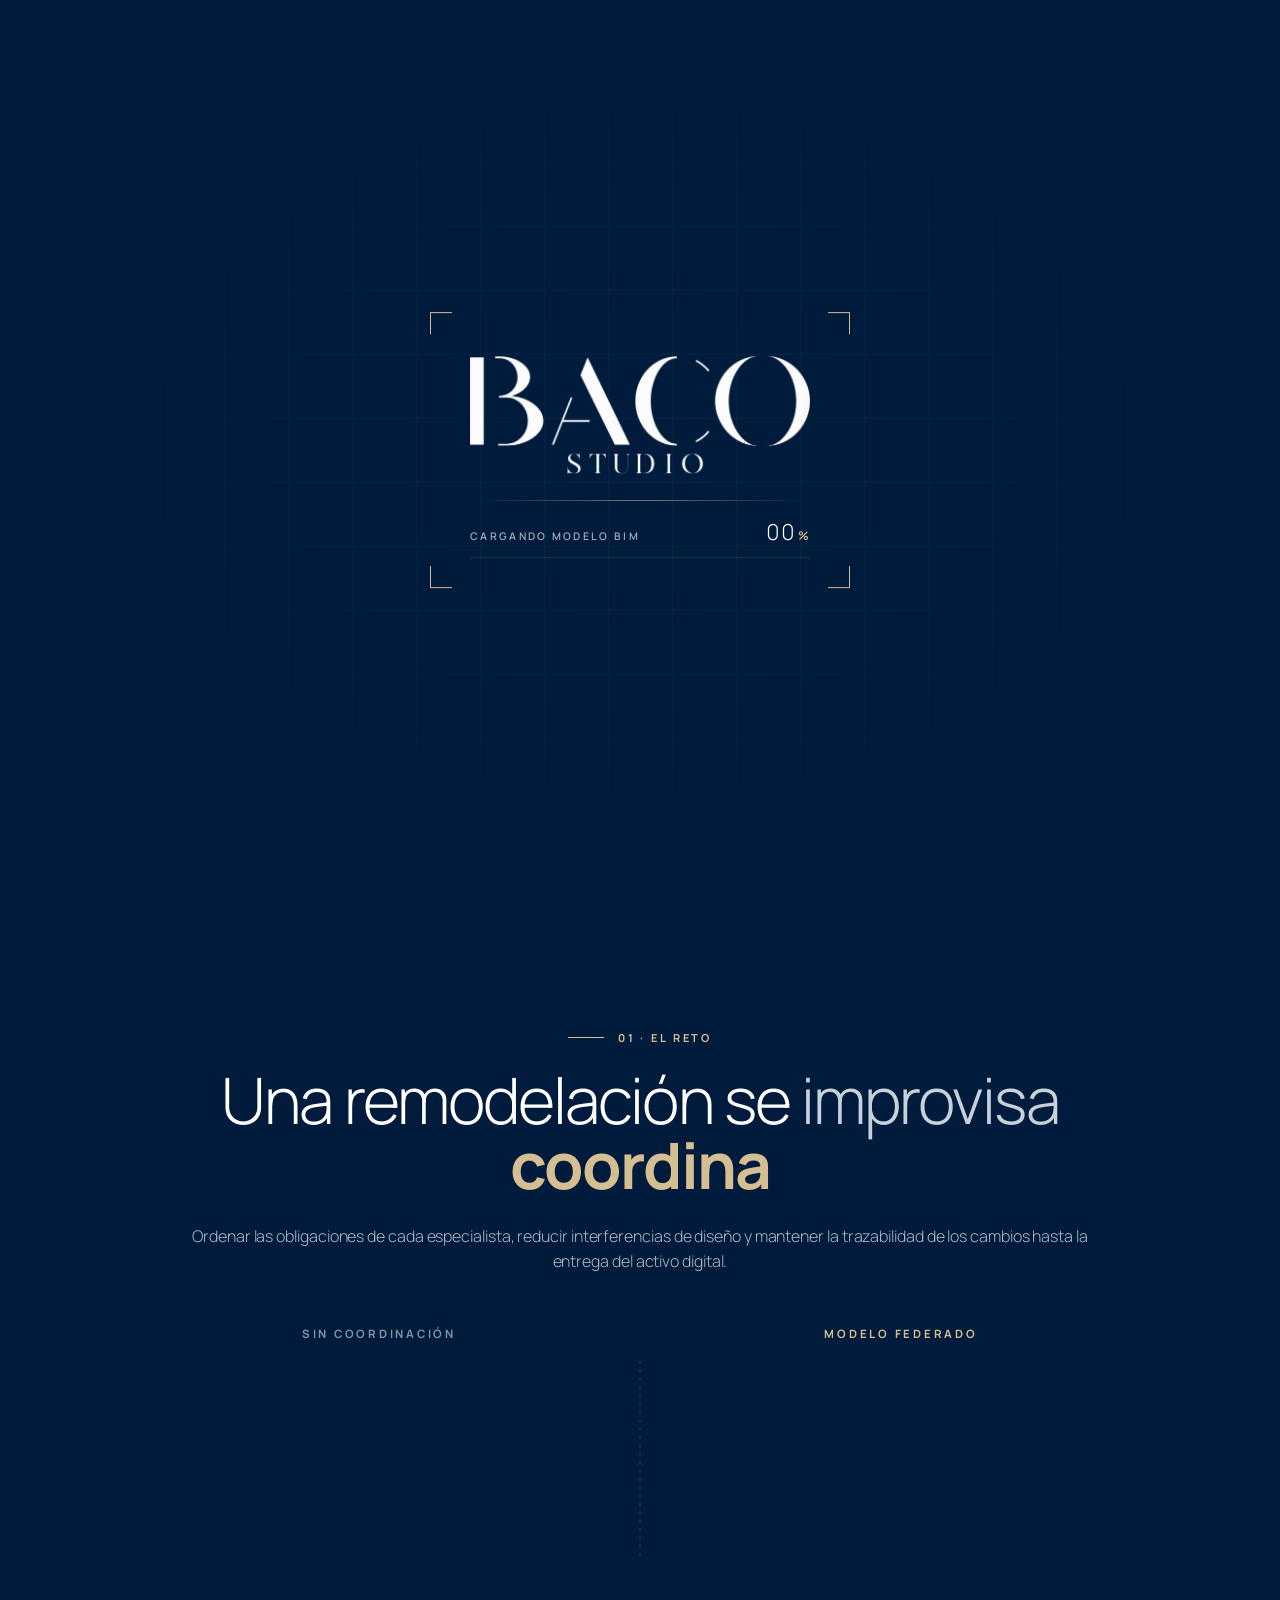
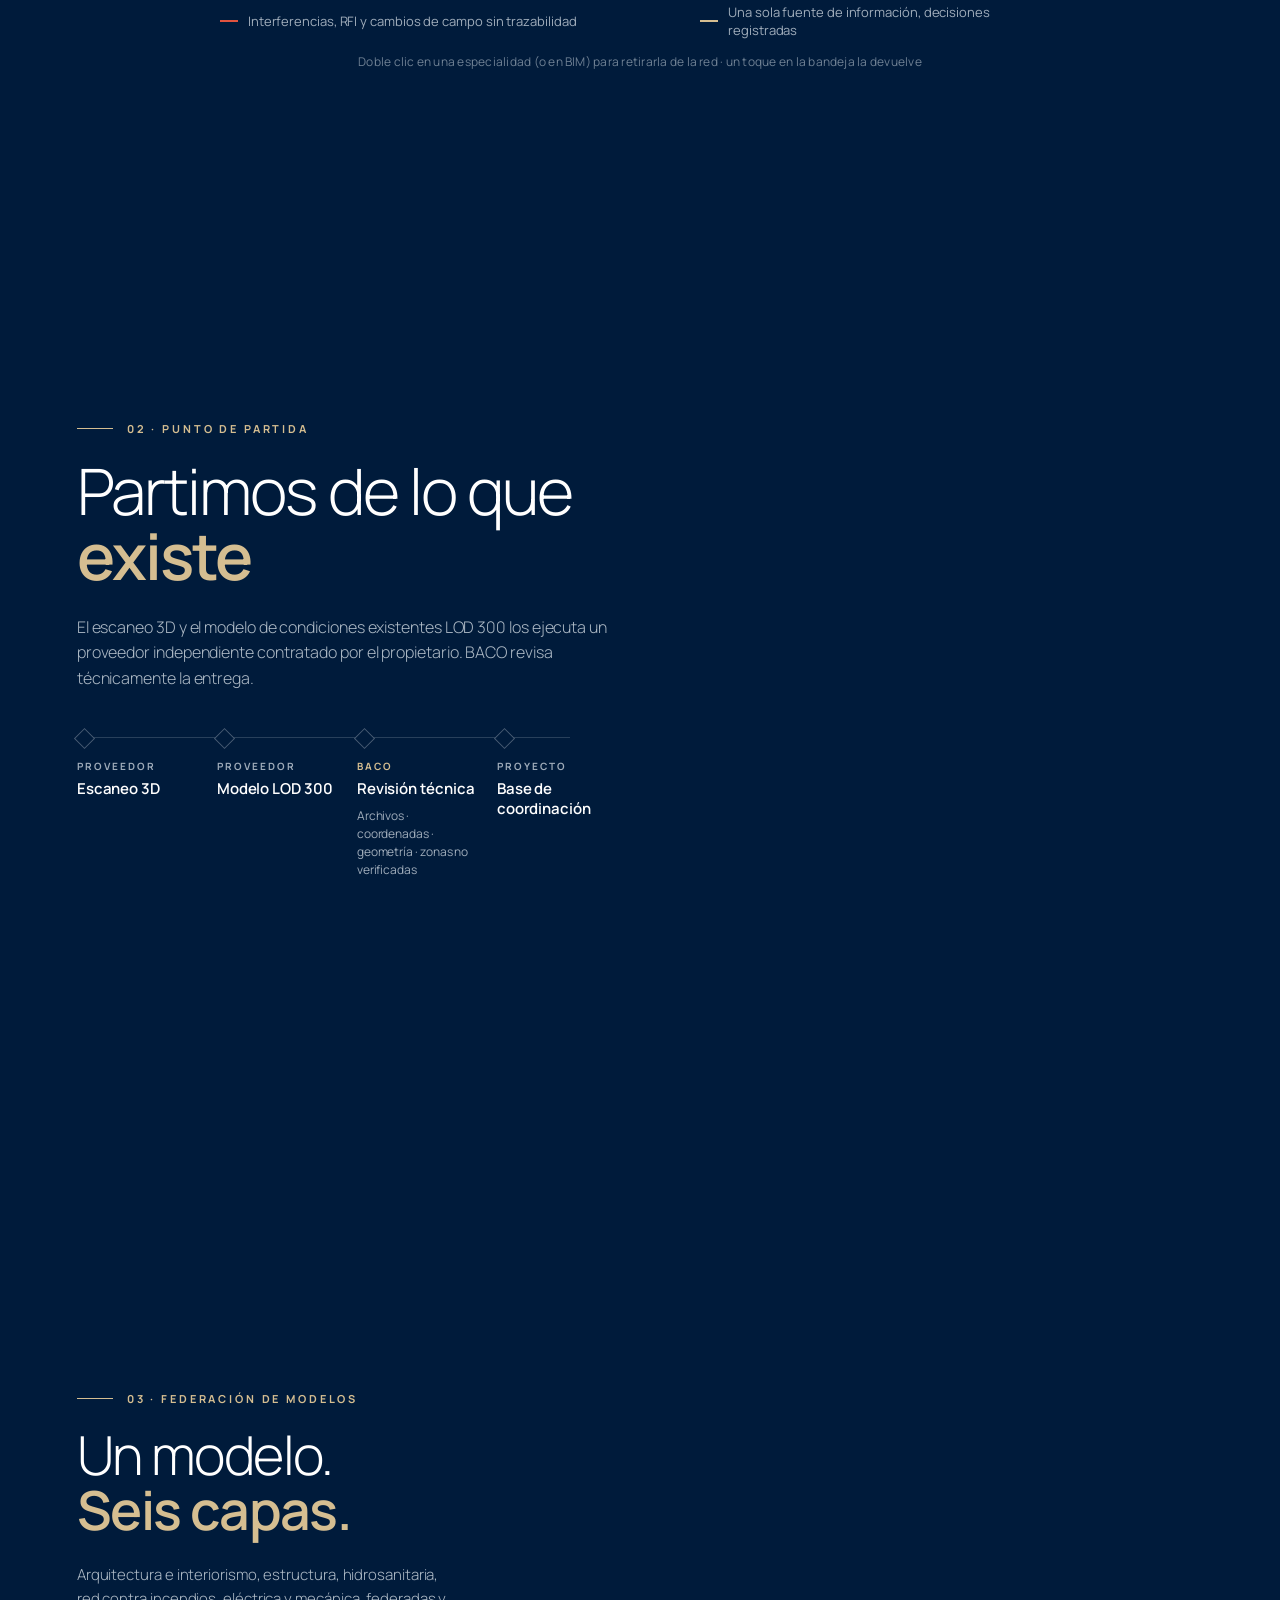
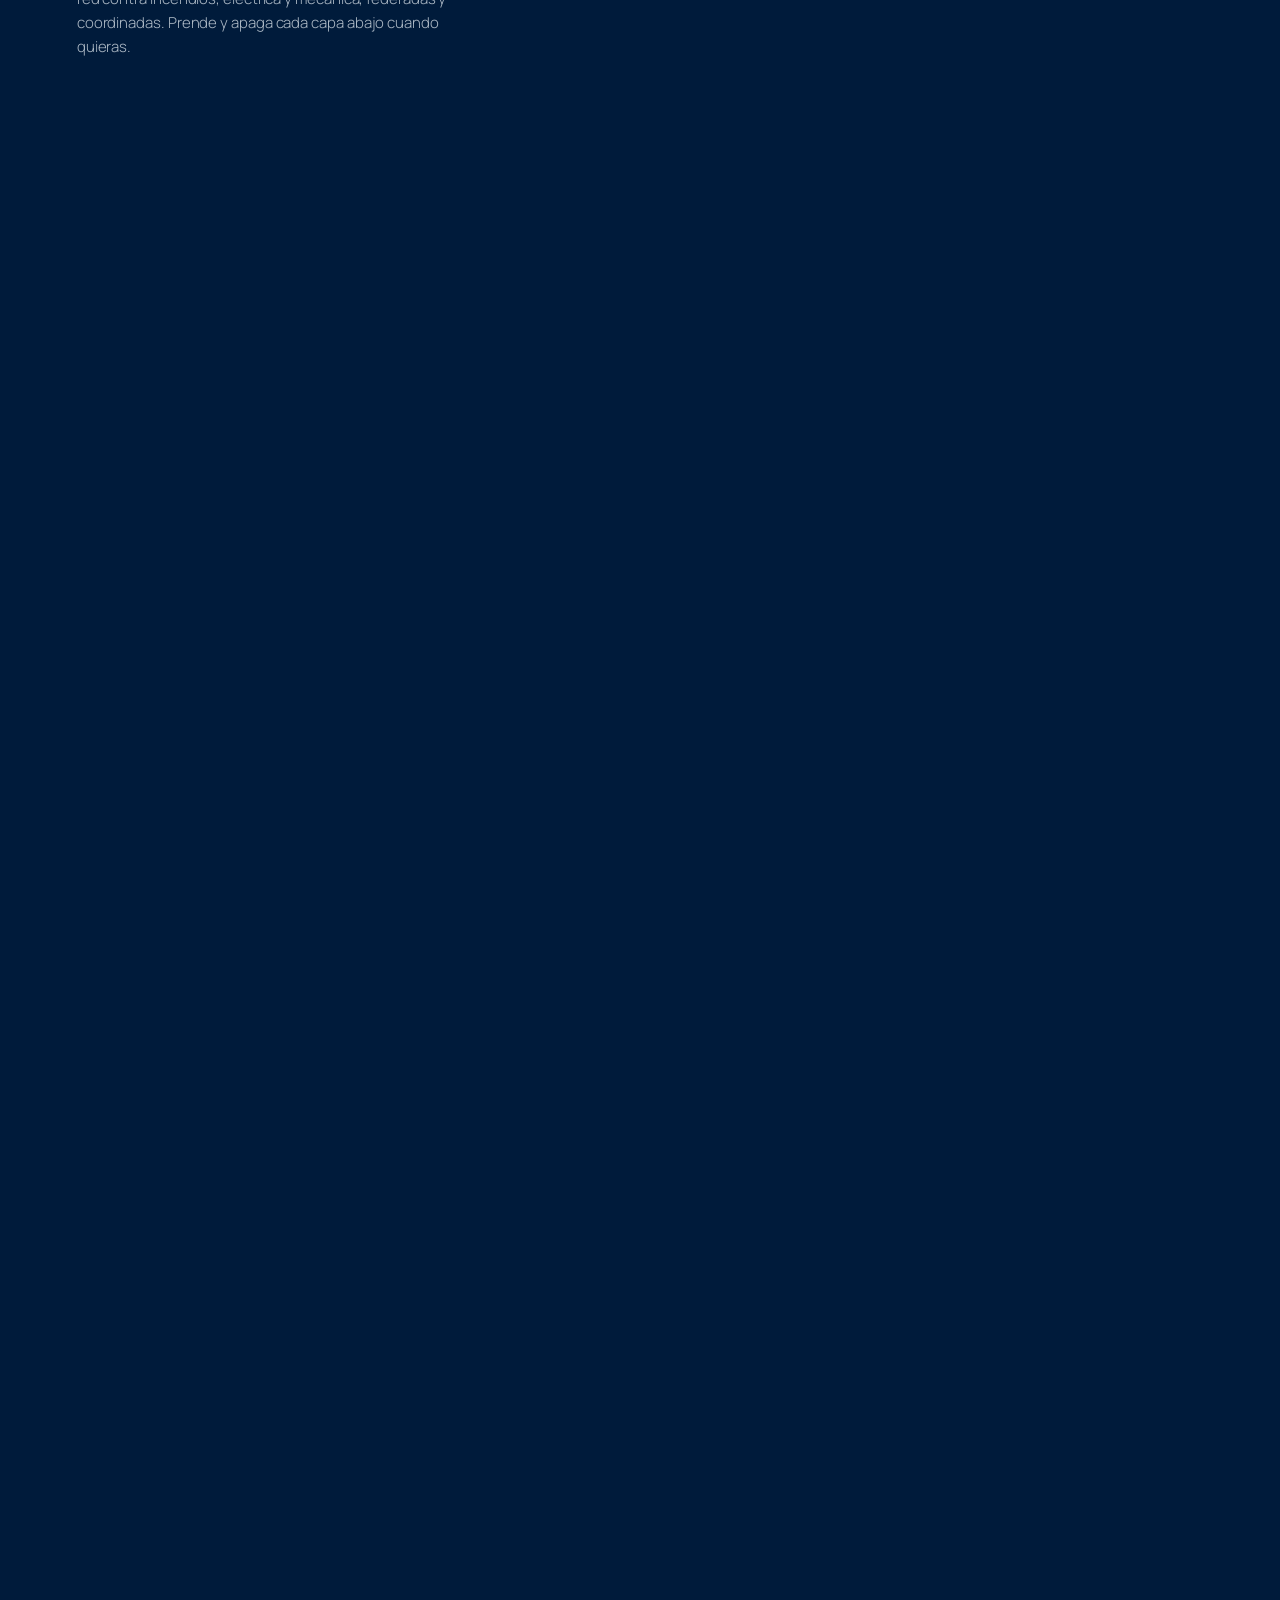
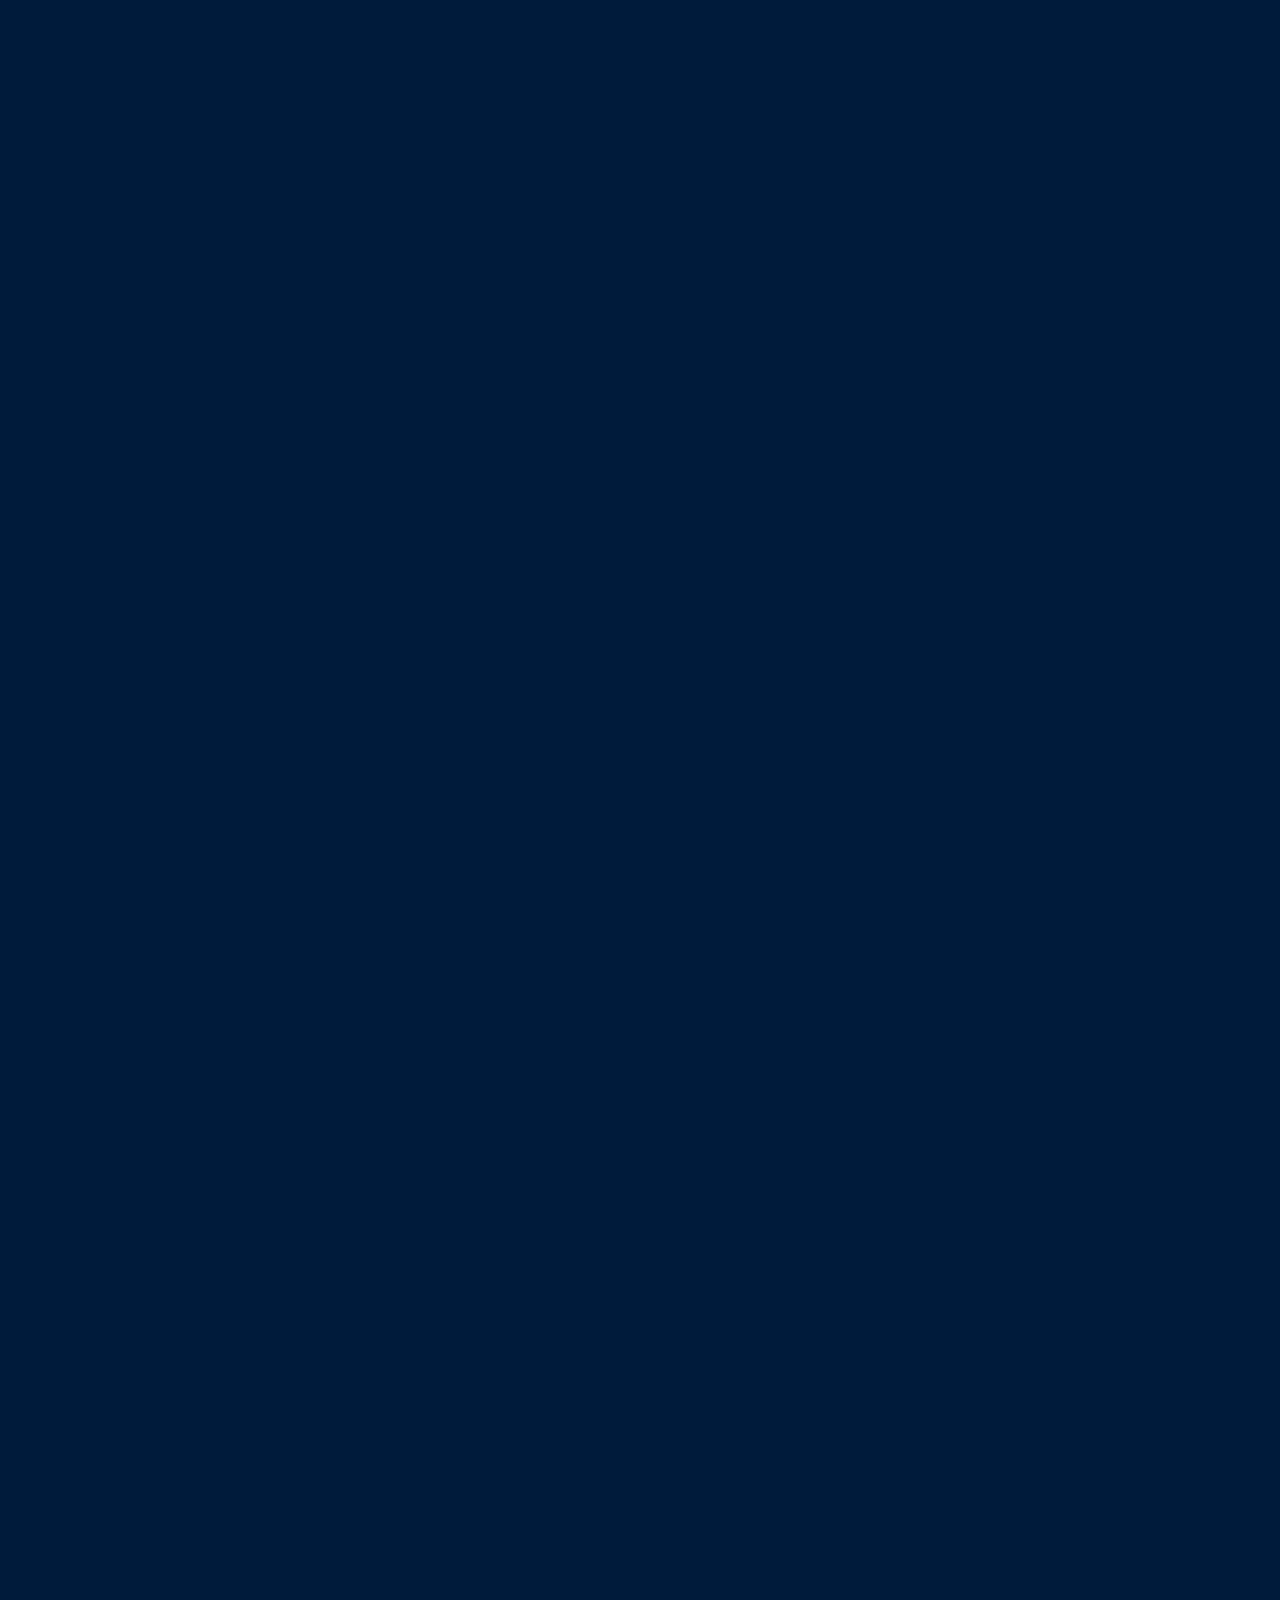
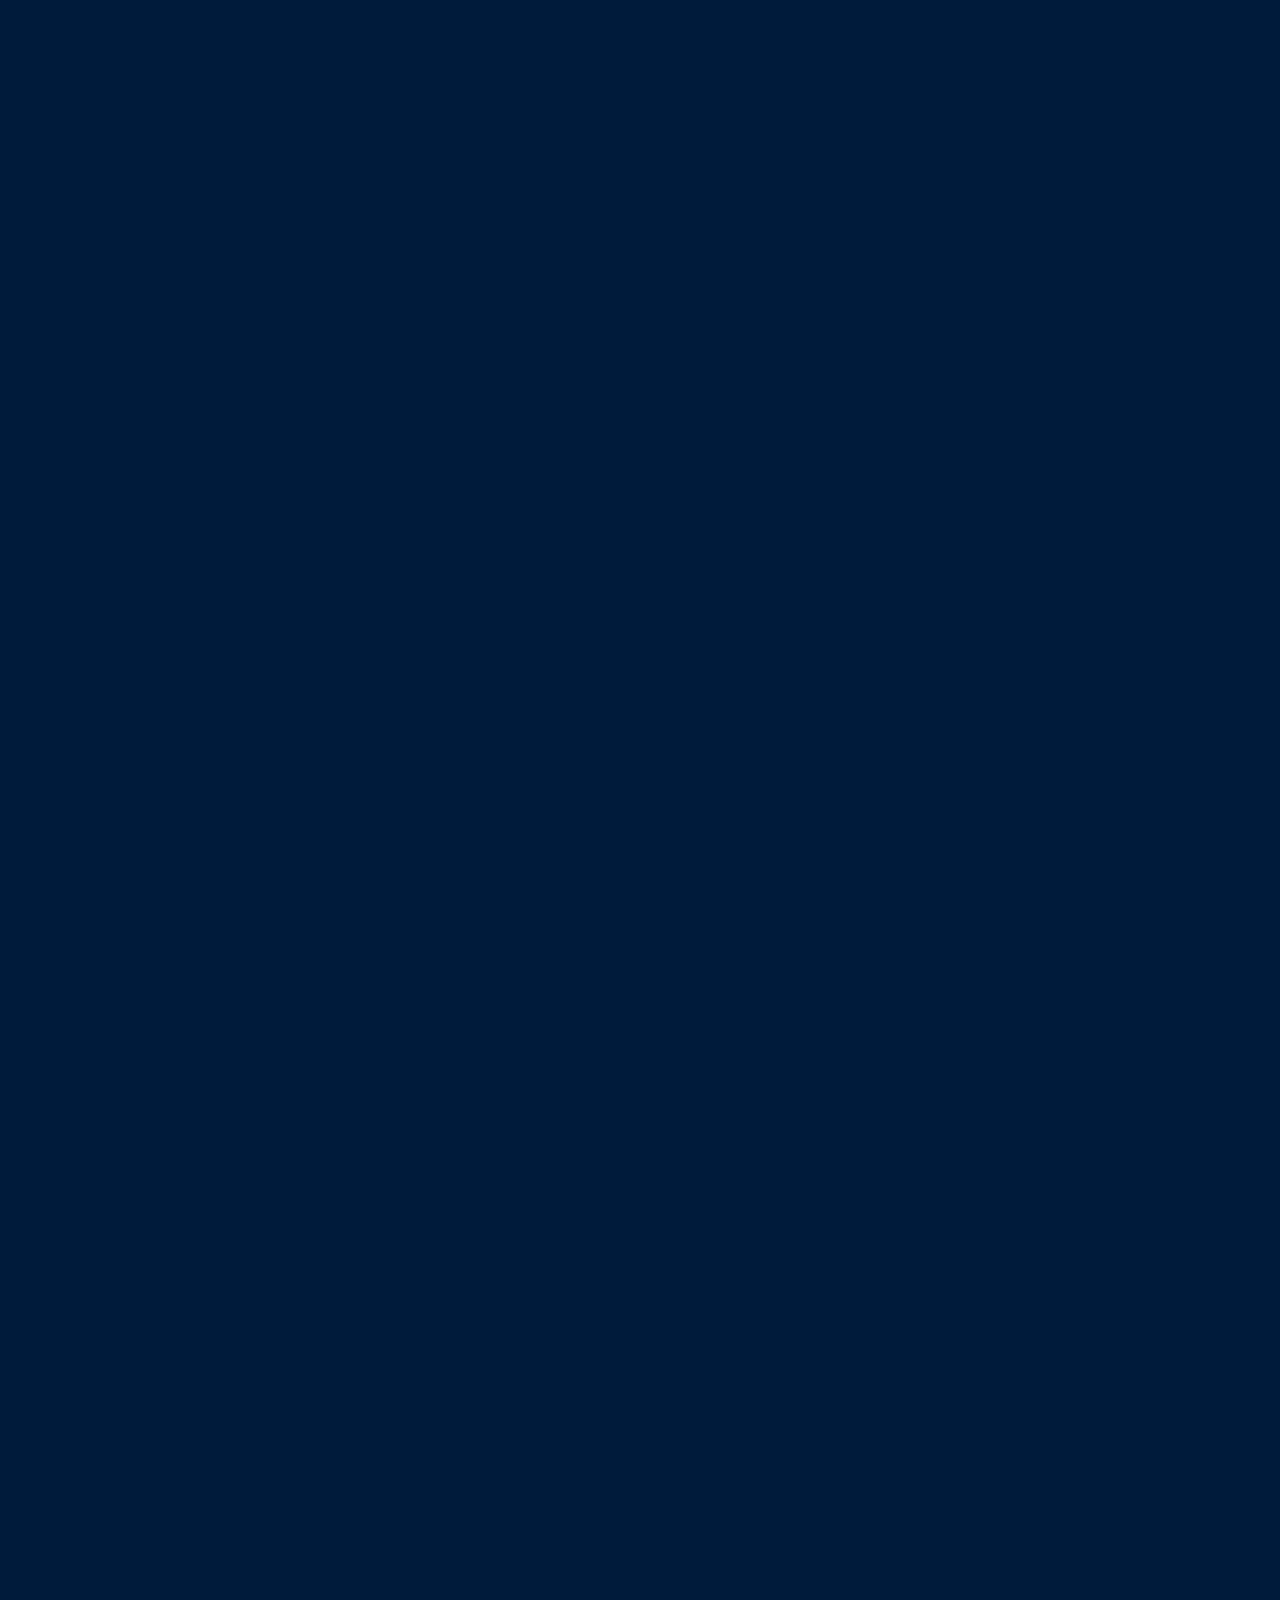
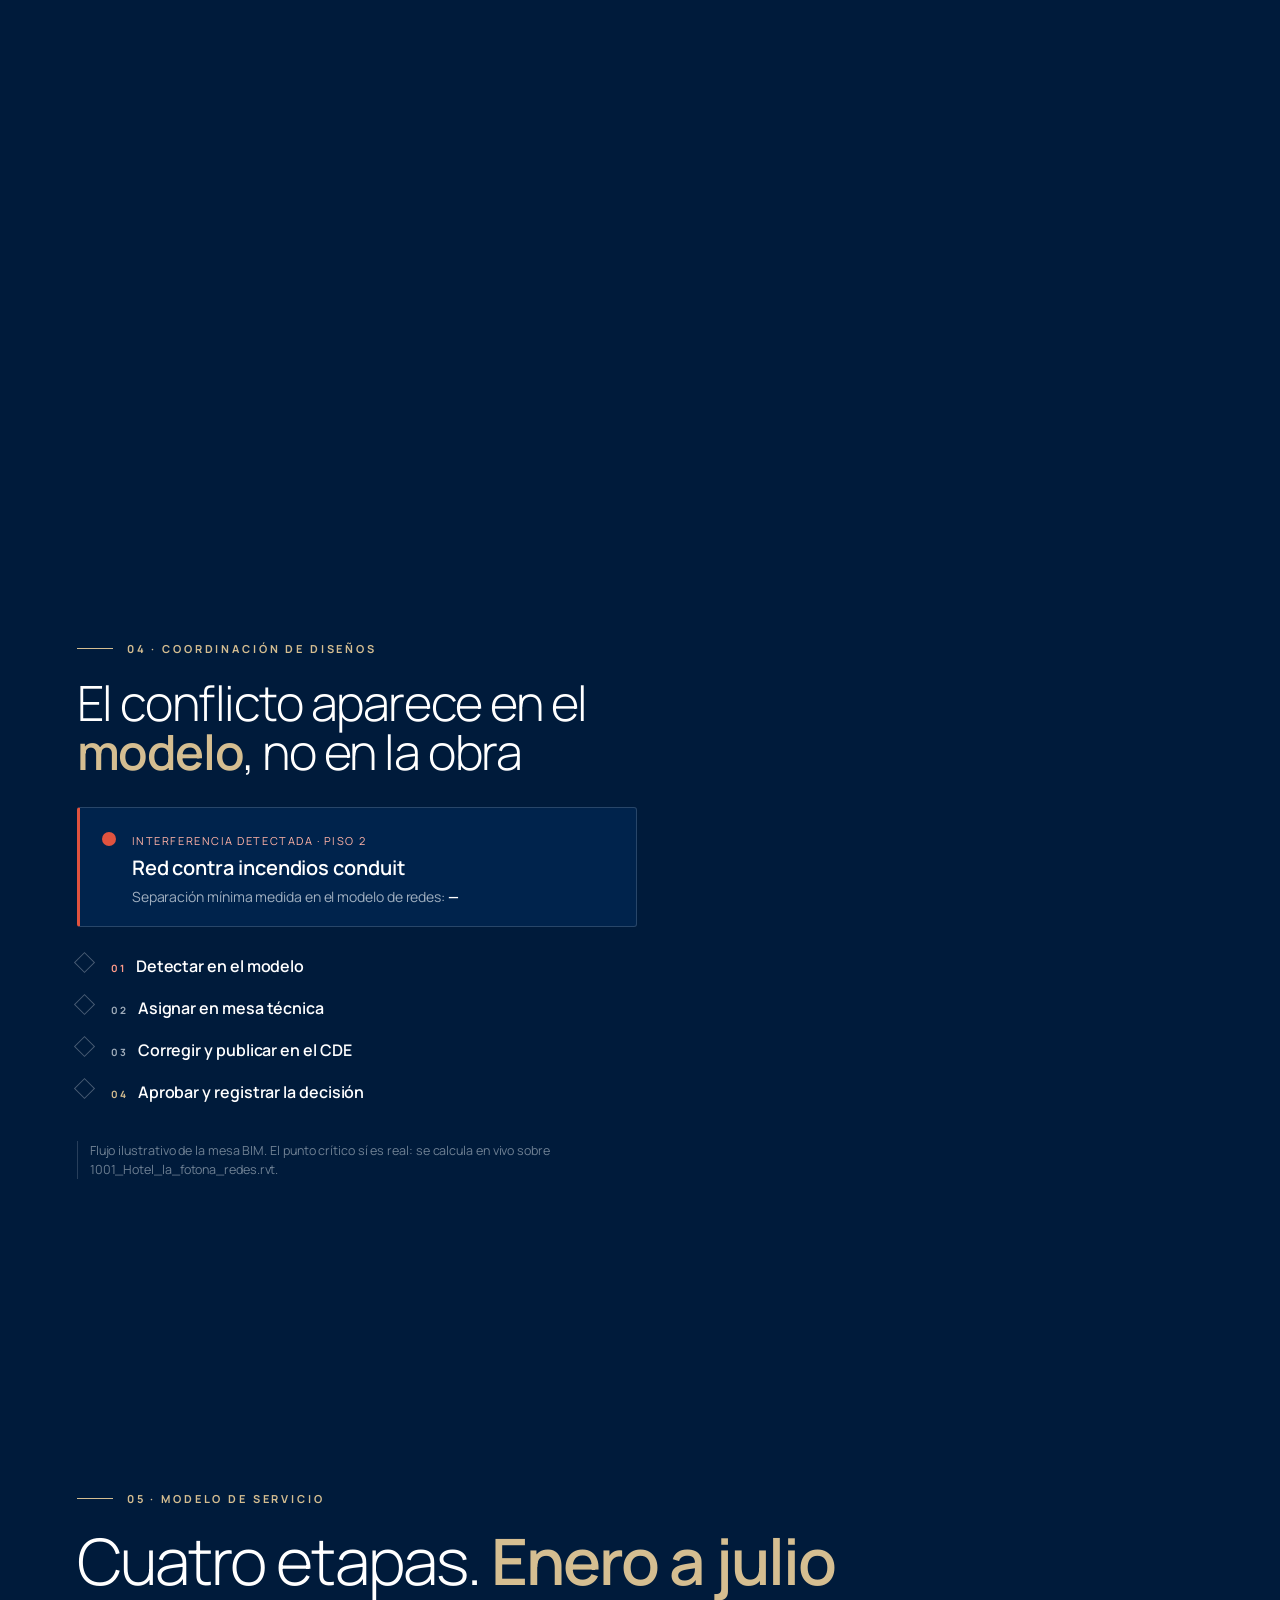
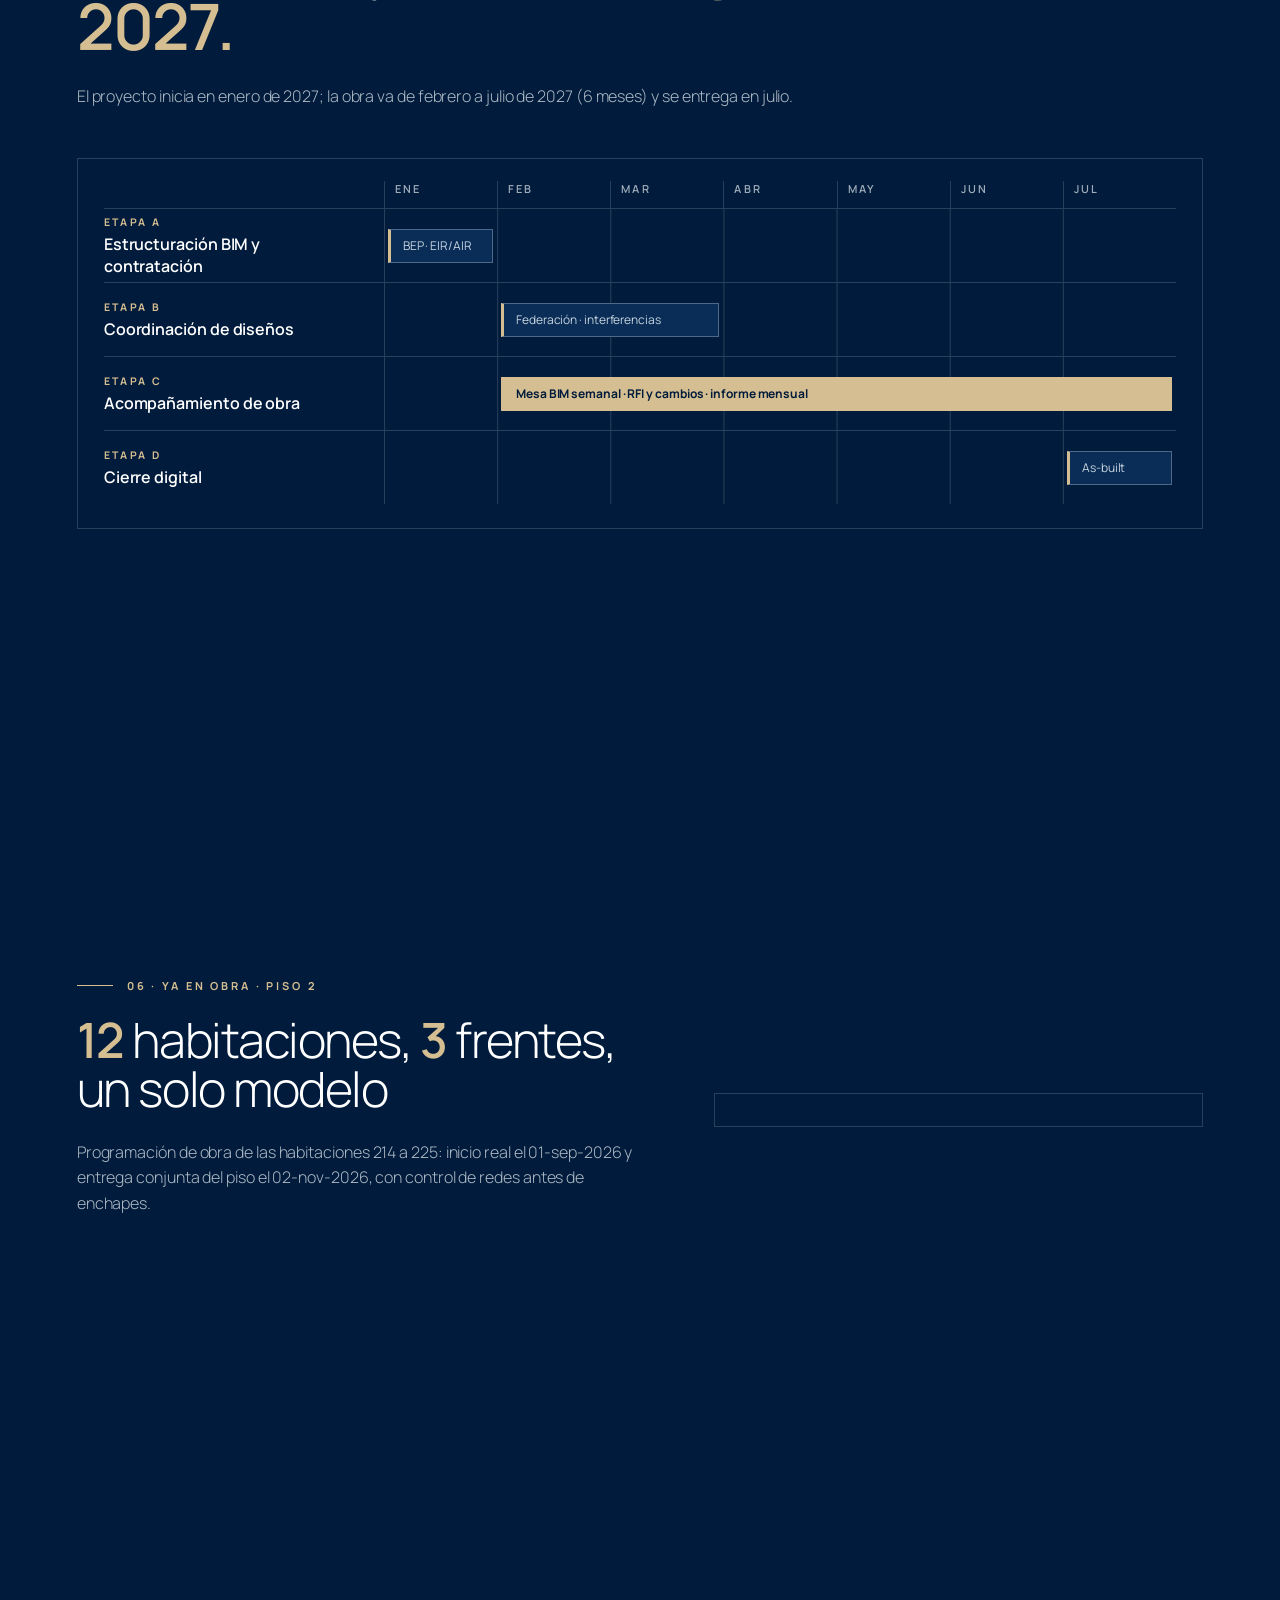
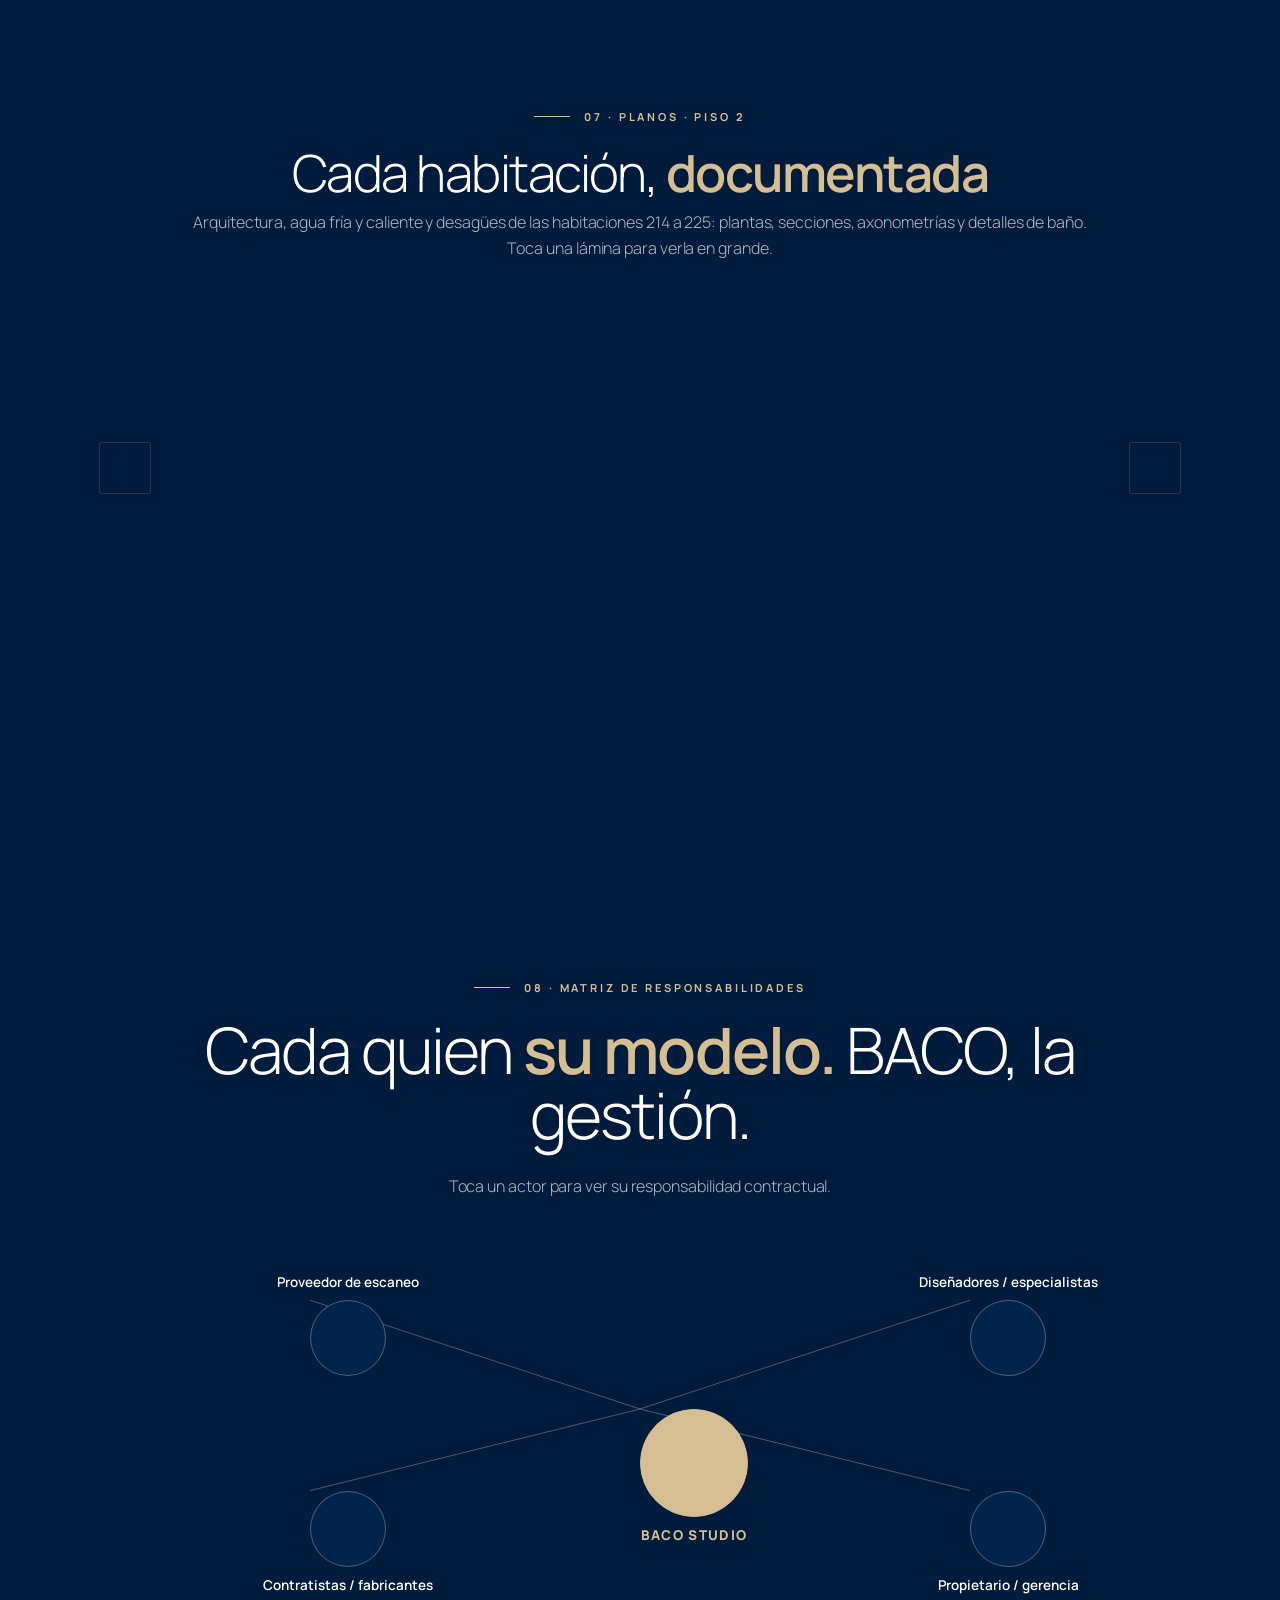
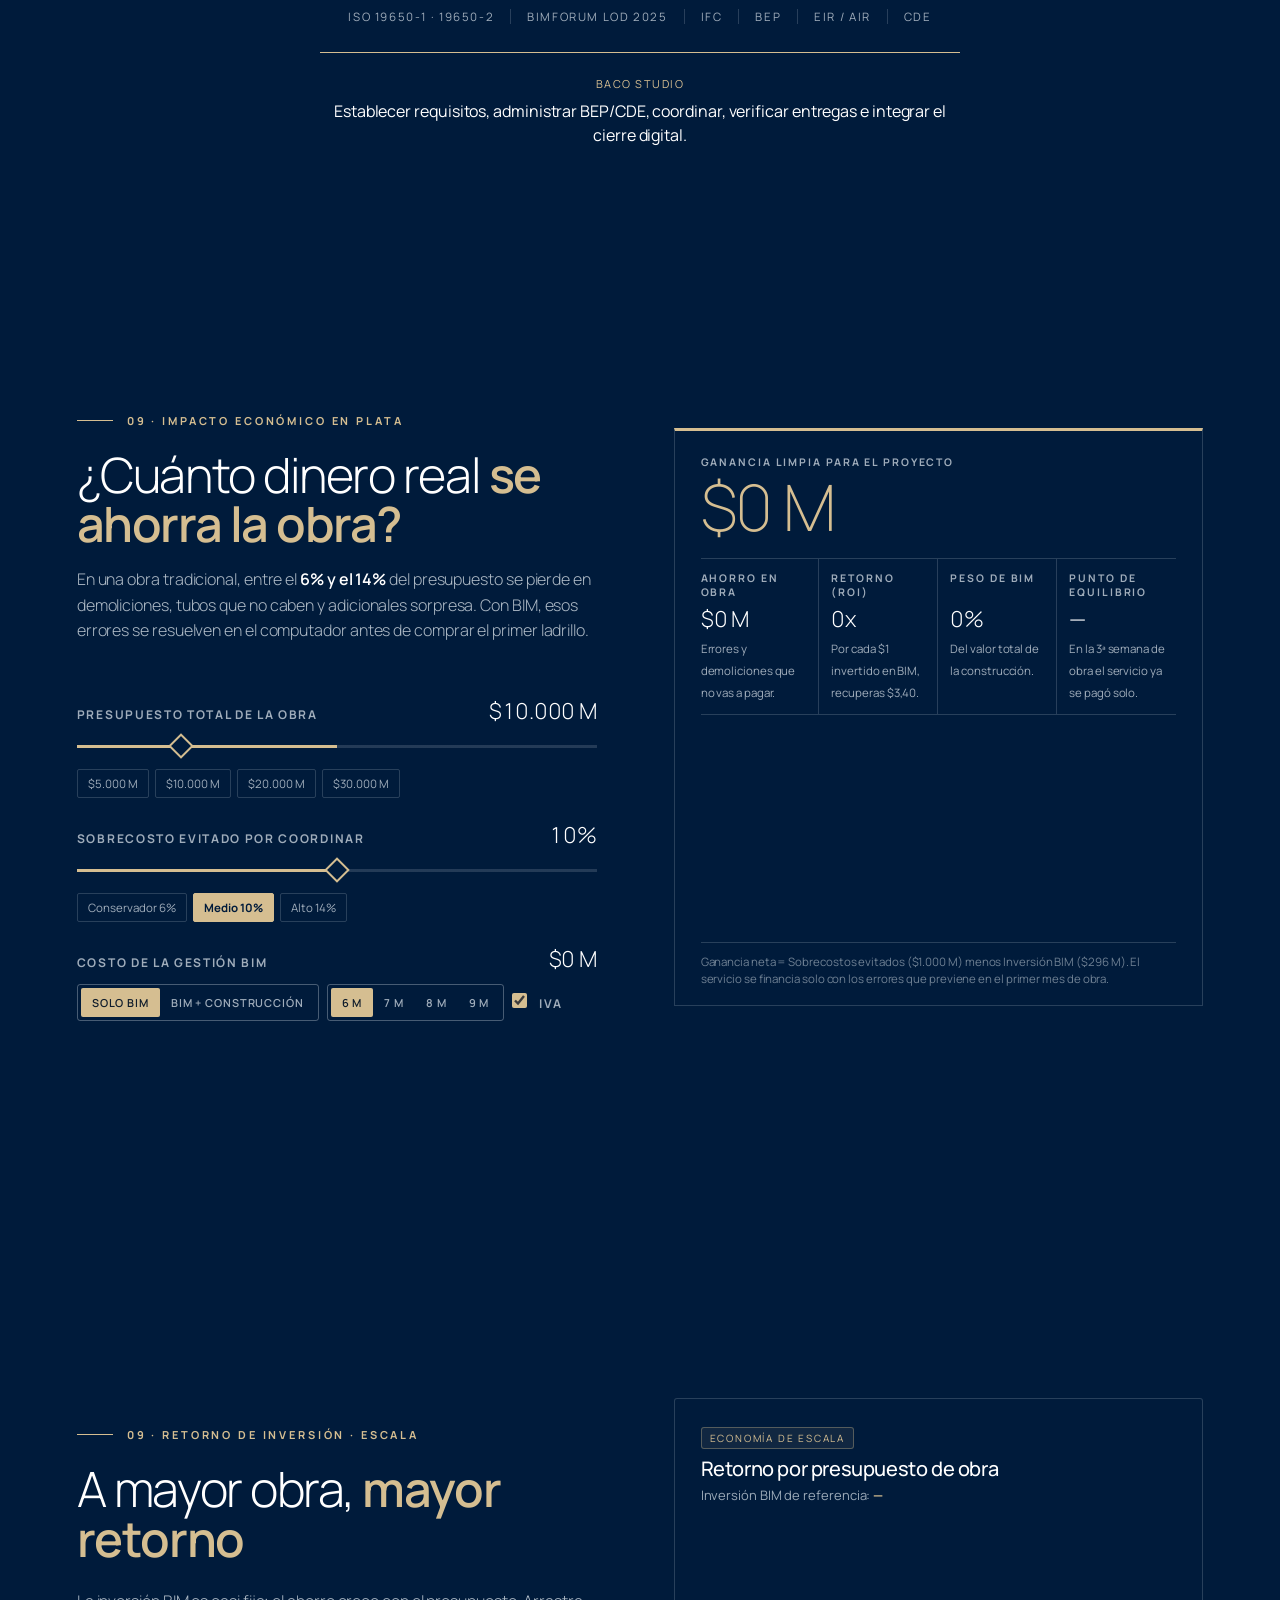
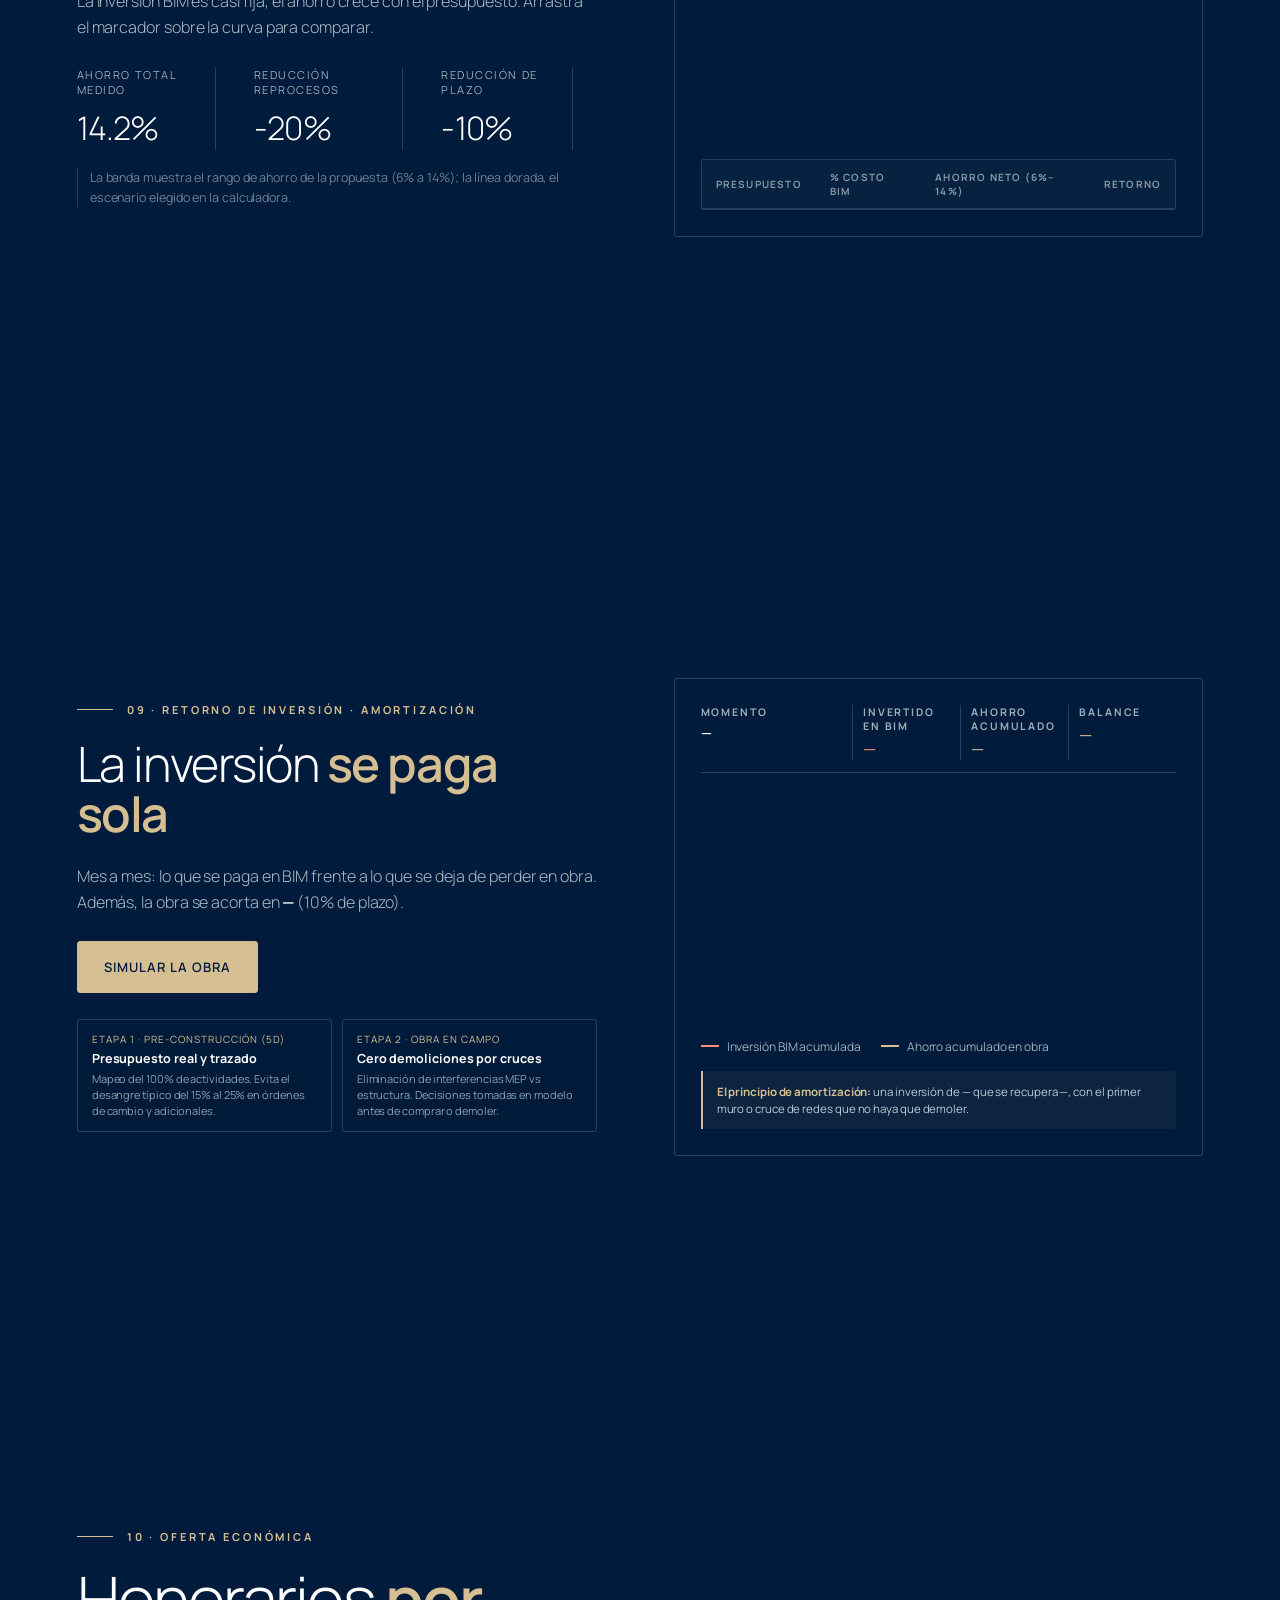
==== docs/index.html @ d580c472 "Diagrama 01: doble clic en BIM quita el modelo federado y las especialidades quedan desubicadas en m" ====
<!doctype html>
<html lang="es">
<head>
<meta charset="utf-8" />
<meta name="viewport" content="width=device-width, initial-scale=1" />
<title>BACO · Torre Suites BIM</title>
<meta name="description" content="Propuesta BIM de BACO Studio para la remodelación de Torre Suites: un modelo, seis especialidades, de LOD 300 a gemelo digital." />
<link rel="preconnect" href="https://fonts.googleapis.com" />
<link rel="preconnect" href="https://fonts.gstatic.com" crossorigin />
<link href="https://fonts.googleapis.com/css2?family=Manrope:wght@200;300;400;500;600;700;800&display=swap" rel="stylesheet" />
  <script type="module" crossorigin src="./assets/index-BbeqxVWJ.js"></script>
  <link rel="stylesheet" crossorigin href="./assets/index-GeqieAAX.css">
</head>
<body data-modo="cine">
<div id="glow"><i class="g1"></i><i class="g2"></i><i class="g3"></i></div>
<canvas id="gl"></canvas>
<div id="velo"></div>
<div id="etiquetas"></div>

<header id="top">
  <a href="#hero" class="marca"><img src="./logos/baco-studio-blanco.png" alt="BACO Studio" /></a>
  <p class="ruta">Torre Suites <i>/</i> Propuesta BIM <i>/</i> v03</p>
  <button class="btn-explorar" data-explorar>Explorar el modelo</button>
  <div id="barra"><i></i></div>
</header>

<!-- Dock de capas: siempre disponible -->
<nav id="dock" aria-label="Capas del modelo">
  <span class="dock-t">Capas</span>
  <div id="capas"></div>
  <span class="dock-sep"></span>
  <div id="vistasLibres">
    <button data-v="ext">Exterior</button>
    <button data-v="rx">Rayos X</button>
    <button data-v="exp">Explotar</button>
    <button data-v="p2">Piso 2</button>
    <button data-v="salir" class="salir">Salir <i data-i="cerrar"></i></button>
  </div>
</nav>

<main id="paginas">

  <!-- 00 HERO -->
  <section class="esc hero" id="hero" data-escena="hero">
    <div class="txt">
      <p class="badge" data-a="pop"><i></i>Propuesta BIM · v03 · Torre Suites · Hotel Estelar La Fontana</p>
      <h1 data-a="words">Construir antes<br/>de <b>construir</b></h1>
      <p class="rota" data-a="up">Un modelo para <span id="rota">coordinar los diseños</span></p>
      <p class="lead" data-a="up">BACO Studio gestiona la información y la coordinación BIM de la remodelación: de las condiciones existentes LOD 300 a la coordinación LOD 400, la obra y el gemelo digital.</p>
      <div class="ctas-hero" data-a="stagger">
        <button class="btn oro" data-ir="capas">Ver las 6 capas <span><i data-i="abajo"></i></span></button>
        <button class="btn" data-explorar>Explorar el modelo 3D</button>
      </div>
      <div class="stats" data-a="stagger">
        <div class="stat"><small>Área de referencia</small><b data-n="10000" data-fmt="m2">0</b></div>
        <div class="stat"><small>Especialidades</small><b>4 a 6</b></div>
        <div class="stat"><small>Inicio · entrega</small><b>Ene – Jul 2027</b></div>
      </div>
    </div>
        <div class="marquee" data-a="up"><div class="track" id="marquee"></div></div>
    <p class="scroll-hint" data-a="up"><span></span>Desliza</p>
  </section>

  <!-- 01 PROBLEMA -->
  <section class="esc centro" data-escena="problema">
    <div class="txt">
      <p class="k" data-a="up">01 · El reto</p>
      <h2 class="tachado"><span data-a="words">Una remodelación se</span> <span class="strike" data-a="strike">improvisa</span> <span class="nueva" data-a="deblur">coordina</span></h2>
      <p class="lead" data-a="up">Ordenar las obligaciones de cada especialista, reducir interferencias de diseño y mantener la trazabilidad de los cambios hasta la entrega del activo digital.</p>
    </div>
    <figure class="diag dos" data-a="diag">
      <svg viewBox="0 0 900 250" aria-label="Sin coordinación frente a modelo federado">
        <text x="200" y="18" class="dt">Sin coordinación</text>
        <g class="nodos-a"></g>
        <path class="sep" d="M450 40 V230" />
        <text x="700" y="18" class="dt oro">Modelo federado</text>
        <g class="nodos-b"></g>
      </svg>
      <figcaption><span><i class="r"></i>Interferencias, RFI y cambios de campo sin trazabilidad</span><span><i class="o"></i>Una sola fuente de información, decisiones registradas</span></figcaption>
      <p class="diag-hint">Doble clic en una especialidad (o en BIM) para retirarla de la red · un toque en la bandeja la devuelve</p>
    </figure>
  </section>

  <!-- 02 ESCANEO -->
  <section class="esc izq" data-escena="escaneo">
    <div class="txt">
      <p class="k" data-a="up">02 · Punto de partida</p>
      <h2 data-a="words">Partimos de lo que <b>existe</b></h2>
      <p class="lead" data-a="up">El escaneo 3D y el modelo de condiciones existentes LOD 300 los ejecuta un proveedor independiente contratado por el propietario. BACO revisa técnicamente la entrega.</p>
      <ol class="flujo" data-a="flujo">
        <li><small>Proveedor</small><b>Escaneo 3D</b></li>
        <li><small>Proveedor</small><b>Modelo LOD 300</b></li>
        <li class="oro"><small>BACO</small><b>Revisión técnica</b><em>Archivos · coordenadas · geometría · zonas no verificadas</em></li>
        <li><small>Proyecto</small><b>Base de coordinación</b></li>
      </ol>
    </div>
  </section>

  <!-- 03 CAPAS (fijada, 6 pasos) -->
  <section class="esc capas-sec" data-escena="capas">
    <div class="pin">
      <div class="txt">
        <p class="k" data-a="up">03 · Federación de modelos</p>
        <h2 data-a="words">Un modelo.<br/><b>Seis capas.</b></h2>
        <p class="lead" data-a="up">Arquitectura e interiorismo, estructura, hidrosanitaria, red contra incendios, eléctrica y mecánica, federadas y coordinadas. Prende y apaga cada capa abajo cuando quieras.</p>
        <ol class="pasos" id="pasosCapas" data-a="stagger"></ol>
      </div>
      <div class="tarjetas-capa" id="tarjetasCapa"></div>
    </div>
  </section>

  <!-- 04 PUNTO CRÍTICO -->
  <section class="esc izq" data-escena="critico">
    <div class="txt">
      <p class="k" data-a="up">04 · Coordinación de diseños</p>
      <h2 data-a="words">El conflicto aparece en el <b>modelo</b>, no en la obra</h2>
      <div class="alerta" data-a="fly">
        <span class="punto"></span>
        <div><small>Interferencia detectada · Piso 2</small><b>Red contra incendios <i data-i="cruce"></i> conduit</b><p>Separación mínima medida en el modelo de redes: <strong id="dCritico">—</strong></p></div>
      </div>
      <ol class="flujo vert" data-a="flujo">
        <li class="rojo"><small>01</small><b>Detectar en el modelo</b></li>
        <li><small>02</small><b>Asignar en mesa técnica</b></li>
        <li><small>03</small><b>Corregir y publicar en el CDE</b></li>
        <li class="oro"><small>04</small><b>Aprobar y registrar la decisión</b></li>
      </ol>
      <p class="nota" data-a="up">Flujo ilustrativo de la mesa BIM. El punto crítico sí es real: se calcula en vivo sobre 1001_Hotel_la_fotona_redes.rvt.</p>
    </div>
  </section>

  <!-- 05 ETAPAS -->
  <section class="esc izq ancho" data-escena="etapas">
    <div class="txt">
      <p class="k" data-a="up">05 · Modelo de servicio</p>
      <h2 data-a="words">Cuatro etapas. <b>Enero a julio 2027.</b></h2>
      <p class="lead" data-a="up">El proyecto inicia en enero de 2027; la obra va de febrero a julio de 2027 (6 meses) y se entrega en julio.</p>
    </div>
    <div class="gantt" data-a="gantt">
      <div class="g-meses"><span></span><span>Ene</span><span>Feb</span><span>Mar</span><span>Abr</span><span>May</span><span>Jun</span><span>Jul</span></div>
      <div class="g-fila" style="--a:2;--b:3"><div class="g-et"><small>Etapa A</small><b>Estructuración BIM y contratación</b></div><i class="g-bar"><span>BEP · EIR/AIR</span></i></div>
      <div class="g-fila" style="--a:3;--b:5"><div class="g-et"><small>Etapa B</small><b>Coordinación de diseños</b></div><i class="g-bar"><span>Federación · interferencias</span></i></div>
      <div class="g-fila obra" style="--a:3;--b:9"><div class="g-et"><small>Etapa C</small><b>Acompañamiento de obra</b></div><i class="g-bar"><span>Mesa BIM semanal · RFI y cambios · informe mensual</span></i></div>
      <div class="g-fila" style="--a:8;--b:9"><div class="g-et"><small>Etapa D</small><b>Cierre digital</b></div><i class="g-bar"><span>As-built</span></i></div>
    </div>
  </section>

  <!-- 06 OBRA REAL PISO 2 -->
  <section class="esc izq ancho" data-escena="obra">
    <div class="txt">
      <p class="k" data-a="up">06 · Ya en obra · Piso 2</p>
      <h2 data-a="words"><b>12</b> habitaciones, <b>3</b> frentes, un solo modelo</h2>
      <p class="lead" data-a="up">Programación de obra de las habitaciones 214 a 225: inicio real el 01-sep-2026 y entrega conjunta del piso el 02-nov-2026, con control de redes antes de enchapes.</p>
      <div class="frentes" id="frentes"></div>
    </div>
    <div class="linea" data-a="fly">
      <div class="eje" id="hitos"></div>
    </div>
  </section>

  <!-- 07 PLANOS (carrusel) -->
  <section class="esc centro planos" data-escena="planos">
    <div class="txt">
      <p class="k" data-a="up">07 · Planos · Piso 2</p>
      <h2 data-a="words">Cada habitación, <b>documentada</b></h2>
      <p class="lead" data-a="up">Arquitectura, agua fría y caliente y desagües de las habitaciones 214 a 225: plantas, secciones, axonometrías y detalles de baño. Toca una lámina para verla en grande.</p>
    </div>
    <div class="tabs-planos" id="tabsPlanos" data-a="stagger"></div>
    <div class="carrusel">
      <button class="flecha" id="cPrev" aria-label="Anterior"><i data-i="izq"></i></button>
      <div class="pista" id="pista"></div>
      <button class="flecha der" id="cNext" aria-label="Siguiente"><i data-i="der"></i></button>
    </div>
    <div class="info-lamina" id="infoLamina" data-a="pop"></div>
    <div class="habs-carrusel" id="habsCarrusel" data-a="stagger"></div>
  </section>

  <!-- 09 ACTORES -->
  <section class="esc centro" data-escena="actores">
    <div class="txt">
      <p class="k" data-a="up">08 · Matriz de responsabilidades</p>
      <h2 data-a="words">Cada quien <b>su modelo.</b> BACO, la gestión.</h2>
      <p class="lead" data-a="up">Toca un actor para ver su responsabilidad contractual.</p>
    </div>
    <div class="hub" data-a="hub">
      <svg class="hub-l" viewBox="0 0 1000 300" preserveAspectRatio="none" aria-hidden="true">
        <path d="M500 150 L170 54" /><path d="M500 150 L830 54" /><path d="M500 150 L170 222" /><path d="M500 150 L830 222" />
      </svg>
      <button class="actor n1" data-r="Levantamiento 3D y entrega del modelo de condiciones existentes LOD 300 y soportes acordados."><i data-i="escaner"></i><span>Proveedor de escaneo</span></button>
      <button class="actor n2" data-r="Desarrollar, revisar y aprobar técnicamente sus modelos por especialidad, en LOD 400 según matriz pactada."><i data-i="diseno"></i><span>Diseñadores / especialistas</span></button>
      <button class="actor oro n0 on" data-r="Establecer requisitos, administrar BEP/CDE, coordinar, verificar entregas e integrar el cierre digital."><i data-i="red"></i><span>BACO STUDIO</span></button>
      <button class="actor n3" data-r="Mantener modelos de fabricación/instalación, documentar cambios y suministrar as-built y datos de equipos."><i data-i="casco"></i><span>Contratistas / fabricantes</span></button>
      <button class="actor n4" data-r="Contratar a responsables, tomar decisiones de aprobación, exigir cumplimiento y recibir los entregables."><i data-i="propietario"></i><span>Propietario / gerencia</span></button>
    </div>
    <p class="normas" data-a="stagger"><span>ISO 19650-1 · 19650-2</span><span>BIMForum LOD 2025</span><span>IFC</span><span>BEP</span><span>EIR / AIR</span><span>CDE</span></p>
    <div class="resp" id="resp" data-a="fly"><small>BACO STUDIO</small><p>Establecer requisitos, administrar BEP/CDE, coordinar, verificar entregas e integrar el cierre digital.</p></div>
  </section>

  <!-- 09.1 ROI · CALCULADORA -->
  <section class="esc izq ancho roi-sec" data-escena="roi">
    <div class="txt">
      <p class="k" data-a="up">09 · Impacto económico en plata</p>
      <h2 data-a="words">¿Cuánto dinero real <b>se ahorra la obra?</b></h2>
      <p class="lead" data-a="up">En una obra tradicional, entre el <b>6% y el 14%</b> del presupuesto se pierde en demoliciones, tubos que no caben y adicionales sorpresa. Con BIM, esos errores se resuelven en el computador antes de comprar el primer ladrillo.</p>
      <p class="demo-tag"><i></i>Demostración automática · toca un control para tomar el mando</p>
      <div class="calc" data-a="stagger">
        <div class="ctrl">
          <label for="rP">Presupuesto total de la obra <b id="cP">$10.000 M</b></label>
          <input id="rP" type="range" min="3000" max="40000" step="500" value="10000" />
          <div class="atajos"><button data-p="5000">$5.000 M</button><button data-p="10000">$10.000 M</button><button data-p="20000">$20.000 M</button><button data-p="30000">$30.000 M</button></div>
        </div>
        <div class="ctrl">
          <label for="rS">Sobrecosto evitado por coordinar <b id="cS">10%</b></label>
          <input id="rS" type="range" min="6" max="14" step="0.5" value="10" />
          <div class="chips-esc"><button data-s="6">Conservador 6%</button><button data-s="10" class="on">Medio 10%</button><button data-s="14">Alto 14%</button></div>
        </div>
        <div class="ctrl">
          <label>Costo de la gestión BIM <b id="cI">$0 M</b></label>
          <div class="fila-ctrl">
            <div class="seg chico" id="rModo"><button data-m="solo" class="on">Solo BIM</button><button data-m="int">BIM + construcción</button></div>
            <div class="seg chico" id="rMesesR"><button data-n="6" class="on">6 m</button><button data-n="7">7 m</button><button data-n="8">8 m</button><button data-n="9">9 m</button></div>
            <label class="iva"><input type="checkbox" id="rIva" checked /> IVA</label>
          </div>
        </div>
      </div>
    </div>
    <div class="roi-res" data-a="fly">
      <div class="res-top">
        <small>Ganancia limpia para el proyecto</small>
        <b id="oNeto" class="big">$0 M</b>
        <p id="oFrase"></p>
      </div>
      <div class="res-kpis">
        <div><small>Ahorro en obra</small><b id="oBruto">$0 M</b><em>Errores y demoliciones que no vas a pagar.</em></div>
        <div><small>Retorno (ROI)</small><b id="oRoi">0x</b><em id="oRoiE">Por cada $1 invertido en BIM, recuperas $3,40.</em></div>
        <div><small>Peso de BIM</small><b id="oPct">0%</b><em>Del valor total de la construcción.</em></div>
        <div><small>Punto de equilibrio</small><b id="oPay">—</b><em id="oPayE">En la 3ª semana de obra el servicio ya se pagó solo.</em></div>
      </div>
      <div class="cas-wrap"><svg id="cascada" viewBox="0 0 600 250" aria-label="Sobrecostos evitados menos honorarios BIM igual a ganancia neta"></svg><div id="casTip" role="tooltip"></div></div>
      <p class="formula" id="oPie">Ganancia neta = Sobrecostos evitados ($1.000 M) menos Inversión BIM ($296 M). El servicio se financia solo con los errores que previene en el primer mes de obra.</p>
    </div>
  </section>

  <!-- 09.2 ROI · ECONOMÍA DE ESCALA -->
  <section class="esc izq ancho roi-sec" data-escena="roi2">
    <div class="txt">
      <p class="k" data-a="up">09 · Retorno de inversión · Escala</p>
      <h2 data-a="words">A mayor obra, <b>mayor retorno</b></h2>
      <p class="lead" data-a="up">La inversión BIM es casi fija; el ahorro crece con el presupuesto. Arrastra el marcador sobre la curva para comparar.</p>
      <div class="stats" data-a="stagger">
        <div class="stat"><small>Ahorro total medido</small><b>14.2%</b></div>
        <div class="stat"><small>Reducción reprocesos</small><b>-20%</b></div>
        <div class="stat"><small>Reducción de plazo</small><b>-10%</b></div>
      </div>
      <p class="nota" data-a="up">La banda muestra el rango de ahorro de la propuesta (6% a 14%); la línea dorada, el escenario elegido en la calculadora.</p>
    </div>
    <div class="roi-panel" data-a="fly">
      <div class="roi-header">
        <span class="roi-tag">Economía de escala</span>
        <h3>Retorno por presupuesto de obra</h3>
        <p>Inversión BIM de referencia: <b data-v="inv">—</b></p>
      </div>
      <svg id="curvaRoi" viewBox="0 0 640 300" aria-label="Retorno según presupuesto de obra"></svg>
      <div class="roi-tabla-w">
        <table class="roi-tabla" id="tablaRoi">
          <thead><tr><th>Presupuesto</th><th>% costo BIM</th><th>Ahorro neto (6%–14%)</th><th>Retorno</th></tr></thead>
          <tbody></tbody>
        </table>
      </div>
    </div>
  </section>

  <!-- 09.3 ROI · AMORTIZACIÓN -->
  <section class="esc izq ancho roi-sec" data-escena="roi3">
    <div class="txt">
      <p class="k" data-a="up">09 · Retorno de inversión · Amortización</p>
      <h2 data-a="words">La inversión <b>se paga sola</b></h2>
      <p class="lead" data-a="up">Mes a mes: lo que se paga en BIM frente a lo que se deja de perder en obra. Además, la obra se acorta en <b data-v="dias">—</b> (10% de plazo).</p>
      <button class="btn oro" id="btnSimular" data-a="pop">Simular la obra <span><i data-i="der"></i></span></button>
      <div class="roi-etapas-box" data-a="stagger">
        <div class="roi-etapa">
          <small>Etapa 1 · Pre-construcción (5D)</small>
          <b>Presupuesto real y trazado</b>
          <p>Mapeo del 100% de actividades. Evita el desangre típico del 15% al 25% en órdenes de cambio y adicionales.</p>
        </div>
        <div class="roi-etapa">
          <small>Etapa 2 · Obra en campo</small>
          <b>Cero demoliciones por cruces</b>
          <p>Eliminación de interferencias MEP vs estructura. Decisiones tomadas en modelo antes de comprar o demoler.</p>
        </div>
      </div>
    </div>
    <div class="roi-panel" data-a="fly">
      <div class="lectura">
        <div><small>Momento</small><b id="aMes">—</b></div>
        <div><small>Invertido en BIM</small><b id="aInv" class="neg">—</b></div>
        <div><small>Ahorro acumulado</small><b id="aAh" class="oro">—</b></div>
        <div><small>Balance</small><b id="aBal">—</b></div>
      </div>
      <svg id="amort" viewBox="0 0 640 300" aria-label="Inversión acumulada frente a ahorro acumulado"></svg>
      <div class="leyenda-a"><span><i class="li"></i>Inversión BIM acumulada</span><span><i class="la"></i>Ahorro acumulado en obra</span></div>
      <div class="roi-pitch">
        <p><strong>El principio de amortización:</strong> una inversión de <span data-v="inv">—</span> que se recupera <span data-v="pay">—</span>, con el primer muro o cruce de redes que no haya que demoler.</p>
      </div>
    </div>
  </section>

  <!-- 10 HONORARIOS -->
  <section class="esc izq ancho" data-escena="honorarios">
    <div class="txt">
      <p class="k" data-a="up">10 · Oferta económica</p>
      <h2 data-a="words">Honorarios <b>por etapas</b></h2>
      <div class="seg" id="segModo" data-a="pop"><button data-m="solo" class="on">Solo BIM</button><button data-m="int">BIM + construcción</button></div>
      <label class="rango" data-a="up">Duración de la obra <b id="vMeses">6 meses</b><input id="rMeses" type="range" min="6" max="9" step="1" value="6" /></label>
      <div class="total" data-a="fly">
        <small>Total honorarios sin IVA</small><b id="oTotal">$0</b>
        <p>Con IVA (19%): <strong id="oIva">$0</strong></p>
      </div>
      <p class="nota" data-a="up">Etapas A (implementación), B (coordinación de diseños) y D (cierre digital) fijas: $111.000.000. Cada mes de obra: $23.000.000, o $13.800.000 con el descuento del 40% por sinergia (solo Etapa C).</p>
    </div>
    <div class="grafico" data-a="tilt">
      <div class="barras" id="barras"></div>
      <svg id="curva" viewBox="0 0 600 260" preserveAspectRatio="none"></svg>
      <p class="mini">Honorarios acumulados por mes (COP, sin IVA)</p>
    </div>
  </section>

  <!-- 11 GEMELO -->
  <section class="esc izq" data-escena="gemelo">
    <div class="txt">
      <p class="k" data-a="up">11 · Cierre digital</p>
      <h2 data-a="words">Un gemelo listo para <b>operar</b></h2>
      <div class="arbol" data-a="arbol">
        <div class="raiz"><small>As-built federado</small><b>Activo digital</b></div>
        <ul><li><i data-i="archivo"></i>Fichas técnicas</li><li><i data-i="manual"></i>Manuales</li><li><i data-i="garantia"></i>Garantías</li><li><i data-i="etiqueta"></i>Fabricante y serie</li><li><i data-i="ubicacion"></i>Ubicación</li><li><i data-i="calendario"></i>Fecha de instalación</li><li><i data-i="mantenimiento"></i>Mantenimiento</li></ul>
      </div>
      <p class="nota" data-a="up">Modelo informacional del activo. No incluye integración viva con sensores, BMS, IoT ni CMMS/CAFM.</p>
    </div>
  </section>

  <!-- 11 CIERRE -->
  <section class="esc centro cierre" data-escena="cierre">
    <div class="txt">
      <span class="logo-cierre-w" data-a="up"><img class="logo-cierre" src="./logos/baco-studio-blanco.png" alt="BACO Studio" /></span>
      <h2 data-a="words">Construir antes de <b>construir</b></h2>
      <p class="lead" data-a="up">Inicio en enero de 2027, obra de febrero a julio de 2027 y entrega en julio. Con 6 meses de obra: $249.000.000 + IVA solo BIM, o $193.800.000 + IVA integrado con la construcción de BACO.</p>
      <div class="ctas" data-a="stagger">
        <button class="btn oro" data-explorar>Explorar el modelo 3D</button>
        <a class="btn" href="https://alejagoguti-cpu.github.io/BACO-OBRA/" target="_blank" rel="noopener">Abrir BACO Obra</a>
      </div>
      <p class="pie">Propuesta de BACO Studio S.A.S. · 9 de noviembre de 2026 · No es un sitio oficial de Hoteles Estelar.<br/>Modelos: HLF_P2-P6.rvt · 1001_Hotel_la_fotona_redes.rvt</p>
    </div>
  </section>
</main>

<div id="ficha"></div>
<div id="lightbox"></div>
<div id="cargando" aria-label="Cargando modelo BIM">
  <div class="c-panel arriba"></div><div class="c-panel abajo"></div>
  <div class="c-grid"></div>
  <i class="c-junta"></i>
  <div class="c-centro">
    <span class="c-esq a"></span><span class="c-esq b"></span><span class="c-esq c"></span><span class="c-esq d"></span>
    <div class="c-logo"><img src="./logos/baco-studio-blanco.png" alt="BACO Studio" /><i class="c-brillo"></i><i class="c-scan"></i></div>
    <span class="c-linea"></span>
    <div class="c-info"><span>Cargando modelo BIM</span><span class="c-pct"><b>00</b>%</span></div>
    <i class="c-barra"><b></b></i>
  </div>
</div>
</body>
</html>
---- docs/assets/index-GeqieAAX.css ----
:root{--azul: #00234C;--blanco: #FFFFFF;--oro: #D5BE91;--gris: #DCE5EC;--noche: #101D2C;--txt2: rgba(220, 229, 236, .72);--linea: rgba(220, 229, 236, .14);--vidrio: rgba(220, 229, 236, .055);--rojo: #e0533f;color-scheme:dark}*{box-sizing:border-box;margin:0;padding:0}html{background:var(--noche)}body{background:var(--noche);color:var(--blanco);font-family:Manrope,system-ui,sans-serif;font-weight:400;-webkit-font-smoothing:antialiased;overflow-x:hidden}b,strong{font-weight:700}button{font:inherit;color:inherit;cursor:pointer;background:none;border:0}a{color:inherit}#glow{position:fixed;top:0;right:0;bottom:0;left:0;z-index:0;overflow:hidden;pointer-events:none;background:radial-gradient(120% 90% at 50% 120%,#00234c,#101d2c 60%)}#glow i{position:absolute;border-radius:50%;filter:blur(90px);opacity:.55;will-change:transform}#glow .g1{width:55vw;height:55vw;right:-18vw;top:-22vw;background:radial-gradient(circle,rgba(213,190,145,.55),transparent 65%);animation:flota1 22s ease-in-out infinite alternate}#glow .g2{width:70vw;height:70vw;left:-30vw;bottom:-35vw;background:radial-gradient(circle,rgba(36,96,170,.75),transparent 65%);animation:flota2 26s ease-in-out infinite alternate}#glow .g3{width:30vw;height:30vw;left:40vw;top:30vh;background:radial-gradient(circle,rgba(0,35,76,.9),transparent 70%);animation:flota1 30s ease-in-out infinite alternate-reverse}@keyframes flota1{to{transform:translate(-8vw,10vh) scale(1.15)}}@keyframes flota2{to{transform:translate(10vw,-8vh) scale(.9)}}#gl{position:fixed;top:0;right:0;bottom:0;left:0;width:100vw;height:100vh;z-index:1;display:block}#velo{position:fixed;top:0;right:0;bottom:0;left:0;z-index:2;pointer-events:none;background:linear-gradient(90deg,#101d2cd1,#101d2c59 42%,#101d2c00 62%);transition:opacity .8s}body[data-velo=centro] #velo{background:radial-gradient(70% 60% at 50% 50%,#101d2cc7,#101d2c40)}body[data-modo=libre] #velo{opacity:0}#etiquetas{position:fixed;top:0;right:0;bottom:0;left:0;z-index:3;pointer-events:none}.etq{position:absolute;transform:translate(-50%,-100%);padding:6px 12px;border-radius:99px;font-size:12px;font-weight:600;background:#e0533feb;color:#fff;white-space:nowrap;box-shadow:0 0 24px #e0533f99;transition:opacity .3s}#top{position:fixed;top:0;left:0;right:0;z-index:20;display:flex;align-items:center;gap:24px;padding:14px 28px}.marca{display:flex;align-items:center;gap:10px;text-decoration:none}.marca img{width:38px;height:38px;filter:invert(1);opacity:.95}.marca span{font-size:13px;letter-spacing:.24em;font-weight:300}.marca b{font-weight:700}.ruta{font-size:12px;letter-spacing:.14em;text-transform:uppercase;color:var(--txt2)}.ruta i{color:var(--oro);font-style:normal;margin:0 6px}.btn-explorar{margin-left:auto;padding:10px 18px;border-radius:99px;font-size:13px;font-weight:600;background:var(--vidrio);border:1px solid var(--linea);-webkit-backdrop-filter:blur(14px);backdrop-filter:blur(14px);transition:color .3s,background .3s,border-color .3s,box-shadow .3s}.btn-explorar:hover{background:var(--oro);color:var(--noche);border-color:var(--oro)}#barra{position:absolute;left:0;right:0;bottom:0;height:2px;background:#dce5ec0f}#barra i{display:block;height:100%;width:0;background:linear-gradient(90deg,var(--oro),#fff);box-shadow:0 0 12px var(--oro)}.glass{position:relative;background:linear-gradient(160deg,#dce5ec1c,#dce5ec08);border:1px solid var(--linea);border-radius:22px;backdrop-filter:blur(18px) saturate(1.2);-webkit-backdrop-filter:blur(18px) saturate(1.2);box-shadow:0 30px 80px -30px #000000a6,inset 0 1px #ffffff1f}.chip{display:inline-flex;align-items:center;gap:8px;padding:9px 16px;border-radius:99px;font-size:13px;font-weight:500;background:#dce5ec12;border:1px solid var(--linea);-webkit-backdrop-filter:blur(12px);backdrop-filter:blur(12px);white-space:nowrap}.chip.c-rojo{border-color:#e0533f99;color:#ffb3a6}.chip.c-oro{border-color:#d5be9199;color:var(--oro)}main{position:relative;z-index:5}.esc{position:relative;min-height:100vh;padding:120px 6vw;display:flex;align-items:center}.esc .txt{max-width:560px;position:relative;z-index:2}.esc.centro{justify-content:center;text-align:center;flex-direction:column}.esc.centro .txt{max-width:900px}.esc.ancho{flex-wrap:wrap;gap:48px 6vw;align-content:center}.k{font-size:12px;letter-spacing:.22em;text-transform:uppercase;color:var(--oro);font-weight:600;margin-bottom:22px}h1,h2{font-weight:200;letter-spacing:-.035em;line-height:.98}h1{font-size:clamp(52px,8.4vw,128px)}h2{font-size:clamp(38px,5vw,74px)}[data-escena=critico] h2,[data-escena=obra] h2{font-size:clamp(34px,3.8vw,58px)}h1 b,h2 b{font-weight:700;color:var(--oro)}.lead{margin-top:26px;font-size:clamp(16px,1.25vw,19px);line-height:1.6;color:var(--txt2);font-weight:300}.nota{margin-top:18px;font-size:12.5px;line-height:1.55;color:#dce5ec80}.mini{font-size:12px;color:var(--txt2);letter-spacing:.04em}.w{display:inline-block;will-change:transform,filter,opacity}.hero .txt{max-width:720px}.stats{display:flex;gap:14px;margin-top:40px;flex-wrap:wrap;perspective:900px}.stat{padding:18px 22px 16px;min-width:160px}.stat small{display:block;font-size:11px;letter-spacing:.14em;text-transform:uppercase;color:var(--txt2);margin-bottom:8px}.stat b{font-size:34px;font-weight:300;letter-spacing:-.02em}.scroll-hint{margin-top:48px;font-size:12px;letter-spacing:.12em;text-transform:uppercase;color:var(--txt2);display:flex;align-items:center;gap:12px}.scroll-hint span{width:22px;height:34px;border:1px solid var(--linea);border-radius:12px;position:relative}.scroll-hint span:after{content:"";position:absolute;left:50%;top:7px;width:3px;height:7px;margin-left:-1.5px;border-radius:2px;background:var(--oro);animation:rueda 1.8s infinite}@keyframes rueda{0%{opacity:0;transform:translateY(0)}30%{opacity:1}to{opacity:0;transform:translateY(12px)}}.tachado{position:relative}.strike{position:relative;display:inline-block;color:#dce5ece6}.strike:after{content:"";position:absolute;left:-4%;right:-4%;top:54%;height:4px;background:var(--rojo);border-radius:2px;transform:scaleX(var(--s, 0));transform-origin:left;box-shadow:0 0 18px var(--rojo)}.nueva{display:inline-block;font-weight:700;color:var(--oro)}.nube-chips{position:relative;width:min(1100px,100%);height:220px;margin-top:40px}.nube-chips .chip{position:absolute;left:50%;top:50%}.leyendo{margin-top:34px;padding:24px 26px;max-width:460px}.leyendo .pct{display:block;font-size:54px;font-weight:200;letter-spacing:-.03em;margin:6px 0 12px}.leyendo .barra{height:6px;border-radius:6px;background:#dce5ec1a;overflow:hidden}.leyendo .barra i{display:block;height:100%;width:0;border-radius:6px;background:linear-gradient(90deg,#2c6fc0,var(--oro));box-shadow:0 0 14px #d5be9199}.checks{display:flex;flex-wrap:wrap;gap:8px;margin-top:16px}.checks span{font-size:12px;padding:6px 11px;border-radius:99px;background:#d5be911a;color:var(--oro);border:1px solid rgba(213,190,145,.25);opacity:.25;transition:opacity .4s}.checks span.ok{opacity:1}.capas-sec{display:block;padding:0;height:640vh}.capas-sec .pin{position:sticky;top:0;height:100vh;display:flex;align-items:center;padding:100px 6vw 120px;gap:4vw}.pasos{list-style:none;margin-top:30px;display:grid;gap:6px}.pasos li{display:flex;align-items:center;gap:12px;font-size:14px;color:#dce5ec73;padding:7px 0;transition:color .4s,background .4s,border-color .4s,box-shadow .4s;cursor:pointer}.pasos li i{width:10px;height:10px;border-radius:50%;background:var(--c);opacity:.35;transition:color .4s,background .4s,border-color .4s,box-shadow .4s;flex:none}.pasos li .t{flex:1}.pasos li .p{width:80px;height:2px;background:#dce5ec1a;border-radius:2px;overflow:hidden}.pasos li .p b{display:block;height:100%;width:0;background:var(--c)}.pasos li.on{color:#fff;font-weight:600}.pasos li.on i{opacity:1;box-shadow:0 0 14px var(--c);transform:scale(1.3)}.tarjetas-capa{position:relative;margin-left:auto;width:min(380px,34vw);height:420px;perspective:1100px;align-self:flex-end}.tcapa{position:absolute;inset:0 0 auto 0;padding:26px;opacity:0;visibility:hidden}.tcapa .num{font-size:12px;letter-spacing:.18em;color:var(--txt2)}.tcapa h3{font-size:34px;font-weight:300;letter-spacing:-.02em;margin:8px 0 14px;display:flex;align-items:center;gap:12px}.tcapa h3 i{width:14px;height:14px;border-radius:50%;background:var(--c);box-shadow:0 0 18px var(--c)}.tcapa p{font-size:14px;line-height:1.55;color:var(--txt2)}.tcapa ul{list-style:none;margin-top:16px;display:grid;gap:8px}.tcapa li{display:flex;justify-content:space-between;font-size:13px;padding:9px 12px;border-radius:12px;background:#dce5ec0d}.tcapa li b{color:var(--c);font-weight:600}.alerta{display:flex;gap:16px;align-items:flex-start;padding:20px 22px;margin-top:30px;border-color:#e0533f73}.alerta .punto{width:14px;height:14px;margin-top:4px;border-radius:50%;background:var(--rojo);box-shadow:0 0 #e0533fb3;animation:pulso 1.6s infinite;flex:none}@keyframes pulso{to{box-shadow:0 0 0 18px #e0533f00}}.alerta small{font-size:11px;letter-spacing:.14em;text-transform:uppercase;color:#ffb3a6}.alerta b{display:block;font-size:20px;font-weight:600;margin:4px 0 6px}.alerta p{font-size:14px;color:var(--txt2)}.alerta strong{color:#fff}.chat{display:grid;gap:10px;margin-top:18px}.msg{display:flex;gap:12px;align-items:center;padding:12px 16px 12px 12px;border-radius:18px;max-width:470px}.msg.der{margin-left:40px}.msg i{width:36px;height:36px;border-radius:50%;display:grid;place-items:center;font-style:normal;font-size:10.5px;font-weight:700;letter-spacing:.05em;background:var(--azul);border:1px solid var(--oro);color:var(--oro);flex:none}.msg p{font-size:14px;line-height:1.45}.etapas{display:grid;grid-template-columns:repeat(4,1fr);gap:16px;width:100%;perspective:1400px}.etapa{padding:24px 22px 22px;min-height:300px;display:flex;flex-direction:column;transform-style:preserve-3d}.etapa .letra{font-size:64px;font-weight:200;line-height:1;color:var(--oro)}.etapa small{position:absolute;top:26px;right:22px;font-size:12px;padding:5px 10px;border-radius:99px;border:1px solid var(--linea);color:var(--txt2)}.etapa h3{font-size:20px;font-weight:600;margin:18px 0 10px;letter-spacing:-.01em}.etapa p{font-size:14px;line-height:1.55;color:var(--txt2);flex:1}.etapa em{font-style:normal;margin-top:16px;font-size:12px;color:var(--oro);padding-top:12px;border-top:1px solid var(--linea)}.frentes{display:grid;gap:10px;margin-top:26px}.frente{display:flex;align-items:center;gap:12px;padding:12px 14px;border-radius:16px}.frente b{font-size:12px;letter-spacing:.1em;text-transform:uppercase;color:var(--oro);width:70px;flex:none}.frente .habs{display:flex;gap:6px;flex-wrap:wrap}.frente .habs span{font-size:13px;padding:5px 10px;border-radius:10px;background:#dce5ec12}.frente .habs em{font-style:normal;color:var(--txt2);align-self:center}.linea{flex:1;min-width:320px;max-width:560px;padding:26px 26px 18px;margin-left:auto}.eje{position:relative;padding-left:28px}.eje:before{content:"";position:absolute;left:7px;top:6px;bottom:6px;width:2px;background:#dce5ec1a}.eje .traz{position:absolute;left:7px;top:6px;width:2px;height:0;background:linear-gradient(var(--oro),#2c6fc0);box-shadow:0 0 10px var(--oro)}.hito{position:relative;padding:0 0 16px}.hito:before{content:"";position:absolute;left:-26px;top:4px;width:12px;height:12px;border-radius:50%;background:var(--noche);border:2px solid var(--oro)}.hito time{font-size:11px;letter-spacing:.12em;text-transform:uppercase;color:var(--oro)}.hito b{display:block;font-size:15px;font-weight:600;margin:2px 0 3px}.hito p{font-size:12.5px;color:var(--txt2);line-height:1.45}.renders{display:flex;gap:12px;margin-top:28px}.renders figure{flex:1;padding:6px;border-radius:18px;overflow:hidden}.renders img{display:block;width:100%;aspect-ratio:4/3;object-fit:cover;border-radius:13px}.renders figcaption{font-size:11.5px;color:var(--txt2);padding:8px 6px 2px}.hab-frame{flex:1;min-width:340px;height:min(72vh,640px);padding:0;overflow:hidden;margin-left:auto}#hab{display:block;width:100%;height:100%;cursor:grab;touch-action:none}#hab:active{cursor:grabbing}.hab-carga{position:absolute;top:0;right:0;bottom:0;left:0;display:grid;place-content:center;justify-items:center;gap:14px;font-size:13px;color:var(--txt2);transition:opacity .6s}.hab-carga span{width:34px;height:34px;border-radius:50%;border:2px solid var(--linea);border-top-color:var(--oro);animation:gira 1s linear infinite}.hab-carga.fin{opacity:0;pointer-events:none}@keyframes gira{to{transform:rotate(360deg)}}.hab-tags{position:absolute;left:16px;bottom:16px;display:flex;gap:8px;flex-wrap:wrap}.actores{position:relative;width:min(1100px,100%);height:320px;margin-top:30px;perspective:1000px}.actores>*{position:absolute;left:50%;top:50%}.actor{padding:16px 24px;border-radius:99px;font-size:16px;font-weight:600;transition:background .3s,border-color .3s,box-shadow .3s}.actor:hover,.actor.on{border-color:var(--oro);box-shadow:0 0 40px -6px #d5be918c}.actor.oro{background:linear-gradient(120deg,#d5be9159,#d5be911f);border-color:var(--oro);color:#fff}.chip.s{font-size:12px;color:var(--txt2)}.resp{max-width:640px;padding:20px 26px;margin-top:18px;text-align:left}.resp small{font-size:11px;letter-spacing:.14em;text-transform:uppercase;color:var(--oro)}.resp p{font-size:16px;margin-top:6px;line-height:1.5}.seg{display:inline-flex;padding:4px;border-radius:99px;background:var(--vidrio);border:1px solid var(--linea);margin-top:30px}.seg button{padding:10px 18px;border-radius:99px;font-size:14px;font-weight:600;color:var(--txt2);transition:color .3s,background .3s,border-color .3s,box-shadow .3s}.seg button.on{background:var(--oro);color:var(--noche)}.rango{display:block;margin-top:22px;font-size:13px;color:var(--txt2)}.rango b{color:#fff;margin-left:8px}.rango input{display:block;width:100%;max-width:420px;margin-top:10px;accent-color:var(--oro)}.total{margin-top:22px;padding:22px 26px;max-width:460px}.total small{font-size:11px;letter-spacing:.14em;text-transform:uppercase;color:var(--txt2)}.total b{display:block;font-size:clamp(40px,4.4vw,62px);font-weight:200;letter-spacing:-.03em;margin:4px 0}.total p{font-size:14px;color:var(--txt2)}.total strong{color:var(--oro)}.grafico{flex:1;min-width:340px;max-width:640px;padding:26px;margin-left:auto}.barras{display:grid;gap:12px;margin-bottom:22px}.barra-et{display:grid;grid-template-columns:34px 1fr 110px;align-items:center;gap:12px;font-size:13px}.barra-et b{color:var(--oro);font-size:18px;font-weight:300}.barra-et .t{height:10px;border-radius:6px;background:#dce5ec12;overflow:hidden}.barra-et .t i{display:block;height:100%;width:0;border-radius:6px;background:linear-gradient(90deg,#2c6fc0,var(--oro))}.barra-et span{text-align:right;color:var(--txt2);font-variant-numeric:tabular-nums}#curva{width:100%;height:220px;overflow:visible}#curva text{fill:#dce5ec8c;font-size:11px;font-family:Manrope,sans-serif}.cierre .logo-cierre{width:120px;filter:invert(1) drop-shadow(0 0 30px rgba(213,190,145,.7));margin:0 auto 28px;display:block}.ctas{display:flex;gap:12px;justify-content:center;margin-top:34px;flex-wrap:wrap}.btn{padding:15px 26px;border-radius:99px;font-size:15px;font-weight:600;text-decoration:none;background:var(--vidrio);border:1px solid var(--linea);-webkit-backdrop-filter:blur(14px);backdrop-filter:blur(14px);transition:color .3s,background .3s,border-color .3s,box-shadow .3s}.btn.oro{background:var(--oro);color:var(--noche);border-color:var(--oro)}.btn:hover{transform:translateY(-2px);box-shadow:0 14px 40px -10px #d5be9199}.pie{margin-top:60px;font-size:12px;line-height:1.7;color:#dce5ec73}#dock{position:fixed;left:50%;bottom:20px;transform:translate(-50%);z-index:30;display:flex;align-items:center;gap:6px;padding:7px 8px 7px 18px;border-radius:99px;max-width:calc(100vw - 32px);background:#101d2c9e;border:1px solid var(--linea);backdrop-filter:blur(20px) saturate(1.3);-webkit-backdrop-filter:blur(20px) saturate(1.3);box-shadow:0 20px 60px -20px #000c}.dock-t{font-size:11px;letter-spacing:.18em;text-transform:uppercase;color:var(--oro);margin-right:6px;font-weight:600}#capas{display:flex;gap:4px;overflow-x:auto;scrollbar-width:none}.capa{display:flex;align-items:center;gap:8px;padding:9px 14px;border-radius:99px;font-size:13px;font-weight:500;white-space:nowrap;color:#dce5ec80;transition:color .3s,background .3s}.capa i{width:9px;height:9px;border-radius:50%;border:1.5px solid var(--c);transition:color .3s,background .3s,border-color .3s,box-shadow .3s}.capa.on{color:#fff;background:#dce5ec14}.capa.on i{background:var(--c);box-shadow:0 0 10px var(--c)}.capa:hover{color:#fff}.dock-sep,#vistasLibres{display:none}body[data-modo=libre] .dock-sep{display:block;width:1px;height:24px;background:var(--linea);margin:0 4px}body[data-modo=libre] #vistasLibres{display:flex;gap:4px}#vistasLibres button{padding:9px 13px;border-radius:99px;font-size:13px;color:var(--txt2);white-space:nowrap}#vistasLibres button:hover{color:#fff;background:#dce5ec14}#vistasLibres .salir{background:var(--oro);color:var(--noche);font-weight:600}body[data-modo=libre] main,body[data-modo=libre] .btn-explorar,body[data-modo=libre] .ruta{opacity:0;pointer-events:none}main{transition:opacity .6s}body[data-modo=libre] #gl{z-index:6}#ficha{position:fixed;right:20px;top:80px;z-index:30;width:280px;padding:18px 20px;border-radius:18px;font-size:13px;background:#101d2cbf;border:1px solid var(--linea);-webkit-backdrop-filter:blur(18px);backdrop-filter:blur(18px);opacity:0;transform:translateY(10px);pointer-events:none;transition:color .4s,background .4s,border-color .4s,box-shadow .4s}#ficha.on{opacity:1;transform:none}#ficha h4{font-size:15px;margin-bottom:10px;color:var(--oro)}#ficha dl{display:grid;grid-template-columns:auto 1fr;gap:6px 12px}#ficha dt{color:var(--txt2)}#cargando{position:fixed;top:0;right:0;bottom:0;left:0;z-index:50;display:grid;place-content:center;justify-items:center;gap:18px;background:var(--noche);transition:opacity 1s,visibility 1s}#cargando img{width:84px;filter:invert(1);animation:late 2s ease-in-out infinite}#cargando span{font-size:12px;letter-spacing:.2em;text-transform:uppercase;color:var(--txt2)}#cargando i{width:200px;height:2px;background:#dce5ec1a}#cargando i b{display:block;height:100%;width:0;background:var(--oro);transition:width .3s}#cargando.fin{opacity:0;visibility:hidden}@keyframes late{50%{opacity:.5;transform:scale(.95)}}@media (max-width: 900px){#top{padding:12px 16px;gap:12px}.ruta,.marca span{display:none}.esc{padding:96px 16px 120px;align-items:flex-end}.esc.centro{align-items:center}#velo,body[data-velo=centro] #velo{background:linear-gradient(0deg,#101d2ceb,#101d2c8c 55%,#101d2c26)}.capas-sec .pin{padding:90px 16px 110px;flex-direction:column;justify-content:flex-end;align-items:stretch}.capas-sec .lead{display:none}.tarjetas-capa{width:100%;height:230px;margin:0}.tcapa ul{display:none}.etapas{grid-template-columns:1fr 1fr}.etapa{min-height:0}.linea,.grafico,.hab-frame{min-width:0;width:100%;margin-left:0}.hab-frame{height:60vh}.stats .stat{min-width:0;flex:1;padding:14px}.stat b{font-size:24px}.nube-chips,.actores{height:300px}.msg.der{margin-left:20px}#dock{bottom:12px;padding-left:12px}.dock-t{display:none}}@media (max-width: 520px){.etapas{grid-template-columns:1fr}.renders{display:none}}@media (prefers-reduced-motion: reduce){#glow i{animation:none}}.planos{gap:0}.carrusel{position:relative;width:100%;max-width:1400px;height:min(52vh,480px);margin-top:34px;perspective:1600px}.pista{position:absolute;top:0;right:0;bottom:0;left:0;transform-style:preserve-3d;touch-action:pan-y;-webkit-user-select:none;user-select:none}.lamina{position:absolute;left:50%;top:50%;width:min(620px,74vw);margin-left:calc(min(620px,74vw)/-2);aspect-ratio:3969 / 2835;transform:translateY(-50%);background:#fff;border-radius:10px;overflow:hidden;cursor:pointer;box-shadow:0 40px 90px -30px #000000d9,0 0 0 1px #ffffff14}.lamina img{width:100%;height:100%;object-fit:cover;display:block;background:#f4f4f2;pointer-events:none}.lamina figcaption{position:absolute;left:10px;bottom:10px;display:flex;gap:8px;align-items:center;padding:6px 12px 6px 6px;border-radius:99px;font-size:12px;color:#fff;background:#101d2cd1;-webkit-backdrop-filter:blur(8px);backdrop-filter:blur(8px);opacity:0;transform:translateY(8px);transition:color .4s,background .4s,border-color .4s,box-shadow .4s}.lamina figcaption b{background:var(--oro);color:var(--noche);border-radius:99px;padding:3px 8px}.lamina.on figcaption{opacity:1;transform:none}.lamina.on{box-shadow:0 50px 110px -30px #000000e6,0 0 0 1px #d5be9199,0 0 60px -10px #d5be9159}.flecha{position:absolute;top:50%;left:2%;z-index:200;width:52px;height:52px;margin-top:-26px;border-radius:50%;font-size:30px;line-height:1;background:#101d2c99;border:1px solid var(--linea);-webkit-backdrop-filter:blur(12px);backdrop-filter:blur(12px);transition:color .3s,background .3s,border-color .3s,box-shadow .3s}.flecha.der{left:auto;right:2%}.flecha:hover{background:var(--oro);color:var(--noche)}.info-lamina{display:flex;align-items:center;gap:16px;padding:12px 18px;border-radius:99px;margin-top:26px;font-size:14px}.info-lamina b{color:var(--oro)}.info-lamina span{color:var(--txt2)}.info-lamina .num{font-variant-numeric:tabular-nums}.info-lamina a{text-decoration:none;font-weight:600;padding:5px 12px;border-radius:99px;border:1px solid var(--linea)}.info-lamina a:hover{background:var(--oro);color:var(--noche)}.habs-carrusel{display:flex;gap:6px;flex-wrap:wrap;justify-content:center;margin-top:14px;max-width:760px}.habs-carrusel button{font-size:13px;padding:7px 12px;border-radius:10px;color:var(--txt2);border:1px solid transparent;transition:color .3s,background .3s,border-color .3s,box-shadow .3s}.habs-carrusel button:hover{color:#fff}.habs-carrusel button.on{color:var(--noche);background:var(--oro);font-weight:700}#lightbox{position:fixed;top:0;right:0;bottom:0;left:0;z-index:60;display:none;flex-direction:column;padding:18px;background:#0a121ce6;-webkit-backdrop-filter:blur(10px);backdrop-filter:blur(10px)}#lightbox.on{display:flex}.lb-top{display:flex;align-items:center;gap:16px;padding:4px 6px 14px;font-size:14px}.lb-top b{color:var(--oro)}.lb-top span{color:var(--txt2)}.lb-top a{margin-left:auto;text-decoration:none;font-weight:600;padding:8px 14px;border-radius:99px;border:1px solid var(--linea)}.lb-x{width:40px;height:40px;border-radius:50%;background:var(--oro);color:var(--noche);font-weight:700}.lb-img{flex:1;overflow:hidden;border-radius:12px;background:#fff;display:grid;place-items:center}.lb-img img{max-width:100%;max-height:100%;cursor:zoom-in}@media (max-width: 900px){.carrusel{height:34vh}.flecha{display:none}.info-lamina{flex-wrap:wrap;justify-content:center;border-radius:18px;gap:8px 12px}.lb-top span{display:none}.esc{align-items:flex-start;padding-top:92px}#top{background:linear-gradient(180deg,#101d2cf2,#101d2c00)}}.glass{--gx: 50%;--gy: -20%;transform-style:preserve-3d}.glass:after{content:"";position:absolute;top:0;right:0;bottom:0;left:0;border-radius:inherit;pointer-events:none;background:radial-gradient(420px circle at var(--gx) var(--gy),rgba(213,190,145,.16),transparent 60%)}.carrusel{height:min(44vh,420px);margin-top:26px}.planos{padding-bottom:110px}.pasos li i{transition:opacity .4s,transform .4s,box-shadow .4s}#ficha{transition:opacity .4s,transform .4s}.planos{padding-top:90px}.planos h2{font-size:clamp(34px,4vw,60px)}.planos .lead{margin-top:12px}.planos .carrusel{margin-top:8px;height:min(40vh,380px)}.planos .info-lamina{margin-top:14px}.tabs-planos{display:flex;gap:6px;padding:5px;margin-top:18px;border-radius:99px;background:var(--vidrio);border:1px solid var(--linea);-webkit-backdrop-filter:blur(14px);backdrop-filter:blur(14px);flex-wrap:wrap;justify-content:center}.tabs-planos button{display:flex;align-items:center;gap:8px;padding:9px 16px;border-radius:99px;font-size:14px;font-weight:600;color:var(--txt2);transition:color .3s,background .3s,box-shadow .3s}.tabs-planos button i{width:9px;height:9px;border-radius:50%;background:var(--c);box-shadow:0 0 10px var(--c)}.tabs-planos button small{font-size:11px;opacity:.6;font-weight:500}.tabs-planos button.on{background:#dce5ec1a;color:#fff;box-shadow:inset 0 0 0 1px var(--c)}.lamina figcaption b{background:var(--c, var(--oro))}.hero{align-items:center;padding-bottom:170px}.hero h1{font-size:clamp(54px,7.2vw,116px)}.badge{display:inline-flex;align-items:center;gap:10px;padding:8px 16px 8px 12px;border-radius:99px;font-size:12px;letter-spacing:.08em;color:var(--txt2);background:#d5be9114;border:1px solid rgba(213,190,145,.3);margin-bottom:26px;-webkit-backdrop-filter:blur(10px);backdrop-filter:blur(10px)}.badge i{width:8px;height:8px;border-radius:50%;background:var(--oro);animation:pulsoOro 1.8s infinite}@keyframes pulsoOro{0%{box-shadow:0 0 #d5be91b3}to{box-shadow:0 0 0 10px #d5be9100}}.rota{margin-top:22px;font-size:clamp(20px,1.8vw,28px);font-weight:300;color:var(--gris)}.rota span{display:inline-block;font-weight:600;color:var(--oro)}.hero .lead{margin-top:14px;max-width:560px}.ctas-hero{display:flex;gap:12px;margin-top:30px;flex-wrap:wrap}.ctas-hero .btn span{display:inline-block;margin-left:6px;animation:baja 1.6s ease-in-out infinite}@keyframes baja{50%{transform:translateY(4px)}}.hero .stats{margin-top:28px}.hero .stat{padding:14px 18px 12px;min-width:140px}.hero .stat b{font-size:26px}.flotantes{position:absolute;top:0;right:0;bottom:0;left:0;pointer-events:none;z-index:1}.fl{position:absolute;will-change:transform}.fl1{right:5vw;top:15vh}.fl2{right:27vw;top:19vh}.fl3{right:7vw;top:57vh}.fl4{right:31vw;top:63vh}.flt{animation:flotar 6s ease-in-out infinite}.fl2 .flt{animation-duration:7.5s;animation-delay:-2s}.fl3 .flt{animation-duration:5.5s;animation-delay:-1s}.fl4 .flt{animation-duration:8s;animation-delay:-3s}@keyframes flotar{50%{transform:translateY(-14px)}}.fcard{padding:14px 18px;border-radius:18px;pointer-events:auto;font-size:13px;min-width:200px}.fcard small{display:block;font-size:10.5px;letter-spacing:.14em;text-transform:uppercase;color:var(--txt2);margin-bottom:6px}.fcard b{font-size:17px;font-weight:600}.fcard em{font-style:normal;color:var(--oro);margin:0 4px}.mini-barra{height:4px;border-radius:4px;background:#dce5ec1a;margin:10px 0 8px;overflow:hidden}.mini-barra i{display:block;height:100%;width:0;background:linear-gradient(90deg,#2c6fc0,var(--oro));animation:llenar 4s ease-in-out infinite}@keyframes llenar{0%{width:0}60%,to{width:100%}}.fcard .ok{font-size:11.5px;color:var(--oro)}.dots{list-style:none;display:grid;grid-template-columns:repeat(3,auto);gap:8px 14px}.dots li{display:flex;align-items:center;gap:6px;font-size:12.5px}.dots li:before{content:"";width:8px;height:8px;border-radius:50%;background:var(--c);box-shadow:0 0 10px var(--c);animation:titila 2.4s ease-in-out infinite}.dots li:nth-child(2):before{animation-delay:.4s}.dots li:nth-child(3):before{animation-delay:.8s}.dots li:nth-child(4):before{animation-delay:1.2s}.dots li:nth-child(5):before{animation-delay:1.6s}.dots li:nth-child(6):before{animation-delay:2s}@keyframes titila{50%{opacity:.3}}.alerta-mini{display:flex;gap:12px;align-items:center;border-color:#e0533f80}.alerta-mini .punto{width:11px;height:11px;border-radius:50%;background:var(--rojo);animation:pulso 1.6s infinite;flex:none}.alerta-mini b{font-size:14.5px}.marquee{position:absolute;left:0;right:0;bottom:96px;overflow:hidden;z-index:2;-webkit-mask-image:linear-gradient(90deg,transparent,#000 12%,#000 88%,transparent);mask-image:linear-gradient(90deg,transparent,#000 12%,#000 88%,transparent)}.marquee .track{display:flex;gap:10px;width:max-content;animation:desliza 40s linear infinite}.marquee span{padding:9px 18px;border-radius:99px;font-size:13px;color:var(--txt2);background:#dce5ec0d;border:1px solid var(--linea);white-space:nowrap}.marquee span b{color:var(--oro);font-weight:600;margin-right:6px}@keyframes desliza{to{transform:translate(-50%)}}.hero .scroll-hint{position:absolute;left:6vw;bottom:150px;margin:0}@media (max-width: 1100px){.fl2,.fl4{display:none}}@media (max-width: 900px){.flotantes{display:none}.hero{padding-bottom:170px}.marquee{bottom:80px}.hero .scroll-hint{display:none}.hero .stat{min-width:0}.badge{font-size:10.5px}}@media (prefers-reduced-motion: reduce){.marquee .track,.flt{animation:none}}.lamina{--lw: min(600px, 74vw, calc(min(40vh, 380px)*1.36) );width:var(--lw);margin-left:calc(var(--lw) / -2)}@media (max-width: 900px){.lamina{--lw: min(74vw, 46.24vh )}}.hero{height:100vh;min-height:760px;padding-top:96px}.hero h1{font-size:clamp(50px,6.4vw,104px)}.hero .scroll-hint{display:none}.marquee{bottom:92px}@media (max-width: 900px){.hero{height:auto;min-height:100vh}}.hero{display:flex;flex-direction:column;justify-content:center;align-items:flex-start;height:auto;min-height:100vh;padding:clamp(104px,14vh,130px) 6vw 118px}.hero .txt{max-width:min(760px,52vw)}.hero .badge{margin-bottom:clamp(14px,2.6vh,26px)}.hero h1{font-size:clamp(44px,min(6.2vw,10.5vh),108px)}.hero .rota{margin-top:clamp(10px,2vh,22px);font-size:clamp(18px,min(1.7vw,3vh),28px)}.hero .lead{margin-top:clamp(8px,1.4vh,14px);font-size:clamp(15px,min(1.15vw,2.1vh),18px);max-width:540px}.hero .ctas-hero{margin-top:clamp(16px,3vh,30px)}.hero .stats{margin-top:clamp(14px,2.6vh,26px)}.hero .stat{padding:12px 16px 10px;min-width:130px}.hero .stat b{font-size:clamp(20px,2.8vh,26px)}.hero .marquee{position:relative;bottom:auto;left:auto;right:auto;width:100vw;margin:clamp(22px,4vh,40px) 0 0 -6vw}.fl1{right:4vw;top:max(120px,16vh)}.fl2{right:24vw;top:max(150px,20vh)}.fl3{right:5vw;top:54vh}.fl4{right:27vw;top:60vh}@media (max-width: 1280px){.fl2,.fl4{display:none}}@media (max-height: 760px){.hero .lead,.fl4{display:none}}@media (max-width: 900px){.hero{padding:96px 16px 110px;justify-content:flex-start}.hero .txt{max-width:100%}.hero .marquee{margin-left:-16px}}#top:before{content:"";position:absolute;top:0;right:0;bottom:-34px;left:0;z-index:-1;pointer-events:none;background:linear-gradient(180deg,#101d2cf0,#101d2cc7 55%,#101d2c00);backdrop-filter:blur(12px);-webkit-backdrop-filter:blur(12px);-webkit-mask-image:linear-gradient(#000 55%,transparent);mask-image:linear-gradient(#000 55%,transparent)}#top{isolation:isolate}body[data-modo=libre] #top:before{opacity:.6}.cierre .txt:before{content:"";position:absolute;top:-70px;right:-140px;bottom:-70px;left:-140px;z-index:-1;pointer-events:none;background:radial-gradient(closest-side,rgba(16,29,44,.88),rgba(16,29,44,.55) 60%,transparent)}.cierre .logo-cierre{width:130px;mix-blend-mode:screen;filter:invert(1) brightness(1.5) drop-shadow(0 0 24px rgba(213,190,145,.6))}.ico{width:1.15em;height:1.15em;flex:none;vertical-align:-.18em}.ico path,.ico circle{stroke-dasharray:1;stroke-dashoffset:0}:is(.chip,.capa,.btn,.actor,.checks span,.etapa,.fcard,.flecha,.tabs-planos button,.lb-x,.info-lamina a,#vistasLibres button):hover .ico :is(path,circle){animation:trazar .9s ease-out}@keyframes trazar{0%{stroke-dashoffset:1}to{stroke-dashoffset:0}}.chip .ico{color:var(--oro)}.chip.c-rojo .ico{color:#ff8a77}.chip.s .ico{color:var(--txt2)}.mini .ico,.fcard small .ico{color:var(--oro);margin-right:6px}.fcard em .ico,.alerta b .ico,.alerta-mini b .ico{color:var(--oro);vertical-align:-.2em}.checks span{display:inline-flex;align-items:center;gap:6px}.checks span.ok:before{content:none}.checks span .ico{width:14px;height:14px}.etapa .et-ico{position:absolute;top:64px;right:22px;width:46px;height:46px;display:grid;place-items:center;border-radius:14px;color:var(--oro);background:#d5be9114;border:1px solid rgba(213,190,145,.25);transition:background .4s,box-shadow .4s}.etapa .et-ico .ico{width:24px;height:24px}.etapa:hover .et-ico{background:#d5be9133;box-shadow:0 0 30px -4px #d5be9199}.actor{display:inline-flex;align-items:center;gap:10px}.actor .ico{color:var(--oro);width:20px;height:20px}.actor.oro .ico{color:#fff}.capa .ico{width:15px;height:15px;color:var(--c);opacity:.55;transition:opacity .3s}.capa.on .ico{opacity:1;filter:drop-shadow(0 0 6px var(--c))}.capa i{display:none}.flecha{display:grid;place-items:center}.flecha .ico{width:24px;height:24px}.btn .ico,.salir .ico,.info-lamina a .ico,.lb-top a .ico{width:15px;height:15px;vertical-align:-.15em}.lb-x{display:grid;place-items:center}.frente .habs em .ico{width:14px;height:14px;color:var(--oro)}.ctas-hero .btn span{display:inline-flex;vertical-align:middle}#chispas{position:fixed;top:0;right:0;bottom:0;left:0;width:100vw;height:100vh;z-index:90;pointer-events:none}#halo{position:fixed;left:0;top:0;z-index:89;width:300px;height:300px;margin:-150px 0 0 -150px;border-radius:50%;pointer-events:none;background:radial-gradient(circle,rgba(213,190,145,.2),rgba(213,190,145,.06) 40%,transparent 70%);mix-blend-mode:screen;transition:width .4s,height .4s,margin .4s}#punto{position:fixed;left:0;top:0;z-index:91;width:8px;height:8px;margin:-4px 0 0 -4px;border-radius:50%;pointer-events:none;background:#fff;box-shadow:0 0 12px 3px #d5be91e6;transition:width .3s,height .3s,margin .3s,background .3s}body.cursor-sobre #punto{width:36px;height:36px;margin:-18px 0 0 -18px;background:transparent;border:1.5px solid var(--oro);box-shadow:0 0 18px #d5be9199,inset 0 0 10px #d5be9166}body.cursor-sobre #halo{width:420px;height:420px;margin:-210px 0 0 -210px}:where(.btn,.chip,.capa,.tabs-planos button,.seg button,.btn-explorar){position:relative}:is(.btn,.chip,.capa,.glass,.tabs-planos button,.seg button,.btn-explorar):before{content:"";position:absolute;top:0;right:0;bottom:0;left:0;border-radius:inherit;pointer-events:none;z-index:1;background:linear-gradient(105deg,transparent 35%,rgba(255,244,214,.55) 50%,transparent 65%) no-repeat;background-size:250% 100%;background-position:160% 0;opacity:0}.brilla:before{animation:barrido .9s cubic-bezier(.3,.7,.3,1)}@keyframes barrido{0%{background-position:160% 0;opacity:1}to{background-position:-60% 0;opacity:1}}.glass:hover{border-color:#d5be9173;box-shadow:0 30px 80px -30px #000000a6,inset 0 1px #ffffff24,0 0 40px -12px #d5be9173}.chip{transition:border-color .3s,box-shadow .3s,background .3s}.chip:hover{border-color:var(--oro);box-shadow:0 0 24px -4px #d5be918c;background:#d5be911f}.lamina:hover{box-shadow:0 50px 110px -30px #000000e6,0 0 0 1px #d5be91cc,0 0 70px -6px #d5be9180}#tip3d{position:fixed;left:0;top:0;z-index:40;pointer-events:none;padding:7px 12px;border-radius:10px;font-size:12px;white-space:nowrap;background:#101d2cd9;border:1px solid rgba(213,190,145,.45);color:#fff;-webkit-backdrop-filter:blur(10px);backdrop-filter:blur(10px);opacity:0;transform:translate(16px,16px);transition:opacity .25s}#tip3d b{color:var(--oro);font-weight:600;margin-right:6px}#tip3d.on{opacity:1}@media (hover: none){#tip3d{display:none}}.etapa .letra{display:flex;flex-direction:column}.et-k{font-size:11px;letter-spacing:.2em;text-transform:uppercase;color:var(--txt2);font-weight:600;margin-bottom:2px}.etapa .et-ico{top:78px}.barra-et{grid-template-columns:56px 1fr 120px;align-items:end}.barra-et b{display:flex;flex-direction:column;line-height:1;font-size:24px}.barra-et b small{font-size:9.5px;letter-spacing:.18em;text-transform:uppercase;color:var(--txt2);font-weight:600;margin-bottom:4px}.barra-et .nom em{display:block;font-style:normal;font-size:13px;color:#fff;margin-bottom:6px}.barra-et span{padding-bottom:0;align-self:end}.capas-sec .txt{max-width:min(440px,30vw)}.capas-sec h2{font-size:clamp(38px,4.2vw,66px)}.capas-sec .lead{font-size:15px}.tarjetas-capa{width:min(360px,24vw)}@media (max-width: 900px){.capas-sec .txt{max-width:100%}.tarjetas-capa{width:100%}}html,body{background:#00234c}#glow{background:radial-gradient(120% 90% at 50% 115%,#0b3f80,#00234c 48%,#0b2142)}#velo{background:linear-gradient(90deg,#00234ce6,#00234c99 40%,#00234c2e 64%,#00234c14)}body[data-velo=centro] #velo{background:radial-gradient(75% 65% at 50% 50%,#00234cdb,#00234c73)}#top:before{background:linear-gradient(180deg,#00234cf2,#00234ccc 55%,#00234c00)}#dock{background:#00234cb8}.glass{background:linear-gradient(160deg,#dce5ec21,#00234c59)}@media (max-width: 900px){#velo,body[data-velo=centro] #velo{background:linear-gradient(0deg,#00234cf0,#00234c9e 55%,#00234c33)}}#halo,#punto,#chispas{display:none!important}:is(.btn,.chip,.capa,.glass,.tabs-planos button,.seg button,.btn-explorar):before{background-image:linear-gradient(105deg,transparent 40%,rgba(255,244,214,.22) 50%,transparent 60%)}.logo-cierre-w{display:block}.cierre .logo-cierre{mix-blend-mode:normal;filter:invert(1) drop-shadow(0 0 24px rgba(213,190,145,.55))}#avisoCapa{position:fixed;left:50%;bottom:86px;z-index:40;display:flex;align-items:center;gap:8px;padding:8px 14px;border-radius:99px;font-size:13px;font-weight:600;background:#00234ceb;border:1px solid var(--linea);-webkit-backdrop-filter:blur(12px);backdrop-filter:blur(12px);opacity:0;transform:translate(-50%,10px);transition:opacity .3s,transform .3s;pointer-events:none}#avisoCapa.on{opacity:1;transform:translate(-50%)}#avisoCapa i{width:9px;height:9px;border-radius:50%}@media (max-width: 900px){.esc{min-height:100svh}.capas-sec .pin{height:100svh}.nube-chips,.actores{height:auto;display:flex;flex-wrap:wrap;justify-content:center;gap:8px;margin-top:26px}.nube-chips>*,.actores>*{position:static}.actor{font-size:14px;padding:12px 16px}.resp{margin-top:14px}.capas-sec .pasos{display:none}.capas-sec h2{font-size:40px}.tarjetas-capa{height:170px}.tcapa{padding:18px}.tcapa h3{font-size:26px;margin:4px 0 8px}.tcapa p{font-size:13px}.barra-et{grid-template-columns:44px 1fr;row-gap:4px}.barra-et span{grid-column:2;text-align:left;font-size:12px}.grafico{padding:18px}#curva{height:170px}#dock{padding:6px;gap:2px}#capas{gap:2px;overflow:visible}.capa{font-size:0;gap:0;padding:11px 13px}.capa .ico{width:21px;height:21px;opacity:.45}.capa.on{background:#dce5ec1f}body[data-modo=libre] #dock{flex-wrap:wrap;justify-content:center;border-radius:22px}body[data-modo=libre] .dock-sep{display:none}body[data-modo=libre] #vistasLibres{width:100%;justify-content:center;flex-wrap:wrap}#vistasLibres button{padding:8px 11px;font-size:12.5px}h2{font-size:clamp(32px,9vw,44px)}.lead{font-size:15px}.etapa{padding:20px}}@media (max-width: 900px){.nube-chips .chip{position:static}.nube-chips{width:100%}}html{overflow-x:clip}body{overflow-x:clip;max-width:100%}main,.esc,.planos,.hero{overflow-x:clip}:root{--fondo: #001b3b;--panel: #00234C;--panel2: #0a2d57;--hilo: rgba(220, 229, 236, .18);--hilo2: rgba(220, 229, 236, .32);--r: 3px}html,body{background:var(--fondo)}body{letter-spacing:-.005em}#glow{background:var(--fondo)}#glow i{display:none}#glow:after{content:"";position:absolute;top:0;right:0;bottom:0;left:0;background-image:linear-gradient(rgba(220,229,236,.035) 1px,transparent 1px),linear-gradient(90deg,rgba(220,229,236,.035) 1px,transparent 1px);background-size:80px 80px;-webkit-mask-image:radial-gradient(90% 80% at 30% 50%,#000,transparent);mask-image:radial-gradient(90% 80% at 30% 50%,#000,transparent)}#velo{background:linear-gradient(90deg,#001b3bf5,#001b3bd1 38%,#001b3b33 62%,#001b3b00)}body[data-velo=centro] #velo{background:#001b3bd6}.glass:after,:is(.btn,.chip,.capa,.glass,.tabs-planos button,.seg button,.btn-explorar):before{display:none!important}.glass{background:var(--panel);border:1px solid var(--hilo);border-radius:var(--r);backdrop-filter:none;-webkit-backdrop-filter:none;box-shadow:none}.glass:hover{box-shadow:none;border-color:var(--hilo2)}h1,h2{font-weight:300;letter-spacing:-.03em;line-height:1.02}h1 b,h2 b{font-weight:600;color:var(--oro)}.k{display:flex;align-items:center;gap:14px;font-size:11px;letter-spacing:.26em;font-weight:700}.k:before{content:"";width:36px;height:1px;background:var(--oro);transform-origin:left;animation:k-linea 1.2s cubic-bezier(.2,.8,.2,1) both}@keyframes k-linea{0%{transform:scaleX(0)}}.esc.centro .k{justify-content:center}.lead{color:#dce5ecc7}.nota{color:#dce5ec80;border-left:1px solid var(--hilo);padding-left:12px}.esc.centro .nota{border:0;padding:0}#top:before{background:var(--fondo);backdrop-filter:none;-webkit-backdrop-filter:none;-webkit-mask-image:none;mask-image:none;top:0;right:0;bottom:0;left:0;border-bottom:1px solid var(--hilo)}.btn-explorar{border-radius:var(--r);background:transparent;border:1px solid var(--hilo2);-webkit-backdrop-filter:none;backdrop-filter:none;font-size:12px;letter-spacing:.1em;text-transform:uppercase}#barra i{box-shadow:none;background:var(--oro)}.btn{border-radius:var(--r);background:transparent;border:1px solid var(--hilo2);-webkit-backdrop-filter:none;backdrop-filter:none;font-size:13px;letter-spacing:.08em;text-transform:uppercase;padding:16px 26px;position:relative;overflow:hidden;z-index:0;transition:color .35s,border-color .35s}.btn:after{content:"";position:absolute;top:0;right:0;bottom:0;left:0;z-index:-1;background:var(--oro);transform:scaleX(0);transform-origin:right;transition:transform .45s cubic-bezier(.7,0,.2,1)}.btn:hover{transform:none;box-shadow:none;color:var(--fondo);border-color:var(--oro)}.btn:hover:after{transform:scaleX(1);transform-origin:left}.btn.oro{background:var(--oro);color:var(--fondo)}.btn.oro:after{background:#fff}.chip{border-radius:var(--r);-webkit-backdrop-filter:none;backdrop-filter:none;background:transparent}.badge{border-radius:0;background:transparent;border:0;border-left:2px solid var(--oro);padding:2px 0 2px 12px;-webkit-backdrop-filter:none;backdrop-filter:none;letter-spacing:.14em;text-transform:uppercase;font-size:11px;font-weight:600}.badge i{display:none}.hero .stats{gap:0;border-top:1px solid var(--hilo);padding-top:18px}.hero .stat,.stat{background:none;border:0;border-radius:0;box-shadow:none;padding:0 32px 0 0;margin-right:32px;border-right:1px solid var(--hilo);min-width:0}.hero .stat:last-child{border-right:0;margin-right:0}.stat b{font-weight:300}.marquee span{border-radius:0;background:none;border:0;border-left:1px solid var(--hilo);padding:4px 22px;font-size:12px;letter-spacing:.08em;text-transform:uppercase}.marquee span b{font-weight:700}.diag svg{width:100%;height:auto;overflow:visible}.diag text{font-family:Manrope,sans-serif;fill:#dce5eccc;font-size:13px}.diag .dt{font-size:11px;letter-spacing:.24em;text-transform:uppercase;font-weight:700;text-anchor:middle;fill:#dce5ec99}.diag .dt.oro{fill:var(--oro)}.diag .sep{stroke:var(--hilo);stroke-dasharray:3 5}.diag .ln{fill:none;stroke-width:1.2}.diag .ln.r{stroke:#e0533fbf}.diag .ln.o{stroke:#d5be91d9}.diag .nd rect{fill:var(--panel);stroke:var(--hilo2)}.diag .nd text{font-size:12px;text-anchor:middle;dominant-baseline:middle;fill:#fff;font-weight:600}.diag .nd.c rect{fill:var(--oro);stroke:var(--oro)}.diag .nd.c text{fill:var(--fondo);font-weight:800;letter-spacing:.06em}.diag .pulso-dot{fill:var(--oro)}.diag.dos{width:min(940px,100%);margin-top:44px}.diag figcaption{display:flex;justify-content:space-around;gap:24px;margin-top:18px;font-size:13px;color:var(--txt2)}.diag figcaption span{display:flex;align-items:center;gap:10px;max-width:360px;text-align:left}.diag figcaption i{width:18px;height:2px;flex:none}.diag figcaption i.r{background:var(--rojo)}.diag figcaption i.o{background:var(--oro)}.flujo{list-style:none;display:grid;grid-template-columns:repeat(4,1fr);margin-top:40px;position:relative;max-width:620px}.flujo:before{content:"";position:absolute;left:6px;right:12%;top:6px;height:1px;background:var(--hilo)}.flujo:after{content:"";position:absolute;left:6px;right:12%;top:6px;height:1px;background:var(--oro);transform:scaleX(var(--p, 0));transform-origin:left}.flujo li{position:relative;padding:28px 14px 0 0}.flujo li:before{content:"";position:absolute;left:0;top:0;width:13px;height:13px;background:var(--fondo);border:1px solid var(--hilo2);transform:rotate(45deg) scale(var(--s, 1));transition:background .4s,border-color .4s}.flujo li.on:before{background:var(--panel2);border-color:#fff}.flujo li.oro.on:before{background:var(--oro);border-color:var(--oro)}.flujo li.rojo.on:before{background:var(--rojo);border-color:var(--rojo)}.flujo small{display:block;font-size:10px;letter-spacing:.2em;text-transform:uppercase;color:var(--txt2);font-weight:700}.flujo li.oro small{color:var(--oro)}.flujo li.rojo small{color:#ff9b8a}.flujo b{display:block;font-size:15px;font-weight:600;margin-top:6px;line-height:1.3}.flujo em{display:block;font-style:normal;font-size:12px;color:var(--txt2);margin-top:8px;line-height:1.5}.flujo.vert{grid-template-columns:1fr;gap:0;margin-top:28px}.flujo.vert:before,.flujo.vert:after{left:6px;right:auto;top:8px;bottom:26px;width:1px;height:auto;transform:scaleY(var(--p, 0));transform-origin:top}.flujo.vert li{padding:0 0 20px 34px}.flujo.vert small{display:inline;margin-right:10px}.flujo.vert b{display:inline;font-size:16px}.alerta{background:var(--panel);border:1px solid var(--hilo);border-left:3px solid var(--rojo);border-radius:var(--r);box-shadow:none}[data-escena=etapas] .txt{max-width:760px}.gantt{width:100%;--col: calc((100% - 280px) / 7);position:relative}.g-meses,.g-fila{display:grid;grid-template-columns:280px repeat(7,1fr);align-items:center}.g-meses span{font-size:11px;letter-spacing:.2em;text-transform:uppercase;color:var(--txt2);padding:0 0 12px 10px;border-left:1px solid var(--hilo);font-weight:600}.g-meses span:first-child{border:0}.g-fila{min-height:74px;border-top:1px solid var(--hilo);position:relative}.g-fila:last-child{border-bottom:1px solid var(--hilo)}.g-fila:after{content:"";position:absolute;top:0;right:0;bottom:0;left:280px;pointer-events:none;background-image:linear-gradient(90deg,var(--hilo) 1px,transparent 1px);background-size:calc(100% / 7) 100%}.g-et{padding-right:22px}.g-et small{display:block;font-size:10.5px;letter-spacing:.22em;text-transform:uppercase;color:var(--oro);font-weight:700}.g-et b{display:block;font-size:16px;font-weight:600;margin-top:4px}.g-bar{grid-column:var(--a) / var(--b);height:34px;margin:0 4px;background:var(--panel2);border:1px solid var(--hilo2);border-left:3px solid var(--oro);display:flex;align-items:center;padding:0 12px;overflow:hidden;position:relative;z-index:1;transform-origin:left;font-style:normal}.g-fila.obra .g-bar{background:var(--oro);border-color:var(--oro)}.g-bar span{font-size:12px;color:#dce5ece6;white-space:nowrap;overflow:hidden;text-overflow:ellipsis}.g-fila.obra .g-bar span{color:var(--fondo);font-weight:700}.frente{background:none;border:0;border-bottom:1px solid var(--hilo);border-radius:0;box-shadow:none;padding:12px 0}.frente .habs span{border-radius:var(--r);background:var(--panel);border:1px solid var(--hilo);font-variant-numeric:tabular-nums}.linea{background:none;border:0;box-shadow:none;border-left:1px solid var(--hilo);border-radius:0;padding:4px 0 4px 30px}.eje .traz{box-shadow:none;background:var(--oro)}.hito:before{border-radius:0;transform:rotate(45deg);width:10px;height:10px}.tcapa{background:var(--panel);border-radius:var(--r);border-top:3px solid var(--c);box-shadow:none}.tcapa h3 i{border-radius:0;box-shadow:none;transform:rotate(45deg);width:11px;height:11px}.tcapa li{border-radius:0;background:none;border-bottom:1px solid var(--hilo);padding:9px 0}.pasos li i{border-radius:0;transform:rotate(45deg)}.pasos li.on i{box-shadow:none;transform:rotate(45deg) scale(1.2)}.hub{position:relative;width:min(1000px,100%);height:300px;margin-top:40px}.hub-l{position:absolute;top:0;right:0;bottom:0;left:0;width:100%;height:100%}.hub-l path{fill:none;stroke:var(--hilo2);stroke-width:1;vector-effect:non-scaling-stroke}.hub-l path.on{stroke:var(--oro);stroke-width:1.5}.hub .actor{position:absolute;transform:translate(-50%,-50%);border-radius:var(--r);background:var(--panel);border:1px solid var(--hilo2);box-shadow:none;font-size:14px;padding:14px 20px}.hub .actor:hover,.hub .actor.on{border-color:var(--oro);box-shadow:none}.hub .actor.on:not(.oro){background:var(--panel2)}.hub .n0{left:50%;top:50%;padding:20px 30px;font-size:16px;letter-spacing:.08em}.hub .n1{left:17%;top:20%}.hub .n2{left:83%;top:20%}.hub .n3{left:17%;top:80%}.hub .n4{left:83%;top:80%}.actor.oro{background:var(--oro);color:var(--fondo);border-color:var(--oro)}.actor.oro .ico{color:var(--fondo)}.normas{display:flex;flex-wrap:wrap;justify-content:center;gap:0;margin-top:30px;font-size:11.5px;letter-spacing:.14em;text-transform:uppercase;color:var(--txt2)}.normas span{padding:0 16px;border-left:1px solid var(--hilo)}.normas span:first-child{border:0}.resp{background:none;border:0;border-top:1px solid var(--oro);border-radius:0;box-shadow:none;text-align:center;padding:18px 0 0;margin-top:28px}.seg{border-radius:var(--r);background:transparent;border:1px solid var(--hilo2)}.seg button{border-radius:2px;text-transform:uppercase;letter-spacing:.08em;font-size:12px}.total{background:none;border:0;border-top:1px solid var(--hilo);border-bottom:1px solid var(--hilo);border-radius:0;box-shadow:none;padding:20px 0}.grafico{background:var(--panel);border:1px solid var(--hilo);border-radius:var(--r);box-shadow:none}.barra-et .t{border-radius:0;height:8px}.barra-et .t i{border-radius:0;background:var(--oro)}.arbol{display:grid;grid-template-columns:auto 1fr;align-items:center;gap:0;margin-top:36px;max-width:560px}.arbol .raiz{padding:18px 22px;background:var(--oro);color:var(--fondo);border-radius:var(--r);position:relative}.arbol .raiz small{display:block;font-size:10px;letter-spacing:.2em;text-transform:uppercase;font-weight:700;opacity:.75}.arbol .raiz b{font-size:20px;font-weight:700}.arbol ul{list-style:none;position:relative;margin-left:40px;padding-left:26px}.arbol ul:before{content:"";position:absolute;left:0;top:16px;bottom:16px;width:1px;background:var(--oro);transform:scaleY(var(--p, 0));transform-origin:center}.arbol ul:after{content:"";position:absolute;left:-40px;top:50%;width:40px;height:1px;background:var(--oro);transform:scaleX(var(--q, 0));transform-origin:left}.arbol li{position:relative;display:flex;align-items:center;gap:10px;font-size:14px;padding:6px 0}.arbol li:before{content:"";position:absolute;left:-26px;top:50%;width:18px;height:1px;background:var(--hilo2)}.arbol li .ico{color:var(--oro);width:16px;height:16px}.lamina{border-radius:var(--r)}.lamina.on,.lamina:hover{box-shadow:0 0 0 1px var(--oro),0 40px 80px -30px #000c}.lamina figcaption{border-radius:0;background:var(--fondo);-webkit-backdrop-filter:none;backdrop-filter:none}.lamina figcaption b{border-radius:0}.info-lamina{background:none;border:0;border-top:1px solid var(--hilo);border-radius:0;box-shadow:none;padding:14px 0 0}.info-lamina a,.lb-top a{border-radius:var(--r)}.tabs-planos{border-radius:var(--r);background:transparent;-webkit-backdrop-filter:none;backdrop-filter:none;border:0;border-bottom:1px solid var(--hilo);padding:0;gap:0}.tabs-planos button{border-radius:0;text-transform:uppercase;letter-spacing:.1em;font-size:12px;padding:12px 18px;border-bottom:2px solid transparent;margin-bottom:-1px}.tabs-planos button.on{background:none;box-shadow:none;border-bottom-color:var(--c)}.tabs-planos button i{border-radius:0;box-shadow:none;transform:rotate(45deg);width:7px;height:7px}.habs-carrusel button{border-radius:var(--r)}.flecha{border-radius:var(--r);background:var(--fondo);-webkit-backdrop-filter:none;backdrop-filter:none}#lightbox{-webkit-backdrop-filter:none;backdrop-filter:none;background:#00142df7}.lb-x{border-radius:var(--r)}.cierre .txt:before{display:none}.cierre .logo-cierre{filter:invert(1)}#dock{border-radius:var(--r);background:var(--fondo);border:1px solid var(--hilo2);backdrop-filter:none;-webkit-backdrop-filter:none;box-shadow:0 20px 50px -20px #000000b3}.capa{border-radius:2px}.capa.on{background:var(--panel2);box-shadow:inset 0 -2px 0 var(--c)}.capa.on .ico{filter:none}#vistasLibres button{border-radius:2px}#ficha,#tip3d,#avisoCapa{border-radius:var(--r);background:var(--fondo);-webkit-backdrop-filter:none;backdrop-filter:none}.etq{border-radius:2px;box-shadow:none}#cargando{background:var(--fondo)}#cargando i{width:240px;height:1px}@media (max-width: 900px){#velo,body[data-velo=centro] #velo{background:linear-gradient(0deg,#001b3bf7,#001b3bcc 55%,#001b3b4d)}.hero .stat{padding-right:14px;margin-right:14px}.flujo{grid-template-columns:1fr 1fr;row-gap:22px}.flujo:before,.flujo:after{display:none}.diag figcaption{flex-direction:column;align-items:center}.gantt{overflow-x:auto}.g-meses,.g-fila{grid-template-columns:120px repeat(7,minmax(36px,1fr))}.g-fila:after{left:120px}.g-et b{font-size:12.5px}.g-bar span{display:none}.hub{height:auto;display:grid;grid-template-columns:1fr 1fr;gap:8px}.hub-l{display:none}.hub .actor{position:static;transform:none;font-size:13px;padding:12px}.hub .n0{grid-column:1 / -1;order:-1}.arbol{grid-template-columns:1fr}.arbol ul{margin:16px 0 0 18px}.arbol ul:after{display:none}}.frente .habs span{transition:background .5s,color .5s,border-color .5s,transform .5s}.frente .habs span.act{background:var(--oro);color:var(--fondo);border-color:var(--oro);transform:translateY(-3px);font-weight:700}.g-fila.obra .g-bar:after{content:"";position:absolute;top:0;bottom:0;width:60px;left:-60px;background:linear-gradient(90deg,transparent,rgba(255,255,255,.55),transparent);animation:g-luz 3.2s ease-in-out infinite 2s}@keyframes g-luz{to{left:110%}}.eje .traz:after{content:"";position:absolute;left:-3px;bottom:-4px;width:8px;height:8px;background:var(--oro);transform:rotate(45deg)}.flujo li.on:before{animation:nodo-pulso 2.4s ease-out infinite}@keyframes nodo-pulso{0%{box-shadow:0 0 #d5be918c}70%,to{box-shadow:0 0 0 10px #d5be9100}}.flujo li.rojo.on:before{animation-name:nodo-pulso-r}@keyframes nodo-pulso-r{0%{box-shadow:0 0 #e0533f99}70%,to{box-shadow:0 0 0 10px #e0533f00}}.arbol .raiz:after{content:"";position:absolute;top:-6px;right:-6px;bottom:-6px;left:-6px;border:1px solid var(--oro);border-radius:4px;opacity:0;animation:raiz-onda 2.6s ease-out infinite 2s}@keyframes raiz-onda{0%{opacity:.8;transform:scale(1)}to{opacity:0;transform:scale(1.15)}}.hub .n0:after{content:"";position:absolute;top:-8px;right:-8px;bottom:-8px;left:-8px;border:1px solid var(--oro);border-radius:4px;opacity:0;animation:raiz-onda 2.6s ease-out infinite 2s}.hub-l path.on{stroke-dasharray:6 6!important;animation:flujo-linea 1s linear infinite}@keyframes flujo-linea{to{stroke-dashoffset:-12}}.arbol li{transition:color .3s,transform .3s}.arbol li:hover{color:var(--oro);transform:translate(6px)}.g-fila{transition:background .3s}.g-fila:hover{background:#dce5ec0a}.g-fila:hover .g-bar{border-color:var(--oro)}.stat b{display:inline-block}.marquee span b{color:var(--oro)}@media (prefers-reduced-motion: reduce){.g-fila.obra .g-bar:after,.arbol .raiz:after,.hub .n0:after,.flujo li.on:before{animation:none}}.hub .actor{transform:none}.gantt{background:var(--fondo);border:1px solid var(--hilo);padding:22px 26px 24px}.gantt .g-fila:last-child{border-bottom:0}[data-escena=etapas] .txt,[data-escena=obra] .txt,[data-escena=honorarios] .txt{position:relative}@media (max-width: 900px){.gantt{padding:14px}}.linea{background:var(--fondo);border:1px solid var(--hilo);padding:24px 26px 8px 50px}@media (max-width: 900px){.g-meses,.g-fila{grid-template-columns:92px repeat(7,1fr)}.g-fila:after{left:92px}.g-meses span{font-size:9px;letter-spacing:.06em;padding-left:3px}.g-et small{font-size:9px;letter-spacing:.14em}.g-et b{font-size:11.5px}.g-bar{margin:0 2px;padding:0}.diag.dos{margin-top:24px}.diag .nd text{font-size:14px}.diag figcaption{gap:10px}}.diag .nd circle{fill:var(--panel);stroke:var(--c);stroke-width:1.4}.diag .nd text{font-size:12px;font-weight:600;fill:#fff;text-anchor:middle;dominant-baseline:auto}.diag .nd.c circle{fill:var(--oro);stroke:var(--oro)}.diag .nd.c text{fill:var(--oro);font-weight:800;letter-spacing:.04em}.diag .nd .ic{overflow:visible}.diag .nodos-b .nd.c circle{animation:nd-respira 2.4s ease-in-out infinite 2.5s}@keyframes nd-respira{50%{filter:drop-shadow(0 0 10px rgba(213,190,145,.6))}}.hub{height:340px}.hub .actor{width:76px;height:76px;padding:0;border-radius:50%;display:grid;place-items:center;gap:0;background:var(--panel);border:1.4px solid var(--hilo2)}.hub .actor .ico{width:30px;height:30px;color:var(--oro)}.hub .actor span{position:absolute;top:calc(100% + 10px);left:50%;transform:translate(-50%);white-space:nowrap;font-size:13.5px;font-weight:600;letter-spacing:0}.hub .actor:hover,.hub .actor.on{border-color:var(--oro);background:var(--panel2)}.hub .actor.on span{color:var(--oro)}.hub .n0{width:108px;height:108px;padding:0;font-size:14px;background:var(--oro);border-color:var(--oro)}.hub .n0 .ico{width:40px;height:40px;color:var(--fondo)}.hub .n0 span{color:var(--oro);font-weight:800;letter-spacing:.1em}.hub .n0.on span{color:var(--oro)}.hub .n0:after{border-radius:50%}.hub .n1,.hub .n2{top:18%}.hub .n3,.hub .n4{top:74%}@media (max-width: 900px){.hub{display:grid;grid-template-columns:1fr 1fr;gap:34px 8px;justify-items:center;padding-bottom:10px}.hub .actor span{position:static;transform:none;white-space:normal;text-align:center;font-size:12px;margin-top:8px;display:block;width:140px}.hub .actor{width:64px;height:64px;display:flex;flex-direction:column;justify-content:center;align-items:center;overflow:visible}.hub .actor>.ico{flex:none}.hub .n0{width:84px;height:84px}}@media (min-width: 901px){.hub .n1 span,.hub .n2 span{top:auto;bottom:calc(100% + 10px)}}.hub .n0,.hub .n0.on,.hub .n0:hover{background:var(--oro);border-color:var(--oro)}.diag .nd text{paint-order:stroke;stroke:var(--fondo);stroke-width:5px;stroke-linejoin:round}@media (max-width: 900px){.hub .actor,.hub .n0,.hub .n0.on,.hub .n0:hover,.hub .actor:hover,.hub .actor.on{width:auto;height:auto;background:none;border:0;border-radius:0;display:flex;flex-direction:column;align-items:center}.hub .actor>.ico{width:62px;height:62px;padding:17px;border-radius:50%;border:1.4px solid var(--hilo2);background:var(--panel);box-sizing:border-box}.hub .actor.on>.ico{border-color:var(--oro)}.hub .n0>.ico{width:80px;height:80px;padding:20px;background:var(--oro);border-color:var(--oro)}.hub .n0:after{display:none}}@media (max-width: 900px){.hub{height:auto}}.roi-panel{flex:1;min-width:340px;max-width:620px;padding:26px;margin-left:auto;display:flex;flex-direction:column;gap:16px}.roi-header h3{font-size:20px;font-weight:500;margin:6px 0 4px;color:#fff;letter-spacing:-.02em}.roi-header p{font-size:13px;color:#dce5ecb3}.roi-header p b{color:var(--oro)}.roi-tag{display:inline-block;font-size:10px;letter-spacing:.18em;text-transform:uppercase;color:var(--oro);border:1px solid rgba(213,190,145,.35);padding:3px 8px;border-radius:var(--r);background:#d5be9114}.roi-tabla-w{overflow-x:auto;border:1px solid var(--hilo);border-radius:var(--r);background:#001b3b99}.roi-tabla{width:100%;border-collapse:collapse;font-size:12px;text-align:left}.roi-tabla th{padding:10px 14px;font-size:10px;letter-spacing:.12em;text-transform:uppercase;color:#dce5ec99;border-bottom:1px solid var(--hilo);background:#dce5ec08}.roi-tabla td{padding:11px 14px;border-bottom:1px solid var(--hilo);color:#dce5ece6}.roi-tabla tr:last-child td{border-bottom:none}.roi-tabla td.oro{color:var(--oro);font-weight:600;font-variant-numeric:tabular-nums}.roi-tabla tr.destacado{background:#d5be9114}.badge-roi{display:inline-block;padding:2px 7px;font-size:11px;font-weight:700;border-radius:var(--r);background:#dce5ec14;color:#fff;border:1px solid var(--hilo)}.badge-roi.oro{background:var(--oro);color:var(--fondo);border-color:var(--oro)}.roi-etapas-box{display:grid;grid-template-columns:1fr 1fr;gap:10px}.roi-etapa{padding:12px 14px;border:1px solid var(--hilo);border-radius:var(--r);background:#001b3b66}.roi-etapa small{display:block;font-size:10px;letter-spacing:.1em;text-transform:uppercase;color:var(--oro);margin-bottom:4px}.roi-etapa b{display:block;font-size:12.5px;color:#fff;margin-bottom:4px}.roi-etapa p{font-size:11px;line-height:1.45;color:#dce5eca6;margin:0}.roi-pitch{display:flex;align-items:flex-start;gap:10px;padding:12px 14px;border-left:2px solid var(--oro);background:#d5be910f;border-radius:0 var(--r) var(--r) 0}.roi-pitch p{font-size:11.5px;line-height:1.5;color:#dce5ecd9;margin:0}.roi-pitch p strong{color:var(--oro)}@media (max-width: 900px){.roi-panel{width:100%;max-width:100%;margin-left:0;min-width:0;padding:18px 14px}.roi-etapas-box{grid-template-columns:1fr}}@media (max-width: 900px){.hero .stats{flex-wrap:nowrap;padding-top:14px}.hero .stat{flex:1 1 0;padding-right:10px;margin-right:10px}.hero .stat small{font-size:9px;letter-spacing:.1em;margin-bottom:6px}.hero .stat b{font-size:17px;white-space:nowrap}.ctas-hero{flex-direction:column;align-items:stretch}.ctas-hero .btn{text-align:center}.flujo{grid-template-columns:1fr;row-gap:0;margin-top:28px}.flujo:before,.flujo:after{display:block;left:6px;right:auto;top:8px;bottom:26px;width:1px;height:auto;transform:scaleY(var(--p, 0));transform-origin:top}.flujo li{padding:0 0 22px 34px}.flujo em{margin-top:4px}.tabs-planos{flex-wrap:nowrap;overflow-x:auto;justify-content:flex-start;max-width:100%;scrollbar-width:none}.tabs-planos button{flex:none;padding:10px 12px;font-size:11px}.grafico{min-width:0}.arbol .raiz{padding:14px 18px}.arbol li{font-size:13.5px;padding:5px 0}.nota{font-size:12px}.k{font-size:10px;letter-spacing:.2em}.k:before{width:24px}}@media (max-width: 380px){.hero .stat b{font-size:15px}h1{font-size:40px!important}}@media (max-width: 900px){.stats{flex-wrap:nowrap;gap:0;border-top:1px solid var(--hilo);padding-top:14px}.stats .stat{flex:1 1 0;padding:0 10px 0 0;margin-right:10px;border-right:1px solid var(--hilo);min-width:0}.stats .stat:last-child{border-right:0;margin-right:0}.stats .stat small{font-size:9px;letter-spacing:.1em;margin-bottom:6px}.stats .stat b{font-size:22px;white-space:nowrap}.roi-tabla-w{overflow:visible;border:0;background:none}.roi-tabla thead{display:none}.roi-tabla,.roi-tabla tbody{display:block}.roi-tabla tr{display:grid;grid-template-columns:1fr 1fr;gap:10px 14px;padding:14px;margin-bottom:8px;border:1px solid var(--hilo);border-radius:var(--r);background:var(--panel)}.roi-tabla tr.destacado{border-color:var(--oro)}.roi-tabla td{display:block;padding:0;border:0;font-size:13px}.roi-tabla td:before{display:block;font-size:9px;letter-spacing:.14em;text-transform:uppercase;color:var(--txt2);font-weight:700;margin-bottom:3px}.roi-tabla td:nth-child(1):before{content:"Presupuesto"}.roi-tabla td:nth-child(2):before{content:"% costo BIM"}.roi-tabla td:nth-child(3):before{content:"Ahorro neto"}.roi-tabla td:nth-child(4):before{content:"Retorno (ROI)"}.roi-tabla td:nth-child(1) b{font-size:17px}}@media (max-width: 900px){.hero .stats .stat b{font-size:16px}.esc.ancho{flex-wrap:wrap}.esc.ancho>.txt{max-width:100%;width:100%}.roi-panel{flex:1 1 100%}}@media (min-width: 600px) and (max-width: 900px){.roi-tabla tr{grid-template-columns:repeat(4,1fr)}.roi-etapas-box{grid-template-columns:1fr 1fr}}@media (min-width: 600px) and (max-width: 900px){.hero{justify-content:center}.ctas-hero{flex-direction:row}.hero .stats .stat b{font-size:24px}.hero h1{font-size:clamp(56px,9vw,80px)!important}.g-meses,.g-fila{grid-template-columns:150px repeat(7,1fr)}.g-fila:after{left:150px}.g-et b{font-size:13px}}[data-escena=roi] h2{font-size:clamp(34px,min(3.8vw,6.4vh),58px)}.roi-sec .stats{flex-wrap:nowrap;margin-top:clamp(18px,3vh,34px)}.roi-sec .stat{padding-right:24px;margin-right:24px}.roi-sec .stat b{font-size:clamp(26px,3.6vh,34px)}[data-escena=roi] .lead{margin-top:clamp(12px,2vh,26px)}.roi-sec .txt{max-width:520px}.calc{display:grid;gap:22px;margin-top:28px}.ctrl label{display:flex;justify-content:space-between;align-items:baseline;gap:12px;font-size:12px;letter-spacing:.14em;text-transform:uppercase;color:var(--txt2);font-weight:700}.ctrl label b{font-size:22px;letter-spacing:-.01em;text-transform:none;color:#fff;font-weight:300;font-variant-numeric:tabular-nums}.ctrl input[type=range]{-webkit-appearance:none;-moz-appearance:none;appearance:none;width:100%;height:28px;margin-top:6px;background:transparent;cursor:pointer;--f: 50%}.ctrl input[type=range]::-webkit-slider-runnable-track{height:3px;background:linear-gradient(90deg,var(--oro) var(--f),rgba(220,229,236,.16) var(--f))}.ctrl input[type=range]::-moz-range-track{height:3px;background:#dce5ec29}.ctrl input[type=range]::-moz-range-progress{height:3px;background:var(--oro)}.ctrl input[type=range]::-webkit-slider-thumb{-webkit-appearance:none;width:18px;height:18px;margin-top:-7.5px;background:var(--fondo);border:2px solid var(--oro);transform:rotate(45deg);transition:transform .2s,background .2s}.ctrl input[type=range]::-moz-range-thumb{width:14px;height:14px;background:var(--fondo);border:2px solid var(--oro);border-radius:0;transform:rotate(45deg)}.ctrl input[type=range]:active::-webkit-slider-thumb{background:var(--oro);transform:rotate(45deg) scale(1.25)}.atajos,.chips-esc{display:flex;flex-wrap:wrap;gap:6px;margin-top:4px}.atajos button,.chips-esc button{font-size:11.5px;padding:6px 10px;border:1px solid var(--hilo);border-radius:2px;color:var(--txt2);transition:color .25s,border-color .25s,background .25s}.atajos button:hover,.chips-esc button:hover{color:#fff;border-color:var(--hilo2)}.chips-esc button.on{background:var(--oro);border-color:var(--oro);color:var(--fondo);font-weight:700}.fila-ctrl{display:flex;flex-wrap:wrap;align-items:center;gap:8px;margin-top:10px}.seg.chico{margin-top:0;padding:3px}.seg.chico button{padding:7px 11px;font-size:11px}.iva{display:flex;align-items:center;gap:6px;font-size:12px;color:var(--txt2);letter-spacing:.08em;cursor:pointer}.iva input{accent-color:var(--oro);width:15px;height:15px}.roi-res{flex:1;min-width:340px;max-width:640px;margin-left:auto;background:var(--fondo);border:1px solid var(--hilo);border-top:3px solid var(--oro);padding:24px 26px 18px}.res-top small,.res-kpis small,.lectura small{display:block;font-size:10.5px;letter-spacing:.18em;text-transform:uppercase;color:var(--txt2);font-weight:700}.res-top .big{display:block;font-size:clamp(44px,min(5vw,8vh),74px);font-weight:200;letter-spacing:-.035em;line-height:1.05;color:var(--oro);font-variant-numeric:tabular-nums;margin:4px 0 8px}.res-top .big.neg,.lectura .neg{color:#ff8a77}.res-top p{font-size:14px;line-height:1.55;color:var(--txt2)}.res-top p b{color:#fff;font-weight:600}.res-top p b.oro{color:var(--oro)}.res-kpis{display:grid;grid-template-columns:repeat(4,1fr);margin:18px 0 6px;border-top:1px solid var(--hilo);border-bottom:1px solid var(--hilo)}.res-kpis>div{padding:12px 10px 12px 12px;border-right:1px solid var(--hilo)}.res-kpis>div:first-child{padding-left:0}.res-kpis>div:last-child{border-right:0}.res-kpis b{display:block;font-size:22px;font-weight:300;margin:4px 0 2px;font-variant-numeric:tabular-nums;white-space:nowrap}.res-kpis em{font-style:normal;font-size:11.5px;color:var(--txt2)}#cascada{width:100%;height:auto;margin-top:8px;overflow:visible}#cascada .eje{stroke:var(--hilo2)}#cascada .guia{stroke:#dce5ec4d;stroke-dasharray:3 4}#cascada .b-a{fill:#d5be9147;stroke:var(--oro)}#cascada .b-i{fill:#e0533f4d;stroke:#ff8a77}#cascada .b-n{fill:var(--oro)}#cascada text{font-family:Manrope,sans-serif}#cascada .cv{font-size:15px;fill:#fff;font-weight:600}#cascada .cv.neg{fill:#ff8a77}#cascada .cv.oro{fill:var(--oro)}#cascada .ce{font-size:11px;fill:var(--txt2);letter-spacing:.14em;text-transform:uppercase;font-weight:700}#cascada .ce.oro{fill:var(--oro)}.formula{font-size:11.5px;color:#dce5ec80;line-height:1.5;margin-top:10px;border-top:1px solid var(--hilo);padding-top:10px}.roi-sec .roi-panel{background:var(--fondo);border:1px solid var(--hilo);border-radius:var(--r);box-shadow:none;max-width:680px}#curvaRoi,#amort{width:100%;height:auto;overflow:visible;touch-action:pan-y}#curvaRoi{cursor:ew-resize}#curvaRoi text,#amort text{font-family:Manrope,sans-serif}#curvaRoi .grid,#amort .grid{stroke:#dce5ec14}#curvaRoi .cx,#amort .cx{font-size:10.5px;fill:#dce5ec8c}#curvaRoi .cx.rojo{fill:#ff8a77}#curvaRoi .banda{fill:#d5be911f;stroke:#d5be9140}#curvaRoi .equilibrio{stroke:#ff8a77;stroke-dasharray:4 5}#curvaRoi .linea-s{fill:none;stroke:var(--oro);stroke-width:2.6}.marcador .m-l{stroke:#ffffff80;stroke-dasharray:2 4}.marcador .m-c{fill:var(--fondo);stroke:var(--oro);stroke-width:2.5}.m-box{fill:var(--panel);stroke:var(--oro)}.m-t1{font-size:13px;font-weight:700;fill:#fff}.m-t2{font-size:11px;fill:var(--oro)}#amort .zona-obra{fill:#d5be910a}#amort .area-ah{fill:#d5be911a}#amort .l-inv{fill:none;stroke:#ff8a77;stroke-width:2}#amort .l-ah{fill:none;stroke:var(--oro);stroke-width:2.6}#amort .pay-c{fill:var(--oro)}#amort .pay-onda{fill:none;stroke:var(--oro);animation:onda-pay 1.8s ease-out infinite;transform-box:fill-box;transform-origin:center}@keyframes onda-pay{0%{transform:scale(1);opacity:.9}to{transform:scale(3.2);opacity:0}}#amort .c-l{stroke:#fff;stroke-width:1}#amort .c-ah{fill:var(--oro)}#amort .c-inv{fill:#ff8a77}.lectura{display:grid;grid-template-columns:1.4fr 1fr 1fr 1fr;border-bottom:1px solid var(--hilo);padding-bottom:12px;margin-bottom:6px}.lectura>div{padding:0 10px;border-left:1px solid var(--hilo)}.lectura>div:first-child{padding-left:0;border:0}.lectura b{display:block;font-size:17px;font-weight:400;margin-top:4px;font-variant-numeric:tabular-nums;white-space:nowrap}.lectura .oro{color:var(--oro)}#aMes{font-size:14px;font-weight:600;white-space:normal}.leyenda-a{display:flex;gap:20px;font-size:12px;color:var(--txt2);margin-top:4px}.leyenda-a span{display:flex;align-items:center;gap:8px}.leyenda-a i{width:18px;height:2px}.leyenda-a .li{background:#ff8a77}.leyenda-a .la{background:var(--oro)}#tablaRoi td small{display:block;font-size:11px;color:var(--txt2);font-weight:400}#btnSimular,[data-escena=roi3] .roi-etapas-box{margin-top:26px}.roi-sec h2{font-size:clamp(34px,min(3.8vw,6.4vh),58px)}@media (max-width: 1200px){.res-kpis{grid-template-columns:repeat(2,1fr)}.res-kpis>div:nth-child(2){border-right:0}.res-kpis>div:nth-child(3){padding-left:0}.res-kpis>div:nth-child(-n+2){border-bottom:1px solid var(--hilo)}}@media (max-width: 900px){.roi-res,.roi-sec .roi-panel{min-width:0;width:100%;max-width:100%;margin-left:0;padding:18px 14px}.res-top .big{font-size:46px}.res-kpis b{font-size:19px}.lectura{grid-template-columns:1fr 1fr;row-gap:10px}.lectura>div:nth-child(3){padding-left:0;border:0}.ctrl label b{font-size:19px}}.demo-tag{display:inline-flex;align-items:center;gap:10px;margin-top:22px;font-size:11px;letter-spacing:.14em;text-transform:uppercase;color:var(--oro);font-weight:700;opacity:0;visibility:hidden}.demo-tag i{width:8px;height:8px;background:var(--oro);transform:rotate(45deg);animation:demo-latido 1.2s ease-in-out infinite}@keyframes demo-latido{50%{opacity:.25;transform:rotate(45deg) scale(.7)}}.calc{margin-top:14px}#curvaRoi .linea-flujo,#amort .l-flujo{fill:none;stroke:#fff;stroke-width:2.6;stroke-dasharray:2 22;stroke-linecap:round;opacity:.75;animation:flujo-l 1.4s linear infinite}@keyframes flujo-l{to{stroke-dashoffset:-24}}#cascada .guia{animation:flujo-l 1s linear infinite;stroke-dasharray:3 4}#cascada .b-n{animation:neto-respira 2.6s ease-in-out infinite}@keyframes neto-respira{50%{filter:drop-shadow(0 0 14px rgba(213,190,145,.55))}}#cascada .b-a{fill:url(#gA)}.marcador .m-c{animation:m-late 1.6s ease-in-out infinite;transform-box:fill-box;transform-origin:center}@keyframes m-late{50%{stroke-width:5}}#aBal{display:inline-block;transform-origin:left center;transition:color .4s}#aBal:not(.neg){color:var(--oro)}.res-top .big{transition:color .4s}.ctrl label b{transition:color .3s}.chips-esc button.on,.seg button.on{animation:chip-on .5s cubic-bezier(.2,.9,.3,1.4)}@keyframes chip-on{0%{transform:scale(.88)}}@media (prefers-reduced-motion: reduce){#curvaRoi .linea-flujo,#amort .l-flujo,#cascada .guia,#cascada .b-n,.marcador .m-c,.demo-tag i{animation:none}}#dock{opacity:0;visibility:hidden;pointer-events:none;transform:translate(-50%) translateY(28px) scale(.96);transition:opacity .5s ease,transform .6s cubic-bezier(.2,.8,.2,1),visibility 0s linear .6s}body.dock-on #dock,body[data-modo=libre] #dock{opacity:1;visibility:visible;pointer-events:auto;transform:translate(-50%);transition:opacity .5s ease,transform .6s cubic-bezier(.2,.8,.2,1),visibility 0s}.diag .nd-pos.toca{cursor:pointer}.diag .nd-pos.toca:hover circle{stroke-width:2.4;filter:drop-shadow(0 0 8px var(--c))}.diag .nd-pos.fuera circle{stroke-dasharray:3 3}.diag svg{touch-action:manipulation;user-select:none;-webkit-user-select:none}.diag figcaption .cnt{margin-left:8px;font-weight:700;color:var(--oro);white-space:nowrap;font-variant-numeric:tabular-nums}.diag .diag-hint{margin-top:14px;text-align:center;font-size:12px;letter-spacing:.02em;color:#dce5ec80}@media (max-width: 900px){.diag figcaption span{flex-wrap:wrap}.diag figcaption .cnt{flex-basis:100%;margin-left:28px}}#cascada .b-a{fill:#dce5ec29;stroke:#dce5ec8c}#cascada .zona{fill:transparent;cursor:help}#cascada rect{transition:opacity .3s}#cascada[data-foco] rect.b-a,#cascada[data-foco] rect.b-i,#cascada[data-foco] rect.b-n{opacity:.35}#cascada[data-foco="0"] rect[data-t="0"],#cascada[data-foco="1"] rect[data-t="1"],#cascada[data-foco="2"] rect[data-t="2"]{opacity:1}.cas-wrap{position:relative}#casTip{position:absolute;left:0;top:0;z-index:5;width:250px;transform:translate(-50%,calc(-100% - 14px));pointer-events:none;opacity:0;visibility:hidden;background:#001b3b;border:1px solid var(--hilo2);border-top:2px solid var(--oro);padding:11px 13px;font-size:12.5px;line-height:1.5;color:var(--txt2);box-shadow:0 16px 40px -14px #000c}#casTip b{display:block;margin-bottom:4px;font-size:10.5px;letter-spacing:.16em;text-transform:uppercase;color:#fff}#casTip b.t1{color:#ff8a77}#casTip b.t2{color:var(--oro)}#casTip[data-i="0"]{border-top-color:#dce5ec99}#casTip[data-i="1"]{border-top-color:#ff8a77}.res-kpis em{font-style:normal;line-height:1.4}.roi-sec .lead b{color:#fff;font-weight:600}@media (min-width: 901px){.res-kpis small{min-height:2.7em}}.marca img{width:auto;height:42px;filter:none;opacity:1}.cierre .logo-cierre{width:min(260px,60vw);height:auto;filter:drop-shadow(0 0 24px rgba(213,190,145,.35));mix-blend-mode:normal}#cargando img{width:170px;height:auto;filter:none}@media (max-width: 900px){.marca img{height:34px}}#cargando{display:block;background:none;transition:none}#cargando.fin{opacity:1;visibility:visible}body.cargando .marca img{opacity:0}#cargando .c-panel{position:absolute;left:0;right:0;height:50.5%;background:var(--fondo)}#cargando .c-panel.arriba{top:0}#cargando .c-panel.abajo{bottom:0}#cargando .c-grid{position:absolute;top:0;right:0;bottom:0;left:0;pointer-events:none;background-image:linear-gradient(rgba(220,229,236,.05) 1px,transparent 1px),linear-gradient(90deg,rgba(220,229,236,.05) 1px,transparent 1px);background-size:64px 64px;background-position:center;-webkit-mask-image:radial-gradient(ellipse at center,#000 0%,transparent 70%);mask-image:radial-gradient(ellipse at center,#000 0%,transparent 70%);animation:c-in 1.6s ease both,c-grid 14s linear infinite}#cargando .c-junta{position:absolute;left:0;right:0;top:50%;height:1px;background:linear-gradient(90deg,transparent,var(--oro),transparent);opacity:0;box-shadow:0 0 18px #d5be91cc}#cargando .c-centro{position:absolute;left:50%;top:50%;transform:translate(-50%,-50%);width:min(420px,78vw);padding:44px 40px 30px;display:grid;justify-items:center}#cargando .c-esq{position:absolute;width:22px;height:22px;border:0 solid var(--oro);animation:c-esq .7s cubic-bezier(.2,.8,.2,1) both .9s}#cargando .c-esq.a{left:0;top:0;border-width:1px 0 0 1px;transform-origin:0 0}#cargando .c-esq.b{right:0;top:0;border-width:1px 1px 0 0;transform-origin:100% 0}#cargando .c-esq.c{left:0;bottom:0;border-width:0 0 1px 1px;transform-origin:0 100%}#cargando .c-esq.d{right:0;bottom:0;border-width:0 1px 1px 0;transform-origin:100% 100%}#cargando .c-logo{position:relative;width:100%;will-change:transform}#cargando .c-logo img{display:block;width:100%;height:auto;filter:none;animation:c-revela 1.4s cubic-bezier(.65,0,.35,1) both .3s}#cargando .c-brillo{position:absolute;top:0;right:0;bottom:0;left:0;pointer-events:none;background:linear-gradient(105deg,#d5be9100 36%,#d5be91 46%,#f6e8c8,#d5be91 54%,#d5be9100 64%);background-size:260% 100%;-webkit-mask-size:100% 100%;mask-size:100% 100%;-webkit-mask-repeat:no-repeat;mask-repeat:no-repeat;animation:c-brillo 2.6s cubic-bezier(.45,0,.2,1) infinite 1.7s;background-position:160% 0}#cargando .c-scan{position:absolute;top:-14%;bottom:-14%;left:0;width:2px;background:var(--oro);box-shadow:0 0 14px 2px #d5be91d9,0 0 50px 8px #d5be9140;animation:c-scan 1.4s cubic-bezier(.65,0,.35,1) both .3s}#cargando .c-linea{display:block;width:100%;height:1px;margin:26px 0 16px;background:linear-gradient(90deg,transparent,rgba(213,190,145,.7),transparent);transform-origin:center;animation:c-linea 1s cubic-bezier(.2,.8,.2,1) both 1.2s}#cargando .c-info{width:100%;display:flex;justify-content:space-between;align-items:baseline;gap:12px;animation:c-sube .7s ease both 1.4s}#cargando .c-info span{white-space:nowrap;font-size:10.5px;letter-spacing:.22em;text-transform:uppercase;color:var(--txt2);font-weight:600}#cargando .c-info .c-pct{font-size:12px;letter-spacing:.08em;color:var(--oro)}#cargando .c-info .c-pct b{font-size:22px;font-weight:300;font-variant-numeric:tabular-nums;color:#fff;margin-right:2px}#cargando .c-barra{display:block;width:100%;height:1px;margin-top:10px;background:#dce5ec1f;animation:c-sube .7s ease both 1.5s}#cargando .c-barra b{display:block;height:100%;width:100%;background:var(--oro);transform:scaleX(0);transform-origin:0 50%;box-shadow:0 0 10px #d5be91b3}@keyframes c-in{0%{opacity:0}}@keyframes c-grid{to{background-position:calc(50% + 64px) calc(50% + 64px)}}@keyframes c-revela{0%{clip-path:inset(0 100% 0 0)}to{clip-path:inset(0 0 0 0)}}@keyframes c-scan{0%{left:0;opacity:0}8%{opacity:1}88%{opacity:1}to{left:100%;opacity:0}}@keyframes c-brillo{0%{background-position:160% 0}55%,to{background-position:-60% 0}}@keyframes c-esq{0%{transform:scale(0);opacity:0}}@keyframes c-linea{0%{transform:scaleX(0);opacity:0}}@keyframes c-sube{0%{opacity:0;transform:translateY(10px)}}@media (max-width: 900px){#cargando .c-centro{padding:34px 26px 24px}#cargando .c-info span:first-child{font-size:9.5px;letter-spacing:.16em}}@media (prefers-reduced-motion: reduce){#cargando *{animation-duration:.01s!important;animation-iteration-count:1!important}}#cargando .c-brillo{width:auto;height:auto}#cargando .c-scan{height:auto}#cargando .c-junta{width:auto}.diag .dt.roto{fill:#ff8a77}.diag figcaption .cnt.roto{color:#ff8a77!important}
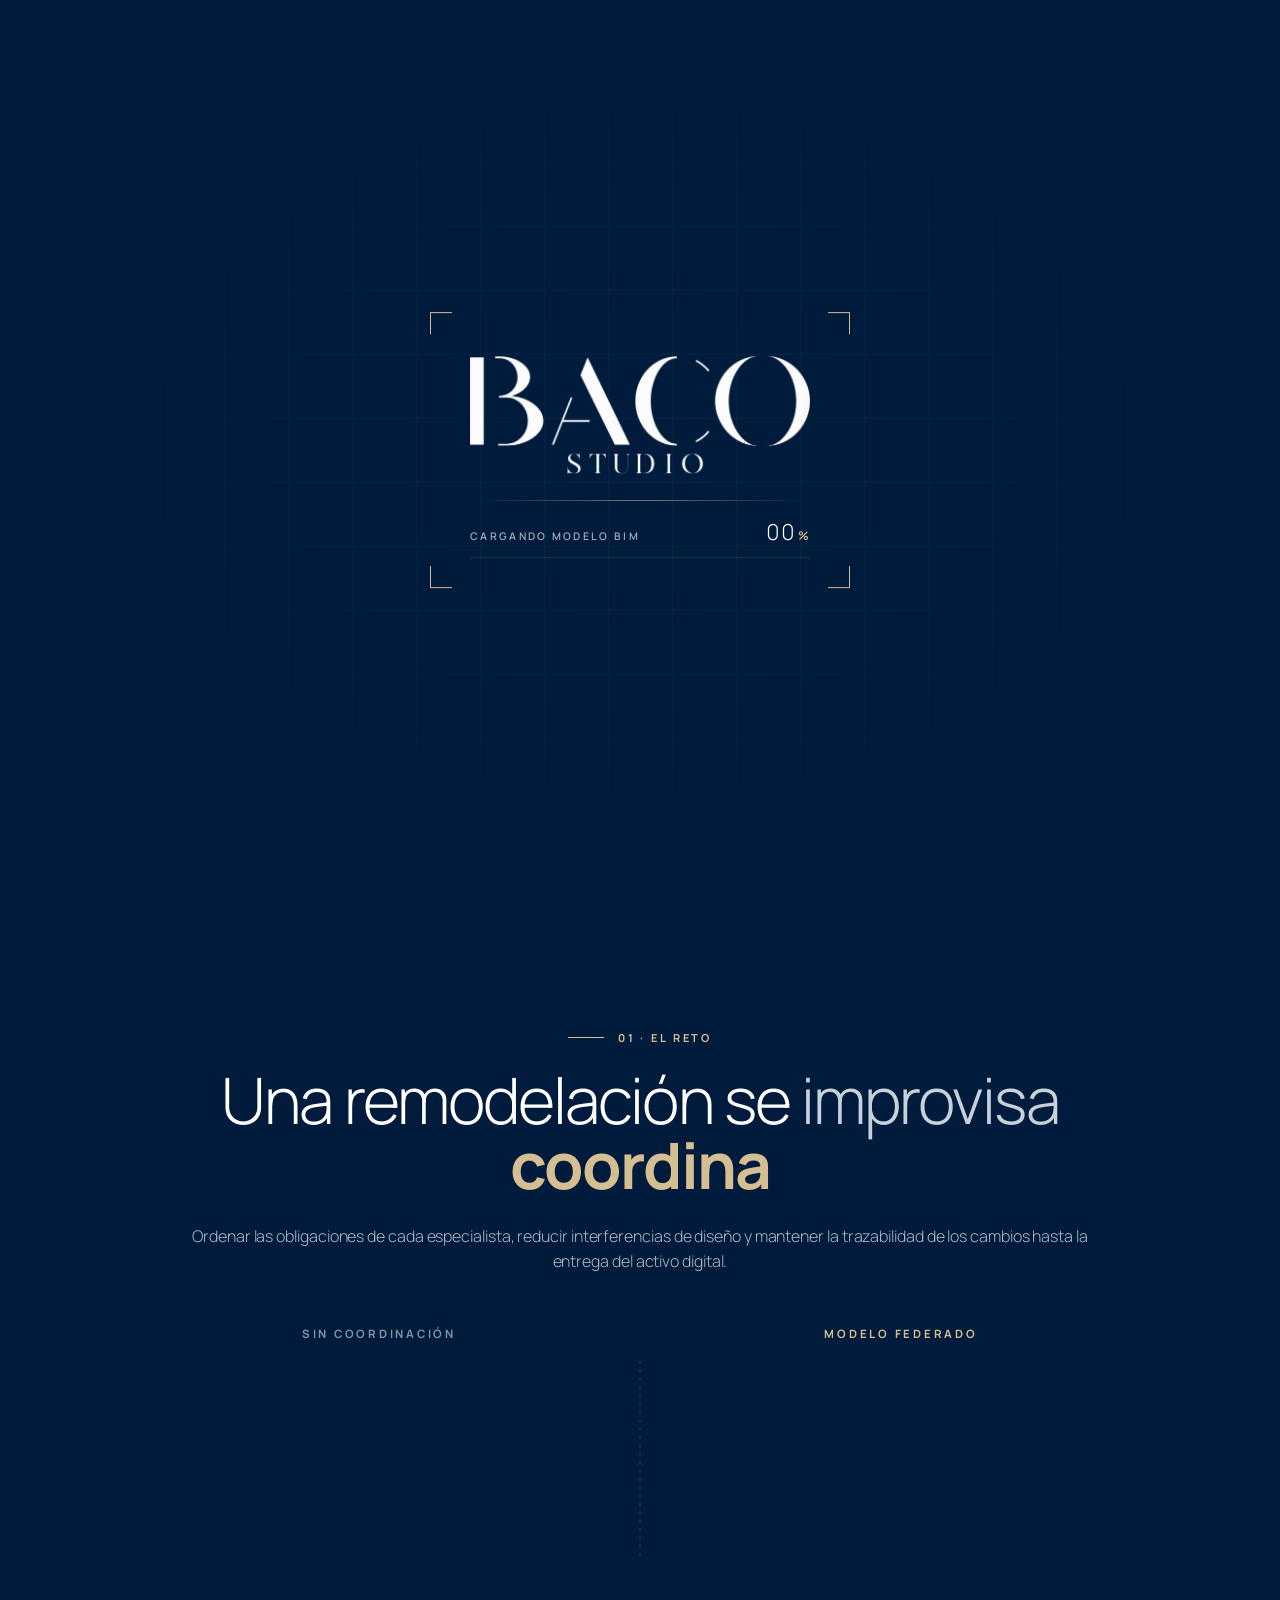
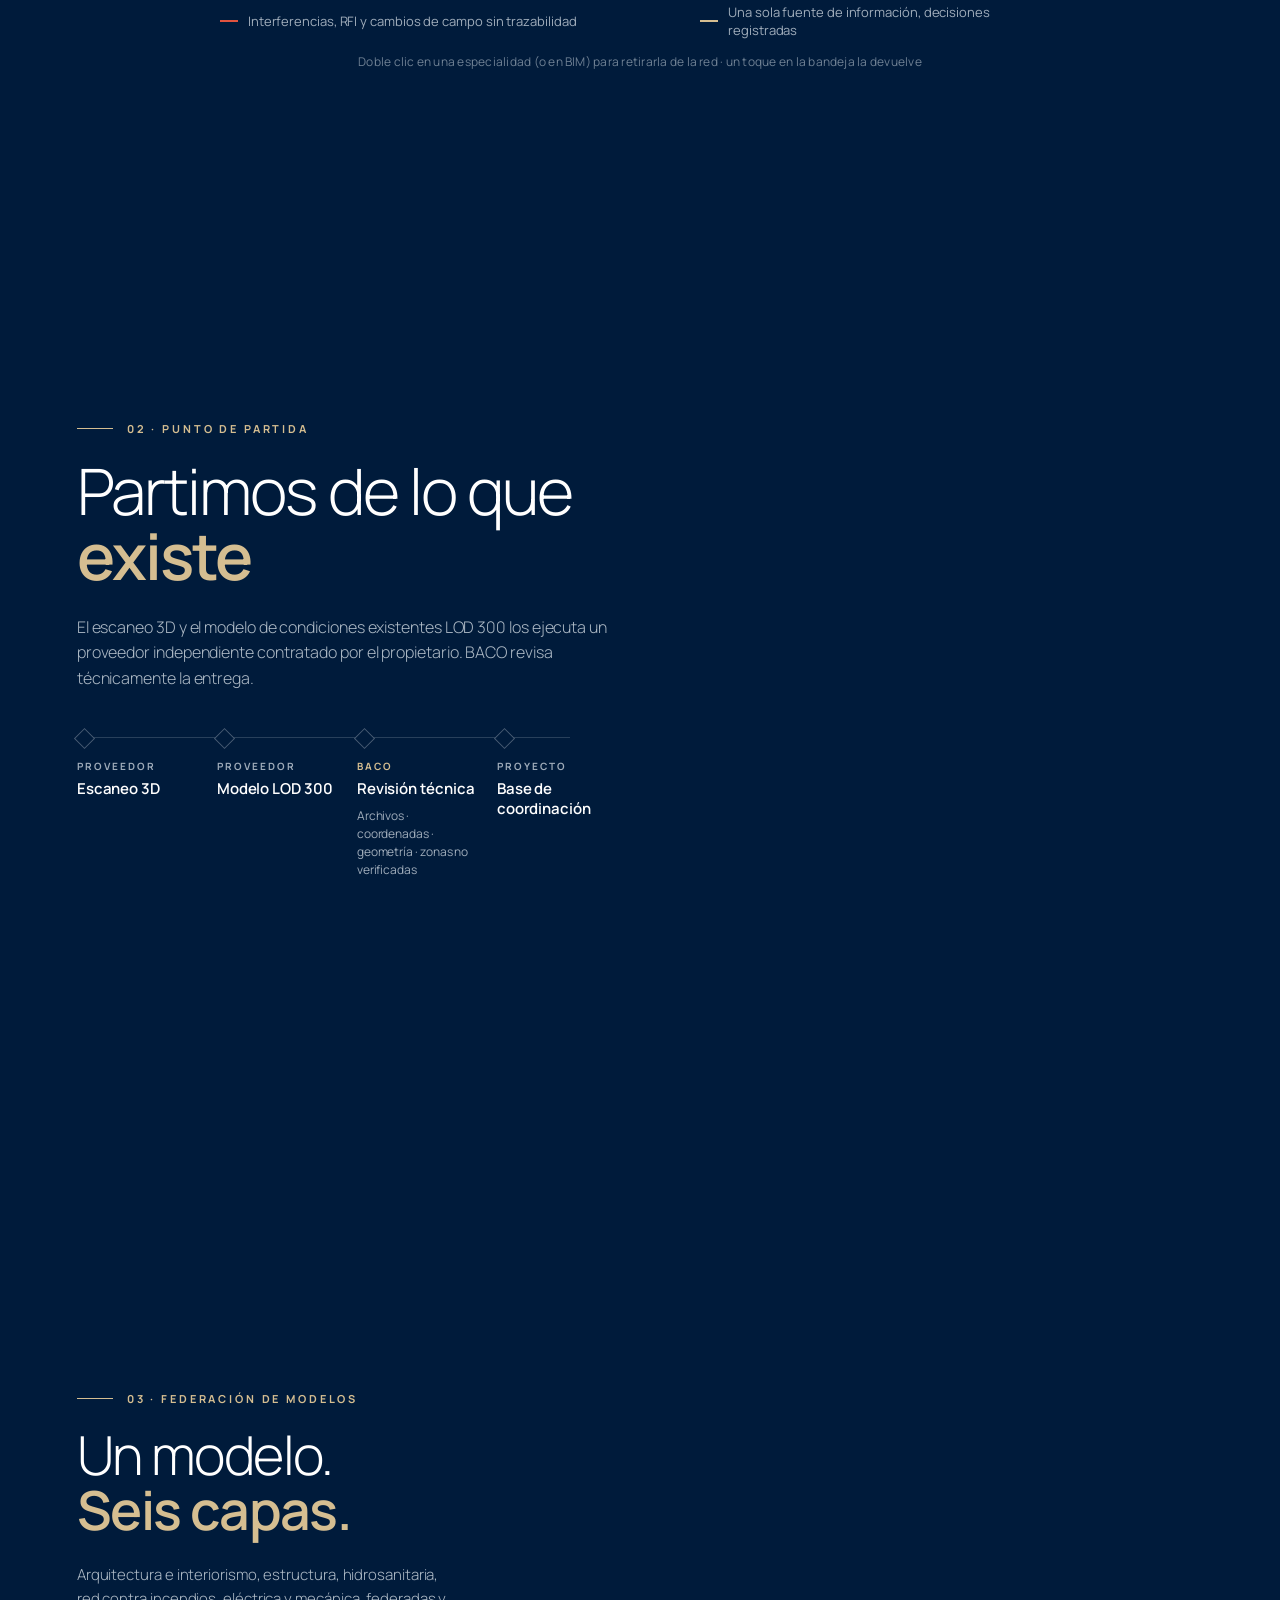
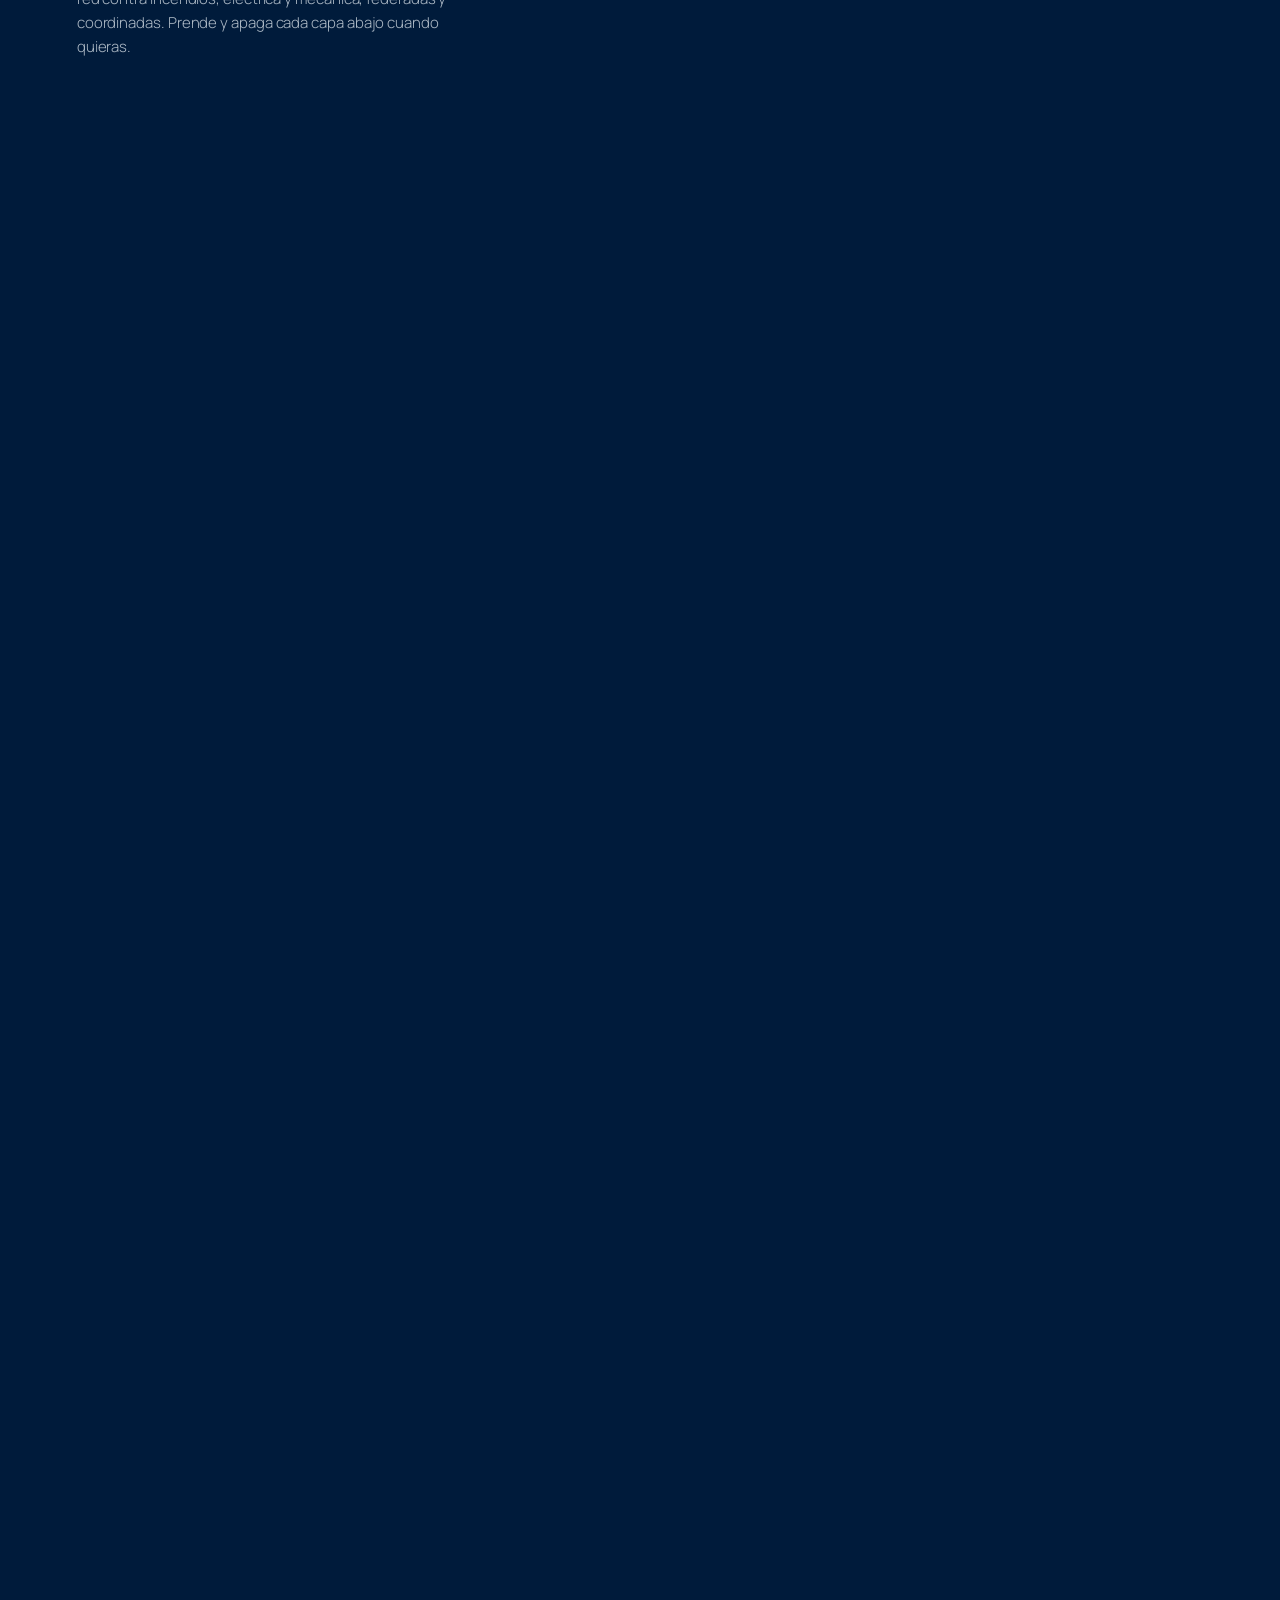
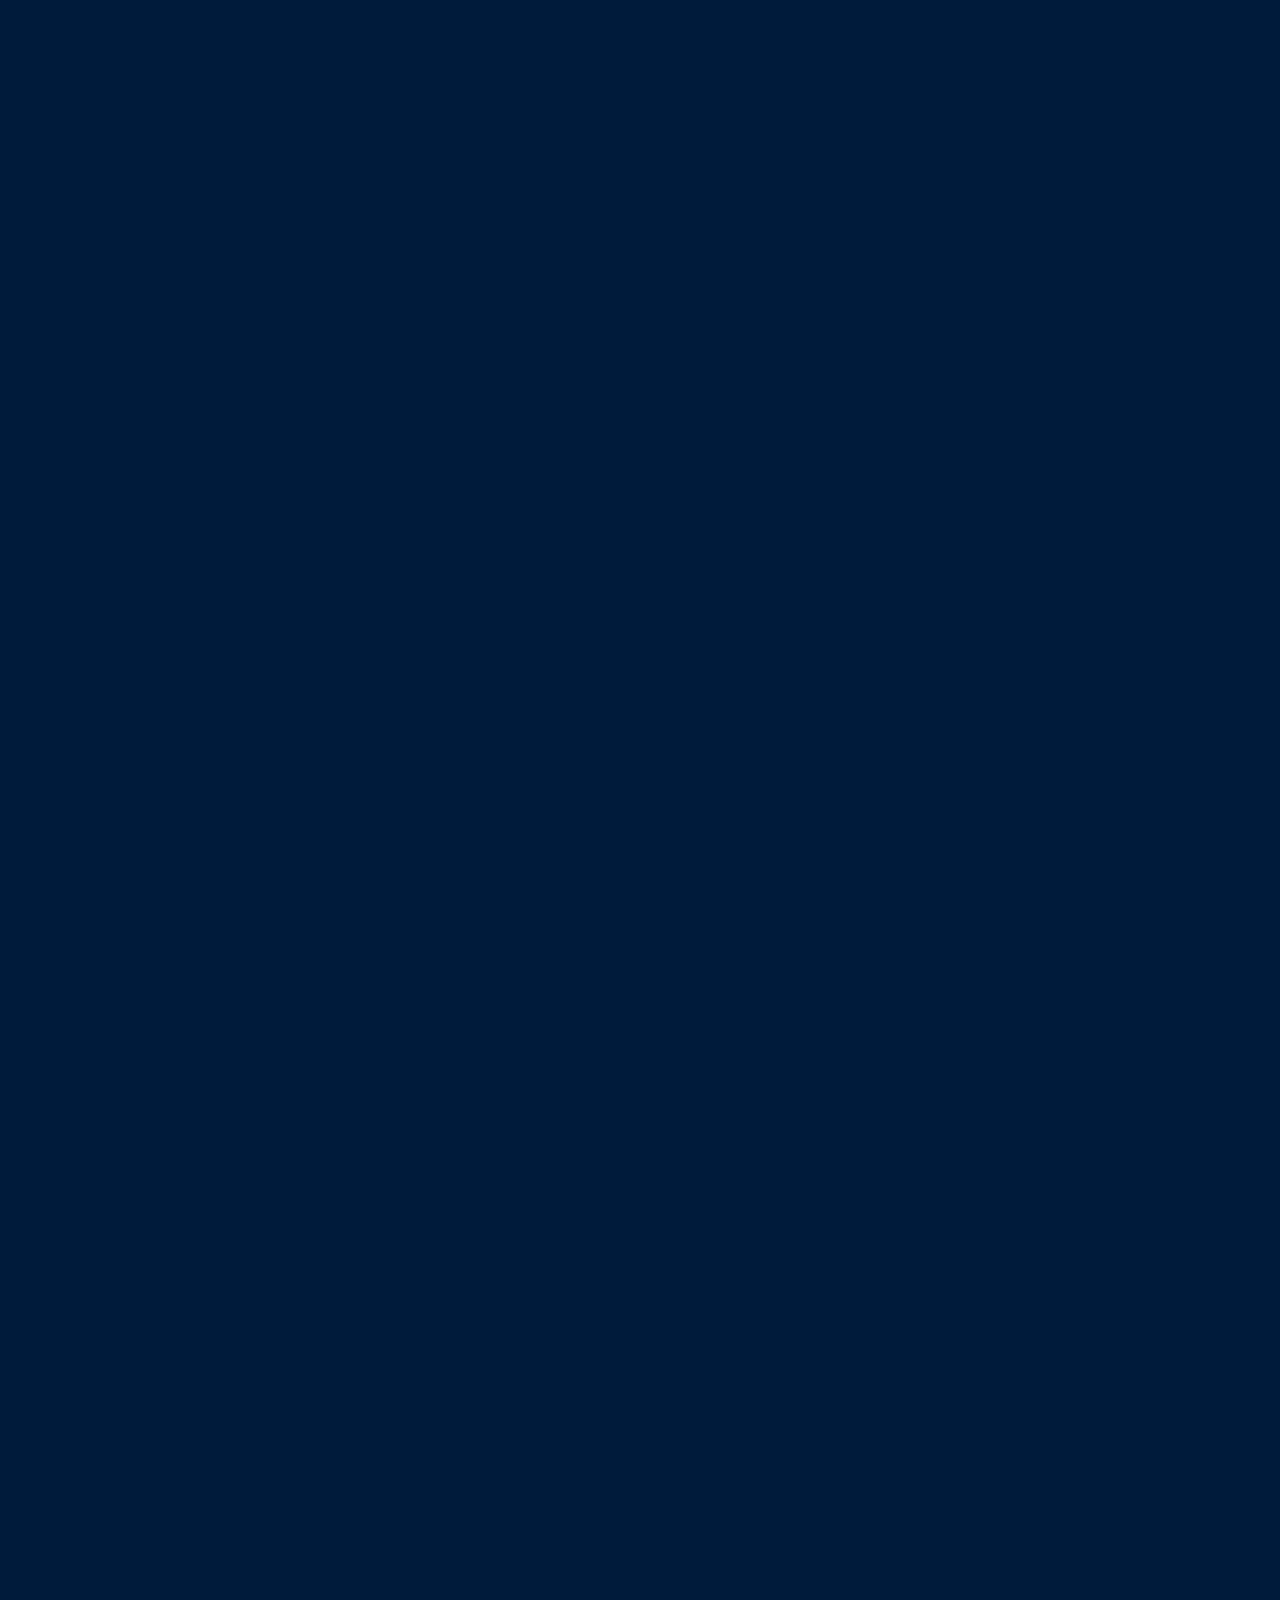
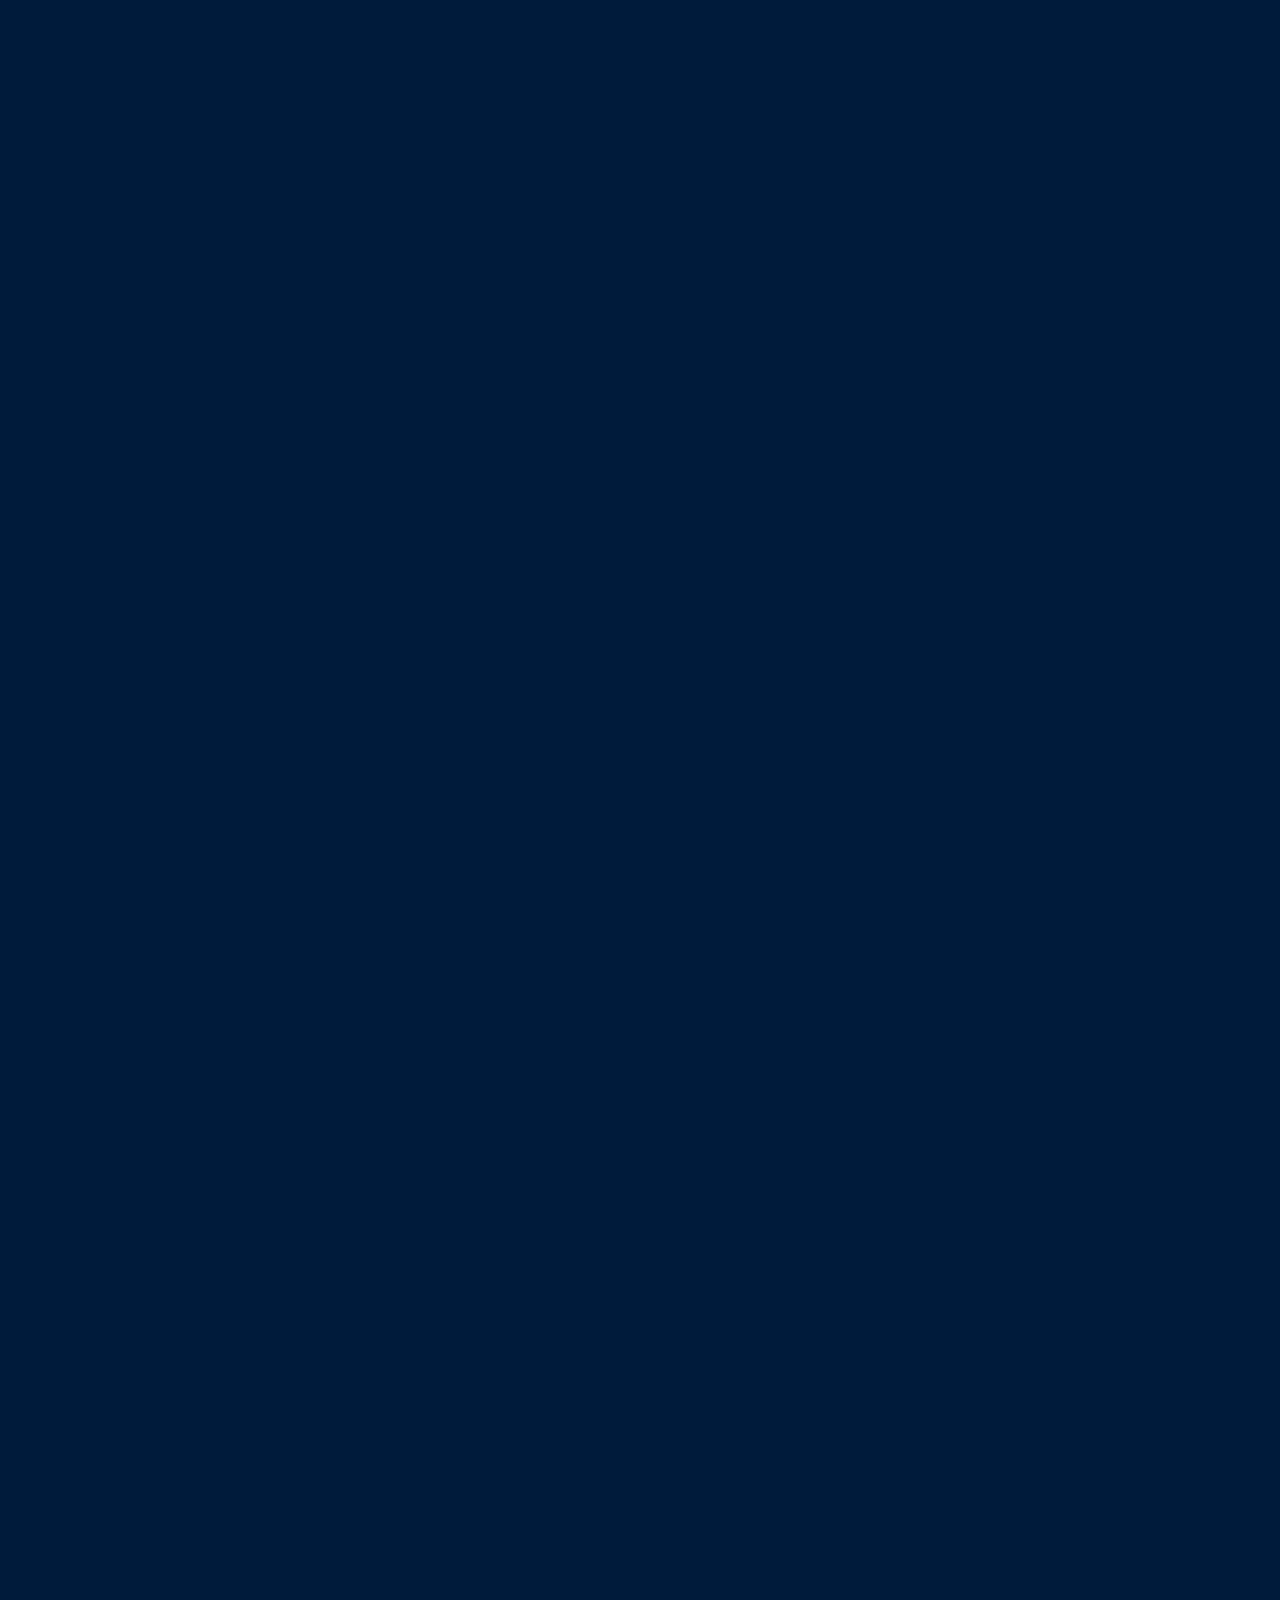
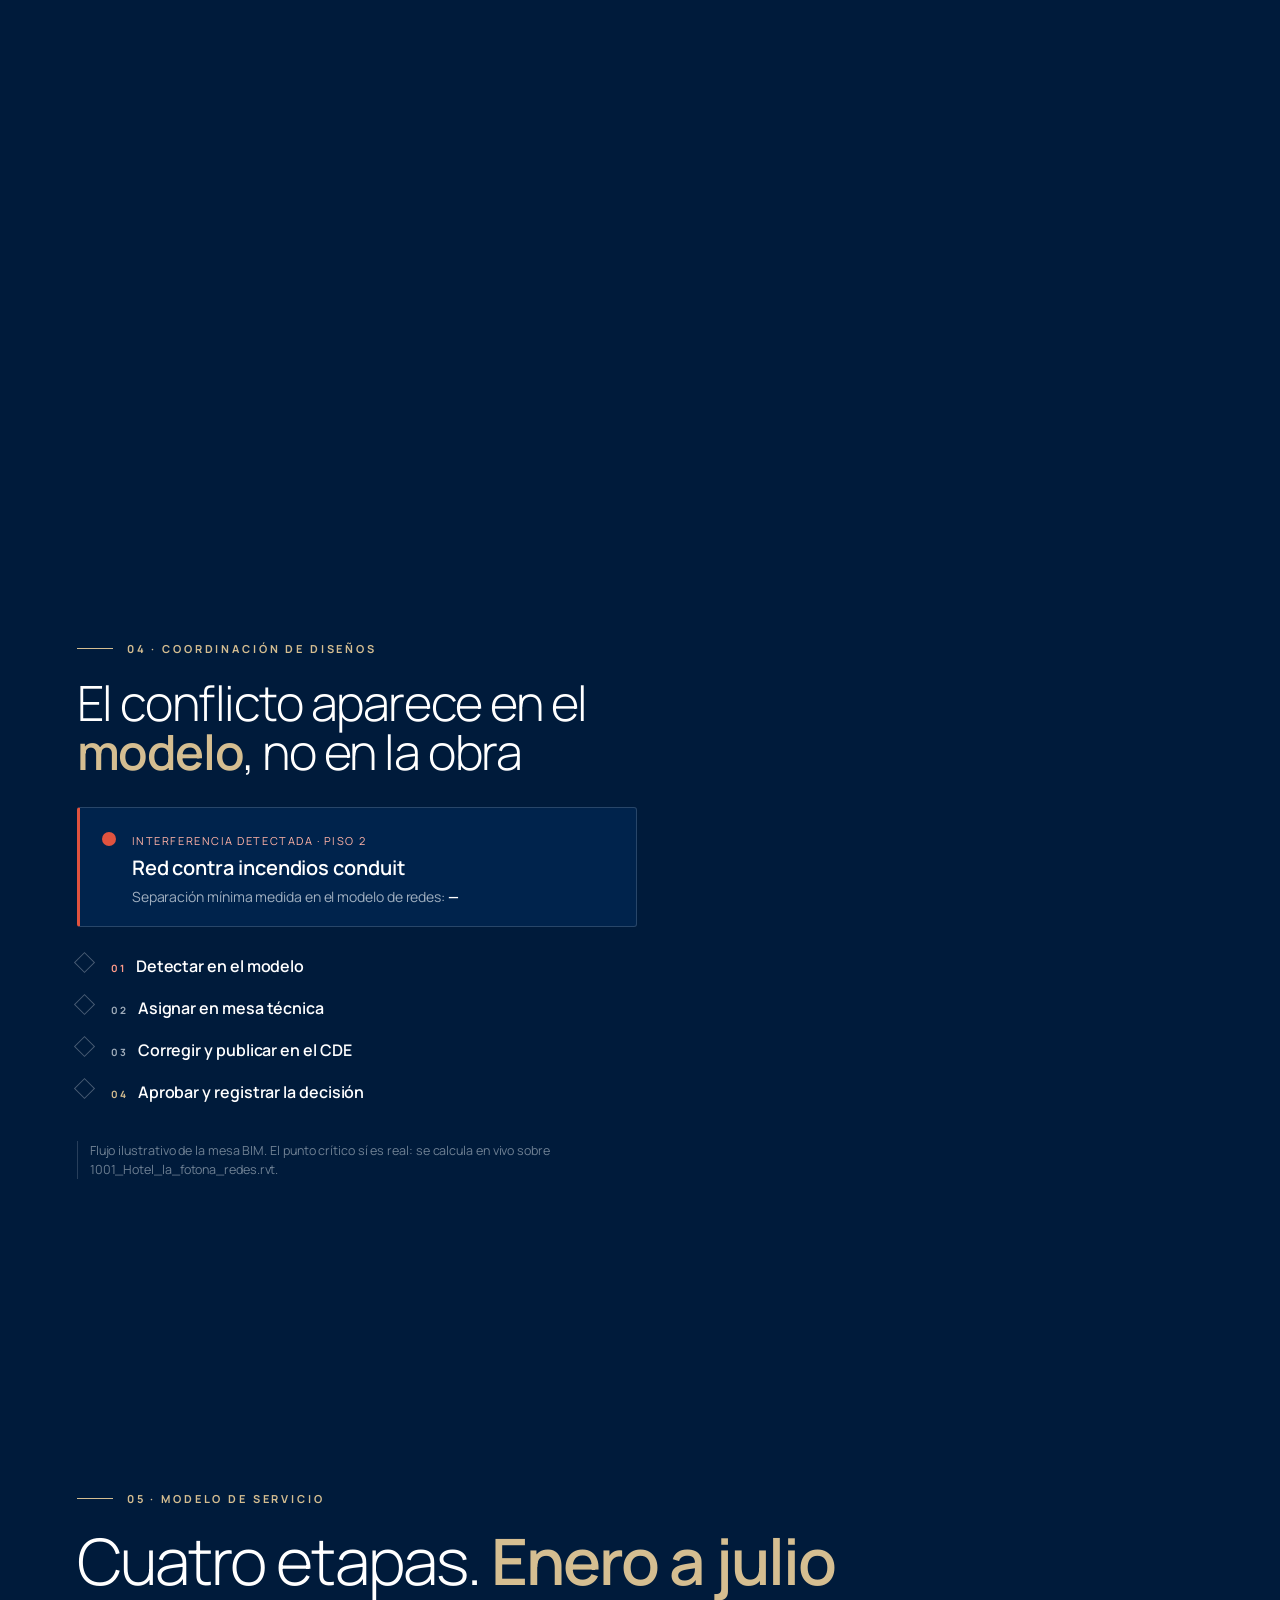
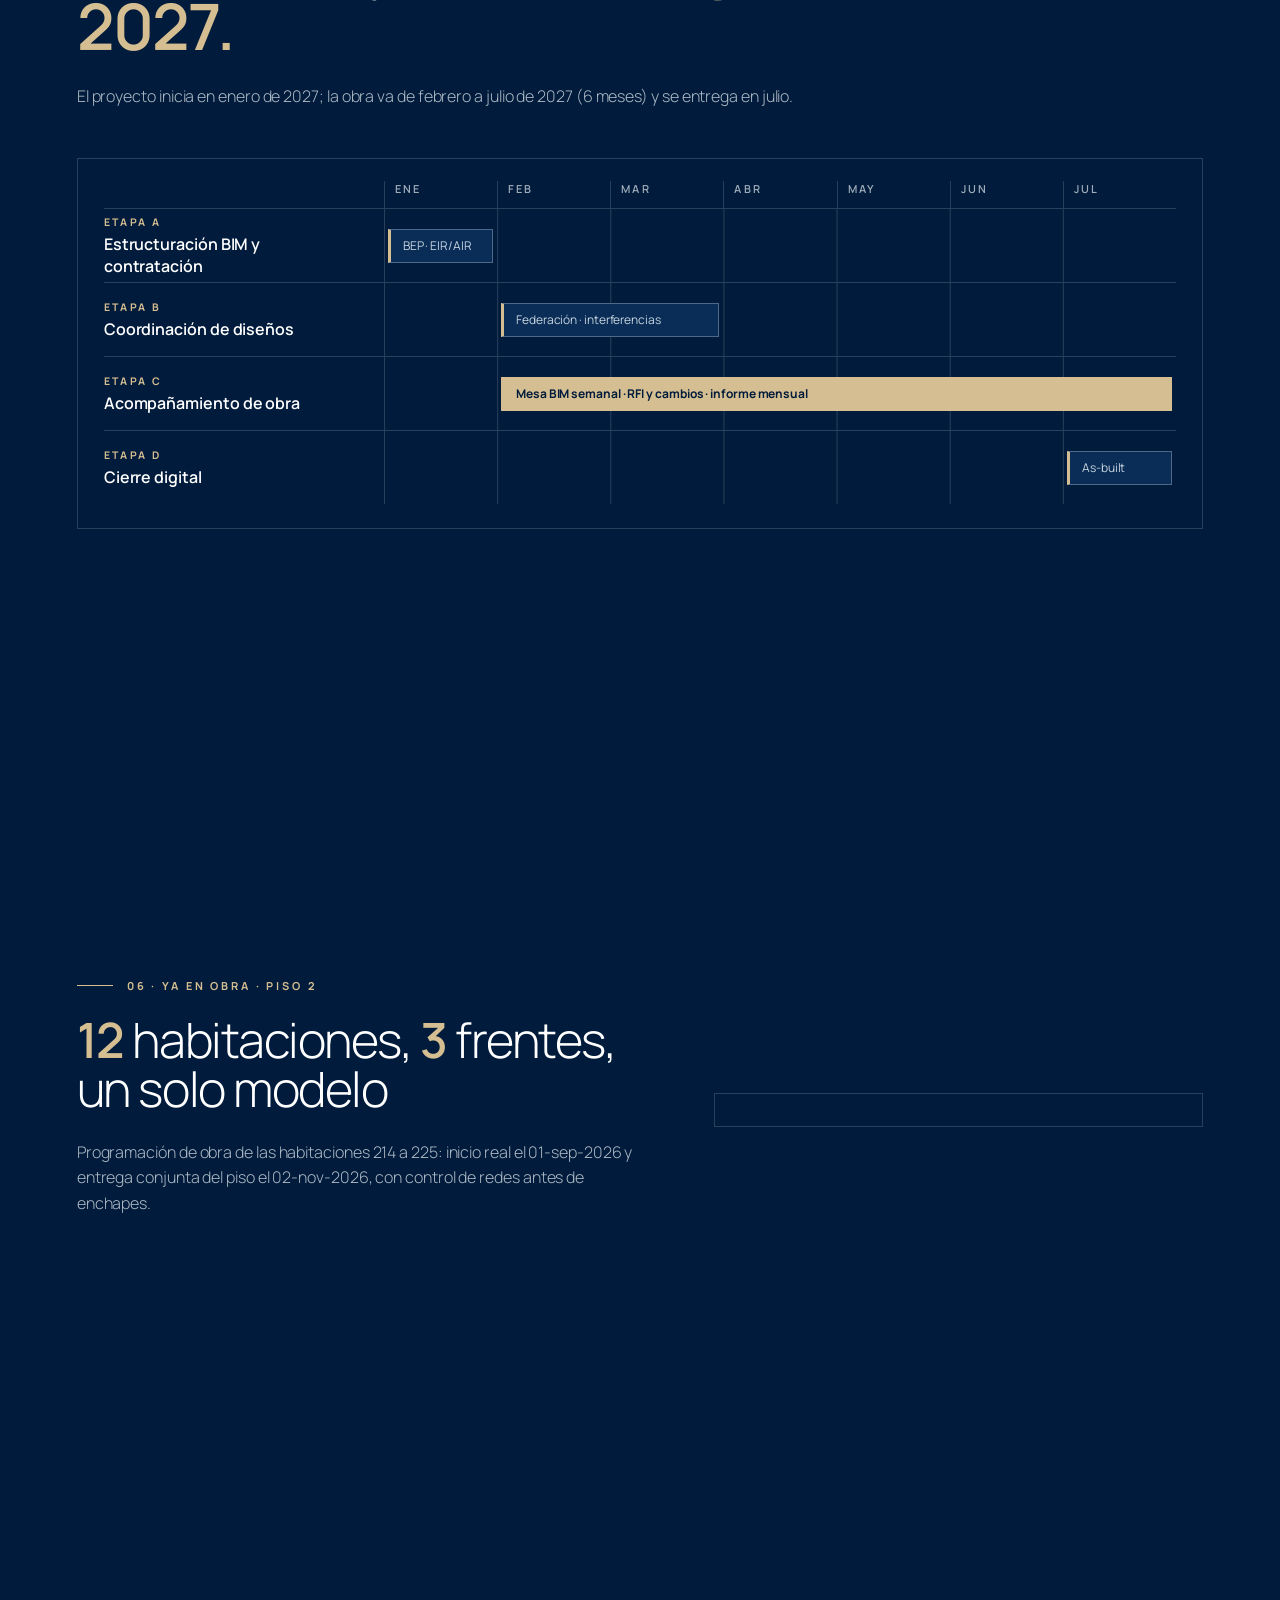
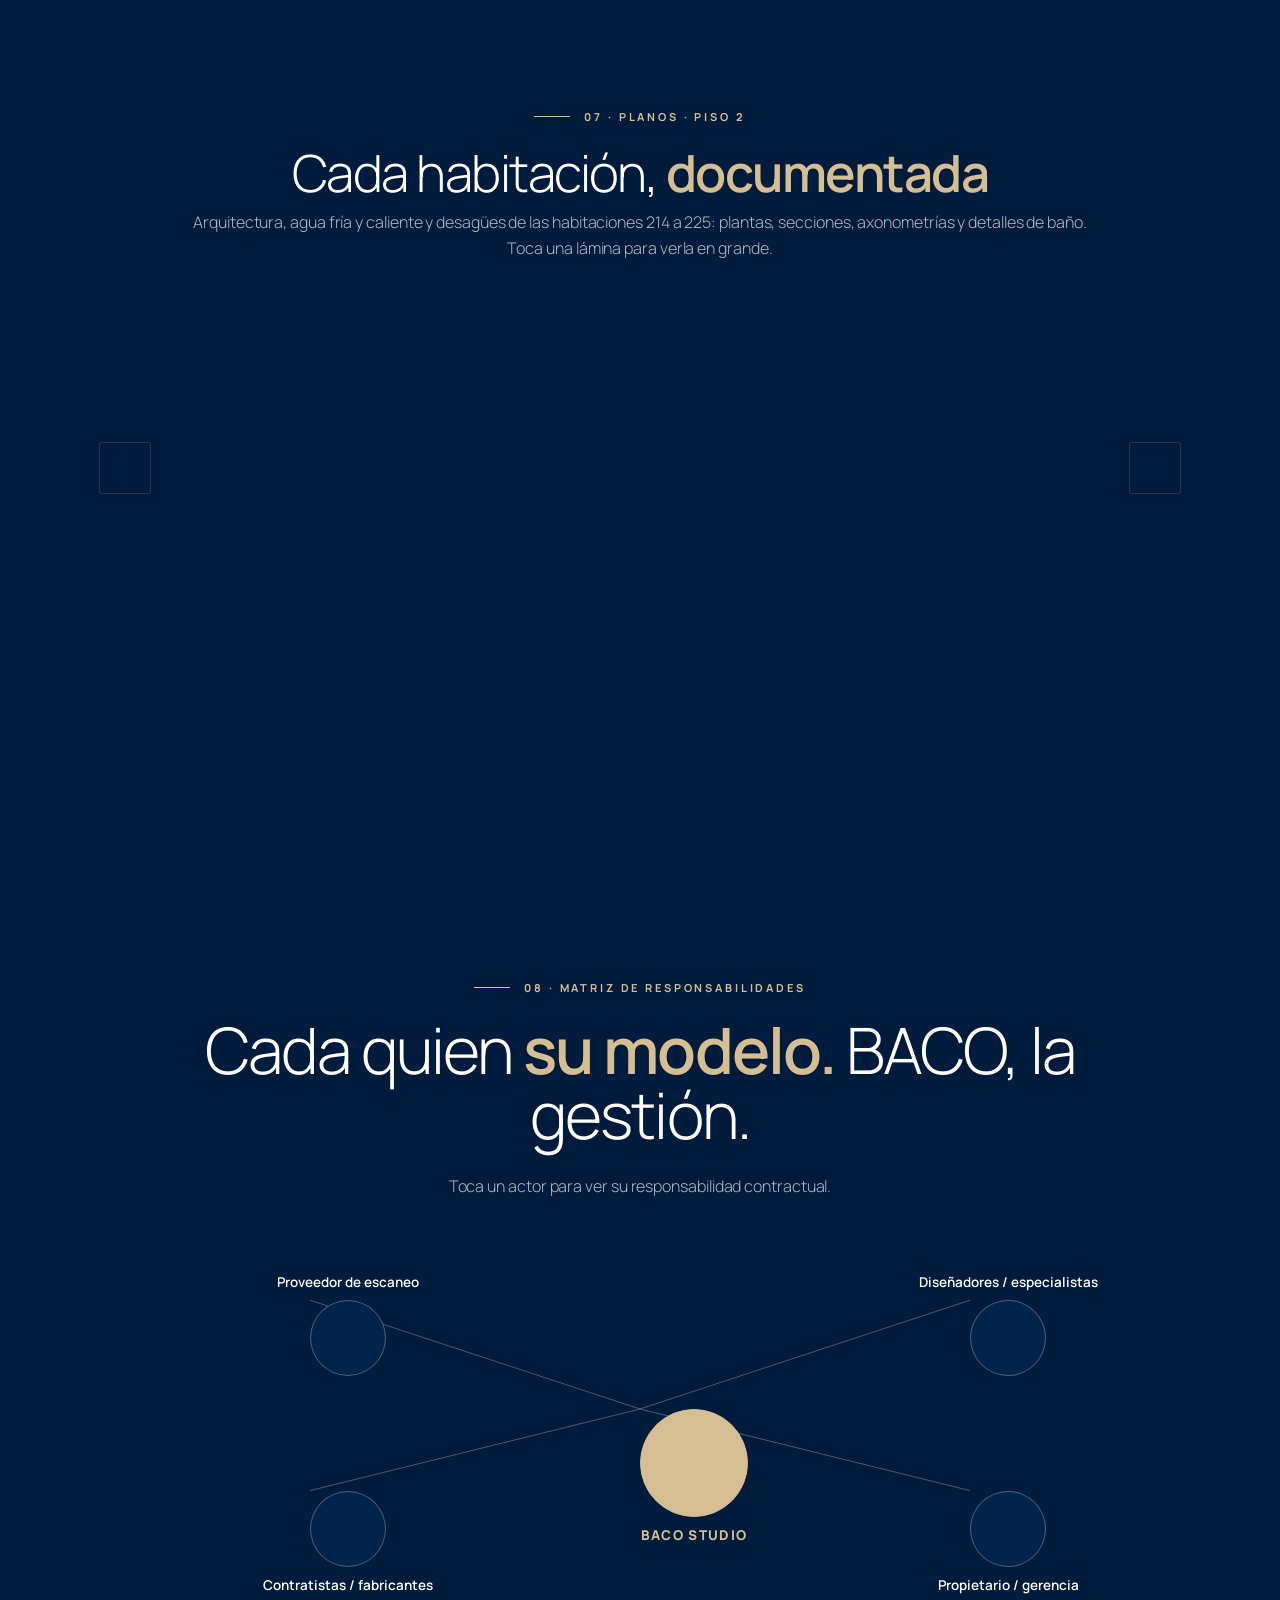
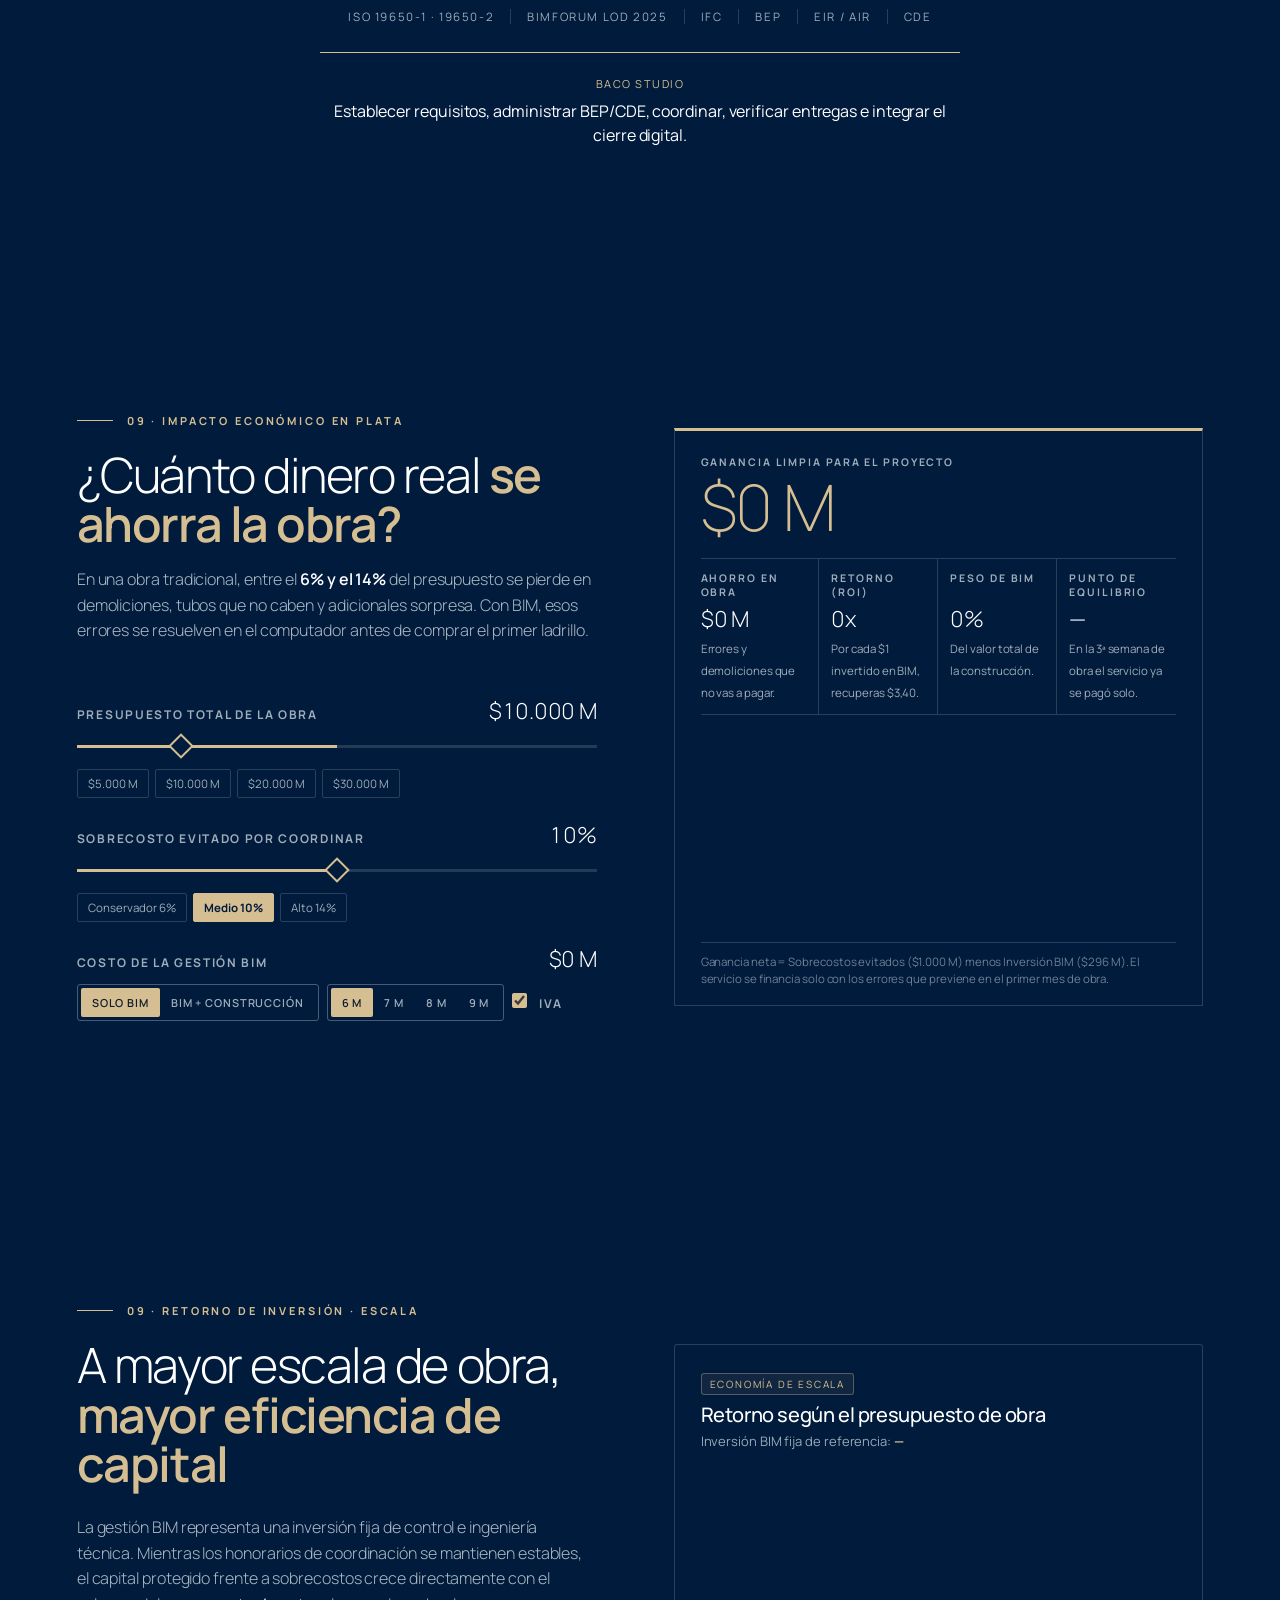
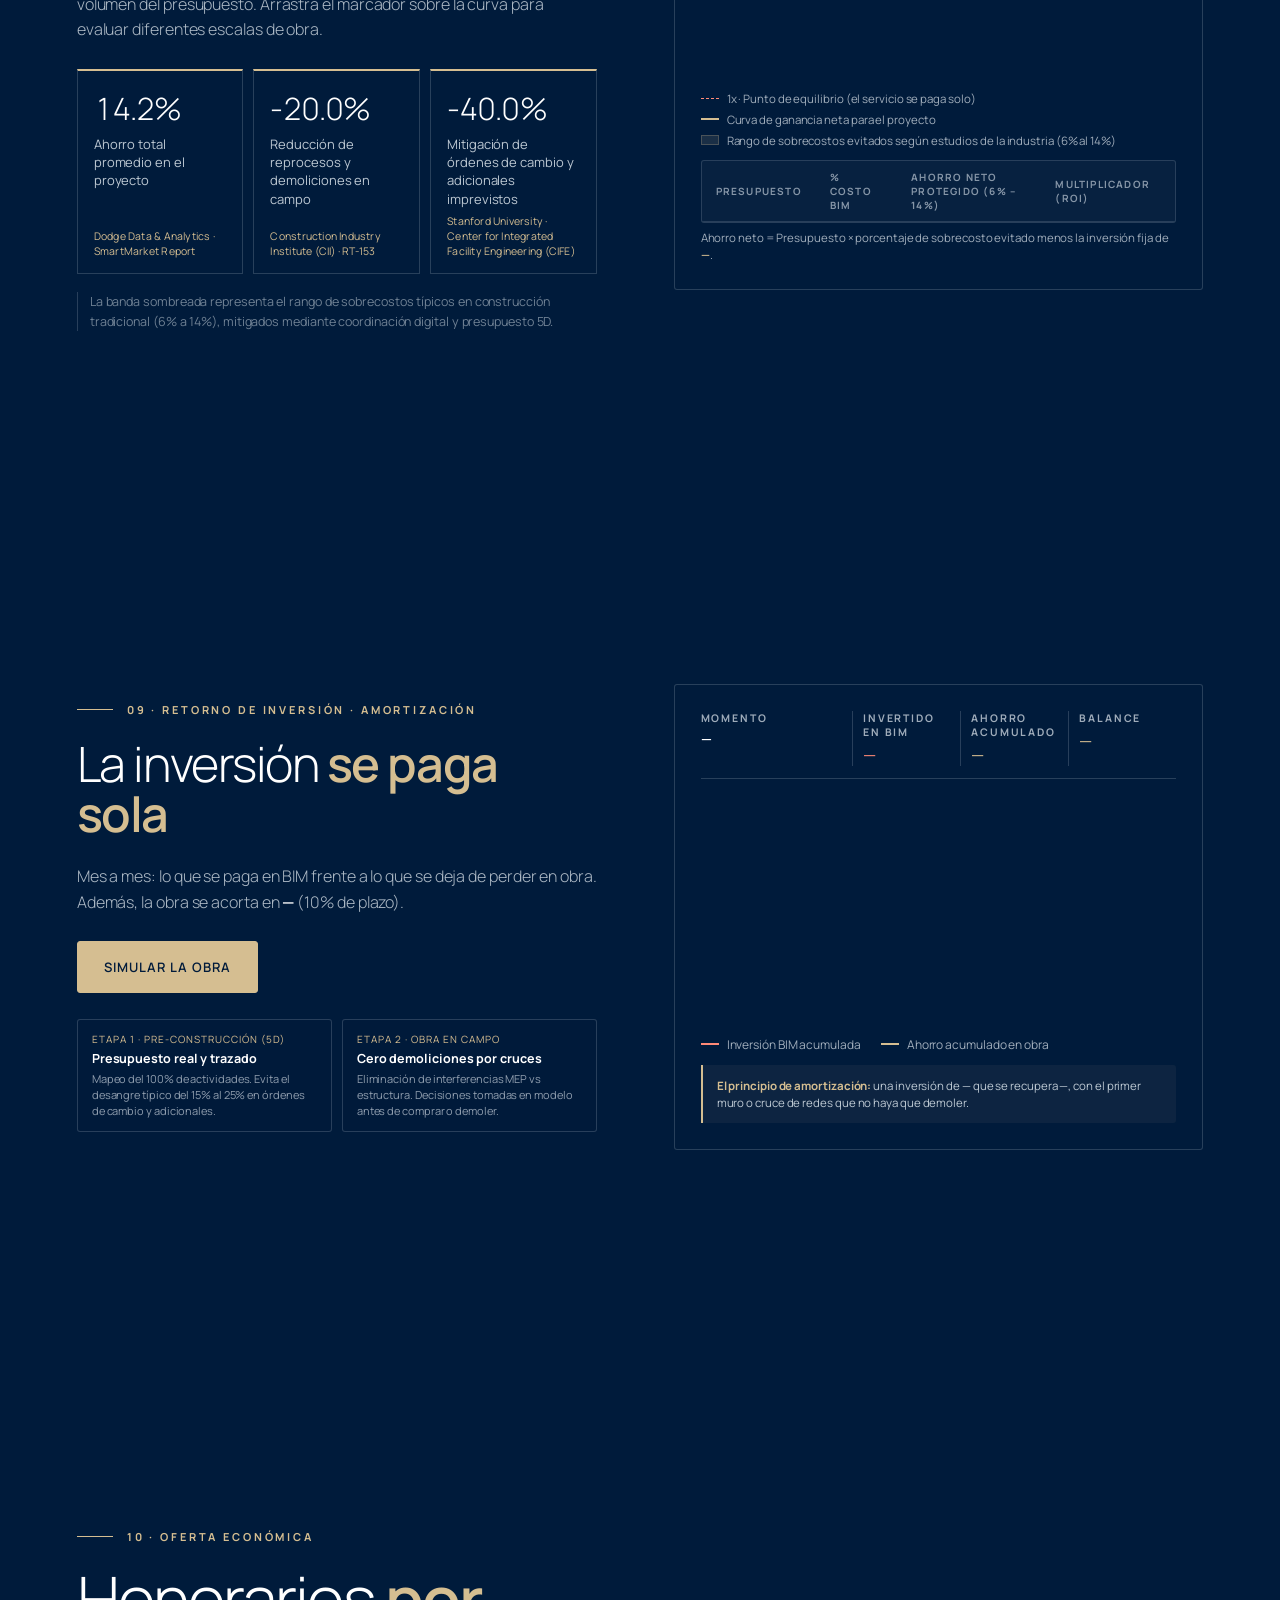
==== commit e899095e: "Sección 09.2: textos nuevos, tarjetas con fuente, ejes con título, leyenda, marcador legible y tabla" ====
--- a/docs/index.html
+++ b/docs/index.html
@@ -8,8 +8,8 @@
 <link rel="preconnect" href="https://fonts.googleapis.com" />
 <link rel="preconnect" href="https://fonts.gstatic.com" crossorigin />
 <link href="https://fonts.googleapis.com/css2?family=Manrope:wght@200;300;400;500;600;700;800&display=swap" rel="stylesheet" />
-  <script type="module" crossorigin src="./assets/index-BbeqxVWJ.js"></script>
-  <link rel="stylesheet" crossorigin href="./assets/index-GeqieAAX.css">
+  <script type="module" crossorigin src="./assets/index-CexlwFLU.js"></script>
+  <link rel="stylesheet" crossorigin href="./assets/index-B2LmNgb0.css">
 </head>
 <body data-modo="cine">
 <div id="glow"><i class="g1"></i><i class="g2"></i><i class="g3"></i></div>
@@ -244,28 +244,43 @@
   <section class="esc izq ancho roi-sec" data-escena="roi2">
     <div class="txt">
       <p class="k" data-a="up">09 · Retorno de inversión · Escala</p>
-      <h2 data-a="words">A mayor obra, <b>mayor retorno</b></h2>
-      <p class="lead" data-a="up">La inversión BIM es casi fija; el ahorro crece con el presupuesto. Arrastra el marcador sobre la curva para comparar.</p>
-      <div class="stats" data-a="stagger">
-        <div class="stat"><small>Ahorro total medido</small><b>14.2%</b></div>
-        <div class="stat"><small>Reducción reprocesos</small><b>-20%</b></div>
-        <div class="stat"><small>Reducción de plazo</small><b>-10%</b></div>
-      </div>
-      <p class="nota" data-a="up">La banda muestra el rango de ahorro de la propuesta (6% a 14%); la línea dorada, el escenario elegido en la calculadora.</p>
+      <h2 data-a="words">A mayor escala de obra, <b>mayor eficiencia de capital</b></h2>
+      <p class="lead" data-a="up">La gestión BIM representa una inversión fija de control e ingeniería técnica. Mientras los honorarios de coordinación se mantienen estables, el capital protegido frente a sobrecostos crece directamente con el volumen del presupuesto. Arrastra el marcador sobre la curva para evaluar diferentes escalas de obra.</p>
+      <div class="fuentes" data-a="stagger">
+        <a class="fuente" href="https://www.construction.com/" target="_blank" rel="noopener">
+          <b>14.2%</b><span>Ahorro total promedio en el proyecto</span>
+          <small>Dodge Data &amp; Analytics · SmartMarket Report <i data-i="externo"></i></small>
+        </a>
+        <a class="fuente" href="https://www.construction-institute.org/" target="_blank" rel="noopener">
+          <b>-20.0%</b><span>Reducción de reprocesos y demoliciones en campo</span>
+          <small>Construction Industry Institute (CII) · RT-153 <i data-i="externo"></i></small>
+        </a>
+        <a class="fuente" href="https://cife.stanford.edu/" target="_blank" rel="noopener">
+          <b>-40.0%</b><span>Mitigación de órdenes de cambio y adicionales imprevistos</span>
+          <small>Stanford University · Center for Integrated Facility Engineering (CIFE) <i data-i="externo"></i></small>
+        </a>
+      </div>
+      <p class="nota" data-a="up">La banda sombreada representa el rango de sobrecostos típicos en construcción tradicional (6% a 14%), mitigados mediante coordinación digital y presupuesto 5D.</p>
     </div>
     <div class="roi-panel" data-a="fly">
       <div class="roi-header">
         <span class="roi-tag">Economía de escala</span>
-        <h3>Retorno por presupuesto de obra</h3>
-        <p>Inversión BIM de referencia: <b data-v="inv">—</b></p>
-      </div>
-      <svg id="curvaRoi" viewBox="0 0 640 300" aria-label="Retorno según presupuesto de obra"></svg>
+        <h3>Retorno según el presupuesto de obra</h3>
+        <p>Inversión BIM fija de referencia: <b data-v="inv-iva">—</b></p>
+      </div>
+      <svg id="curvaRoi" viewBox="0 0 640 300" aria-label="Multiplicador de retorno según el presupuesto de obra"></svg>
+      <ul class="esc-ley">
+        <li><i class="l-eq"></i>1x · Punto de equilibrio (el servicio se paga solo)</li>
+        <li><i class="l-cur"></i>Curva de ganancia neta para el proyecto</li>
+        <li><i class="l-ban"></i>Rango de sobrecostos evitados según estudios de la industria (6% al 14%)</li>
+      </ul>
       <div class="roi-tabla-w">
         <table class="roi-tabla" id="tablaRoi">
-          <thead><tr><th>Presupuesto</th><th>% costo BIM</th><th>Ahorro neto (6%–14%)</th><th>Retorno</th></tr></thead>
+          <thead><tr><th>Presupuesto</th><th>% costo BIM</th><th>Ahorro neto protegido (6% – 14%)</th><th>Multiplicador (ROI)</th></tr></thead>
           <tbody></tbody>
         </table>
       </div>
+      <p class="tabla-nota">Ahorro neto = Presupuesto × porcentaje de sobrecosto evitado menos la inversión fija de <b data-v="inv-iva">—</b>.</p>
     </div>
   </section>
 
--- a/docs/assets/index-B2LmNgb0.css
+++ b/docs/assets/index-B2LmNgb0.css
@@ -0,0 +1 @@
+:root{--azul: #00234C;--blanco: #FFFFFF;--oro: #D5BE91;--gris: #DCE5EC;--noche: #101D2C;--txt2: rgba(220, 229, 236, .72);--linea: rgba(220, 229, 236, .14);--vidrio: rgba(220, 229, 236, .055);--rojo: #e0533f;color-scheme:dark}*{box-sizing:border-box;margin:0;padding:0}html{background:var(--noche)}body{background:var(--noche);color:var(--blanco);font-family:Manrope,system-ui,sans-serif;font-weight:400;-webkit-font-smoothing:antialiased;overflow-x:hidden}b,strong{font-weight:700}button{font:inherit;color:inherit;cursor:pointer;background:none;border:0}a{color:inherit}#glow{position:fixed;top:0;right:0;bottom:0;left:0;z-index:0;overflow:hidden;pointer-events:none;background:radial-gradient(120% 90% at 50% 120%,#00234c,#101d2c 60%)}#glow i{position:absolute;border-radius:50%;filter:blur(90px);opacity:.55;will-change:transform}#glow .g1{width:55vw;height:55vw;right:-18vw;top:-22vw;background:radial-gradient(circle,rgba(213,190,145,.55),transparent 65%);animation:flota1 22s ease-in-out infinite alternate}#glow .g2{width:70vw;height:70vw;left:-30vw;bottom:-35vw;background:radial-gradient(circle,rgba(36,96,170,.75),transparent 65%);animation:flota2 26s ease-in-out infinite alternate}#glow .g3{width:30vw;height:30vw;left:40vw;top:30vh;background:radial-gradient(circle,rgba(0,35,76,.9),transparent 70%);animation:flota1 30s ease-in-out infinite alternate-reverse}@keyframes flota1{to{transform:translate(-8vw,10vh) scale(1.15)}}@keyframes flota2{to{transform:translate(10vw,-8vh) scale(.9)}}#gl{position:fixed;top:0;right:0;bottom:0;left:0;width:100vw;height:100vh;z-index:1;display:block}#velo{position:fixed;top:0;right:0;bottom:0;left:0;z-index:2;pointer-events:none;background:linear-gradient(90deg,#101d2cd1,#101d2c59 42%,#101d2c00 62%);transition:opacity .8s}body[data-velo=centro] #velo{background:radial-gradient(70% 60% at 50% 50%,#101d2cc7,#101d2c40)}body[data-modo=libre] #velo{opacity:0}#etiquetas{position:fixed;top:0;right:0;bottom:0;left:0;z-index:3;pointer-events:none}.etq{position:absolute;transform:translate(-50%,-100%);padding:6px 12px;border-radius:99px;font-size:12px;font-weight:600;background:#e0533feb;color:#fff;white-space:nowrap;box-shadow:0 0 24px #e0533f99;transition:opacity .3s}#top{position:fixed;top:0;left:0;right:0;z-index:20;display:flex;align-items:center;gap:24px;padding:14px 28px}.marca{display:flex;align-items:center;gap:10px;text-decoration:none}.marca img{width:38px;height:38px;filter:invert(1);opacity:.95}.marca span{font-size:13px;letter-spacing:.24em;font-weight:300}.marca b{font-weight:700}.ruta{font-size:12px;letter-spacing:.14em;text-transform:uppercase;color:var(--txt2)}.ruta i{color:var(--oro);font-style:normal;margin:0 6px}.btn-explorar{margin-left:auto;padding:10px 18px;border-radius:99px;font-size:13px;font-weight:600;background:var(--vidrio);border:1px solid var(--linea);-webkit-backdrop-filter:blur(14px);backdrop-filter:blur(14px);transition:color .3s,background .3s,border-color .3s,box-shadow .3s}.btn-explorar:hover{background:var(--oro);color:var(--noche);border-color:var(--oro)}#barra{position:absolute;left:0;right:0;bottom:0;height:2px;background:#dce5ec0f}#barra i{display:block;height:100%;width:0;background:linear-gradient(90deg,var(--oro),#fff);box-shadow:0 0 12px var(--oro)}.glass{position:relative;background:linear-gradient(160deg,#dce5ec1c,#dce5ec08);border:1px solid var(--linea);border-radius:22px;backdrop-filter:blur(18px) saturate(1.2);-webkit-backdrop-filter:blur(18px) saturate(1.2);box-shadow:0 30px 80px -30px #000000a6,inset 0 1px #ffffff1f}.chip{display:inline-flex;align-items:center;gap:8px;padding:9px 16px;border-radius:99px;font-size:13px;font-weight:500;background:#dce5ec12;border:1px solid var(--linea);-webkit-backdrop-filter:blur(12px);backdrop-filter:blur(12px);white-space:nowrap}.chip.c-rojo{border-color:#e0533f99;color:#ffb3a6}.chip.c-oro{border-color:#d5be9199;color:var(--oro)}main{position:relative;z-index:5}.esc{position:relative;min-height:100vh;padding:120px 6vw;display:flex;align-items:center}.esc .txt{max-width:560px;position:relative;z-index:2}.esc.centro{justify-content:center;text-align:center;flex-direction:column}.esc.centro .txt{max-width:900px}.esc.ancho{flex-wrap:wrap;gap:48px 6vw;align-content:center}.k{font-size:12px;letter-spacing:.22em;text-transform:uppercase;color:var(--oro);font-weight:600;margin-bottom:22px}h1,h2{font-weight:200;letter-spacing:-.035em;line-height:.98}h1{font-size:clamp(52px,8.4vw,128px)}h2{font-size:clamp(38px,5vw,74px)}[data-escena=critico] h2,[data-escena=obra] h2{font-size:clamp(34px,3.8vw,58px)}h1 b,h2 b{font-weight:700;color:var(--oro)}.lead{margin-top:26px;font-size:clamp(16px,1.25vw,19px);line-height:1.6;color:var(--txt2);font-weight:300}.nota{margin-top:18px;font-size:12.5px;line-height:1.55;color:#dce5ec80}.mini{font-size:12px;color:var(--txt2);letter-spacing:.04em}.w{display:inline-block;will-change:transform,filter,opacity}.hero .txt{max-width:720px}.stats{display:flex;gap:14px;margin-top:40px;flex-wrap:wrap;perspective:900px}.stat{padding:18px 22px 16px;min-width:160px}.stat small{display:block;font-size:11px;letter-spacing:.14em;text-transform:uppercase;color:var(--txt2);margin-bottom:8px}.stat b{font-size:34px;font-weight:300;letter-spacing:-.02em}.scroll-hint{margin-top:48px;font-size:12px;letter-spacing:.12em;text-transform:uppercase;color:var(--txt2);display:flex;align-items:center;gap:12px}.scroll-hint span{width:22px;height:34px;border:1px solid var(--linea);border-radius:12px;position:relative}.scroll-hint span:after{content:"";position:absolute;left:50%;top:7px;width:3px;height:7px;margin-left:-1.5px;border-radius:2px;background:var(--oro);animation:rueda 1.8s infinite}@keyframes rueda{0%{opacity:0;transform:translateY(0)}30%{opacity:1}to{opacity:0;transform:translateY(12px)}}.tachado{position:relative}.strike{position:relative;display:inline-block;color:#dce5ece6}.strike:after{content:"";position:absolute;left:-4%;right:-4%;top:54%;height:4px;background:var(--rojo);border-radius:2px;transform:scaleX(var(--s, 0));transform-origin:left;box-shadow:0 0 18px var(--rojo)}.nueva{display:inline-block;font-weight:700;color:var(--oro)}.nube-chips{position:relative;width:min(1100px,100%);height:220px;margin-top:40px}.nube-chips .chip{position:absolute;left:50%;top:50%}.leyendo{margin-top:34px;padding:24px 26px;max-width:460px}.leyendo .pct{display:block;font-size:54px;font-weight:200;letter-spacing:-.03em;margin:6px 0 12px}.leyendo .barra{height:6px;border-radius:6px;background:#dce5ec1a;overflow:hidden}.leyendo .barra i{display:block;height:100%;width:0;border-radius:6px;background:linear-gradient(90deg,#2c6fc0,var(--oro));box-shadow:0 0 14px #d5be9199}.checks{display:flex;flex-wrap:wrap;gap:8px;margin-top:16px}.checks span{font-size:12px;padding:6px 11px;border-radius:99px;background:#d5be911a;color:var(--oro);border:1px solid rgba(213,190,145,.25);opacity:.25;transition:opacity .4s}.checks span.ok{opacity:1}.capas-sec{display:block;padding:0;height:640vh}.capas-sec .pin{position:sticky;top:0;height:100vh;display:flex;align-items:center;padding:100px 6vw 120px;gap:4vw}.pasos{list-style:none;margin-top:30px;display:grid;gap:6px}.pasos li{display:flex;align-items:center;gap:12px;font-size:14px;color:#dce5ec73;padding:7px 0;transition:color .4s,background .4s,border-color .4s,box-shadow .4s;cursor:pointer}.pasos li i{width:10px;height:10px;border-radius:50%;background:var(--c);opacity:.35;transition:color .4s,background .4s,border-color .4s,box-shadow .4s;flex:none}.pasos li .t{flex:1}.pasos li .p{width:80px;height:2px;background:#dce5ec1a;border-radius:2px;overflow:hidden}.pasos li .p b{display:block;height:100%;width:0;background:var(--c)}.pasos li.on{color:#fff;font-weight:600}.pasos li.on i{opacity:1;box-shadow:0 0 14px var(--c);transform:scale(1.3)}.tarjetas-capa{position:relative;margin-left:auto;width:min(380px,34vw);height:420px;perspective:1100px;align-self:flex-end}.tcapa{position:absolute;inset:0 0 auto 0;padding:26px;opacity:0;visibility:hidden}.tcapa .num{font-size:12px;letter-spacing:.18em;color:var(--txt2)}.tcapa h3{font-size:34px;font-weight:300;letter-spacing:-.02em;margin:8px 0 14px;display:flex;align-items:center;gap:12px}.tcapa h3 i{width:14px;height:14px;border-radius:50%;background:var(--c);box-shadow:0 0 18px var(--c)}.tcapa p{font-size:14px;line-height:1.55;color:var(--txt2)}.tcapa ul{list-style:none;margin-top:16px;display:grid;gap:8px}.tcapa li{display:flex;justify-content:space-between;font-size:13px;padding:9px 12px;border-radius:12px;background:#dce5ec0d}.tcapa li b{color:var(--c);font-weight:600}.alerta{display:flex;gap:16px;align-items:flex-start;padding:20px 22px;margin-top:30px;border-color:#e0533f73}.alerta .punto{width:14px;height:14px;margin-top:4px;border-radius:50%;background:var(--rojo);box-shadow:0 0 #e0533fb3;animation:pulso 1.6s infinite;flex:none}@keyframes pulso{to{box-shadow:0 0 0 18px #e0533f00}}.alerta small{font-size:11px;letter-spacing:.14em;text-transform:uppercase;color:#ffb3a6}.alerta b{display:block;font-size:20px;font-weight:600;margin:4px 0 6px}.alerta p{font-size:14px;color:var(--txt2)}.alerta strong{color:#fff}.chat{display:grid;gap:10px;margin-top:18px}.msg{display:flex;gap:12px;align-items:center;padding:12px 16px 12px 12px;border-radius:18px;max-width:470px}.msg.der{margin-left:40px}.msg i{width:36px;height:36px;border-radius:50%;display:grid;place-items:center;font-style:normal;font-size:10.5px;font-weight:700;letter-spacing:.05em;background:var(--azul);border:1px solid var(--oro);color:var(--oro);flex:none}.msg p{font-size:14px;line-height:1.45}.etapas{display:grid;grid-template-columns:repeat(4,1fr);gap:16px;width:100%;perspective:1400px}.etapa{padding:24px 22px 22px;min-height:300px;display:flex;flex-direction:column;transform-style:preserve-3d}.etapa .letra{font-size:64px;font-weight:200;line-height:1;color:var(--oro)}.etapa small{position:absolute;top:26px;right:22px;font-size:12px;padding:5px 10px;border-radius:99px;border:1px solid var(--linea);color:var(--txt2)}.etapa h3{font-size:20px;font-weight:600;margin:18px 0 10px;letter-spacing:-.01em}.etapa p{font-size:14px;line-height:1.55;color:var(--txt2);flex:1}.etapa em{font-style:normal;margin-top:16px;font-size:12px;color:var(--oro);padding-top:12px;border-top:1px solid var(--linea)}.frentes{display:grid;gap:10px;margin-top:26px}.frente{display:flex;align-items:center;gap:12px;padding:12px 14px;border-radius:16px}.frente b{font-size:12px;letter-spacing:.1em;text-transform:uppercase;color:var(--oro);width:70px;flex:none}.frente .habs{display:flex;gap:6px;flex-wrap:wrap}.frente .habs span{font-size:13px;padding:5px 10px;border-radius:10px;background:#dce5ec12}.frente .habs em{font-style:normal;color:var(--txt2);align-self:center}.linea{flex:1;min-width:320px;max-width:560px;padding:26px 26px 18px;margin-left:auto}.eje{position:relative;padding-left:28px}.eje:before{content:"";position:absolute;left:7px;top:6px;bottom:6px;width:2px;background:#dce5ec1a}.eje .traz{position:absolute;left:7px;top:6px;width:2px;height:0;background:linear-gradient(var(--oro),#2c6fc0);box-shadow:0 0 10px var(--oro)}.hito{position:relative;padding:0 0 16px}.hito:before{content:"";position:absolute;left:-26px;top:4px;width:12px;height:12px;border-radius:50%;background:var(--noche);border:2px solid var(--oro)}.hito time{font-size:11px;letter-spacing:.12em;text-transform:uppercase;color:var(--oro)}.hito b{display:block;font-size:15px;font-weight:600;margin:2px 0 3px}.hito p{font-size:12.5px;color:var(--txt2);line-height:1.45}.renders{display:flex;gap:12px;margin-top:28px}.renders figure{flex:1;padding:6px;border-radius:18px;overflow:hidden}.renders img{display:block;width:100%;aspect-ratio:4/3;object-fit:cover;border-radius:13px}.renders figcaption{font-size:11.5px;color:var(--txt2);padding:8px 6px 2px}.hab-frame{flex:1;min-width:340px;height:min(72vh,640px);padding:0;overflow:hidden;margin-left:auto}#hab{display:block;width:100%;height:100%;cursor:grab;touch-action:none}#hab:active{cursor:grabbing}.hab-carga{position:absolute;top:0;right:0;bottom:0;left:0;display:grid;place-content:center;justify-items:center;gap:14px;font-size:13px;color:var(--txt2);transition:opacity .6s}.hab-carga span{width:34px;height:34px;border-radius:50%;border:2px solid var(--linea);border-top-color:var(--oro);animation:gira 1s linear infinite}.hab-carga.fin{opacity:0;pointer-events:none}@keyframes gira{to{transform:rotate(360deg)}}.hab-tags{position:absolute;left:16px;bottom:16px;display:flex;gap:8px;flex-wrap:wrap}.actores{position:relative;width:min(1100px,100%);height:320px;margin-top:30px;perspective:1000px}.actores>*{position:absolute;left:50%;top:50%}.actor{padding:16px 24px;border-radius:99px;font-size:16px;font-weight:600;transition:background .3s,border-color .3s,box-shadow .3s}.actor:hover,.actor.on{border-color:var(--oro);box-shadow:0 0 40px -6px #d5be918c}.actor.oro{background:linear-gradient(120deg,#d5be9159,#d5be911f);border-color:var(--oro);color:#fff}.chip.s{font-size:12px;color:var(--txt2)}.resp{max-width:640px;padding:20px 26px;margin-top:18px;text-align:left}.resp small{font-size:11px;letter-spacing:.14em;text-transform:uppercase;color:var(--oro)}.resp p{font-size:16px;margin-top:6px;line-height:1.5}.seg{display:inline-flex;padding:4px;border-radius:99px;background:var(--vidrio);border:1px solid var(--linea);margin-top:30px}.seg button{padding:10px 18px;border-radius:99px;font-size:14px;font-weight:600;color:var(--txt2);transition:color .3s,background .3s,border-color .3s,box-shadow .3s}.seg button.on{background:var(--oro);color:var(--noche)}.rango{display:block;margin-top:22px;font-size:13px;color:var(--txt2)}.rango b{color:#fff;margin-left:8px}.rango input{display:block;width:100%;max-width:420px;margin-top:10px;accent-color:var(--oro)}.total{margin-top:22px;padding:22px 26px;max-width:460px}.total small{font-size:11px;letter-spacing:.14em;text-transform:uppercase;color:var(--txt2)}.total b{display:block;font-size:clamp(40px,4.4vw,62px);font-weight:200;letter-spacing:-.03em;margin:4px 0}.total p{font-size:14px;color:var(--txt2)}.total strong{color:var(--oro)}.grafico{flex:1;min-width:340px;max-width:640px;padding:26px;margin-left:auto}.barras{display:grid;gap:12px;margin-bottom:22px}.barra-et{display:grid;grid-template-columns:34px 1fr 110px;align-items:center;gap:12px;font-size:13px}.barra-et b{color:var(--oro);font-size:18px;font-weight:300}.barra-et .t{height:10px;border-radius:6px;background:#dce5ec12;overflow:hidden}.barra-et .t i{display:block;height:100%;width:0;border-radius:6px;background:linear-gradient(90deg,#2c6fc0,var(--oro))}.barra-et span{text-align:right;color:var(--txt2);font-variant-numeric:tabular-nums}#curva{width:100%;height:220px;overflow:visible}#curva text{fill:#dce5ec8c;font-size:11px;font-family:Manrope,sans-serif}.cierre .logo-cierre{width:120px;filter:invert(1) drop-shadow(0 0 30px rgba(213,190,145,.7));margin:0 auto 28px;display:block}.ctas{display:flex;gap:12px;justify-content:center;margin-top:34px;flex-wrap:wrap}.btn{padding:15px 26px;border-radius:99px;font-size:15px;font-weight:600;text-decoration:none;background:var(--vidrio);border:1px solid var(--linea);-webkit-backdrop-filter:blur(14px);backdrop-filter:blur(14px);transition:color .3s,background .3s,border-color .3s,box-shadow .3s}.btn.oro{background:var(--oro);color:var(--noche);border-color:var(--oro)}.btn:hover{transform:translateY(-2px);box-shadow:0 14px 40px -10px #d5be9199}.pie{margin-top:60px;font-size:12px;line-height:1.7;color:#dce5ec73}#dock{position:fixed;left:50%;bottom:20px;transform:translate(-50%);z-index:30;display:flex;align-items:center;gap:6px;padding:7px 8px 7px 18px;border-radius:99px;max-width:calc(100vw - 32px);background:#101d2c9e;border:1px solid var(--linea);backdrop-filter:blur(20px) saturate(1.3);-webkit-backdrop-filter:blur(20px) saturate(1.3);box-shadow:0 20px 60px -20px #000c}.dock-t{font-size:11px;letter-spacing:.18em;text-transform:uppercase;color:var(--oro);margin-right:6px;font-weight:600}#capas{display:flex;gap:4px;overflow-x:auto;scrollbar-width:none}.capa{display:flex;align-items:center;gap:8px;padding:9px 14px;border-radius:99px;font-size:13px;font-weight:500;white-space:nowrap;color:#dce5ec80;transition:color .3s,background .3s}.capa i{width:9px;height:9px;border-radius:50%;border:1.5px solid var(--c);transition:color .3s,background .3s,border-color .3s,box-shadow .3s}.capa.on{color:#fff;background:#dce5ec14}.capa.on i{background:var(--c);box-shadow:0 0 10px var(--c)}.capa:hover{color:#fff}.dock-sep,#vistasLibres{display:none}body[data-modo=libre] .dock-sep{display:block;width:1px;height:24px;background:var(--linea);margin:0 4px}body[data-modo=libre] #vistasLibres{display:flex;gap:4px}#vistasLibres button{padding:9px 13px;border-radius:99px;font-size:13px;color:var(--txt2);white-space:nowrap}#vistasLibres button:hover{color:#fff;background:#dce5ec14}#vistasLibres .salir{background:var(--oro);color:var(--noche);font-weight:600}body[data-modo=libre] main,body[data-modo=libre] .btn-explorar,body[data-modo=libre] .ruta{opacity:0;pointer-events:none}main{transition:opacity .6s}body[data-modo=libre] #gl{z-index:6}#ficha{position:fixed;right:20px;top:80px;z-index:30;width:280px;padding:18px 20px;border-radius:18px;font-size:13px;background:#101d2cbf;border:1px solid var(--linea);-webkit-backdrop-filter:blur(18px);backdrop-filter:blur(18px);opacity:0;transform:translateY(10px);pointer-events:none;transition:color .4s,background .4s,border-color .4s,box-shadow .4s}#ficha.on{opacity:1;transform:none}#ficha h4{font-size:15px;margin-bottom:10px;color:var(--oro)}#ficha dl{display:grid;grid-template-columns:auto 1fr;gap:6px 12px}#ficha dt{color:var(--txt2)}#cargando{position:fixed;top:0;right:0;bottom:0;left:0;z-index:50;display:grid;place-content:center;justify-items:center;gap:18px;background:var(--noche);transition:opacity 1s,visibility 1s}#cargando img{width:84px;filter:invert(1);animation:late 2s ease-in-out infinite}#cargando span{font-size:12px;letter-spacing:.2em;text-transform:uppercase;color:var(--txt2)}#cargando i{width:200px;height:2px;background:#dce5ec1a}#cargando i b{display:block;height:100%;width:0;background:var(--oro);transition:width .3s}#cargando.fin{opacity:0;visibility:hidden}@keyframes late{50%{opacity:.5;transform:scale(.95)}}@media (max-width: 900px){#top{padding:12px 16px;gap:12px}.ruta,.marca span{display:none}.esc{padding:96px 16px 120px;align-items:flex-end}.esc.centro{align-items:center}#velo,body[data-velo=centro] #velo{background:linear-gradient(0deg,#101d2ceb,#101d2c8c 55%,#101d2c26)}.capas-sec .pin{padding:90px 16px 110px;flex-direction:column;justify-content:flex-end;align-items:stretch}.capas-sec .lead{display:none}.tarjetas-capa{width:100%;height:230px;margin:0}.tcapa ul{display:none}.etapas{grid-template-columns:1fr 1fr}.etapa{min-height:0}.linea,.grafico,.hab-frame{min-width:0;width:100%;margin-left:0}.hab-frame{height:60vh}.stats .stat{min-width:0;flex:1;padding:14px}.stat b{font-size:24px}.nube-chips,.actores{height:300px}.msg.der{margin-left:20px}#dock{bottom:12px;padding-left:12px}.dock-t{display:none}}@media (max-width: 520px){.etapas{grid-template-columns:1fr}.renders{display:none}}@media (prefers-reduced-motion: reduce){#glow i{animation:none}}.planos{gap:0}.carrusel{position:relative;width:100%;max-width:1400px;height:min(52vh,480px);margin-top:34px;perspective:1600px}.pista{position:absolute;top:0;right:0;bottom:0;left:0;transform-style:preserve-3d;touch-action:pan-y;-webkit-user-select:none;user-select:none}.lamina{position:absolute;left:50%;top:50%;width:min(620px,74vw);margin-left:calc(min(620px,74vw)/-2);aspect-ratio:3969 / 2835;transform:translateY(-50%);background:#fff;border-radius:10px;overflow:hidden;cursor:pointer;box-shadow:0 40px 90px -30px #000000d9,0 0 0 1px #ffffff14}.lamina img{width:100%;height:100%;object-fit:cover;display:block;background:#f4f4f2;pointer-events:none}.lamina figcaption{position:absolute;left:10px;bottom:10px;display:flex;gap:8px;align-items:center;padding:6px 12px 6px 6px;border-radius:99px;font-size:12px;color:#fff;background:#101d2cd1;-webkit-backdrop-filter:blur(8px);backdrop-filter:blur(8px);opacity:0;transform:translateY(8px);transition:color .4s,background .4s,border-color .4s,box-shadow .4s}.lamina figcaption b{background:var(--oro);color:var(--noche);border-radius:99px;padding:3px 8px}.lamina.on figcaption{opacity:1;transform:none}.lamina.on{box-shadow:0 50px 110px -30px #000000e6,0 0 0 1px #d5be9199,0 0 60px -10px #d5be9159}.flecha{position:absolute;top:50%;left:2%;z-index:200;width:52px;height:52px;margin-top:-26px;border-radius:50%;font-size:30px;line-height:1;background:#101d2c99;border:1px solid var(--linea);-webkit-backdrop-filter:blur(12px);backdrop-filter:blur(12px);transition:color .3s,background .3s,border-color .3s,box-shadow .3s}.flecha.der{left:auto;right:2%}.flecha:hover{background:var(--oro);color:var(--noche)}.info-lamina{display:flex;align-items:center;gap:16px;padding:12px 18px;border-radius:99px;margin-top:26px;font-size:14px}.info-lamina b{color:var(--oro)}.info-lamina span{color:var(--txt2)}.info-lamina .num{font-variant-numeric:tabular-nums}.info-lamina a{text-decoration:none;font-weight:600;padding:5px 12px;border-radius:99px;border:1px solid var(--linea)}.info-lamina a:hover{background:var(--oro);color:var(--noche)}.habs-carrusel{display:flex;gap:6px;flex-wrap:wrap;justify-content:center;margin-top:14px;max-width:760px}.habs-carrusel button{font-size:13px;padding:7px 12px;border-radius:10px;color:var(--txt2);border:1px solid transparent;transition:color .3s,background .3s,border-color .3s,box-shadow .3s}.habs-carrusel button:hover{color:#fff}.habs-carrusel button.on{color:var(--noche);background:var(--oro);font-weight:700}#lightbox{position:fixed;top:0;right:0;bottom:0;left:0;z-index:60;display:none;flex-direction:column;padding:18px;background:#0a121ce6;-webkit-backdrop-filter:blur(10px);backdrop-filter:blur(10px)}#lightbox.on{display:flex}.lb-top{display:flex;align-items:center;gap:16px;padding:4px 6px 14px;font-size:14px}.lb-top b{color:var(--oro)}.lb-top span{color:var(--txt2)}.lb-top a{margin-left:auto;text-decoration:none;font-weight:600;padding:8px 14px;border-radius:99px;border:1px solid var(--linea)}.lb-x{width:40px;height:40px;border-radius:50%;background:var(--oro);color:var(--noche);font-weight:700}.lb-img{flex:1;overflow:hidden;border-radius:12px;background:#fff;display:grid;place-items:center}.lb-img img{max-width:100%;max-height:100%;cursor:zoom-in}@media (max-width: 900px){.carrusel{height:34vh}.flecha{display:none}.info-lamina{flex-wrap:wrap;justify-content:center;border-radius:18px;gap:8px 12px}.lb-top span{display:none}.esc{align-items:flex-start;padding-top:92px}#top{background:linear-gradient(180deg,#101d2cf2,#101d2c00)}}.glass{--gx: 50%;--gy: -20%;transform-style:preserve-3d}.glass:after{content:"";position:absolute;top:0;right:0;bottom:0;left:0;border-radius:inherit;pointer-events:none;background:radial-gradient(420px circle at var(--gx) var(--gy),rgba(213,190,145,.16),transparent 60%)}.carrusel{height:min(44vh,420px);margin-top:26px}.planos{padding-bottom:110px}.pasos li i{transition:opacity .4s,transform .4s,box-shadow .4s}#ficha{transition:opacity .4s,transform .4s}.planos{padding-top:90px}.planos h2{font-size:clamp(34px,4vw,60px)}.planos .lead{margin-top:12px}.planos .carrusel{margin-top:8px;height:min(40vh,380px)}.planos .info-lamina{margin-top:14px}.tabs-planos{display:flex;gap:6px;padding:5px;margin-top:18px;border-radius:99px;background:var(--vidrio);border:1px solid var(--linea);-webkit-backdrop-filter:blur(14px);backdrop-filter:blur(14px);flex-wrap:wrap;justify-content:center}.tabs-planos button{display:flex;align-items:center;gap:8px;padding:9px 16px;border-radius:99px;font-size:14px;font-weight:600;color:var(--txt2);transition:color .3s,background .3s,box-shadow .3s}.tabs-planos button i{width:9px;height:9px;border-radius:50%;background:var(--c);box-shadow:0 0 10px var(--c)}.tabs-planos button small{font-size:11px;opacity:.6;font-weight:500}.tabs-planos button.on{background:#dce5ec1a;color:#fff;box-shadow:inset 0 0 0 1px var(--c)}.lamina figcaption b{background:var(--c, var(--oro))}.hero{align-items:center;padding-bottom:170px}.hero h1{font-size:clamp(54px,7.2vw,116px)}.badge{display:inline-flex;align-items:center;gap:10px;padding:8px 16px 8px 12px;border-radius:99px;font-size:12px;letter-spacing:.08em;color:var(--txt2);background:#d5be9114;border:1px solid rgba(213,190,145,.3);margin-bottom:26px;-webkit-backdrop-filter:blur(10px);backdrop-filter:blur(10px)}.badge i{width:8px;height:8px;border-radius:50%;background:var(--oro);animation:pulsoOro 1.8s infinite}@keyframes pulsoOro{0%{box-shadow:0 0 #d5be91b3}to{box-shadow:0 0 0 10px #d5be9100}}.rota{margin-top:22px;font-size:clamp(20px,1.8vw,28px);font-weight:300;color:var(--gris)}.rota span{display:inline-block;font-weight:600;color:var(--oro)}.hero .lead{margin-top:14px;max-width:560px}.ctas-hero{display:flex;gap:12px;margin-top:30px;flex-wrap:wrap}.ctas-hero .btn span{display:inline-block;margin-left:6px;animation:baja 1.6s ease-in-out infinite}@keyframes baja{50%{transform:translateY(4px)}}.hero .stats{margin-top:28px}.hero .stat{padding:14px 18px 12px;min-width:140px}.hero .stat b{font-size:26px}.flotantes{position:absolute;top:0;right:0;bottom:0;left:0;pointer-events:none;z-index:1}.fl{position:absolute;will-change:transform}.fl1{right:5vw;top:15vh}.fl2{right:27vw;top:19vh}.fl3{right:7vw;top:57vh}.fl4{right:31vw;top:63vh}.flt{animation:flotar 6s ease-in-out infinite}.fl2 .flt{animation-duration:7.5s;animation-delay:-2s}.fl3 .flt{animation-duration:5.5s;animation-delay:-1s}.fl4 .flt{animation-duration:8s;animation-delay:-3s}@keyframes flotar{50%{transform:translateY(-14px)}}.fcard{padding:14px 18px;border-radius:18px;pointer-events:auto;font-size:13px;min-width:200px}.fcard small{display:block;font-size:10.5px;letter-spacing:.14em;text-transform:uppercase;color:var(--txt2);margin-bottom:6px}.fcard b{font-size:17px;font-weight:600}.fcard em{font-style:normal;color:var(--oro);margin:0 4px}.mini-barra{height:4px;border-radius:4px;background:#dce5ec1a;margin:10px 0 8px;overflow:hidden}.mini-barra i{display:block;height:100%;width:0;background:linear-gradient(90deg,#2c6fc0,var(--oro));animation:llenar 4s ease-in-out infinite}@keyframes llenar{0%{width:0}60%,to{width:100%}}.fcard .ok{font-size:11.5px;color:var(--oro)}.dots{list-style:none;display:grid;grid-template-columns:repeat(3,auto);gap:8px 14px}.dots li{display:flex;align-items:center;gap:6px;font-size:12.5px}.dots li:before{content:"";width:8px;height:8px;border-radius:50%;background:var(--c);box-shadow:0 0 10px var(--c);animation:titila 2.4s ease-in-out infinite}.dots li:nth-child(2):before{animation-delay:.4s}.dots li:nth-child(3):before{animation-delay:.8s}.dots li:nth-child(4):before{animation-delay:1.2s}.dots li:nth-child(5):before{animation-delay:1.6s}.dots li:nth-child(6):before{animation-delay:2s}@keyframes titila{50%{opacity:.3}}.alerta-mini{display:flex;gap:12px;align-items:center;border-color:#e0533f80}.alerta-mini .punto{width:11px;height:11px;border-radius:50%;background:var(--rojo);animation:pulso 1.6s infinite;flex:none}.alerta-mini b{font-size:14.5px}.marquee{position:absolute;left:0;right:0;bottom:96px;overflow:hidden;z-index:2;-webkit-mask-image:linear-gradient(90deg,transparent,#000 12%,#000 88%,transparent);mask-image:linear-gradient(90deg,transparent,#000 12%,#000 88%,transparent)}.marquee .track{display:flex;gap:10px;width:max-content;animation:desliza 40s linear infinite}.marquee span{padding:9px 18px;border-radius:99px;font-size:13px;color:var(--txt2);background:#dce5ec0d;border:1px solid var(--linea);white-space:nowrap}.marquee span b{color:var(--oro);font-weight:600;margin-right:6px}@keyframes desliza{to{transform:translate(-50%)}}.hero .scroll-hint{position:absolute;left:6vw;bottom:150px;margin:0}@media (max-width: 1100px){.fl2,.fl4{display:none}}@media (max-width: 900px){.flotantes{display:none}.hero{padding-bottom:170px}.marquee{bottom:80px}.hero .scroll-hint{display:none}.hero .stat{min-width:0}.badge{font-size:10.5px}}@media (prefers-reduced-motion: reduce){.marquee .track,.flt{animation:none}}.lamina{--lw: min(600px, 74vw, calc(min(40vh, 380px)*1.36) );width:var(--lw);margin-left:calc(var(--lw) / -2)}@media (max-width: 900px){.lamina{--lw: min(74vw, 46.24vh )}}.hero{height:100vh;min-height:760px;padding-top:96px}.hero h1{font-size:clamp(50px,6.4vw,104px)}.hero .scroll-hint{display:none}.marquee{bottom:92px}@media (max-width: 900px){.hero{height:auto;min-height:100vh}}.hero{display:flex;flex-direction:column;justify-content:center;align-items:flex-start;height:auto;min-height:100vh;padding:clamp(104px,14vh,130px) 6vw 118px}.hero .txt{max-width:min(760px,52vw)}.hero .badge{margin-bottom:clamp(14px,2.6vh,26px)}.hero h1{font-size:clamp(44px,min(6.2vw,10.5vh),108px)}.hero .rota{margin-top:clamp(10px,2vh,22px);font-size:clamp(18px,min(1.7vw,3vh),28px)}.hero .lead{margin-top:clamp(8px,1.4vh,14px);font-size:clamp(15px,min(1.15vw,2.1vh),18px);max-width:540px}.hero .ctas-hero{margin-top:clamp(16px,3vh,30px)}.hero .stats{margin-top:clamp(14px,2.6vh,26px)}.hero .stat{padding:12px 16px 10px;min-width:130px}.hero .stat b{font-size:clamp(20px,2.8vh,26px)}.hero .marquee{position:relative;bottom:auto;left:auto;right:auto;width:100vw;margin:clamp(22px,4vh,40px) 0 0 -6vw}.fl1{right:4vw;top:max(120px,16vh)}.fl2{right:24vw;top:max(150px,20vh)}.fl3{right:5vw;top:54vh}.fl4{right:27vw;top:60vh}@media (max-width: 1280px){.fl2,.fl4{display:none}}@media (max-height: 760px){.hero .lead,.fl4{display:none}}@media (max-width: 900px){.hero{padding:96px 16px 110px;justify-content:flex-start}.hero .txt{max-width:100%}.hero .marquee{margin-left:-16px}}#top:before{content:"";position:absolute;top:0;right:0;bottom:-34px;left:0;z-index:-1;pointer-events:none;background:linear-gradient(180deg,#101d2cf0,#101d2cc7 55%,#101d2c00);backdrop-filter:blur(12px);-webkit-backdrop-filter:blur(12px);-webkit-mask-image:linear-gradient(#000 55%,transparent);mask-image:linear-gradient(#000 55%,transparent)}#top{isolation:isolate}body[data-modo=libre] #top:before{opacity:.6}.cierre .txt:before{content:"";position:absolute;top:-70px;right:-140px;bottom:-70px;left:-140px;z-index:-1;pointer-events:none;background:radial-gradient(closest-side,rgba(16,29,44,.88),rgba(16,29,44,.55) 60%,transparent)}.cierre .logo-cierre{width:130px;mix-blend-mode:screen;filter:invert(1) brightness(1.5) drop-shadow(0 0 24px rgba(213,190,145,.6))}.ico{width:1.15em;height:1.15em;flex:none;vertical-align:-.18em}.ico path,.ico circle{stroke-dasharray:1;stroke-dashoffset:0}:is(.chip,.capa,.btn,.actor,.checks span,.etapa,.fcard,.flecha,.tabs-planos button,.lb-x,.info-lamina a,#vistasLibres button):hover .ico :is(path,circle){animation:trazar .9s ease-out}@keyframes trazar{0%{stroke-dashoffset:1}to{stroke-dashoffset:0}}.chip .ico{color:var(--oro)}.chip.c-rojo .ico{color:#ff8a77}.chip.s .ico{color:var(--txt2)}.mini .ico,.fcard small .ico{color:var(--oro);margin-right:6px}.fcard em .ico,.alerta b .ico,.alerta-mini b .ico{color:var(--oro);vertical-align:-.2em}.checks span{display:inline-flex;align-items:center;gap:6px}.checks span.ok:before{content:none}.checks span .ico{width:14px;height:14px}.etapa .et-ico{position:absolute;top:64px;right:22px;width:46px;height:46px;display:grid;place-items:center;border-radius:14px;color:var(--oro);background:#d5be9114;border:1px solid rgba(213,190,145,.25);transition:background .4s,box-shadow .4s}.etapa .et-ico .ico{width:24px;height:24px}.etapa:hover .et-ico{background:#d5be9133;box-shadow:0 0 30px -4px #d5be9199}.actor{display:inline-flex;align-items:center;gap:10px}.actor .ico{color:var(--oro);width:20px;height:20px}.actor.oro .ico{color:#fff}.capa .ico{width:15px;height:15px;color:var(--c);opacity:.55;transition:opacity .3s}.capa.on .ico{opacity:1;filter:drop-shadow(0 0 6px var(--c))}.capa i{display:none}.flecha{display:grid;place-items:center}.flecha .ico{width:24px;height:24px}.btn .ico,.salir .ico,.info-lamina a .ico,.lb-top a .ico{width:15px;height:15px;vertical-align:-.15em}.lb-x{display:grid;place-items:center}.frente .habs em .ico{width:14px;height:14px;color:var(--oro)}.ctas-hero .btn span{display:inline-flex;vertical-align:middle}#chispas{position:fixed;top:0;right:0;bottom:0;left:0;width:100vw;height:100vh;z-index:90;pointer-events:none}#halo{position:fixed;left:0;top:0;z-index:89;width:300px;height:300px;margin:-150px 0 0 -150px;border-radius:50%;pointer-events:none;background:radial-gradient(circle,rgba(213,190,145,.2),rgba(213,190,145,.06) 40%,transparent 70%);mix-blend-mode:screen;transition:width .4s,height .4s,margin .4s}#punto{position:fixed;left:0;top:0;z-index:91;width:8px;height:8px;margin:-4px 0 0 -4px;border-radius:50%;pointer-events:none;background:#fff;box-shadow:0 0 12px 3px #d5be91e6;transition:width .3s,height .3s,margin .3s,background .3s}body.cursor-sobre #punto{width:36px;height:36px;margin:-18px 0 0 -18px;background:transparent;border:1.5px solid var(--oro);box-shadow:0 0 18px #d5be9199,inset 0 0 10px #d5be9166}body.cursor-sobre #halo{width:420px;height:420px;margin:-210px 0 0 -210px}:where(.btn,.chip,.capa,.tabs-planos button,.seg button,.btn-explorar){position:relative}:is(.btn,.chip,.capa,.glass,.tabs-planos button,.seg button,.btn-explorar):before{content:"";position:absolute;top:0;right:0;bottom:0;left:0;border-radius:inherit;pointer-events:none;z-index:1;background:linear-gradient(105deg,transparent 35%,rgba(255,244,214,.55) 50%,transparent 65%) no-repeat;background-size:250% 100%;background-position:160% 0;opacity:0}.brilla:before{animation:barrido .9s cubic-bezier(.3,.7,.3,1)}@keyframes barrido{0%{background-position:160% 0;opacity:1}to{background-position:-60% 0;opacity:1}}.glass:hover{border-color:#d5be9173;box-shadow:0 30px 80px -30px #000000a6,inset 0 1px #ffffff24,0 0 40px -12px #d5be9173}.chip{transition:border-color .3s,box-shadow .3s,background .3s}.chip:hover{border-color:var(--oro);box-shadow:0 0 24px -4px #d5be918c;background:#d5be911f}.lamina:hover{box-shadow:0 50px 110px -30px #000000e6,0 0 0 1px #d5be91cc,0 0 70px -6px #d5be9180}#tip3d{position:fixed;left:0;top:0;z-index:40;pointer-events:none;padding:7px 12px;border-radius:10px;font-size:12px;white-space:nowrap;background:#101d2cd9;border:1px solid rgba(213,190,145,.45);color:#fff;-webkit-backdrop-filter:blur(10px);backdrop-filter:blur(10px);opacity:0;transform:translate(16px,16px);transition:opacity .25s}#tip3d b{color:var(--oro);font-weight:600;margin-right:6px}#tip3d.on{opacity:1}@media (hover: none){#tip3d{display:none}}.etapa .letra{display:flex;flex-direction:column}.et-k{font-size:11px;letter-spacing:.2em;text-transform:uppercase;color:var(--txt2);font-weight:600;margin-bottom:2px}.etapa .et-ico{top:78px}.barra-et{grid-template-columns:56px 1fr 120px;align-items:end}.barra-et b{display:flex;flex-direction:column;line-height:1;font-size:24px}.barra-et b small{font-size:9.5px;letter-spacing:.18em;text-transform:uppercase;color:var(--txt2);font-weight:600;margin-bottom:4px}.barra-et .nom em{display:block;font-style:normal;font-size:13px;color:#fff;margin-bottom:6px}.barra-et span{padding-bottom:0;align-self:end}.capas-sec .txt{max-width:min(440px,30vw)}.capas-sec h2{font-size:clamp(38px,4.2vw,66px)}.capas-sec .lead{font-size:15px}.tarjetas-capa{width:min(360px,24vw)}@media (max-width: 900px){.capas-sec .txt{max-width:100%}.tarjetas-capa{width:100%}}html,body{background:#00234c}#glow{background:radial-gradient(120% 90% at 50% 115%,#0b3f80,#00234c 48%,#0b2142)}#velo{background:linear-gradient(90deg,#00234ce6,#00234c99 40%,#00234c2e 64%,#00234c14)}body[data-velo=centro] #velo{background:radial-gradient(75% 65% at 50% 50%,#00234cdb,#00234c73)}#top:before{background:linear-gradient(180deg,#00234cf2,#00234ccc 55%,#00234c00)}#dock{background:#00234cb8}.glass{background:linear-gradient(160deg,#dce5ec21,#00234c59)}@media (max-width: 900px){#velo,body[data-velo=centro] #velo{background:linear-gradient(0deg,#00234cf0,#00234c9e 55%,#00234c33)}}#halo,#punto,#chispas{display:none!important}:is(.btn,.chip,.capa,.glass,.tabs-planos button,.seg button,.btn-explorar):before{background-image:linear-gradient(105deg,transparent 40%,rgba(255,244,214,.22) 50%,transparent 60%)}.logo-cierre-w{display:block}.cierre .logo-cierre{mix-blend-mode:normal;filter:invert(1) drop-shadow(0 0 24px rgba(213,190,145,.55))}#avisoCapa{position:fixed;left:50%;bottom:86px;z-index:40;display:flex;align-items:center;gap:8px;padding:8px 14px;border-radius:99px;font-size:13px;font-weight:600;background:#00234ceb;border:1px solid var(--linea);-webkit-backdrop-filter:blur(12px);backdrop-filter:blur(12px);opacity:0;transform:translate(-50%,10px);transition:opacity .3s,transform .3s;pointer-events:none}#avisoCapa.on{opacity:1;transform:translate(-50%)}#avisoCapa i{width:9px;height:9px;border-radius:50%}@media (max-width: 900px){.esc{min-height:100svh}.capas-sec .pin{height:100svh}.nube-chips,.actores{height:auto;display:flex;flex-wrap:wrap;justify-content:center;gap:8px;margin-top:26px}.nube-chips>*,.actores>*{position:static}.actor{font-size:14px;padding:12px 16px}.resp{margin-top:14px}.capas-sec .pasos{display:none}.capas-sec h2{font-size:40px}.tarjetas-capa{height:170px}.tcapa{padding:18px}.tcapa h3{font-size:26px;margin:4px 0 8px}.tcapa p{font-size:13px}.barra-et{grid-template-columns:44px 1fr;row-gap:4px}.barra-et span{grid-column:2;text-align:left;font-size:12px}.grafico{padding:18px}#curva{height:170px}#dock{padding:6px;gap:2px}#capas{gap:2px;overflow:visible}.capa{font-size:0;gap:0;padding:11px 13px}.capa .ico{width:21px;height:21px;opacity:.45}.capa.on{background:#dce5ec1f}body[data-modo=libre] #dock{flex-wrap:wrap;justify-content:center;border-radius:22px}body[data-modo=libre] .dock-sep{display:none}body[data-modo=libre] #vistasLibres{width:100%;justify-content:center;flex-wrap:wrap}#vistasLibres button{padding:8px 11px;font-size:12.5px}h2{font-size:clamp(32px,9vw,44px)}.lead{font-size:15px}.etapa{padding:20px}}@media (max-width: 900px){.nube-chips .chip{position:static}.nube-chips{width:100%}}html{overflow-x:clip}body{overflow-x:clip;max-width:100%}main,.esc,.planos,.hero{overflow-x:clip}:root{--fondo: #001b3b;--panel: #00234C;--panel2: #0a2d57;--hilo: rgba(220, 229, 236, .18);--hilo2: rgba(220, 229, 236, .32);--r: 3px}html,body{background:var(--fondo)}body{letter-spacing:-.005em}#glow{background:var(--fondo)}#glow i{display:none}#glow:after{content:"";position:absolute;top:0;right:0;bottom:0;left:0;background-image:linear-gradient(rgba(220,229,236,.035) 1px,transparent 1px),linear-gradient(90deg,rgba(220,229,236,.035) 1px,transparent 1px);background-size:80px 80px;-webkit-mask-image:radial-gradient(90% 80% at 30% 50%,#000,transparent);mask-image:radial-gradient(90% 80% at 30% 50%,#000,transparent)}#velo{background:linear-gradient(90deg,#001b3bf5,#001b3bd1 38%,#001b3b33 62%,#001b3b00)}body[data-velo=centro] #velo{background:#001b3bd6}.glass:after,:is(.btn,.chip,.capa,.glass,.tabs-planos button,.seg button,.btn-explorar):before{display:none!important}.glass{background:var(--panel);border:1px solid var(--hilo);border-radius:var(--r);backdrop-filter:none;-webkit-backdrop-filter:none;box-shadow:none}.glass:hover{box-shadow:none;border-color:var(--hilo2)}h1,h2{font-weight:300;letter-spacing:-.03em;line-height:1.02}h1 b,h2 b{font-weight:600;color:var(--oro)}.k{display:flex;align-items:center;gap:14px;font-size:11px;letter-spacing:.26em;font-weight:700}.k:before{content:"";width:36px;height:1px;background:var(--oro);transform-origin:left;animation:k-linea 1.2s cubic-bezier(.2,.8,.2,1) both}@keyframes k-linea{0%{transform:scaleX(0)}}.esc.centro .k{justify-content:center}.lead{color:#dce5ecc7}.nota{color:#dce5ec80;border-left:1px solid var(--hilo);padding-left:12px}.esc.centro .nota{border:0;padding:0}#top:before{background:var(--fondo);backdrop-filter:none;-webkit-backdrop-filter:none;-webkit-mask-image:none;mask-image:none;top:0;right:0;bottom:0;left:0;border-bottom:1px solid var(--hilo)}.btn-explorar{border-radius:var(--r);background:transparent;border:1px solid var(--hilo2);-webkit-backdrop-filter:none;backdrop-filter:none;font-size:12px;letter-spacing:.1em;text-transform:uppercase}#barra i{box-shadow:none;background:var(--oro)}.btn{border-radius:var(--r);background:transparent;border:1px solid var(--hilo2);-webkit-backdrop-filter:none;backdrop-filter:none;font-size:13px;letter-spacing:.08em;text-transform:uppercase;padding:16px 26px;position:relative;overflow:hidden;z-index:0;transition:color .35s,border-color .35s}.btn:after{content:"";position:absolute;top:0;right:0;bottom:0;left:0;z-index:-1;background:var(--oro);transform:scaleX(0);transform-origin:right;transition:transform .45s cubic-bezier(.7,0,.2,1)}.btn:hover{transform:none;box-shadow:none;color:var(--fondo);border-color:var(--oro)}.btn:hover:after{transform:scaleX(1);transform-origin:left}.btn.oro{background:var(--oro);color:var(--fondo)}.btn.oro:after{background:#fff}.chip{border-radius:var(--r);-webkit-backdrop-filter:none;backdrop-filter:none;background:transparent}.badge{border-radius:0;background:transparent;border:0;border-left:2px solid var(--oro);padding:2px 0 2px 12px;-webkit-backdrop-filter:none;backdrop-filter:none;letter-spacing:.14em;text-transform:uppercase;font-size:11px;font-weight:600}.badge i{display:none}.hero .stats{gap:0;border-top:1px solid var(--hilo);padding-top:18px}.hero .stat,.stat{background:none;border:0;border-radius:0;box-shadow:none;padding:0 32px 0 0;margin-right:32px;border-right:1px solid var(--hilo);min-width:0}.hero .stat:last-child{border-right:0;margin-right:0}.stat b{font-weight:300}.marquee span{border-radius:0;background:none;border:0;border-left:1px solid var(--hilo);padding:4px 22px;font-size:12px;letter-spacing:.08em;text-transform:uppercase}.marquee span b{font-weight:700}.diag svg{width:100%;height:auto;overflow:visible}.diag text{font-family:Manrope,sans-serif;fill:#dce5eccc;font-size:13px}.diag .dt{font-size:11px;letter-spacing:.24em;text-transform:uppercase;font-weight:700;text-anchor:middle;fill:#dce5ec99}.diag .dt.oro{fill:var(--oro)}.diag .sep{stroke:var(--hilo);stroke-dasharray:3 5}.diag .ln{fill:none;stroke-width:1.2}.diag .ln.r{stroke:#e0533fbf}.diag .ln.o{stroke:#d5be91d9}.diag .nd rect{fill:var(--panel);stroke:var(--hilo2)}.diag .nd text{font-size:12px;text-anchor:middle;dominant-baseline:middle;fill:#fff;font-weight:600}.diag .nd.c rect{fill:var(--oro);stroke:var(--oro)}.diag .nd.c text{fill:var(--fondo);font-weight:800;letter-spacing:.06em}.diag .pulso-dot{fill:var(--oro)}.diag.dos{width:min(940px,100%);margin-top:44px}.diag figcaption{display:flex;justify-content:space-around;gap:24px;margin-top:18px;font-size:13px;color:var(--txt2)}.diag figcaption span{display:flex;align-items:center;gap:10px;max-width:360px;text-align:left}.diag figcaption i{width:18px;height:2px;flex:none}.diag figcaption i.r{background:var(--rojo)}.diag figcaption i.o{background:var(--oro)}.flujo{list-style:none;display:grid;grid-template-columns:repeat(4,1fr);margin-top:40px;position:relative;max-width:620px}.flujo:before{content:"";position:absolute;left:6px;right:12%;top:6px;height:1px;background:var(--hilo)}.flujo:after{content:"";position:absolute;left:6px;right:12%;top:6px;height:1px;background:var(--oro);transform:scaleX(var(--p, 0));transform-origin:left}.flujo li{position:relative;padding:28px 14px 0 0}.flujo li:before{content:"";position:absolute;left:0;top:0;width:13px;height:13px;background:var(--fondo);border:1px solid var(--hilo2);transform:rotate(45deg) scale(var(--s, 1));transition:background .4s,border-color .4s}.flujo li.on:before{background:var(--panel2);border-color:#fff}.flujo li.oro.on:before{background:var(--oro);border-color:var(--oro)}.flujo li.rojo.on:before{background:var(--rojo);border-color:var(--rojo)}.flujo small{display:block;font-size:10px;letter-spacing:.2em;text-transform:uppercase;color:var(--txt2);font-weight:700}.flujo li.oro small{color:var(--oro)}.flujo li.rojo small{color:#ff9b8a}.flujo b{display:block;font-size:15px;font-weight:600;margin-top:6px;line-height:1.3}.flujo em{display:block;font-style:normal;font-size:12px;color:var(--txt2);margin-top:8px;line-height:1.5}.flujo.vert{grid-template-columns:1fr;gap:0;margin-top:28px}.flujo.vert:before,.flujo.vert:after{left:6px;right:auto;top:8px;bottom:26px;width:1px;height:auto;transform:scaleY(var(--p, 0));transform-origin:top}.flujo.vert li{padding:0 0 20px 34px}.flujo.vert small{display:inline;margin-right:10px}.flujo.vert b{display:inline;font-size:16px}.alerta{background:var(--panel);border:1px solid var(--hilo);border-left:3px solid var(--rojo);border-radius:var(--r);box-shadow:none}[data-escena=etapas] .txt{max-width:760px}.gantt{width:100%;--col: calc((100% - 280px) / 7);position:relative}.g-meses,.g-fila{display:grid;grid-template-columns:280px repeat(7,1fr);align-items:center}.g-meses span{font-size:11px;letter-spacing:.2em;text-transform:uppercase;color:var(--txt2);padding:0 0 12px 10px;border-left:1px solid var(--hilo);font-weight:600}.g-meses span:first-child{border:0}.g-fila{min-height:74px;border-top:1px solid var(--hilo);position:relative}.g-fila:last-child{border-bottom:1px solid var(--hilo)}.g-fila:after{content:"";position:absolute;top:0;right:0;bottom:0;left:280px;pointer-events:none;background-image:linear-gradient(90deg,var(--hilo) 1px,transparent 1px);background-size:calc(100% / 7) 100%}.g-et{padding-right:22px}.g-et small{display:block;font-size:10.5px;letter-spacing:.22em;text-transform:uppercase;color:var(--oro);font-weight:700}.g-et b{display:block;font-size:16px;font-weight:600;margin-top:4px}.g-bar{grid-column:var(--a) / var(--b);height:34px;margin:0 4px;background:var(--panel2);border:1px solid var(--hilo2);border-left:3px solid var(--oro);display:flex;align-items:center;padding:0 12px;overflow:hidden;position:relative;z-index:1;transform-origin:left;font-style:normal}.g-fila.obra .g-bar{background:var(--oro);border-color:var(--oro)}.g-bar span{font-size:12px;color:#dce5ece6;white-space:nowrap;overflow:hidden;text-overflow:ellipsis}.g-fila.obra .g-bar span{color:var(--fondo);font-weight:700}.frente{background:none;border:0;border-bottom:1px solid var(--hilo);border-radius:0;box-shadow:none;padding:12px 0}.frente .habs span{border-radius:var(--r);background:var(--panel);border:1px solid var(--hilo);font-variant-numeric:tabular-nums}.linea{background:none;border:0;box-shadow:none;border-left:1px solid var(--hilo);border-radius:0;padding:4px 0 4px 30px}.eje .traz{box-shadow:none;background:var(--oro)}.hito:before{border-radius:0;transform:rotate(45deg);width:10px;height:10px}.tcapa{background:var(--panel);border-radius:var(--r);border-top:3px solid var(--c);box-shadow:none}.tcapa h3 i{border-radius:0;box-shadow:none;transform:rotate(45deg);width:11px;height:11px}.tcapa li{border-radius:0;background:none;border-bottom:1px solid var(--hilo);padding:9px 0}.pasos li i{border-radius:0;transform:rotate(45deg)}.pasos li.on i{box-shadow:none;transform:rotate(45deg) scale(1.2)}.hub{position:relative;width:min(1000px,100%);height:300px;margin-top:40px}.hub-l{position:absolute;top:0;right:0;bottom:0;left:0;width:100%;height:100%}.hub-l path{fill:none;stroke:var(--hilo2);stroke-width:1;vector-effect:non-scaling-stroke}.hub-l path.on{stroke:var(--oro);stroke-width:1.5}.hub .actor{position:absolute;transform:translate(-50%,-50%);border-radius:var(--r);background:var(--panel);border:1px solid var(--hilo2);box-shadow:none;font-size:14px;padding:14px 20px}.hub .actor:hover,.hub .actor.on{border-color:var(--oro);box-shadow:none}.hub .actor.on:not(.oro){background:var(--panel2)}.hub .n0{left:50%;top:50%;padding:20px 30px;font-size:16px;letter-spacing:.08em}.hub .n1{left:17%;top:20%}.hub .n2{left:83%;top:20%}.hub .n3{left:17%;top:80%}.hub .n4{left:83%;top:80%}.actor.oro{background:var(--oro);color:var(--fondo);border-color:var(--oro)}.actor.oro .ico{color:var(--fondo)}.normas{display:flex;flex-wrap:wrap;justify-content:center;gap:0;margin-top:30px;font-size:11.5px;letter-spacing:.14em;text-transform:uppercase;color:var(--txt2)}.normas span{padding:0 16px;border-left:1px solid var(--hilo)}.normas span:first-child{border:0}.resp{background:none;border:0;border-top:1px solid var(--oro);border-radius:0;box-shadow:none;text-align:center;padding:18px 0 0;margin-top:28px}.seg{border-radius:var(--r);background:transparent;border:1px solid var(--hilo2)}.seg button{border-radius:2px;text-transform:uppercase;letter-spacing:.08em;font-size:12px}.total{background:none;border:0;border-top:1px solid var(--hilo);border-bottom:1px solid var(--hilo);border-radius:0;box-shadow:none;padding:20px 0}.grafico{background:var(--panel);border:1px solid var(--hilo);border-radius:var(--r);box-shadow:none}.barra-et .t{border-radius:0;height:8px}.barra-et .t i{border-radius:0;background:var(--oro)}.arbol{display:grid;grid-template-columns:auto 1fr;align-items:center;gap:0;margin-top:36px;max-width:560px}.arbol .raiz{padding:18px 22px;background:var(--oro);color:var(--fondo);border-radius:var(--r);position:relative}.arbol .raiz small{display:block;font-size:10px;letter-spacing:.2em;text-transform:uppercase;font-weight:700;opacity:.75}.arbol .raiz b{font-size:20px;font-weight:700}.arbol ul{list-style:none;position:relative;margin-left:40px;padding-left:26px}.arbol ul:before{content:"";position:absolute;left:0;top:16px;bottom:16px;width:1px;background:var(--oro);transform:scaleY(var(--p, 0));transform-origin:center}.arbol ul:after{content:"";position:absolute;left:-40px;top:50%;width:40px;height:1px;background:var(--oro);transform:scaleX(var(--q, 0));transform-origin:left}.arbol li{position:relative;display:flex;align-items:center;gap:10px;font-size:14px;padding:6px 0}.arbol li:before{content:"";position:absolute;left:-26px;top:50%;width:18px;height:1px;background:var(--hilo2)}.arbol li .ico{color:var(--oro);width:16px;height:16px}.lamina{border-radius:var(--r)}.lamina.on,.lamina:hover{box-shadow:0 0 0 1px var(--oro),0 40px 80px -30px #000c}.lamina figcaption{border-radius:0;background:var(--fondo);-webkit-backdrop-filter:none;backdrop-filter:none}.lamina figcaption b{border-radius:0}.info-lamina{background:none;border:0;border-top:1px solid var(--hilo);border-radius:0;box-shadow:none;padding:14px 0 0}.info-lamina a,.lb-top a{border-radius:var(--r)}.tabs-planos{border-radius:var(--r);background:transparent;-webkit-backdrop-filter:none;backdrop-filter:none;border:0;border-bottom:1px solid var(--hilo);padding:0;gap:0}.tabs-planos button{border-radius:0;text-transform:uppercase;letter-spacing:.1em;font-size:12px;padding:12px 18px;border-bottom:2px solid transparent;margin-bottom:-1px}.tabs-planos button.on{background:none;box-shadow:none;border-bottom-color:var(--c)}.tabs-planos button i{border-radius:0;box-shadow:none;transform:rotate(45deg);width:7px;height:7px}.habs-carrusel button{border-radius:var(--r)}.flecha{border-radius:var(--r);background:var(--fondo);-webkit-backdrop-filter:none;backdrop-filter:none}#lightbox{-webkit-backdrop-filter:none;backdrop-filter:none;background:#00142df7}.lb-x{border-radius:var(--r)}.cierre .txt:before{display:none}.cierre .logo-cierre{filter:invert(1)}#dock{border-radius:var(--r);background:var(--fondo);border:1px solid var(--hilo2);backdrop-filter:none;-webkit-backdrop-filter:none;box-shadow:0 20px 50px -20px #000000b3}.capa{border-radius:2px}.capa.on{background:var(--panel2);box-shadow:inset 0 -2px 0 var(--c)}.capa.on .ico{filter:none}#vistasLibres button{border-radius:2px}#ficha,#tip3d,#avisoCapa{border-radius:var(--r);background:var(--fondo);-webkit-backdrop-filter:none;backdrop-filter:none}.etq{border-radius:2px;box-shadow:none}#cargando{background:var(--fondo)}#cargando i{width:240px;height:1px}@media (max-width: 900px){#velo,body[data-velo=centro] #velo{background:linear-gradient(0deg,#001b3bf7,#001b3bcc 55%,#001b3b4d)}.hero .stat{padding-right:14px;margin-right:14px}.flujo{grid-template-columns:1fr 1fr;row-gap:22px}.flujo:before,.flujo:after{display:none}.diag figcaption{flex-direction:column;align-items:center}.gantt{overflow-x:auto}.g-meses,.g-fila{grid-template-columns:120px repeat(7,minmax(36px,1fr))}.g-fila:after{left:120px}.g-et b{font-size:12.5px}.g-bar span{display:none}.hub{height:auto;display:grid;grid-template-columns:1fr 1fr;gap:8px}.hub-l{display:none}.hub .actor{position:static;transform:none;font-size:13px;padding:12px}.hub .n0{grid-column:1 / -1;order:-1}.arbol{grid-template-columns:1fr}.arbol ul{margin:16px 0 0 18px}.arbol ul:after{display:none}}.frente .habs span{transition:background .5s,color .5s,border-color .5s,transform .5s}.frente .habs span.act{background:var(--oro);color:var(--fondo);border-color:var(--oro);transform:translateY(-3px);font-weight:700}.g-fila.obra .g-bar:after{content:"";position:absolute;top:0;bottom:0;width:60px;left:-60px;background:linear-gradient(90deg,transparent,rgba(255,255,255,.55),transparent);animation:g-luz 3.2s ease-in-out infinite 2s}@keyframes g-luz{to{left:110%}}.eje .traz:after{content:"";position:absolute;left:-3px;bottom:-4px;width:8px;height:8px;background:var(--oro);transform:rotate(45deg)}.flujo li.on:before{animation:nodo-pulso 2.4s ease-out infinite}@keyframes nodo-pulso{0%{box-shadow:0 0 #d5be918c}70%,to{box-shadow:0 0 0 10px #d5be9100}}.flujo li.rojo.on:before{animation-name:nodo-pulso-r}@keyframes nodo-pulso-r{0%{box-shadow:0 0 #e0533f99}70%,to{box-shadow:0 0 0 10px #e0533f00}}.arbol .raiz:after{content:"";position:absolute;top:-6px;right:-6px;bottom:-6px;left:-6px;border:1px solid var(--oro);border-radius:4px;opacity:0;animation:raiz-onda 2.6s ease-out infinite 2s}@keyframes raiz-onda{0%{opacity:.8;transform:scale(1)}to{opacity:0;transform:scale(1.15)}}.hub .n0:after{content:"";position:absolute;top:-8px;right:-8px;bottom:-8px;left:-8px;border:1px solid var(--oro);border-radius:4px;opacity:0;animation:raiz-onda 2.6s ease-out infinite 2s}.hub-l path.on{stroke-dasharray:6 6!important;animation:flujo-linea 1s linear infinite}@keyframes flujo-linea{to{stroke-dashoffset:-12}}.arbol li{transition:color .3s,transform .3s}.arbol li:hover{color:var(--oro);transform:translate(6px)}.g-fila{transition:background .3s}.g-fila:hover{background:#dce5ec0a}.g-fila:hover .g-bar{border-color:var(--oro)}.stat b{display:inline-block}.marquee span b{color:var(--oro)}@media (prefers-reduced-motion: reduce){.g-fila.obra .g-bar:after,.arbol .raiz:after,.hub .n0:after,.flujo li.on:before{animation:none}}.hub .actor{transform:none}.gantt{background:var(--fondo);border:1px solid var(--hilo);padding:22px 26px 24px}.gantt .g-fila:last-child{border-bottom:0}[data-escena=etapas] .txt,[data-escena=obra] .txt,[data-escena=honorarios] .txt{position:relative}@media (max-width: 900px){.gantt{padding:14px}}.linea{background:var(--fondo);border:1px solid var(--hilo);padding:24px 26px 8px 50px}@media (max-width: 900px){.g-meses,.g-fila{grid-template-columns:92px repeat(7,1fr)}.g-fila:after{left:92px}.g-meses span{font-size:9px;letter-spacing:.06em;padding-left:3px}.g-et small{font-size:9px;letter-spacing:.14em}.g-et b{font-size:11.5px}.g-bar{margin:0 2px;padding:0}.diag.dos{margin-top:24px}.diag .nd text{font-size:14px}.diag figcaption{gap:10px}}.diag .nd circle{fill:var(--panel);stroke:var(--c);stroke-width:1.4}.diag .nd text{font-size:12px;font-weight:600;fill:#fff;text-anchor:middle;dominant-baseline:auto}.diag .nd.c circle{fill:var(--oro);stroke:var(--oro)}.diag .nd.c text{fill:var(--oro);font-weight:800;letter-spacing:.04em}.diag .nd .ic{overflow:visible}.diag .nodos-b .nd.c circle{animation:nd-respira 2.4s ease-in-out infinite 2.5s}@keyframes nd-respira{50%{filter:drop-shadow(0 0 10px rgba(213,190,145,.6))}}.hub{height:340px}.hub .actor{width:76px;height:76px;padding:0;border-radius:50%;display:grid;place-items:center;gap:0;background:var(--panel);border:1.4px solid var(--hilo2)}.hub .actor .ico{width:30px;height:30px;color:var(--oro)}.hub .actor span{position:absolute;top:calc(100% + 10px);left:50%;transform:translate(-50%);white-space:nowrap;font-size:13.5px;font-weight:600;letter-spacing:0}.hub .actor:hover,.hub .actor.on{border-color:var(--oro);background:var(--panel2)}.hub .actor.on span{color:var(--oro)}.hub .n0{width:108px;height:108px;padding:0;font-size:14px;background:var(--oro);border-color:var(--oro)}.hub .n0 .ico{width:40px;height:40px;color:var(--fondo)}.hub .n0 span{color:var(--oro);font-weight:800;letter-spacing:.1em}.hub .n0.on span{color:var(--oro)}.hub .n0:after{border-radius:50%}.hub .n1,.hub .n2{top:18%}.hub .n3,.hub .n4{top:74%}@media (max-width: 900px){.hub{display:grid;grid-template-columns:1fr 1fr;gap:34px 8px;justify-items:center;padding-bottom:10px}.hub .actor span{position:static;transform:none;white-space:normal;text-align:center;font-size:12px;margin-top:8px;display:block;width:140px}.hub .actor{width:64px;height:64px;display:flex;flex-direction:column;justify-content:center;align-items:center;overflow:visible}.hub .actor>.ico{flex:none}.hub .n0{width:84px;height:84px}}@media (min-width: 901px){.hub .n1 span,.hub .n2 span{top:auto;bottom:calc(100% + 10px)}}.hub .n0,.hub .n0.on,.hub .n0:hover{background:var(--oro);border-color:var(--oro)}.diag .nd text{paint-order:stroke;stroke:var(--fondo);stroke-width:5px;stroke-linejoin:round}@media (max-width: 900px){.hub .actor,.hub .n0,.hub .n0.on,.hub .n0:hover,.hub .actor:hover,.hub .actor.on{width:auto;height:auto;background:none;border:0;border-radius:0;display:flex;flex-direction:column;align-items:center}.hub .actor>.ico{width:62px;height:62px;padding:17px;border-radius:50%;border:1.4px solid var(--hilo2);background:var(--panel);box-sizing:border-box}.hub .actor.on>.ico{border-color:var(--oro)}.hub .n0>.ico{width:80px;height:80px;padding:20px;background:var(--oro);border-color:var(--oro)}.hub .n0:after{display:none}}@media (max-width: 900px){.hub{height:auto}}.roi-panel{flex:1;min-width:340px;max-width:620px;padding:26px;margin-left:auto;display:flex;flex-direction:column;gap:16px}.roi-header h3{font-size:20px;font-weight:500;margin:6px 0 4px;color:#fff;letter-spacing:-.02em}.roi-header p{font-size:13px;color:#dce5ecb3}.roi-header p b{color:var(--oro)}.roi-tag{display:inline-block;font-size:10px;letter-spacing:.18em;text-transform:uppercase;color:var(--oro);border:1px solid rgba(213,190,145,.35);padding:3px 8px;border-radius:var(--r);background:#d5be9114}.roi-tabla-w{overflow-x:auto;border:1px solid var(--hilo);border-radius:var(--r);background:#001b3b99}.roi-tabla{width:100%;border-collapse:collapse;font-size:12px;text-align:left}.roi-tabla th{padding:10px 14px;font-size:10px;letter-spacing:.12em;text-transform:uppercase;color:#dce5ec99;border-bottom:1px solid var(--hilo);background:#dce5ec08}.roi-tabla td{padding:11px 14px;border-bottom:1px solid var(--hilo);color:#dce5ece6}.roi-tabla tr:last-child td{border-bottom:none}.roi-tabla td.oro{color:var(--oro);font-weight:600;font-variant-numeric:tabular-nums}.roi-tabla tr.destacado{background:#d5be9114}.badge-roi{display:inline-block;padding:2px 7px;font-size:11px;font-weight:700;border-radius:var(--r);background:#dce5ec14;color:#fff;border:1px solid var(--hilo)}.badge-roi.oro{background:var(--oro);color:var(--fondo);border-color:var(--oro)}.roi-etapas-box{display:grid;grid-template-columns:1fr 1fr;gap:10px}.roi-etapa{padding:12px 14px;border:1px solid var(--hilo);border-radius:var(--r);background:#001b3b66}.roi-etapa small{display:block;font-size:10px;letter-spacing:.1em;text-transform:uppercase;color:var(--oro);margin-bottom:4px}.roi-etapa b{display:block;font-size:12.5px;color:#fff;margin-bottom:4px}.roi-etapa p{font-size:11px;line-height:1.45;color:#dce5eca6;margin:0}.roi-pitch{display:flex;align-items:flex-start;gap:10px;padding:12px 14px;border-left:2px solid var(--oro);background:#d5be910f;border-radius:0 var(--r) var(--r) 0}.roi-pitch p{font-size:11.5px;line-height:1.5;color:#dce5ecd9;margin:0}.roi-pitch p strong{color:var(--oro)}@media (max-width: 900px){.roi-panel{width:100%;max-width:100%;margin-left:0;min-width:0;padding:18px 14px}.roi-etapas-box{grid-template-columns:1fr}}@media (max-width: 900px){.hero .stats{flex-wrap:nowrap;padding-top:14px}.hero .stat{flex:1 1 0;padding-right:10px;margin-right:10px}.hero .stat small{font-size:9px;letter-spacing:.1em;margin-bottom:6px}.hero .stat b{font-size:17px;white-space:nowrap}.ctas-hero{flex-direction:column;align-items:stretch}.ctas-hero .btn{text-align:center}.flujo{grid-template-columns:1fr;row-gap:0;margin-top:28px}.flujo:before,.flujo:after{display:block;left:6px;right:auto;top:8px;bottom:26px;width:1px;height:auto;transform:scaleY(var(--p, 0));transform-origin:top}.flujo li{padding:0 0 22px 34px}.flujo em{margin-top:4px}.tabs-planos{flex-wrap:nowrap;overflow-x:auto;justify-content:flex-start;max-width:100%;scrollbar-width:none}.tabs-planos button{flex:none;padding:10px 12px;font-size:11px}.grafico{min-width:0}.arbol .raiz{padding:14px 18px}.arbol li{font-size:13.5px;padding:5px 0}.nota{font-size:12px}.k{font-size:10px;letter-spacing:.2em}.k:before{width:24px}}@media (max-width: 380px){.hero .stat b{font-size:15px}h1{font-size:40px!important}}@media (max-width: 900px){.stats{flex-wrap:nowrap;gap:0;border-top:1px solid var(--hilo);padding-top:14px}.stats .stat{flex:1 1 0;padding:0 10px 0 0;margin-right:10px;border-right:1px solid var(--hilo);min-width:0}.stats .stat:last-child{border-right:0;margin-right:0}.stats .stat small{font-size:9px;letter-spacing:.1em;margin-bottom:6px}.stats .stat b{font-size:22px;white-space:nowrap}.roi-tabla-w{overflow:visible;border:0;background:none}.roi-tabla thead{display:none}.roi-tabla,.roi-tabla tbody{display:block}.roi-tabla tr{display:grid;grid-template-columns:1fr 1fr;gap:10px 14px;padding:14px;margin-bottom:8px;border:1px solid var(--hilo);border-radius:var(--r);background:var(--panel)}.roi-tabla tr.destacado{border-color:var(--oro)}.roi-tabla td{display:block;padding:0;border:0;font-size:13px}.roi-tabla td:before{display:block;font-size:9px;letter-spacing:.14em;text-transform:uppercase;color:var(--txt2);font-weight:700;margin-bottom:3px}.roi-tabla td:nth-child(1):before{content:"Presupuesto"}.roi-tabla td:nth-child(2):before{content:"% costo BIM"}.roi-tabla td:nth-child(3):before{content:"Ahorro neto protegido (6% – 14%)"}.roi-tabla td:nth-child(4):before{content:"Multiplicador (ROI)"}.roi-tabla td:nth-child(1) b{font-size:17px}}@media (max-width: 900px){.hero .stats .stat b{font-size:16px}.esc.ancho{flex-wrap:wrap}.esc.ancho>.txt{max-width:100%;width:100%}.roi-panel{flex:1 1 100%}}@media (min-width: 600px) and (max-width: 900px){.roi-tabla tr{grid-template-columns:repeat(4,1fr)}.roi-etapas-box{grid-template-columns:1fr 1fr}}@media (min-width: 600px) and (max-width: 900px){.hero{justify-content:center}.ctas-hero{flex-direction:row}.hero .stats .stat b{font-size:24px}.hero h1{font-size:clamp(56px,9vw,80px)!important}.g-meses,.g-fila{grid-template-columns:150px repeat(7,1fr)}.g-fila:after{left:150px}.g-et b{font-size:13px}}[data-escena=roi] h2{font-size:clamp(34px,min(3.8vw,6.4vh),58px)}.roi-sec .stats{flex-wrap:nowrap;margin-top:clamp(18px,3vh,34px)}.roi-sec .stat{padding-right:24px;margin-right:24px}.roi-sec .stat b{font-size:clamp(26px,3.6vh,34px)}[data-escena=roi] .lead{margin-top:clamp(12px,2vh,26px)}.roi-sec .txt{max-width:520px}.calc{display:grid;gap:22px;margin-top:28px}.ctrl label{display:flex;justify-content:space-between;align-items:baseline;gap:12px;font-size:12px;letter-spacing:.14em;text-transform:uppercase;color:var(--txt2);font-weight:700}.ctrl label b{font-size:22px;letter-spacing:-.01em;text-transform:none;color:#fff;font-weight:300;font-variant-numeric:tabular-nums}.ctrl input[type=range]{-webkit-appearance:none;-moz-appearance:none;appearance:none;width:100%;height:28px;margin-top:6px;background:transparent;cursor:pointer;--f: 50%}.ctrl input[type=range]::-webkit-slider-runnable-track{height:3px;background:linear-gradient(90deg,var(--oro) var(--f),rgba(220,229,236,.16) var(--f))}.ctrl input[type=range]::-moz-range-track{height:3px;background:#dce5ec29}.ctrl input[type=range]::-moz-range-progress{height:3px;background:var(--oro)}.ctrl input[type=range]::-webkit-slider-thumb{-webkit-appearance:none;width:18px;height:18px;margin-top:-7.5px;background:var(--fondo);border:2px solid var(--oro);transform:rotate(45deg);transition:transform .2s,background .2s}.ctrl input[type=range]::-moz-range-thumb{width:14px;height:14px;background:var(--fondo);border:2px solid var(--oro);border-radius:0;transform:rotate(45deg)}.ctrl input[type=range]:active::-webkit-slider-thumb{background:var(--oro);transform:rotate(45deg) scale(1.25)}.atajos,.chips-esc{display:flex;flex-wrap:wrap;gap:6px;margin-top:4px}.atajos button,.chips-esc button{font-size:11.5px;padding:6px 10px;border:1px solid var(--hilo);border-radius:2px;color:var(--txt2);transition:color .25s,border-color .25s,background .25s}.atajos button:hover,.chips-esc button:hover{color:#fff;border-color:var(--hilo2)}.chips-esc button.on{background:var(--oro);border-color:var(--oro);color:var(--fondo);font-weight:700}.fila-ctrl{display:flex;flex-wrap:wrap;align-items:center;gap:8px;margin-top:10px}.seg.chico{margin-top:0;padding:3px}.seg.chico button{padding:7px 11px;font-size:11px}.iva{display:flex;align-items:center;gap:6px;font-size:12px;color:var(--txt2);letter-spacing:.08em;cursor:pointer}.iva input{accent-color:var(--oro);width:15px;height:15px}.roi-res{flex:1;min-width:340px;max-width:640px;margin-left:auto;background:var(--fondo);border:1px solid var(--hilo);border-top:3px solid var(--oro);padding:24px 26px 18px}.res-top small,.res-kpis small,.lectura small{display:block;font-size:10.5px;letter-spacing:.18em;text-transform:uppercase;color:var(--txt2);font-weight:700}.res-top .big{display:block;font-size:clamp(44px,min(5vw,8vh),74px);font-weight:200;letter-spacing:-.035em;line-height:1.05;color:var(--oro);font-variant-numeric:tabular-nums;margin:4px 0 8px}.res-top .big.neg,.lectura .neg{color:#ff8a77}.res-top p{font-size:14px;line-height:1.55;color:var(--txt2)}.res-top p b{color:#fff;font-weight:600}.res-top p b.oro{color:var(--oro)}.res-kpis{display:grid;grid-template-columns:repeat(4,1fr);margin:18px 0 6px;border-top:1px solid var(--hilo);border-bottom:1px solid var(--hilo)}.res-kpis>div{padding:12px 10px 12px 12px;border-right:1px solid var(--hilo)}.res-kpis>div:first-child{padding-left:0}.res-kpis>div:last-child{border-right:0}.res-kpis b{display:block;font-size:22px;font-weight:300;margin:4px 0 2px;font-variant-numeric:tabular-nums;white-space:nowrap}.res-kpis em{font-style:normal;font-size:11.5px;color:var(--txt2)}#cascada{width:100%;height:auto;margin-top:8px;overflow:visible}#cascada .eje{stroke:var(--hilo2)}#cascada .guia{stroke:#dce5ec4d;stroke-dasharray:3 4}#cascada .b-a{fill:#d5be9147;stroke:var(--oro)}#cascada .b-i{fill:#e0533f4d;stroke:#ff8a77}#cascada .b-n{fill:var(--oro)}#cascada text{font-family:Manrope,sans-serif}#cascada .cv{font-size:15px;fill:#fff;font-weight:600}#cascada .cv.neg{fill:#ff8a77}#cascada .cv.oro{fill:var(--oro)}#cascada .ce{font-size:11px;fill:var(--txt2);letter-spacing:.14em;text-transform:uppercase;font-weight:700}#cascada .ce.oro{fill:var(--oro)}.formula{font-size:11.5px;color:#dce5ec80;line-height:1.5;margin-top:10px;border-top:1px solid var(--hilo);padding-top:10px}.roi-sec .roi-panel{background:var(--fondo);border:1px solid var(--hilo);border-radius:var(--r);box-shadow:none;max-width:680px}#curvaRoi,#amort{width:100%;height:auto;overflow:visible;touch-action:pan-y}#curvaRoi{cursor:ew-resize}#curvaRoi text,#amort text{font-family:Manrope,sans-serif}#curvaRoi .grid,#amort .grid{stroke:#dce5ec14}#curvaRoi .cx,#amort .cx{font-size:10.5px;fill:#dce5ec8c}#curvaRoi .cx.rojo{fill:#ff8a77}#curvaRoi .banda{fill:#d5be911f;stroke:#d5be9140}#curvaRoi .equilibrio{stroke:#ff8a77;stroke-dasharray:4 5}#curvaRoi .linea-s{fill:none;stroke:var(--oro);stroke-width:2.6}.marcador .m-l{stroke:#ffffff80;stroke-dasharray:2 4}.marcador .m-c{fill:var(--fondo);stroke:var(--oro);stroke-width:2.5}.m-box{fill:var(--panel);stroke:var(--oro)}.m-t1{font-size:13px;font-weight:700;fill:#fff}.m-t2{font-size:11px;fill:var(--oro)}#amort .zona-obra{fill:#d5be910a}#amort .area-ah{fill:#d5be911a}#amort .l-inv{fill:none;stroke:#ff8a77;stroke-width:2}#amort .l-ah{fill:none;stroke:var(--oro);stroke-width:2.6}#amort .pay-c{fill:var(--oro)}#amort .pay-onda{fill:none;stroke:var(--oro);animation:onda-pay 1.8s ease-out infinite;transform-box:fill-box;transform-origin:center}@keyframes onda-pay{0%{transform:scale(1);opacity:.9}to{transform:scale(3.2);opacity:0}}#amort .c-l{stroke:#fff;stroke-width:1}#amort .c-ah{fill:var(--oro)}#amort .c-inv{fill:#ff8a77}.lectura{display:grid;grid-template-columns:1.4fr 1fr 1fr 1fr;border-bottom:1px solid var(--hilo);padding-bottom:12px;margin-bottom:6px}.lectura>div{padding:0 10px;border-left:1px solid var(--hilo)}.lectura>div:first-child{padding-left:0;border:0}.lectura b{display:block;font-size:17px;font-weight:400;margin-top:4px;font-variant-numeric:tabular-nums;white-space:nowrap}.lectura .oro{color:var(--oro)}#aMes{font-size:14px;font-weight:600;white-space:normal}.leyenda-a{display:flex;gap:20px;font-size:12px;color:var(--txt2);margin-top:4px}.leyenda-a span{display:flex;align-items:center;gap:8px}.leyenda-a i{width:18px;height:2px}.leyenda-a .li{background:#ff8a77}.leyenda-a .la{background:var(--oro)}#tablaRoi td small{display:block;font-size:11px;color:var(--txt2);font-weight:400}#btnSimular,[data-escena=roi3] .roi-etapas-box{margin-top:26px}.roi-sec h2{font-size:clamp(34px,min(3.8vw,6.4vh),58px)}@media (max-width: 1200px){.res-kpis{grid-template-columns:repeat(2,1fr)}.res-kpis>div:nth-child(2){border-right:0}.res-kpis>div:nth-child(3){padding-left:0}.res-kpis>div:nth-child(-n+2){border-bottom:1px solid var(--hilo)}}@media (max-width: 900px){.roi-res,.roi-sec .roi-panel{min-width:0;width:100%;max-width:100%;margin-left:0;padding:18px 14px}.res-top .big{font-size:46px}.res-kpis b{font-size:19px}.lectura{grid-template-columns:1fr 1fr;row-gap:10px}.lectura>div:nth-child(3){padding-left:0;border:0}.ctrl label b{font-size:19px}}.demo-tag{display:inline-flex;align-items:center;gap:10px;margin-top:22px;font-size:11px;letter-spacing:.14em;text-transform:uppercase;color:var(--oro);font-weight:700;opacity:0;visibility:hidden}.demo-tag i{width:8px;height:8px;background:var(--oro);transform:rotate(45deg);animation:demo-latido 1.2s ease-in-out infinite}@keyframes demo-latido{50%{opacity:.25;transform:rotate(45deg) scale(.7)}}.calc{margin-top:14px}#curvaRoi .linea-flujo,#amort .l-flujo{fill:none;stroke:#fff;stroke-width:2.6;stroke-dasharray:2 22;stroke-linecap:round;opacity:.75;animation:flujo-l 1.4s linear infinite}@keyframes flujo-l{to{stroke-dashoffset:-24}}#cascada .guia{animation:flujo-l 1s linear infinite;stroke-dasharray:3 4}#cascada .b-n{animation:neto-respira 2.6s ease-in-out infinite}@keyframes neto-respira{50%{filter:drop-shadow(0 0 14px rgba(213,190,145,.55))}}#cascada .b-a{fill:url(#gA)}.marcador .m-c{animation:m-late 1.6s ease-in-out infinite;transform-box:fill-box;transform-origin:center}@keyframes m-late{50%{stroke-width:5}}#aBal{display:inline-block;transform-origin:left center;transition:color .4s}#aBal:not(.neg){color:var(--oro)}.res-top .big{transition:color .4s}.ctrl label b{transition:color .3s}.chips-esc button.on,.seg button.on{animation:chip-on .5s cubic-bezier(.2,.9,.3,1.4)}@keyframes chip-on{0%{transform:scale(.88)}}@media (prefers-reduced-motion: reduce){#curvaRoi .linea-flujo,#amort .l-flujo,#cascada .guia,#cascada .b-n,.marcador .m-c,.demo-tag i{animation:none}}#dock{opacity:0;visibility:hidden;pointer-events:none;transform:translate(-50%) translateY(28px) scale(.96);transition:opacity .5s ease,transform .6s cubic-bezier(.2,.8,.2,1),visibility 0s linear .6s}body.dock-on #dock,body[data-modo=libre] #dock{opacity:1;visibility:visible;pointer-events:auto;transform:translate(-50%);transition:opacity .5s ease,transform .6s cubic-bezier(.2,.8,.2,1),visibility 0s}.diag .nd-pos.toca{cursor:pointer}.diag .nd-pos.toca:hover circle{stroke-width:2.4;filter:drop-shadow(0 0 8px var(--c))}.diag .nd-pos.fuera circle{stroke-dasharray:3 3}.diag svg{touch-action:manipulation;user-select:none;-webkit-user-select:none}.diag figcaption .cnt{margin-left:8px;font-weight:700;color:var(--oro);white-space:nowrap;font-variant-numeric:tabular-nums}.diag .diag-hint{margin-top:14px;text-align:center;font-size:12px;letter-spacing:.02em;color:#dce5ec80}@media (max-width: 900px){.diag figcaption span{flex-wrap:wrap}.diag figcaption .cnt{flex-basis:100%;margin-left:28px}}#cascada .b-a{fill:#dce5ec29;stroke:#dce5ec8c}#cascada .zona{fill:transparent;cursor:help}#cascada rect{transition:opacity .3s}#cascada[data-foco] rect.b-a,#cascada[data-foco] rect.b-i,#cascada[data-foco] rect.b-n{opacity:.35}#cascada[data-foco="0"] rect[data-t="0"],#cascada[data-foco="1"] rect[data-t="1"],#cascada[data-foco="2"] rect[data-t="2"]{opacity:1}.cas-wrap{position:relative}#casTip{position:absolute;left:0;top:0;z-index:5;width:250px;transform:translate(-50%,calc(-100% - 14px));pointer-events:none;opacity:0;visibility:hidden;background:#001b3b;border:1px solid var(--hilo2);border-top:2px solid var(--oro);padding:11px 13px;font-size:12.5px;line-height:1.5;color:var(--txt2);box-shadow:0 16px 40px -14px #000c}#casTip b{display:block;margin-bottom:4px;font-size:10.5px;letter-spacing:.16em;text-transform:uppercase;color:#fff}#casTip b.t1{color:#ff8a77}#casTip b.t2{color:var(--oro)}#casTip[data-i="0"]{border-top-color:#dce5ec99}#casTip[data-i="1"]{border-top-color:#ff8a77}.res-kpis em{font-style:normal;line-height:1.4}.roi-sec .lead b{color:#fff;font-weight:600}@media (min-width: 901px){.res-kpis small{min-height:2.7em}}.marca img{width:auto;height:42px;filter:none;opacity:1}.cierre .logo-cierre{width:min(260px,60vw);height:auto;filter:drop-shadow(0 0 24px rgba(213,190,145,.35));mix-blend-mode:normal}#cargando img{width:170px;height:auto;filter:none}@media (max-width: 900px){.marca img{height:34px}}#cargando{display:block;background:none;transition:none}#cargando.fin{opacity:1;visibility:visible}body.cargando .marca img{opacity:0}#cargando .c-panel{position:absolute;left:0;right:0;height:50.5%;background:var(--fondo)}#cargando .c-panel.arriba{top:0}#cargando .c-panel.abajo{bottom:0}#cargando .c-grid{position:absolute;top:0;right:0;bottom:0;left:0;pointer-events:none;background-image:linear-gradient(rgba(220,229,236,.05) 1px,transparent 1px),linear-gradient(90deg,rgba(220,229,236,.05) 1px,transparent 1px);background-size:64px 64px;background-position:center;-webkit-mask-image:radial-gradient(ellipse at center,#000 0%,transparent 70%);mask-image:radial-gradient(ellipse at center,#000 0%,transparent 70%);animation:c-in 1.6s ease both,c-grid 14s linear infinite}#cargando .c-junta{position:absolute;left:0;right:0;top:50%;height:1px;background:linear-gradient(90deg,transparent,var(--oro),transparent);opacity:0;box-shadow:0 0 18px #d5be91cc}#cargando .c-centro{position:absolute;left:50%;top:50%;transform:translate(-50%,-50%);width:min(420px,78vw);padding:44px 40px 30px;display:grid;justify-items:center}#cargando .c-esq{position:absolute;width:22px;height:22px;border:0 solid var(--oro);animation:c-esq .7s cubic-bezier(.2,.8,.2,1) both .9s}#cargando .c-esq.a{left:0;top:0;border-width:1px 0 0 1px;transform-origin:0 0}#cargando .c-esq.b{right:0;top:0;border-width:1px 1px 0 0;transform-origin:100% 0}#cargando .c-esq.c{left:0;bottom:0;border-width:0 0 1px 1px;transform-origin:0 100%}#cargando .c-esq.d{right:0;bottom:0;border-width:0 1px 1px 0;transform-origin:100% 100%}#cargando .c-logo{position:relative;width:100%;will-change:transform}#cargando .c-logo img{display:block;width:100%;height:auto;filter:none;animation:c-revela 1.4s cubic-bezier(.65,0,.35,1) both .3s}#cargando .c-brillo{position:absolute;top:0;right:0;bottom:0;left:0;pointer-events:none;background:linear-gradient(105deg,#d5be9100 36%,#d5be91 46%,#f6e8c8,#d5be91 54%,#d5be9100 64%);background-size:260% 100%;-webkit-mask-size:100% 100%;mask-size:100% 100%;-webkit-mask-repeat:no-repeat;mask-repeat:no-repeat;animation:c-brillo 2.6s cubic-bezier(.45,0,.2,1) infinite 1.7s;background-position:160% 0}#cargando .c-scan{position:absolute;top:-14%;bottom:-14%;left:0;width:2px;background:var(--oro);box-shadow:0 0 14px 2px #d5be91d9,0 0 50px 8px #d5be9140;animation:c-scan 1.4s cubic-bezier(.65,0,.35,1) both .3s}#cargando .c-linea{display:block;width:100%;height:1px;margin:26px 0 16px;background:linear-gradient(90deg,transparent,rgba(213,190,145,.7),transparent);transform-origin:center;animation:c-linea 1s cubic-bezier(.2,.8,.2,1) both 1.2s}#cargando .c-info{width:100%;display:flex;justify-content:space-between;align-items:baseline;gap:12px;animation:c-sube .7s ease both 1.4s}#cargando .c-info span{white-space:nowrap;font-size:10.5px;letter-spacing:.22em;text-transform:uppercase;color:var(--txt2);font-weight:600}#cargando .c-info .c-pct{font-size:12px;letter-spacing:.08em;color:var(--oro)}#cargando .c-info .c-pct b{font-size:22px;font-weight:300;font-variant-numeric:tabular-nums;color:#fff;margin-right:2px}#cargando .c-barra{display:block;width:100%;height:1px;margin-top:10px;background:#dce5ec1f;animation:c-sube .7s ease both 1.5s}#cargando .c-barra b{display:block;height:100%;width:100%;background:var(--oro);transform:scaleX(0);transform-origin:0 50%;box-shadow:0 0 10px #d5be91b3}@keyframes c-in{0%{opacity:0}}@keyframes c-grid{to{background-position:calc(50% + 64px) calc(50% + 64px)}}@keyframes c-revela{0%{clip-path:inset(0 100% 0 0)}to{clip-path:inset(0 0 0 0)}}@keyframes c-scan{0%{left:0;opacity:0}8%{opacity:1}88%{opacity:1}to{left:100%;opacity:0}}@keyframes c-brillo{0%{background-position:160% 0}55%,to{background-position:-60% 0}}@keyframes c-esq{0%{transform:scale(0);opacity:0}}@keyframes c-linea{0%{transform:scaleX(0);opacity:0}}@keyframes c-sube{0%{opacity:0;transform:translateY(10px)}}@media (max-width: 900px){#cargando .c-centro{padding:34px 26px 24px}#cargando .c-info span:first-child{font-size:9.5px;letter-spacing:.16em}}@media (prefers-reduced-motion: reduce){#cargando *{animation-duration:.01s!important;animation-iteration-count:1!important}}#cargando .c-brillo{width:auto;height:auto}#cargando .c-scan{height:auto}#cargando .c-junta{width:auto}.diag .dt.roto{fill:#ff8a77}.diag figcaption .cnt.roto{color:#ff8a77!important}.fuentes{display:grid;grid-template-columns:repeat(3,1fr);gap:10px;margin-top:26px;max-width:640px}.fuente{display:flex;flex-direction:column;gap:6px;padding:16px 16px 14px;text-decoration:none;color:inherit;background:var(--fondo);border:1px solid var(--hilo);border-top:2px solid var(--oro);transition:border-color .3s,background .3s}.fuente:hover{background:var(--panel2, #00234C);border-color:#d5be9199}.fuente b{font-size:clamp(26px,2.4vw,34px);font-weight:300;letter-spacing:-.03em;color:#fff;font-variant-numeric:tabular-nums}.fuente span{font-size:13px;line-height:1.4;color:#dce5ecd9;flex:1}.fuente small{font-size:10.5px;line-height:1.45;color:var(--oro);letter-spacing:.02em}.fuente small .ico{width:11px;height:11px;vertical-align:-1px;margin-left:2px}#curvaRoi .eje-t{font-size:10px;letter-spacing:.16em;text-transform:uppercase;fill:#dce5ec99;font-weight:700}#curvaRoi .m-t1{font-size:13px;font-weight:700}#curvaRoi .m-t2{font-size:10.5px}.esc-ley{list-style:none;display:flex;flex-wrap:wrap;gap:6px 18px;font-size:11.5px;color:var(--txt2);margin-top:-6px}.esc-ley li{display:flex;align-items:center;gap:8px}.esc-ley i{width:18px;height:0;flex:none}.esc-ley .l-eq{border-top:1.5px dashed #ff8a77}.esc-ley .l-cur{border-top:2.5px solid var(--oro)}.esc-ley .l-ban{height:10px;background:#d5be911f;border:1px solid rgba(213,190,145,.25)}.roi-tabla td small{display:block;color:var(--txt2);font-size:11px;margin-top:2px}.tabla-nota{font-size:11.5px;line-height:1.5;color:var(--txt2);margin-top:-6px}.tabla-nota b{color:var(--oro);font-weight:600}@media (max-width: 900px){.fuentes{grid-template-columns:1fr}.fuente{display:grid;grid-template-columns:auto 1fr;column-gap:14px;align-items:baseline}.fuente b{grid-row:span 2;font-size:28px}.esc-ley{font-size:11px}}@media (min-width: 901px){.roi-tabla td:first-child{white-space:nowrap}.roi-tabla td,.roi-tabla th{padding-top:9px;padding-bottom:9px}.roi-sec .roi-panel{gap:12px}}
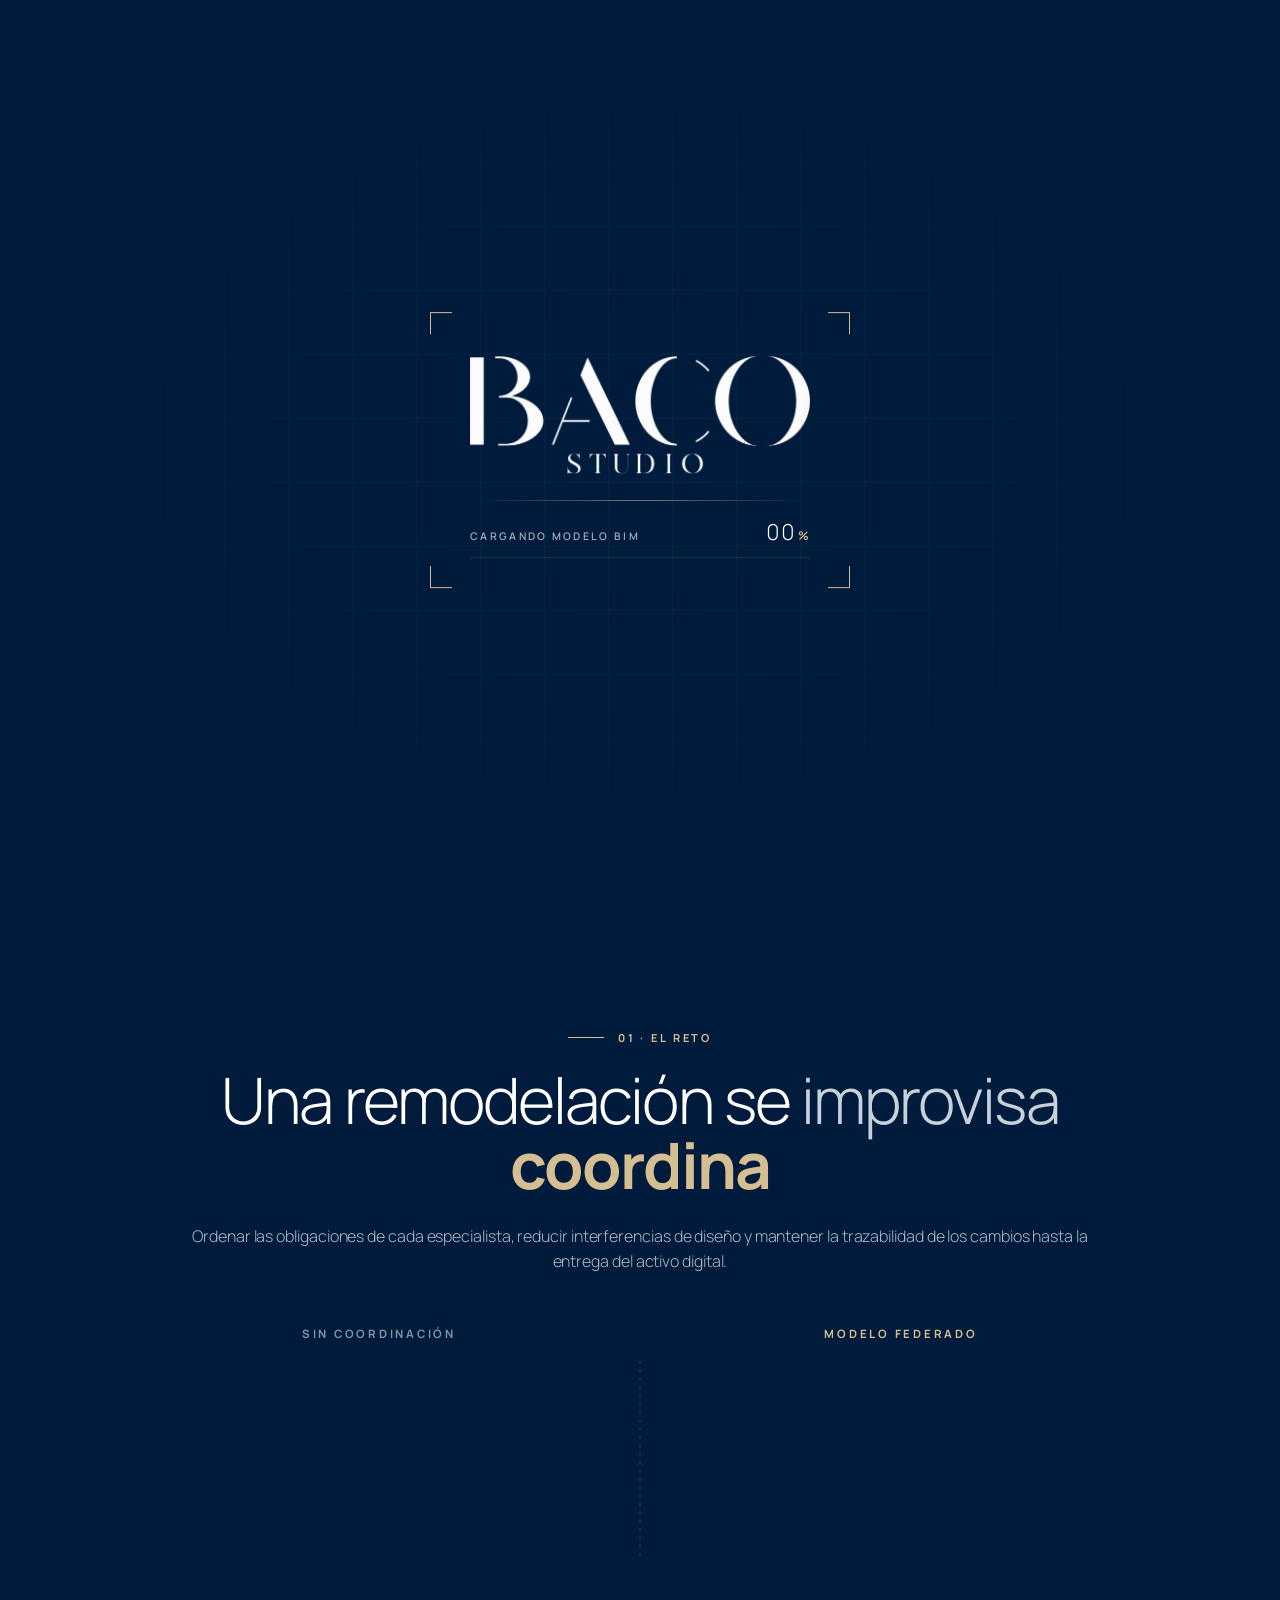
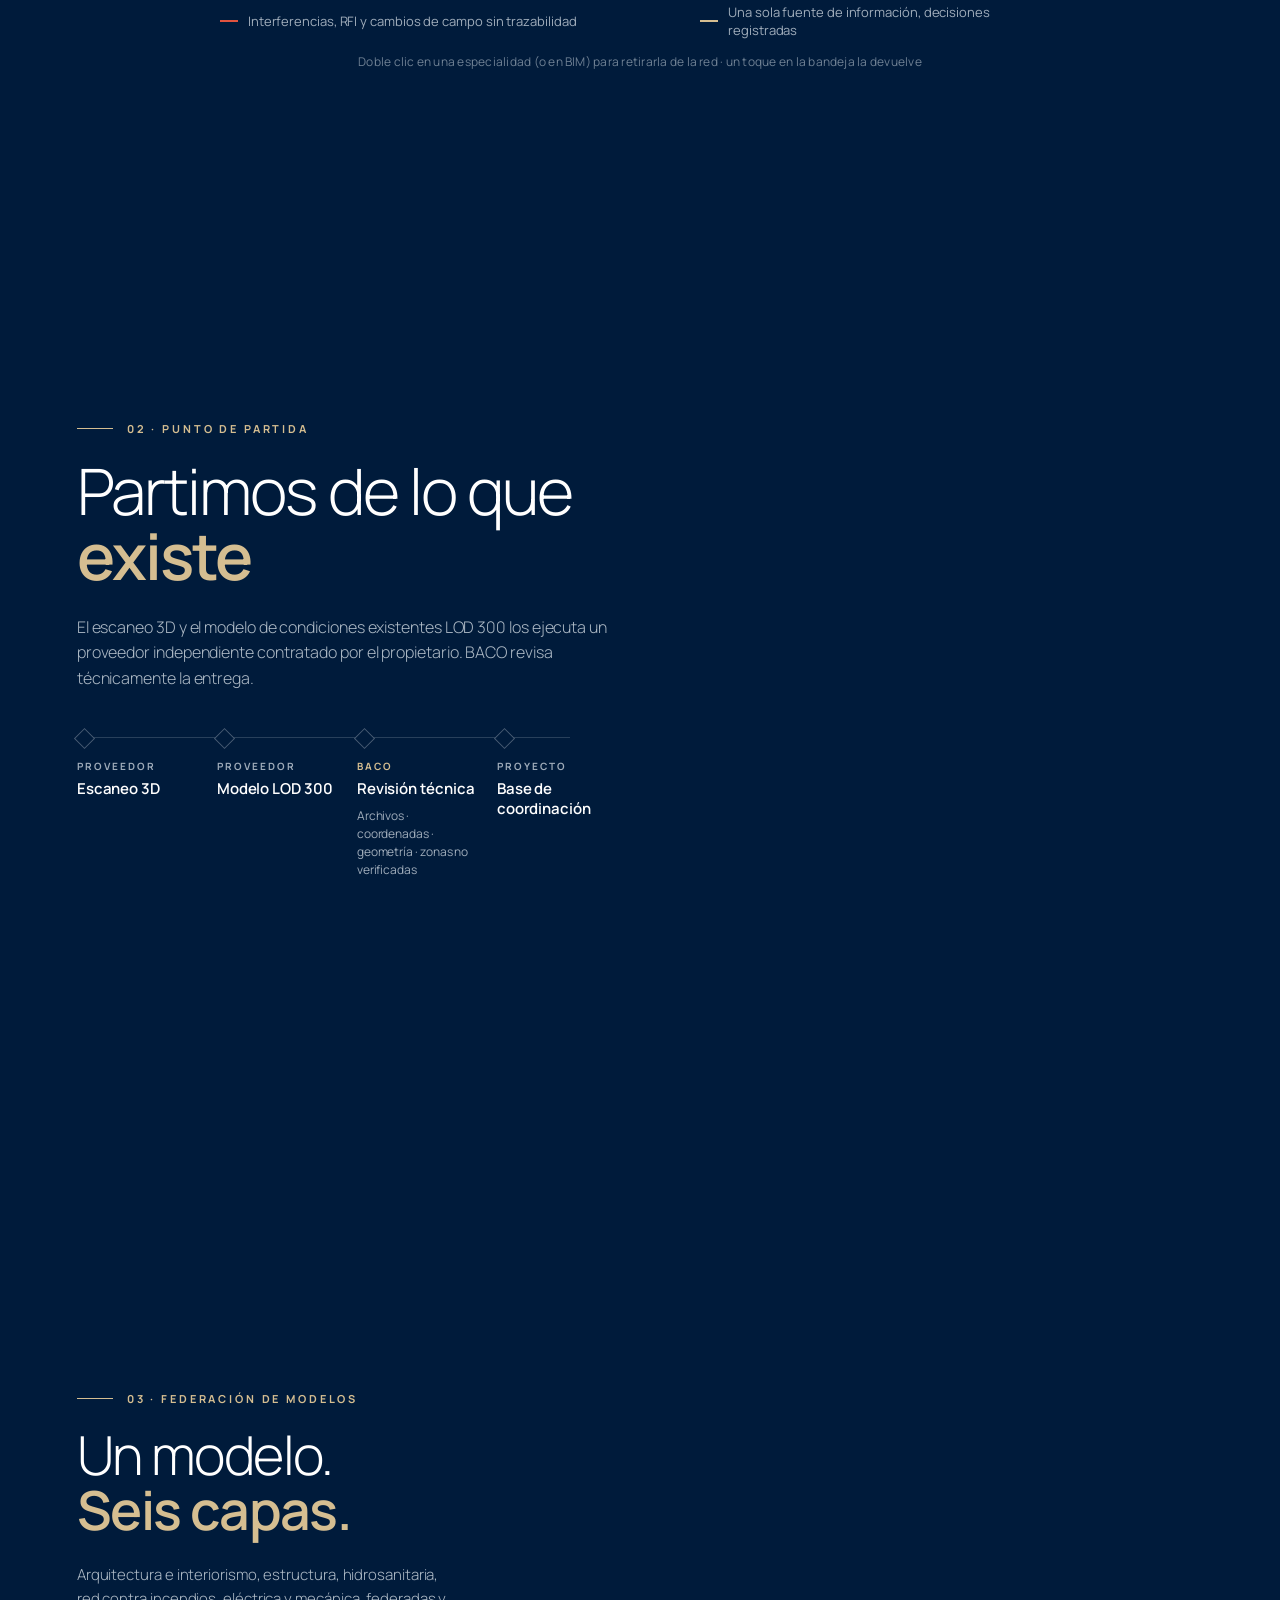
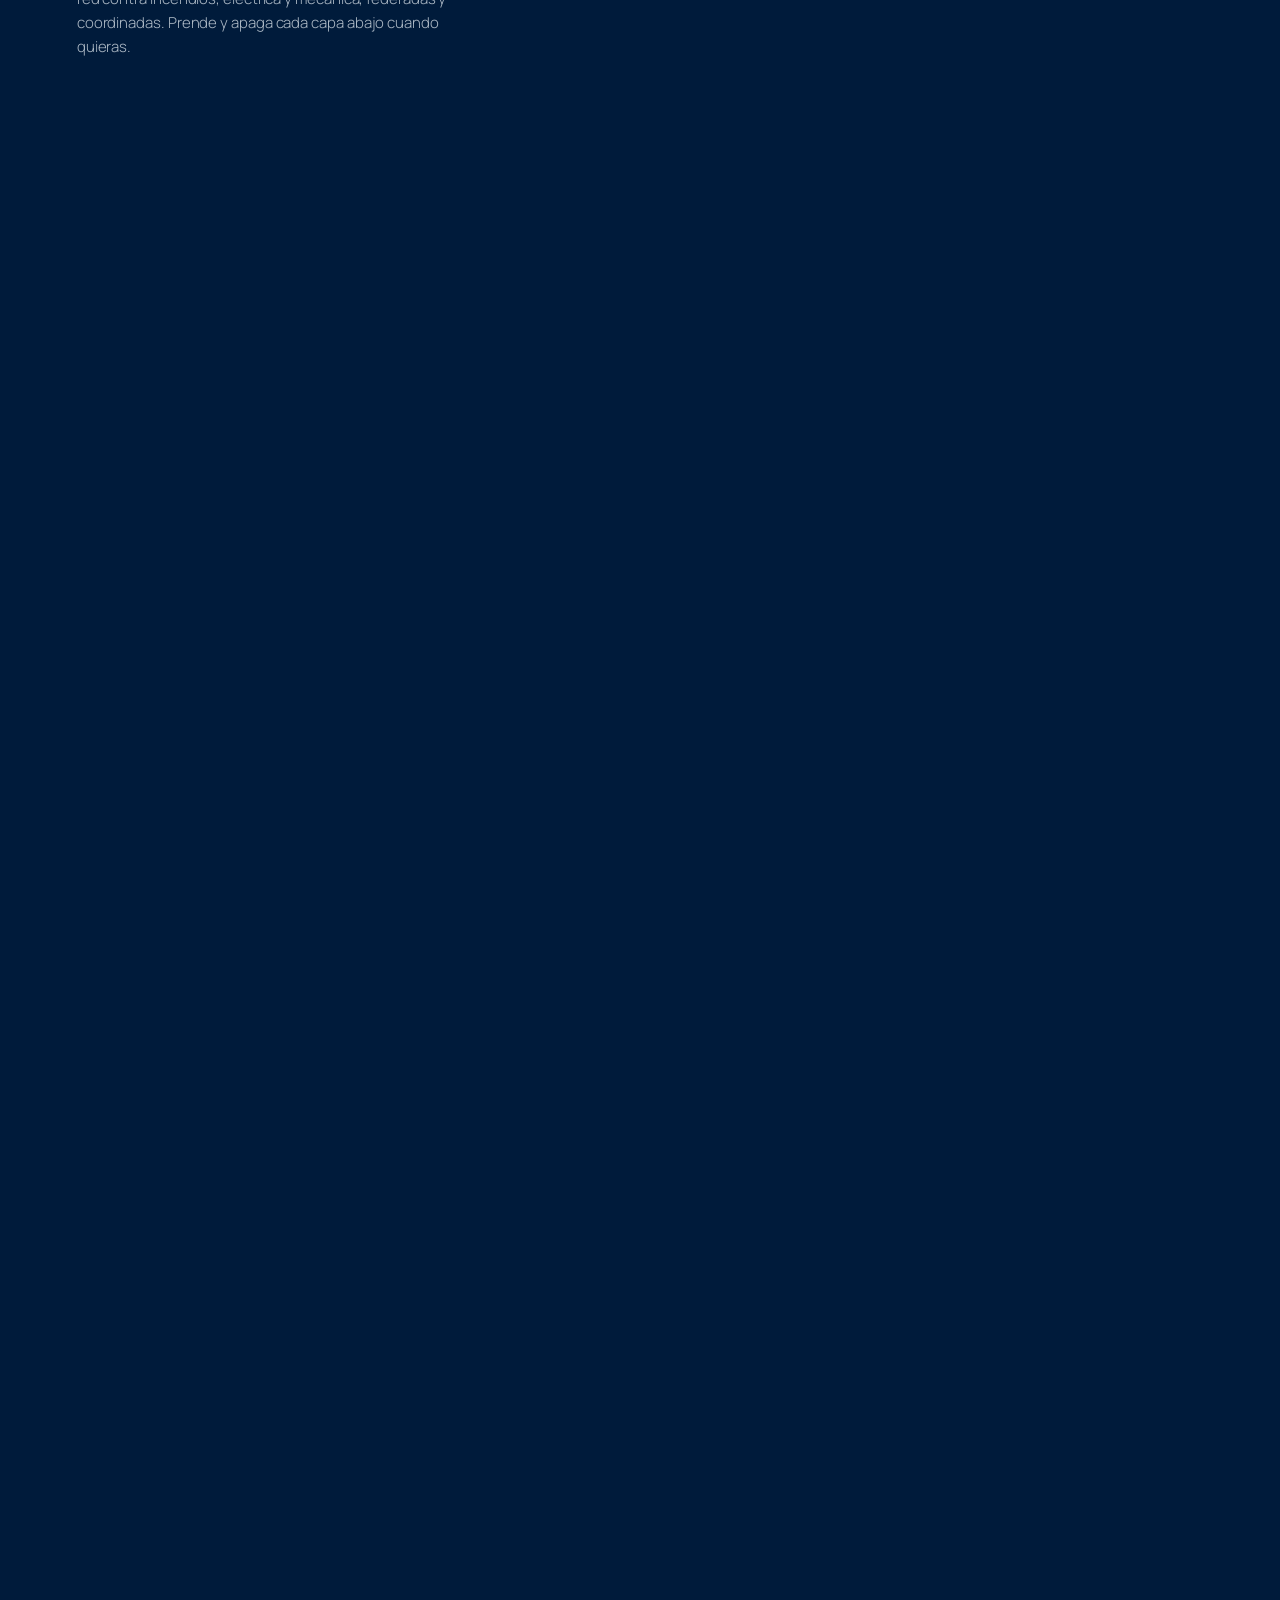
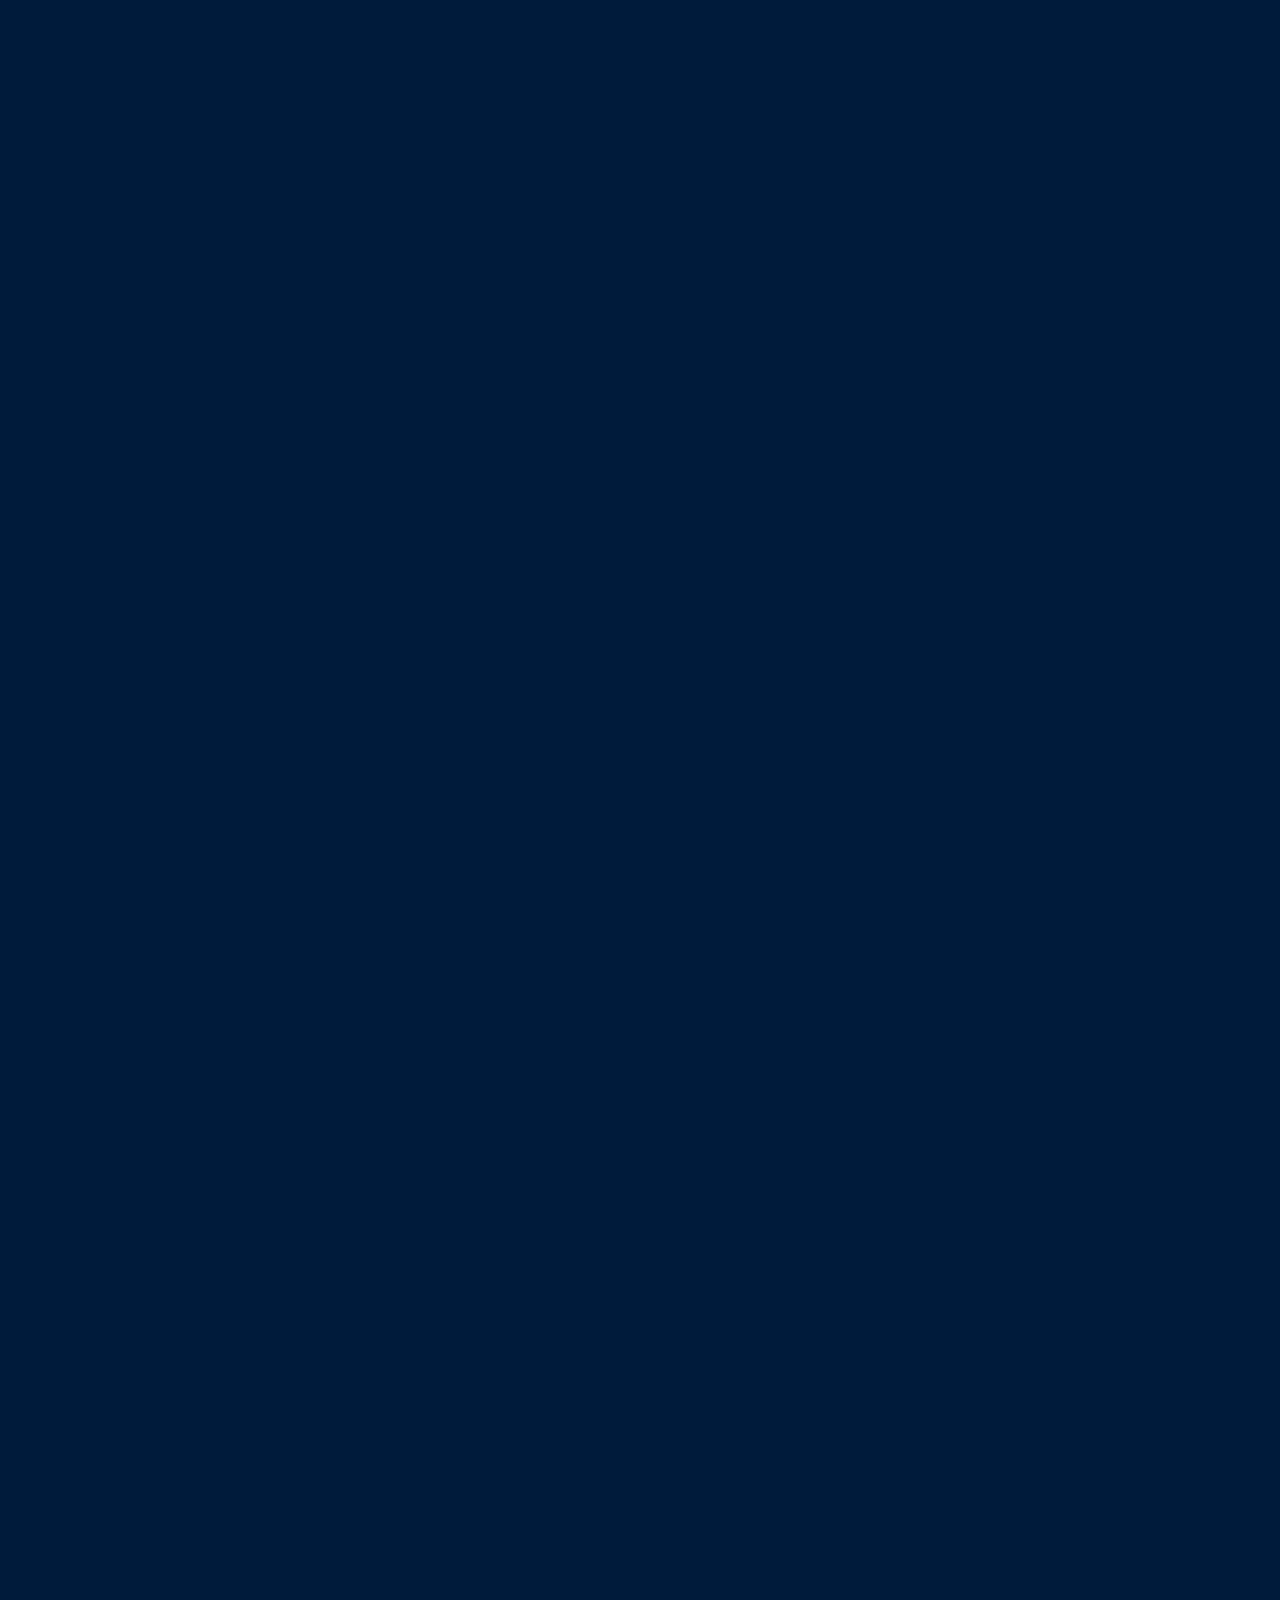
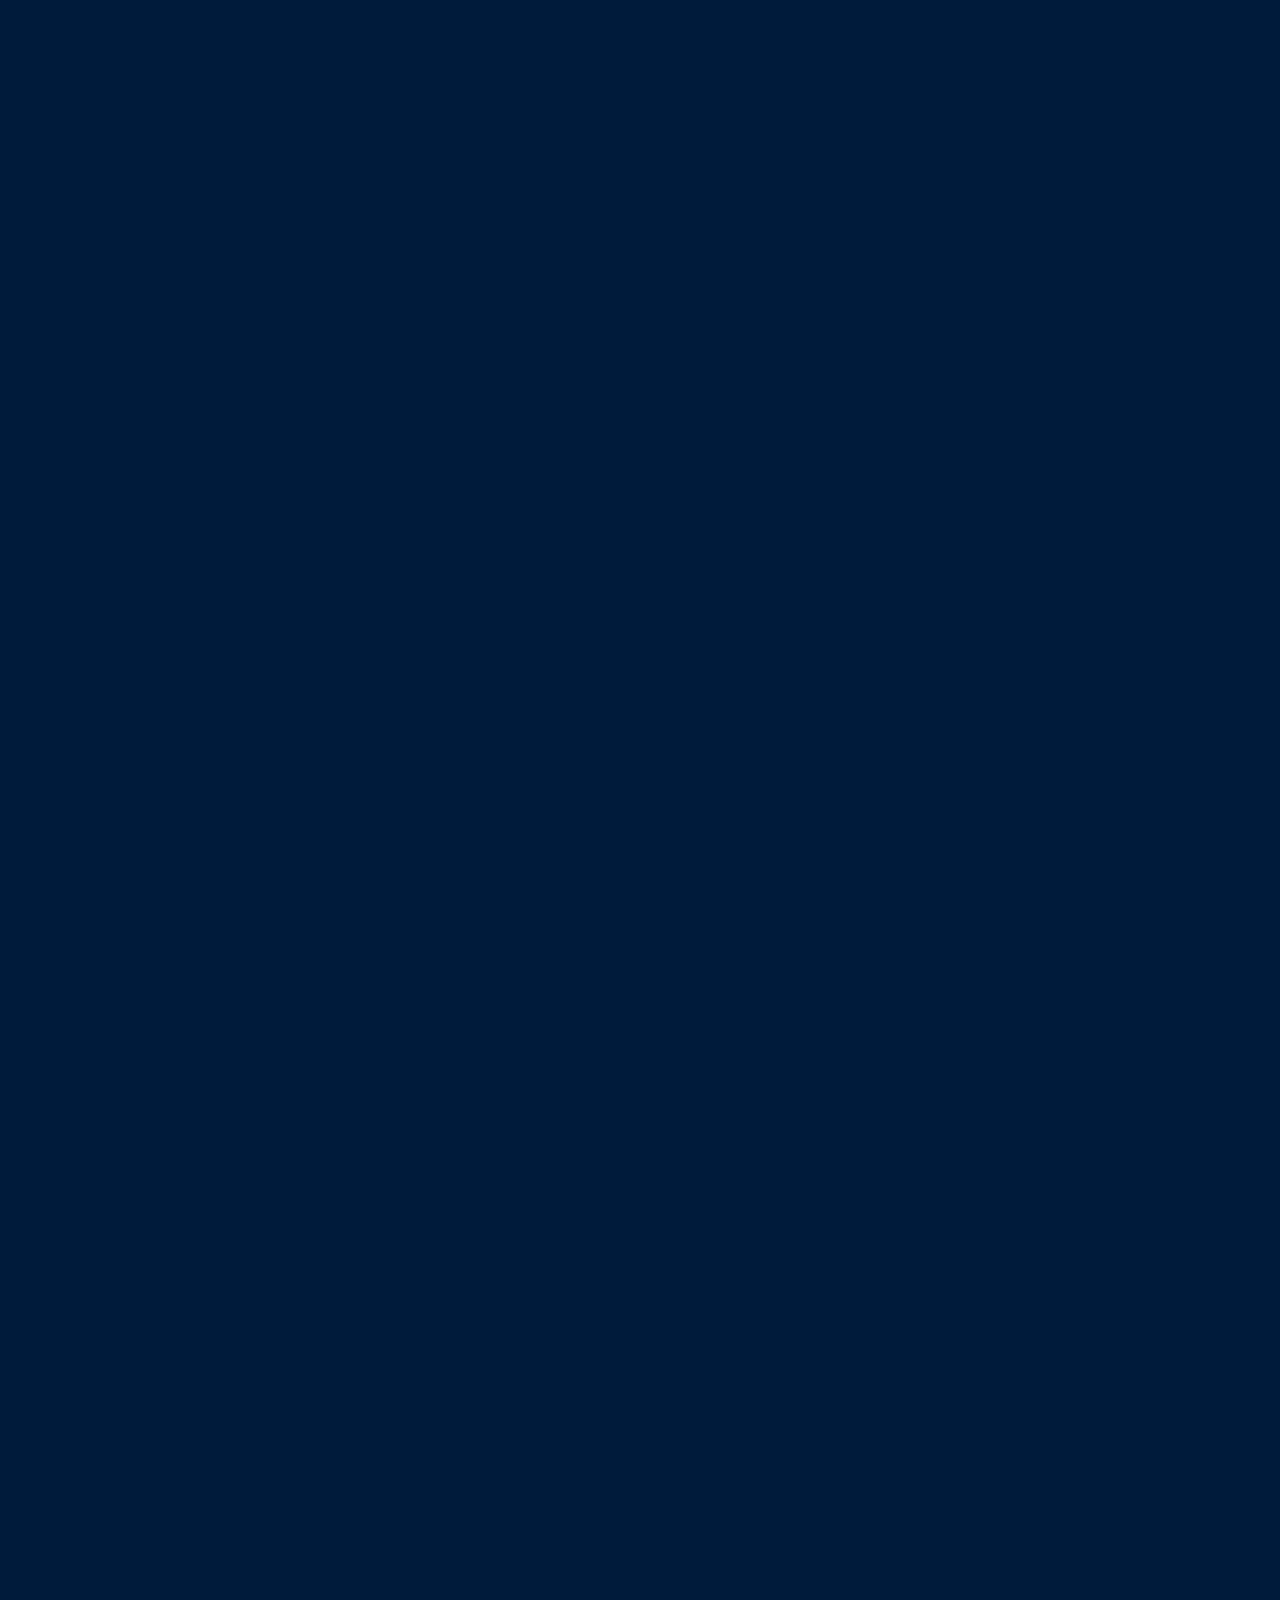
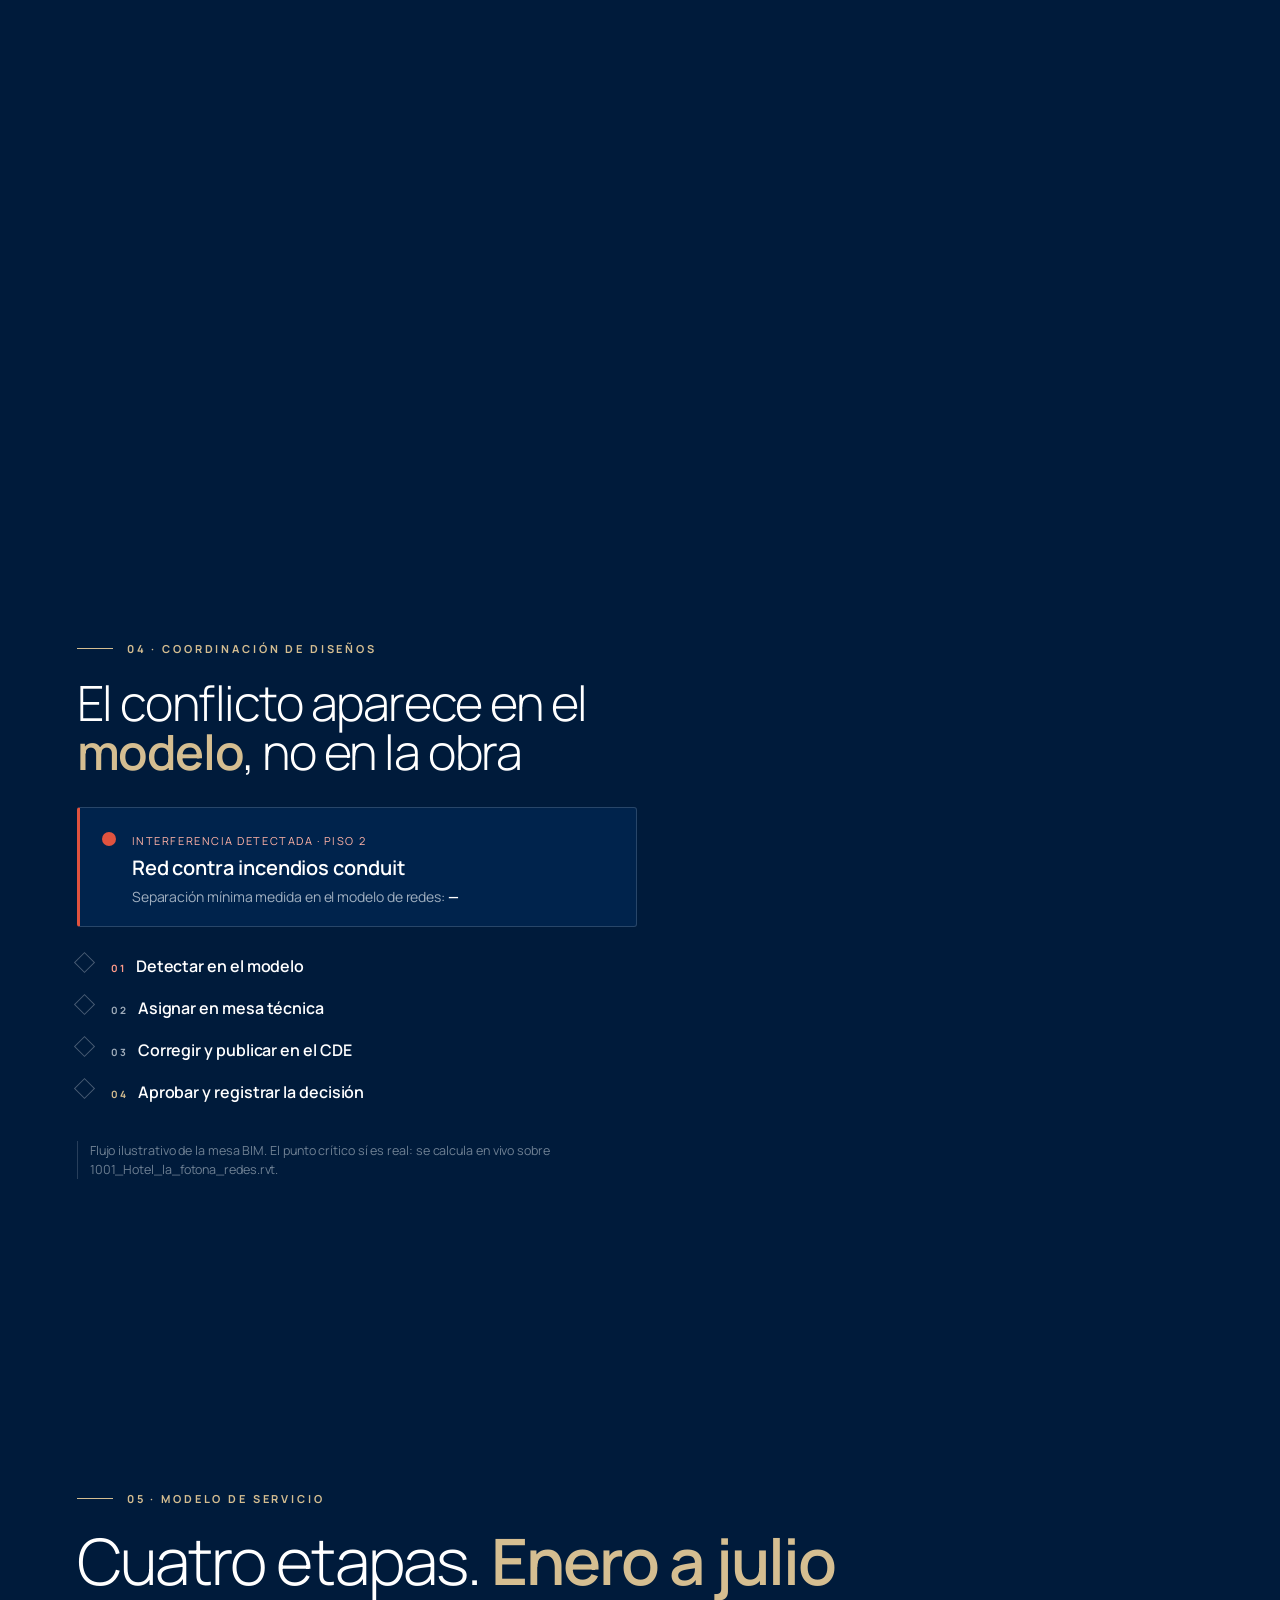
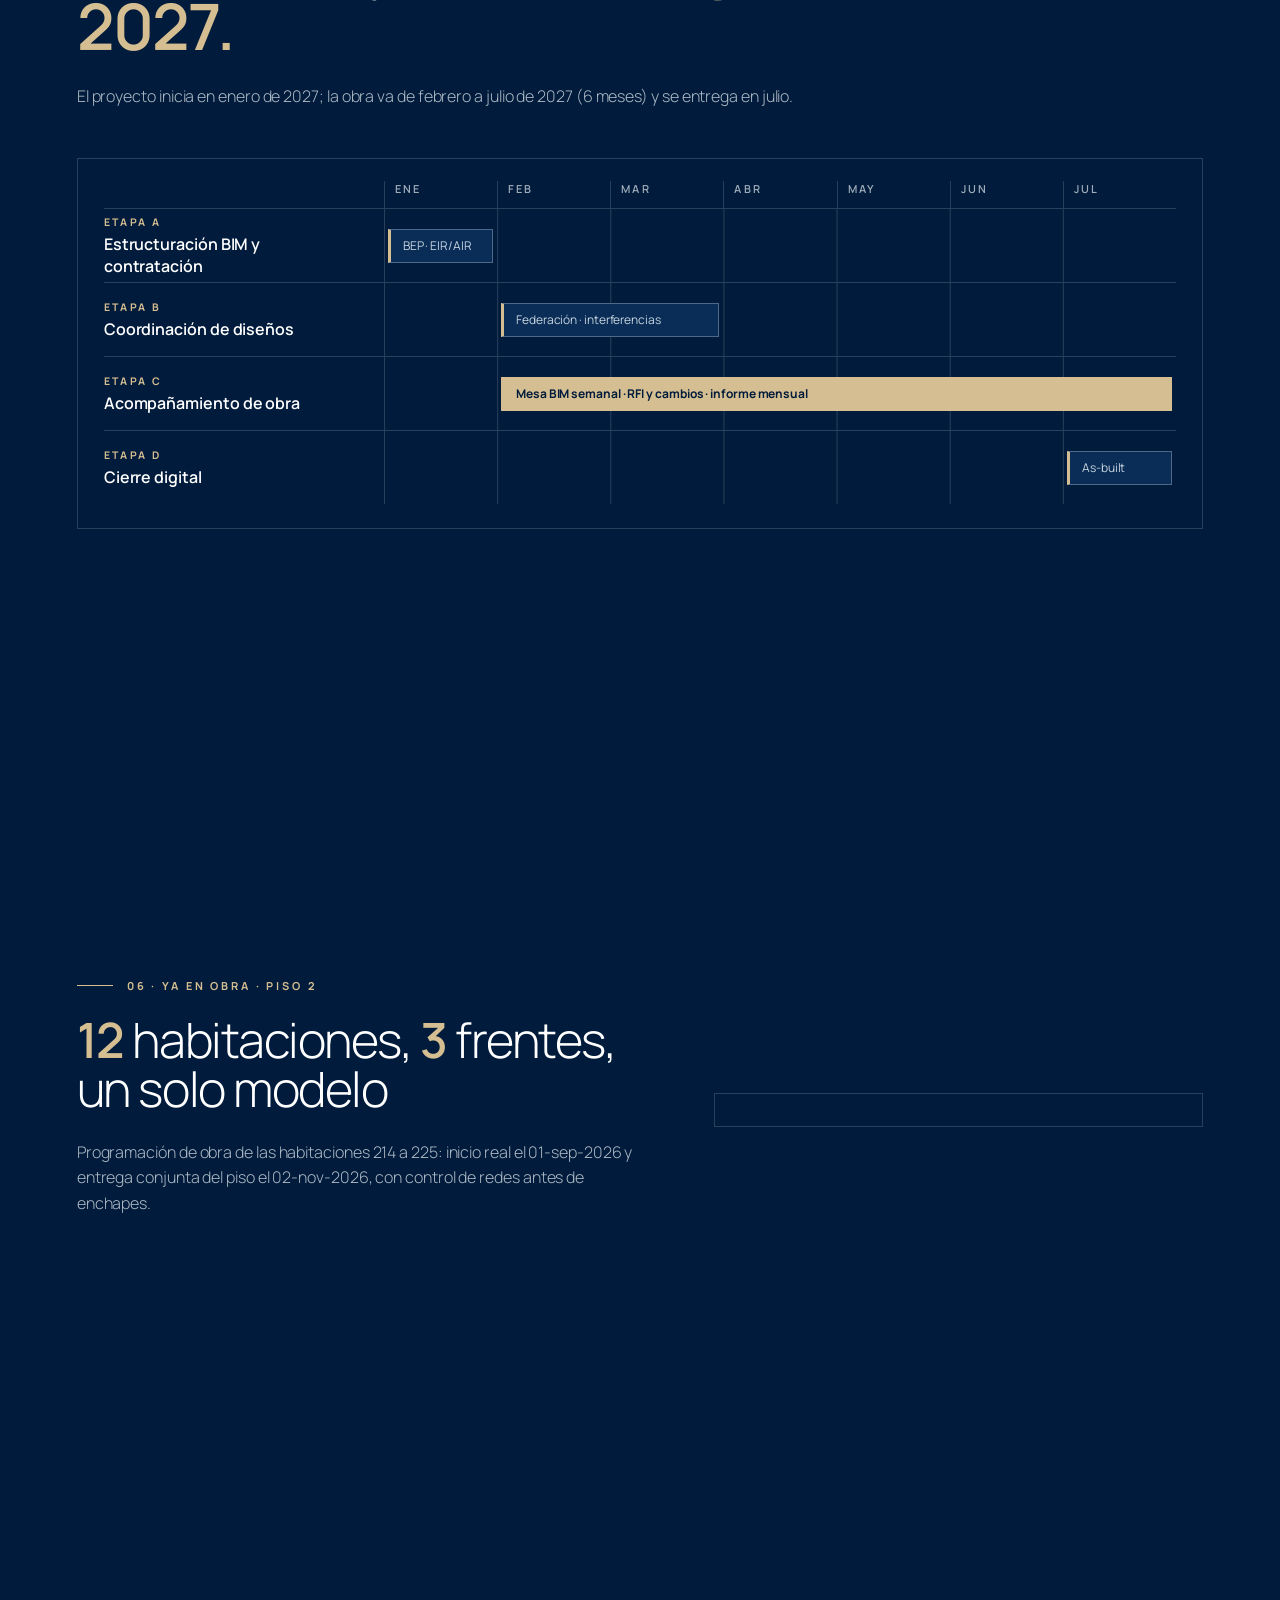
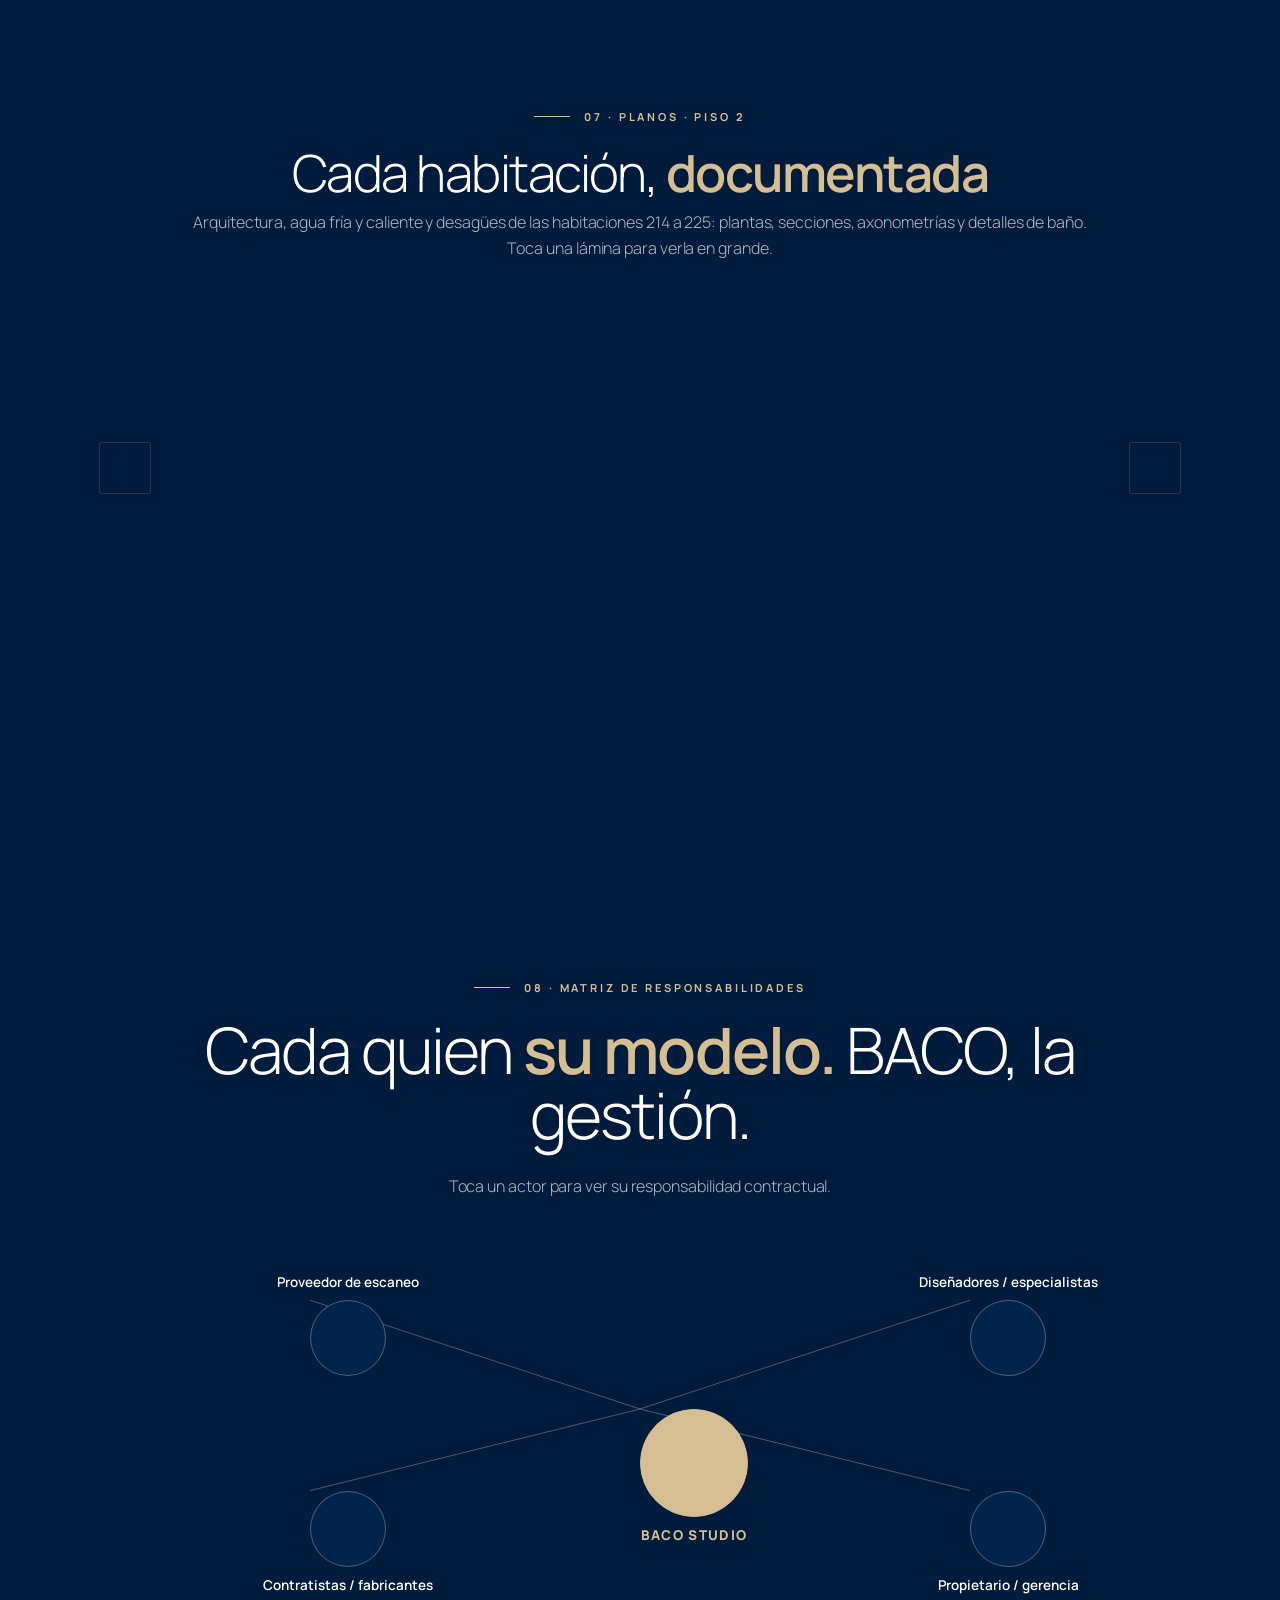
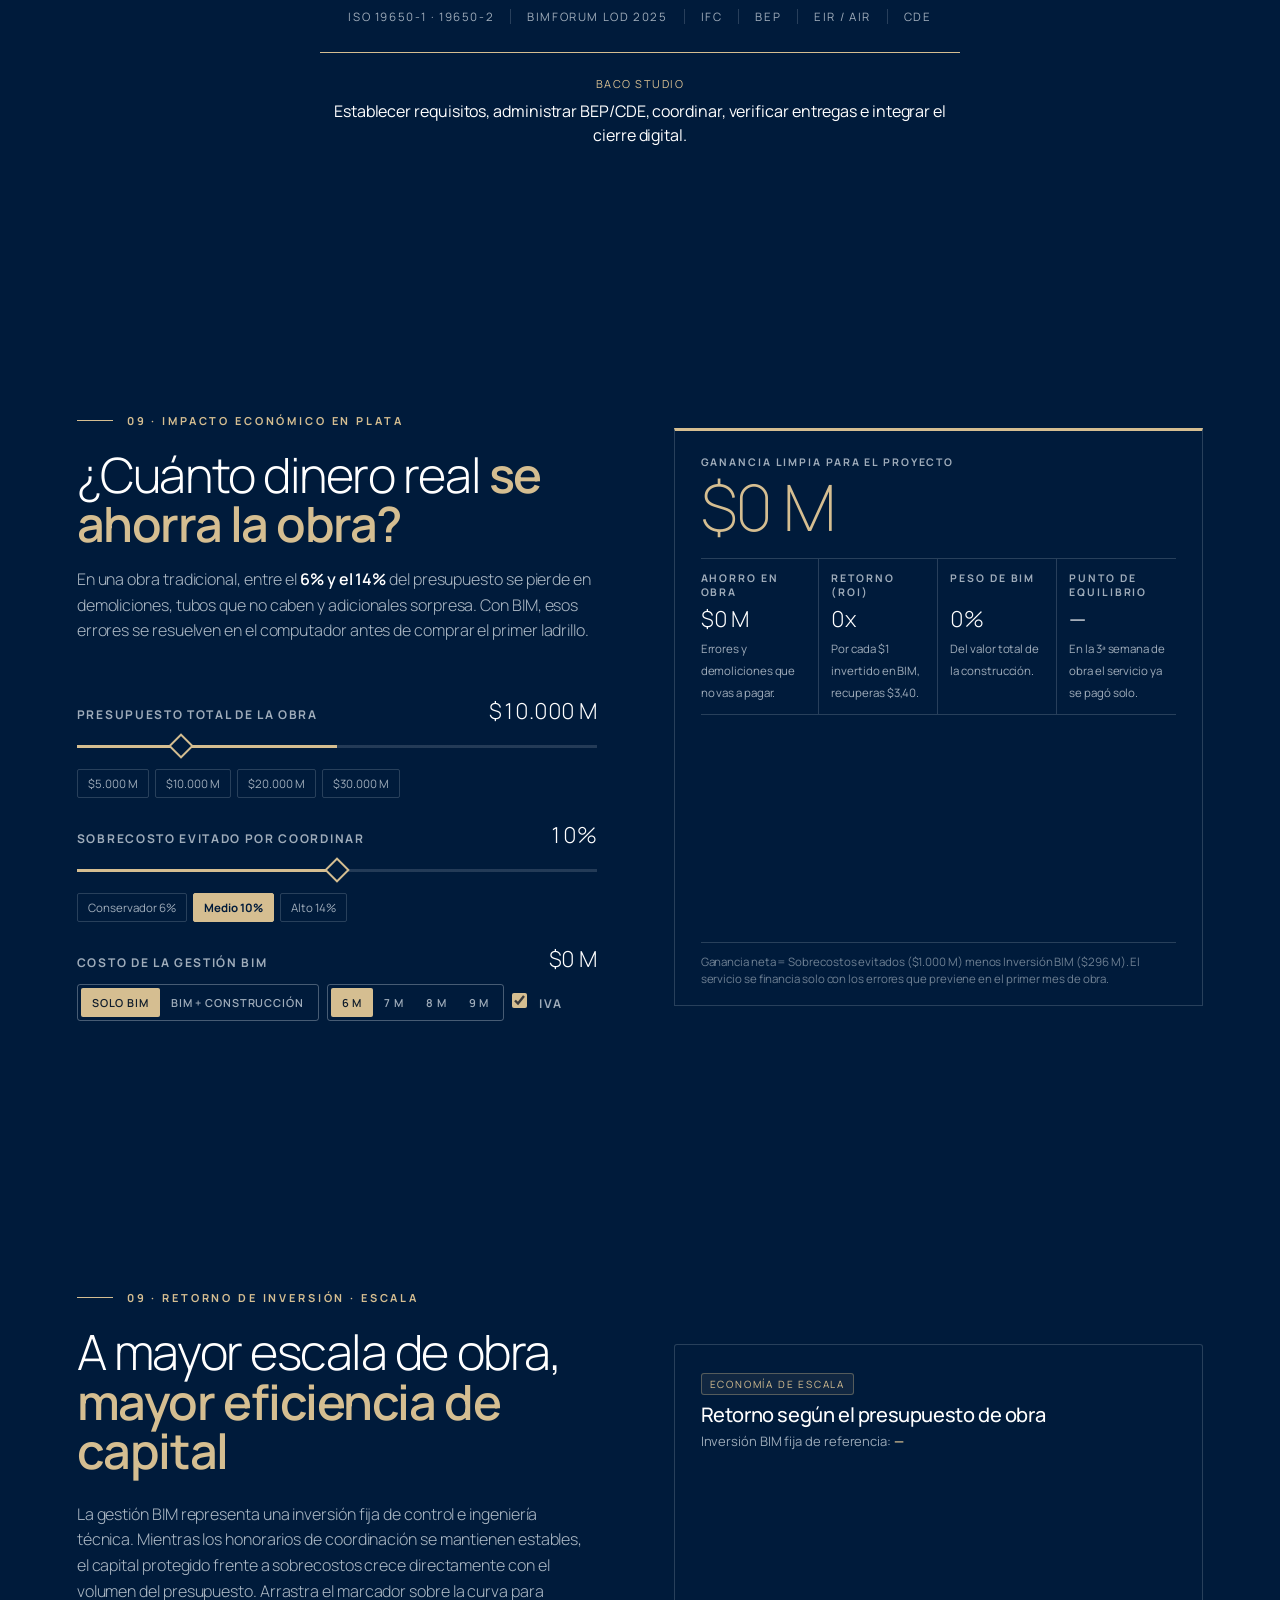
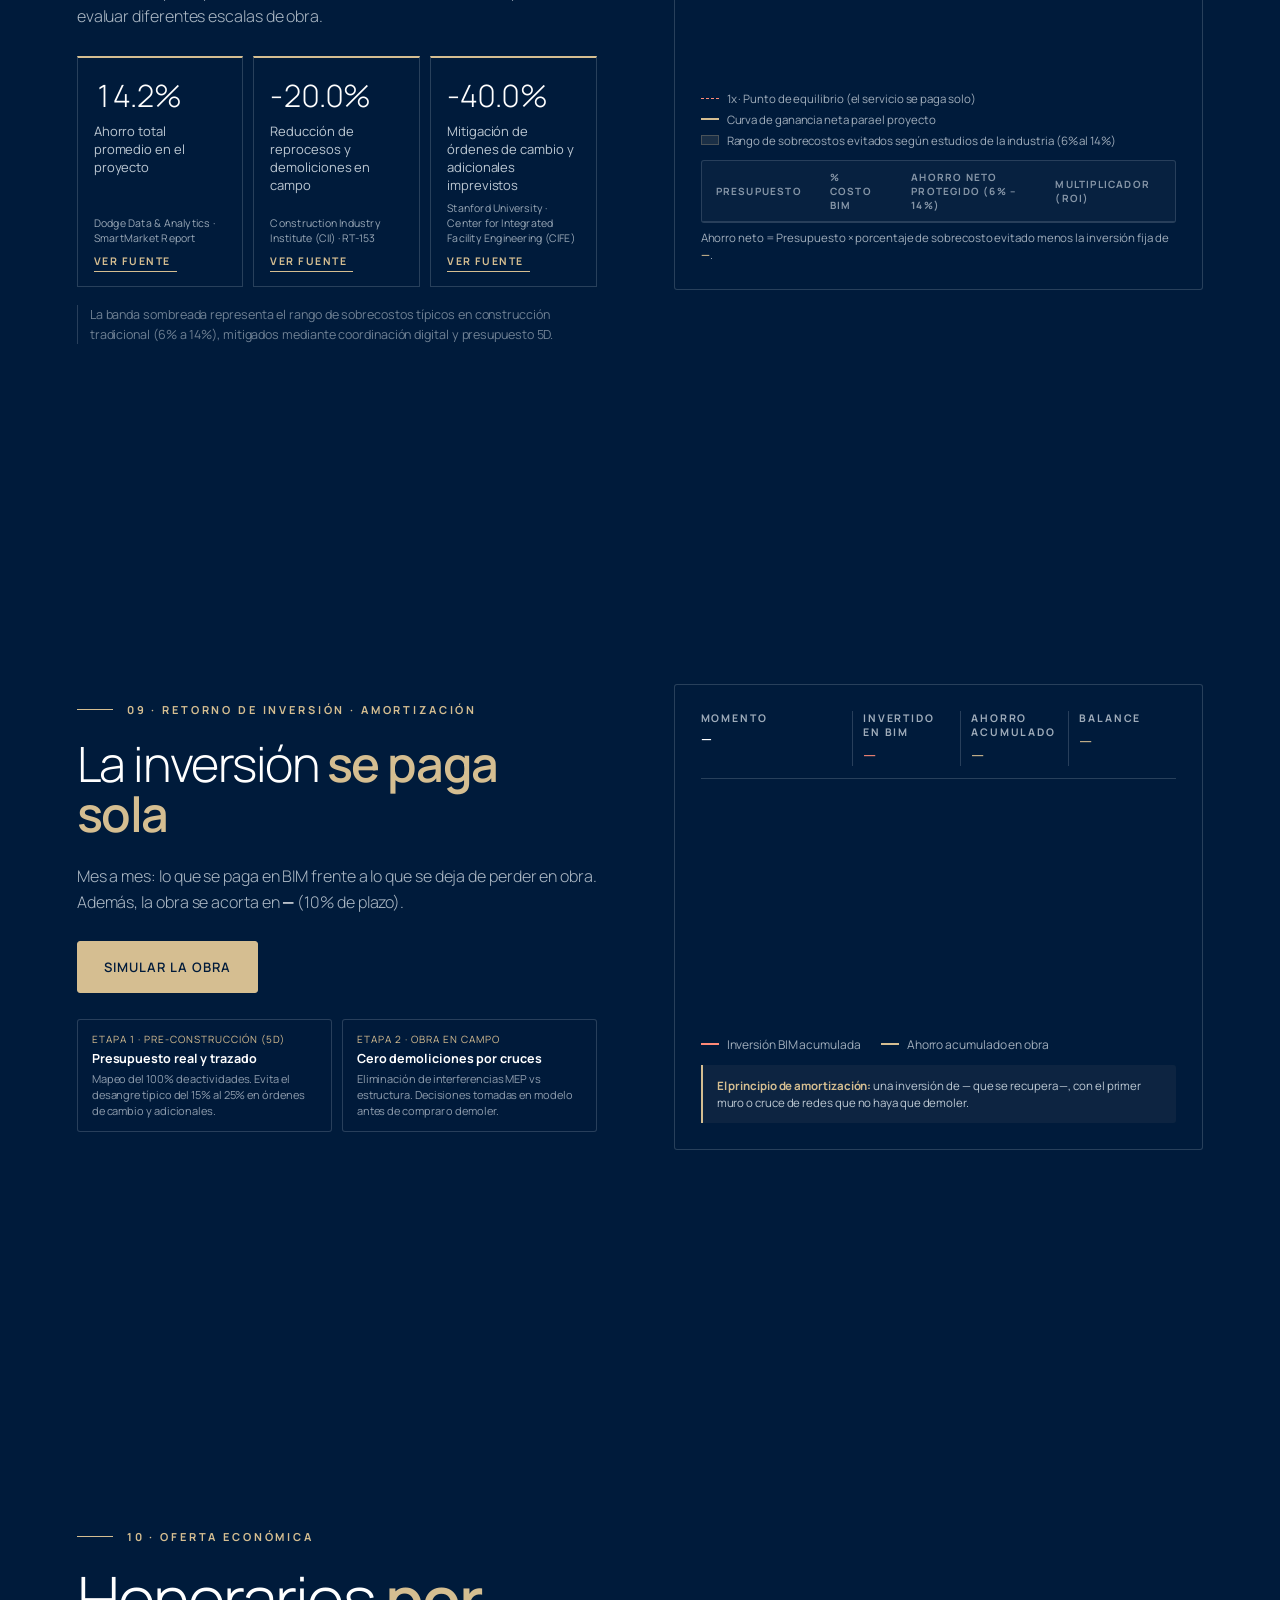
==== commit d048b7bd: "09.2: citas con enlace visible 'Ver fuente' Co-Authored-By: Claude Opus 5.5 <noreply@anthropic.com>" ====
--- a/docs/index.html
+++ b/docs/index.html
@@ -8,8 +8,8 @@
 <link rel="preconnect" href="https://fonts.googleapis.com" />
 <link rel="preconnect" href="https://fonts.gstatic.com" crossorigin />
 <link href="https://fonts.googleapis.com/css2?family=Manrope:wght@200;300;400;500;600;700;800&display=swap" rel="stylesheet" />
-  <script type="module" crossorigin src="./assets/index-CexlwFLU.js"></script>
-  <link rel="stylesheet" crossorigin href="./assets/index-B2LmNgb0.css">
+  <script type="module" crossorigin src="./assets/index-DohpNmBe.js"></script>
+  <link rel="stylesheet" crossorigin href="./assets/index-CH8O2Z7Z.css">
 </head>
 <body data-modo="cine">
 <div id="glow"><i class="g1"></i><i class="g2"></i><i class="g3"></i></div>
@@ -249,15 +249,15 @@
       <div class="fuentes" data-a="stagger">
         <a class="fuente" href="https://www.construction.com/" target="_blank" rel="noopener">
           <b>14.2%</b><span>Ahorro total promedio en el proyecto</span>
-          <small>Dodge Data &amp; Analytics · SmartMarket Report <i data-i="externo"></i></small>
+          <small><em>Dodge Data &amp; Analytics · SmartMarket Report</em><u>Ver fuente <i data-i="externo"></i></u></small>
         </a>
         <a class="fuente" href="https://www.construction-institute.org/" target="_blank" rel="noopener">
           <b>-20.0%</b><span>Reducción de reprocesos y demoliciones en campo</span>
-          <small>Construction Industry Institute (CII) · RT-153 <i data-i="externo"></i></small>
+          <small><em>Construction Industry Institute (CII) · RT-153</em><u>Ver fuente <i data-i="externo"></i></u></small>
         </a>
         <a class="fuente" href="https://cife.stanford.edu/" target="_blank" rel="noopener">
           <b>-40.0%</b><span>Mitigación de órdenes de cambio y adicionales imprevistos</span>
-          <small>Stanford University · Center for Integrated Facility Engineering (CIFE) <i data-i="externo"></i></small>
+          <small><em>Stanford University · Center for Integrated Facility Engineering (CIFE)</em><u>Ver fuente <i data-i="externo"></i></u></small>
         </a>
       </div>
       <p class="nota" data-a="up">La banda sombreada representa el rango de sobrecostos típicos en construcción tradicional (6% a 14%), mitigados mediante coordinación digital y presupuesto 5D.</p>
--- a/docs/assets/index-CH8O2Z7Z.css
+++ b/docs/assets/index-CH8O2Z7Z.css
@@ -0,0 +1 @@
+:root{--azul: #00234C;--blanco: #FFFFFF;--oro: #D5BE91;--gris: #DCE5EC;--noche: #101D2C;--txt2: rgba(220, 229, 236, .72);--linea: rgba(220, 229, 236, .14);--vidrio: rgba(220, 229, 236, .055);--rojo: #e0533f;color-scheme:dark}*{box-sizing:border-box;margin:0;padding:0}html{background:var(--noche)}body{background:var(--noche);color:var(--blanco);font-family:Manrope,system-ui,sans-serif;font-weight:400;-webkit-font-smoothing:antialiased;overflow-x:hidden}b,strong{font-weight:700}button{font:inherit;color:inherit;cursor:pointer;background:none;border:0}a{color:inherit}#glow{position:fixed;top:0;right:0;bottom:0;left:0;z-index:0;overflow:hidden;pointer-events:none;background:radial-gradient(120% 90% at 50% 120%,#00234c,#101d2c 60%)}#glow i{position:absolute;border-radius:50%;filter:blur(90px);opacity:.55;will-change:transform}#glow .g1{width:55vw;height:55vw;right:-18vw;top:-22vw;background:radial-gradient(circle,rgba(213,190,145,.55),transparent 65%);animation:flota1 22s ease-in-out infinite alternate}#glow .g2{width:70vw;height:70vw;left:-30vw;bottom:-35vw;background:radial-gradient(circle,rgba(36,96,170,.75),transparent 65%);animation:flota2 26s ease-in-out infinite alternate}#glow .g3{width:30vw;height:30vw;left:40vw;top:30vh;background:radial-gradient(circle,rgba(0,35,76,.9),transparent 70%);animation:flota1 30s ease-in-out infinite alternate-reverse}@keyframes flota1{to{transform:translate(-8vw,10vh) scale(1.15)}}@keyframes flota2{to{transform:translate(10vw,-8vh) scale(.9)}}#gl{position:fixed;top:0;right:0;bottom:0;left:0;width:100vw;height:100vh;z-index:1;display:block}#velo{position:fixed;top:0;right:0;bottom:0;left:0;z-index:2;pointer-events:none;background:linear-gradient(90deg,#101d2cd1,#101d2c59 42%,#101d2c00 62%);transition:opacity .8s}body[data-velo=centro] #velo{background:radial-gradient(70% 60% at 50% 50%,#101d2cc7,#101d2c40)}body[data-modo=libre] #velo{opacity:0}#etiquetas{position:fixed;top:0;right:0;bottom:0;left:0;z-index:3;pointer-events:none}.etq{position:absolute;transform:translate(-50%,-100%);padding:6px 12px;border-radius:99px;font-size:12px;font-weight:600;background:#e0533feb;color:#fff;white-space:nowrap;box-shadow:0 0 24px #e0533f99;transition:opacity .3s}#top{position:fixed;top:0;left:0;right:0;z-index:20;display:flex;align-items:center;gap:24px;padding:14px 28px}.marca{display:flex;align-items:center;gap:10px;text-decoration:none}.marca img{width:38px;height:38px;filter:invert(1);opacity:.95}.marca span{font-size:13px;letter-spacing:.24em;font-weight:300}.marca b{font-weight:700}.ruta{font-size:12px;letter-spacing:.14em;text-transform:uppercase;color:var(--txt2)}.ruta i{color:var(--oro);font-style:normal;margin:0 6px}.btn-explorar{margin-left:auto;padding:10px 18px;border-radius:99px;font-size:13px;font-weight:600;background:var(--vidrio);border:1px solid var(--linea);-webkit-backdrop-filter:blur(14px);backdrop-filter:blur(14px);transition:color .3s,background .3s,border-color .3s,box-shadow .3s}.btn-explorar:hover{background:var(--oro);color:var(--noche);border-color:var(--oro)}#barra{position:absolute;left:0;right:0;bottom:0;height:2px;background:#dce5ec0f}#barra i{display:block;height:100%;width:0;background:linear-gradient(90deg,var(--oro),#fff);box-shadow:0 0 12px var(--oro)}.glass{position:relative;background:linear-gradient(160deg,#dce5ec1c,#dce5ec08);border:1px solid var(--linea);border-radius:22px;backdrop-filter:blur(18px) saturate(1.2);-webkit-backdrop-filter:blur(18px) saturate(1.2);box-shadow:0 30px 80px -30px #000000a6,inset 0 1px #ffffff1f}.chip{display:inline-flex;align-items:center;gap:8px;padding:9px 16px;border-radius:99px;font-size:13px;font-weight:500;background:#dce5ec12;border:1px solid var(--linea);-webkit-backdrop-filter:blur(12px);backdrop-filter:blur(12px);white-space:nowrap}.chip.c-rojo{border-color:#e0533f99;color:#ffb3a6}.chip.c-oro{border-color:#d5be9199;color:var(--oro)}main{position:relative;z-index:5}.esc{position:relative;min-height:100vh;padding:120px 6vw;display:flex;align-items:center}.esc .txt{max-width:560px;position:relative;z-index:2}.esc.centro{justify-content:center;text-align:center;flex-direction:column}.esc.centro .txt{max-width:900px}.esc.ancho{flex-wrap:wrap;gap:48px 6vw;align-content:center}.k{font-size:12px;letter-spacing:.22em;text-transform:uppercase;color:var(--oro);font-weight:600;margin-bottom:22px}h1,h2{font-weight:200;letter-spacing:-.035em;line-height:.98}h1{font-size:clamp(52px,8.4vw,128px)}h2{font-size:clamp(38px,5vw,74px)}[data-escena=critico] h2,[data-escena=obra] h2{font-size:clamp(34px,3.8vw,58px)}h1 b,h2 b{font-weight:700;color:var(--oro)}.lead{margin-top:26px;font-size:clamp(16px,1.25vw,19px);line-height:1.6;color:var(--txt2);font-weight:300}.nota{margin-top:18px;font-size:12.5px;line-height:1.55;color:#dce5ec80}.mini{font-size:12px;color:var(--txt2);letter-spacing:.04em}.w{display:inline-block;will-change:transform,filter,opacity}.hero .txt{max-width:720px}.stats{display:flex;gap:14px;margin-top:40px;flex-wrap:wrap;perspective:900px}.stat{padding:18px 22px 16px;min-width:160px}.stat small{display:block;font-size:11px;letter-spacing:.14em;text-transform:uppercase;color:var(--txt2);margin-bottom:8px}.stat b{font-size:34px;font-weight:300;letter-spacing:-.02em}.scroll-hint{margin-top:48px;font-size:12px;letter-spacing:.12em;text-transform:uppercase;color:var(--txt2);display:flex;align-items:center;gap:12px}.scroll-hint span{width:22px;height:34px;border:1px solid var(--linea);border-radius:12px;position:relative}.scroll-hint span:after{content:"";position:absolute;left:50%;top:7px;width:3px;height:7px;margin-left:-1.5px;border-radius:2px;background:var(--oro);animation:rueda 1.8s infinite}@keyframes rueda{0%{opacity:0;transform:translateY(0)}30%{opacity:1}to{opacity:0;transform:translateY(12px)}}.tachado{position:relative}.strike{position:relative;display:inline-block;color:#dce5ece6}.strike:after{content:"";position:absolute;left:-4%;right:-4%;top:54%;height:4px;background:var(--rojo);border-radius:2px;transform:scaleX(var(--s, 0));transform-origin:left;box-shadow:0 0 18px var(--rojo)}.nueva{display:inline-block;font-weight:700;color:var(--oro)}.nube-chips{position:relative;width:min(1100px,100%);height:220px;margin-top:40px}.nube-chips .chip{position:absolute;left:50%;top:50%}.leyendo{margin-top:34px;padding:24px 26px;max-width:460px}.leyendo .pct{display:block;font-size:54px;font-weight:200;letter-spacing:-.03em;margin:6px 0 12px}.leyendo .barra{height:6px;border-radius:6px;background:#dce5ec1a;overflow:hidden}.leyendo .barra i{display:block;height:100%;width:0;border-radius:6px;background:linear-gradient(90deg,#2c6fc0,var(--oro));box-shadow:0 0 14px #d5be9199}.checks{display:flex;flex-wrap:wrap;gap:8px;margin-top:16px}.checks span{font-size:12px;padding:6px 11px;border-radius:99px;background:#d5be911a;color:var(--oro);border:1px solid rgba(213,190,145,.25);opacity:.25;transition:opacity .4s}.checks span.ok{opacity:1}.capas-sec{display:block;padding:0;height:640vh}.capas-sec .pin{position:sticky;top:0;height:100vh;display:flex;align-items:center;padding:100px 6vw 120px;gap:4vw}.pasos{list-style:none;margin-top:30px;display:grid;gap:6px}.pasos li{display:flex;align-items:center;gap:12px;font-size:14px;color:#dce5ec73;padding:7px 0;transition:color .4s,background .4s,border-color .4s,box-shadow .4s;cursor:pointer}.pasos li i{width:10px;height:10px;border-radius:50%;background:var(--c);opacity:.35;transition:color .4s,background .4s,border-color .4s,box-shadow .4s;flex:none}.pasos li .t{flex:1}.pasos li .p{width:80px;height:2px;background:#dce5ec1a;border-radius:2px;overflow:hidden}.pasos li .p b{display:block;height:100%;width:0;background:var(--c)}.pasos li.on{color:#fff;font-weight:600}.pasos li.on i{opacity:1;box-shadow:0 0 14px var(--c);transform:scale(1.3)}.tarjetas-capa{position:relative;margin-left:auto;width:min(380px,34vw);height:420px;perspective:1100px;align-self:flex-end}.tcapa{position:absolute;inset:0 0 auto 0;padding:26px;opacity:0;visibility:hidden}.tcapa .num{font-size:12px;letter-spacing:.18em;color:var(--txt2)}.tcapa h3{font-size:34px;font-weight:300;letter-spacing:-.02em;margin:8px 0 14px;display:flex;align-items:center;gap:12px}.tcapa h3 i{width:14px;height:14px;border-radius:50%;background:var(--c);box-shadow:0 0 18px var(--c)}.tcapa p{font-size:14px;line-height:1.55;color:var(--txt2)}.tcapa ul{list-style:none;margin-top:16px;display:grid;gap:8px}.tcapa li{display:flex;justify-content:space-between;font-size:13px;padding:9px 12px;border-radius:12px;background:#dce5ec0d}.tcapa li b{color:var(--c);font-weight:600}.alerta{display:flex;gap:16px;align-items:flex-start;padding:20px 22px;margin-top:30px;border-color:#e0533f73}.alerta .punto{width:14px;height:14px;margin-top:4px;border-radius:50%;background:var(--rojo);box-shadow:0 0 #e0533fb3;animation:pulso 1.6s infinite;flex:none}@keyframes pulso{to{box-shadow:0 0 0 18px #e0533f00}}.alerta small{font-size:11px;letter-spacing:.14em;text-transform:uppercase;color:#ffb3a6}.alerta b{display:block;font-size:20px;font-weight:600;margin:4px 0 6px}.alerta p{font-size:14px;color:var(--txt2)}.alerta strong{color:#fff}.chat{display:grid;gap:10px;margin-top:18px}.msg{display:flex;gap:12px;align-items:center;padding:12px 16px 12px 12px;border-radius:18px;max-width:470px}.msg.der{margin-left:40px}.msg i{width:36px;height:36px;border-radius:50%;display:grid;place-items:center;font-style:normal;font-size:10.5px;font-weight:700;letter-spacing:.05em;background:var(--azul);border:1px solid var(--oro);color:var(--oro);flex:none}.msg p{font-size:14px;line-height:1.45}.etapas{display:grid;grid-template-columns:repeat(4,1fr);gap:16px;width:100%;perspective:1400px}.etapa{padding:24px 22px 22px;min-height:300px;display:flex;flex-direction:column;transform-style:preserve-3d}.etapa .letra{font-size:64px;font-weight:200;line-height:1;color:var(--oro)}.etapa small{position:absolute;top:26px;right:22px;font-size:12px;padding:5px 10px;border-radius:99px;border:1px solid var(--linea);color:var(--txt2)}.etapa h3{font-size:20px;font-weight:600;margin:18px 0 10px;letter-spacing:-.01em}.etapa p{font-size:14px;line-height:1.55;color:var(--txt2);flex:1}.etapa em{font-style:normal;margin-top:16px;font-size:12px;color:var(--oro);padding-top:12px;border-top:1px solid var(--linea)}.frentes{display:grid;gap:10px;margin-top:26px}.frente{display:flex;align-items:center;gap:12px;padding:12px 14px;border-radius:16px}.frente b{font-size:12px;letter-spacing:.1em;text-transform:uppercase;color:var(--oro);width:70px;flex:none}.frente .habs{display:flex;gap:6px;flex-wrap:wrap}.frente .habs span{font-size:13px;padding:5px 10px;border-radius:10px;background:#dce5ec12}.frente .habs em{font-style:normal;color:var(--txt2);align-self:center}.linea{flex:1;min-width:320px;max-width:560px;padding:26px 26px 18px;margin-left:auto}.eje{position:relative;padding-left:28px}.eje:before{content:"";position:absolute;left:7px;top:6px;bottom:6px;width:2px;background:#dce5ec1a}.eje .traz{position:absolute;left:7px;top:6px;width:2px;height:0;background:linear-gradient(var(--oro),#2c6fc0);box-shadow:0 0 10px var(--oro)}.hito{position:relative;padding:0 0 16px}.hito:before{content:"";position:absolute;left:-26px;top:4px;width:12px;height:12px;border-radius:50%;background:var(--noche);border:2px solid var(--oro)}.hito time{font-size:11px;letter-spacing:.12em;text-transform:uppercase;color:var(--oro)}.hito b{display:block;font-size:15px;font-weight:600;margin:2px 0 3px}.hito p{font-size:12.5px;color:var(--txt2);line-height:1.45}.renders{display:flex;gap:12px;margin-top:28px}.renders figure{flex:1;padding:6px;border-radius:18px;overflow:hidden}.renders img{display:block;width:100%;aspect-ratio:4/3;object-fit:cover;border-radius:13px}.renders figcaption{font-size:11.5px;color:var(--txt2);padding:8px 6px 2px}.hab-frame{flex:1;min-width:340px;height:min(72vh,640px);padding:0;overflow:hidden;margin-left:auto}#hab{display:block;width:100%;height:100%;cursor:grab;touch-action:none}#hab:active{cursor:grabbing}.hab-carga{position:absolute;top:0;right:0;bottom:0;left:0;display:grid;place-content:center;justify-items:center;gap:14px;font-size:13px;color:var(--txt2);transition:opacity .6s}.hab-carga span{width:34px;height:34px;border-radius:50%;border:2px solid var(--linea);border-top-color:var(--oro);animation:gira 1s linear infinite}.hab-carga.fin{opacity:0;pointer-events:none}@keyframes gira{to{transform:rotate(360deg)}}.hab-tags{position:absolute;left:16px;bottom:16px;display:flex;gap:8px;flex-wrap:wrap}.actores{position:relative;width:min(1100px,100%);height:320px;margin-top:30px;perspective:1000px}.actores>*{position:absolute;left:50%;top:50%}.actor{padding:16px 24px;border-radius:99px;font-size:16px;font-weight:600;transition:background .3s,border-color .3s,box-shadow .3s}.actor:hover,.actor.on{border-color:var(--oro);box-shadow:0 0 40px -6px #d5be918c}.actor.oro{background:linear-gradient(120deg,#d5be9159,#d5be911f);border-color:var(--oro);color:#fff}.chip.s{font-size:12px;color:var(--txt2)}.resp{max-width:640px;padding:20px 26px;margin-top:18px;text-align:left}.resp small{font-size:11px;letter-spacing:.14em;text-transform:uppercase;color:var(--oro)}.resp p{font-size:16px;margin-top:6px;line-height:1.5}.seg{display:inline-flex;padding:4px;border-radius:99px;background:var(--vidrio);border:1px solid var(--linea);margin-top:30px}.seg button{padding:10px 18px;border-radius:99px;font-size:14px;font-weight:600;color:var(--txt2);transition:color .3s,background .3s,border-color .3s,box-shadow .3s}.seg button.on{background:var(--oro);color:var(--noche)}.rango{display:block;margin-top:22px;font-size:13px;color:var(--txt2)}.rango b{color:#fff;margin-left:8px}.rango input{display:block;width:100%;max-width:420px;margin-top:10px;accent-color:var(--oro)}.total{margin-top:22px;padding:22px 26px;max-width:460px}.total small{font-size:11px;letter-spacing:.14em;text-transform:uppercase;color:var(--txt2)}.total b{display:block;font-size:clamp(40px,4.4vw,62px);font-weight:200;letter-spacing:-.03em;margin:4px 0}.total p{font-size:14px;color:var(--txt2)}.total strong{color:var(--oro)}.grafico{flex:1;min-width:340px;max-width:640px;padding:26px;margin-left:auto}.barras{display:grid;gap:12px;margin-bottom:22px}.barra-et{display:grid;grid-template-columns:34px 1fr 110px;align-items:center;gap:12px;font-size:13px}.barra-et b{color:var(--oro);font-size:18px;font-weight:300}.barra-et .t{height:10px;border-radius:6px;background:#dce5ec12;overflow:hidden}.barra-et .t i{display:block;height:100%;width:0;border-radius:6px;background:linear-gradient(90deg,#2c6fc0,var(--oro))}.barra-et span{text-align:right;color:var(--txt2);font-variant-numeric:tabular-nums}#curva{width:100%;height:220px;overflow:visible}#curva text{fill:#dce5ec8c;font-size:11px;font-family:Manrope,sans-serif}.cierre .logo-cierre{width:120px;filter:invert(1) drop-shadow(0 0 30px rgba(213,190,145,.7));margin:0 auto 28px;display:block}.ctas{display:flex;gap:12px;justify-content:center;margin-top:34px;flex-wrap:wrap}.btn{padding:15px 26px;border-radius:99px;font-size:15px;font-weight:600;text-decoration:none;background:var(--vidrio);border:1px solid var(--linea);-webkit-backdrop-filter:blur(14px);backdrop-filter:blur(14px);transition:color .3s,background .3s,border-color .3s,box-shadow .3s}.btn.oro{background:var(--oro);color:var(--noche);border-color:var(--oro)}.btn:hover{transform:translateY(-2px);box-shadow:0 14px 40px -10px #d5be9199}.pie{margin-top:60px;font-size:12px;line-height:1.7;color:#dce5ec73}#dock{position:fixed;left:50%;bottom:20px;transform:translate(-50%);z-index:30;display:flex;align-items:center;gap:6px;padding:7px 8px 7px 18px;border-radius:99px;max-width:calc(100vw - 32px);background:#101d2c9e;border:1px solid var(--linea);backdrop-filter:blur(20px) saturate(1.3);-webkit-backdrop-filter:blur(20px) saturate(1.3);box-shadow:0 20px 60px -20px #000c}.dock-t{font-size:11px;letter-spacing:.18em;text-transform:uppercase;color:var(--oro);margin-right:6px;font-weight:600}#capas{display:flex;gap:4px;overflow-x:auto;scrollbar-width:none}.capa{display:flex;align-items:center;gap:8px;padding:9px 14px;border-radius:99px;font-size:13px;font-weight:500;white-space:nowrap;color:#dce5ec80;transition:color .3s,background .3s}.capa i{width:9px;height:9px;border-radius:50%;border:1.5px solid var(--c);transition:color .3s,background .3s,border-color .3s,box-shadow .3s}.capa.on{color:#fff;background:#dce5ec14}.capa.on i{background:var(--c);box-shadow:0 0 10px var(--c)}.capa:hover{color:#fff}.dock-sep,#vistasLibres{display:none}body[data-modo=libre] .dock-sep{display:block;width:1px;height:24px;background:var(--linea);margin:0 4px}body[data-modo=libre] #vistasLibres{display:flex;gap:4px}#vistasLibres button{padding:9px 13px;border-radius:99px;font-size:13px;color:var(--txt2);white-space:nowrap}#vistasLibres button:hover{color:#fff;background:#dce5ec14}#vistasLibres .salir{background:var(--oro);color:var(--noche);font-weight:600}body[data-modo=libre] main,body[data-modo=libre] .btn-explorar,body[data-modo=libre] .ruta{opacity:0;pointer-events:none}main{transition:opacity .6s}body[data-modo=libre] #gl{z-index:6}#ficha{position:fixed;right:20px;top:80px;z-index:30;width:280px;padding:18px 20px;border-radius:18px;font-size:13px;background:#101d2cbf;border:1px solid var(--linea);-webkit-backdrop-filter:blur(18px);backdrop-filter:blur(18px);opacity:0;transform:translateY(10px);pointer-events:none;transition:color .4s,background .4s,border-color .4s,box-shadow .4s}#ficha.on{opacity:1;transform:none}#ficha h4{font-size:15px;margin-bottom:10px;color:var(--oro)}#ficha dl{display:grid;grid-template-columns:auto 1fr;gap:6px 12px}#ficha dt{color:var(--txt2)}#cargando{position:fixed;top:0;right:0;bottom:0;left:0;z-index:50;display:grid;place-content:center;justify-items:center;gap:18px;background:var(--noche);transition:opacity 1s,visibility 1s}#cargando img{width:84px;filter:invert(1);animation:late 2s ease-in-out infinite}#cargando span{font-size:12px;letter-spacing:.2em;text-transform:uppercase;color:var(--txt2)}#cargando i{width:200px;height:2px;background:#dce5ec1a}#cargando i b{display:block;height:100%;width:0;background:var(--oro);transition:width .3s}#cargando.fin{opacity:0;visibility:hidden}@keyframes late{50%{opacity:.5;transform:scale(.95)}}@media (max-width: 900px){#top{padding:12px 16px;gap:12px}.ruta,.marca span{display:none}.esc{padding:96px 16px 120px;align-items:flex-end}.esc.centro{align-items:center}#velo,body[data-velo=centro] #velo{background:linear-gradient(0deg,#101d2ceb,#101d2c8c 55%,#101d2c26)}.capas-sec .pin{padding:90px 16px 110px;flex-direction:column;justify-content:flex-end;align-items:stretch}.capas-sec .lead{display:none}.tarjetas-capa{width:100%;height:230px;margin:0}.tcapa ul{display:none}.etapas{grid-template-columns:1fr 1fr}.etapa{min-height:0}.linea,.grafico,.hab-frame{min-width:0;width:100%;margin-left:0}.hab-frame{height:60vh}.stats .stat{min-width:0;flex:1;padding:14px}.stat b{font-size:24px}.nube-chips,.actores{height:300px}.msg.der{margin-left:20px}#dock{bottom:12px;padding-left:12px}.dock-t{display:none}}@media (max-width: 520px){.etapas{grid-template-columns:1fr}.renders{display:none}}@media (prefers-reduced-motion: reduce){#glow i{animation:none}}.planos{gap:0}.carrusel{position:relative;width:100%;max-width:1400px;height:min(52vh,480px);margin-top:34px;perspective:1600px}.pista{position:absolute;top:0;right:0;bottom:0;left:0;transform-style:preserve-3d;touch-action:pan-y;-webkit-user-select:none;user-select:none}.lamina{position:absolute;left:50%;top:50%;width:min(620px,74vw);margin-left:calc(min(620px,74vw)/-2);aspect-ratio:3969 / 2835;transform:translateY(-50%);background:#fff;border-radius:10px;overflow:hidden;cursor:pointer;box-shadow:0 40px 90px -30px #000000d9,0 0 0 1px #ffffff14}.lamina img{width:100%;height:100%;object-fit:cover;display:block;background:#f4f4f2;pointer-events:none}.lamina figcaption{position:absolute;left:10px;bottom:10px;display:flex;gap:8px;align-items:center;padding:6px 12px 6px 6px;border-radius:99px;font-size:12px;color:#fff;background:#101d2cd1;-webkit-backdrop-filter:blur(8px);backdrop-filter:blur(8px);opacity:0;transform:translateY(8px);transition:color .4s,background .4s,border-color .4s,box-shadow .4s}.lamina figcaption b{background:var(--oro);color:var(--noche);border-radius:99px;padding:3px 8px}.lamina.on figcaption{opacity:1;transform:none}.lamina.on{box-shadow:0 50px 110px -30px #000000e6,0 0 0 1px #d5be9199,0 0 60px -10px #d5be9159}.flecha{position:absolute;top:50%;left:2%;z-index:200;width:52px;height:52px;margin-top:-26px;border-radius:50%;font-size:30px;line-height:1;background:#101d2c99;border:1px solid var(--linea);-webkit-backdrop-filter:blur(12px);backdrop-filter:blur(12px);transition:color .3s,background .3s,border-color .3s,box-shadow .3s}.flecha.der{left:auto;right:2%}.flecha:hover{background:var(--oro);color:var(--noche)}.info-lamina{display:flex;align-items:center;gap:16px;padding:12px 18px;border-radius:99px;margin-top:26px;font-size:14px}.info-lamina b{color:var(--oro)}.info-lamina span{color:var(--txt2)}.info-lamina .num{font-variant-numeric:tabular-nums}.info-lamina a{text-decoration:none;font-weight:600;padding:5px 12px;border-radius:99px;border:1px solid var(--linea)}.info-lamina a:hover{background:var(--oro);color:var(--noche)}.habs-carrusel{display:flex;gap:6px;flex-wrap:wrap;justify-content:center;margin-top:14px;max-width:760px}.habs-carrusel button{font-size:13px;padding:7px 12px;border-radius:10px;color:var(--txt2);border:1px solid transparent;transition:color .3s,background .3s,border-color .3s,box-shadow .3s}.habs-carrusel button:hover{color:#fff}.habs-carrusel button.on{color:var(--noche);background:var(--oro);font-weight:700}#lightbox{position:fixed;top:0;right:0;bottom:0;left:0;z-index:60;display:none;flex-direction:column;padding:18px;background:#0a121ce6;-webkit-backdrop-filter:blur(10px);backdrop-filter:blur(10px)}#lightbox.on{display:flex}.lb-top{display:flex;align-items:center;gap:16px;padding:4px 6px 14px;font-size:14px}.lb-top b{color:var(--oro)}.lb-top span{color:var(--txt2)}.lb-top a{margin-left:auto;text-decoration:none;font-weight:600;padding:8px 14px;border-radius:99px;border:1px solid var(--linea)}.lb-x{width:40px;height:40px;border-radius:50%;background:var(--oro);color:var(--noche);font-weight:700}.lb-img{flex:1;overflow:hidden;border-radius:12px;background:#fff;display:grid;place-items:center}.lb-img img{max-width:100%;max-height:100%;cursor:zoom-in}@media (max-width: 900px){.carrusel{height:34vh}.flecha{display:none}.info-lamina{flex-wrap:wrap;justify-content:center;border-radius:18px;gap:8px 12px}.lb-top span{display:none}.esc{align-items:flex-start;padding-top:92px}#top{background:linear-gradient(180deg,#101d2cf2,#101d2c00)}}.glass{--gx: 50%;--gy: -20%;transform-style:preserve-3d}.glass:after{content:"";position:absolute;top:0;right:0;bottom:0;left:0;border-radius:inherit;pointer-events:none;background:radial-gradient(420px circle at var(--gx) var(--gy),rgba(213,190,145,.16),transparent 60%)}.carrusel{height:min(44vh,420px);margin-top:26px}.planos{padding-bottom:110px}.pasos li i{transition:opacity .4s,transform .4s,box-shadow .4s}#ficha{transition:opacity .4s,transform .4s}.planos{padding-top:90px}.planos h2{font-size:clamp(34px,4vw,60px)}.planos .lead{margin-top:12px}.planos .carrusel{margin-top:8px;height:min(40vh,380px)}.planos .info-lamina{margin-top:14px}.tabs-planos{display:flex;gap:6px;padding:5px;margin-top:18px;border-radius:99px;background:var(--vidrio);border:1px solid var(--linea);-webkit-backdrop-filter:blur(14px);backdrop-filter:blur(14px);flex-wrap:wrap;justify-content:center}.tabs-planos button{display:flex;align-items:center;gap:8px;padding:9px 16px;border-radius:99px;font-size:14px;font-weight:600;color:var(--txt2);transition:color .3s,background .3s,box-shadow .3s}.tabs-planos button i{width:9px;height:9px;border-radius:50%;background:var(--c);box-shadow:0 0 10px var(--c)}.tabs-planos button small{font-size:11px;opacity:.6;font-weight:500}.tabs-planos button.on{background:#dce5ec1a;color:#fff;box-shadow:inset 0 0 0 1px var(--c)}.lamina figcaption b{background:var(--c, var(--oro))}.hero{align-items:center;padding-bottom:170px}.hero h1{font-size:clamp(54px,7.2vw,116px)}.badge{display:inline-flex;align-items:center;gap:10px;padding:8px 16px 8px 12px;border-radius:99px;font-size:12px;letter-spacing:.08em;color:var(--txt2);background:#d5be9114;border:1px solid rgba(213,190,145,.3);margin-bottom:26px;-webkit-backdrop-filter:blur(10px);backdrop-filter:blur(10px)}.badge i{width:8px;height:8px;border-radius:50%;background:var(--oro);animation:pulsoOro 1.8s infinite}@keyframes pulsoOro{0%{box-shadow:0 0 #d5be91b3}to{box-shadow:0 0 0 10px #d5be9100}}.rota{margin-top:22px;font-size:clamp(20px,1.8vw,28px);font-weight:300;color:var(--gris)}.rota span{display:inline-block;font-weight:600;color:var(--oro)}.hero .lead{margin-top:14px;max-width:560px}.ctas-hero{display:flex;gap:12px;margin-top:30px;flex-wrap:wrap}.ctas-hero .btn span{display:inline-block;margin-left:6px;animation:baja 1.6s ease-in-out infinite}@keyframes baja{50%{transform:translateY(4px)}}.hero .stats{margin-top:28px}.hero .stat{padding:14px 18px 12px;min-width:140px}.hero .stat b{font-size:26px}.flotantes{position:absolute;top:0;right:0;bottom:0;left:0;pointer-events:none;z-index:1}.fl{position:absolute;will-change:transform}.fl1{right:5vw;top:15vh}.fl2{right:27vw;top:19vh}.fl3{right:7vw;top:57vh}.fl4{right:31vw;top:63vh}.flt{animation:flotar 6s ease-in-out infinite}.fl2 .flt{animation-duration:7.5s;animation-delay:-2s}.fl3 .flt{animation-duration:5.5s;animation-delay:-1s}.fl4 .flt{animation-duration:8s;animation-delay:-3s}@keyframes flotar{50%{transform:translateY(-14px)}}.fcard{padding:14px 18px;border-radius:18px;pointer-events:auto;font-size:13px;min-width:200px}.fcard small{display:block;font-size:10.5px;letter-spacing:.14em;text-transform:uppercase;color:var(--txt2);margin-bottom:6px}.fcard b{font-size:17px;font-weight:600}.fcard em{font-style:normal;color:var(--oro);margin:0 4px}.mini-barra{height:4px;border-radius:4px;background:#dce5ec1a;margin:10px 0 8px;overflow:hidden}.mini-barra i{display:block;height:100%;width:0;background:linear-gradient(90deg,#2c6fc0,var(--oro));animation:llenar 4s ease-in-out infinite}@keyframes llenar{0%{width:0}60%,to{width:100%}}.fcard .ok{font-size:11.5px;color:var(--oro)}.dots{list-style:none;display:grid;grid-template-columns:repeat(3,auto);gap:8px 14px}.dots li{display:flex;align-items:center;gap:6px;font-size:12.5px}.dots li:before{content:"";width:8px;height:8px;border-radius:50%;background:var(--c);box-shadow:0 0 10px var(--c);animation:titila 2.4s ease-in-out infinite}.dots li:nth-child(2):before{animation-delay:.4s}.dots li:nth-child(3):before{animation-delay:.8s}.dots li:nth-child(4):before{animation-delay:1.2s}.dots li:nth-child(5):before{animation-delay:1.6s}.dots li:nth-child(6):before{animation-delay:2s}@keyframes titila{50%{opacity:.3}}.alerta-mini{display:flex;gap:12px;align-items:center;border-color:#e0533f80}.alerta-mini .punto{width:11px;height:11px;border-radius:50%;background:var(--rojo);animation:pulso 1.6s infinite;flex:none}.alerta-mini b{font-size:14.5px}.marquee{position:absolute;left:0;right:0;bottom:96px;overflow:hidden;z-index:2;-webkit-mask-image:linear-gradient(90deg,transparent,#000 12%,#000 88%,transparent);mask-image:linear-gradient(90deg,transparent,#000 12%,#000 88%,transparent)}.marquee .track{display:flex;gap:10px;width:max-content;animation:desliza 40s linear infinite}.marquee span{padding:9px 18px;border-radius:99px;font-size:13px;color:var(--txt2);background:#dce5ec0d;border:1px solid var(--linea);white-space:nowrap}.marquee span b{color:var(--oro);font-weight:600;margin-right:6px}@keyframes desliza{to{transform:translate(-50%)}}.hero .scroll-hint{position:absolute;left:6vw;bottom:150px;margin:0}@media (max-width: 1100px){.fl2,.fl4{display:none}}@media (max-width: 900px){.flotantes{display:none}.hero{padding-bottom:170px}.marquee{bottom:80px}.hero .scroll-hint{display:none}.hero .stat{min-width:0}.badge{font-size:10.5px}}@media (prefers-reduced-motion: reduce){.marquee .track,.flt{animation:none}}.lamina{--lw: min(600px, 74vw, calc(min(40vh, 380px)*1.36) );width:var(--lw);margin-left:calc(var(--lw) / -2)}@media (max-width: 900px){.lamina{--lw: min(74vw, 46.24vh )}}.hero{height:100vh;min-height:760px;padding-top:96px}.hero h1{font-size:clamp(50px,6.4vw,104px)}.hero .scroll-hint{display:none}.marquee{bottom:92px}@media (max-width: 900px){.hero{height:auto;min-height:100vh}}.hero{display:flex;flex-direction:column;justify-content:center;align-items:flex-start;height:auto;min-height:100vh;padding:clamp(104px,14vh,130px) 6vw 118px}.hero .txt{max-width:min(760px,52vw)}.hero .badge{margin-bottom:clamp(14px,2.6vh,26px)}.hero h1{font-size:clamp(44px,min(6.2vw,10.5vh),108px)}.hero .rota{margin-top:clamp(10px,2vh,22px);font-size:clamp(18px,min(1.7vw,3vh),28px)}.hero .lead{margin-top:clamp(8px,1.4vh,14px);font-size:clamp(15px,min(1.15vw,2.1vh),18px);max-width:540px}.hero .ctas-hero{margin-top:clamp(16px,3vh,30px)}.hero .stats{margin-top:clamp(14px,2.6vh,26px)}.hero .stat{padding:12px 16px 10px;min-width:130px}.hero .stat b{font-size:clamp(20px,2.8vh,26px)}.hero .marquee{position:relative;bottom:auto;left:auto;right:auto;width:100vw;margin:clamp(22px,4vh,40px) 0 0 -6vw}.fl1{right:4vw;top:max(120px,16vh)}.fl2{right:24vw;top:max(150px,20vh)}.fl3{right:5vw;top:54vh}.fl4{right:27vw;top:60vh}@media (max-width: 1280px){.fl2,.fl4{display:none}}@media (max-height: 760px){.hero .lead,.fl4{display:none}}@media (max-width: 900px){.hero{padding:96px 16px 110px;justify-content:flex-start}.hero .txt{max-width:100%}.hero .marquee{margin-left:-16px}}#top:before{content:"";position:absolute;top:0;right:0;bottom:-34px;left:0;z-index:-1;pointer-events:none;background:linear-gradient(180deg,#101d2cf0,#101d2cc7 55%,#101d2c00);backdrop-filter:blur(12px);-webkit-backdrop-filter:blur(12px);-webkit-mask-image:linear-gradient(#000 55%,transparent);mask-image:linear-gradient(#000 55%,transparent)}#top{isolation:isolate}body[data-modo=libre] #top:before{opacity:.6}.cierre .txt:before{content:"";position:absolute;top:-70px;right:-140px;bottom:-70px;left:-140px;z-index:-1;pointer-events:none;background:radial-gradient(closest-side,rgba(16,29,44,.88),rgba(16,29,44,.55) 60%,transparent)}.cierre .logo-cierre{width:130px;mix-blend-mode:screen;filter:invert(1) brightness(1.5) drop-shadow(0 0 24px rgba(213,190,145,.6))}.ico{width:1.15em;height:1.15em;flex:none;vertical-align:-.18em}.ico path,.ico circle{stroke-dasharray:1;stroke-dashoffset:0}:is(.chip,.capa,.btn,.actor,.checks span,.etapa,.fcard,.flecha,.tabs-planos button,.lb-x,.info-lamina a,#vistasLibres button):hover .ico :is(path,circle){animation:trazar .9s ease-out}@keyframes trazar{0%{stroke-dashoffset:1}to{stroke-dashoffset:0}}.chip .ico{color:var(--oro)}.chip.c-rojo .ico{color:#ff8a77}.chip.s .ico{color:var(--txt2)}.mini .ico,.fcard small .ico{color:var(--oro);margin-right:6px}.fcard em .ico,.alerta b .ico,.alerta-mini b .ico{color:var(--oro);vertical-align:-.2em}.checks span{display:inline-flex;align-items:center;gap:6px}.checks span.ok:before{content:none}.checks span .ico{width:14px;height:14px}.etapa .et-ico{position:absolute;top:64px;right:22px;width:46px;height:46px;display:grid;place-items:center;border-radius:14px;color:var(--oro);background:#d5be9114;border:1px solid rgba(213,190,145,.25);transition:background .4s,box-shadow .4s}.etapa .et-ico .ico{width:24px;height:24px}.etapa:hover .et-ico{background:#d5be9133;box-shadow:0 0 30px -4px #d5be9199}.actor{display:inline-flex;align-items:center;gap:10px}.actor .ico{color:var(--oro);width:20px;height:20px}.actor.oro .ico{color:#fff}.capa .ico{width:15px;height:15px;color:var(--c);opacity:.55;transition:opacity .3s}.capa.on .ico{opacity:1;filter:drop-shadow(0 0 6px var(--c))}.capa i{display:none}.flecha{display:grid;place-items:center}.flecha .ico{width:24px;height:24px}.btn .ico,.salir .ico,.info-lamina a .ico,.lb-top a .ico{width:15px;height:15px;vertical-align:-.15em}.lb-x{display:grid;place-items:center}.frente .habs em .ico{width:14px;height:14px;color:var(--oro)}.ctas-hero .btn span{display:inline-flex;vertical-align:middle}#chispas{position:fixed;top:0;right:0;bottom:0;left:0;width:100vw;height:100vh;z-index:90;pointer-events:none}#halo{position:fixed;left:0;top:0;z-index:89;width:300px;height:300px;margin:-150px 0 0 -150px;border-radius:50%;pointer-events:none;background:radial-gradient(circle,rgba(213,190,145,.2),rgba(213,190,145,.06) 40%,transparent 70%);mix-blend-mode:screen;transition:width .4s,height .4s,margin .4s}#punto{position:fixed;left:0;top:0;z-index:91;width:8px;height:8px;margin:-4px 0 0 -4px;border-radius:50%;pointer-events:none;background:#fff;box-shadow:0 0 12px 3px #d5be91e6;transition:width .3s,height .3s,margin .3s,background .3s}body.cursor-sobre #punto{width:36px;height:36px;margin:-18px 0 0 -18px;background:transparent;border:1.5px solid var(--oro);box-shadow:0 0 18px #d5be9199,inset 0 0 10px #d5be9166}body.cursor-sobre #halo{width:420px;height:420px;margin:-210px 0 0 -210px}:where(.btn,.chip,.capa,.tabs-planos button,.seg button,.btn-explorar){position:relative}:is(.btn,.chip,.capa,.glass,.tabs-planos button,.seg button,.btn-explorar):before{content:"";position:absolute;top:0;right:0;bottom:0;left:0;border-radius:inherit;pointer-events:none;z-index:1;background:linear-gradient(105deg,transparent 35%,rgba(255,244,214,.55) 50%,transparent 65%) no-repeat;background-size:250% 100%;background-position:160% 0;opacity:0}.brilla:before{animation:barrido .9s cubic-bezier(.3,.7,.3,1)}@keyframes barrido{0%{background-position:160% 0;opacity:1}to{background-position:-60% 0;opacity:1}}.glass:hover{border-color:#d5be9173;box-shadow:0 30px 80px -30px #000000a6,inset 0 1px #ffffff24,0 0 40px -12px #d5be9173}.chip{transition:border-color .3s,box-shadow .3s,background .3s}.chip:hover{border-color:var(--oro);box-shadow:0 0 24px -4px #d5be918c;background:#d5be911f}.lamina:hover{box-shadow:0 50px 110px -30px #000000e6,0 0 0 1px #d5be91cc,0 0 70px -6px #d5be9180}#tip3d{position:fixed;left:0;top:0;z-index:40;pointer-events:none;padding:7px 12px;border-radius:10px;font-size:12px;white-space:nowrap;background:#101d2cd9;border:1px solid rgba(213,190,145,.45);color:#fff;-webkit-backdrop-filter:blur(10px);backdrop-filter:blur(10px);opacity:0;transform:translate(16px,16px);transition:opacity .25s}#tip3d b{color:var(--oro);font-weight:600;margin-right:6px}#tip3d.on{opacity:1}@media (hover: none){#tip3d{display:none}}.etapa .letra{display:flex;flex-direction:column}.et-k{font-size:11px;letter-spacing:.2em;text-transform:uppercase;color:var(--txt2);font-weight:600;margin-bottom:2px}.etapa .et-ico{top:78px}.barra-et{grid-template-columns:56px 1fr 120px;align-items:end}.barra-et b{display:flex;flex-direction:column;line-height:1;font-size:24px}.barra-et b small{font-size:9.5px;letter-spacing:.18em;text-transform:uppercase;color:var(--txt2);font-weight:600;margin-bottom:4px}.barra-et .nom em{display:block;font-style:normal;font-size:13px;color:#fff;margin-bottom:6px}.barra-et span{padding-bottom:0;align-self:end}.capas-sec .txt{max-width:min(440px,30vw)}.capas-sec h2{font-size:clamp(38px,4.2vw,66px)}.capas-sec .lead{font-size:15px}.tarjetas-capa{width:min(360px,24vw)}@media (max-width: 900px){.capas-sec .txt{max-width:100%}.tarjetas-capa{width:100%}}html,body{background:#00234c}#glow{background:radial-gradient(120% 90% at 50% 115%,#0b3f80,#00234c 48%,#0b2142)}#velo{background:linear-gradient(90deg,#00234ce6,#00234c99 40%,#00234c2e 64%,#00234c14)}body[data-velo=centro] #velo{background:radial-gradient(75% 65% at 50% 50%,#00234cdb,#00234c73)}#top:before{background:linear-gradient(180deg,#00234cf2,#00234ccc 55%,#00234c00)}#dock{background:#00234cb8}.glass{background:linear-gradient(160deg,#dce5ec21,#00234c59)}@media (max-width: 900px){#velo,body[data-velo=centro] #velo{background:linear-gradient(0deg,#00234cf0,#00234c9e 55%,#00234c33)}}#halo,#punto,#chispas{display:none!important}:is(.btn,.chip,.capa,.glass,.tabs-planos button,.seg button,.btn-explorar):before{background-image:linear-gradient(105deg,transparent 40%,rgba(255,244,214,.22) 50%,transparent 60%)}.logo-cierre-w{display:block}.cierre .logo-cierre{mix-blend-mode:normal;filter:invert(1) drop-shadow(0 0 24px rgba(213,190,145,.55))}#avisoCapa{position:fixed;left:50%;bottom:86px;z-index:40;display:flex;align-items:center;gap:8px;padding:8px 14px;border-radius:99px;font-size:13px;font-weight:600;background:#00234ceb;border:1px solid var(--linea);-webkit-backdrop-filter:blur(12px);backdrop-filter:blur(12px);opacity:0;transform:translate(-50%,10px);transition:opacity .3s,transform .3s;pointer-events:none}#avisoCapa.on{opacity:1;transform:translate(-50%)}#avisoCapa i{width:9px;height:9px;border-radius:50%}@media (max-width: 900px){.esc{min-height:100svh}.capas-sec .pin{height:100svh}.nube-chips,.actores{height:auto;display:flex;flex-wrap:wrap;justify-content:center;gap:8px;margin-top:26px}.nube-chips>*,.actores>*{position:static}.actor{font-size:14px;padding:12px 16px}.resp{margin-top:14px}.capas-sec .pasos{display:none}.capas-sec h2{font-size:40px}.tarjetas-capa{height:170px}.tcapa{padding:18px}.tcapa h3{font-size:26px;margin:4px 0 8px}.tcapa p{font-size:13px}.barra-et{grid-template-columns:44px 1fr;row-gap:4px}.barra-et span{grid-column:2;text-align:left;font-size:12px}.grafico{padding:18px}#curva{height:170px}#dock{padding:6px;gap:2px}#capas{gap:2px;overflow:visible}.capa{font-size:0;gap:0;padding:11px 13px}.capa .ico{width:21px;height:21px;opacity:.45}.capa.on{background:#dce5ec1f}body[data-modo=libre] #dock{flex-wrap:wrap;justify-content:center;border-radius:22px}body[data-modo=libre] .dock-sep{display:none}body[data-modo=libre] #vistasLibres{width:100%;justify-content:center;flex-wrap:wrap}#vistasLibres button{padding:8px 11px;font-size:12.5px}h2{font-size:clamp(32px,9vw,44px)}.lead{font-size:15px}.etapa{padding:20px}}@media (max-width: 900px){.nube-chips .chip{position:static}.nube-chips{width:100%}}html{overflow-x:clip}body{overflow-x:clip;max-width:100%}main,.esc,.planos,.hero{overflow-x:clip}:root{--fondo: #001b3b;--panel: #00234C;--panel2: #0a2d57;--hilo: rgba(220, 229, 236, .18);--hilo2: rgba(220, 229, 236, .32);--r: 3px}html,body{background:var(--fondo)}body{letter-spacing:-.005em}#glow{background:var(--fondo)}#glow i{display:none}#glow:after{content:"";position:absolute;top:0;right:0;bottom:0;left:0;background-image:linear-gradient(rgba(220,229,236,.035) 1px,transparent 1px),linear-gradient(90deg,rgba(220,229,236,.035) 1px,transparent 1px);background-size:80px 80px;-webkit-mask-image:radial-gradient(90% 80% at 30% 50%,#000,transparent);mask-image:radial-gradient(90% 80% at 30% 50%,#000,transparent)}#velo{background:linear-gradient(90deg,#001b3bf5,#001b3bd1 38%,#001b3b33 62%,#001b3b00)}body[data-velo=centro] #velo{background:#001b3bd6}.glass:after,:is(.btn,.chip,.capa,.glass,.tabs-planos button,.seg button,.btn-explorar):before{display:none!important}.glass{background:var(--panel);border:1px solid var(--hilo);border-radius:var(--r);backdrop-filter:none;-webkit-backdrop-filter:none;box-shadow:none}.glass:hover{box-shadow:none;border-color:var(--hilo2)}h1,h2{font-weight:300;letter-spacing:-.03em;line-height:1.02}h1 b,h2 b{font-weight:600;color:var(--oro)}.k{display:flex;align-items:center;gap:14px;font-size:11px;letter-spacing:.26em;font-weight:700}.k:before{content:"";width:36px;height:1px;background:var(--oro);transform-origin:left;animation:k-linea 1.2s cubic-bezier(.2,.8,.2,1) both}@keyframes k-linea{0%{transform:scaleX(0)}}.esc.centro .k{justify-content:center}.lead{color:#dce5ecc7}.nota{color:#dce5ec80;border-left:1px solid var(--hilo);padding-left:12px}.esc.centro .nota{border:0;padding:0}#top:before{background:var(--fondo);backdrop-filter:none;-webkit-backdrop-filter:none;-webkit-mask-image:none;mask-image:none;top:0;right:0;bottom:0;left:0;border-bottom:1px solid var(--hilo)}.btn-explorar{border-radius:var(--r);background:transparent;border:1px solid var(--hilo2);-webkit-backdrop-filter:none;backdrop-filter:none;font-size:12px;letter-spacing:.1em;text-transform:uppercase}#barra i{box-shadow:none;background:var(--oro)}.btn{border-radius:var(--r);background:transparent;border:1px solid var(--hilo2);-webkit-backdrop-filter:none;backdrop-filter:none;font-size:13px;letter-spacing:.08em;text-transform:uppercase;padding:16px 26px;position:relative;overflow:hidden;z-index:0;transition:color .35s,border-color .35s}.btn:after{content:"";position:absolute;top:0;right:0;bottom:0;left:0;z-index:-1;background:var(--oro);transform:scaleX(0);transform-origin:right;transition:transform .45s cubic-bezier(.7,0,.2,1)}.btn:hover{transform:none;box-shadow:none;color:var(--fondo);border-color:var(--oro)}.btn:hover:after{transform:scaleX(1);transform-origin:left}.btn.oro{background:var(--oro);color:var(--fondo)}.btn.oro:after{background:#fff}.chip{border-radius:var(--r);-webkit-backdrop-filter:none;backdrop-filter:none;background:transparent}.badge{border-radius:0;background:transparent;border:0;border-left:2px solid var(--oro);padding:2px 0 2px 12px;-webkit-backdrop-filter:none;backdrop-filter:none;letter-spacing:.14em;text-transform:uppercase;font-size:11px;font-weight:600}.badge i{display:none}.hero .stats{gap:0;border-top:1px solid var(--hilo);padding-top:18px}.hero .stat,.stat{background:none;border:0;border-radius:0;box-shadow:none;padding:0 32px 0 0;margin-right:32px;border-right:1px solid var(--hilo);min-width:0}.hero .stat:last-child{border-right:0;margin-right:0}.stat b{font-weight:300}.marquee span{border-radius:0;background:none;border:0;border-left:1px solid var(--hilo);padding:4px 22px;font-size:12px;letter-spacing:.08em;text-transform:uppercase}.marquee span b{font-weight:700}.diag svg{width:100%;height:auto;overflow:visible}.diag text{font-family:Manrope,sans-serif;fill:#dce5eccc;font-size:13px}.diag .dt{font-size:11px;letter-spacing:.24em;text-transform:uppercase;font-weight:700;text-anchor:middle;fill:#dce5ec99}.diag .dt.oro{fill:var(--oro)}.diag .sep{stroke:var(--hilo);stroke-dasharray:3 5}.diag .ln{fill:none;stroke-width:1.2}.diag .ln.r{stroke:#e0533fbf}.diag .ln.o{stroke:#d5be91d9}.diag .nd rect{fill:var(--panel);stroke:var(--hilo2)}.diag .nd text{font-size:12px;text-anchor:middle;dominant-baseline:middle;fill:#fff;font-weight:600}.diag .nd.c rect{fill:var(--oro);stroke:var(--oro)}.diag .nd.c text{fill:var(--fondo);font-weight:800;letter-spacing:.06em}.diag .pulso-dot{fill:var(--oro)}.diag.dos{width:min(940px,100%);margin-top:44px}.diag figcaption{display:flex;justify-content:space-around;gap:24px;margin-top:18px;font-size:13px;color:var(--txt2)}.diag figcaption span{display:flex;align-items:center;gap:10px;max-width:360px;text-align:left}.diag figcaption i{width:18px;height:2px;flex:none}.diag figcaption i.r{background:var(--rojo)}.diag figcaption i.o{background:var(--oro)}.flujo{list-style:none;display:grid;grid-template-columns:repeat(4,1fr);margin-top:40px;position:relative;max-width:620px}.flujo:before{content:"";position:absolute;left:6px;right:12%;top:6px;height:1px;background:var(--hilo)}.flujo:after{content:"";position:absolute;left:6px;right:12%;top:6px;height:1px;background:var(--oro);transform:scaleX(var(--p, 0));transform-origin:left}.flujo li{position:relative;padding:28px 14px 0 0}.flujo li:before{content:"";position:absolute;left:0;top:0;width:13px;height:13px;background:var(--fondo);border:1px solid var(--hilo2);transform:rotate(45deg) scale(var(--s, 1));transition:background .4s,border-color .4s}.flujo li.on:before{background:var(--panel2);border-color:#fff}.flujo li.oro.on:before{background:var(--oro);border-color:var(--oro)}.flujo li.rojo.on:before{background:var(--rojo);border-color:var(--rojo)}.flujo small{display:block;font-size:10px;letter-spacing:.2em;text-transform:uppercase;color:var(--txt2);font-weight:700}.flujo li.oro small{color:var(--oro)}.flujo li.rojo small{color:#ff9b8a}.flujo b{display:block;font-size:15px;font-weight:600;margin-top:6px;line-height:1.3}.flujo em{display:block;font-style:normal;font-size:12px;color:var(--txt2);margin-top:8px;line-height:1.5}.flujo.vert{grid-template-columns:1fr;gap:0;margin-top:28px}.flujo.vert:before,.flujo.vert:after{left:6px;right:auto;top:8px;bottom:26px;width:1px;height:auto;transform:scaleY(var(--p, 0));transform-origin:top}.flujo.vert li{padding:0 0 20px 34px}.flujo.vert small{display:inline;margin-right:10px}.flujo.vert b{display:inline;font-size:16px}.alerta{background:var(--panel);border:1px solid var(--hilo);border-left:3px solid var(--rojo);border-radius:var(--r);box-shadow:none}[data-escena=etapas] .txt{max-width:760px}.gantt{width:100%;--col: calc((100% - 280px) / 7);position:relative}.g-meses,.g-fila{display:grid;grid-template-columns:280px repeat(7,1fr);align-items:center}.g-meses span{font-size:11px;letter-spacing:.2em;text-transform:uppercase;color:var(--txt2);padding:0 0 12px 10px;border-left:1px solid var(--hilo);font-weight:600}.g-meses span:first-child{border:0}.g-fila{min-height:74px;border-top:1px solid var(--hilo);position:relative}.g-fila:last-child{border-bottom:1px solid var(--hilo)}.g-fila:after{content:"";position:absolute;top:0;right:0;bottom:0;left:280px;pointer-events:none;background-image:linear-gradient(90deg,var(--hilo) 1px,transparent 1px);background-size:calc(100% / 7) 100%}.g-et{padding-right:22px}.g-et small{display:block;font-size:10.5px;letter-spacing:.22em;text-transform:uppercase;color:var(--oro);font-weight:700}.g-et b{display:block;font-size:16px;font-weight:600;margin-top:4px}.g-bar{grid-column:var(--a) / var(--b);height:34px;margin:0 4px;background:var(--panel2);border:1px solid var(--hilo2);border-left:3px solid var(--oro);display:flex;align-items:center;padding:0 12px;overflow:hidden;position:relative;z-index:1;transform-origin:left;font-style:normal}.g-fila.obra .g-bar{background:var(--oro);border-color:var(--oro)}.g-bar span{font-size:12px;color:#dce5ece6;white-space:nowrap;overflow:hidden;text-overflow:ellipsis}.g-fila.obra .g-bar span{color:var(--fondo);font-weight:700}.frente{background:none;border:0;border-bottom:1px solid var(--hilo);border-radius:0;box-shadow:none;padding:12px 0}.frente .habs span{border-radius:var(--r);background:var(--panel);border:1px solid var(--hilo);font-variant-numeric:tabular-nums}.linea{background:none;border:0;box-shadow:none;border-left:1px solid var(--hilo);border-radius:0;padding:4px 0 4px 30px}.eje .traz{box-shadow:none;background:var(--oro)}.hito:before{border-radius:0;transform:rotate(45deg);width:10px;height:10px}.tcapa{background:var(--panel);border-radius:var(--r);border-top:3px solid var(--c);box-shadow:none}.tcapa h3 i{border-radius:0;box-shadow:none;transform:rotate(45deg);width:11px;height:11px}.tcapa li{border-radius:0;background:none;border-bottom:1px solid var(--hilo);padding:9px 0}.pasos li i{border-radius:0;transform:rotate(45deg)}.pasos li.on i{box-shadow:none;transform:rotate(45deg) scale(1.2)}.hub{position:relative;width:min(1000px,100%);height:300px;margin-top:40px}.hub-l{position:absolute;top:0;right:0;bottom:0;left:0;width:100%;height:100%}.hub-l path{fill:none;stroke:var(--hilo2);stroke-width:1;vector-effect:non-scaling-stroke}.hub-l path.on{stroke:var(--oro);stroke-width:1.5}.hub .actor{position:absolute;transform:translate(-50%,-50%);border-radius:var(--r);background:var(--panel);border:1px solid var(--hilo2);box-shadow:none;font-size:14px;padding:14px 20px}.hub .actor:hover,.hub .actor.on{border-color:var(--oro);box-shadow:none}.hub .actor.on:not(.oro){background:var(--panel2)}.hub .n0{left:50%;top:50%;padding:20px 30px;font-size:16px;letter-spacing:.08em}.hub .n1{left:17%;top:20%}.hub .n2{left:83%;top:20%}.hub .n3{left:17%;top:80%}.hub .n4{left:83%;top:80%}.actor.oro{background:var(--oro);color:var(--fondo);border-color:var(--oro)}.actor.oro .ico{color:var(--fondo)}.normas{display:flex;flex-wrap:wrap;justify-content:center;gap:0;margin-top:30px;font-size:11.5px;letter-spacing:.14em;text-transform:uppercase;color:var(--txt2)}.normas span{padding:0 16px;border-left:1px solid var(--hilo)}.normas span:first-child{border:0}.resp{background:none;border:0;border-top:1px solid var(--oro);border-radius:0;box-shadow:none;text-align:center;padding:18px 0 0;margin-top:28px}.seg{border-radius:var(--r);background:transparent;border:1px solid var(--hilo2)}.seg button{border-radius:2px;text-transform:uppercase;letter-spacing:.08em;font-size:12px}.total{background:none;border:0;border-top:1px solid var(--hilo);border-bottom:1px solid var(--hilo);border-radius:0;box-shadow:none;padding:20px 0}.grafico{background:var(--panel);border:1px solid var(--hilo);border-radius:var(--r);box-shadow:none}.barra-et .t{border-radius:0;height:8px}.barra-et .t i{border-radius:0;background:var(--oro)}.arbol{display:grid;grid-template-columns:auto 1fr;align-items:center;gap:0;margin-top:36px;max-width:560px}.arbol .raiz{padding:18px 22px;background:var(--oro);color:var(--fondo);border-radius:var(--r);position:relative}.arbol .raiz small{display:block;font-size:10px;letter-spacing:.2em;text-transform:uppercase;font-weight:700;opacity:.75}.arbol .raiz b{font-size:20px;font-weight:700}.arbol ul{list-style:none;position:relative;margin-left:40px;padding-left:26px}.arbol ul:before{content:"";position:absolute;left:0;top:16px;bottom:16px;width:1px;background:var(--oro);transform:scaleY(var(--p, 0));transform-origin:center}.arbol ul:after{content:"";position:absolute;left:-40px;top:50%;width:40px;height:1px;background:var(--oro);transform:scaleX(var(--q, 0));transform-origin:left}.arbol li{position:relative;display:flex;align-items:center;gap:10px;font-size:14px;padding:6px 0}.arbol li:before{content:"";position:absolute;left:-26px;top:50%;width:18px;height:1px;background:var(--hilo2)}.arbol li .ico{color:var(--oro);width:16px;height:16px}.lamina{border-radius:var(--r)}.lamina.on,.lamina:hover{box-shadow:0 0 0 1px var(--oro),0 40px 80px -30px #000c}.lamina figcaption{border-radius:0;background:var(--fondo);-webkit-backdrop-filter:none;backdrop-filter:none}.lamina figcaption b{border-radius:0}.info-lamina{background:none;border:0;border-top:1px solid var(--hilo);border-radius:0;box-shadow:none;padding:14px 0 0}.info-lamina a,.lb-top a{border-radius:var(--r)}.tabs-planos{border-radius:var(--r);background:transparent;-webkit-backdrop-filter:none;backdrop-filter:none;border:0;border-bottom:1px solid var(--hilo);padding:0;gap:0}.tabs-planos button{border-radius:0;text-transform:uppercase;letter-spacing:.1em;font-size:12px;padding:12px 18px;border-bottom:2px solid transparent;margin-bottom:-1px}.tabs-planos button.on{background:none;box-shadow:none;border-bottom-color:var(--c)}.tabs-planos button i{border-radius:0;box-shadow:none;transform:rotate(45deg);width:7px;height:7px}.habs-carrusel button{border-radius:var(--r)}.flecha{border-radius:var(--r);background:var(--fondo);-webkit-backdrop-filter:none;backdrop-filter:none}#lightbox{-webkit-backdrop-filter:none;backdrop-filter:none;background:#00142df7}.lb-x{border-radius:var(--r)}.cierre .txt:before{display:none}.cierre .logo-cierre{filter:invert(1)}#dock{border-radius:var(--r);background:var(--fondo);border:1px solid var(--hilo2);backdrop-filter:none;-webkit-backdrop-filter:none;box-shadow:0 20px 50px -20px #000000b3}.capa{border-radius:2px}.capa.on{background:var(--panel2);box-shadow:inset 0 -2px 0 var(--c)}.capa.on .ico{filter:none}#vistasLibres button{border-radius:2px}#ficha,#tip3d,#avisoCapa{border-radius:var(--r);background:var(--fondo);-webkit-backdrop-filter:none;backdrop-filter:none}.etq{border-radius:2px;box-shadow:none}#cargando{background:var(--fondo)}#cargando i{width:240px;height:1px}@media (max-width: 900px){#velo,body[data-velo=centro] #velo{background:linear-gradient(0deg,#001b3bf7,#001b3bcc 55%,#001b3b4d)}.hero .stat{padding-right:14px;margin-right:14px}.flujo{grid-template-columns:1fr 1fr;row-gap:22px}.flujo:before,.flujo:after{display:none}.diag figcaption{flex-direction:column;align-items:center}.gantt{overflow-x:auto}.g-meses,.g-fila{grid-template-columns:120px repeat(7,minmax(36px,1fr))}.g-fila:after{left:120px}.g-et b{font-size:12.5px}.g-bar span{display:none}.hub{height:auto;display:grid;grid-template-columns:1fr 1fr;gap:8px}.hub-l{display:none}.hub .actor{position:static;transform:none;font-size:13px;padding:12px}.hub .n0{grid-column:1 / -1;order:-1}.arbol{grid-template-columns:1fr}.arbol ul{margin:16px 0 0 18px}.arbol ul:after{display:none}}.frente .habs span{transition:background .5s,color .5s,border-color .5s,transform .5s}.frente .habs span.act{background:var(--oro);color:var(--fondo);border-color:var(--oro);transform:translateY(-3px);font-weight:700}.g-fila.obra .g-bar:after{content:"";position:absolute;top:0;bottom:0;width:60px;left:-60px;background:linear-gradient(90deg,transparent,rgba(255,255,255,.55),transparent);animation:g-luz 3.2s ease-in-out infinite 2s}@keyframes g-luz{to{left:110%}}.eje .traz:after{content:"";position:absolute;left:-3px;bottom:-4px;width:8px;height:8px;background:var(--oro);transform:rotate(45deg)}.flujo li.on:before{animation:nodo-pulso 2.4s ease-out infinite}@keyframes nodo-pulso{0%{box-shadow:0 0 #d5be918c}70%,to{box-shadow:0 0 0 10px #d5be9100}}.flujo li.rojo.on:before{animation-name:nodo-pulso-r}@keyframes nodo-pulso-r{0%{box-shadow:0 0 #e0533f99}70%,to{box-shadow:0 0 0 10px #e0533f00}}.arbol .raiz:after{content:"";position:absolute;top:-6px;right:-6px;bottom:-6px;left:-6px;border:1px solid var(--oro);border-radius:4px;opacity:0;animation:raiz-onda 2.6s ease-out infinite 2s}@keyframes raiz-onda{0%{opacity:.8;transform:scale(1)}to{opacity:0;transform:scale(1.15)}}.hub .n0:after{content:"";position:absolute;top:-8px;right:-8px;bottom:-8px;left:-8px;border:1px solid var(--oro);border-radius:4px;opacity:0;animation:raiz-onda 2.6s ease-out infinite 2s}.hub-l path.on{stroke-dasharray:6 6!important;animation:flujo-linea 1s linear infinite}@keyframes flujo-linea{to{stroke-dashoffset:-12}}.arbol li{transition:color .3s,transform .3s}.arbol li:hover{color:var(--oro);transform:translate(6px)}.g-fila{transition:background .3s}.g-fila:hover{background:#dce5ec0a}.g-fila:hover .g-bar{border-color:var(--oro)}.stat b{display:inline-block}.marquee span b{color:var(--oro)}@media (prefers-reduced-motion: reduce){.g-fila.obra .g-bar:after,.arbol .raiz:after,.hub .n0:after,.flujo li.on:before{animation:none}}.hub .actor{transform:none}.gantt{background:var(--fondo);border:1px solid var(--hilo);padding:22px 26px 24px}.gantt .g-fila:last-child{border-bottom:0}[data-escena=etapas] .txt,[data-escena=obra] .txt,[data-escena=honorarios] .txt{position:relative}@media (max-width: 900px){.gantt{padding:14px}}.linea{background:var(--fondo);border:1px solid var(--hilo);padding:24px 26px 8px 50px}@media (max-width: 900px){.g-meses,.g-fila{grid-template-columns:92px repeat(7,1fr)}.g-fila:after{left:92px}.g-meses span{font-size:9px;letter-spacing:.06em;padding-left:3px}.g-et small{font-size:9px;letter-spacing:.14em}.g-et b{font-size:11.5px}.g-bar{margin:0 2px;padding:0}.diag.dos{margin-top:24px}.diag .nd text{font-size:14px}.diag figcaption{gap:10px}}.diag .nd circle{fill:var(--panel);stroke:var(--c);stroke-width:1.4}.diag .nd text{font-size:12px;font-weight:600;fill:#fff;text-anchor:middle;dominant-baseline:auto}.diag .nd.c circle{fill:var(--oro);stroke:var(--oro)}.diag .nd.c text{fill:var(--oro);font-weight:800;letter-spacing:.04em}.diag .nd .ic{overflow:visible}.diag .nodos-b .nd.c circle{animation:nd-respira 2.4s ease-in-out infinite 2.5s}@keyframes nd-respira{50%{filter:drop-shadow(0 0 10px rgba(213,190,145,.6))}}.hub{height:340px}.hub .actor{width:76px;height:76px;padding:0;border-radius:50%;display:grid;place-items:center;gap:0;background:var(--panel);border:1.4px solid var(--hilo2)}.hub .actor .ico{width:30px;height:30px;color:var(--oro)}.hub .actor span{position:absolute;top:calc(100% + 10px);left:50%;transform:translate(-50%);white-space:nowrap;font-size:13.5px;font-weight:600;letter-spacing:0}.hub .actor:hover,.hub .actor.on{border-color:var(--oro);background:var(--panel2)}.hub .actor.on span{color:var(--oro)}.hub .n0{width:108px;height:108px;padding:0;font-size:14px;background:var(--oro);border-color:var(--oro)}.hub .n0 .ico{width:40px;height:40px;color:var(--fondo)}.hub .n0 span{color:var(--oro);font-weight:800;letter-spacing:.1em}.hub .n0.on span{color:var(--oro)}.hub .n0:after{border-radius:50%}.hub .n1,.hub .n2{top:18%}.hub .n3,.hub .n4{top:74%}@media (max-width: 900px){.hub{display:grid;grid-template-columns:1fr 1fr;gap:34px 8px;justify-items:center;padding-bottom:10px}.hub .actor span{position:static;transform:none;white-space:normal;text-align:center;font-size:12px;margin-top:8px;display:block;width:140px}.hub .actor{width:64px;height:64px;display:flex;flex-direction:column;justify-content:center;align-items:center;overflow:visible}.hub .actor>.ico{flex:none}.hub .n0{width:84px;height:84px}}@media (min-width: 901px){.hub .n1 span,.hub .n2 span{top:auto;bottom:calc(100% + 10px)}}.hub .n0,.hub .n0.on,.hub .n0:hover{background:var(--oro);border-color:var(--oro)}.diag .nd text{paint-order:stroke;stroke:var(--fondo);stroke-width:5px;stroke-linejoin:round}@media (max-width: 900px){.hub .actor,.hub .n0,.hub .n0.on,.hub .n0:hover,.hub .actor:hover,.hub .actor.on{width:auto;height:auto;background:none;border:0;border-radius:0;display:flex;flex-direction:column;align-items:center}.hub .actor>.ico{width:62px;height:62px;padding:17px;border-radius:50%;border:1.4px solid var(--hilo2);background:var(--panel);box-sizing:border-box}.hub .actor.on>.ico{border-color:var(--oro)}.hub .n0>.ico{width:80px;height:80px;padding:20px;background:var(--oro);border-color:var(--oro)}.hub .n0:after{display:none}}@media (max-width: 900px){.hub{height:auto}}.roi-panel{flex:1;min-width:340px;max-width:620px;padding:26px;margin-left:auto;display:flex;flex-direction:column;gap:16px}.roi-header h3{font-size:20px;font-weight:500;margin:6px 0 4px;color:#fff;letter-spacing:-.02em}.roi-header p{font-size:13px;color:#dce5ecb3}.roi-header p b{color:var(--oro)}.roi-tag{display:inline-block;font-size:10px;letter-spacing:.18em;text-transform:uppercase;color:var(--oro);border:1px solid rgba(213,190,145,.35);padding:3px 8px;border-radius:var(--r);background:#d5be9114}.roi-tabla-w{overflow-x:auto;border:1px solid var(--hilo);border-radius:var(--r);background:#001b3b99}.roi-tabla{width:100%;border-collapse:collapse;font-size:12px;text-align:left}.roi-tabla th{padding:10px 14px;font-size:10px;letter-spacing:.12em;text-transform:uppercase;color:#dce5ec99;border-bottom:1px solid var(--hilo);background:#dce5ec08}.roi-tabla td{padding:11px 14px;border-bottom:1px solid var(--hilo);color:#dce5ece6}.roi-tabla tr:last-child td{border-bottom:none}.roi-tabla td.oro{color:var(--oro);font-weight:600;font-variant-numeric:tabular-nums}.roi-tabla tr.destacado{background:#d5be9114}.badge-roi{display:inline-block;padding:2px 7px;font-size:11px;font-weight:700;border-radius:var(--r);background:#dce5ec14;color:#fff;border:1px solid var(--hilo)}.badge-roi.oro{background:var(--oro);color:var(--fondo);border-color:var(--oro)}.roi-etapas-box{display:grid;grid-template-columns:1fr 1fr;gap:10px}.roi-etapa{padding:12px 14px;border:1px solid var(--hilo);border-radius:var(--r);background:#001b3b66}.roi-etapa small{display:block;font-size:10px;letter-spacing:.1em;text-transform:uppercase;color:var(--oro);margin-bottom:4px}.roi-etapa b{display:block;font-size:12.5px;color:#fff;margin-bottom:4px}.roi-etapa p{font-size:11px;line-height:1.45;color:#dce5eca6;margin:0}.roi-pitch{display:flex;align-items:flex-start;gap:10px;padding:12px 14px;border-left:2px solid var(--oro);background:#d5be910f;border-radius:0 var(--r) var(--r) 0}.roi-pitch p{font-size:11.5px;line-height:1.5;color:#dce5ecd9;margin:0}.roi-pitch p strong{color:var(--oro)}@media (max-width: 900px){.roi-panel{width:100%;max-width:100%;margin-left:0;min-width:0;padding:18px 14px}.roi-etapas-box{grid-template-columns:1fr}}@media (max-width: 900px){.hero .stats{flex-wrap:nowrap;padding-top:14px}.hero .stat{flex:1 1 0;padding-right:10px;margin-right:10px}.hero .stat small{font-size:9px;letter-spacing:.1em;margin-bottom:6px}.hero .stat b{font-size:17px;white-space:nowrap}.ctas-hero{flex-direction:column;align-items:stretch}.ctas-hero .btn{text-align:center}.flujo{grid-template-columns:1fr;row-gap:0;margin-top:28px}.flujo:before,.flujo:after{display:block;left:6px;right:auto;top:8px;bottom:26px;width:1px;height:auto;transform:scaleY(var(--p, 0));transform-origin:top}.flujo li{padding:0 0 22px 34px}.flujo em{margin-top:4px}.tabs-planos{flex-wrap:nowrap;overflow-x:auto;justify-content:flex-start;max-width:100%;scrollbar-width:none}.tabs-planos button{flex:none;padding:10px 12px;font-size:11px}.grafico{min-width:0}.arbol .raiz{padding:14px 18px}.arbol li{font-size:13.5px;padding:5px 0}.nota{font-size:12px}.k{font-size:10px;letter-spacing:.2em}.k:before{width:24px}}@media (max-width: 380px){.hero .stat b{font-size:15px}h1{font-size:40px!important}}@media (max-width: 900px){.stats{flex-wrap:nowrap;gap:0;border-top:1px solid var(--hilo);padding-top:14px}.stats .stat{flex:1 1 0;padding:0 10px 0 0;margin-right:10px;border-right:1px solid var(--hilo);min-width:0}.stats .stat:last-child{border-right:0;margin-right:0}.stats .stat small{font-size:9px;letter-spacing:.1em;margin-bottom:6px}.stats .stat b{font-size:22px;white-space:nowrap}.roi-tabla-w{overflow:visible;border:0;background:none}.roi-tabla thead{display:none}.roi-tabla,.roi-tabla tbody{display:block}.roi-tabla tr{display:grid;grid-template-columns:1fr 1fr;gap:10px 14px;padding:14px;margin-bottom:8px;border:1px solid var(--hilo);border-radius:var(--r);background:var(--panel)}.roi-tabla tr.destacado{border-color:var(--oro)}.roi-tabla td{display:block;padding:0;border:0;font-size:13px}.roi-tabla td:before{display:block;font-size:9px;letter-spacing:.14em;text-transform:uppercase;color:var(--txt2);font-weight:700;margin-bottom:3px}.roi-tabla td:nth-child(1):before{content:"Presupuesto"}.roi-tabla td:nth-child(2):before{content:"% costo BIM"}.roi-tabla td:nth-child(3):before{content:"Ahorro neto protegido (6% – 14%)"}.roi-tabla td:nth-child(4):before{content:"Multiplicador (ROI)"}.roi-tabla td:nth-child(1) b{font-size:17px}}@media (max-width: 900px){.hero .stats .stat b{font-size:16px}.esc.ancho{flex-wrap:wrap}.esc.ancho>.txt{max-width:100%;width:100%}.roi-panel{flex:1 1 100%}}@media (min-width: 600px) and (max-width: 900px){.roi-tabla tr{grid-template-columns:repeat(4,1fr)}.roi-etapas-box{grid-template-columns:1fr 1fr}}@media (min-width: 600px) and (max-width: 900px){.hero{justify-content:center}.ctas-hero{flex-direction:row}.hero .stats .stat b{font-size:24px}.hero h1{font-size:clamp(56px,9vw,80px)!important}.g-meses,.g-fila{grid-template-columns:150px repeat(7,1fr)}.g-fila:after{left:150px}.g-et b{font-size:13px}}[data-escena=roi] h2{font-size:clamp(34px,min(3.8vw,6.4vh),58px)}.roi-sec .stats{flex-wrap:nowrap;margin-top:clamp(18px,3vh,34px)}.roi-sec .stat{padding-right:24px;margin-right:24px}.roi-sec .stat b{font-size:clamp(26px,3.6vh,34px)}[data-escena=roi] .lead{margin-top:clamp(12px,2vh,26px)}.roi-sec .txt{max-width:520px}.calc{display:grid;gap:22px;margin-top:28px}.ctrl label{display:flex;justify-content:space-between;align-items:baseline;gap:12px;font-size:12px;letter-spacing:.14em;text-transform:uppercase;color:var(--txt2);font-weight:700}.ctrl label b{font-size:22px;letter-spacing:-.01em;text-transform:none;color:#fff;font-weight:300;font-variant-numeric:tabular-nums}.ctrl input[type=range]{-webkit-appearance:none;-moz-appearance:none;appearance:none;width:100%;height:28px;margin-top:6px;background:transparent;cursor:pointer;--f: 50%}.ctrl input[type=range]::-webkit-slider-runnable-track{height:3px;background:linear-gradient(90deg,var(--oro) var(--f),rgba(220,229,236,.16) var(--f))}.ctrl input[type=range]::-moz-range-track{height:3px;background:#dce5ec29}.ctrl input[type=range]::-moz-range-progress{height:3px;background:var(--oro)}.ctrl input[type=range]::-webkit-slider-thumb{-webkit-appearance:none;width:18px;height:18px;margin-top:-7.5px;background:var(--fondo);border:2px solid var(--oro);transform:rotate(45deg);transition:transform .2s,background .2s}.ctrl input[type=range]::-moz-range-thumb{width:14px;height:14px;background:var(--fondo);border:2px solid var(--oro);border-radius:0;transform:rotate(45deg)}.ctrl input[type=range]:active::-webkit-slider-thumb{background:var(--oro);transform:rotate(45deg) scale(1.25)}.atajos,.chips-esc{display:flex;flex-wrap:wrap;gap:6px;margin-top:4px}.atajos button,.chips-esc button{font-size:11.5px;padding:6px 10px;border:1px solid var(--hilo);border-radius:2px;color:var(--txt2);transition:color .25s,border-color .25s,background .25s}.atajos button:hover,.chips-esc button:hover{color:#fff;border-color:var(--hilo2)}.chips-esc button.on{background:var(--oro);border-color:var(--oro);color:var(--fondo);font-weight:700}.fila-ctrl{display:flex;flex-wrap:wrap;align-items:center;gap:8px;margin-top:10px}.seg.chico{margin-top:0;padding:3px}.seg.chico button{padding:7px 11px;font-size:11px}.iva{display:flex;align-items:center;gap:6px;font-size:12px;color:var(--txt2);letter-spacing:.08em;cursor:pointer}.iva input{accent-color:var(--oro);width:15px;height:15px}.roi-res{flex:1;min-width:340px;max-width:640px;margin-left:auto;background:var(--fondo);border:1px solid var(--hilo);border-top:3px solid var(--oro);padding:24px 26px 18px}.res-top small,.res-kpis small,.lectura small{display:block;font-size:10.5px;letter-spacing:.18em;text-transform:uppercase;color:var(--txt2);font-weight:700}.res-top .big{display:block;font-size:clamp(44px,min(5vw,8vh),74px);font-weight:200;letter-spacing:-.035em;line-height:1.05;color:var(--oro);font-variant-numeric:tabular-nums;margin:4px 0 8px}.res-top .big.neg,.lectura .neg{color:#ff8a77}.res-top p{font-size:14px;line-height:1.55;color:var(--txt2)}.res-top p b{color:#fff;font-weight:600}.res-top p b.oro{color:var(--oro)}.res-kpis{display:grid;grid-template-columns:repeat(4,1fr);margin:18px 0 6px;border-top:1px solid var(--hilo);border-bottom:1px solid var(--hilo)}.res-kpis>div{padding:12px 10px 12px 12px;border-right:1px solid var(--hilo)}.res-kpis>div:first-child{padding-left:0}.res-kpis>div:last-child{border-right:0}.res-kpis b{display:block;font-size:22px;font-weight:300;margin:4px 0 2px;font-variant-numeric:tabular-nums;white-space:nowrap}.res-kpis em{font-style:normal;font-size:11.5px;color:var(--txt2)}#cascada{width:100%;height:auto;margin-top:8px;overflow:visible}#cascada .eje{stroke:var(--hilo2)}#cascada .guia{stroke:#dce5ec4d;stroke-dasharray:3 4}#cascada .b-a{fill:#d5be9147;stroke:var(--oro)}#cascada .b-i{fill:#e0533f4d;stroke:#ff8a77}#cascada .b-n{fill:var(--oro)}#cascada text{font-family:Manrope,sans-serif}#cascada .cv{font-size:15px;fill:#fff;font-weight:600}#cascada .cv.neg{fill:#ff8a77}#cascada .cv.oro{fill:var(--oro)}#cascada .ce{font-size:11px;fill:var(--txt2);letter-spacing:.14em;text-transform:uppercase;font-weight:700}#cascada .ce.oro{fill:var(--oro)}.formula{font-size:11.5px;color:#dce5ec80;line-height:1.5;margin-top:10px;border-top:1px solid var(--hilo);padding-top:10px}.roi-sec .roi-panel{background:var(--fondo);border:1px solid var(--hilo);border-radius:var(--r);box-shadow:none;max-width:680px}#curvaRoi,#amort{width:100%;height:auto;overflow:visible;touch-action:pan-y}#curvaRoi{cursor:ew-resize}#curvaRoi text,#amort text{font-family:Manrope,sans-serif}#curvaRoi .grid,#amort .grid{stroke:#dce5ec14}#curvaRoi .cx,#amort .cx{font-size:10.5px;fill:#dce5ec8c}#curvaRoi .cx.rojo{fill:#ff8a77}#curvaRoi .banda{fill:#d5be911f;stroke:#d5be9140}#curvaRoi .equilibrio{stroke:#ff8a77;stroke-dasharray:4 5}#curvaRoi .linea-s{fill:none;stroke:var(--oro);stroke-width:2.6}.marcador .m-l{stroke:#ffffff80;stroke-dasharray:2 4}.marcador .m-c{fill:var(--fondo);stroke:var(--oro);stroke-width:2.5}.m-box{fill:var(--panel);stroke:var(--oro)}.m-t1{font-size:13px;font-weight:700;fill:#fff}.m-t2{font-size:11px;fill:var(--oro)}#amort .zona-obra{fill:#d5be910a}#amort .area-ah{fill:#d5be911a}#amort .l-inv{fill:none;stroke:#ff8a77;stroke-width:2}#amort .l-ah{fill:none;stroke:var(--oro);stroke-width:2.6}#amort .pay-c{fill:var(--oro)}#amort .pay-onda{fill:none;stroke:var(--oro);animation:onda-pay 1.8s ease-out infinite;transform-box:fill-box;transform-origin:center}@keyframes onda-pay{0%{transform:scale(1);opacity:.9}to{transform:scale(3.2);opacity:0}}#amort .c-l{stroke:#fff;stroke-width:1}#amort .c-ah{fill:var(--oro)}#amort .c-inv{fill:#ff8a77}.lectura{display:grid;grid-template-columns:1.4fr 1fr 1fr 1fr;border-bottom:1px solid var(--hilo);padding-bottom:12px;margin-bottom:6px}.lectura>div{padding:0 10px;border-left:1px solid var(--hilo)}.lectura>div:first-child{padding-left:0;border:0}.lectura b{display:block;font-size:17px;font-weight:400;margin-top:4px;font-variant-numeric:tabular-nums;white-space:nowrap}.lectura .oro{color:var(--oro)}#aMes{font-size:14px;font-weight:600;white-space:normal}.leyenda-a{display:flex;gap:20px;font-size:12px;color:var(--txt2);margin-top:4px}.leyenda-a span{display:flex;align-items:center;gap:8px}.leyenda-a i{width:18px;height:2px}.leyenda-a .li{background:#ff8a77}.leyenda-a .la{background:var(--oro)}#tablaRoi td small{display:block;font-size:11px;color:var(--txt2);font-weight:400}#btnSimular,[data-escena=roi3] .roi-etapas-box{margin-top:26px}.roi-sec h2{font-size:clamp(34px,min(3.8vw,6.4vh),58px)}@media (max-width: 1200px){.res-kpis{grid-template-columns:repeat(2,1fr)}.res-kpis>div:nth-child(2){border-right:0}.res-kpis>div:nth-child(3){padding-left:0}.res-kpis>div:nth-child(-n+2){border-bottom:1px solid var(--hilo)}}@media (max-width: 900px){.roi-res,.roi-sec .roi-panel{min-width:0;width:100%;max-width:100%;margin-left:0;padding:18px 14px}.res-top .big{font-size:46px}.res-kpis b{font-size:19px}.lectura{grid-template-columns:1fr 1fr;row-gap:10px}.lectura>div:nth-child(3){padding-left:0;border:0}.ctrl label b{font-size:19px}}.demo-tag{display:inline-flex;align-items:center;gap:10px;margin-top:22px;font-size:11px;letter-spacing:.14em;text-transform:uppercase;color:var(--oro);font-weight:700;opacity:0;visibility:hidden}.demo-tag i{width:8px;height:8px;background:var(--oro);transform:rotate(45deg);animation:demo-latido 1.2s ease-in-out infinite}@keyframes demo-latido{50%{opacity:.25;transform:rotate(45deg) scale(.7)}}.calc{margin-top:14px}#curvaRoi .linea-flujo,#amort .l-flujo{fill:none;stroke:#fff;stroke-width:2.6;stroke-dasharray:2 22;stroke-linecap:round;opacity:.75;animation:flujo-l 1.4s linear infinite}@keyframes flujo-l{to{stroke-dashoffset:-24}}#cascada .guia{animation:flujo-l 1s linear infinite;stroke-dasharray:3 4}#cascada .b-n{animation:neto-respira 2.6s ease-in-out infinite}@keyframes neto-respira{50%{filter:drop-shadow(0 0 14px rgba(213,190,145,.55))}}#cascada .b-a{fill:url(#gA)}.marcador .m-c{animation:m-late 1.6s ease-in-out infinite;transform-box:fill-box;transform-origin:center}@keyframes m-late{50%{stroke-width:5}}#aBal{display:inline-block;transform-origin:left center;transition:color .4s}#aBal:not(.neg){color:var(--oro)}.res-top .big{transition:color .4s}.ctrl label b{transition:color .3s}.chips-esc button.on,.seg button.on{animation:chip-on .5s cubic-bezier(.2,.9,.3,1.4)}@keyframes chip-on{0%{transform:scale(.88)}}@media (prefers-reduced-motion: reduce){#curvaRoi .linea-flujo,#amort .l-flujo,#cascada .guia,#cascada .b-n,.marcador .m-c,.demo-tag i{animation:none}}#dock{opacity:0;visibility:hidden;pointer-events:none;transform:translate(-50%) translateY(28px) scale(.96);transition:opacity .5s ease,transform .6s cubic-bezier(.2,.8,.2,1),visibility 0s linear .6s}body.dock-on #dock,body[data-modo=libre] #dock{opacity:1;visibility:visible;pointer-events:auto;transform:translate(-50%);transition:opacity .5s ease,transform .6s cubic-bezier(.2,.8,.2,1),visibility 0s}.diag .nd-pos.toca{cursor:pointer}.diag .nd-pos.toca:hover circle{stroke-width:2.4;filter:drop-shadow(0 0 8px var(--c))}.diag .nd-pos.fuera circle{stroke-dasharray:3 3}.diag svg{touch-action:manipulation;user-select:none;-webkit-user-select:none}.diag figcaption .cnt{margin-left:8px;font-weight:700;color:var(--oro);white-space:nowrap;font-variant-numeric:tabular-nums}.diag .diag-hint{margin-top:14px;text-align:center;font-size:12px;letter-spacing:.02em;color:#dce5ec80}@media (max-width: 900px){.diag figcaption span{flex-wrap:wrap}.diag figcaption .cnt{flex-basis:100%;margin-left:28px}}#cascada .b-a{fill:#dce5ec29;stroke:#dce5ec8c}#cascada .zona{fill:transparent;cursor:help}#cascada rect{transition:opacity .3s}#cascada[data-foco] rect.b-a,#cascada[data-foco] rect.b-i,#cascada[data-foco] rect.b-n{opacity:.35}#cascada[data-foco="0"] rect[data-t="0"],#cascada[data-foco="1"] rect[data-t="1"],#cascada[data-foco="2"] rect[data-t="2"]{opacity:1}.cas-wrap{position:relative}#casTip{position:absolute;left:0;top:0;z-index:5;width:250px;transform:translate(-50%,calc(-100% - 14px));pointer-events:none;opacity:0;visibility:hidden;background:#001b3b;border:1px solid var(--hilo2);border-top:2px solid var(--oro);padding:11px 13px;font-size:12.5px;line-height:1.5;color:var(--txt2);box-shadow:0 16px 40px -14px #000c}#casTip b{display:block;margin-bottom:4px;font-size:10.5px;letter-spacing:.16em;text-transform:uppercase;color:#fff}#casTip b.t1{color:#ff8a77}#casTip b.t2{color:var(--oro)}#casTip[data-i="0"]{border-top-color:#dce5ec99}#casTip[data-i="1"]{border-top-color:#ff8a77}.res-kpis em{font-style:normal;line-height:1.4}.roi-sec .lead b{color:#fff;font-weight:600}@media (min-width: 901px){.res-kpis small{min-height:2.7em}}.marca img{width:auto;height:42px;filter:none;opacity:1}.cierre .logo-cierre{width:min(260px,60vw);height:auto;filter:drop-shadow(0 0 24px rgba(213,190,145,.35));mix-blend-mode:normal}#cargando img{width:170px;height:auto;filter:none}@media (max-width: 900px){.marca img{height:34px}}#cargando{display:block;background:none;transition:none}#cargando.fin{opacity:1;visibility:visible}body.cargando .marca img{opacity:0}#cargando .c-panel{position:absolute;left:0;right:0;height:50.5%;background:var(--fondo)}#cargando .c-panel.arriba{top:0}#cargando .c-panel.abajo{bottom:0}#cargando .c-grid{position:absolute;top:0;right:0;bottom:0;left:0;pointer-events:none;background-image:linear-gradient(rgba(220,229,236,.05) 1px,transparent 1px),linear-gradient(90deg,rgba(220,229,236,.05) 1px,transparent 1px);background-size:64px 64px;background-position:center;-webkit-mask-image:radial-gradient(ellipse at center,#000 0%,transparent 70%);mask-image:radial-gradient(ellipse at center,#000 0%,transparent 70%);animation:c-in 1.6s ease both,c-grid 14s linear infinite}#cargando .c-junta{position:absolute;left:0;right:0;top:50%;height:1px;background:linear-gradient(90deg,transparent,var(--oro),transparent);opacity:0;box-shadow:0 0 18px #d5be91cc}#cargando .c-centro{position:absolute;left:50%;top:50%;transform:translate(-50%,-50%);width:min(420px,78vw);padding:44px 40px 30px;display:grid;justify-items:center}#cargando .c-esq{position:absolute;width:22px;height:22px;border:0 solid var(--oro);animation:c-esq .7s cubic-bezier(.2,.8,.2,1) both .9s}#cargando .c-esq.a{left:0;top:0;border-width:1px 0 0 1px;transform-origin:0 0}#cargando .c-esq.b{right:0;top:0;border-width:1px 1px 0 0;transform-origin:100% 0}#cargando .c-esq.c{left:0;bottom:0;border-width:0 0 1px 1px;transform-origin:0 100%}#cargando .c-esq.d{right:0;bottom:0;border-width:0 1px 1px 0;transform-origin:100% 100%}#cargando .c-logo{position:relative;width:100%;will-change:transform}#cargando .c-logo img{display:block;width:100%;height:auto;filter:none;animation:c-revela 1.4s cubic-bezier(.65,0,.35,1) both .3s}#cargando .c-brillo{position:absolute;top:0;right:0;bottom:0;left:0;pointer-events:none;background:linear-gradient(105deg,#d5be9100 36%,#d5be91 46%,#f6e8c8,#d5be91 54%,#d5be9100 64%);background-size:260% 100%;-webkit-mask-size:100% 100%;mask-size:100% 100%;-webkit-mask-repeat:no-repeat;mask-repeat:no-repeat;animation:c-brillo 2.6s cubic-bezier(.45,0,.2,1) infinite 1.7s;background-position:160% 0}#cargando .c-scan{position:absolute;top:-14%;bottom:-14%;left:0;width:2px;background:var(--oro);box-shadow:0 0 14px 2px #d5be91d9,0 0 50px 8px #d5be9140;animation:c-scan 1.4s cubic-bezier(.65,0,.35,1) both .3s}#cargando .c-linea{display:block;width:100%;height:1px;margin:26px 0 16px;background:linear-gradient(90deg,transparent,rgba(213,190,145,.7),transparent);transform-origin:center;animation:c-linea 1s cubic-bezier(.2,.8,.2,1) both 1.2s}#cargando .c-info{width:100%;display:flex;justify-content:space-between;align-items:baseline;gap:12px;animation:c-sube .7s ease both 1.4s}#cargando .c-info span{white-space:nowrap;font-size:10.5px;letter-spacing:.22em;text-transform:uppercase;color:var(--txt2);font-weight:600}#cargando .c-info .c-pct{font-size:12px;letter-spacing:.08em;color:var(--oro)}#cargando .c-info .c-pct b{font-size:22px;font-weight:300;font-variant-numeric:tabular-nums;color:#fff;margin-right:2px}#cargando .c-barra{display:block;width:100%;height:1px;margin-top:10px;background:#dce5ec1f;animation:c-sube .7s ease both 1.5s}#cargando .c-barra b{display:block;height:100%;width:100%;background:var(--oro);transform:scaleX(0);transform-origin:0 50%;box-shadow:0 0 10px #d5be91b3}@keyframes c-in{0%{opacity:0}}@keyframes c-grid{to{background-position:calc(50% + 64px) calc(50% + 64px)}}@keyframes c-revela{0%{clip-path:inset(0 100% 0 0)}to{clip-path:inset(0 0 0 0)}}@keyframes c-scan{0%{left:0;opacity:0}8%{opacity:1}88%{opacity:1}to{left:100%;opacity:0}}@keyframes c-brillo{0%{background-position:160% 0}55%,to{background-position:-60% 0}}@keyframes c-esq{0%{transform:scale(0);opacity:0}}@keyframes c-linea{0%{transform:scaleX(0);opacity:0}}@keyframes c-sube{0%{opacity:0;transform:translateY(10px)}}@media (max-width: 900px){#cargando .c-centro{padding:34px 26px 24px}#cargando .c-info span:first-child{font-size:9.5px;letter-spacing:.16em}}@media (prefers-reduced-motion: reduce){#cargando *{animation-duration:.01s!important;animation-iteration-count:1!important}}#cargando .c-brillo{width:auto;height:auto}#cargando .c-scan{height:auto}#cargando .c-junta{width:auto}.diag .dt.roto{fill:#ff8a77}.diag figcaption .cnt.roto{color:#ff8a77!important}.fuentes{display:grid;grid-template-columns:repeat(3,1fr);gap:10px;margin-top:26px;max-width:640px}.fuente{display:flex;flex-direction:column;gap:6px;padding:16px 16px 14px;text-decoration:none;color:inherit;background:var(--fondo);border:1px solid var(--hilo);border-top:2px solid var(--oro);transition:border-color .3s,background .3s}.fuente:hover{background:var(--panel2, #00234C);border-color:#d5be9199}.fuente b{font-size:clamp(26px,2.4vw,34px);font-weight:300;letter-spacing:-.03em;color:#fff;font-variant-numeric:tabular-nums}.fuente span{font-size:13px;line-height:1.4;color:#dce5ecd9;flex:1}.fuente small{font-size:10.5px;line-height:1.45;color:var(--oro);letter-spacing:.02em}.fuente small .ico{width:11px;height:11px;vertical-align:-1px;margin-left:2px}#curvaRoi .eje-t{font-size:10px;letter-spacing:.16em;text-transform:uppercase;fill:#dce5ec99;font-weight:700}#curvaRoi .m-t1{font-size:13px;font-weight:700}#curvaRoi .m-t2{font-size:10.5px}.esc-ley{list-style:none;display:flex;flex-wrap:wrap;gap:6px 18px;font-size:11.5px;color:var(--txt2);margin-top:-6px}.esc-ley li{display:flex;align-items:center;gap:8px}.esc-ley i{width:18px;height:0;flex:none}.esc-ley .l-eq{border-top:1.5px dashed #ff8a77}.esc-ley .l-cur{border-top:2.5px solid var(--oro)}.esc-ley .l-ban{height:10px;background:#d5be911f;border:1px solid rgba(213,190,145,.25)}.roi-tabla td small{display:block;color:var(--txt2);font-size:11px;margin-top:2px}.tabla-nota{font-size:11.5px;line-height:1.5;color:var(--txt2);margin-top:-6px}.tabla-nota b{color:var(--oro);font-weight:600}@media (max-width: 900px){.fuentes{grid-template-columns:1fr}.fuente{display:grid;grid-template-columns:auto 1fr;column-gap:14px;align-items:baseline}.fuente b{grid-row:span 2;font-size:28px}.esc-ley{font-size:11px}}@media (min-width: 901px){.roi-tabla td:first-child{white-space:nowrap}.roi-tabla td,.roi-tabla th{padding-top:9px;padding-bottom:9px}.roi-sec .roi-panel{gap:12px}}.fuente{cursor:pointer}.fuente small{display:flex;flex-direction:column;gap:8px}.fuente small em{font-style:normal;color:#dce5ecb3}.fuente small u{display:inline-flex;align-self:flex-start;align-items:center;gap:6px;padding-bottom:2px;text-decoration:none;border-bottom:1px solid var(--oro);font-size:10.5px;font-weight:700;letter-spacing:.14em;text-transform:uppercase;color:var(--oro);transition:color .3s,border-color .3s}.fuente small u .ico{width:12px;height:12px;margin:0}.fuente:hover small u{color:#fff;border-color:#fff}.fuente:hover small em{color:#fff}
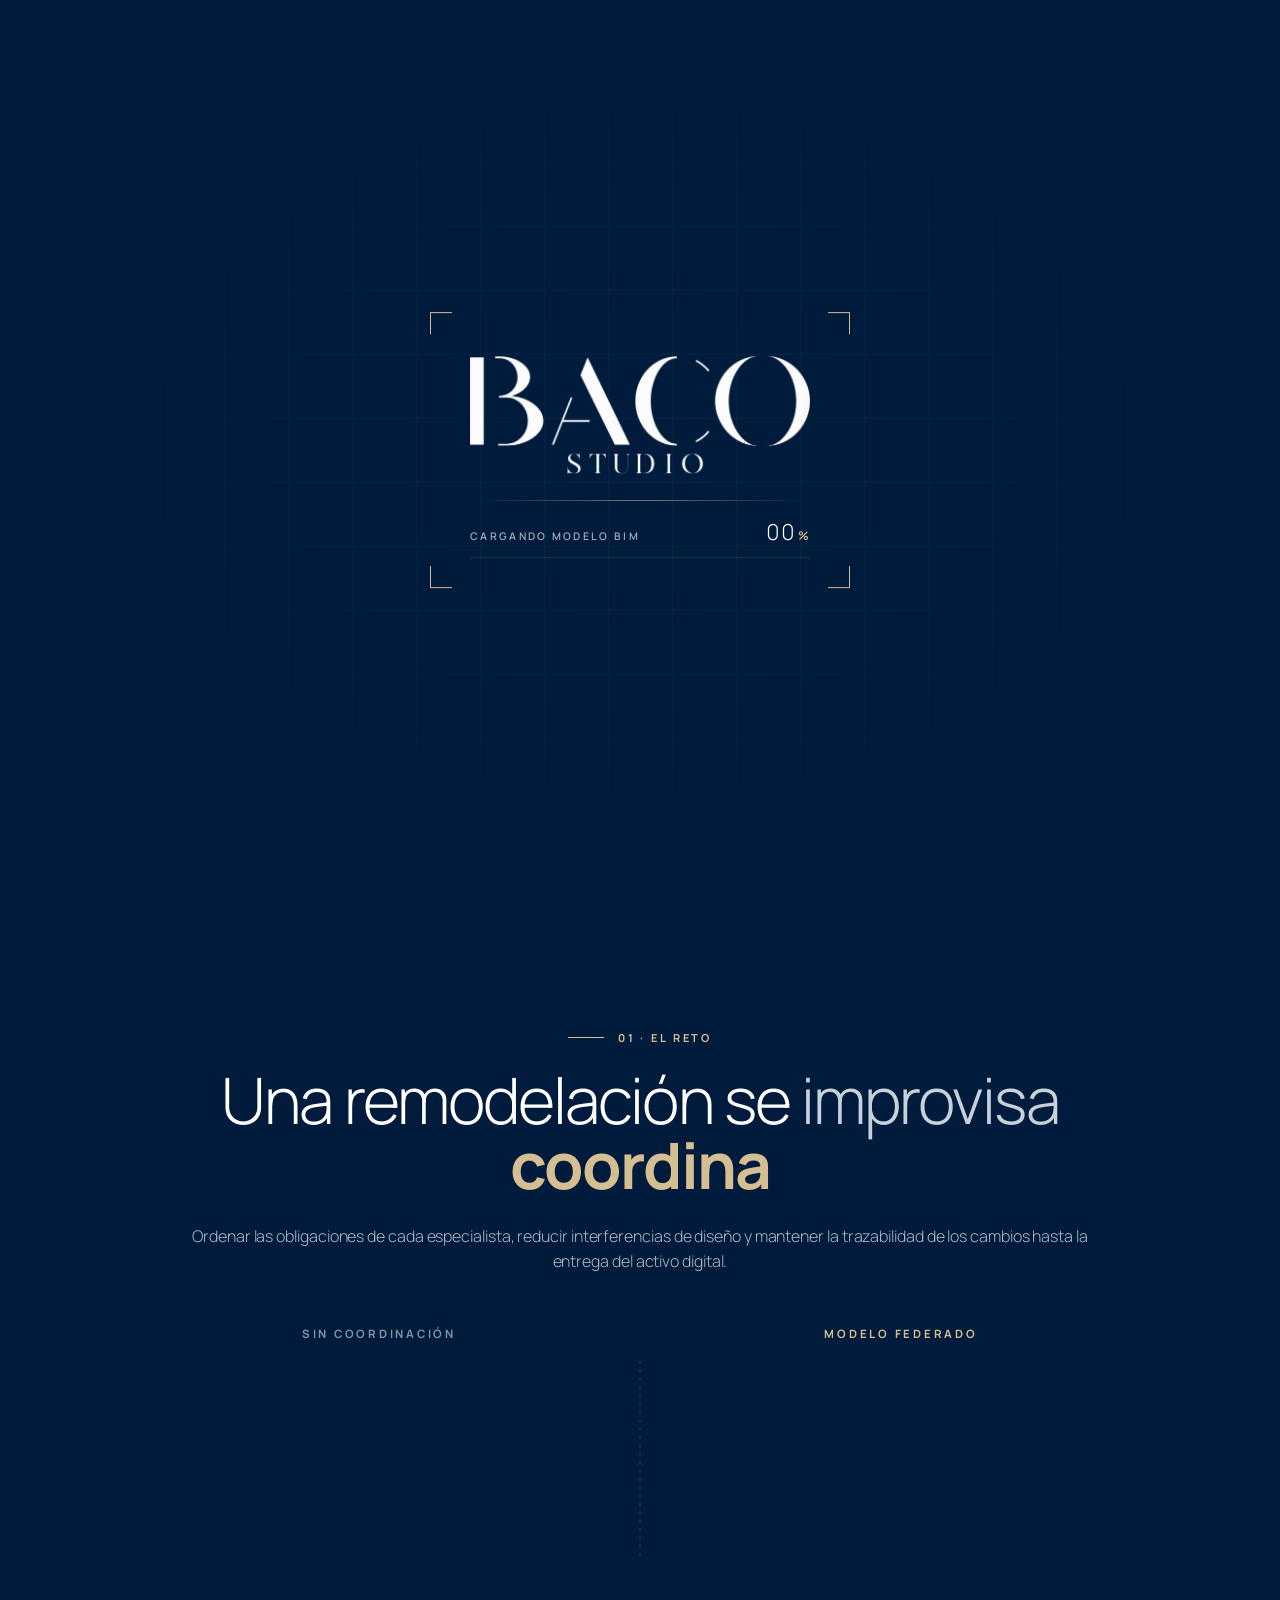
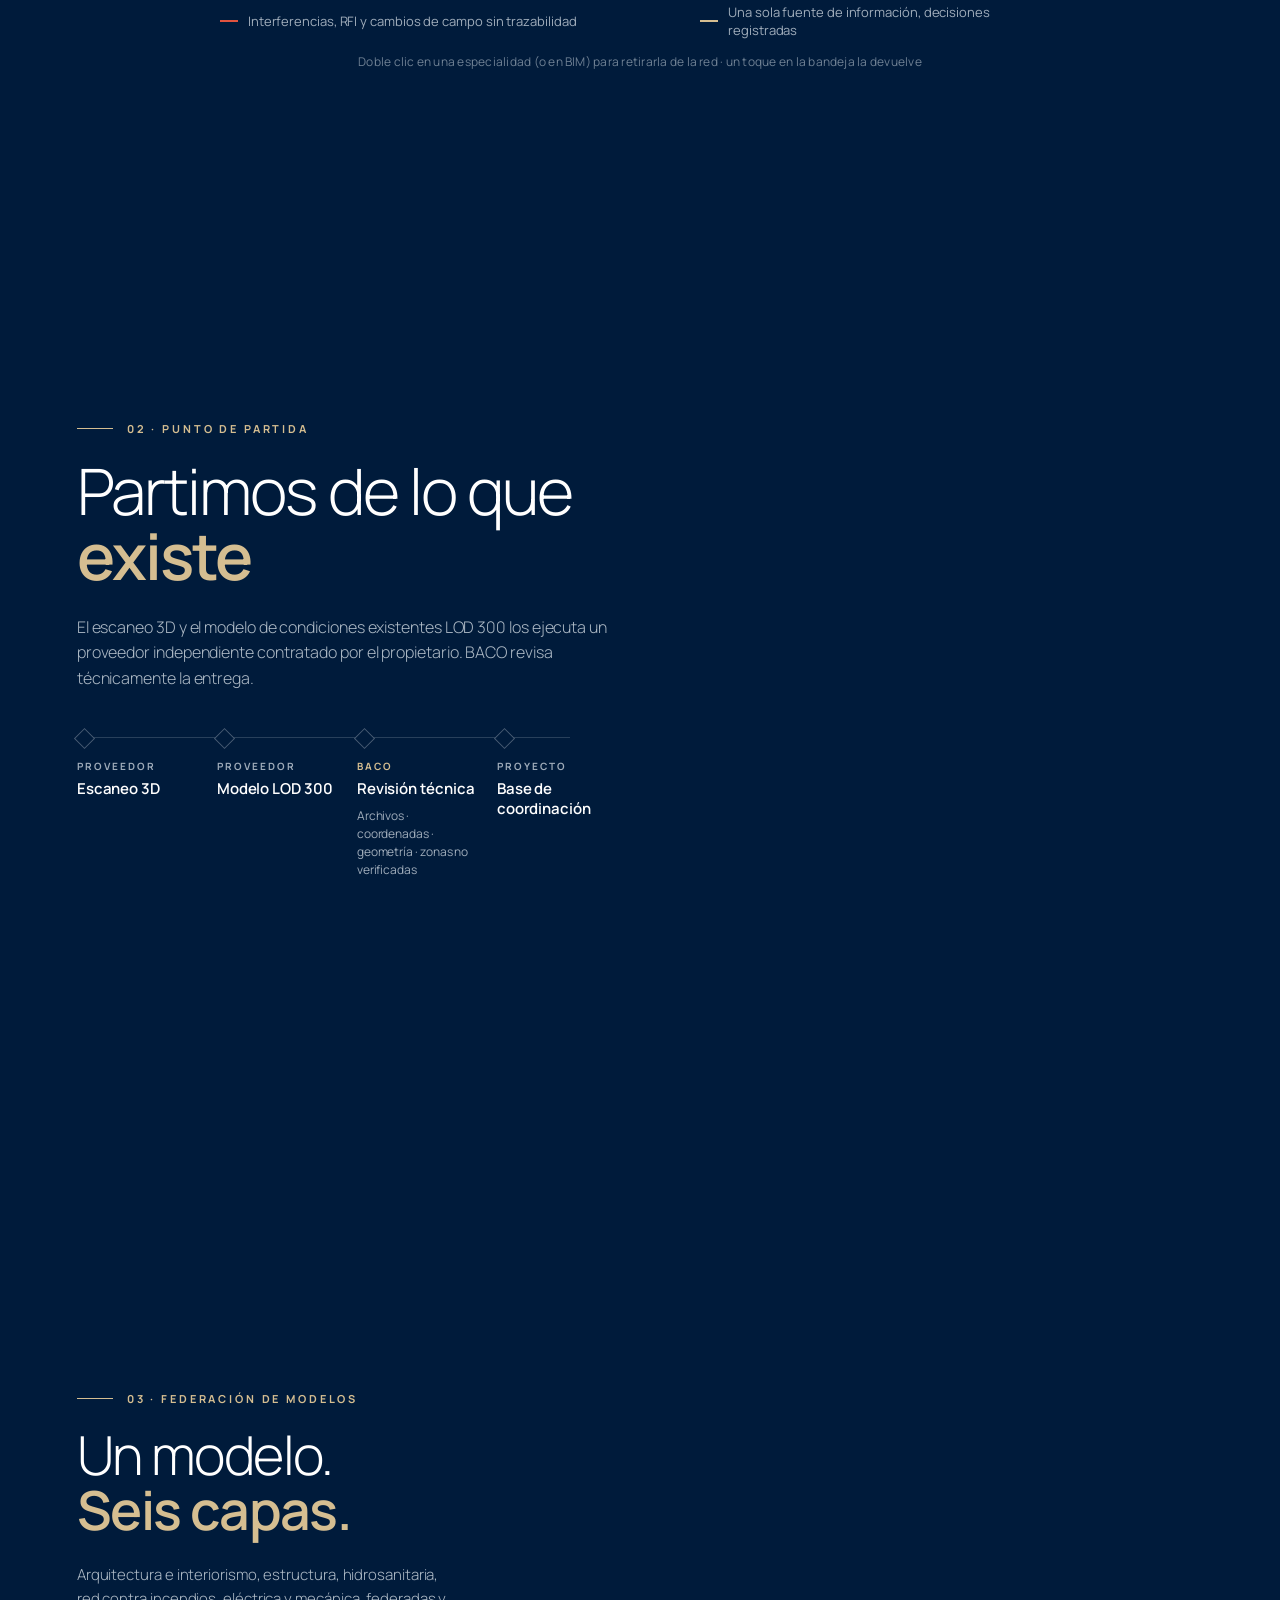
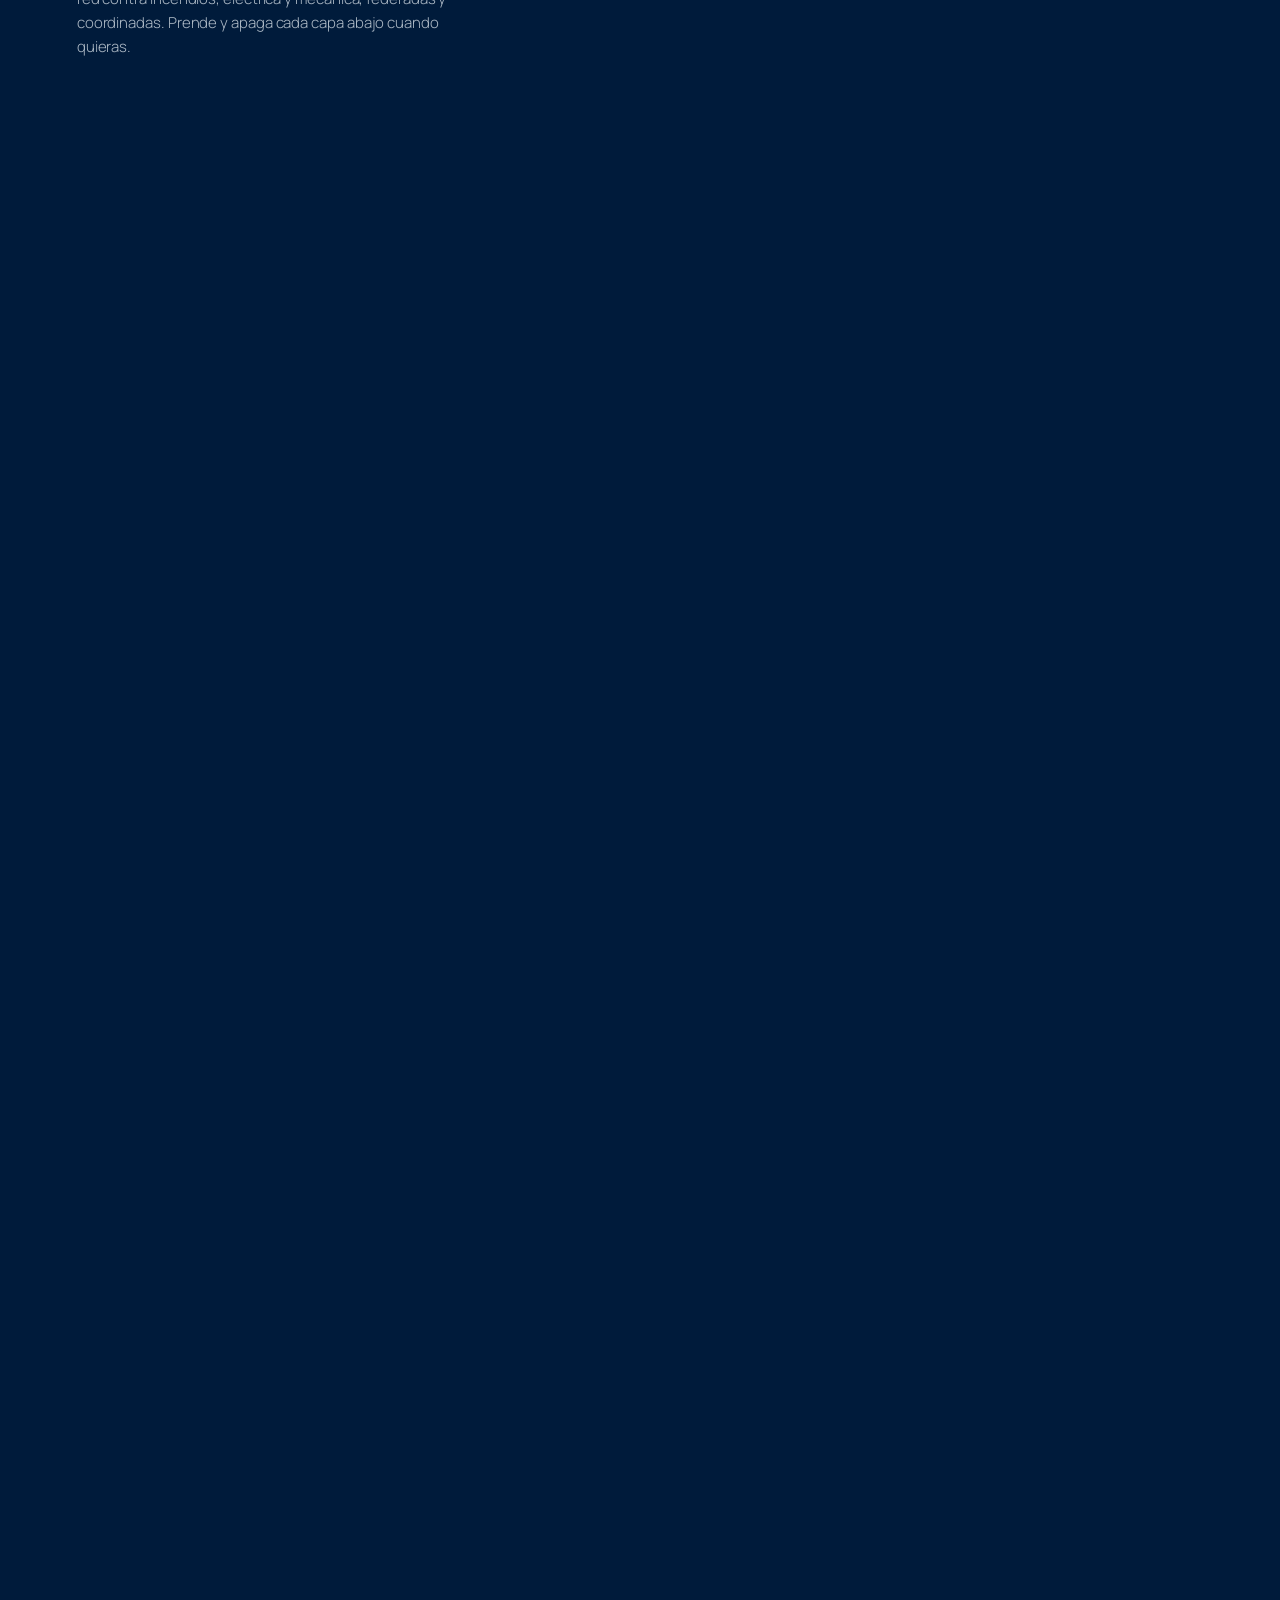
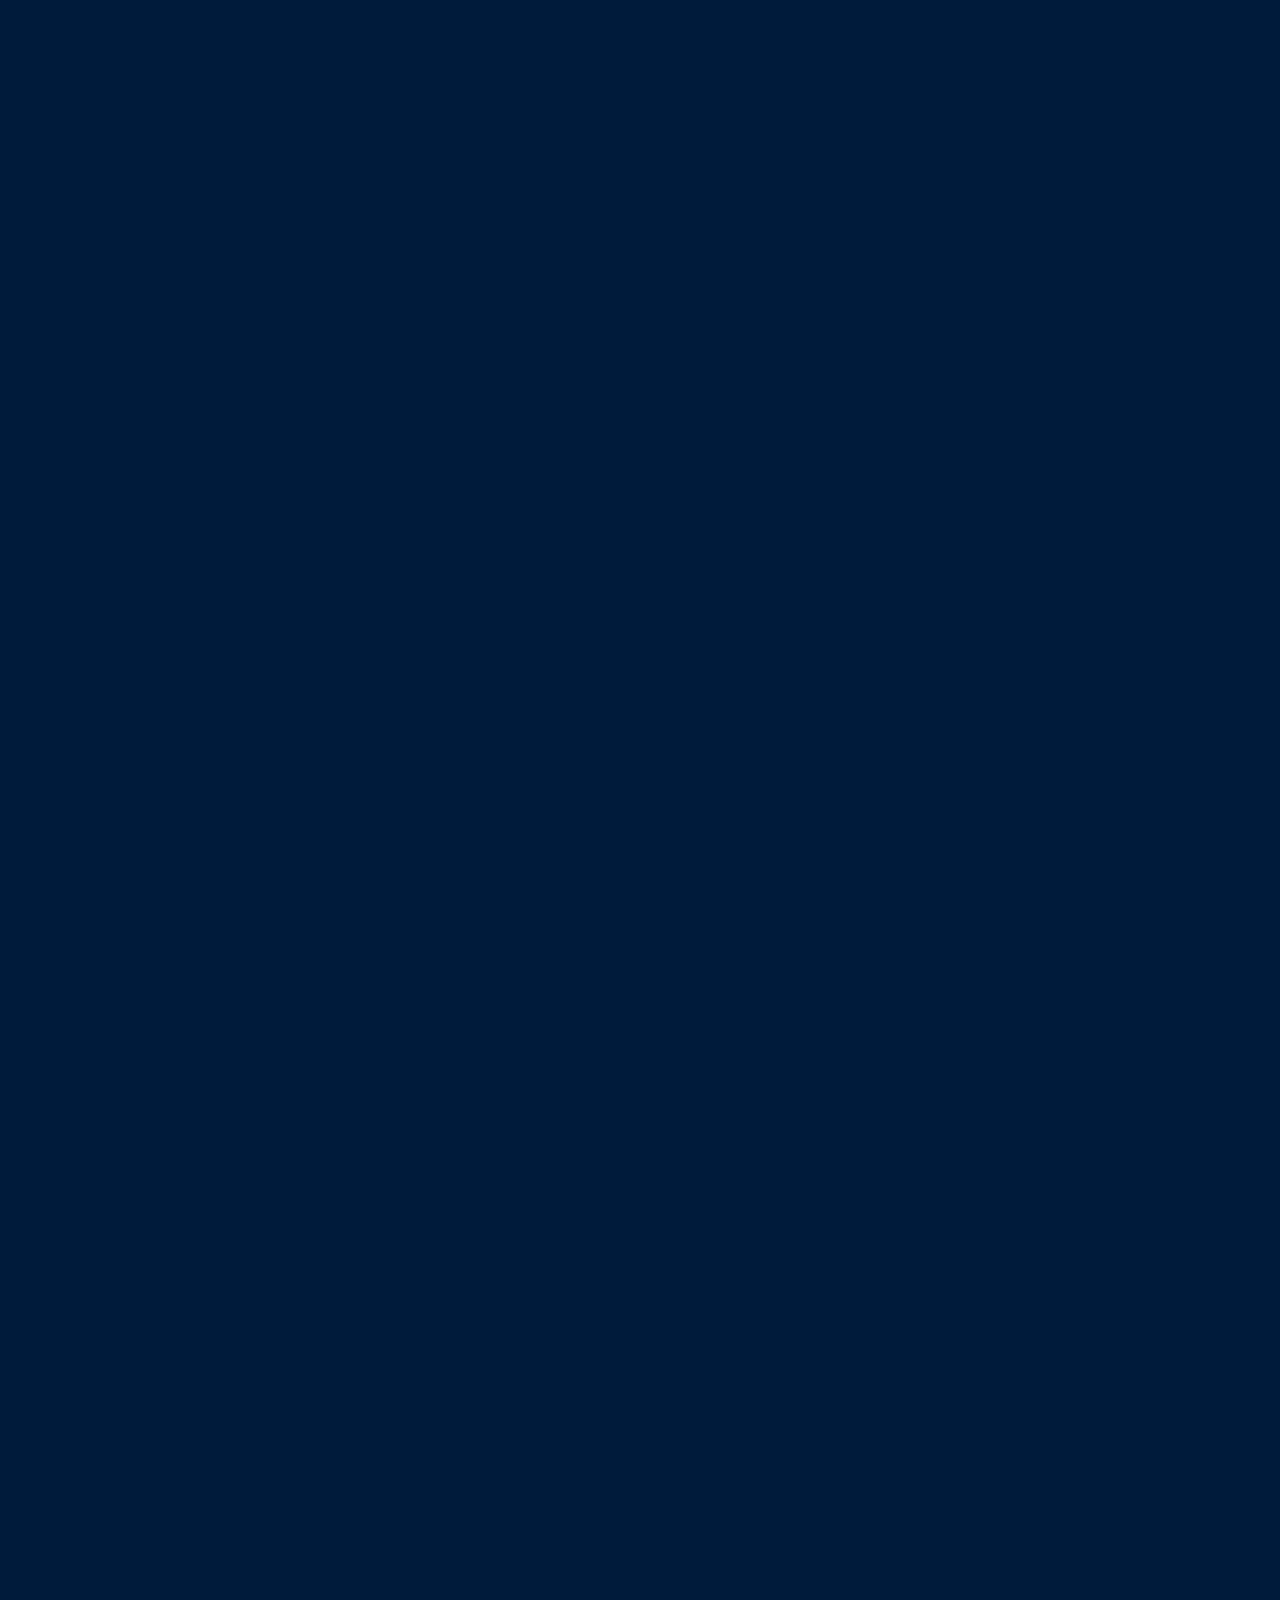
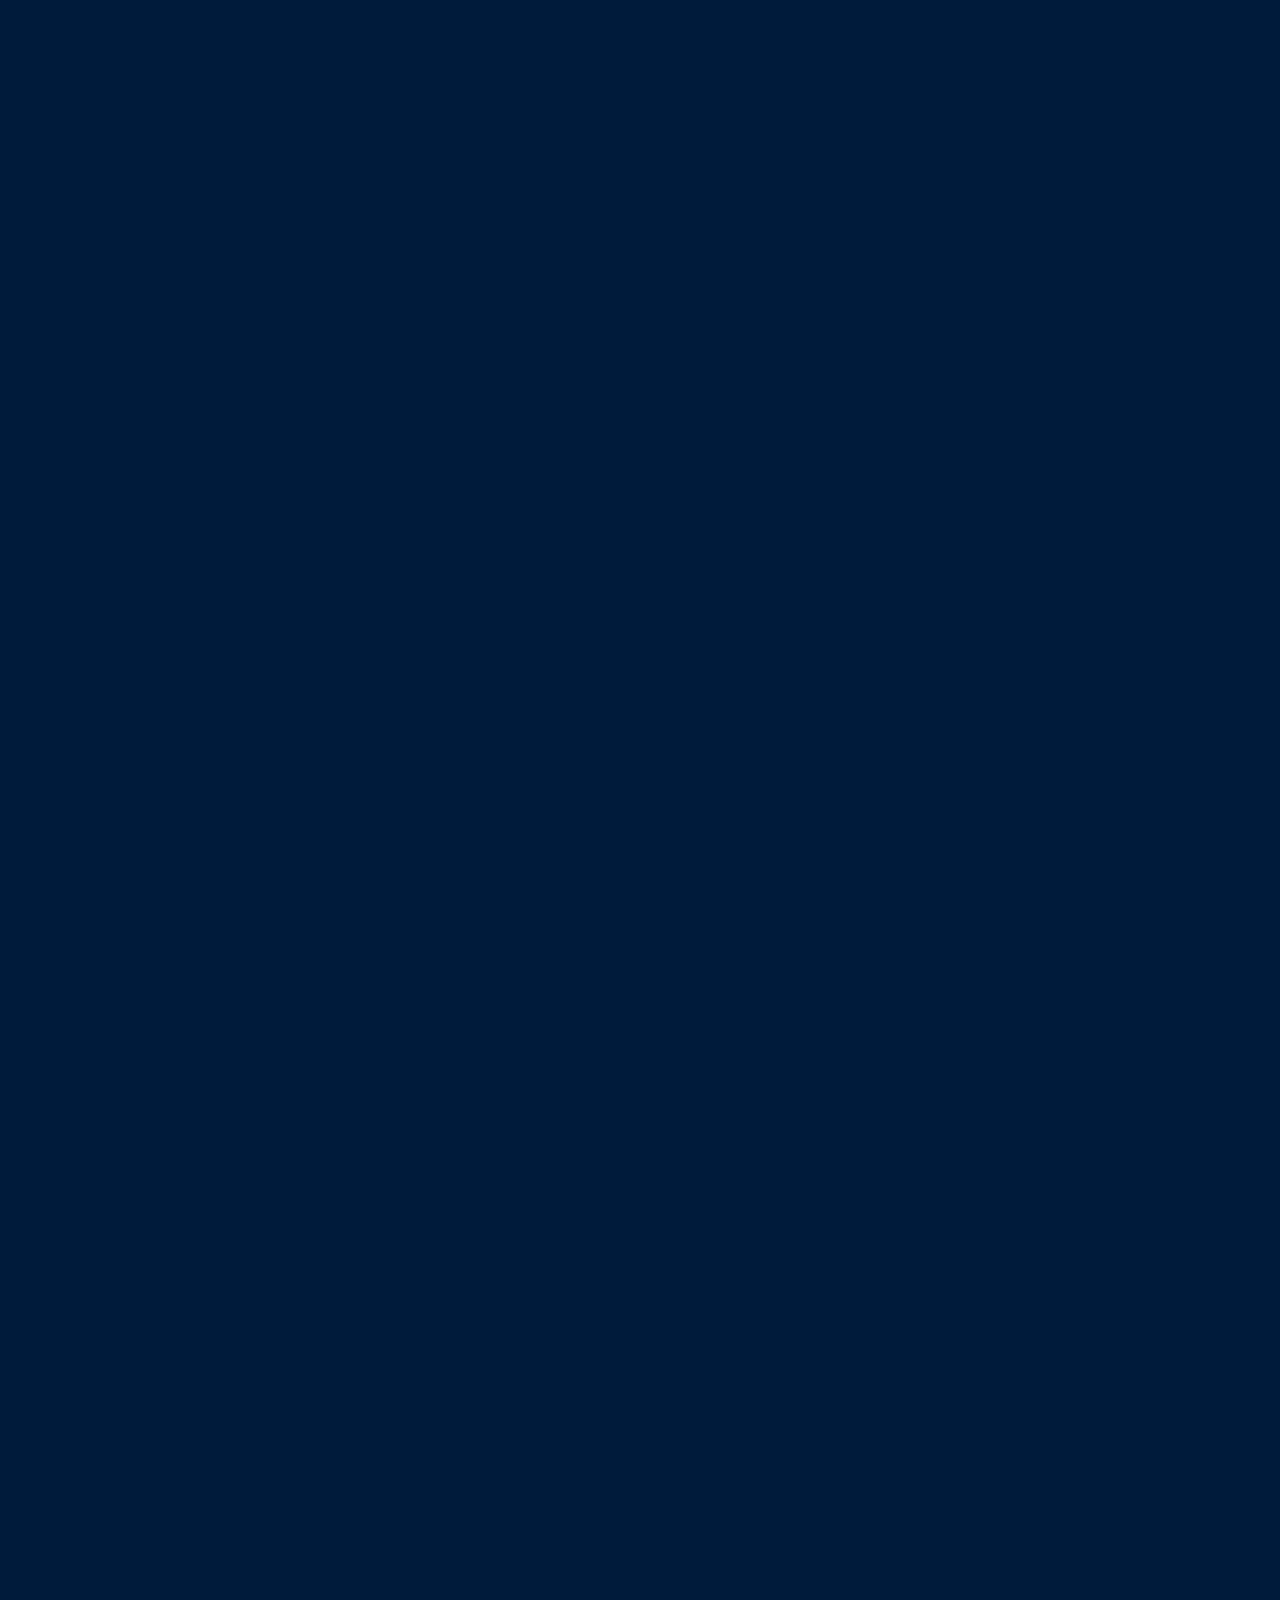
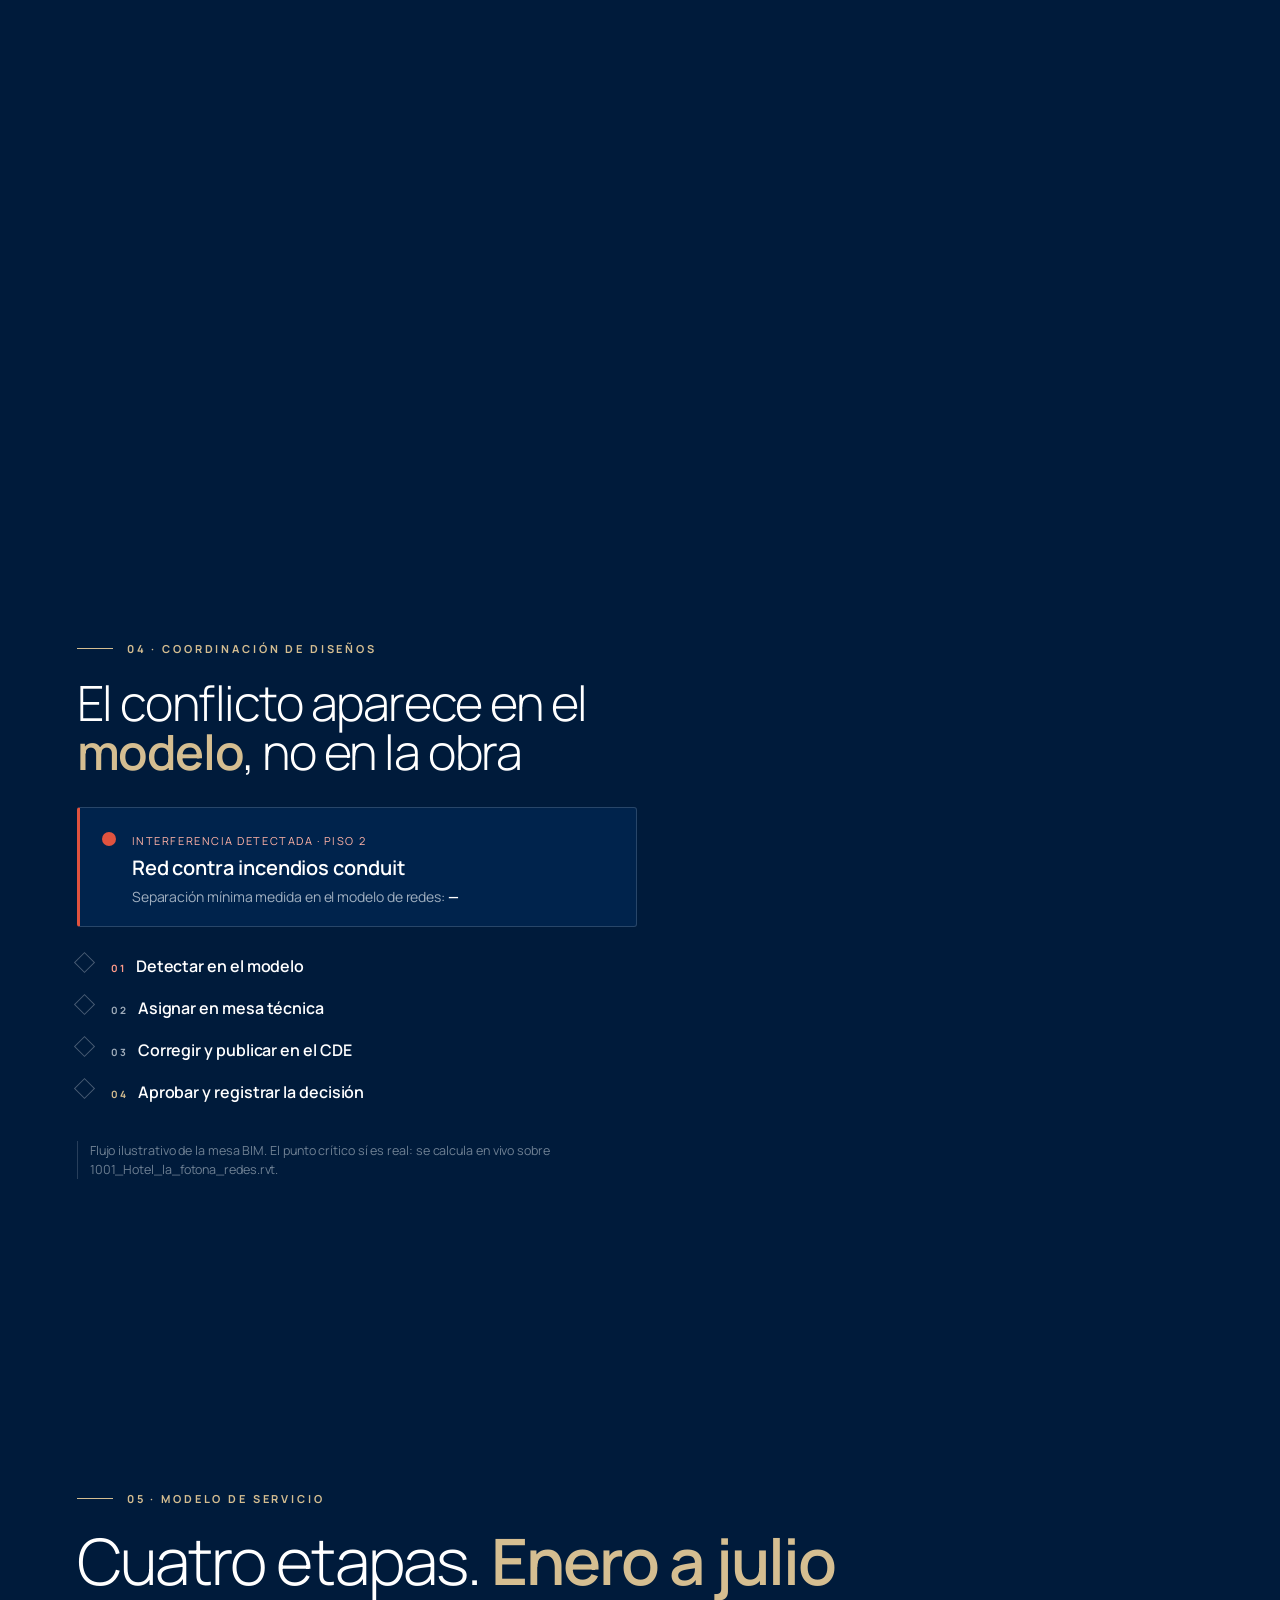
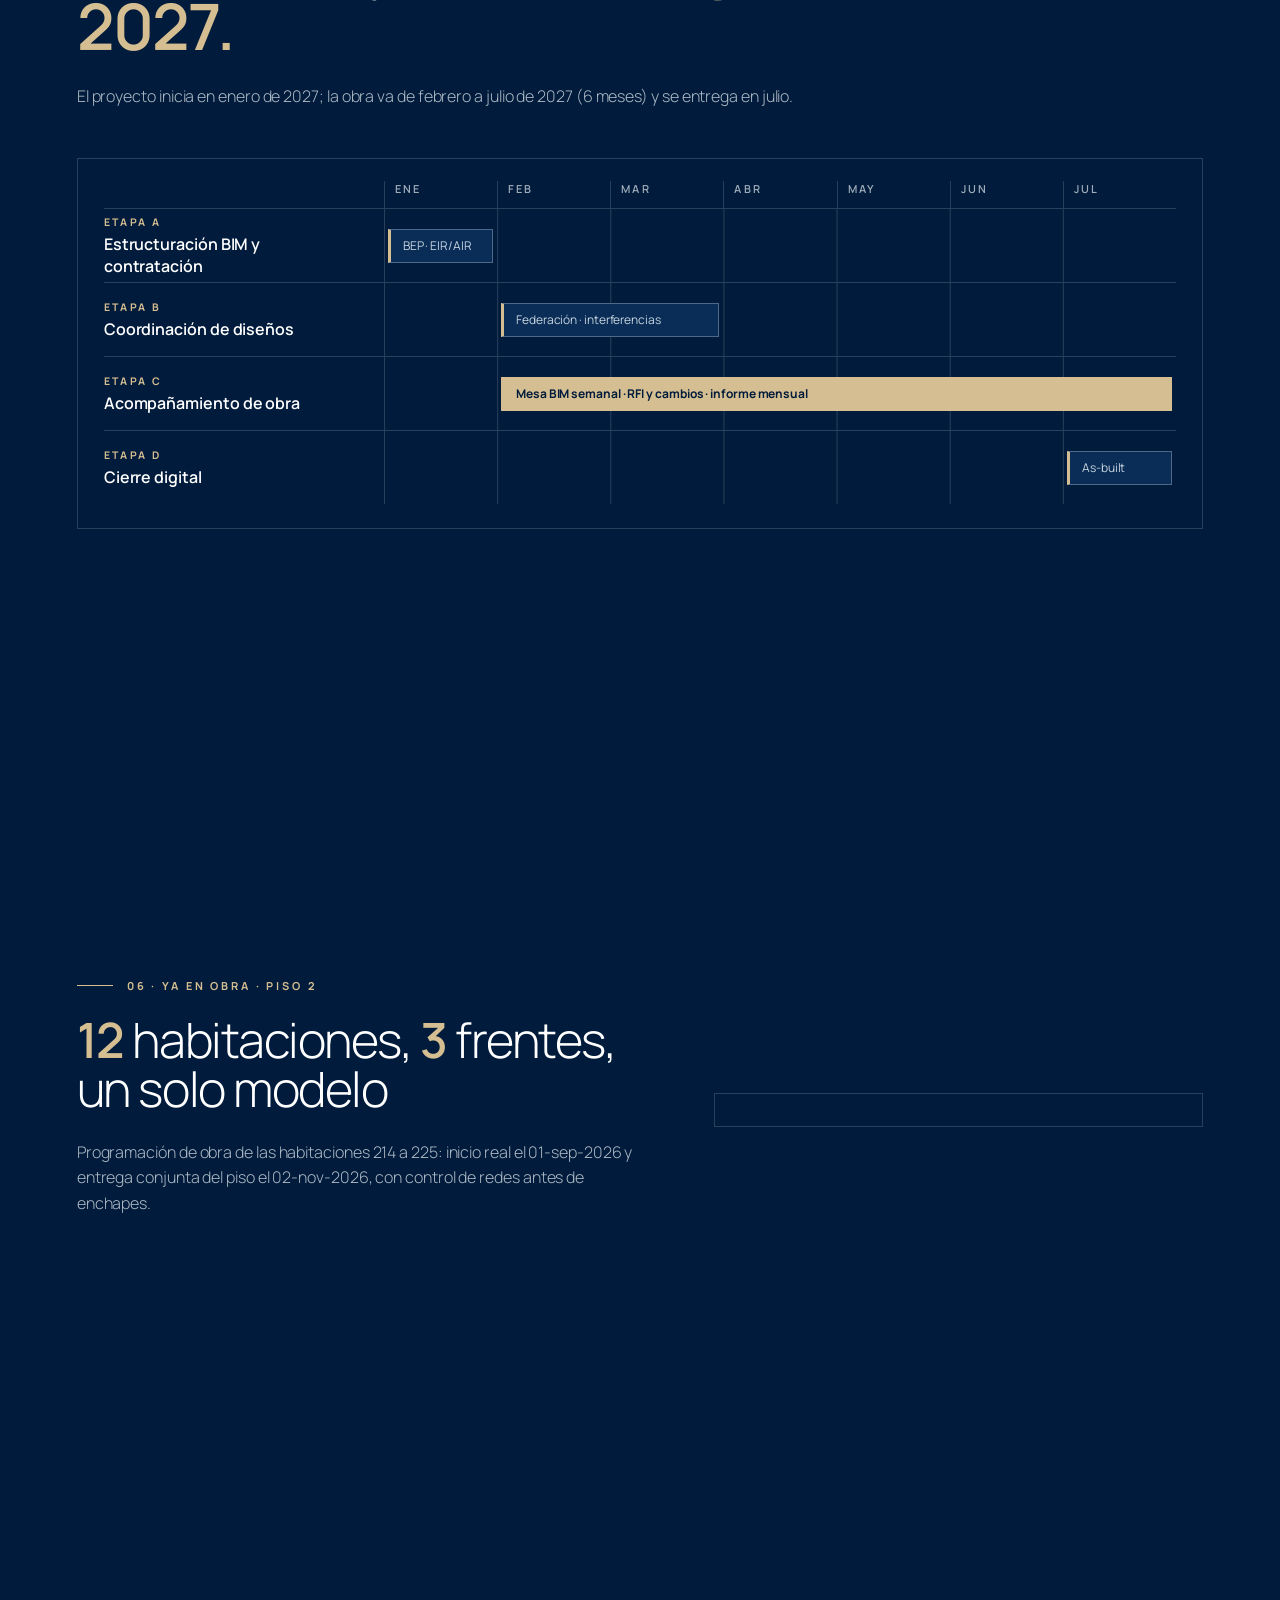
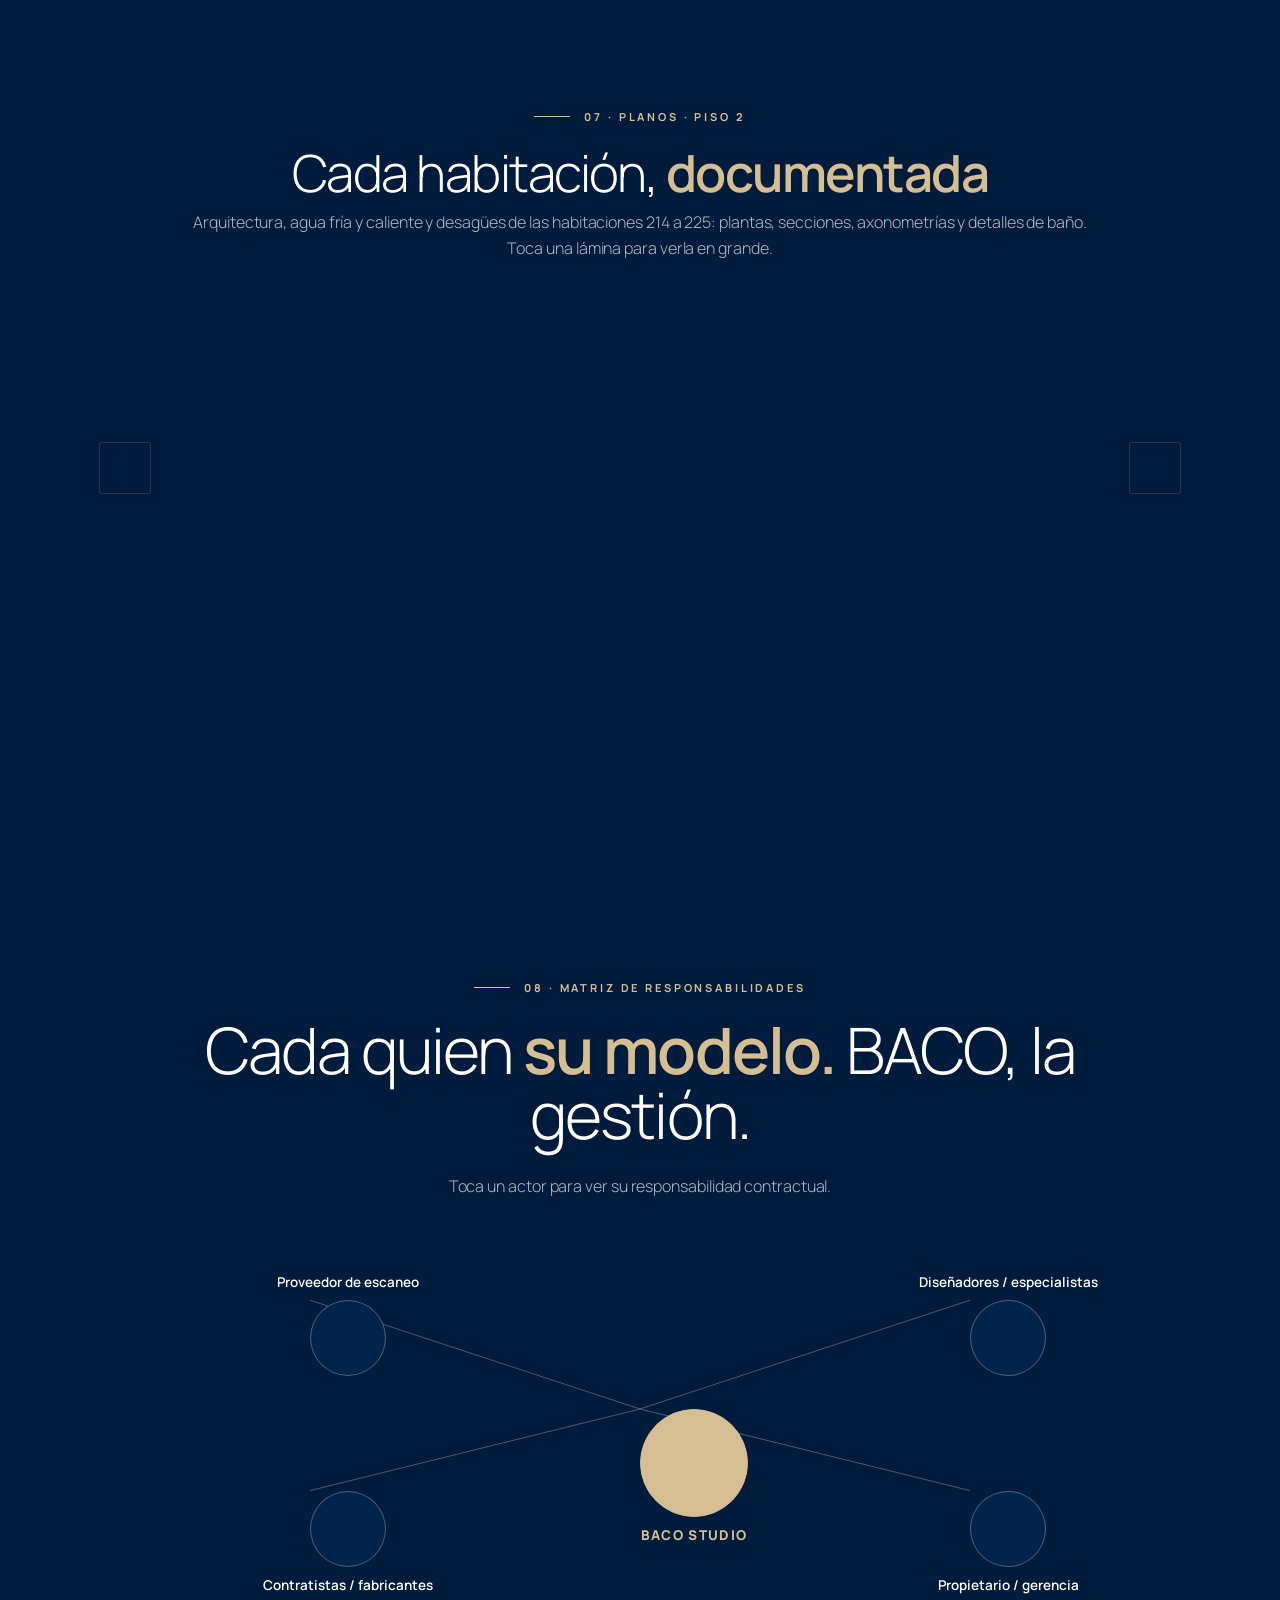
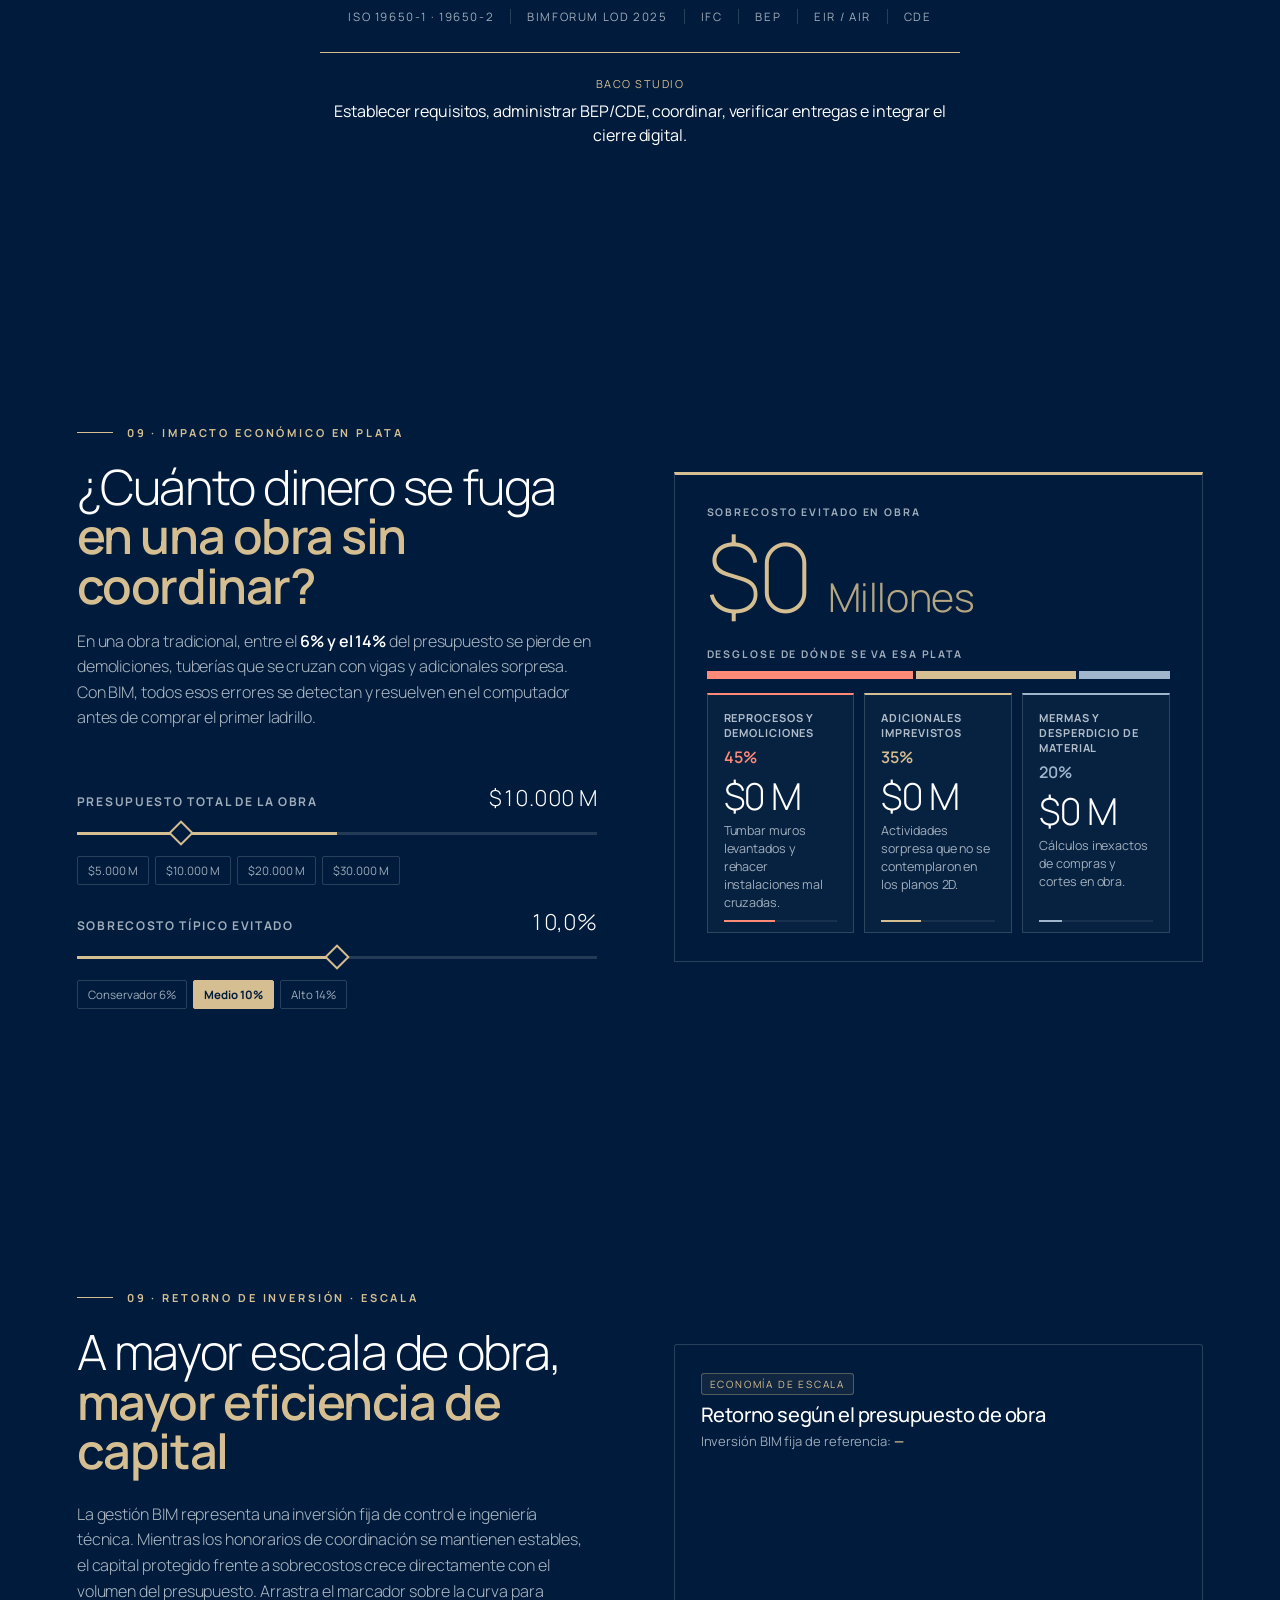
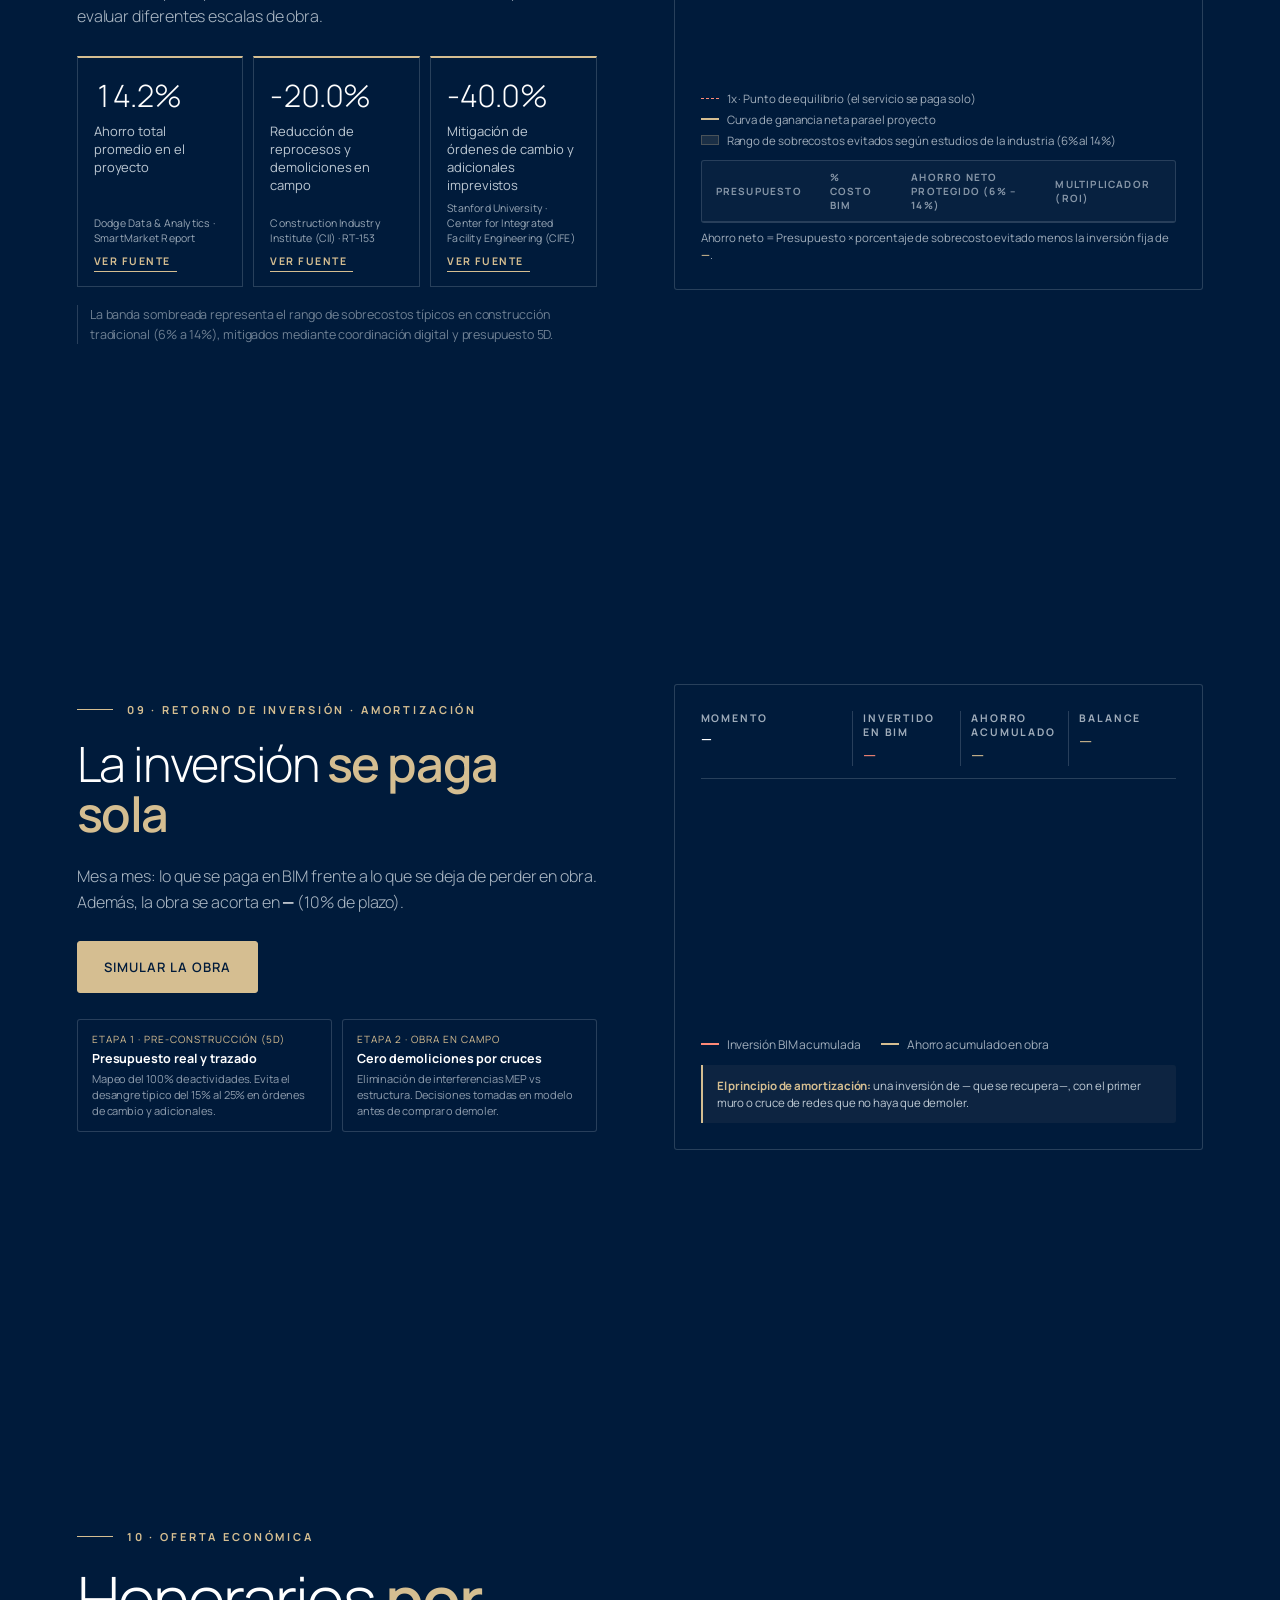
==== commit ec18639e: "Sección 09.1: sobrecosto evitado en obra con cifra gigante y desglose en tres tarjetas Co-Authored-B" ====
--- a/docs/index.html
+++ b/docs/index.html
@@ -8,8 +8,8 @@
 <link rel="preconnect" href="https://fonts.googleapis.com" />
 <link rel="preconnect" href="https://fonts.gstatic.com" crossorigin />
 <link href="https://fonts.googleapis.com/css2?family=Manrope:wght@200;300;400;500;600;700;800&display=swap" rel="stylesheet" />
-  <script type="module" crossorigin src="./assets/index-DohpNmBe.js"></script>
-  <link rel="stylesheet" crossorigin href="./assets/index-CH8O2Z7Z.css">
+  <script type="module" crossorigin src="./assets/index-Cco2owwW.js"></script>
+  <link rel="stylesheet" crossorigin href="./assets/index-DM_1ahNJ.css">
 </head>
 <body data-modo="cine">
 <div id="glow"><i class="g1"></i><i class="g2"></i><i class="g3"></i></div>
@@ -199,8 +199,8 @@
   <section class="esc izq ancho roi-sec" data-escena="roi">
     <div class="txt">
       <p class="k" data-a="up">09 · Impacto económico en plata</p>
-      <h2 data-a="words">¿Cuánto dinero real <b>se ahorra la obra?</b></h2>
-      <p class="lead" data-a="up">En una obra tradicional, entre el <b>6% y el 14%</b> del presupuesto se pierde en demoliciones, tubos que no caben y adicionales sorpresa. Con BIM, esos errores se resuelven en el computador antes de comprar el primer ladrillo.</p>
+      <h2 data-a="words">¿Cuánto dinero se fuga <b>en una obra sin coordinar?</b></h2>
+      <p class="lead" data-a="up">En una obra tradicional, entre el <b>6% y el 14%</b> del presupuesto se pierde en demoliciones, tuberías que se cruzan con vigas y adicionales sorpresa. Con BIM, todos esos errores se detectan y resuelven en el computador antes de comprar el primer ladrillo.</p>
       <p class="demo-tag"><i></i>Demostración automática · toca un control para tomar el mando</p>
       <div class="calc" data-a="stagger">
         <div class="ctrl">
@@ -209,34 +209,25 @@
           <div class="atajos"><button data-p="5000">$5.000 M</button><button data-p="10000">$10.000 M</button><button data-p="20000">$20.000 M</button><button data-p="30000">$30.000 M</button></div>
         </div>
         <div class="ctrl">
-          <label for="rS">Sobrecosto evitado por coordinar <b id="cS">10%</b></label>
+          <label for="rS">Sobrecosto típico evitado <b id="cS">10,0%</b></label>
           <input id="rS" type="range" min="6" max="14" step="0.5" value="10" />
           <div class="chips-esc"><button data-s="6">Conservador 6%</button><button data-s="10" class="on">Medio 10%</button><button data-s="14">Alto 14%</button></div>
         </div>
-        <div class="ctrl">
-          <label>Costo de la gestión BIM <b id="cI">$0 M</b></label>
-          <div class="fila-ctrl">
-            <div class="seg chico" id="rModo"><button data-m="solo" class="on">Solo BIM</button><button data-m="int">BIM + construcción</button></div>
-            <div class="seg chico" id="rMesesR"><button data-n="6" class="on">6 m</button><button data-n="7">7 m</button><button data-n="8">8 m</button><button data-n="9">9 m</button></div>
-            <label class="iva"><input type="checkbox" id="rIva" checked /> IVA</label>
-          </div>
-        </div>
-      </div>
-    </div>
-    <div class="roi-res" data-a="fly">
+      </div>
+    </div>
+    <div class="roi-res fuga" data-a="fly">
       <div class="res-top">
-        <small>Ganancia limpia para el proyecto</small>
-        <b id="oNeto" class="big">$0 M</b>
+        <small>Sobrecosto evitado en obra</small>
+        <b class="big fuga-big"><span id="oFuga">$0</span> <em>Millones</em></b>
         <p id="oFrase"></p>
       </div>
-      <div class="res-kpis">
-        <div><small>Ahorro en obra</small><b id="oBruto">$0 M</b><em>Errores y demoliciones que no vas a pagar.</em></div>
-        <div><small>Retorno (ROI)</small><b id="oRoi">0x</b><em id="oRoiE">Por cada $1 invertido en BIM, recuperas $3,40.</em></div>
-        <div><small>Peso de BIM</small><b id="oPct">0%</b><em>Del valor total de la construcción.</em></div>
-        <div><small>Punto de equilibrio</small><b id="oPay">—</b><em id="oPayE">En la 3ª semana de obra el servicio ya se pagó solo.</em></div>
-      </div>
-      <div class="cas-wrap"><svg id="cascada" viewBox="0 0 600 250" aria-label="Sobrecostos evitados menos honorarios BIM igual a ganancia neta"></svg><div id="casTip" role="tooltip"></div></div>
-      <p class="formula" id="oPie">Ganancia neta = Sobrecostos evitados ($1.000 M) menos Inversión BIM ($296 M). El servicio se financia solo con los errores que previene en el primer mes de obra.</p>
+      <small class="fuga-t">Desglose de dónde se va esa plata</small>
+      <div class="fuga-barra" aria-hidden="true"><i class="g0"></i><i class="g1"></i><i class="g2"></i></div>
+      <div class="gastos">
+        <div class="gasto g0"><small>Reprocesos y demoliciones <em>45%</em></small><b id="oG0">$0 M</b><p>Tumbar muros levantados y rehacer instalaciones mal cruzadas.</p><span class="gasto-l"><i></i></span></div>
+        <div class="gasto g1"><small>Adicionales imprevistos <em>35%</em></small><b id="oG1">$0 M</b><p>Actividades sorpresa que no se contemplaron en los planos 2D.</p><span class="gasto-l"><i></i></span></div>
+        <div class="gasto g2"><small>Mermas y desperdicio de material <em>20%</em></small><b id="oG2">$0 M</b><p>Cálculos inexactos de compras y cortes en obra.</p><span class="gasto-l"><i></i></span></div>
+      </div>
     </div>
   </section>
 
--- a/docs/assets/index-DM_1ahNJ.css
+++ b/docs/assets/index-DM_1ahNJ.css
@@ -0,0 +1 @@
+:root{--azul: #00234C;--blanco: #FFFFFF;--oro: #D5BE91;--gris: #DCE5EC;--noche: #101D2C;--txt2: rgba(220, 229, 236, .72);--linea: rgba(220, 229, 236, .14);--vidrio: rgba(220, 229, 236, .055);--rojo: #e0533f;color-scheme:dark}*{box-sizing:border-box;margin:0;padding:0}html{background:var(--noche)}body{background:var(--noche);color:var(--blanco);font-family:Manrope,system-ui,sans-serif;font-weight:400;-webkit-font-smoothing:antialiased;overflow-x:hidden}b,strong{font-weight:700}button{font:inherit;color:inherit;cursor:pointer;background:none;border:0}a{color:inherit}#glow{position:fixed;top:0;right:0;bottom:0;left:0;z-index:0;overflow:hidden;pointer-events:none;background:radial-gradient(120% 90% at 50% 120%,#00234c,#101d2c 60%)}#glow i{position:absolute;border-radius:50%;filter:blur(90px);opacity:.55;will-change:transform}#glow .g1{width:55vw;height:55vw;right:-18vw;top:-22vw;background:radial-gradient(circle,rgba(213,190,145,.55),transparent 65%);animation:flota1 22s ease-in-out infinite alternate}#glow .g2{width:70vw;height:70vw;left:-30vw;bottom:-35vw;background:radial-gradient(circle,rgba(36,96,170,.75),transparent 65%);animation:flota2 26s ease-in-out infinite alternate}#glow .g3{width:30vw;height:30vw;left:40vw;top:30vh;background:radial-gradient(circle,rgba(0,35,76,.9),transparent 70%);animation:flota1 30s ease-in-out infinite alternate-reverse}@keyframes flota1{to{transform:translate(-8vw,10vh) scale(1.15)}}@keyframes flota2{to{transform:translate(10vw,-8vh) scale(.9)}}#gl{position:fixed;top:0;right:0;bottom:0;left:0;width:100vw;height:100vh;z-index:1;display:block}#velo{position:fixed;top:0;right:0;bottom:0;left:0;z-index:2;pointer-events:none;background:linear-gradient(90deg,#101d2cd1,#101d2c59 42%,#101d2c00 62%);transition:opacity .8s}body[data-velo=centro] #velo{background:radial-gradient(70% 60% at 50% 50%,#101d2cc7,#101d2c40)}body[data-modo=libre] #velo{opacity:0}#etiquetas{position:fixed;top:0;right:0;bottom:0;left:0;z-index:3;pointer-events:none}.etq{position:absolute;transform:translate(-50%,-100%);padding:6px 12px;border-radius:99px;font-size:12px;font-weight:600;background:#e0533feb;color:#fff;white-space:nowrap;box-shadow:0 0 24px #e0533f99;transition:opacity .3s}#top{position:fixed;top:0;left:0;right:0;z-index:20;display:flex;align-items:center;gap:24px;padding:14px 28px}.marca{display:flex;align-items:center;gap:10px;text-decoration:none}.marca img{width:38px;height:38px;filter:invert(1);opacity:.95}.marca span{font-size:13px;letter-spacing:.24em;font-weight:300}.marca b{font-weight:700}.ruta{font-size:12px;letter-spacing:.14em;text-transform:uppercase;color:var(--txt2)}.ruta i{color:var(--oro);font-style:normal;margin:0 6px}.btn-explorar{margin-left:auto;padding:10px 18px;border-radius:99px;font-size:13px;font-weight:600;background:var(--vidrio);border:1px solid var(--linea);-webkit-backdrop-filter:blur(14px);backdrop-filter:blur(14px);transition:color .3s,background .3s,border-color .3s,box-shadow .3s}.btn-explorar:hover{background:var(--oro);color:var(--noche);border-color:var(--oro)}#barra{position:absolute;left:0;right:0;bottom:0;height:2px;background:#dce5ec0f}#barra i{display:block;height:100%;width:0;background:linear-gradient(90deg,var(--oro),#fff);box-shadow:0 0 12px var(--oro)}.glass{position:relative;background:linear-gradient(160deg,#dce5ec1c,#dce5ec08);border:1px solid var(--linea);border-radius:22px;backdrop-filter:blur(18px) saturate(1.2);-webkit-backdrop-filter:blur(18px) saturate(1.2);box-shadow:0 30px 80px -30px #000000a6,inset 0 1px #ffffff1f}.chip{display:inline-flex;align-items:center;gap:8px;padding:9px 16px;border-radius:99px;font-size:13px;font-weight:500;background:#dce5ec12;border:1px solid var(--linea);-webkit-backdrop-filter:blur(12px);backdrop-filter:blur(12px);white-space:nowrap}.chip.c-rojo{border-color:#e0533f99;color:#ffb3a6}.chip.c-oro{border-color:#d5be9199;color:var(--oro)}main{position:relative;z-index:5}.esc{position:relative;min-height:100vh;padding:120px 6vw;display:flex;align-items:center}.esc .txt{max-width:560px;position:relative;z-index:2}.esc.centro{justify-content:center;text-align:center;flex-direction:column}.esc.centro .txt{max-width:900px}.esc.ancho{flex-wrap:wrap;gap:48px 6vw;align-content:center}.k{font-size:12px;letter-spacing:.22em;text-transform:uppercase;color:var(--oro);font-weight:600;margin-bottom:22px}h1,h2{font-weight:200;letter-spacing:-.035em;line-height:.98}h1{font-size:clamp(52px,8.4vw,128px)}h2{font-size:clamp(38px,5vw,74px)}[data-escena=critico] h2,[data-escena=obra] h2{font-size:clamp(34px,3.8vw,58px)}h1 b,h2 b{font-weight:700;color:var(--oro)}.lead{margin-top:26px;font-size:clamp(16px,1.25vw,19px);line-height:1.6;color:var(--txt2);font-weight:300}.nota{margin-top:18px;font-size:12.5px;line-height:1.55;color:#dce5ec80}.mini{font-size:12px;color:var(--txt2);letter-spacing:.04em}.w{display:inline-block;will-change:transform,filter,opacity}.hero .txt{max-width:720px}.stats{display:flex;gap:14px;margin-top:40px;flex-wrap:wrap;perspective:900px}.stat{padding:18px 22px 16px;min-width:160px}.stat small{display:block;font-size:11px;letter-spacing:.14em;text-transform:uppercase;color:var(--txt2);margin-bottom:8px}.stat b{font-size:34px;font-weight:300;letter-spacing:-.02em}.scroll-hint{margin-top:48px;font-size:12px;letter-spacing:.12em;text-transform:uppercase;color:var(--txt2);display:flex;align-items:center;gap:12px}.scroll-hint span{width:22px;height:34px;border:1px solid var(--linea);border-radius:12px;position:relative}.scroll-hint span:after{content:"";position:absolute;left:50%;top:7px;width:3px;height:7px;margin-left:-1.5px;border-radius:2px;background:var(--oro);animation:rueda 1.8s infinite}@keyframes rueda{0%{opacity:0;transform:translateY(0)}30%{opacity:1}to{opacity:0;transform:translateY(12px)}}.tachado{position:relative}.strike{position:relative;display:inline-block;color:#dce5ece6}.strike:after{content:"";position:absolute;left:-4%;right:-4%;top:54%;height:4px;background:var(--rojo);border-radius:2px;transform:scaleX(var(--s, 0));transform-origin:left;box-shadow:0 0 18px var(--rojo)}.nueva{display:inline-block;font-weight:700;color:var(--oro)}.nube-chips{position:relative;width:min(1100px,100%);height:220px;margin-top:40px}.nube-chips .chip{position:absolute;left:50%;top:50%}.leyendo{margin-top:34px;padding:24px 26px;max-width:460px}.leyendo .pct{display:block;font-size:54px;font-weight:200;letter-spacing:-.03em;margin:6px 0 12px}.leyendo .barra{height:6px;border-radius:6px;background:#dce5ec1a;overflow:hidden}.leyendo .barra i{display:block;height:100%;width:0;border-radius:6px;background:linear-gradient(90deg,#2c6fc0,var(--oro));box-shadow:0 0 14px #d5be9199}.checks{display:flex;flex-wrap:wrap;gap:8px;margin-top:16px}.checks span{font-size:12px;padding:6px 11px;border-radius:99px;background:#d5be911a;color:var(--oro);border:1px solid rgba(213,190,145,.25);opacity:.25;transition:opacity .4s}.checks span.ok{opacity:1}.capas-sec{display:block;padding:0;height:640vh}.capas-sec .pin{position:sticky;top:0;height:100vh;display:flex;align-items:center;padding:100px 6vw 120px;gap:4vw}.pasos{list-style:none;margin-top:30px;display:grid;gap:6px}.pasos li{display:flex;align-items:center;gap:12px;font-size:14px;color:#dce5ec73;padding:7px 0;transition:color .4s,background .4s,border-color .4s,box-shadow .4s;cursor:pointer}.pasos li i{width:10px;height:10px;border-radius:50%;background:var(--c);opacity:.35;transition:color .4s,background .4s,border-color .4s,box-shadow .4s;flex:none}.pasos li .t{flex:1}.pasos li .p{width:80px;height:2px;background:#dce5ec1a;border-radius:2px;overflow:hidden}.pasos li .p b{display:block;height:100%;width:0;background:var(--c)}.pasos li.on{color:#fff;font-weight:600}.pasos li.on i{opacity:1;box-shadow:0 0 14px var(--c);transform:scale(1.3)}.tarjetas-capa{position:relative;margin-left:auto;width:min(380px,34vw);height:420px;perspective:1100px;align-self:flex-end}.tcapa{position:absolute;inset:0 0 auto 0;padding:26px;opacity:0;visibility:hidden}.tcapa .num{font-size:12px;letter-spacing:.18em;color:var(--txt2)}.tcapa h3{font-size:34px;font-weight:300;letter-spacing:-.02em;margin:8px 0 14px;display:flex;align-items:center;gap:12px}.tcapa h3 i{width:14px;height:14px;border-radius:50%;background:var(--c);box-shadow:0 0 18px var(--c)}.tcapa p{font-size:14px;line-height:1.55;color:var(--txt2)}.tcapa ul{list-style:none;margin-top:16px;display:grid;gap:8px}.tcapa li{display:flex;justify-content:space-between;font-size:13px;padding:9px 12px;border-radius:12px;background:#dce5ec0d}.tcapa li b{color:var(--c);font-weight:600}.alerta{display:flex;gap:16px;align-items:flex-start;padding:20px 22px;margin-top:30px;border-color:#e0533f73}.alerta .punto{width:14px;height:14px;margin-top:4px;border-radius:50%;background:var(--rojo);box-shadow:0 0 #e0533fb3;animation:pulso 1.6s infinite;flex:none}@keyframes pulso{to{box-shadow:0 0 0 18px #e0533f00}}.alerta small{font-size:11px;letter-spacing:.14em;text-transform:uppercase;color:#ffb3a6}.alerta b{display:block;font-size:20px;font-weight:600;margin:4px 0 6px}.alerta p{font-size:14px;color:var(--txt2)}.alerta strong{color:#fff}.chat{display:grid;gap:10px;margin-top:18px}.msg{display:flex;gap:12px;align-items:center;padding:12px 16px 12px 12px;border-radius:18px;max-width:470px}.msg.der{margin-left:40px}.msg i{width:36px;height:36px;border-radius:50%;display:grid;place-items:center;font-style:normal;font-size:10.5px;font-weight:700;letter-spacing:.05em;background:var(--azul);border:1px solid var(--oro);color:var(--oro);flex:none}.msg p{font-size:14px;line-height:1.45}.etapas{display:grid;grid-template-columns:repeat(4,1fr);gap:16px;width:100%;perspective:1400px}.etapa{padding:24px 22px 22px;min-height:300px;display:flex;flex-direction:column;transform-style:preserve-3d}.etapa .letra{font-size:64px;font-weight:200;line-height:1;color:var(--oro)}.etapa small{position:absolute;top:26px;right:22px;font-size:12px;padding:5px 10px;border-radius:99px;border:1px solid var(--linea);color:var(--txt2)}.etapa h3{font-size:20px;font-weight:600;margin:18px 0 10px;letter-spacing:-.01em}.etapa p{font-size:14px;line-height:1.55;color:var(--txt2);flex:1}.etapa em{font-style:normal;margin-top:16px;font-size:12px;color:var(--oro);padding-top:12px;border-top:1px solid var(--linea)}.frentes{display:grid;gap:10px;margin-top:26px}.frente{display:flex;align-items:center;gap:12px;padding:12px 14px;border-radius:16px}.frente b{font-size:12px;letter-spacing:.1em;text-transform:uppercase;color:var(--oro);width:70px;flex:none}.frente .habs{display:flex;gap:6px;flex-wrap:wrap}.frente .habs span{font-size:13px;padding:5px 10px;border-radius:10px;background:#dce5ec12}.frente .habs em{font-style:normal;color:var(--txt2);align-self:center}.linea{flex:1;min-width:320px;max-width:560px;padding:26px 26px 18px;margin-left:auto}.eje{position:relative;padding-left:28px}.eje:before{content:"";position:absolute;left:7px;top:6px;bottom:6px;width:2px;background:#dce5ec1a}.eje .traz{position:absolute;left:7px;top:6px;width:2px;height:0;background:linear-gradient(var(--oro),#2c6fc0);box-shadow:0 0 10px var(--oro)}.hito{position:relative;padding:0 0 16px}.hito:before{content:"";position:absolute;left:-26px;top:4px;width:12px;height:12px;border-radius:50%;background:var(--noche);border:2px solid var(--oro)}.hito time{font-size:11px;letter-spacing:.12em;text-transform:uppercase;color:var(--oro)}.hito b{display:block;font-size:15px;font-weight:600;margin:2px 0 3px}.hito p{font-size:12.5px;color:var(--txt2);line-height:1.45}.renders{display:flex;gap:12px;margin-top:28px}.renders figure{flex:1;padding:6px;border-radius:18px;overflow:hidden}.renders img{display:block;width:100%;aspect-ratio:4/3;object-fit:cover;border-radius:13px}.renders figcaption{font-size:11.5px;color:var(--txt2);padding:8px 6px 2px}.hab-frame{flex:1;min-width:340px;height:min(72vh,640px);padding:0;overflow:hidden;margin-left:auto}#hab{display:block;width:100%;height:100%;cursor:grab;touch-action:none}#hab:active{cursor:grabbing}.hab-carga{position:absolute;top:0;right:0;bottom:0;left:0;display:grid;place-content:center;justify-items:center;gap:14px;font-size:13px;color:var(--txt2);transition:opacity .6s}.hab-carga span{width:34px;height:34px;border-radius:50%;border:2px solid var(--linea);border-top-color:var(--oro);animation:gira 1s linear infinite}.hab-carga.fin{opacity:0;pointer-events:none}@keyframes gira{to{transform:rotate(360deg)}}.hab-tags{position:absolute;left:16px;bottom:16px;display:flex;gap:8px;flex-wrap:wrap}.actores{position:relative;width:min(1100px,100%);height:320px;margin-top:30px;perspective:1000px}.actores>*{position:absolute;left:50%;top:50%}.actor{padding:16px 24px;border-radius:99px;font-size:16px;font-weight:600;transition:background .3s,border-color .3s,box-shadow .3s}.actor:hover,.actor.on{border-color:var(--oro);box-shadow:0 0 40px -6px #d5be918c}.actor.oro{background:linear-gradient(120deg,#d5be9159,#d5be911f);border-color:var(--oro);color:#fff}.chip.s{font-size:12px;color:var(--txt2)}.resp{max-width:640px;padding:20px 26px;margin-top:18px;text-align:left}.resp small{font-size:11px;letter-spacing:.14em;text-transform:uppercase;color:var(--oro)}.resp p{font-size:16px;margin-top:6px;line-height:1.5}.seg{display:inline-flex;padding:4px;border-radius:99px;background:var(--vidrio);border:1px solid var(--linea);margin-top:30px}.seg button{padding:10px 18px;border-radius:99px;font-size:14px;font-weight:600;color:var(--txt2);transition:color .3s,background .3s,border-color .3s,box-shadow .3s}.seg button.on{background:var(--oro);color:var(--noche)}.rango{display:block;margin-top:22px;font-size:13px;color:var(--txt2)}.rango b{color:#fff;margin-left:8px}.rango input{display:block;width:100%;max-width:420px;margin-top:10px;accent-color:var(--oro)}.total{margin-top:22px;padding:22px 26px;max-width:460px}.total small{font-size:11px;letter-spacing:.14em;text-transform:uppercase;color:var(--txt2)}.total b{display:block;font-size:clamp(40px,4.4vw,62px);font-weight:200;letter-spacing:-.03em;margin:4px 0}.total p{font-size:14px;color:var(--txt2)}.total strong{color:var(--oro)}.grafico{flex:1;min-width:340px;max-width:640px;padding:26px;margin-left:auto}.barras{display:grid;gap:12px;margin-bottom:22px}.barra-et{display:grid;grid-template-columns:34px 1fr 110px;align-items:center;gap:12px;font-size:13px}.barra-et b{color:var(--oro);font-size:18px;font-weight:300}.barra-et .t{height:10px;border-radius:6px;background:#dce5ec12;overflow:hidden}.barra-et .t i{display:block;height:100%;width:0;border-radius:6px;background:linear-gradient(90deg,#2c6fc0,var(--oro))}.barra-et span{text-align:right;color:var(--txt2);font-variant-numeric:tabular-nums}#curva{width:100%;height:220px;overflow:visible}#curva text{fill:#dce5ec8c;font-size:11px;font-family:Manrope,sans-serif}.cierre .logo-cierre{width:120px;filter:invert(1) drop-shadow(0 0 30px rgba(213,190,145,.7));margin:0 auto 28px;display:block}.ctas{display:flex;gap:12px;justify-content:center;margin-top:34px;flex-wrap:wrap}.btn{padding:15px 26px;border-radius:99px;font-size:15px;font-weight:600;text-decoration:none;background:var(--vidrio);border:1px solid var(--linea);-webkit-backdrop-filter:blur(14px);backdrop-filter:blur(14px);transition:color .3s,background .3s,border-color .3s,box-shadow .3s}.btn.oro{background:var(--oro);color:var(--noche);border-color:var(--oro)}.btn:hover{transform:translateY(-2px);box-shadow:0 14px 40px -10px #d5be9199}.pie{margin-top:60px;font-size:12px;line-height:1.7;color:#dce5ec73}#dock{position:fixed;left:50%;bottom:20px;transform:translate(-50%);z-index:30;display:flex;align-items:center;gap:6px;padding:7px 8px 7px 18px;border-radius:99px;max-width:calc(100vw - 32px);background:#101d2c9e;border:1px solid var(--linea);backdrop-filter:blur(20px) saturate(1.3);-webkit-backdrop-filter:blur(20px) saturate(1.3);box-shadow:0 20px 60px -20px #000c}.dock-t{font-size:11px;letter-spacing:.18em;text-transform:uppercase;color:var(--oro);margin-right:6px;font-weight:600}#capas{display:flex;gap:4px;overflow-x:auto;scrollbar-width:none}.capa{display:flex;align-items:center;gap:8px;padding:9px 14px;border-radius:99px;font-size:13px;font-weight:500;white-space:nowrap;color:#dce5ec80;transition:color .3s,background .3s}.capa i{width:9px;height:9px;border-radius:50%;border:1.5px solid var(--c);transition:color .3s,background .3s,border-color .3s,box-shadow .3s}.capa.on{color:#fff;background:#dce5ec14}.capa.on i{background:var(--c);box-shadow:0 0 10px var(--c)}.capa:hover{color:#fff}.dock-sep,#vistasLibres{display:none}body[data-modo=libre] .dock-sep{display:block;width:1px;height:24px;background:var(--linea);margin:0 4px}body[data-modo=libre] #vistasLibres{display:flex;gap:4px}#vistasLibres button{padding:9px 13px;border-radius:99px;font-size:13px;color:var(--txt2);white-space:nowrap}#vistasLibres button:hover{color:#fff;background:#dce5ec14}#vistasLibres .salir{background:var(--oro);color:var(--noche);font-weight:600}body[data-modo=libre] main,body[data-modo=libre] .btn-explorar,body[data-modo=libre] .ruta{opacity:0;pointer-events:none}main{transition:opacity .6s}body[data-modo=libre] #gl{z-index:6}#ficha{position:fixed;right:20px;top:80px;z-index:30;width:280px;padding:18px 20px;border-radius:18px;font-size:13px;background:#101d2cbf;border:1px solid var(--linea);-webkit-backdrop-filter:blur(18px);backdrop-filter:blur(18px);opacity:0;transform:translateY(10px);pointer-events:none;transition:color .4s,background .4s,border-color .4s,box-shadow .4s}#ficha.on{opacity:1;transform:none}#ficha h4{font-size:15px;margin-bottom:10px;color:var(--oro)}#ficha dl{display:grid;grid-template-columns:auto 1fr;gap:6px 12px}#ficha dt{color:var(--txt2)}#cargando{position:fixed;top:0;right:0;bottom:0;left:0;z-index:50;display:grid;place-content:center;justify-items:center;gap:18px;background:var(--noche);transition:opacity 1s,visibility 1s}#cargando img{width:84px;filter:invert(1);animation:late 2s ease-in-out infinite}#cargando span{font-size:12px;letter-spacing:.2em;text-transform:uppercase;color:var(--txt2)}#cargando i{width:200px;height:2px;background:#dce5ec1a}#cargando i b{display:block;height:100%;width:0;background:var(--oro);transition:width .3s}#cargando.fin{opacity:0;visibility:hidden}@keyframes late{50%{opacity:.5;transform:scale(.95)}}@media (max-width: 900px){#top{padding:12px 16px;gap:12px}.ruta,.marca span{display:none}.esc{padding:96px 16px 120px;align-items:flex-end}.esc.centro{align-items:center}#velo,body[data-velo=centro] #velo{background:linear-gradient(0deg,#101d2ceb,#101d2c8c 55%,#101d2c26)}.capas-sec .pin{padding:90px 16px 110px;flex-direction:column;justify-content:flex-end;align-items:stretch}.capas-sec .lead{display:none}.tarjetas-capa{width:100%;height:230px;margin:0}.tcapa ul{display:none}.etapas{grid-template-columns:1fr 1fr}.etapa{min-height:0}.linea,.grafico,.hab-frame{min-width:0;width:100%;margin-left:0}.hab-frame{height:60vh}.stats .stat{min-width:0;flex:1;padding:14px}.stat b{font-size:24px}.nube-chips,.actores{height:300px}.msg.der{margin-left:20px}#dock{bottom:12px;padding-left:12px}.dock-t{display:none}}@media (max-width: 520px){.etapas{grid-template-columns:1fr}.renders{display:none}}@media (prefers-reduced-motion: reduce){#glow i{animation:none}}.planos{gap:0}.carrusel{position:relative;width:100%;max-width:1400px;height:min(52vh,480px);margin-top:34px;perspective:1600px}.pista{position:absolute;top:0;right:0;bottom:0;left:0;transform-style:preserve-3d;touch-action:pan-y;-webkit-user-select:none;user-select:none}.lamina{position:absolute;left:50%;top:50%;width:min(620px,74vw);margin-left:calc(min(620px,74vw)/-2);aspect-ratio:3969 / 2835;transform:translateY(-50%);background:#fff;border-radius:10px;overflow:hidden;cursor:pointer;box-shadow:0 40px 90px -30px #000000d9,0 0 0 1px #ffffff14}.lamina img{width:100%;height:100%;object-fit:cover;display:block;background:#f4f4f2;pointer-events:none}.lamina figcaption{position:absolute;left:10px;bottom:10px;display:flex;gap:8px;align-items:center;padding:6px 12px 6px 6px;border-radius:99px;font-size:12px;color:#fff;background:#101d2cd1;-webkit-backdrop-filter:blur(8px);backdrop-filter:blur(8px);opacity:0;transform:translateY(8px);transition:color .4s,background .4s,border-color .4s,box-shadow .4s}.lamina figcaption b{background:var(--oro);color:var(--noche);border-radius:99px;padding:3px 8px}.lamina.on figcaption{opacity:1;transform:none}.lamina.on{box-shadow:0 50px 110px -30px #000000e6,0 0 0 1px #d5be9199,0 0 60px -10px #d5be9159}.flecha{position:absolute;top:50%;left:2%;z-index:200;width:52px;height:52px;margin-top:-26px;border-radius:50%;font-size:30px;line-height:1;background:#101d2c99;border:1px solid var(--linea);-webkit-backdrop-filter:blur(12px);backdrop-filter:blur(12px);transition:color .3s,background .3s,border-color .3s,box-shadow .3s}.flecha.der{left:auto;right:2%}.flecha:hover{background:var(--oro);color:var(--noche)}.info-lamina{display:flex;align-items:center;gap:16px;padding:12px 18px;border-radius:99px;margin-top:26px;font-size:14px}.info-lamina b{color:var(--oro)}.info-lamina span{color:var(--txt2)}.info-lamina .num{font-variant-numeric:tabular-nums}.info-lamina a{text-decoration:none;font-weight:600;padding:5px 12px;border-radius:99px;border:1px solid var(--linea)}.info-lamina a:hover{background:var(--oro);color:var(--noche)}.habs-carrusel{display:flex;gap:6px;flex-wrap:wrap;justify-content:center;margin-top:14px;max-width:760px}.habs-carrusel button{font-size:13px;padding:7px 12px;border-radius:10px;color:var(--txt2);border:1px solid transparent;transition:color .3s,background .3s,border-color .3s,box-shadow .3s}.habs-carrusel button:hover{color:#fff}.habs-carrusel button.on{color:var(--noche);background:var(--oro);font-weight:700}#lightbox{position:fixed;top:0;right:0;bottom:0;left:0;z-index:60;display:none;flex-direction:column;padding:18px;background:#0a121ce6;-webkit-backdrop-filter:blur(10px);backdrop-filter:blur(10px)}#lightbox.on{display:flex}.lb-top{display:flex;align-items:center;gap:16px;padding:4px 6px 14px;font-size:14px}.lb-top b{color:var(--oro)}.lb-top span{color:var(--txt2)}.lb-top a{margin-left:auto;text-decoration:none;font-weight:600;padding:8px 14px;border-radius:99px;border:1px solid var(--linea)}.lb-x{width:40px;height:40px;border-radius:50%;background:var(--oro);color:var(--noche);font-weight:700}.lb-img{flex:1;overflow:hidden;border-radius:12px;background:#fff;display:grid;place-items:center}.lb-img img{max-width:100%;max-height:100%;cursor:zoom-in}@media (max-width: 900px){.carrusel{height:34vh}.flecha{display:none}.info-lamina{flex-wrap:wrap;justify-content:center;border-radius:18px;gap:8px 12px}.lb-top span{display:none}.esc{align-items:flex-start;padding-top:92px}#top{background:linear-gradient(180deg,#101d2cf2,#101d2c00)}}.glass{--gx: 50%;--gy: -20%;transform-style:preserve-3d}.glass:after{content:"";position:absolute;top:0;right:0;bottom:0;left:0;border-radius:inherit;pointer-events:none;background:radial-gradient(420px circle at var(--gx) var(--gy),rgba(213,190,145,.16),transparent 60%)}.carrusel{height:min(44vh,420px);margin-top:26px}.planos{padding-bottom:110px}.pasos li i{transition:opacity .4s,transform .4s,box-shadow .4s}#ficha{transition:opacity .4s,transform .4s}.planos{padding-top:90px}.planos h2{font-size:clamp(34px,4vw,60px)}.planos .lead{margin-top:12px}.planos .carrusel{margin-top:8px;height:min(40vh,380px)}.planos .info-lamina{margin-top:14px}.tabs-planos{display:flex;gap:6px;padding:5px;margin-top:18px;border-radius:99px;background:var(--vidrio);border:1px solid var(--linea);-webkit-backdrop-filter:blur(14px);backdrop-filter:blur(14px);flex-wrap:wrap;justify-content:center}.tabs-planos button{display:flex;align-items:center;gap:8px;padding:9px 16px;border-radius:99px;font-size:14px;font-weight:600;color:var(--txt2);transition:color .3s,background .3s,box-shadow .3s}.tabs-planos button i{width:9px;height:9px;border-radius:50%;background:var(--c);box-shadow:0 0 10px var(--c)}.tabs-planos button small{font-size:11px;opacity:.6;font-weight:500}.tabs-planos button.on{background:#dce5ec1a;color:#fff;box-shadow:inset 0 0 0 1px var(--c)}.lamina figcaption b{background:var(--c, var(--oro))}.hero{align-items:center;padding-bottom:170px}.hero h1{font-size:clamp(54px,7.2vw,116px)}.badge{display:inline-flex;align-items:center;gap:10px;padding:8px 16px 8px 12px;border-radius:99px;font-size:12px;letter-spacing:.08em;color:var(--txt2);background:#d5be9114;border:1px solid rgba(213,190,145,.3);margin-bottom:26px;-webkit-backdrop-filter:blur(10px);backdrop-filter:blur(10px)}.badge i{width:8px;height:8px;border-radius:50%;background:var(--oro);animation:pulsoOro 1.8s infinite}@keyframes pulsoOro{0%{box-shadow:0 0 #d5be91b3}to{box-shadow:0 0 0 10px #d5be9100}}.rota{margin-top:22px;font-size:clamp(20px,1.8vw,28px);font-weight:300;color:var(--gris)}.rota span{display:inline-block;font-weight:600;color:var(--oro)}.hero .lead{margin-top:14px;max-width:560px}.ctas-hero{display:flex;gap:12px;margin-top:30px;flex-wrap:wrap}.ctas-hero .btn span{display:inline-block;margin-left:6px;animation:baja 1.6s ease-in-out infinite}@keyframes baja{50%{transform:translateY(4px)}}.hero .stats{margin-top:28px}.hero .stat{padding:14px 18px 12px;min-width:140px}.hero .stat b{font-size:26px}.flotantes{position:absolute;top:0;right:0;bottom:0;left:0;pointer-events:none;z-index:1}.fl{position:absolute;will-change:transform}.fl1{right:5vw;top:15vh}.fl2{right:27vw;top:19vh}.fl3{right:7vw;top:57vh}.fl4{right:31vw;top:63vh}.flt{animation:flotar 6s ease-in-out infinite}.fl2 .flt{animation-duration:7.5s;animation-delay:-2s}.fl3 .flt{animation-duration:5.5s;animation-delay:-1s}.fl4 .flt{animation-duration:8s;animation-delay:-3s}@keyframes flotar{50%{transform:translateY(-14px)}}.fcard{padding:14px 18px;border-radius:18px;pointer-events:auto;font-size:13px;min-width:200px}.fcard small{display:block;font-size:10.5px;letter-spacing:.14em;text-transform:uppercase;color:var(--txt2);margin-bottom:6px}.fcard b{font-size:17px;font-weight:600}.fcard em{font-style:normal;color:var(--oro);margin:0 4px}.mini-barra{height:4px;border-radius:4px;background:#dce5ec1a;margin:10px 0 8px;overflow:hidden}.mini-barra i{display:block;height:100%;width:0;background:linear-gradient(90deg,#2c6fc0,var(--oro));animation:llenar 4s ease-in-out infinite}@keyframes llenar{0%{width:0}60%,to{width:100%}}.fcard .ok{font-size:11.5px;color:var(--oro)}.dots{list-style:none;display:grid;grid-template-columns:repeat(3,auto);gap:8px 14px}.dots li{display:flex;align-items:center;gap:6px;font-size:12.5px}.dots li:before{content:"";width:8px;height:8px;border-radius:50%;background:var(--c);box-shadow:0 0 10px var(--c);animation:titila 2.4s ease-in-out infinite}.dots li:nth-child(2):before{animation-delay:.4s}.dots li:nth-child(3):before{animation-delay:.8s}.dots li:nth-child(4):before{animation-delay:1.2s}.dots li:nth-child(5):before{animation-delay:1.6s}.dots li:nth-child(6):before{animation-delay:2s}@keyframes titila{50%{opacity:.3}}.alerta-mini{display:flex;gap:12px;align-items:center;border-color:#e0533f80}.alerta-mini .punto{width:11px;height:11px;border-radius:50%;background:var(--rojo);animation:pulso 1.6s infinite;flex:none}.alerta-mini b{font-size:14.5px}.marquee{position:absolute;left:0;right:0;bottom:96px;overflow:hidden;z-index:2;-webkit-mask-image:linear-gradient(90deg,transparent,#000 12%,#000 88%,transparent);mask-image:linear-gradient(90deg,transparent,#000 12%,#000 88%,transparent)}.marquee .track{display:flex;gap:10px;width:max-content;animation:desliza 40s linear infinite}.marquee span{padding:9px 18px;border-radius:99px;font-size:13px;color:var(--txt2);background:#dce5ec0d;border:1px solid var(--linea);white-space:nowrap}.marquee span b{color:var(--oro);font-weight:600;margin-right:6px}@keyframes desliza{to{transform:translate(-50%)}}.hero .scroll-hint{position:absolute;left:6vw;bottom:150px;margin:0}@media (max-width: 1100px){.fl2,.fl4{display:none}}@media (max-width: 900px){.flotantes{display:none}.hero{padding-bottom:170px}.marquee{bottom:80px}.hero .scroll-hint{display:none}.hero .stat{min-width:0}.badge{font-size:10.5px}}@media (prefers-reduced-motion: reduce){.marquee .track,.flt{animation:none}}.lamina{--lw: min(600px, 74vw, calc(min(40vh, 380px)*1.36) );width:var(--lw);margin-left:calc(var(--lw) / -2)}@media (max-width: 900px){.lamina{--lw: min(74vw, 46.24vh )}}.hero{height:100vh;min-height:760px;padding-top:96px}.hero h1{font-size:clamp(50px,6.4vw,104px)}.hero .scroll-hint{display:none}.marquee{bottom:92px}@media (max-width: 900px){.hero{height:auto;min-height:100vh}}.hero{display:flex;flex-direction:column;justify-content:center;align-items:flex-start;height:auto;min-height:100vh;padding:clamp(104px,14vh,130px) 6vw 118px}.hero .txt{max-width:min(760px,52vw)}.hero .badge{margin-bottom:clamp(14px,2.6vh,26px)}.hero h1{font-size:clamp(44px,min(6.2vw,10.5vh),108px)}.hero .rota{margin-top:clamp(10px,2vh,22px);font-size:clamp(18px,min(1.7vw,3vh),28px)}.hero .lead{margin-top:clamp(8px,1.4vh,14px);font-size:clamp(15px,min(1.15vw,2.1vh),18px);max-width:540px}.hero .ctas-hero{margin-top:clamp(16px,3vh,30px)}.hero .stats{margin-top:clamp(14px,2.6vh,26px)}.hero .stat{padding:12px 16px 10px;min-width:130px}.hero .stat b{font-size:clamp(20px,2.8vh,26px)}.hero .marquee{position:relative;bottom:auto;left:auto;right:auto;width:100vw;margin:clamp(22px,4vh,40px) 0 0 -6vw}.fl1{right:4vw;top:max(120px,16vh)}.fl2{right:24vw;top:max(150px,20vh)}.fl3{right:5vw;top:54vh}.fl4{right:27vw;top:60vh}@media (max-width: 1280px){.fl2,.fl4{display:none}}@media (max-height: 760px){.hero .lead,.fl4{display:none}}@media (max-width: 900px){.hero{padding:96px 16px 110px;justify-content:flex-start}.hero .txt{max-width:100%}.hero .marquee{margin-left:-16px}}#top:before{content:"";position:absolute;top:0;right:0;bottom:-34px;left:0;z-index:-1;pointer-events:none;background:linear-gradient(180deg,#101d2cf0,#101d2cc7 55%,#101d2c00);backdrop-filter:blur(12px);-webkit-backdrop-filter:blur(12px);-webkit-mask-image:linear-gradient(#000 55%,transparent);mask-image:linear-gradient(#000 55%,transparent)}#top{isolation:isolate}body[data-modo=libre] #top:before{opacity:.6}.cierre .txt:before{content:"";position:absolute;top:-70px;right:-140px;bottom:-70px;left:-140px;z-index:-1;pointer-events:none;background:radial-gradient(closest-side,rgba(16,29,44,.88),rgba(16,29,44,.55) 60%,transparent)}.cierre .logo-cierre{width:130px;mix-blend-mode:screen;filter:invert(1) brightness(1.5) drop-shadow(0 0 24px rgba(213,190,145,.6))}.ico{width:1.15em;height:1.15em;flex:none;vertical-align:-.18em}.ico path,.ico circle{stroke-dasharray:1;stroke-dashoffset:0}:is(.chip,.capa,.btn,.actor,.checks span,.etapa,.fcard,.flecha,.tabs-planos button,.lb-x,.info-lamina a,#vistasLibres button):hover .ico :is(path,circle){animation:trazar .9s ease-out}@keyframes trazar{0%{stroke-dashoffset:1}to{stroke-dashoffset:0}}.chip .ico{color:var(--oro)}.chip.c-rojo .ico{color:#ff8a77}.chip.s .ico{color:var(--txt2)}.mini .ico,.fcard small .ico{color:var(--oro);margin-right:6px}.fcard em .ico,.alerta b .ico,.alerta-mini b .ico{color:var(--oro);vertical-align:-.2em}.checks span{display:inline-flex;align-items:center;gap:6px}.checks span.ok:before{content:none}.checks span .ico{width:14px;height:14px}.etapa .et-ico{position:absolute;top:64px;right:22px;width:46px;height:46px;display:grid;place-items:center;border-radius:14px;color:var(--oro);background:#d5be9114;border:1px solid rgba(213,190,145,.25);transition:background .4s,box-shadow .4s}.etapa .et-ico .ico{width:24px;height:24px}.etapa:hover .et-ico{background:#d5be9133;box-shadow:0 0 30px -4px #d5be9199}.actor{display:inline-flex;align-items:center;gap:10px}.actor .ico{color:var(--oro);width:20px;height:20px}.actor.oro .ico{color:#fff}.capa .ico{width:15px;height:15px;color:var(--c);opacity:.55;transition:opacity .3s}.capa.on .ico{opacity:1;filter:drop-shadow(0 0 6px var(--c))}.capa i{display:none}.flecha{display:grid;place-items:center}.flecha .ico{width:24px;height:24px}.btn .ico,.salir .ico,.info-lamina a .ico,.lb-top a .ico{width:15px;height:15px;vertical-align:-.15em}.lb-x{display:grid;place-items:center}.frente .habs em .ico{width:14px;height:14px;color:var(--oro)}.ctas-hero .btn span{display:inline-flex;vertical-align:middle}#chispas{position:fixed;top:0;right:0;bottom:0;left:0;width:100vw;height:100vh;z-index:90;pointer-events:none}#halo{position:fixed;left:0;top:0;z-index:89;width:300px;height:300px;margin:-150px 0 0 -150px;border-radius:50%;pointer-events:none;background:radial-gradient(circle,rgba(213,190,145,.2),rgba(213,190,145,.06) 40%,transparent 70%);mix-blend-mode:screen;transition:width .4s,height .4s,margin .4s}#punto{position:fixed;left:0;top:0;z-index:91;width:8px;height:8px;margin:-4px 0 0 -4px;border-radius:50%;pointer-events:none;background:#fff;box-shadow:0 0 12px 3px #d5be91e6;transition:width .3s,height .3s,margin .3s,background .3s}body.cursor-sobre #punto{width:36px;height:36px;margin:-18px 0 0 -18px;background:transparent;border:1.5px solid var(--oro);box-shadow:0 0 18px #d5be9199,inset 0 0 10px #d5be9166}body.cursor-sobre #halo{width:420px;height:420px;margin:-210px 0 0 -210px}:where(.btn,.chip,.capa,.tabs-planos button,.seg button,.btn-explorar){position:relative}:is(.btn,.chip,.capa,.glass,.tabs-planos button,.seg button,.btn-explorar):before{content:"";position:absolute;top:0;right:0;bottom:0;left:0;border-radius:inherit;pointer-events:none;z-index:1;background:linear-gradient(105deg,transparent 35%,rgba(255,244,214,.55) 50%,transparent 65%) no-repeat;background-size:250% 100%;background-position:160% 0;opacity:0}.brilla:before{animation:barrido .9s cubic-bezier(.3,.7,.3,1)}@keyframes barrido{0%{background-position:160% 0;opacity:1}to{background-position:-60% 0;opacity:1}}.glass:hover{border-color:#d5be9173;box-shadow:0 30px 80px -30px #000000a6,inset 0 1px #ffffff24,0 0 40px -12px #d5be9173}.chip{transition:border-color .3s,box-shadow .3s,background .3s}.chip:hover{border-color:var(--oro);box-shadow:0 0 24px -4px #d5be918c;background:#d5be911f}.lamina:hover{box-shadow:0 50px 110px -30px #000000e6,0 0 0 1px #d5be91cc,0 0 70px -6px #d5be9180}#tip3d{position:fixed;left:0;top:0;z-index:40;pointer-events:none;padding:7px 12px;border-radius:10px;font-size:12px;white-space:nowrap;background:#101d2cd9;border:1px solid rgba(213,190,145,.45);color:#fff;-webkit-backdrop-filter:blur(10px);backdrop-filter:blur(10px);opacity:0;transform:translate(16px,16px);transition:opacity .25s}#tip3d b{color:var(--oro);font-weight:600;margin-right:6px}#tip3d.on{opacity:1}@media (hover: none){#tip3d{display:none}}.etapa .letra{display:flex;flex-direction:column}.et-k{font-size:11px;letter-spacing:.2em;text-transform:uppercase;color:var(--txt2);font-weight:600;margin-bottom:2px}.etapa .et-ico{top:78px}.barra-et{grid-template-columns:56px 1fr 120px;align-items:end}.barra-et b{display:flex;flex-direction:column;line-height:1;font-size:24px}.barra-et b small{font-size:9.5px;letter-spacing:.18em;text-transform:uppercase;color:var(--txt2);font-weight:600;margin-bottom:4px}.barra-et .nom em{display:block;font-style:normal;font-size:13px;color:#fff;margin-bottom:6px}.barra-et span{padding-bottom:0;align-self:end}.capas-sec .txt{max-width:min(440px,30vw)}.capas-sec h2{font-size:clamp(38px,4.2vw,66px)}.capas-sec .lead{font-size:15px}.tarjetas-capa{width:min(360px,24vw)}@media (max-width: 900px){.capas-sec .txt{max-width:100%}.tarjetas-capa{width:100%}}html,body{background:#00234c}#glow{background:radial-gradient(120% 90% at 50% 115%,#0b3f80,#00234c 48%,#0b2142)}#velo{background:linear-gradient(90deg,#00234ce6,#00234c99 40%,#00234c2e 64%,#00234c14)}body[data-velo=centro] #velo{background:radial-gradient(75% 65% at 50% 50%,#00234cdb,#00234c73)}#top:before{background:linear-gradient(180deg,#00234cf2,#00234ccc 55%,#00234c00)}#dock{background:#00234cb8}.glass{background:linear-gradient(160deg,#dce5ec21,#00234c59)}@media (max-width: 900px){#velo,body[data-velo=centro] #velo{background:linear-gradient(0deg,#00234cf0,#00234c9e 55%,#00234c33)}}#halo,#punto,#chispas{display:none!important}:is(.btn,.chip,.capa,.glass,.tabs-planos button,.seg button,.btn-explorar):before{background-image:linear-gradient(105deg,transparent 40%,rgba(255,244,214,.22) 50%,transparent 60%)}.logo-cierre-w{display:block}.cierre .logo-cierre{mix-blend-mode:normal;filter:invert(1) drop-shadow(0 0 24px rgba(213,190,145,.55))}#avisoCapa{position:fixed;left:50%;bottom:86px;z-index:40;display:flex;align-items:center;gap:8px;padding:8px 14px;border-radius:99px;font-size:13px;font-weight:600;background:#00234ceb;border:1px solid var(--linea);-webkit-backdrop-filter:blur(12px);backdrop-filter:blur(12px);opacity:0;transform:translate(-50%,10px);transition:opacity .3s,transform .3s;pointer-events:none}#avisoCapa.on{opacity:1;transform:translate(-50%)}#avisoCapa i{width:9px;height:9px;border-radius:50%}@media (max-width: 900px){.esc{min-height:100svh}.capas-sec .pin{height:100svh}.nube-chips,.actores{height:auto;display:flex;flex-wrap:wrap;justify-content:center;gap:8px;margin-top:26px}.nube-chips>*,.actores>*{position:static}.actor{font-size:14px;padding:12px 16px}.resp{margin-top:14px}.capas-sec .pasos{display:none}.capas-sec h2{font-size:40px}.tarjetas-capa{height:170px}.tcapa{padding:18px}.tcapa h3{font-size:26px;margin:4px 0 8px}.tcapa p{font-size:13px}.barra-et{grid-template-columns:44px 1fr;row-gap:4px}.barra-et span{grid-column:2;text-align:left;font-size:12px}.grafico{padding:18px}#curva{height:170px}#dock{padding:6px;gap:2px}#capas{gap:2px;overflow:visible}.capa{font-size:0;gap:0;padding:11px 13px}.capa .ico{width:21px;height:21px;opacity:.45}.capa.on{background:#dce5ec1f}body[data-modo=libre] #dock{flex-wrap:wrap;justify-content:center;border-radius:22px}body[data-modo=libre] .dock-sep{display:none}body[data-modo=libre] #vistasLibres{width:100%;justify-content:center;flex-wrap:wrap}#vistasLibres button{padding:8px 11px;font-size:12.5px}h2{font-size:clamp(32px,9vw,44px)}.lead{font-size:15px}.etapa{padding:20px}}@media (max-width: 900px){.nube-chips .chip{position:static}.nube-chips{width:100%}}html{overflow-x:clip}body{overflow-x:clip;max-width:100%}main,.esc,.planos,.hero{overflow-x:clip}:root{--fondo: #001b3b;--panel: #00234C;--panel2: #0a2d57;--hilo: rgba(220, 229, 236, .18);--hilo2: rgba(220, 229, 236, .32);--r: 3px}html,body{background:var(--fondo)}body{letter-spacing:-.005em}#glow{background:var(--fondo)}#glow i{display:none}#glow:after{content:"";position:absolute;top:0;right:0;bottom:0;left:0;background-image:linear-gradient(rgba(220,229,236,.035) 1px,transparent 1px),linear-gradient(90deg,rgba(220,229,236,.035) 1px,transparent 1px);background-size:80px 80px;-webkit-mask-image:radial-gradient(90% 80% at 30% 50%,#000,transparent);mask-image:radial-gradient(90% 80% at 30% 50%,#000,transparent)}#velo{background:linear-gradient(90deg,#001b3bf5,#001b3bd1 38%,#001b3b33 62%,#001b3b00)}body[data-velo=centro] #velo{background:#001b3bd6}.glass:after,:is(.btn,.chip,.capa,.glass,.tabs-planos button,.seg button,.btn-explorar):before{display:none!important}.glass{background:var(--panel);border:1px solid var(--hilo);border-radius:var(--r);backdrop-filter:none;-webkit-backdrop-filter:none;box-shadow:none}.glass:hover{box-shadow:none;border-color:var(--hilo2)}h1,h2{font-weight:300;letter-spacing:-.03em;line-height:1.02}h1 b,h2 b{font-weight:600;color:var(--oro)}.k{display:flex;align-items:center;gap:14px;font-size:11px;letter-spacing:.26em;font-weight:700}.k:before{content:"";width:36px;height:1px;background:var(--oro);transform-origin:left;animation:k-linea 1.2s cubic-bezier(.2,.8,.2,1) both}@keyframes k-linea{0%{transform:scaleX(0)}}.esc.centro .k{justify-content:center}.lead{color:#dce5ecc7}.nota{color:#dce5ec80;border-left:1px solid var(--hilo);padding-left:12px}.esc.centro .nota{border:0;padding:0}#top:before{background:var(--fondo);backdrop-filter:none;-webkit-backdrop-filter:none;-webkit-mask-image:none;mask-image:none;top:0;right:0;bottom:0;left:0;border-bottom:1px solid var(--hilo)}.btn-explorar{border-radius:var(--r);background:transparent;border:1px solid var(--hilo2);-webkit-backdrop-filter:none;backdrop-filter:none;font-size:12px;letter-spacing:.1em;text-transform:uppercase}#barra i{box-shadow:none;background:var(--oro)}.btn{border-radius:var(--r);background:transparent;border:1px solid var(--hilo2);-webkit-backdrop-filter:none;backdrop-filter:none;font-size:13px;letter-spacing:.08em;text-transform:uppercase;padding:16px 26px;position:relative;overflow:hidden;z-index:0;transition:color .35s,border-color .35s}.btn:after{content:"";position:absolute;top:0;right:0;bottom:0;left:0;z-index:-1;background:var(--oro);transform:scaleX(0);transform-origin:right;transition:transform .45s cubic-bezier(.7,0,.2,1)}.btn:hover{transform:none;box-shadow:none;color:var(--fondo);border-color:var(--oro)}.btn:hover:after{transform:scaleX(1);transform-origin:left}.btn.oro{background:var(--oro);color:var(--fondo)}.btn.oro:after{background:#fff}.chip{border-radius:var(--r);-webkit-backdrop-filter:none;backdrop-filter:none;background:transparent}.badge{border-radius:0;background:transparent;border:0;border-left:2px solid var(--oro);padding:2px 0 2px 12px;-webkit-backdrop-filter:none;backdrop-filter:none;letter-spacing:.14em;text-transform:uppercase;font-size:11px;font-weight:600}.badge i{display:none}.hero .stats{gap:0;border-top:1px solid var(--hilo);padding-top:18px}.hero .stat,.stat{background:none;border:0;border-radius:0;box-shadow:none;padding:0 32px 0 0;margin-right:32px;border-right:1px solid var(--hilo);min-width:0}.hero .stat:last-child{border-right:0;margin-right:0}.stat b{font-weight:300}.marquee span{border-radius:0;background:none;border:0;border-left:1px solid var(--hilo);padding:4px 22px;font-size:12px;letter-spacing:.08em;text-transform:uppercase}.marquee span b{font-weight:700}.diag svg{width:100%;height:auto;overflow:visible}.diag text{font-family:Manrope,sans-serif;fill:#dce5eccc;font-size:13px}.diag .dt{font-size:11px;letter-spacing:.24em;text-transform:uppercase;font-weight:700;text-anchor:middle;fill:#dce5ec99}.diag .dt.oro{fill:var(--oro)}.diag .sep{stroke:var(--hilo);stroke-dasharray:3 5}.diag .ln{fill:none;stroke-width:1.2}.diag .ln.r{stroke:#e0533fbf}.diag .ln.o{stroke:#d5be91d9}.diag .nd rect{fill:var(--panel);stroke:var(--hilo2)}.diag .nd text{font-size:12px;text-anchor:middle;dominant-baseline:middle;fill:#fff;font-weight:600}.diag .nd.c rect{fill:var(--oro);stroke:var(--oro)}.diag .nd.c text{fill:var(--fondo);font-weight:800;letter-spacing:.06em}.diag .pulso-dot{fill:var(--oro)}.diag.dos{width:min(940px,100%);margin-top:44px}.diag figcaption{display:flex;justify-content:space-around;gap:24px;margin-top:18px;font-size:13px;color:var(--txt2)}.diag figcaption span{display:flex;align-items:center;gap:10px;max-width:360px;text-align:left}.diag figcaption i{width:18px;height:2px;flex:none}.diag figcaption i.r{background:var(--rojo)}.diag figcaption i.o{background:var(--oro)}.flujo{list-style:none;display:grid;grid-template-columns:repeat(4,1fr);margin-top:40px;position:relative;max-width:620px}.flujo:before{content:"";position:absolute;left:6px;right:12%;top:6px;height:1px;background:var(--hilo)}.flujo:after{content:"";position:absolute;left:6px;right:12%;top:6px;height:1px;background:var(--oro);transform:scaleX(var(--p, 0));transform-origin:left}.flujo li{position:relative;padding:28px 14px 0 0}.flujo li:before{content:"";position:absolute;left:0;top:0;width:13px;height:13px;background:var(--fondo);border:1px solid var(--hilo2);transform:rotate(45deg) scale(var(--s, 1));transition:background .4s,border-color .4s}.flujo li.on:before{background:var(--panel2);border-color:#fff}.flujo li.oro.on:before{background:var(--oro);border-color:var(--oro)}.flujo li.rojo.on:before{background:var(--rojo);border-color:var(--rojo)}.flujo small{display:block;font-size:10px;letter-spacing:.2em;text-transform:uppercase;color:var(--txt2);font-weight:700}.flujo li.oro small{color:var(--oro)}.flujo li.rojo small{color:#ff9b8a}.flujo b{display:block;font-size:15px;font-weight:600;margin-top:6px;line-height:1.3}.flujo em{display:block;font-style:normal;font-size:12px;color:var(--txt2);margin-top:8px;line-height:1.5}.flujo.vert{grid-template-columns:1fr;gap:0;margin-top:28px}.flujo.vert:before,.flujo.vert:after{left:6px;right:auto;top:8px;bottom:26px;width:1px;height:auto;transform:scaleY(var(--p, 0));transform-origin:top}.flujo.vert li{padding:0 0 20px 34px}.flujo.vert small{display:inline;margin-right:10px}.flujo.vert b{display:inline;font-size:16px}.alerta{background:var(--panel);border:1px solid var(--hilo);border-left:3px solid var(--rojo);border-radius:var(--r);box-shadow:none}[data-escena=etapas] .txt{max-width:760px}.gantt{width:100%;--col: calc((100% - 280px) / 7);position:relative}.g-meses,.g-fila{display:grid;grid-template-columns:280px repeat(7,1fr);align-items:center}.g-meses span{font-size:11px;letter-spacing:.2em;text-transform:uppercase;color:var(--txt2);padding:0 0 12px 10px;border-left:1px solid var(--hilo);font-weight:600}.g-meses span:first-child{border:0}.g-fila{min-height:74px;border-top:1px solid var(--hilo);position:relative}.g-fila:last-child{border-bottom:1px solid var(--hilo)}.g-fila:after{content:"";position:absolute;top:0;right:0;bottom:0;left:280px;pointer-events:none;background-image:linear-gradient(90deg,var(--hilo) 1px,transparent 1px);background-size:calc(100% / 7) 100%}.g-et{padding-right:22px}.g-et small{display:block;font-size:10.5px;letter-spacing:.22em;text-transform:uppercase;color:var(--oro);font-weight:700}.g-et b{display:block;font-size:16px;font-weight:600;margin-top:4px}.g-bar{grid-column:var(--a) / var(--b);height:34px;margin:0 4px;background:var(--panel2);border:1px solid var(--hilo2);border-left:3px solid var(--oro);display:flex;align-items:center;padding:0 12px;overflow:hidden;position:relative;z-index:1;transform-origin:left;font-style:normal}.g-fila.obra .g-bar{background:var(--oro);border-color:var(--oro)}.g-bar span{font-size:12px;color:#dce5ece6;white-space:nowrap;overflow:hidden;text-overflow:ellipsis}.g-fila.obra .g-bar span{color:var(--fondo);font-weight:700}.frente{background:none;border:0;border-bottom:1px solid var(--hilo);border-radius:0;box-shadow:none;padding:12px 0}.frente .habs span{border-radius:var(--r);background:var(--panel);border:1px solid var(--hilo);font-variant-numeric:tabular-nums}.linea{background:none;border:0;box-shadow:none;border-left:1px solid var(--hilo);border-radius:0;padding:4px 0 4px 30px}.eje .traz{box-shadow:none;background:var(--oro)}.hito:before{border-radius:0;transform:rotate(45deg);width:10px;height:10px}.tcapa{background:var(--panel);border-radius:var(--r);border-top:3px solid var(--c);box-shadow:none}.tcapa h3 i{border-radius:0;box-shadow:none;transform:rotate(45deg);width:11px;height:11px}.tcapa li{border-radius:0;background:none;border-bottom:1px solid var(--hilo);padding:9px 0}.pasos li i{border-radius:0;transform:rotate(45deg)}.pasos li.on i{box-shadow:none;transform:rotate(45deg) scale(1.2)}.hub{position:relative;width:min(1000px,100%);height:300px;margin-top:40px}.hub-l{position:absolute;top:0;right:0;bottom:0;left:0;width:100%;height:100%}.hub-l path{fill:none;stroke:var(--hilo2);stroke-width:1;vector-effect:non-scaling-stroke}.hub-l path.on{stroke:var(--oro);stroke-width:1.5}.hub .actor{position:absolute;transform:translate(-50%,-50%);border-radius:var(--r);background:var(--panel);border:1px solid var(--hilo2);box-shadow:none;font-size:14px;padding:14px 20px}.hub .actor:hover,.hub .actor.on{border-color:var(--oro);box-shadow:none}.hub .actor.on:not(.oro){background:var(--panel2)}.hub .n0{left:50%;top:50%;padding:20px 30px;font-size:16px;letter-spacing:.08em}.hub .n1{left:17%;top:20%}.hub .n2{left:83%;top:20%}.hub .n3{left:17%;top:80%}.hub .n4{left:83%;top:80%}.actor.oro{background:var(--oro);color:var(--fondo);border-color:var(--oro)}.actor.oro .ico{color:var(--fondo)}.normas{display:flex;flex-wrap:wrap;justify-content:center;gap:0;margin-top:30px;font-size:11.5px;letter-spacing:.14em;text-transform:uppercase;color:var(--txt2)}.normas span{padding:0 16px;border-left:1px solid var(--hilo)}.normas span:first-child{border:0}.resp{background:none;border:0;border-top:1px solid var(--oro);border-radius:0;box-shadow:none;text-align:center;padding:18px 0 0;margin-top:28px}.seg{border-radius:var(--r);background:transparent;border:1px solid var(--hilo2)}.seg button{border-radius:2px;text-transform:uppercase;letter-spacing:.08em;font-size:12px}.total{background:none;border:0;border-top:1px solid var(--hilo);border-bottom:1px solid var(--hilo);border-radius:0;box-shadow:none;padding:20px 0}.grafico{background:var(--panel);border:1px solid var(--hilo);border-radius:var(--r);box-shadow:none}.barra-et .t{border-radius:0;height:8px}.barra-et .t i{border-radius:0;background:var(--oro)}.arbol{display:grid;grid-template-columns:auto 1fr;align-items:center;gap:0;margin-top:36px;max-width:560px}.arbol .raiz{padding:18px 22px;background:var(--oro);color:var(--fondo);border-radius:var(--r);position:relative}.arbol .raiz small{display:block;font-size:10px;letter-spacing:.2em;text-transform:uppercase;font-weight:700;opacity:.75}.arbol .raiz b{font-size:20px;font-weight:700}.arbol ul{list-style:none;position:relative;margin-left:40px;padding-left:26px}.arbol ul:before{content:"";position:absolute;left:0;top:16px;bottom:16px;width:1px;background:var(--oro);transform:scaleY(var(--p, 0));transform-origin:center}.arbol ul:after{content:"";position:absolute;left:-40px;top:50%;width:40px;height:1px;background:var(--oro);transform:scaleX(var(--q, 0));transform-origin:left}.arbol li{position:relative;display:flex;align-items:center;gap:10px;font-size:14px;padding:6px 0}.arbol li:before{content:"";position:absolute;left:-26px;top:50%;width:18px;height:1px;background:var(--hilo2)}.arbol li .ico{color:var(--oro);width:16px;height:16px}.lamina{border-radius:var(--r)}.lamina.on,.lamina:hover{box-shadow:0 0 0 1px var(--oro),0 40px 80px -30px #000c}.lamina figcaption{border-radius:0;background:var(--fondo);-webkit-backdrop-filter:none;backdrop-filter:none}.lamina figcaption b{border-radius:0}.info-lamina{background:none;border:0;border-top:1px solid var(--hilo);border-radius:0;box-shadow:none;padding:14px 0 0}.info-lamina a,.lb-top a{border-radius:var(--r)}.tabs-planos{border-radius:var(--r);background:transparent;-webkit-backdrop-filter:none;backdrop-filter:none;border:0;border-bottom:1px solid var(--hilo);padding:0;gap:0}.tabs-planos button{border-radius:0;text-transform:uppercase;letter-spacing:.1em;font-size:12px;padding:12px 18px;border-bottom:2px solid transparent;margin-bottom:-1px}.tabs-planos button.on{background:none;box-shadow:none;border-bottom-color:var(--c)}.tabs-planos button i{border-radius:0;box-shadow:none;transform:rotate(45deg);width:7px;height:7px}.habs-carrusel button{border-radius:var(--r)}.flecha{border-radius:var(--r);background:var(--fondo);-webkit-backdrop-filter:none;backdrop-filter:none}#lightbox{-webkit-backdrop-filter:none;backdrop-filter:none;background:#00142df7}.lb-x{border-radius:var(--r)}.cierre .txt:before{display:none}.cierre .logo-cierre{filter:invert(1)}#dock{border-radius:var(--r);background:var(--fondo);border:1px solid var(--hilo2);backdrop-filter:none;-webkit-backdrop-filter:none;box-shadow:0 20px 50px -20px #000000b3}.capa{border-radius:2px}.capa.on{background:var(--panel2);box-shadow:inset 0 -2px 0 var(--c)}.capa.on .ico{filter:none}#vistasLibres button{border-radius:2px}#ficha,#tip3d,#avisoCapa{border-radius:var(--r);background:var(--fondo);-webkit-backdrop-filter:none;backdrop-filter:none}.etq{border-radius:2px;box-shadow:none}#cargando{background:var(--fondo)}#cargando i{width:240px;height:1px}@media (max-width: 900px){#velo,body[data-velo=centro] #velo{background:linear-gradient(0deg,#001b3bf7,#001b3bcc 55%,#001b3b4d)}.hero .stat{padding-right:14px;margin-right:14px}.flujo{grid-template-columns:1fr 1fr;row-gap:22px}.flujo:before,.flujo:after{display:none}.diag figcaption{flex-direction:column;align-items:center}.gantt{overflow-x:auto}.g-meses,.g-fila{grid-template-columns:120px repeat(7,minmax(36px,1fr))}.g-fila:after{left:120px}.g-et b{font-size:12.5px}.g-bar span{display:none}.hub{height:auto;display:grid;grid-template-columns:1fr 1fr;gap:8px}.hub-l{display:none}.hub .actor{position:static;transform:none;font-size:13px;padding:12px}.hub .n0{grid-column:1 / -1;order:-1}.arbol{grid-template-columns:1fr}.arbol ul{margin:16px 0 0 18px}.arbol ul:after{display:none}}.frente .habs span{transition:background .5s,color .5s,border-color .5s,transform .5s}.frente .habs span.act{background:var(--oro);color:var(--fondo);border-color:var(--oro);transform:translateY(-3px);font-weight:700}.g-fila.obra .g-bar:after{content:"";position:absolute;top:0;bottom:0;width:60px;left:-60px;background:linear-gradient(90deg,transparent,rgba(255,255,255,.55),transparent);animation:g-luz 3.2s ease-in-out infinite 2s}@keyframes g-luz{to{left:110%}}.eje .traz:after{content:"";position:absolute;left:-3px;bottom:-4px;width:8px;height:8px;background:var(--oro);transform:rotate(45deg)}.flujo li.on:before{animation:nodo-pulso 2.4s ease-out infinite}@keyframes nodo-pulso{0%{box-shadow:0 0 #d5be918c}70%,to{box-shadow:0 0 0 10px #d5be9100}}.flujo li.rojo.on:before{animation-name:nodo-pulso-r}@keyframes nodo-pulso-r{0%{box-shadow:0 0 #e0533f99}70%,to{box-shadow:0 0 0 10px #e0533f00}}.arbol .raiz:after{content:"";position:absolute;top:-6px;right:-6px;bottom:-6px;left:-6px;border:1px solid var(--oro);border-radius:4px;opacity:0;animation:raiz-onda 2.6s ease-out infinite 2s}@keyframes raiz-onda{0%{opacity:.8;transform:scale(1)}to{opacity:0;transform:scale(1.15)}}.hub .n0:after{content:"";position:absolute;top:-8px;right:-8px;bottom:-8px;left:-8px;border:1px solid var(--oro);border-radius:4px;opacity:0;animation:raiz-onda 2.6s ease-out infinite 2s}.hub-l path.on{stroke-dasharray:6 6!important;animation:flujo-linea 1s linear infinite}@keyframes flujo-linea{to{stroke-dashoffset:-12}}.arbol li{transition:color .3s,transform .3s}.arbol li:hover{color:var(--oro);transform:translate(6px)}.g-fila{transition:background .3s}.g-fila:hover{background:#dce5ec0a}.g-fila:hover .g-bar{border-color:var(--oro)}.stat b{display:inline-block}.marquee span b{color:var(--oro)}@media (prefers-reduced-motion: reduce){.g-fila.obra .g-bar:after,.arbol .raiz:after,.hub .n0:after,.flujo li.on:before{animation:none}}.hub .actor{transform:none}.gantt{background:var(--fondo);border:1px solid var(--hilo);padding:22px 26px 24px}.gantt .g-fila:last-child{border-bottom:0}[data-escena=etapas] .txt,[data-escena=obra] .txt,[data-escena=honorarios] .txt{position:relative}@media (max-width: 900px){.gantt{padding:14px}}.linea{background:var(--fondo);border:1px solid var(--hilo);padding:24px 26px 8px 50px}@media (max-width: 900px){.g-meses,.g-fila{grid-template-columns:92px repeat(7,1fr)}.g-fila:after{left:92px}.g-meses span{font-size:9px;letter-spacing:.06em;padding-left:3px}.g-et small{font-size:9px;letter-spacing:.14em}.g-et b{font-size:11.5px}.g-bar{margin:0 2px;padding:0}.diag.dos{margin-top:24px}.diag .nd text{font-size:14px}.diag figcaption{gap:10px}}.diag .nd circle{fill:var(--panel);stroke:var(--c);stroke-width:1.4}.diag .nd text{font-size:12px;font-weight:600;fill:#fff;text-anchor:middle;dominant-baseline:auto}.diag .nd.c circle{fill:var(--oro);stroke:var(--oro)}.diag .nd.c text{fill:var(--oro);font-weight:800;letter-spacing:.04em}.diag .nd .ic{overflow:visible}.diag .nodos-b .nd.c circle{animation:nd-respira 2.4s ease-in-out infinite 2.5s}@keyframes nd-respira{50%{filter:drop-shadow(0 0 10px rgba(213,190,145,.6))}}.hub{height:340px}.hub .actor{width:76px;height:76px;padding:0;border-radius:50%;display:grid;place-items:center;gap:0;background:var(--panel);border:1.4px solid var(--hilo2)}.hub .actor .ico{width:30px;height:30px;color:var(--oro)}.hub .actor span{position:absolute;top:calc(100% + 10px);left:50%;transform:translate(-50%);white-space:nowrap;font-size:13.5px;font-weight:600;letter-spacing:0}.hub .actor:hover,.hub .actor.on{border-color:var(--oro);background:var(--panel2)}.hub .actor.on span{color:var(--oro)}.hub .n0{width:108px;height:108px;padding:0;font-size:14px;background:var(--oro);border-color:var(--oro)}.hub .n0 .ico{width:40px;height:40px;color:var(--fondo)}.hub .n0 span{color:var(--oro);font-weight:800;letter-spacing:.1em}.hub .n0.on span{color:var(--oro)}.hub .n0:after{border-radius:50%}.hub .n1,.hub .n2{top:18%}.hub .n3,.hub .n4{top:74%}@media (max-width: 900px){.hub{display:grid;grid-template-columns:1fr 1fr;gap:34px 8px;justify-items:center;padding-bottom:10px}.hub .actor span{position:static;transform:none;white-space:normal;text-align:center;font-size:12px;margin-top:8px;display:block;width:140px}.hub .actor{width:64px;height:64px;display:flex;flex-direction:column;justify-content:center;align-items:center;overflow:visible}.hub .actor>.ico{flex:none}.hub .n0{width:84px;height:84px}}@media (min-width: 901px){.hub .n1 span,.hub .n2 span{top:auto;bottom:calc(100% + 10px)}}.hub .n0,.hub .n0.on,.hub .n0:hover{background:var(--oro);border-color:var(--oro)}.diag .nd text{paint-order:stroke;stroke:var(--fondo);stroke-width:5px;stroke-linejoin:round}@media (max-width: 900px){.hub .actor,.hub .n0,.hub .n0.on,.hub .n0:hover,.hub .actor:hover,.hub .actor.on{width:auto;height:auto;background:none;border:0;border-radius:0;display:flex;flex-direction:column;align-items:center}.hub .actor>.ico{width:62px;height:62px;padding:17px;border-radius:50%;border:1.4px solid var(--hilo2);background:var(--panel);box-sizing:border-box}.hub .actor.on>.ico{border-color:var(--oro)}.hub .n0>.ico{width:80px;height:80px;padding:20px;background:var(--oro);border-color:var(--oro)}.hub .n0:after{display:none}}@media (max-width: 900px){.hub{height:auto}}.roi-panel{flex:1;min-width:340px;max-width:620px;padding:26px;margin-left:auto;display:flex;flex-direction:column;gap:16px}.roi-header h3{font-size:20px;font-weight:500;margin:6px 0 4px;color:#fff;letter-spacing:-.02em}.roi-header p{font-size:13px;color:#dce5ecb3}.roi-header p b{color:var(--oro)}.roi-tag{display:inline-block;font-size:10px;letter-spacing:.18em;text-transform:uppercase;color:var(--oro);border:1px solid rgba(213,190,145,.35);padding:3px 8px;border-radius:var(--r);background:#d5be9114}.roi-tabla-w{overflow-x:auto;border:1px solid var(--hilo);border-radius:var(--r);background:#001b3b99}.roi-tabla{width:100%;border-collapse:collapse;font-size:12px;text-align:left}.roi-tabla th{padding:10px 14px;font-size:10px;letter-spacing:.12em;text-transform:uppercase;color:#dce5ec99;border-bottom:1px solid var(--hilo);background:#dce5ec08}.roi-tabla td{padding:11px 14px;border-bottom:1px solid var(--hilo);color:#dce5ece6}.roi-tabla tr:last-child td{border-bottom:none}.roi-tabla td.oro{color:var(--oro);font-weight:600;font-variant-numeric:tabular-nums}.roi-tabla tr.destacado{background:#d5be9114}.badge-roi{display:inline-block;padding:2px 7px;font-size:11px;font-weight:700;border-radius:var(--r);background:#dce5ec14;color:#fff;border:1px solid var(--hilo)}.badge-roi.oro{background:var(--oro);color:var(--fondo);border-color:var(--oro)}.roi-etapas-box{display:grid;grid-template-columns:1fr 1fr;gap:10px}.roi-etapa{padding:12px 14px;border:1px solid var(--hilo);border-radius:var(--r);background:#001b3b66}.roi-etapa small{display:block;font-size:10px;letter-spacing:.1em;text-transform:uppercase;color:var(--oro);margin-bottom:4px}.roi-etapa b{display:block;font-size:12.5px;color:#fff;margin-bottom:4px}.roi-etapa p{font-size:11px;line-height:1.45;color:#dce5eca6;margin:0}.roi-pitch{display:flex;align-items:flex-start;gap:10px;padding:12px 14px;border-left:2px solid var(--oro);background:#d5be910f;border-radius:0 var(--r) var(--r) 0}.roi-pitch p{font-size:11.5px;line-height:1.5;color:#dce5ecd9;margin:0}.roi-pitch p strong{color:var(--oro)}@media (max-width: 900px){.roi-panel{width:100%;max-width:100%;margin-left:0;min-width:0;padding:18px 14px}.roi-etapas-box{grid-template-columns:1fr}}@media (max-width: 900px){.hero .stats{flex-wrap:nowrap;padding-top:14px}.hero .stat{flex:1 1 0;padding-right:10px;margin-right:10px}.hero .stat small{font-size:9px;letter-spacing:.1em;margin-bottom:6px}.hero .stat b{font-size:17px;white-space:nowrap}.ctas-hero{flex-direction:column;align-items:stretch}.ctas-hero .btn{text-align:center}.flujo{grid-template-columns:1fr;row-gap:0;margin-top:28px}.flujo:before,.flujo:after{display:block;left:6px;right:auto;top:8px;bottom:26px;width:1px;height:auto;transform:scaleY(var(--p, 0));transform-origin:top}.flujo li{padding:0 0 22px 34px}.flujo em{margin-top:4px}.tabs-planos{flex-wrap:nowrap;overflow-x:auto;justify-content:flex-start;max-width:100%;scrollbar-width:none}.tabs-planos button{flex:none;padding:10px 12px;font-size:11px}.grafico{min-width:0}.arbol .raiz{padding:14px 18px}.arbol li{font-size:13.5px;padding:5px 0}.nota{font-size:12px}.k{font-size:10px;letter-spacing:.2em}.k:before{width:24px}}@media (max-width: 380px){.hero .stat b{font-size:15px}h1{font-size:40px!important}}@media (max-width: 900px){.stats{flex-wrap:nowrap;gap:0;border-top:1px solid var(--hilo);padding-top:14px}.stats .stat{flex:1 1 0;padding:0 10px 0 0;margin-right:10px;border-right:1px solid var(--hilo);min-width:0}.stats .stat:last-child{border-right:0;margin-right:0}.stats .stat small{font-size:9px;letter-spacing:.1em;margin-bottom:6px}.stats .stat b{font-size:22px;white-space:nowrap}.roi-tabla-w{overflow:visible;border:0;background:none}.roi-tabla thead{display:none}.roi-tabla,.roi-tabla tbody{display:block}.roi-tabla tr{display:grid;grid-template-columns:1fr 1fr;gap:10px 14px;padding:14px;margin-bottom:8px;border:1px solid var(--hilo);border-radius:var(--r);background:var(--panel)}.roi-tabla tr.destacado{border-color:var(--oro)}.roi-tabla td{display:block;padding:0;border:0;font-size:13px}.roi-tabla td:before{display:block;font-size:9px;letter-spacing:.14em;text-transform:uppercase;color:var(--txt2);font-weight:700;margin-bottom:3px}.roi-tabla td:nth-child(1):before{content:"Presupuesto"}.roi-tabla td:nth-child(2):before{content:"% costo BIM"}.roi-tabla td:nth-child(3):before{content:"Ahorro neto protegido (6% – 14%)"}.roi-tabla td:nth-child(4):before{content:"Multiplicador (ROI)"}.roi-tabla td:nth-child(1) b{font-size:17px}}@media (max-width: 900px){.hero .stats .stat b{font-size:16px}.esc.ancho{flex-wrap:wrap}.esc.ancho>.txt{max-width:100%;width:100%}.roi-panel{flex:1 1 100%}}@media (min-width: 600px) and (max-width: 900px){.roi-tabla tr{grid-template-columns:repeat(4,1fr)}.roi-etapas-box{grid-template-columns:1fr 1fr}}@media (min-width: 600px) and (max-width: 900px){.hero{justify-content:center}.ctas-hero{flex-direction:row}.hero .stats .stat b{font-size:24px}.hero h1{font-size:clamp(56px,9vw,80px)!important}.g-meses,.g-fila{grid-template-columns:150px repeat(7,1fr)}.g-fila:after{left:150px}.g-et b{font-size:13px}}[data-escena=roi] h2{font-size:clamp(34px,min(3.8vw,6.4vh),58px)}.roi-sec .stats{flex-wrap:nowrap;margin-top:clamp(18px,3vh,34px)}.roi-sec .stat{padding-right:24px;margin-right:24px}.roi-sec .stat b{font-size:clamp(26px,3.6vh,34px)}[data-escena=roi] .lead{margin-top:clamp(12px,2vh,26px)}.roi-sec .txt{max-width:520px}.calc{display:grid;gap:22px;margin-top:28px}.ctrl label{display:flex;justify-content:space-between;align-items:baseline;gap:12px;font-size:12px;letter-spacing:.14em;text-transform:uppercase;color:var(--txt2);font-weight:700}.ctrl label b{font-size:22px;letter-spacing:-.01em;text-transform:none;color:#fff;font-weight:300;font-variant-numeric:tabular-nums}.ctrl input[type=range]{-webkit-appearance:none;-moz-appearance:none;appearance:none;width:100%;height:28px;margin-top:6px;background:transparent;cursor:pointer;--f: 50%}.ctrl input[type=range]::-webkit-slider-runnable-track{height:3px;background:linear-gradient(90deg,var(--oro) var(--f),rgba(220,229,236,.16) var(--f))}.ctrl input[type=range]::-moz-range-track{height:3px;background:#dce5ec29}.ctrl input[type=range]::-moz-range-progress{height:3px;background:var(--oro)}.ctrl input[type=range]::-webkit-slider-thumb{-webkit-appearance:none;width:18px;height:18px;margin-top:-7.5px;background:var(--fondo);border:2px solid var(--oro);transform:rotate(45deg);transition:transform .2s,background .2s}.ctrl input[type=range]::-moz-range-thumb{width:14px;height:14px;background:var(--fondo);border:2px solid var(--oro);border-radius:0;transform:rotate(45deg)}.ctrl input[type=range]:active::-webkit-slider-thumb{background:var(--oro);transform:rotate(45deg) scale(1.25)}.atajos,.chips-esc{display:flex;flex-wrap:wrap;gap:6px;margin-top:4px}.atajos button,.chips-esc button{font-size:11.5px;padding:6px 10px;border:1px solid var(--hilo);border-radius:2px;color:var(--txt2);transition:color .25s,border-color .25s,background .25s}.atajos button:hover,.chips-esc button:hover{color:#fff;border-color:var(--hilo2)}.chips-esc button.on{background:var(--oro);border-color:var(--oro);color:var(--fondo);font-weight:700}.fila-ctrl{display:flex;flex-wrap:wrap;align-items:center;gap:8px;margin-top:10px}.seg.chico{margin-top:0;padding:3px}.seg.chico button{padding:7px 11px;font-size:11px}.iva{display:flex;align-items:center;gap:6px;font-size:12px;color:var(--txt2);letter-spacing:.08em;cursor:pointer}.iva input{accent-color:var(--oro);width:15px;height:15px}.roi-res{flex:1;min-width:340px;max-width:640px;margin-left:auto;background:var(--fondo);border:1px solid var(--hilo);border-top:3px solid var(--oro);padding:24px 26px 18px}.res-top small,.res-kpis small,.lectura small{display:block;font-size:10.5px;letter-spacing:.18em;text-transform:uppercase;color:var(--txt2);font-weight:700}.res-top .big{display:block;font-size:clamp(44px,min(5vw,8vh),74px);font-weight:200;letter-spacing:-.035em;line-height:1.05;color:var(--oro);font-variant-numeric:tabular-nums;margin:4px 0 8px}.res-top .big.neg,.lectura .neg{color:#ff8a77}.res-top p{font-size:14px;line-height:1.55;color:var(--txt2)}.res-top p b{color:#fff;font-weight:600}.res-top p b.oro{color:var(--oro)}.res-kpis{display:grid;grid-template-columns:repeat(4,1fr);margin:18px 0 6px;border-top:1px solid var(--hilo);border-bottom:1px solid var(--hilo)}.res-kpis>div{padding:12px 10px 12px 12px;border-right:1px solid var(--hilo)}.res-kpis>div:first-child{padding-left:0}.res-kpis>div:last-child{border-right:0}.res-kpis b{display:block;font-size:22px;font-weight:300;margin:4px 0 2px;font-variant-numeric:tabular-nums;white-space:nowrap}.res-kpis em{font-style:normal;font-size:11.5px;color:var(--txt2)}#cascada{width:100%;height:auto;margin-top:8px;overflow:visible}#cascada .eje{stroke:var(--hilo2)}#cascada .guia{stroke:#dce5ec4d;stroke-dasharray:3 4}#cascada .b-a{fill:#d5be9147;stroke:var(--oro)}#cascada .b-i{fill:#e0533f4d;stroke:#ff8a77}#cascada .b-n{fill:var(--oro)}#cascada text{font-family:Manrope,sans-serif}#cascada .cv{font-size:15px;fill:#fff;font-weight:600}#cascada .cv.neg{fill:#ff8a77}#cascada .cv.oro{fill:var(--oro)}#cascada .ce{font-size:11px;fill:var(--txt2);letter-spacing:.14em;text-transform:uppercase;font-weight:700}#cascada .ce.oro{fill:var(--oro)}.formula{font-size:11.5px;color:#dce5ec80;line-height:1.5;margin-top:10px;border-top:1px solid var(--hilo);padding-top:10px}.roi-sec .roi-panel{background:var(--fondo);border:1px solid var(--hilo);border-radius:var(--r);box-shadow:none;max-width:680px}#curvaRoi,#amort{width:100%;height:auto;overflow:visible;touch-action:pan-y}#curvaRoi{cursor:ew-resize}#curvaRoi text,#amort text{font-family:Manrope,sans-serif}#curvaRoi .grid,#amort .grid{stroke:#dce5ec14}#curvaRoi .cx,#amort .cx{font-size:10.5px;fill:#dce5ec8c}#curvaRoi .cx.rojo{fill:#ff8a77}#curvaRoi .banda{fill:#d5be911f;stroke:#d5be9140}#curvaRoi .equilibrio{stroke:#ff8a77;stroke-dasharray:4 5}#curvaRoi .linea-s{fill:none;stroke:var(--oro);stroke-width:2.6}.marcador .m-l{stroke:#ffffff80;stroke-dasharray:2 4}.marcador .m-c{fill:var(--fondo);stroke:var(--oro);stroke-width:2.5}.m-box{fill:var(--panel);stroke:var(--oro)}.m-t1{font-size:13px;font-weight:700;fill:#fff}.m-t2{font-size:11px;fill:var(--oro)}#amort .zona-obra{fill:#d5be910a}#amort .area-ah{fill:#d5be911a}#amort .l-inv{fill:none;stroke:#ff8a77;stroke-width:2}#amort .l-ah{fill:none;stroke:var(--oro);stroke-width:2.6}#amort .pay-c{fill:var(--oro)}#amort .pay-onda{fill:none;stroke:var(--oro);animation:onda-pay 1.8s ease-out infinite;transform-box:fill-box;transform-origin:center}@keyframes onda-pay{0%{transform:scale(1);opacity:.9}to{transform:scale(3.2);opacity:0}}#amort .c-l{stroke:#fff;stroke-width:1}#amort .c-ah{fill:var(--oro)}#amort .c-inv{fill:#ff8a77}.lectura{display:grid;grid-template-columns:1.4fr 1fr 1fr 1fr;border-bottom:1px solid var(--hilo);padding-bottom:12px;margin-bottom:6px}.lectura>div{padding:0 10px;border-left:1px solid var(--hilo)}.lectura>div:first-child{padding-left:0;border:0}.lectura b{display:block;font-size:17px;font-weight:400;margin-top:4px;font-variant-numeric:tabular-nums;white-space:nowrap}.lectura .oro{color:var(--oro)}#aMes{font-size:14px;font-weight:600;white-space:normal}.leyenda-a{display:flex;gap:20px;font-size:12px;color:var(--txt2);margin-top:4px}.leyenda-a span{display:flex;align-items:center;gap:8px}.leyenda-a i{width:18px;height:2px}.leyenda-a .li{background:#ff8a77}.leyenda-a .la{background:var(--oro)}#tablaRoi td small{display:block;font-size:11px;color:var(--txt2);font-weight:400}#btnSimular,[data-escena=roi3] .roi-etapas-box{margin-top:26px}.roi-sec h2{font-size:clamp(34px,min(3.8vw,6.4vh),58px)}@media (max-width: 1200px){.res-kpis{grid-template-columns:repeat(2,1fr)}.res-kpis>div:nth-child(2){border-right:0}.res-kpis>div:nth-child(3){padding-left:0}.res-kpis>div:nth-child(-n+2){border-bottom:1px solid var(--hilo)}}@media (max-width: 900px){.roi-res,.roi-sec .roi-panel{min-width:0;width:100%;max-width:100%;margin-left:0;padding:18px 14px}.res-top .big{font-size:46px}.res-kpis b{font-size:19px}.lectura{grid-template-columns:1fr 1fr;row-gap:10px}.lectura>div:nth-child(3){padding-left:0;border:0}.ctrl label b{font-size:19px}}.demo-tag{display:inline-flex;align-items:center;gap:10px;margin-top:22px;font-size:11px;letter-spacing:.14em;text-transform:uppercase;color:var(--oro);font-weight:700;opacity:0;visibility:hidden}.demo-tag i{width:8px;height:8px;background:var(--oro);transform:rotate(45deg);animation:demo-latido 1.2s ease-in-out infinite}@keyframes demo-latido{50%{opacity:.25;transform:rotate(45deg) scale(.7)}}.calc{margin-top:14px}#curvaRoi .linea-flujo,#amort .l-flujo{fill:none;stroke:#fff;stroke-width:2.6;stroke-dasharray:2 22;stroke-linecap:round;opacity:.75;animation:flujo-l 1.4s linear infinite}@keyframes flujo-l{to{stroke-dashoffset:-24}}#cascada .guia{animation:flujo-l 1s linear infinite;stroke-dasharray:3 4}#cascada .b-n{animation:neto-respira 2.6s ease-in-out infinite}@keyframes neto-respira{50%{filter:drop-shadow(0 0 14px rgba(213,190,145,.55))}}#cascada .b-a{fill:url(#gA)}.marcador .m-c{animation:m-late 1.6s ease-in-out infinite;transform-box:fill-box;transform-origin:center}@keyframes m-late{50%{stroke-width:5}}#aBal{display:inline-block;transform-origin:left center;transition:color .4s}#aBal:not(.neg){color:var(--oro)}.res-top .big{transition:color .4s}.ctrl label b{transition:color .3s}.chips-esc button.on,.seg button.on{animation:chip-on .5s cubic-bezier(.2,.9,.3,1.4)}@keyframes chip-on{0%{transform:scale(.88)}}@media (prefers-reduced-motion: reduce){#curvaRoi .linea-flujo,#amort .l-flujo,#cascada .guia,#cascada .b-n,.marcador .m-c,.demo-tag i{animation:none}}#dock{opacity:0;visibility:hidden;pointer-events:none;transform:translate(-50%) translateY(28px) scale(.96);transition:opacity .5s ease,transform .6s cubic-bezier(.2,.8,.2,1),visibility 0s linear .6s}body.dock-on #dock,body[data-modo=libre] #dock{opacity:1;visibility:visible;pointer-events:auto;transform:translate(-50%);transition:opacity .5s ease,transform .6s cubic-bezier(.2,.8,.2,1),visibility 0s}.diag .nd-pos.toca{cursor:pointer}.diag .nd-pos.toca:hover circle{stroke-width:2.4;filter:drop-shadow(0 0 8px var(--c))}.diag .nd-pos.fuera circle{stroke-dasharray:3 3}.diag svg{touch-action:manipulation;user-select:none;-webkit-user-select:none}.diag figcaption .cnt{margin-left:8px;font-weight:700;color:var(--oro);white-space:nowrap;font-variant-numeric:tabular-nums}.diag .diag-hint{margin-top:14px;text-align:center;font-size:12px;letter-spacing:.02em;color:#dce5ec80}@media (max-width: 900px){.diag figcaption span{flex-wrap:wrap}.diag figcaption .cnt{flex-basis:100%;margin-left:28px}}#cascada .b-a{fill:#dce5ec29;stroke:#dce5ec8c}#cascada .zona{fill:transparent;cursor:help}#cascada rect{transition:opacity .3s}#cascada[data-foco] rect.b-a,#cascada[data-foco] rect.b-i,#cascada[data-foco] rect.b-n{opacity:.35}#cascada[data-foco="0"] rect[data-t="0"],#cascada[data-foco="1"] rect[data-t="1"],#cascada[data-foco="2"] rect[data-t="2"]{opacity:1}.cas-wrap{position:relative}#casTip{position:absolute;left:0;top:0;z-index:5;width:250px;transform:translate(-50%,calc(-100% - 14px));pointer-events:none;opacity:0;visibility:hidden;background:#001b3b;border:1px solid var(--hilo2);border-top:2px solid var(--oro);padding:11px 13px;font-size:12.5px;line-height:1.5;color:var(--txt2);box-shadow:0 16px 40px -14px #000c}#casTip b{display:block;margin-bottom:4px;font-size:10.5px;letter-spacing:.16em;text-transform:uppercase;color:#fff}#casTip b.t1{color:#ff8a77}#casTip b.t2{color:var(--oro)}#casTip[data-i="0"]{border-top-color:#dce5ec99}#casTip[data-i="1"]{border-top-color:#ff8a77}.res-kpis em{font-style:normal;line-height:1.4}.roi-sec .lead b{color:#fff;font-weight:600}@media (min-width: 901px){.res-kpis small{min-height:2.7em}}.marca img{width:auto;height:42px;filter:none;opacity:1}.cierre .logo-cierre{width:min(260px,60vw);height:auto;filter:drop-shadow(0 0 24px rgba(213,190,145,.35));mix-blend-mode:normal}#cargando img{width:170px;height:auto;filter:none}@media (max-width: 900px){.marca img{height:34px}}#cargando{display:block;background:none;transition:none}#cargando.fin{opacity:1;visibility:visible}body.cargando .marca img{opacity:0}#cargando .c-panel{position:absolute;left:0;right:0;height:50.5%;background:var(--fondo)}#cargando .c-panel.arriba{top:0}#cargando .c-panel.abajo{bottom:0}#cargando .c-grid{position:absolute;top:0;right:0;bottom:0;left:0;pointer-events:none;background-image:linear-gradient(rgba(220,229,236,.05) 1px,transparent 1px),linear-gradient(90deg,rgba(220,229,236,.05) 1px,transparent 1px);background-size:64px 64px;background-position:center;-webkit-mask-image:radial-gradient(ellipse at center,#000 0%,transparent 70%);mask-image:radial-gradient(ellipse at center,#000 0%,transparent 70%);animation:c-in 1.6s ease both,c-grid 14s linear infinite}#cargando .c-junta{position:absolute;left:0;right:0;top:50%;height:1px;background:linear-gradient(90deg,transparent,var(--oro),transparent);opacity:0;box-shadow:0 0 18px #d5be91cc}#cargando .c-centro{position:absolute;left:50%;top:50%;transform:translate(-50%,-50%);width:min(420px,78vw);padding:44px 40px 30px;display:grid;justify-items:center}#cargando .c-esq{position:absolute;width:22px;height:22px;border:0 solid var(--oro);animation:c-esq .7s cubic-bezier(.2,.8,.2,1) both .9s}#cargando .c-esq.a{left:0;top:0;border-width:1px 0 0 1px;transform-origin:0 0}#cargando .c-esq.b{right:0;top:0;border-width:1px 1px 0 0;transform-origin:100% 0}#cargando .c-esq.c{left:0;bottom:0;border-width:0 0 1px 1px;transform-origin:0 100%}#cargando .c-esq.d{right:0;bottom:0;border-width:0 1px 1px 0;transform-origin:100% 100%}#cargando .c-logo{position:relative;width:100%;will-change:transform}#cargando .c-logo img{display:block;width:100%;height:auto;filter:none;animation:c-revela 1.4s cubic-bezier(.65,0,.35,1) both .3s}#cargando .c-brillo{position:absolute;top:0;right:0;bottom:0;left:0;pointer-events:none;background:linear-gradient(105deg,#d5be9100 36%,#d5be91 46%,#f6e8c8,#d5be91 54%,#d5be9100 64%);background-size:260% 100%;-webkit-mask-size:100% 100%;mask-size:100% 100%;-webkit-mask-repeat:no-repeat;mask-repeat:no-repeat;animation:c-brillo 2.6s cubic-bezier(.45,0,.2,1) infinite 1.7s;background-position:160% 0}#cargando .c-scan{position:absolute;top:-14%;bottom:-14%;left:0;width:2px;background:var(--oro);box-shadow:0 0 14px 2px #d5be91d9,0 0 50px 8px #d5be9140;animation:c-scan 1.4s cubic-bezier(.65,0,.35,1) both .3s}#cargando .c-linea{display:block;width:100%;height:1px;margin:26px 0 16px;background:linear-gradient(90deg,transparent,rgba(213,190,145,.7),transparent);transform-origin:center;animation:c-linea 1s cubic-bezier(.2,.8,.2,1) both 1.2s}#cargando .c-info{width:100%;display:flex;justify-content:space-between;align-items:baseline;gap:12px;animation:c-sube .7s ease both 1.4s}#cargando .c-info span{white-space:nowrap;font-size:10.5px;letter-spacing:.22em;text-transform:uppercase;color:var(--txt2);font-weight:600}#cargando .c-info .c-pct{font-size:12px;letter-spacing:.08em;color:var(--oro)}#cargando .c-info .c-pct b{font-size:22px;font-weight:300;font-variant-numeric:tabular-nums;color:#fff;margin-right:2px}#cargando .c-barra{display:block;width:100%;height:1px;margin-top:10px;background:#dce5ec1f;animation:c-sube .7s ease both 1.5s}#cargando .c-barra b{display:block;height:100%;width:100%;background:var(--oro);transform:scaleX(0);transform-origin:0 50%;box-shadow:0 0 10px #d5be91b3}@keyframes c-in{0%{opacity:0}}@keyframes c-grid{to{background-position:calc(50% + 64px) calc(50% + 64px)}}@keyframes c-revela{0%{clip-path:inset(0 100% 0 0)}to{clip-path:inset(0 0 0 0)}}@keyframes c-scan{0%{left:0;opacity:0}8%{opacity:1}88%{opacity:1}to{left:100%;opacity:0}}@keyframes c-brillo{0%{background-position:160% 0}55%,to{background-position:-60% 0}}@keyframes c-esq{0%{transform:scale(0);opacity:0}}@keyframes c-linea{0%{transform:scaleX(0);opacity:0}}@keyframes c-sube{0%{opacity:0;transform:translateY(10px)}}@media (max-width: 900px){#cargando .c-centro{padding:34px 26px 24px}#cargando .c-info span:first-child{font-size:9.5px;letter-spacing:.16em}}@media (prefers-reduced-motion: reduce){#cargando *{animation-duration:.01s!important;animation-iteration-count:1!important}}#cargando .c-brillo{width:auto;height:auto}#cargando .c-scan{height:auto}#cargando .c-junta{width:auto}.diag .dt.roto{fill:#ff8a77}.diag figcaption .cnt.roto{color:#ff8a77!important}.fuentes{display:grid;grid-template-columns:repeat(3,1fr);gap:10px;margin-top:26px;max-width:640px}.fuente{display:flex;flex-direction:column;gap:6px;padding:16px 16px 14px;text-decoration:none;color:inherit;background:var(--fondo);border:1px solid var(--hilo);border-top:2px solid var(--oro);transition:border-color .3s,background .3s}.fuente:hover{background:var(--panel2, #00234C);border-color:#d5be9199}.fuente b{font-size:clamp(26px,2.4vw,34px);font-weight:300;letter-spacing:-.03em;color:#fff;font-variant-numeric:tabular-nums}.fuente span{font-size:13px;line-height:1.4;color:#dce5ecd9;flex:1}.fuente small{font-size:10.5px;line-height:1.45;color:var(--oro);letter-spacing:.02em}.fuente small .ico{width:11px;height:11px;vertical-align:-1px;margin-left:2px}#curvaRoi .eje-t{font-size:10px;letter-spacing:.16em;text-transform:uppercase;fill:#dce5ec99;font-weight:700}#curvaRoi .m-t1{font-size:13px;font-weight:700}#curvaRoi .m-t2{font-size:10.5px}.esc-ley{list-style:none;display:flex;flex-wrap:wrap;gap:6px 18px;font-size:11.5px;color:var(--txt2);margin-top:-6px}.esc-ley li{display:flex;align-items:center;gap:8px}.esc-ley i{width:18px;height:0;flex:none}.esc-ley .l-eq{border-top:1.5px dashed #ff8a77}.esc-ley .l-cur{border-top:2.5px solid var(--oro)}.esc-ley .l-ban{height:10px;background:#d5be911f;border:1px solid rgba(213,190,145,.25)}.roi-tabla td small{display:block;color:var(--txt2);font-size:11px;margin-top:2px}.tabla-nota{font-size:11.5px;line-height:1.5;color:var(--txt2);margin-top:-6px}.tabla-nota b{color:var(--oro);font-weight:600}@media (max-width: 900px){.fuentes{grid-template-columns:1fr}.fuente{display:grid;grid-template-columns:auto 1fr;column-gap:14px;align-items:baseline}.fuente b{grid-row:span 2;font-size:28px}.esc-ley{font-size:11px}}@media (min-width: 901px){.roi-tabla td:first-child{white-space:nowrap}.roi-tabla td,.roi-tabla th{padding-top:9px;padding-bottom:9px}.roi-sec .roi-panel{gap:12px}}.fuente{cursor:pointer}.fuente small{display:flex;flex-direction:column;gap:8px}.fuente small em{font-style:normal;color:#dce5ecb3}.fuente small u{display:inline-flex;align-self:flex-start;align-items:center;gap:6px;padding-bottom:2px;text-decoration:none;border-bottom:1px solid var(--oro);font-size:10.5px;font-weight:700;letter-spacing:.14em;text-transform:uppercase;color:var(--oro);transition:color .3s,border-color .3s}.fuente small u .ico{width:12px;height:12px;margin:0}.fuente:hover small u{color:#fff;border-color:#fff}.fuente:hover small em{color:#fff}.roi-res.fuga{max-width:720px;padding:30px 32px 28px}.fuga .fuga-big{font-size:clamp(64px,min(7.4vw,12vh),118px);line-height:1;margin:10px 0 14px;white-space:nowrap}.fuga .fuga-big em{font-style:normal;font-size:.42em;letter-spacing:-.01em;font-weight:300;color:#d5be91d9}.fuga .res-top p{font-size:15px}.fuga-t{display:block;margin:24px 0 10px;font-size:10.5px;letter-spacing:.18em;text-transform:uppercase;color:var(--txt2);font-weight:700}.fuga-barra{display:flex;height:8px;gap:3px}.fuga-barra i{display:block;height:100%;transform-origin:0 50%}.fuga-barra .g0{flex:45;background:#ff8a77}.fuga-barra .g1{flex:35;background:var(--oro)}.fuga-barra .g2{flex:20;background:#9fb6cc}.gastos{display:grid;grid-template-columns:repeat(3,1fr);gap:10px;margin-top:14px}.gasto{position:relative;display:flex;flex-direction:column;gap:8px;padding:16px 16px 20px;background:#dce5ec08;border:1px solid var(--hilo);border-top:2px solid var(--c)}.gasto.g0{--c: #ff8a77}.gasto.g1{--c: #D5BE91}.gasto.g2{--c: #9fb6cc}.gasto small{font-size:11px;letter-spacing:.08em;text-transform:uppercase;font-weight:700;color:#dce5eccc;line-height:1.35}.gasto small em{font-style:normal;color:var(--c);margin-left:4px}.gasto b{font-size:clamp(32px,2.9vw,46px);font-weight:300;letter-spacing:-.03em;color:#fff;font-variant-numeric:tabular-nums;line-height:1}.gasto p{font-size:12.5px;line-height:1.45;color:var(--txt2)}.gasto-l{position:absolute;left:16px;right:16px;bottom:10px;height:2px;background:#dce5ec14}.gasto-l i{display:block;height:100%;background:var(--c);transform-origin:0 50%}.gasto.g0 .gasto-l i{width:45%}.gasto.g1 .gasto-l i{width:35%}.gasto.g2 .gasto-l i{width:20%}@media (max-width: 900px){.roi-res.fuga{padding:20px 16px}.fuga .fuga-big{font-size:clamp(48px,15vw,72px)}.gastos{grid-template-columns:1fr}.gasto{display:grid;grid-template-columns:1fr auto;align-items:baseline;column-gap:12px}.gasto small{grid-column:1}.gasto b{grid-column:2;grid-row:1 / span 2;font-size:34px}.gasto p{grid-column:1}}.gasto small em{display:block;margin:6px 0 0;font-size:16px;letter-spacing:0;font-weight:600}@media (max-width: 900px){.gasto small em{display:inline;margin-left:6px;font-size:13px}}
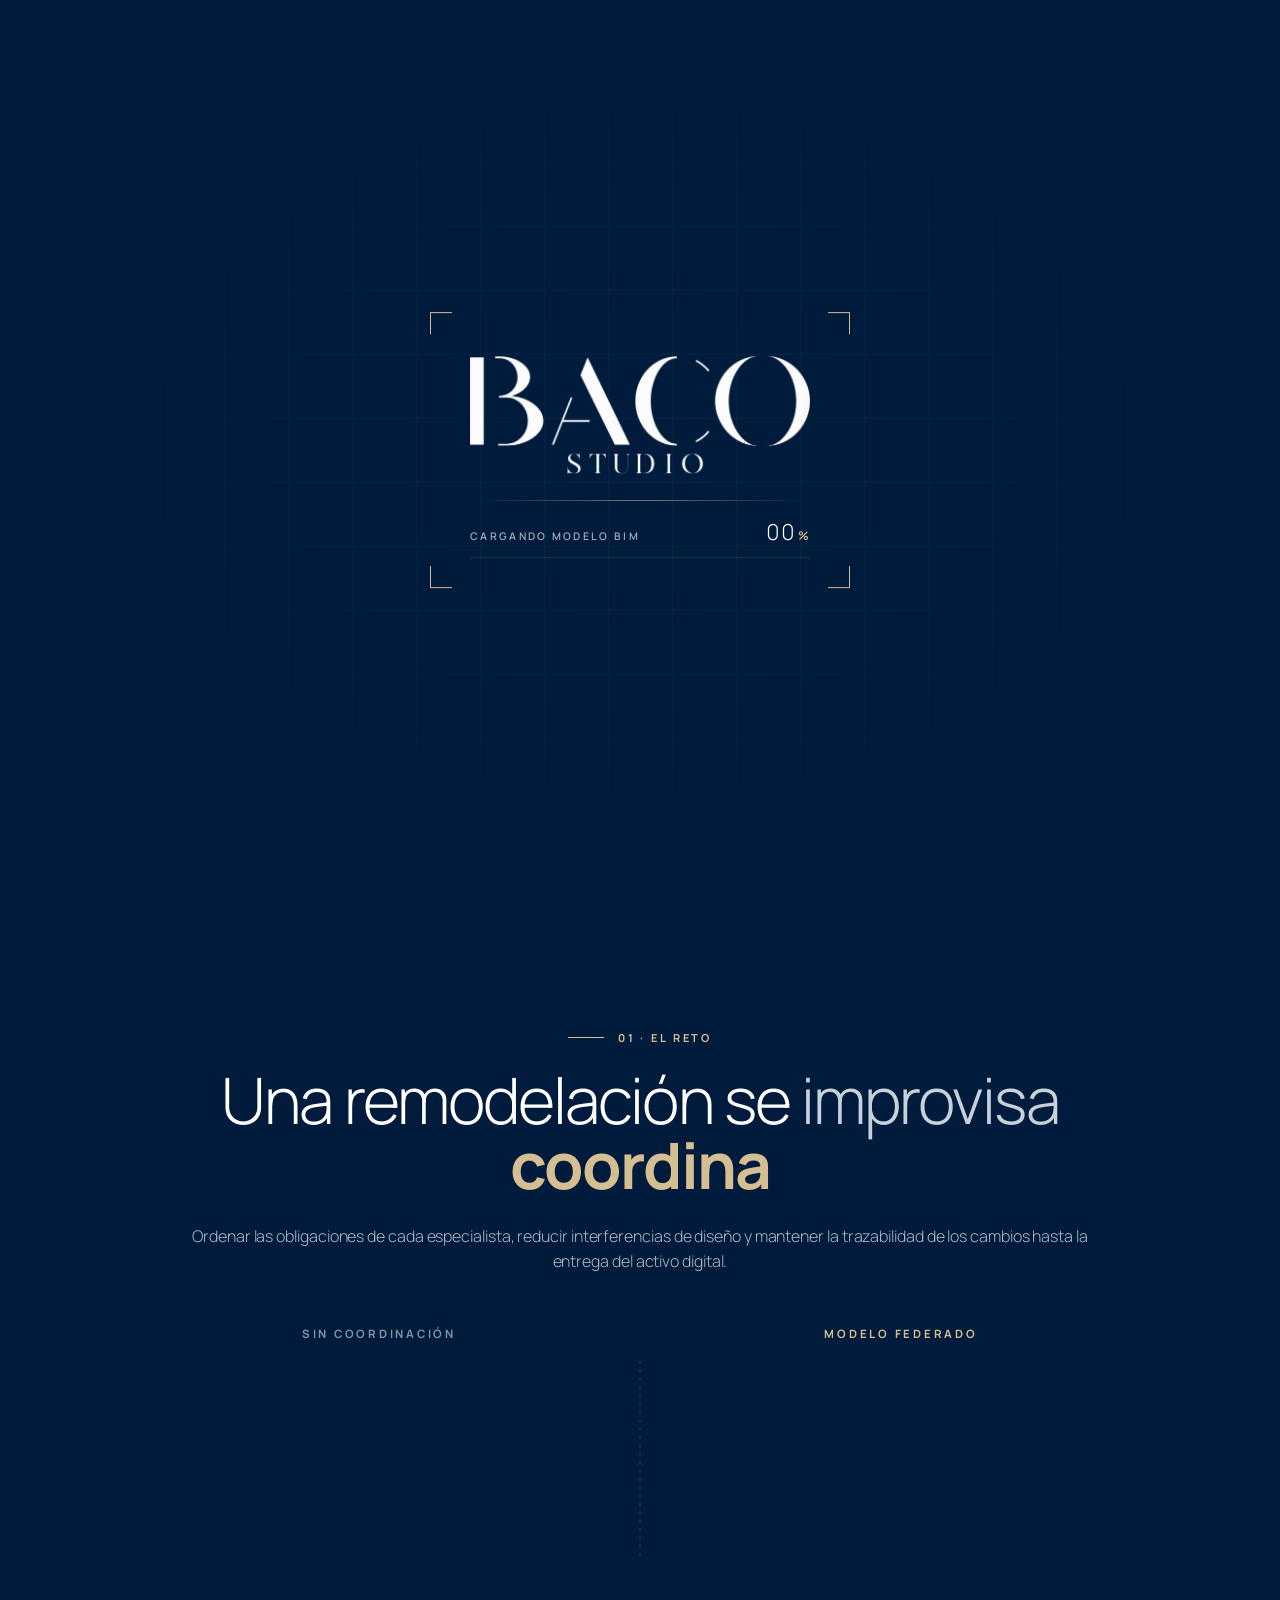
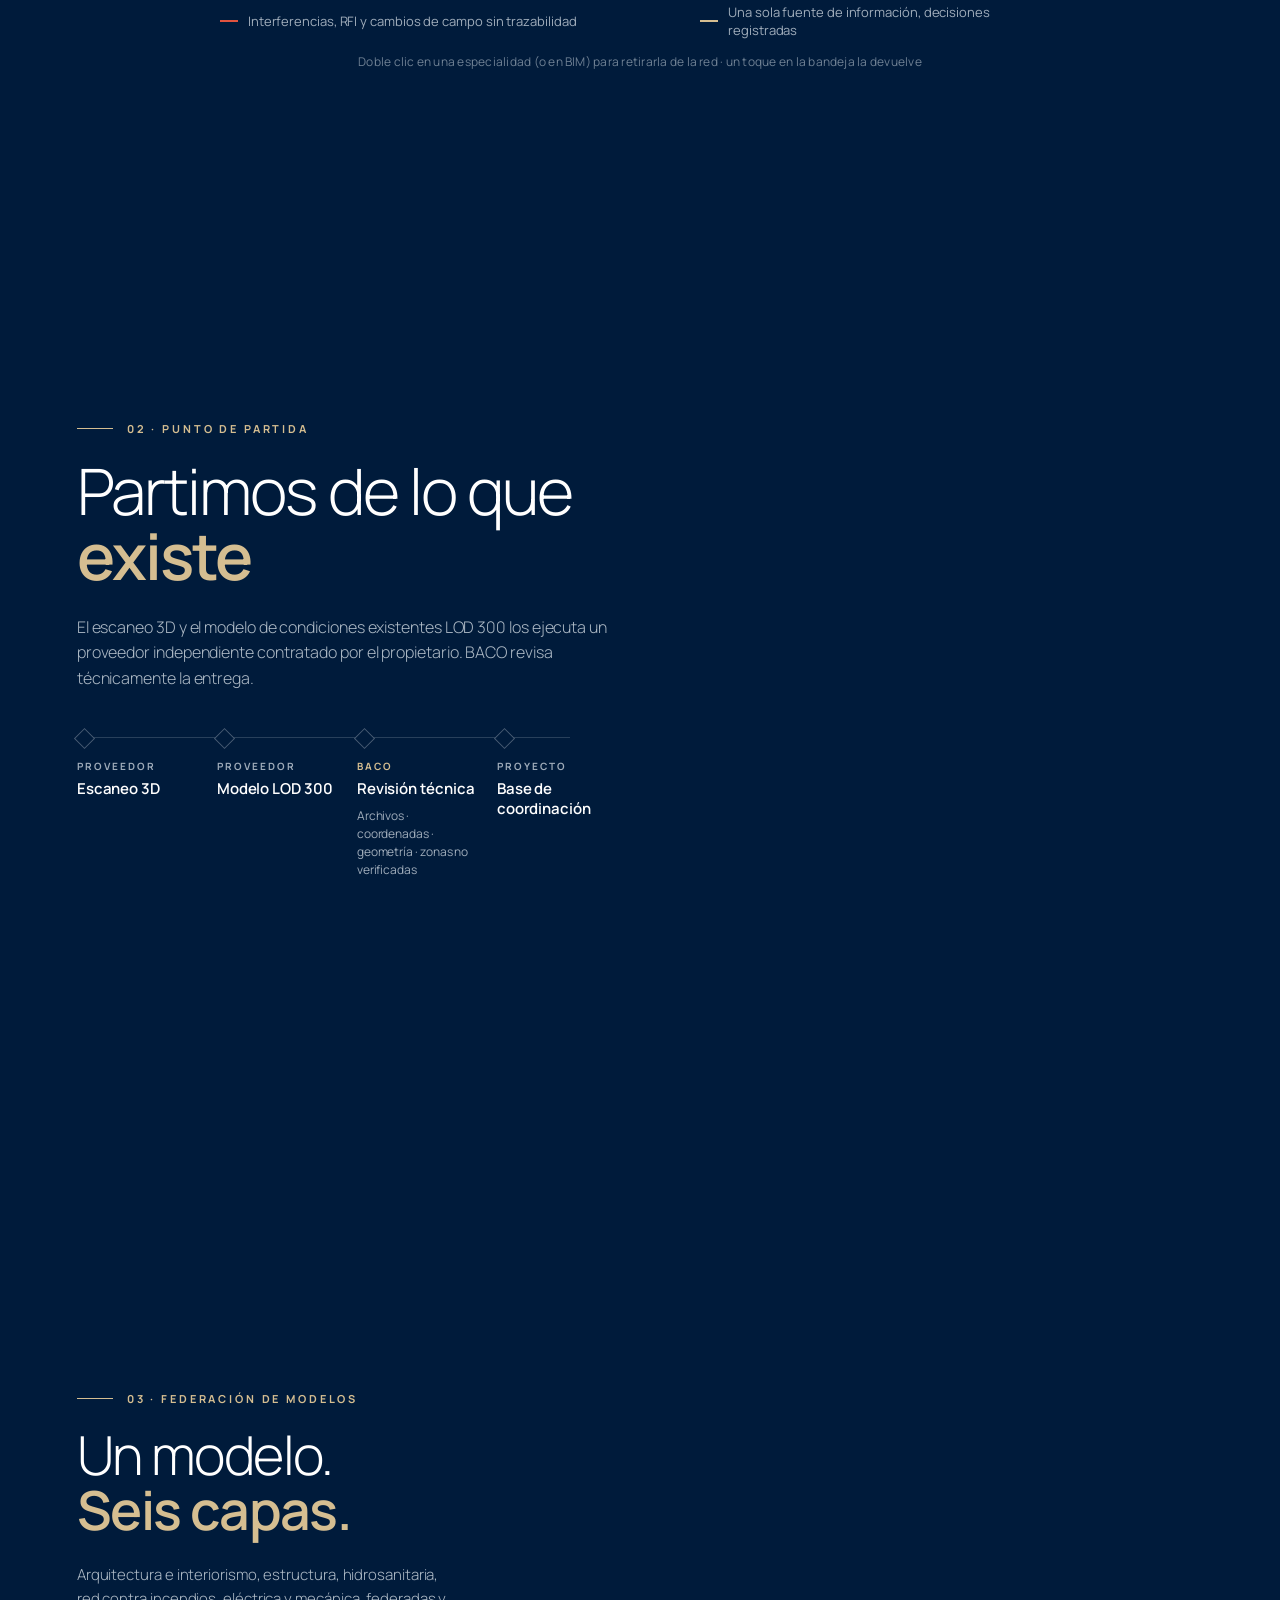
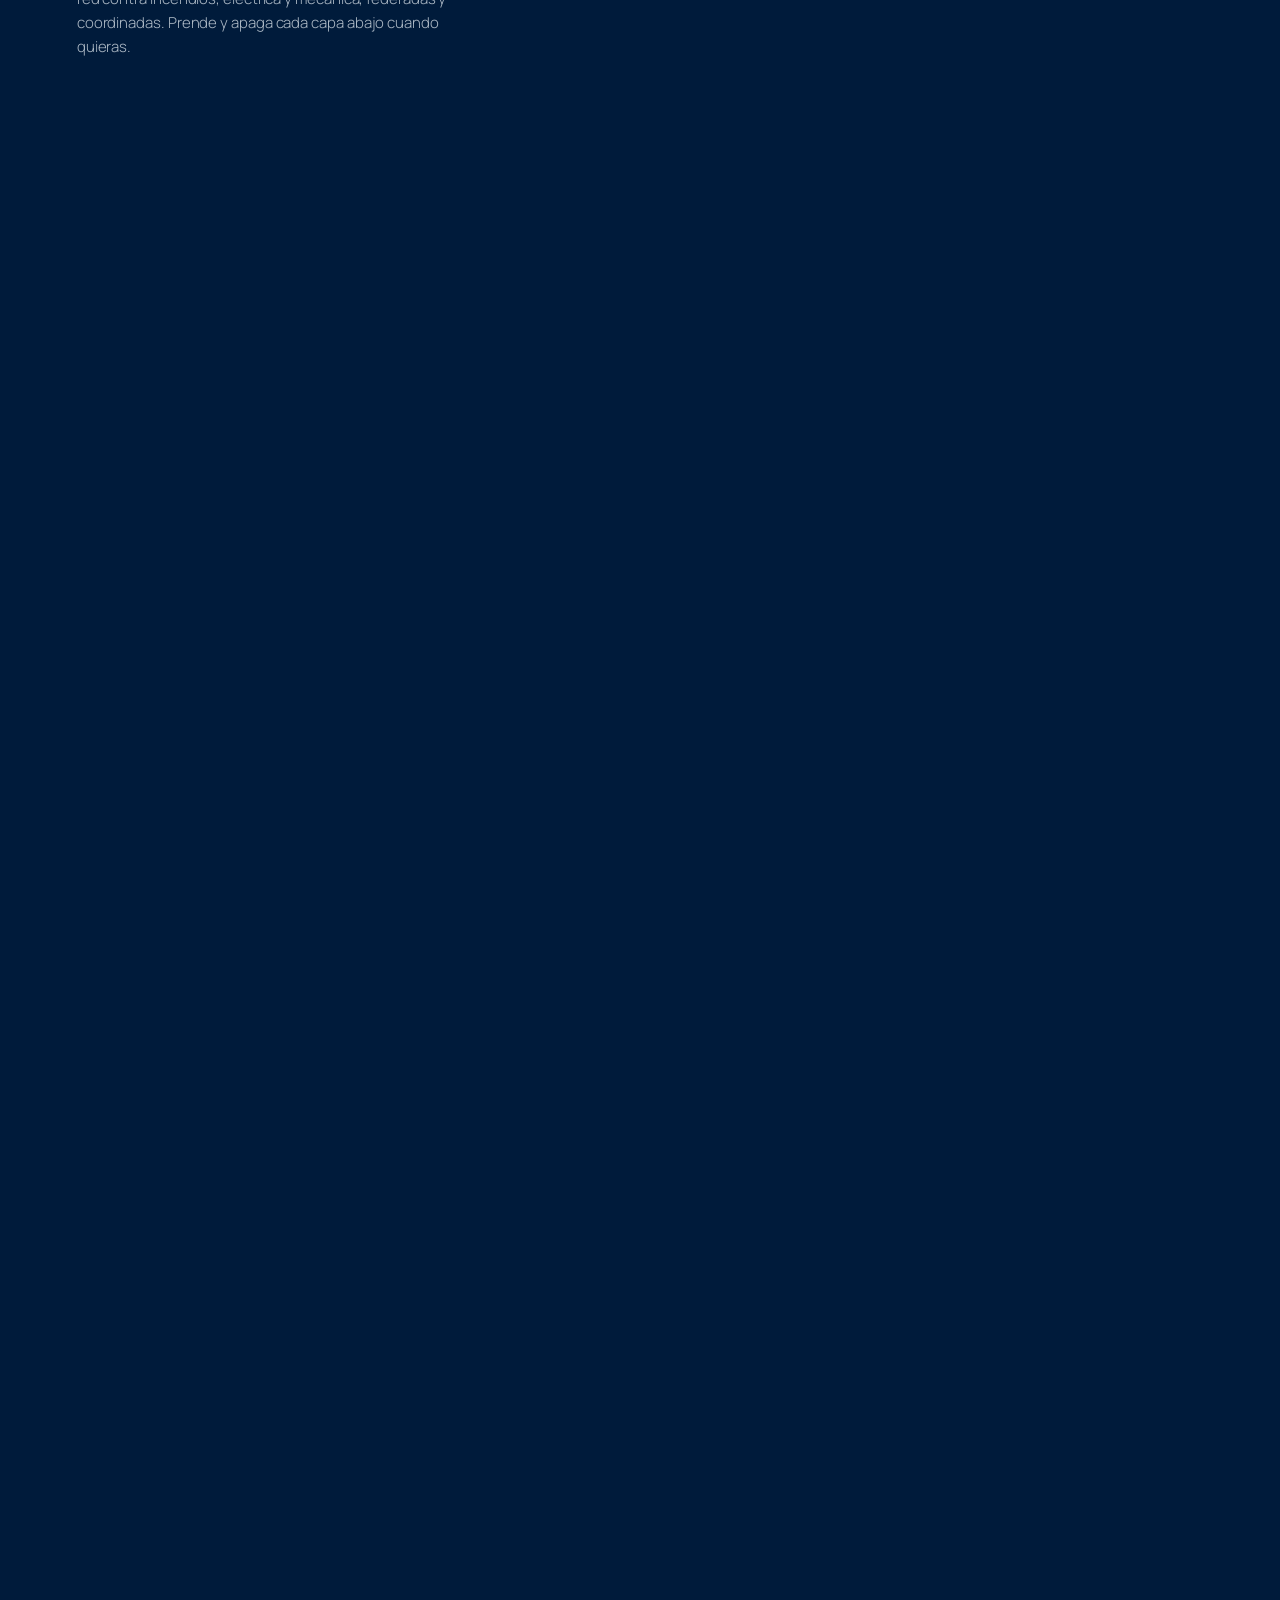
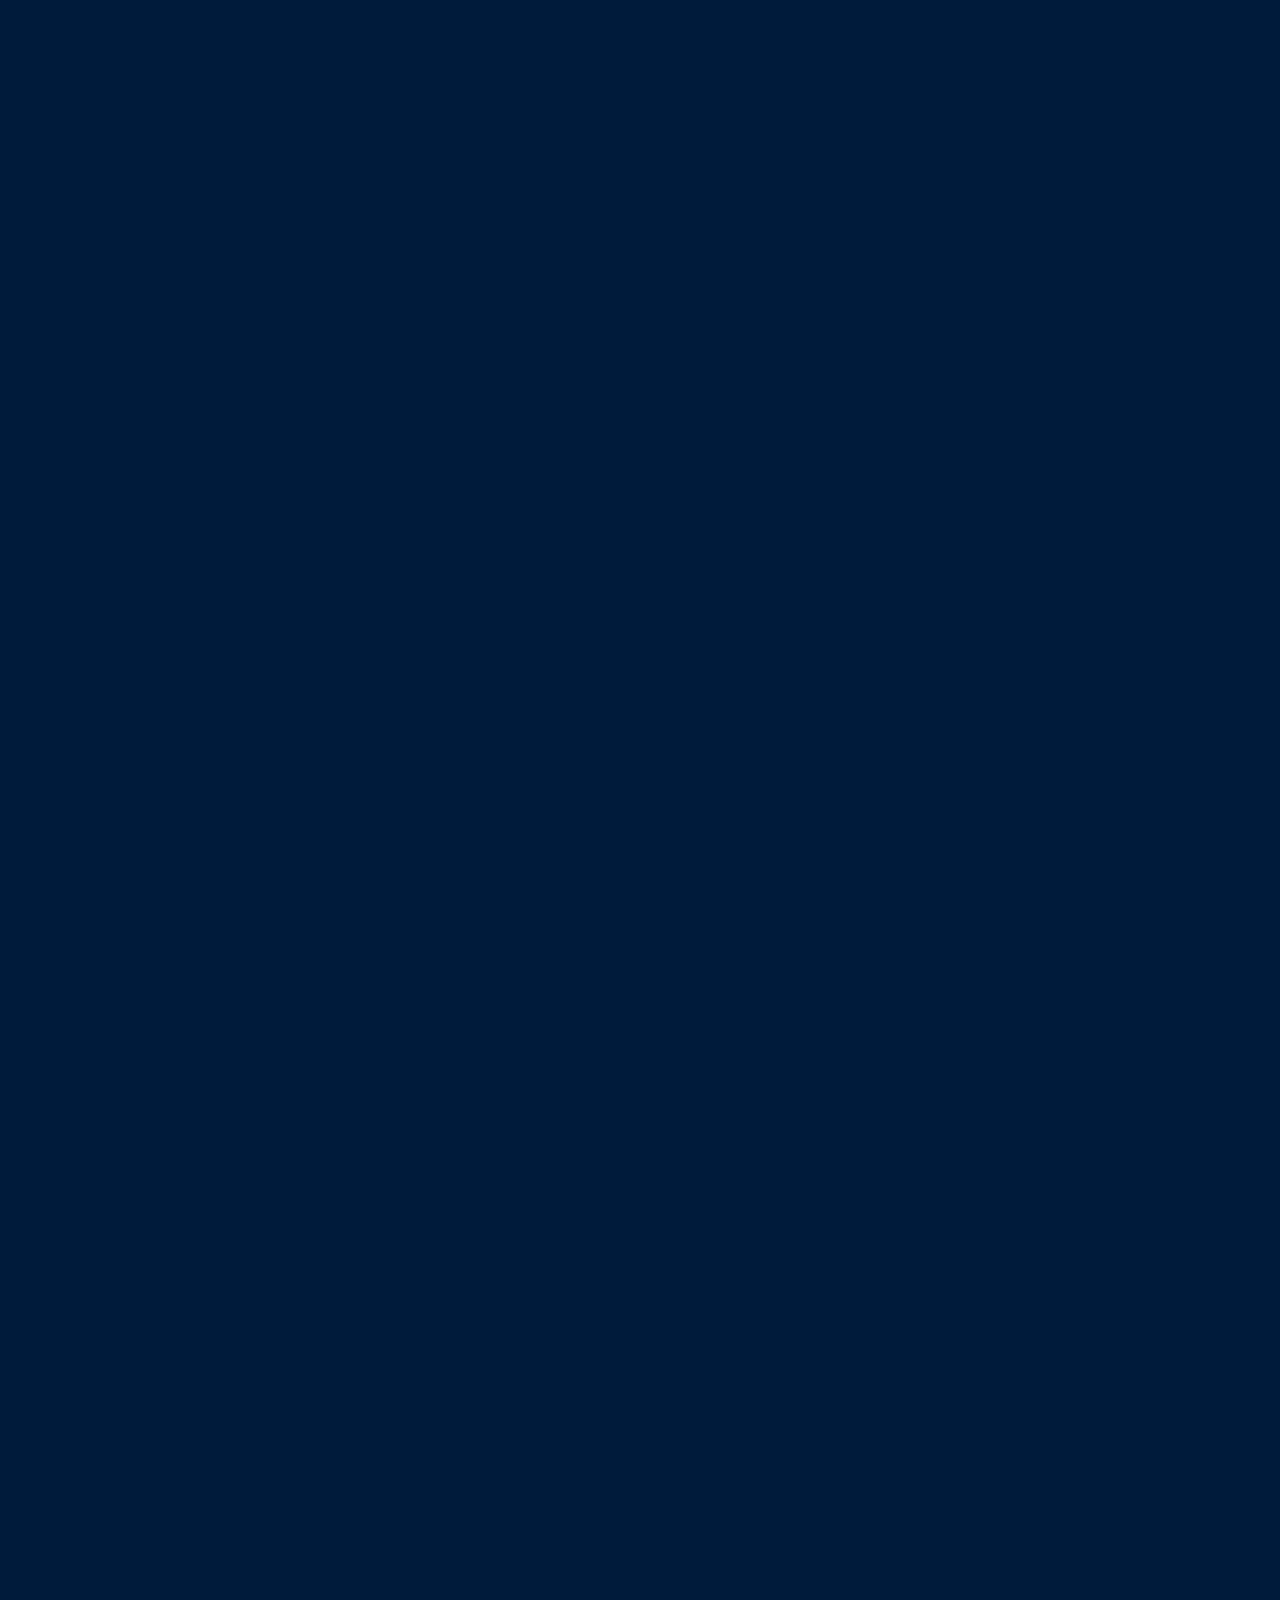
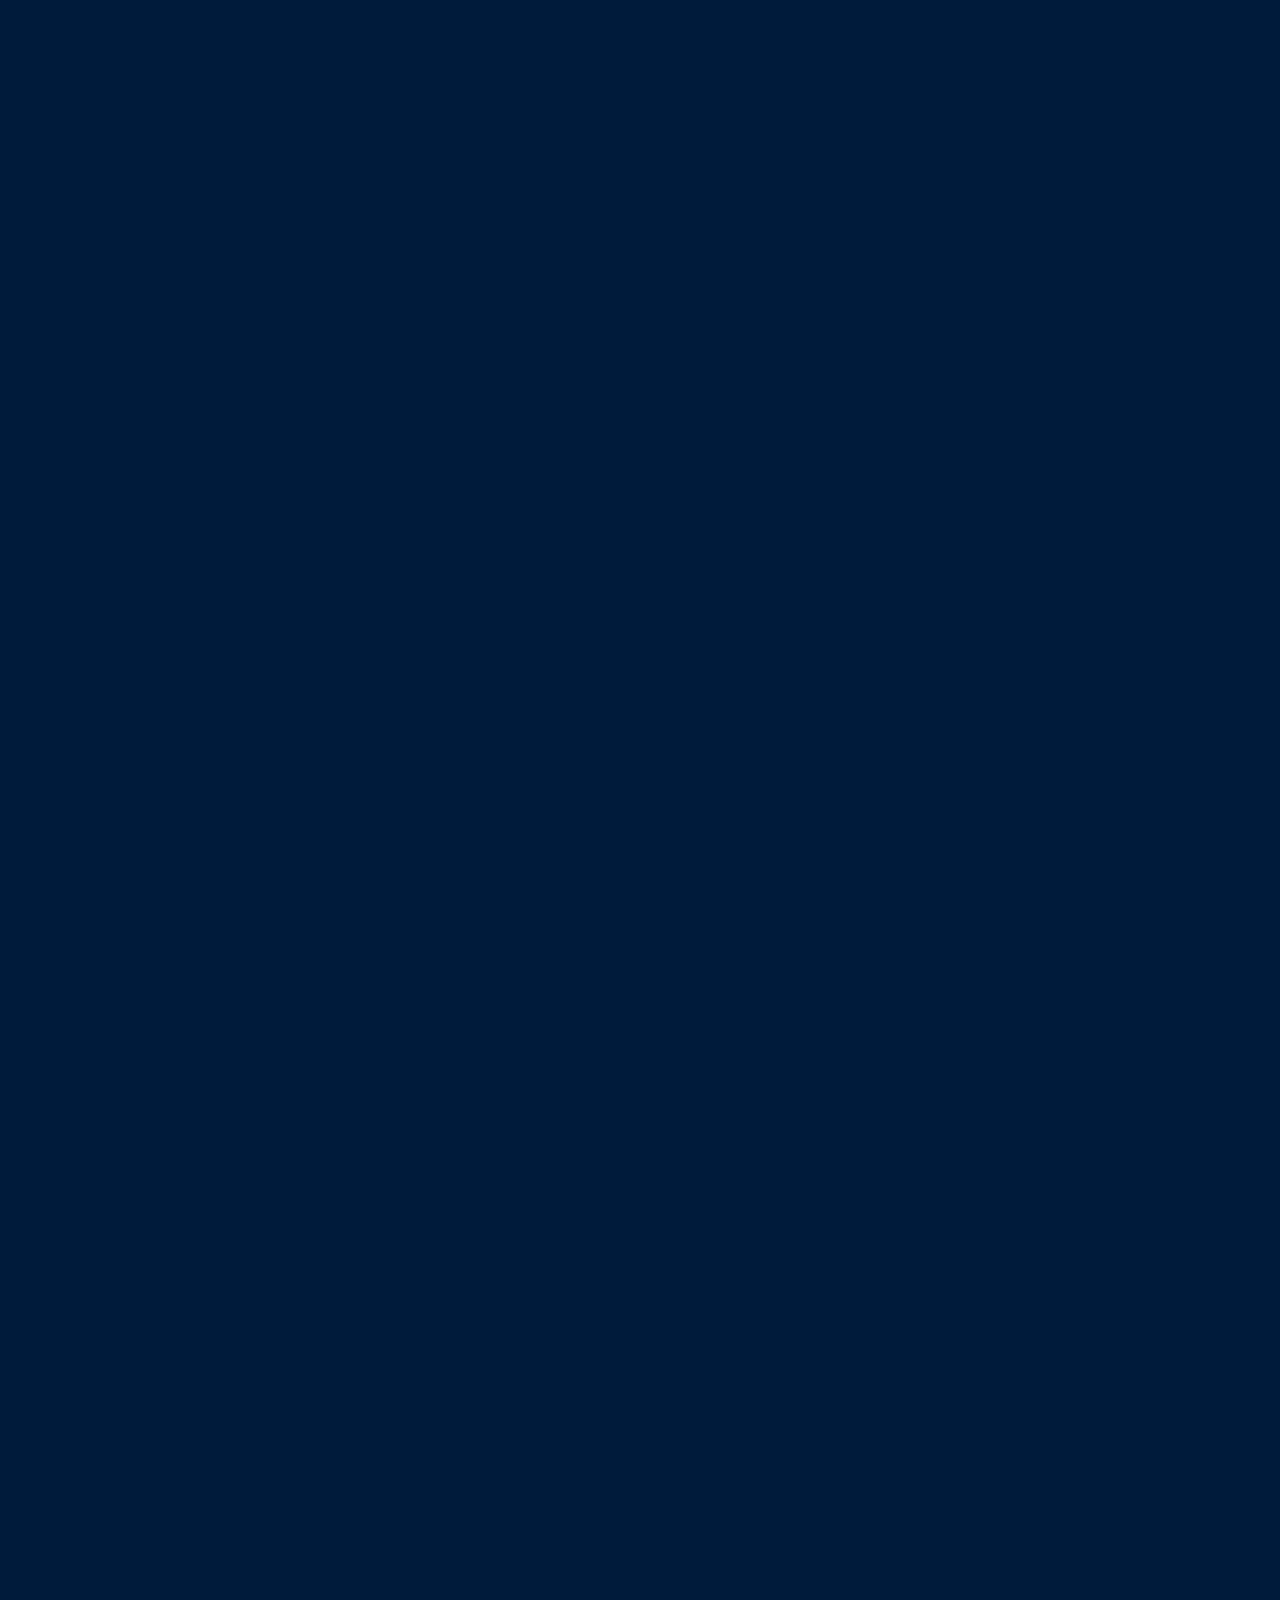
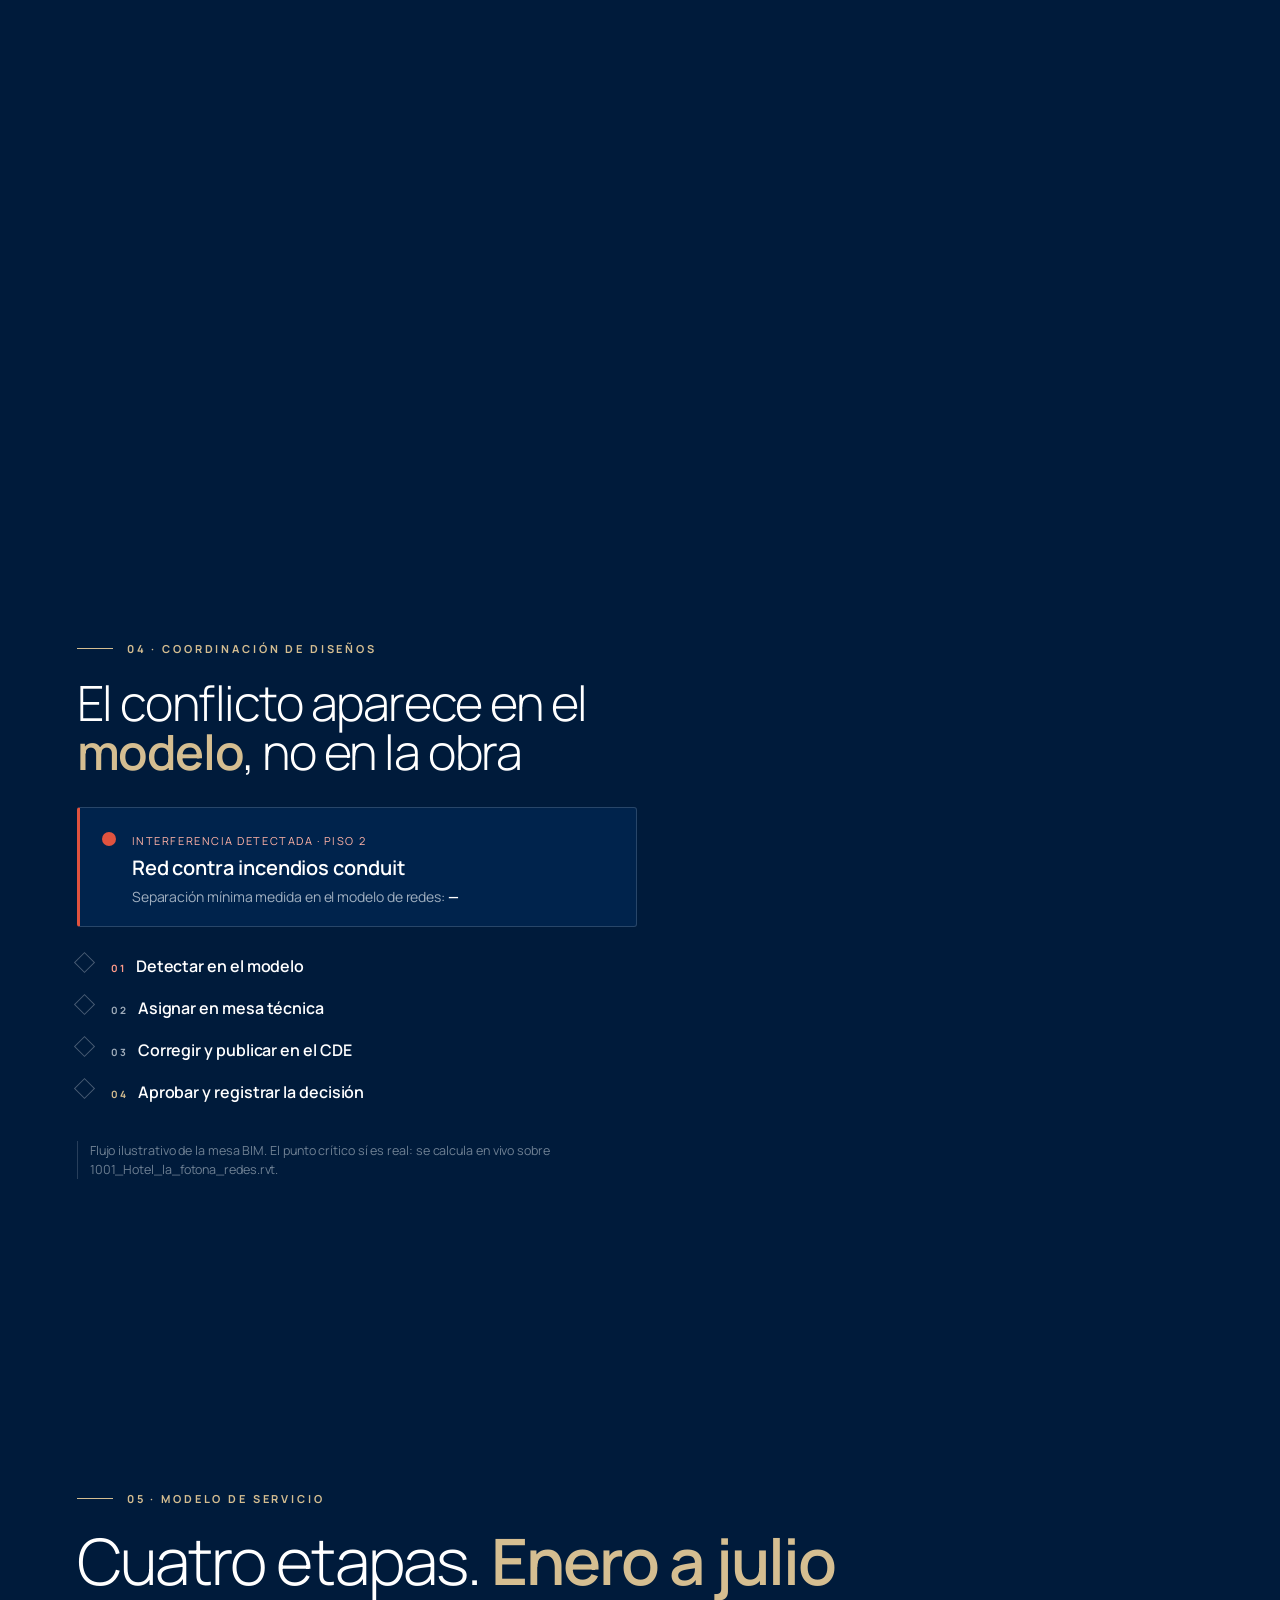
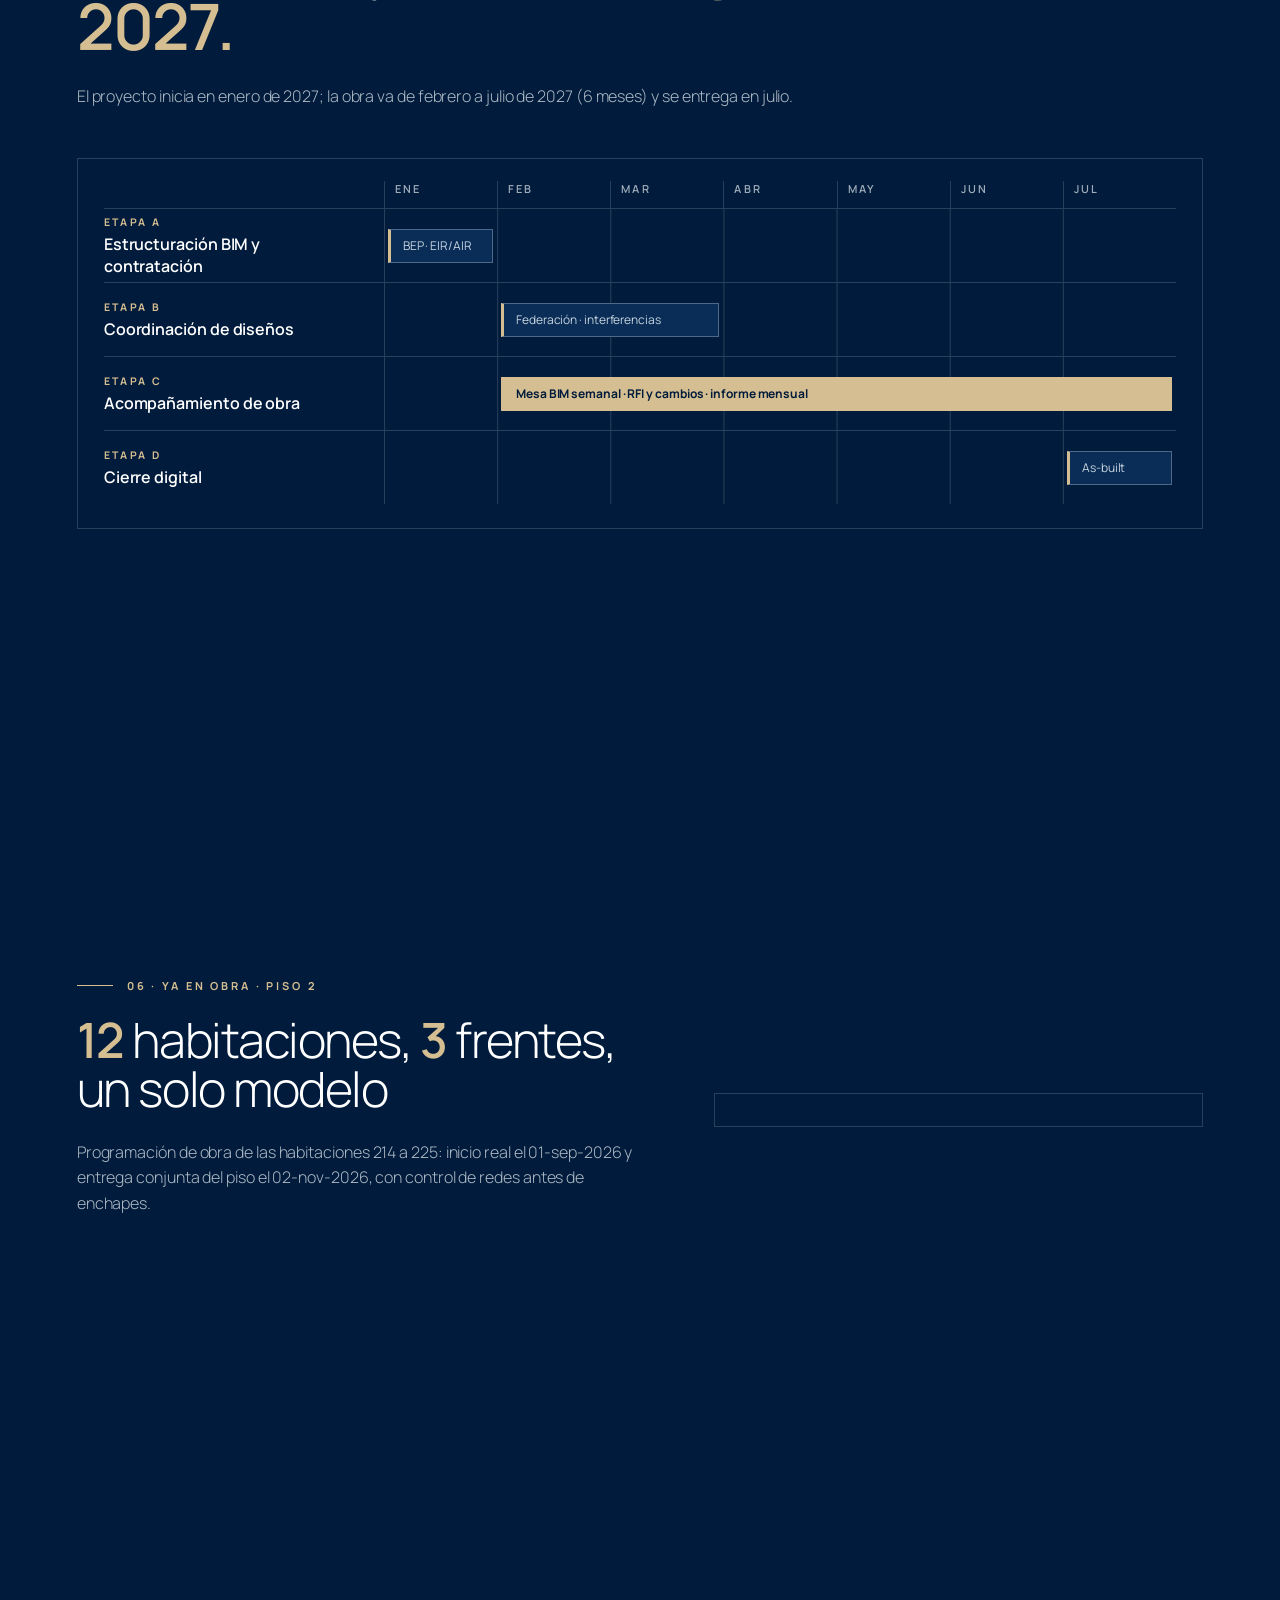
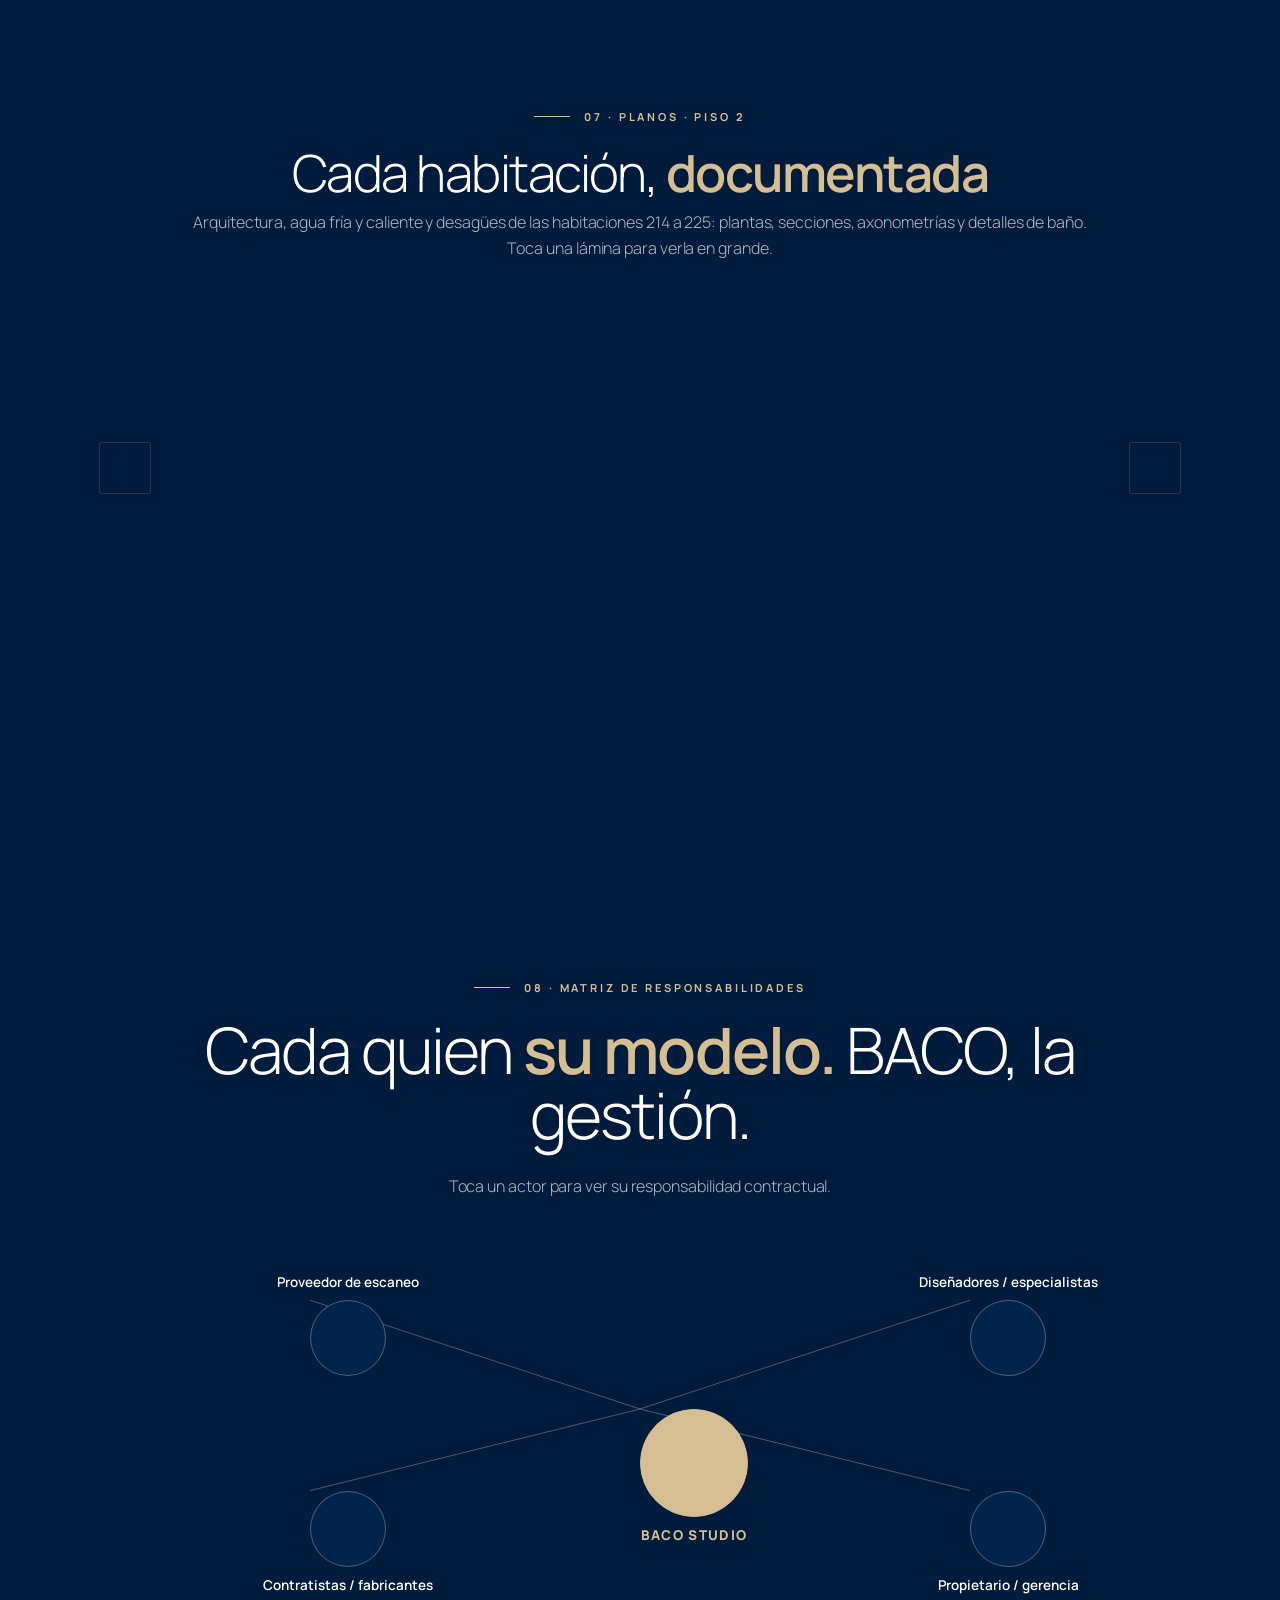
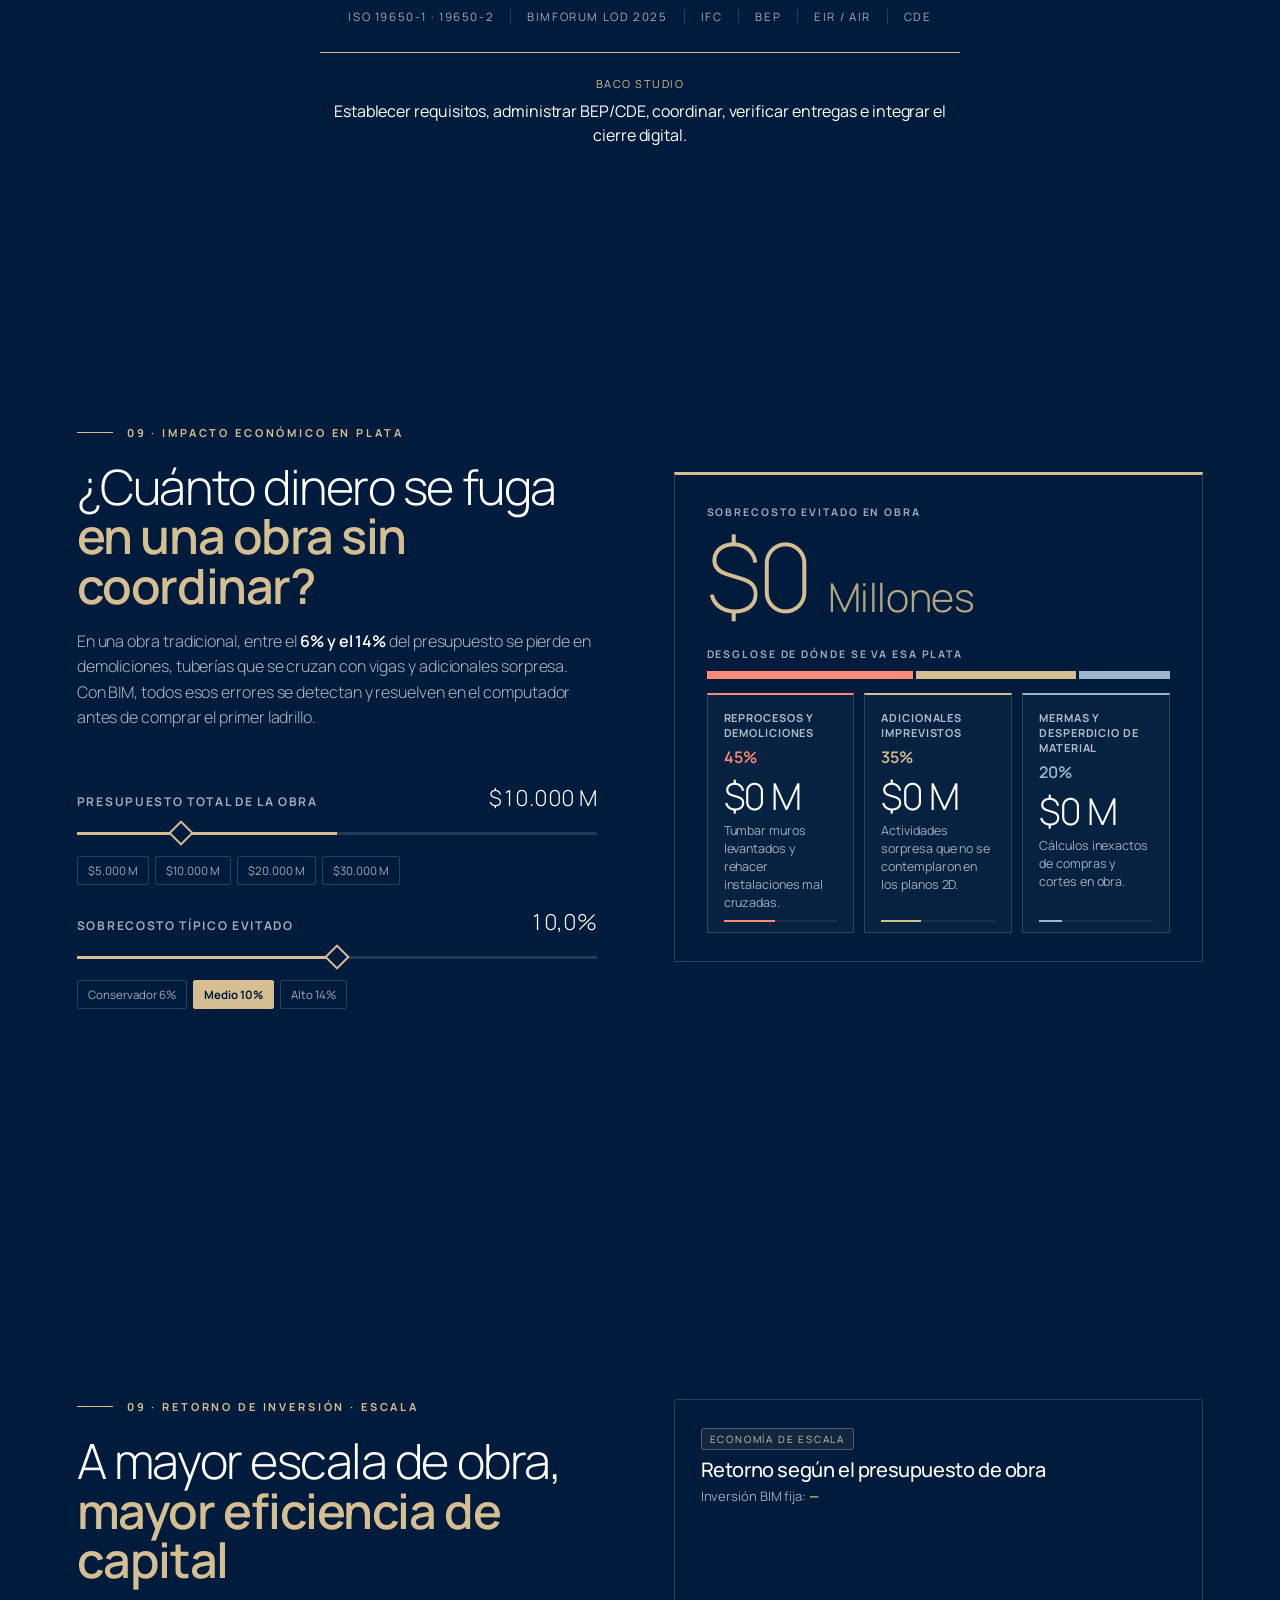
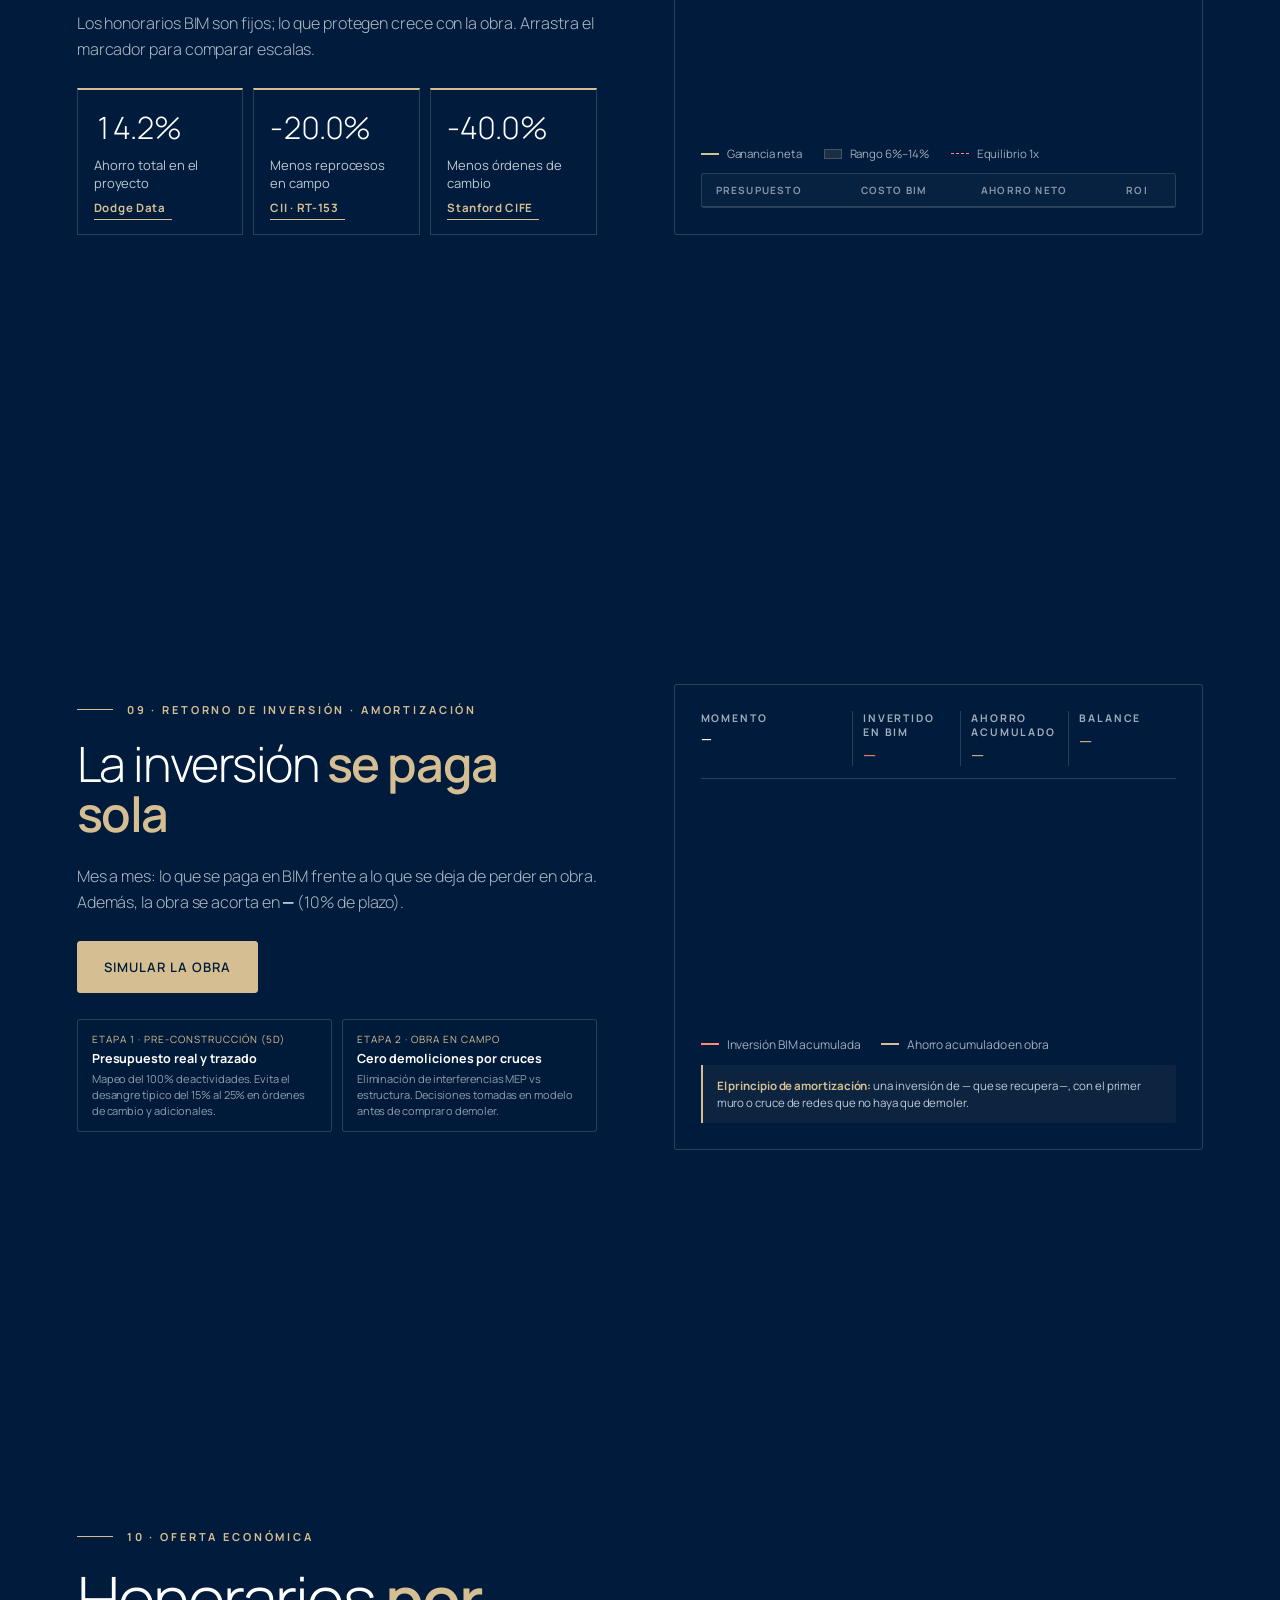
==== commit ec438bc9: "09.2 simplificada: menos texto en párrafo, tarjetas, leyenda, marcador y tabla Co-Authored-By: Claud" ====
--- a/docs/index.html
+++ b/docs/index.html
@@ -8,8 +8,8 @@
 <link rel="preconnect" href="https://fonts.googleapis.com" />
 <link rel="preconnect" href="https://fonts.gstatic.com" crossorigin />
 <link href="https://fonts.googleapis.com/css2?family=Manrope:wght@200;300;400;500;600;700;800&display=swap" rel="stylesheet" />
-  <script type="module" crossorigin src="./assets/index-Cco2owwW.js"></script>
-  <link rel="stylesheet" crossorigin href="./assets/index-DM_1ahNJ.css">
+  <script type="module" crossorigin src="./assets/index-NjvOonkh.js"></script>
+  <link rel="stylesheet" crossorigin href="./assets/index-CNfHDRZJ.css">
 </head>
 <body data-modo="cine">
 <div id="glow"><i class="g1"></i><i class="g2"></i><i class="g3"></i></div>
@@ -236,42 +236,40 @@
     <div class="txt">
       <p class="k" data-a="up">09 · Retorno de inversión · Escala</p>
       <h2 data-a="words">A mayor escala de obra, <b>mayor eficiencia de capital</b></h2>
-      <p class="lead" data-a="up">La gestión BIM representa una inversión fija de control e ingeniería técnica. Mientras los honorarios de coordinación se mantienen estables, el capital protegido frente a sobrecostos crece directamente con el volumen del presupuesto. Arrastra el marcador sobre la curva para evaluar diferentes escalas de obra.</p>
+      <p class="lead" data-a="up">Los honorarios BIM son fijos; lo que protegen crece con la obra. Arrastra el marcador para comparar escalas.</p>
       <div class="fuentes" data-a="stagger">
         <a class="fuente" href="https://www.construction.com/" target="_blank" rel="noopener">
-          <b>14.2%</b><span>Ahorro total promedio en el proyecto</span>
-          <small><em>Dodge Data &amp; Analytics · SmartMarket Report</em><u>Ver fuente <i data-i="externo"></i></u></small>
+          <b>14.2%</b><span>Ahorro total en el proyecto</span>
+          <small><u>Dodge Data <i data-i="externo"></i></u></small>
         </a>
         <a class="fuente" href="https://www.construction-institute.org/" target="_blank" rel="noopener">
-          <b>-20.0%</b><span>Reducción de reprocesos y demoliciones en campo</span>
-          <small><em>Construction Industry Institute (CII) · RT-153</em><u>Ver fuente <i data-i="externo"></i></u></small>
+          <b>-20.0%</b><span>Menos reprocesos en campo</span>
+          <small><u>CII · RT-153 <i data-i="externo"></i></u></small>
         </a>
         <a class="fuente" href="https://cife.stanford.edu/" target="_blank" rel="noopener">
-          <b>-40.0%</b><span>Mitigación de órdenes de cambio y adicionales imprevistos</span>
-          <small><em>Stanford University · Center for Integrated Facility Engineering (CIFE)</em><u>Ver fuente <i data-i="externo"></i></u></small>
+          <b>-40.0%</b><span>Menos órdenes de cambio</span>
+          <small><u>Stanford CIFE <i data-i="externo"></i></u></small>
         </a>
       </div>
-      <p class="nota" data-a="up">La banda sombreada representa el rango de sobrecostos típicos en construcción tradicional (6% a 14%), mitigados mediante coordinación digital y presupuesto 5D.</p>
     </div>
     <div class="roi-panel" data-a="fly">
       <div class="roi-header">
         <span class="roi-tag">Economía de escala</span>
         <h3>Retorno según el presupuesto de obra</h3>
-        <p>Inversión BIM fija de referencia: <b data-v="inv-iva">—</b></p>
+        <p>Inversión BIM fija: <b data-v="inv-iva">—</b></p>
       </div>
       <svg id="curvaRoi" viewBox="0 0 640 300" aria-label="Multiplicador de retorno según el presupuesto de obra"></svg>
       <ul class="esc-ley">
-        <li><i class="l-eq"></i>1x · Punto de equilibrio (el servicio se paga solo)</li>
-        <li><i class="l-cur"></i>Curva de ganancia neta para el proyecto</li>
-        <li><i class="l-ban"></i>Rango de sobrecostos evitados según estudios de la industria (6% al 14%)</li>
+        <li><i class="l-cur"></i>Ganancia neta</li>
+        <li><i class="l-ban"></i>Rango 6%–14%</li>
+        <li><i class="l-eq"></i>Equilibrio 1x</li>
       </ul>
       <div class="roi-tabla-w">
         <table class="roi-tabla" id="tablaRoi">
-          <thead><tr><th>Presupuesto</th><th>% costo BIM</th><th>Ahorro neto protegido (6% – 14%)</th><th>Multiplicador (ROI)</th></tr></thead>
+          <thead><tr><th>Presupuesto</th><th>Costo BIM</th><th>Ahorro neto</th><th>ROI</th></tr></thead>
           <tbody></tbody>
         </table>
       </div>
-      <p class="tabla-nota">Ahorro neto = Presupuesto × porcentaje de sobrecosto evitado menos la inversión fija de <b data-v="inv-iva">—</b>.</p>
     </div>
   </section>
 
--- a/docs/assets/index-CNfHDRZJ.css
+++ b/docs/assets/index-CNfHDRZJ.css
@@ -0,0 +1 @@
+:root{--azul: #00234C;--blanco: #FFFFFF;--oro: #D5BE91;--gris: #DCE5EC;--noche: #101D2C;--txt2: rgba(220, 229, 236, .72);--linea: rgba(220, 229, 236, .14);--vidrio: rgba(220, 229, 236, .055);--rojo: #e0533f;color-scheme:dark}*{box-sizing:border-box;margin:0;padding:0}html{background:var(--noche)}body{background:var(--noche);color:var(--blanco);font-family:Manrope,system-ui,sans-serif;font-weight:400;-webkit-font-smoothing:antialiased;overflow-x:hidden}b,strong{font-weight:700}button{font:inherit;color:inherit;cursor:pointer;background:none;border:0}a{color:inherit}#glow{position:fixed;top:0;right:0;bottom:0;left:0;z-index:0;overflow:hidden;pointer-events:none;background:radial-gradient(120% 90% at 50% 120%,#00234c,#101d2c 60%)}#glow i{position:absolute;border-radius:50%;filter:blur(90px);opacity:.55;will-change:transform}#glow .g1{width:55vw;height:55vw;right:-18vw;top:-22vw;background:radial-gradient(circle,rgba(213,190,145,.55),transparent 65%);animation:flota1 22s ease-in-out infinite alternate}#glow .g2{width:70vw;height:70vw;left:-30vw;bottom:-35vw;background:radial-gradient(circle,rgba(36,96,170,.75),transparent 65%);animation:flota2 26s ease-in-out infinite alternate}#glow .g3{width:30vw;height:30vw;left:40vw;top:30vh;background:radial-gradient(circle,rgba(0,35,76,.9),transparent 70%);animation:flota1 30s ease-in-out infinite alternate-reverse}@keyframes flota1{to{transform:translate(-8vw,10vh) scale(1.15)}}@keyframes flota2{to{transform:translate(10vw,-8vh) scale(.9)}}#gl{position:fixed;top:0;right:0;bottom:0;left:0;width:100vw;height:100vh;z-index:1;display:block}#velo{position:fixed;top:0;right:0;bottom:0;left:0;z-index:2;pointer-events:none;background:linear-gradient(90deg,#101d2cd1,#101d2c59 42%,#101d2c00 62%);transition:opacity .8s}body[data-velo=centro] #velo{background:radial-gradient(70% 60% at 50% 50%,#101d2cc7,#101d2c40)}body[data-modo=libre] #velo{opacity:0}#etiquetas{position:fixed;top:0;right:0;bottom:0;left:0;z-index:3;pointer-events:none}.etq{position:absolute;transform:translate(-50%,-100%);padding:6px 12px;border-radius:99px;font-size:12px;font-weight:600;background:#e0533feb;color:#fff;white-space:nowrap;box-shadow:0 0 24px #e0533f99;transition:opacity .3s}#top{position:fixed;top:0;left:0;right:0;z-index:20;display:flex;align-items:center;gap:24px;padding:14px 28px}.marca{display:flex;align-items:center;gap:10px;text-decoration:none}.marca img{width:38px;height:38px;filter:invert(1);opacity:.95}.marca span{font-size:13px;letter-spacing:.24em;font-weight:300}.marca b{font-weight:700}.ruta{font-size:12px;letter-spacing:.14em;text-transform:uppercase;color:var(--txt2)}.ruta i{color:var(--oro);font-style:normal;margin:0 6px}.btn-explorar{margin-left:auto;padding:10px 18px;border-radius:99px;font-size:13px;font-weight:600;background:var(--vidrio);border:1px solid var(--linea);-webkit-backdrop-filter:blur(14px);backdrop-filter:blur(14px);transition:color .3s,background .3s,border-color .3s,box-shadow .3s}.btn-explorar:hover{background:var(--oro);color:var(--noche);border-color:var(--oro)}#barra{position:absolute;left:0;right:0;bottom:0;height:2px;background:#dce5ec0f}#barra i{display:block;height:100%;width:0;background:linear-gradient(90deg,var(--oro),#fff);box-shadow:0 0 12px var(--oro)}.glass{position:relative;background:linear-gradient(160deg,#dce5ec1c,#dce5ec08);border:1px solid var(--linea);border-radius:22px;backdrop-filter:blur(18px) saturate(1.2);-webkit-backdrop-filter:blur(18px) saturate(1.2);box-shadow:0 30px 80px -30px #000000a6,inset 0 1px #ffffff1f}.chip{display:inline-flex;align-items:center;gap:8px;padding:9px 16px;border-radius:99px;font-size:13px;font-weight:500;background:#dce5ec12;border:1px solid var(--linea);-webkit-backdrop-filter:blur(12px);backdrop-filter:blur(12px);white-space:nowrap}.chip.c-rojo{border-color:#e0533f99;color:#ffb3a6}.chip.c-oro{border-color:#d5be9199;color:var(--oro)}main{position:relative;z-index:5}.esc{position:relative;min-height:100vh;padding:120px 6vw;display:flex;align-items:center}.esc .txt{max-width:560px;position:relative;z-index:2}.esc.centro{justify-content:center;text-align:center;flex-direction:column}.esc.centro .txt{max-width:900px}.esc.ancho{flex-wrap:wrap;gap:48px 6vw;align-content:center}.k{font-size:12px;letter-spacing:.22em;text-transform:uppercase;color:var(--oro);font-weight:600;margin-bottom:22px}h1,h2{font-weight:200;letter-spacing:-.035em;line-height:.98}h1{font-size:clamp(52px,8.4vw,128px)}h2{font-size:clamp(38px,5vw,74px)}[data-escena=critico] h2,[data-escena=obra] h2{font-size:clamp(34px,3.8vw,58px)}h1 b,h2 b{font-weight:700;color:var(--oro)}.lead{margin-top:26px;font-size:clamp(16px,1.25vw,19px);line-height:1.6;color:var(--txt2);font-weight:300}.nota{margin-top:18px;font-size:12.5px;line-height:1.55;color:#dce5ec80}.mini{font-size:12px;color:var(--txt2);letter-spacing:.04em}.w{display:inline-block;will-change:transform,filter,opacity}.hero .txt{max-width:720px}.stats{display:flex;gap:14px;margin-top:40px;flex-wrap:wrap;perspective:900px}.stat{padding:18px 22px 16px;min-width:160px}.stat small{display:block;font-size:11px;letter-spacing:.14em;text-transform:uppercase;color:var(--txt2);margin-bottom:8px}.stat b{font-size:34px;font-weight:300;letter-spacing:-.02em}.scroll-hint{margin-top:48px;font-size:12px;letter-spacing:.12em;text-transform:uppercase;color:var(--txt2);display:flex;align-items:center;gap:12px}.scroll-hint span{width:22px;height:34px;border:1px solid var(--linea);border-radius:12px;position:relative}.scroll-hint span:after{content:"";position:absolute;left:50%;top:7px;width:3px;height:7px;margin-left:-1.5px;border-radius:2px;background:var(--oro);animation:rueda 1.8s infinite}@keyframes rueda{0%{opacity:0;transform:translateY(0)}30%{opacity:1}to{opacity:0;transform:translateY(12px)}}.tachado{position:relative}.strike{position:relative;display:inline-block;color:#dce5ece6}.strike:after{content:"";position:absolute;left:-4%;right:-4%;top:54%;height:4px;background:var(--rojo);border-radius:2px;transform:scaleX(var(--s, 0));transform-origin:left;box-shadow:0 0 18px var(--rojo)}.nueva{display:inline-block;font-weight:700;color:var(--oro)}.nube-chips{position:relative;width:min(1100px,100%);height:220px;margin-top:40px}.nube-chips .chip{position:absolute;left:50%;top:50%}.leyendo{margin-top:34px;padding:24px 26px;max-width:460px}.leyendo .pct{display:block;font-size:54px;font-weight:200;letter-spacing:-.03em;margin:6px 0 12px}.leyendo .barra{height:6px;border-radius:6px;background:#dce5ec1a;overflow:hidden}.leyendo .barra i{display:block;height:100%;width:0;border-radius:6px;background:linear-gradient(90deg,#2c6fc0,var(--oro));box-shadow:0 0 14px #d5be9199}.checks{display:flex;flex-wrap:wrap;gap:8px;margin-top:16px}.checks span{font-size:12px;padding:6px 11px;border-radius:99px;background:#d5be911a;color:var(--oro);border:1px solid rgba(213,190,145,.25);opacity:.25;transition:opacity .4s}.checks span.ok{opacity:1}.capas-sec{display:block;padding:0;height:640vh}.capas-sec .pin{position:sticky;top:0;height:100vh;display:flex;align-items:center;padding:100px 6vw 120px;gap:4vw}.pasos{list-style:none;margin-top:30px;display:grid;gap:6px}.pasos li{display:flex;align-items:center;gap:12px;font-size:14px;color:#dce5ec73;padding:7px 0;transition:color .4s,background .4s,border-color .4s,box-shadow .4s;cursor:pointer}.pasos li i{width:10px;height:10px;border-radius:50%;background:var(--c);opacity:.35;transition:color .4s,background .4s,border-color .4s,box-shadow .4s;flex:none}.pasos li .t{flex:1}.pasos li .p{width:80px;height:2px;background:#dce5ec1a;border-radius:2px;overflow:hidden}.pasos li .p b{display:block;height:100%;width:0;background:var(--c)}.pasos li.on{color:#fff;font-weight:600}.pasos li.on i{opacity:1;box-shadow:0 0 14px var(--c);transform:scale(1.3)}.tarjetas-capa{position:relative;margin-left:auto;width:min(380px,34vw);height:420px;perspective:1100px;align-self:flex-end}.tcapa{position:absolute;inset:0 0 auto 0;padding:26px;opacity:0;visibility:hidden}.tcapa .num{font-size:12px;letter-spacing:.18em;color:var(--txt2)}.tcapa h3{font-size:34px;font-weight:300;letter-spacing:-.02em;margin:8px 0 14px;display:flex;align-items:center;gap:12px}.tcapa h3 i{width:14px;height:14px;border-radius:50%;background:var(--c);box-shadow:0 0 18px var(--c)}.tcapa p{font-size:14px;line-height:1.55;color:var(--txt2)}.tcapa ul{list-style:none;margin-top:16px;display:grid;gap:8px}.tcapa li{display:flex;justify-content:space-between;font-size:13px;padding:9px 12px;border-radius:12px;background:#dce5ec0d}.tcapa li b{color:var(--c);font-weight:600}.alerta{display:flex;gap:16px;align-items:flex-start;padding:20px 22px;margin-top:30px;border-color:#e0533f73}.alerta .punto{width:14px;height:14px;margin-top:4px;border-radius:50%;background:var(--rojo);box-shadow:0 0 #e0533fb3;animation:pulso 1.6s infinite;flex:none}@keyframes pulso{to{box-shadow:0 0 0 18px #e0533f00}}.alerta small{font-size:11px;letter-spacing:.14em;text-transform:uppercase;color:#ffb3a6}.alerta b{display:block;font-size:20px;font-weight:600;margin:4px 0 6px}.alerta p{font-size:14px;color:var(--txt2)}.alerta strong{color:#fff}.chat{display:grid;gap:10px;margin-top:18px}.msg{display:flex;gap:12px;align-items:center;padding:12px 16px 12px 12px;border-radius:18px;max-width:470px}.msg.der{margin-left:40px}.msg i{width:36px;height:36px;border-radius:50%;display:grid;place-items:center;font-style:normal;font-size:10.5px;font-weight:700;letter-spacing:.05em;background:var(--azul);border:1px solid var(--oro);color:var(--oro);flex:none}.msg p{font-size:14px;line-height:1.45}.etapas{display:grid;grid-template-columns:repeat(4,1fr);gap:16px;width:100%;perspective:1400px}.etapa{padding:24px 22px 22px;min-height:300px;display:flex;flex-direction:column;transform-style:preserve-3d}.etapa .letra{font-size:64px;font-weight:200;line-height:1;color:var(--oro)}.etapa small{position:absolute;top:26px;right:22px;font-size:12px;padding:5px 10px;border-radius:99px;border:1px solid var(--linea);color:var(--txt2)}.etapa h3{font-size:20px;font-weight:600;margin:18px 0 10px;letter-spacing:-.01em}.etapa p{font-size:14px;line-height:1.55;color:var(--txt2);flex:1}.etapa em{font-style:normal;margin-top:16px;font-size:12px;color:var(--oro);padding-top:12px;border-top:1px solid var(--linea)}.frentes{display:grid;gap:10px;margin-top:26px}.frente{display:flex;align-items:center;gap:12px;padding:12px 14px;border-radius:16px}.frente b{font-size:12px;letter-spacing:.1em;text-transform:uppercase;color:var(--oro);width:70px;flex:none}.frente .habs{display:flex;gap:6px;flex-wrap:wrap}.frente .habs span{font-size:13px;padding:5px 10px;border-radius:10px;background:#dce5ec12}.frente .habs em{font-style:normal;color:var(--txt2);align-self:center}.linea{flex:1;min-width:320px;max-width:560px;padding:26px 26px 18px;margin-left:auto}.eje{position:relative;padding-left:28px}.eje:before{content:"";position:absolute;left:7px;top:6px;bottom:6px;width:2px;background:#dce5ec1a}.eje .traz{position:absolute;left:7px;top:6px;width:2px;height:0;background:linear-gradient(var(--oro),#2c6fc0);box-shadow:0 0 10px var(--oro)}.hito{position:relative;padding:0 0 16px}.hito:before{content:"";position:absolute;left:-26px;top:4px;width:12px;height:12px;border-radius:50%;background:var(--noche);border:2px solid var(--oro)}.hito time{font-size:11px;letter-spacing:.12em;text-transform:uppercase;color:var(--oro)}.hito b{display:block;font-size:15px;font-weight:600;margin:2px 0 3px}.hito p{font-size:12.5px;color:var(--txt2);line-height:1.45}.renders{display:flex;gap:12px;margin-top:28px}.renders figure{flex:1;padding:6px;border-radius:18px;overflow:hidden}.renders img{display:block;width:100%;aspect-ratio:4/3;object-fit:cover;border-radius:13px}.renders figcaption{font-size:11.5px;color:var(--txt2);padding:8px 6px 2px}.hab-frame{flex:1;min-width:340px;height:min(72vh,640px);padding:0;overflow:hidden;margin-left:auto}#hab{display:block;width:100%;height:100%;cursor:grab;touch-action:none}#hab:active{cursor:grabbing}.hab-carga{position:absolute;top:0;right:0;bottom:0;left:0;display:grid;place-content:center;justify-items:center;gap:14px;font-size:13px;color:var(--txt2);transition:opacity .6s}.hab-carga span{width:34px;height:34px;border-radius:50%;border:2px solid var(--linea);border-top-color:var(--oro);animation:gira 1s linear infinite}.hab-carga.fin{opacity:0;pointer-events:none}@keyframes gira{to{transform:rotate(360deg)}}.hab-tags{position:absolute;left:16px;bottom:16px;display:flex;gap:8px;flex-wrap:wrap}.actores{position:relative;width:min(1100px,100%);height:320px;margin-top:30px;perspective:1000px}.actores>*{position:absolute;left:50%;top:50%}.actor{padding:16px 24px;border-radius:99px;font-size:16px;font-weight:600;transition:background .3s,border-color .3s,box-shadow .3s}.actor:hover,.actor.on{border-color:var(--oro);box-shadow:0 0 40px -6px #d5be918c}.actor.oro{background:linear-gradient(120deg,#d5be9159,#d5be911f);border-color:var(--oro);color:#fff}.chip.s{font-size:12px;color:var(--txt2)}.resp{max-width:640px;padding:20px 26px;margin-top:18px;text-align:left}.resp small{font-size:11px;letter-spacing:.14em;text-transform:uppercase;color:var(--oro)}.resp p{font-size:16px;margin-top:6px;line-height:1.5}.seg{display:inline-flex;padding:4px;border-radius:99px;background:var(--vidrio);border:1px solid var(--linea);margin-top:30px}.seg button{padding:10px 18px;border-radius:99px;font-size:14px;font-weight:600;color:var(--txt2);transition:color .3s,background .3s,border-color .3s,box-shadow .3s}.seg button.on{background:var(--oro);color:var(--noche)}.rango{display:block;margin-top:22px;font-size:13px;color:var(--txt2)}.rango b{color:#fff;margin-left:8px}.rango input{display:block;width:100%;max-width:420px;margin-top:10px;accent-color:var(--oro)}.total{margin-top:22px;padding:22px 26px;max-width:460px}.total small{font-size:11px;letter-spacing:.14em;text-transform:uppercase;color:var(--txt2)}.total b{display:block;font-size:clamp(40px,4.4vw,62px);font-weight:200;letter-spacing:-.03em;margin:4px 0}.total p{font-size:14px;color:var(--txt2)}.total strong{color:var(--oro)}.grafico{flex:1;min-width:340px;max-width:640px;padding:26px;margin-left:auto}.barras{display:grid;gap:12px;margin-bottom:22px}.barra-et{display:grid;grid-template-columns:34px 1fr 110px;align-items:center;gap:12px;font-size:13px}.barra-et b{color:var(--oro);font-size:18px;font-weight:300}.barra-et .t{height:10px;border-radius:6px;background:#dce5ec12;overflow:hidden}.barra-et .t i{display:block;height:100%;width:0;border-radius:6px;background:linear-gradient(90deg,#2c6fc0,var(--oro))}.barra-et span{text-align:right;color:var(--txt2);font-variant-numeric:tabular-nums}#curva{width:100%;height:220px;overflow:visible}#curva text{fill:#dce5ec8c;font-size:11px;font-family:Manrope,sans-serif}.cierre .logo-cierre{width:120px;filter:invert(1) drop-shadow(0 0 30px rgba(213,190,145,.7));margin:0 auto 28px;display:block}.ctas{display:flex;gap:12px;justify-content:center;margin-top:34px;flex-wrap:wrap}.btn{padding:15px 26px;border-radius:99px;font-size:15px;font-weight:600;text-decoration:none;background:var(--vidrio);border:1px solid var(--linea);-webkit-backdrop-filter:blur(14px);backdrop-filter:blur(14px);transition:color .3s,background .3s,border-color .3s,box-shadow .3s}.btn.oro{background:var(--oro);color:var(--noche);border-color:var(--oro)}.btn:hover{transform:translateY(-2px);box-shadow:0 14px 40px -10px #d5be9199}.pie{margin-top:60px;font-size:12px;line-height:1.7;color:#dce5ec73}#dock{position:fixed;left:50%;bottom:20px;transform:translate(-50%);z-index:30;display:flex;align-items:center;gap:6px;padding:7px 8px 7px 18px;border-radius:99px;max-width:calc(100vw - 32px);background:#101d2c9e;border:1px solid var(--linea);backdrop-filter:blur(20px) saturate(1.3);-webkit-backdrop-filter:blur(20px) saturate(1.3);box-shadow:0 20px 60px -20px #000c}.dock-t{font-size:11px;letter-spacing:.18em;text-transform:uppercase;color:var(--oro);margin-right:6px;font-weight:600}#capas{display:flex;gap:4px;overflow-x:auto;scrollbar-width:none}.capa{display:flex;align-items:center;gap:8px;padding:9px 14px;border-radius:99px;font-size:13px;font-weight:500;white-space:nowrap;color:#dce5ec80;transition:color .3s,background .3s}.capa i{width:9px;height:9px;border-radius:50%;border:1.5px solid var(--c);transition:color .3s,background .3s,border-color .3s,box-shadow .3s}.capa.on{color:#fff;background:#dce5ec14}.capa.on i{background:var(--c);box-shadow:0 0 10px var(--c)}.capa:hover{color:#fff}.dock-sep,#vistasLibres{display:none}body[data-modo=libre] .dock-sep{display:block;width:1px;height:24px;background:var(--linea);margin:0 4px}body[data-modo=libre] #vistasLibres{display:flex;gap:4px}#vistasLibres button{padding:9px 13px;border-radius:99px;font-size:13px;color:var(--txt2);white-space:nowrap}#vistasLibres button:hover{color:#fff;background:#dce5ec14}#vistasLibres .salir{background:var(--oro);color:var(--noche);font-weight:600}body[data-modo=libre] main,body[data-modo=libre] .btn-explorar,body[data-modo=libre] .ruta{opacity:0;pointer-events:none}main{transition:opacity .6s}body[data-modo=libre] #gl{z-index:6}#ficha{position:fixed;right:20px;top:80px;z-index:30;width:280px;padding:18px 20px;border-radius:18px;font-size:13px;background:#101d2cbf;border:1px solid var(--linea);-webkit-backdrop-filter:blur(18px);backdrop-filter:blur(18px);opacity:0;transform:translateY(10px);pointer-events:none;transition:color .4s,background .4s,border-color .4s,box-shadow .4s}#ficha.on{opacity:1;transform:none}#ficha h4{font-size:15px;margin-bottom:10px;color:var(--oro)}#ficha dl{display:grid;grid-template-columns:auto 1fr;gap:6px 12px}#ficha dt{color:var(--txt2)}#cargando{position:fixed;top:0;right:0;bottom:0;left:0;z-index:50;display:grid;place-content:center;justify-items:center;gap:18px;background:var(--noche);transition:opacity 1s,visibility 1s}#cargando img{width:84px;filter:invert(1);animation:late 2s ease-in-out infinite}#cargando span{font-size:12px;letter-spacing:.2em;text-transform:uppercase;color:var(--txt2)}#cargando i{width:200px;height:2px;background:#dce5ec1a}#cargando i b{display:block;height:100%;width:0;background:var(--oro);transition:width .3s}#cargando.fin{opacity:0;visibility:hidden}@keyframes late{50%{opacity:.5;transform:scale(.95)}}@media (max-width: 900px){#top{padding:12px 16px;gap:12px}.ruta,.marca span{display:none}.esc{padding:96px 16px 120px;align-items:flex-end}.esc.centro{align-items:center}#velo,body[data-velo=centro] #velo{background:linear-gradient(0deg,#101d2ceb,#101d2c8c 55%,#101d2c26)}.capas-sec .pin{padding:90px 16px 110px;flex-direction:column;justify-content:flex-end;align-items:stretch}.capas-sec .lead{display:none}.tarjetas-capa{width:100%;height:230px;margin:0}.tcapa ul{display:none}.etapas{grid-template-columns:1fr 1fr}.etapa{min-height:0}.linea,.grafico,.hab-frame{min-width:0;width:100%;margin-left:0}.hab-frame{height:60vh}.stats .stat{min-width:0;flex:1;padding:14px}.stat b{font-size:24px}.nube-chips,.actores{height:300px}.msg.der{margin-left:20px}#dock{bottom:12px;padding-left:12px}.dock-t{display:none}}@media (max-width: 520px){.etapas{grid-template-columns:1fr}.renders{display:none}}@media (prefers-reduced-motion: reduce){#glow i{animation:none}}.planos{gap:0}.carrusel{position:relative;width:100%;max-width:1400px;height:min(52vh,480px);margin-top:34px;perspective:1600px}.pista{position:absolute;top:0;right:0;bottom:0;left:0;transform-style:preserve-3d;touch-action:pan-y;-webkit-user-select:none;user-select:none}.lamina{position:absolute;left:50%;top:50%;width:min(620px,74vw);margin-left:calc(min(620px,74vw)/-2);aspect-ratio:3969 / 2835;transform:translateY(-50%);background:#fff;border-radius:10px;overflow:hidden;cursor:pointer;box-shadow:0 40px 90px -30px #000000d9,0 0 0 1px #ffffff14}.lamina img{width:100%;height:100%;object-fit:cover;display:block;background:#f4f4f2;pointer-events:none}.lamina figcaption{position:absolute;left:10px;bottom:10px;display:flex;gap:8px;align-items:center;padding:6px 12px 6px 6px;border-radius:99px;font-size:12px;color:#fff;background:#101d2cd1;-webkit-backdrop-filter:blur(8px);backdrop-filter:blur(8px);opacity:0;transform:translateY(8px);transition:color .4s,background .4s,border-color .4s,box-shadow .4s}.lamina figcaption b{background:var(--oro);color:var(--noche);border-radius:99px;padding:3px 8px}.lamina.on figcaption{opacity:1;transform:none}.lamina.on{box-shadow:0 50px 110px -30px #000000e6,0 0 0 1px #d5be9199,0 0 60px -10px #d5be9159}.flecha{position:absolute;top:50%;left:2%;z-index:200;width:52px;height:52px;margin-top:-26px;border-radius:50%;font-size:30px;line-height:1;background:#101d2c99;border:1px solid var(--linea);-webkit-backdrop-filter:blur(12px);backdrop-filter:blur(12px);transition:color .3s,background .3s,border-color .3s,box-shadow .3s}.flecha.der{left:auto;right:2%}.flecha:hover{background:var(--oro);color:var(--noche)}.info-lamina{display:flex;align-items:center;gap:16px;padding:12px 18px;border-radius:99px;margin-top:26px;font-size:14px}.info-lamina b{color:var(--oro)}.info-lamina span{color:var(--txt2)}.info-lamina .num{font-variant-numeric:tabular-nums}.info-lamina a{text-decoration:none;font-weight:600;padding:5px 12px;border-radius:99px;border:1px solid var(--linea)}.info-lamina a:hover{background:var(--oro);color:var(--noche)}.habs-carrusel{display:flex;gap:6px;flex-wrap:wrap;justify-content:center;margin-top:14px;max-width:760px}.habs-carrusel button{font-size:13px;padding:7px 12px;border-radius:10px;color:var(--txt2);border:1px solid transparent;transition:color .3s,background .3s,border-color .3s,box-shadow .3s}.habs-carrusel button:hover{color:#fff}.habs-carrusel button.on{color:var(--noche);background:var(--oro);font-weight:700}#lightbox{position:fixed;top:0;right:0;bottom:0;left:0;z-index:60;display:none;flex-direction:column;padding:18px;background:#0a121ce6;-webkit-backdrop-filter:blur(10px);backdrop-filter:blur(10px)}#lightbox.on{display:flex}.lb-top{display:flex;align-items:center;gap:16px;padding:4px 6px 14px;font-size:14px}.lb-top b{color:var(--oro)}.lb-top span{color:var(--txt2)}.lb-top a{margin-left:auto;text-decoration:none;font-weight:600;padding:8px 14px;border-radius:99px;border:1px solid var(--linea)}.lb-x{width:40px;height:40px;border-radius:50%;background:var(--oro);color:var(--noche);font-weight:700}.lb-img{flex:1;overflow:hidden;border-radius:12px;background:#fff;display:grid;place-items:center}.lb-img img{max-width:100%;max-height:100%;cursor:zoom-in}@media (max-width: 900px){.carrusel{height:34vh}.flecha{display:none}.info-lamina{flex-wrap:wrap;justify-content:center;border-radius:18px;gap:8px 12px}.lb-top span{display:none}.esc{align-items:flex-start;padding-top:92px}#top{background:linear-gradient(180deg,#101d2cf2,#101d2c00)}}.glass{--gx: 50%;--gy: -20%;transform-style:preserve-3d}.glass:after{content:"";position:absolute;top:0;right:0;bottom:0;left:0;border-radius:inherit;pointer-events:none;background:radial-gradient(420px circle at var(--gx) var(--gy),rgba(213,190,145,.16),transparent 60%)}.carrusel{height:min(44vh,420px);margin-top:26px}.planos{padding-bottom:110px}.pasos li i{transition:opacity .4s,transform .4s,box-shadow .4s}#ficha{transition:opacity .4s,transform .4s}.planos{padding-top:90px}.planos h2{font-size:clamp(34px,4vw,60px)}.planos .lead{margin-top:12px}.planos .carrusel{margin-top:8px;height:min(40vh,380px)}.planos .info-lamina{margin-top:14px}.tabs-planos{display:flex;gap:6px;padding:5px;margin-top:18px;border-radius:99px;background:var(--vidrio);border:1px solid var(--linea);-webkit-backdrop-filter:blur(14px);backdrop-filter:blur(14px);flex-wrap:wrap;justify-content:center}.tabs-planos button{display:flex;align-items:center;gap:8px;padding:9px 16px;border-radius:99px;font-size:14px;font-weight:600;color:var(--txt2);transition:color .3s,background .3s,box-shadow .3s}.tabs-planos button i{width:9px;height:9px;border-radius:50%;background:var(--c);box-shadow:0 0 10px var(--c)}.tabs-planos button small{font-size:11px;opacity:.6;font-weight:500}.tabs-planos button.on{background:#dce5ec1a;color:#fff;box-shadow:inset 0 0 0 1px var(--c)}.lamina figcaption b{background:var(--c, var(--oro))}.hero{align-items:center;padding-bottom:170px}.hero h1{font-size:clamp(54px,7.2vw,116px)}.badge{display:inline-flex;align-items:center;gap:10px;padding:8px 16px 8px 12px;border-radius:99px;font-size:12px;letter-spacing:.08em;color:var(--txt2);background:#d5be9114;border:1px solid rgba(213,190,145,.3);margin-bottom:26px;-webkit-backdrop-filter:blur(10px);backdrop-filter:blur(10px)}.badge i{width:8px;height:8px;border-radius:50%;background:var(--oro);animation:pulsoOro 1.8s infinite}@keyframes pulsoOro{0%{box-shadow:0 0 #d5be91b3}to{box-shadow:0 0 0 10px #d5be9100}}.rota{margin-top:22px;font-size:clamp(20px,1.8vw,28px);font-weight:300;color:var(--gris)}.rota span{display:inline-block;font-weight:600;color:var(--oro)}.hero .lead{margin-top:14px;max-width:560px}.ctas-hero{display:flex;gap:12px;margin-top:30px;flex-wrap:wrap}.ctas-hero .btn span{display:inline-block;margin-left:6px;animation:baja 1.6s ease-in-out infinite}@keyframes baja{50%{transform:translateY(4px)}}.hero .stats{margin-top:28px}.hero .stat{padding:14px 18px 12px;min-width:140px}.hero .stat b{font-size:26px}.flotantes{position:absolute;top:0;right:0;bottom:0;left:0;pointer-events:none;z-index:1}.fl{position:absolute;will-change:transform}.fl1{right:5vw;top:15vh}.fl2{right:27vw;top:19vh}.fl3{right:7vw;top:57vh}.fl4{right:31vw;top:63vh}.flt{animation:flotar 6s ease-in-out infinite}.fl2 .flt{animation-duration:7.5s;animation-delay:-2s}.fl3 .flt{animation-duration:5.5s;animation-delay:-1s}.fl4 .flt{animation-duration:8s;animation-delay:-3s}@keyframes flotar{50%{transform:translateY(-14px)}}.fcard{padding:14px 18px;border-radius:18px;pointer-events:auto;font-size:13px;min-width:200px}.fcard small{display:block;font-size:10.5px;letter-spacing:.14em;text-transform:uppercase;color:var(--txt2);margin-bottom:6px}.fcard b{font-size:17px;font-weight:600}.fcard em{font-style:normal;color:var(--oro);margin:0 4px}.mini-barra{height:4px;border-radius:4px;background:#dce5ec1a;margin:10px 0 8px;overflow:hidden}.mini-barra i{display:block;height:100%;width:0;background:linear-gradient(90deg,#2c6fc0,var(--oro));animation:llenar 4s ease-in-out infinite}@keyframes llenar{0%{width:0}60%,to{width:100%}}.fcard .ok{font-size:11.5px;color:var(--oro)}.dots{list-style:none;display:grid;grid-template-columns:repeat(3,auto);gap:8px 14px}.dots li{display:flex;align-items:center;gap:6px;font-size:12.5px}.dots li:before{content:"";width:8px;height:8px;border-radius:50%;background:var(--c);box-shadow:0 0 10px var(--c);animation:titila 2.4s ease-in-out infinite}.dots li:nth-child(2):before{animation-delay:.4s}.dots li:nth-child(3):before{animation-delay:.8s}.dots li:nth-child(4):before{animation-delay:1.2s}.dots li:nth-child(5):before{animation-delay:1.6s}.dots li:nth-child(6):before{animation-delay:2s}@keyframes titila{50%{opacity:.3}}.alerta-mini{display:flex;gap:12px;align-items:center;border-color:#e0533f80}.alerta-mini .punto{width:11px;height:11px;border-radius:50%;background:var(--rojo);animation:pulso 1.6s infinite;flex:none}.alerta-mini b{font-size:14.5px}.marquee{position:absolute;left:0;right:0;bottom:96px;overflow:hidden;z-index:2;-webkit-mask-image:linear-gradient(90deg,transparent,#000 12%,#000 88%,transparent);mask-image:linear-gradient(90deg,transparent,#000 12%,#000 88%,transparent)}.marquee .track{display:flex;gap:10px;width:max-content;animation:desliza 40s linear infinite}.marquee span{padding:9px 18px;border-radius:99px;font-size:13px;color:var(--txt2);background:#dce5ec0d;border:1px solid var(--linea);white-space:nowrap}.marquee span b{color:var(--oro);font-weight:600;margin-right:6px}@keyframes desliza{to{transform:translate(-50%)}}.hero .scroll-hint{position:absolute;left:6vw;bottom:150px;margin:0}@media (max-width: 1100px){.fl2,.fl4{display:none}}@media (max-width: 900px){.flotantes{display:none}.hero{padding-bottom:170px}.marquee{bottom:80px}.hero .scroll-hint{display:none}.hero .stat{min-width:0}.badge{font-size:10.5px}}@media (prefers-reduced-motion: reduce){.marquee .track,.flt{animation:none}}.lamina{--lw: min(600px, 74vw, calc(min(40vh, 380px)*1.36) );width:var(--lw);margin-left:calc(var(--lw) / -2)}@media (max-width: 900px){.lamina{--lw: min(74vw, 46.24vh )}}.hero{height:100vh;min-height:760px;padding-top:96px}.hero h1{font-size:clamp(50px,6.4vw,104px)}.hero .scroll-hint{display:none}.marquee{bottom:92px}@media (max-width: 900px){.hero{height:auto;min-height:100vh}}.hero{display:flex;flex-direction:column;justify-content:center;align-items:flex-start;height:auto;min-height:100vh;padding:clamp(104px,14vh,130px) 6vw 118px}.hero .txt{max-width:min(760px,52vw)}.hero .badge{margin-bottom:clamp(14px,2.6vh,26px)}.hero h1{font-size:clamp(44px,min(6.2vw,10.5vh),108px)}.hero .rota{margin-top:clamp(10px,2vh,22px);font-size:clamp(18px,min(1.7vw,3vh),28px)}.hero .lead{margin-top:clamp(8px,1.4vh,14px);font-size:clamp(15px,min(1.15vw,2.1vh),18px);max-width:540px}.hero .ctas-hero{margin-top:clamp(16px,3vh,30px)}.hero .stats{margin-top:clamp(14px,2.6vh,26px)}.hero .stat{padding:12px 16px 10px;min-width:130px}.hero .stat b{font-size:clamp(20px,2.8vh,26px)}.hero .marquee{position:relative;bottom:auto;left:auto;right:auto;width:100vw;margin:clamp(22px,4vh,40px) 0 0 -6vw}.fl1{right:4vw;top:max(120px,16vh)}.fl2{right:24vw;top:max(150px,20vh)}.fl3{right:5vw;top:54vh}.fl4{right:27vw;top:60vh}@media (max-width: 1280px){.fl2,.fl4{display:none}}@media (max-height: 760px){.hero .lead,.fl4{display:none}}@media (max-width: 900px){.hero{padding:96px 16px 110px;justify-content:flex-start}.hero .txt{max-width:100%}.hero .marquee{margin-left:-16px}}#top:before{content:"";position:absolute;top:0;right:0;bottom:-34px;left:0;z-index:-1;pointer-events:none;background:linear-gradient(180deg,#101d2cf0,#101d2cc7 55%,#101d2c00);backdrop-filter:blur(12px);-webkit-backdrop-filter:blur(12px);-webkit-mask-image:linear-gradient(#000 55%,transparent);mask-image:linear-gradient(#000 55%,transparent)}#top{isolation:isolate}body[data-modo=libre] #top:before{opacity:.6}.cierre .txt:before{content:"";position:absolute;top:-70px;right:-140px;bottom:-70px;left:-140px;z-index:-1;pointer-events:none;background:radial-gradient(closest-side,rgba(16,29,44,.88),rgba(16,29,44,.55) 60%,transparent)}.cierre .logo-cierre{width:130px;mix-blend-mode:screen;filter:invert(1) brightness(1.5) drop-shadow(0 0 24px rgba(213,190,145,.6))}.ico{width:1.15em;height:1.15em;flex:none;vertical-align:-.18em}.ico path,.ico circle{stroke-dasharray:1;stroke-dashoffset:0}:is(.chip,.capa,.btn,.actor,.checks span,.etapa,.fcard,.flecha,.tabs-planos button,.lb-x,.info-lamina a,#vistasLibres button):hover .ico :is(path,circle){animation:trazar .9s ease-out}@keyframes trazar{0%{stroke-dashoffset:1}to{stroke-dashoffset:0}}.chip .ico{color:var(--oro)}.chip.c-rojo .ico{color:#ff8a77}.chip.s .ico{color:var(--txt2)}.mini .ico,.fcard small .ico{color:var(--oro);margin-right:6px}.fcard em .ico,.alerta b .ico,.alerta-mini b .ico{color:var(--oro);vertical-align:-.2em}.checks span{display:inline-flex;align-items:center;gap:6px}.checks span.ok:before{content:none}.checks span .ico{width:14px;height:14px}.etapa .et-ico{position:absolute;top:64px;right:22px;width:46px;height:46px;display:grid;place-items:center;border-radius:14px;color:var(--oro);background:#d5be9114;border:1px solid rgba(213,190,145,.25);transition:background .4s,box-shadow .4s}.etapa .et-ico .ico{width:24px;height:24px}.etapa:hover .et-ico{background:#d5be9133;box-shadow:0 0 30px -4px #d5be9199}.actor{display:inline-flex;align-items:center;gap:10px}.actor .ico{color:var(--oro);width:20px;height:20px}.actor.oro .ico{color:#fff}.capa .ico{width:15px;height:15px;color:var(--c);opacity:.55;transition:opacity .3s}.capa.on .ico{opacity:1;filter:drop-shadow(0 0 6px var(--c))}.capa i{display:none}.flecha{display:grid;place-items:center}.flecha .ico{width:24px;height:24px}.btn .ico,.salir .ico,.info-lamina a .ico,.lb-top a .ico{width:15px;height:15px;vertical-align:-.15em}.lb-x{display:grid;place-items:center}.frente .habs em .ico{width:14px;height:14px;color:var(--oro)}.ctas-hero .btn span{display:inline-flex;vertical-align:middle}#chispas{position:fixed;top:0;right:0;bottom:0;left:0;width:100vw;height:100vh;z-index:90;pointer-events:none}#halo{position:fixed;left:0;top:0;z-index:89;width:300px;height:300px;margin:-150px 0 0 -150px;border-radius:50%;pointer-events:none;background:radial-gradient(circle,rgba(213,190,145,.2),rgba(213,190,145,.06) 40%,transparent 70%);mix-blend-mode:screen;transition:width .4s,height .4s,margin .4s}#punto{position:fixed;left:0;top:0;z-index:91;width:8px;height:8px;margin:-4px 0 0 -4px;border-radius:50%;pointer-events:none;background:#fff;box-shadow:0 0 12px 3px #d5be91e6;transition:width .3s,height .3s,margin .3s,background .3s}body.cursor-sobre #punto{width:36px;height:36px;margin:-18px 0 0 -18px;background:transparent;border:1.5px solid var(--oro);box-shadow:0 0 18px #d5be9199,inset 0 0 10px #d5be9166}body.cursor-sobre #halo{width:420px;height:420px;margin:-210px 0 0 -210px}:where(.btn,.chip,.capa,.tabs-planos button,.seg button,.btn-explorar){position:relative}:is(.btn,.chip,.capa,.glass,.tabs-planos button,.seg button,.btn-explorar):before{content:"";position:absolute;top:0;right:0;bottom:0;left:0;border-radius:inherit;pointer-events:none;z-index:1;background:linear-gradient(105deg,transparent 35%,rgba(255,244,214,.55) 50%,transparent 65%) no-repeat;background-size:250% 100%;background-position:160% 0;opacity:0}.brilla:before{animation:barrido .9s cubic-bezier(.3,.7,.3,1)}@keyframes barrido{0%{background-position:160% 0;opacity:1}to{background-position:-60% 0;opacity:1}}.glass:hover{border-color:#d5be9173;box-shadow:0 30px 80px -30px #000000a6,inset 0 1px #ffffff24,0 0 40px -12px #d5be9173}.chip{transition:border-color .3s,box-shadow .3s,background .3s}.chip:hover{border-color:var(--oro);box-shadow:0 0 24px -4px #d5be918c;background:#d5be911f}.lamina:hover{box-shadow:0 50px 110px -30px #000000e6,0 0 0 1px #d5be91cc,0 0 70px -6px #d5be9180}#tip3d{position:fixed;left:0;top:0;z-index:40;pointer-events:none;padding:7px 12px;border-radius:10px;font-size:12px;white-space:nowrap;background:#101d2cd9;border:1px solid rgba(213,190,145,.45);color:#fff;-webkit-backdrop-filter:blur(10px);backdrop-filter:blur(10px);opacity:0;transform:translate(16px,16px);transition:opacity .25s}#tip3d b{color:var(--oro);font-weight:600;margin-right:6px}#tip3d.on{opacity:1}@media (hover: none){#tip3d{display:none}}.etapa .letra{display:flex;flex-direction:column}.et-k{font-size:11px;letter-spacing:.2em;text-transform:uppercase;color:var(--txt2);font-weight:600;margin-bottom:2px}.etapa .et-ico{top:78px}.barra-et{grid-template-columns:56px 1fr 120px;align-items:end}.barra-et b{display:flex;flex-direction:column;line-height:1;font-size:24px}.barra-et b small{font-size:9.5px;letter-spacing:.18em;text-transform:uppercase;color:var(--txt2);font-weight:600;margin-bottom:4px}.barra-et .nom em{display:block;font-style:normal;font-size:13px;color:#fff;margin-bottom:6px}.barra-et span{padding-bottom:0;align-self:end}.capas-sec .txt{max-width:min(440px,30vw)}.capas-sec h2{font-size:clamp(38px,4.2vw,66px)}.capas-sec .lead{font-size:15px}.tarjetas-capa{width:min(360px,24vw)}@media (max-width: 900px){.capas-sec .txt{max-width:100%}.tarjetas-capa{width:100%}}html,body{background:#00234c}#glow{background:radial-gradient(120% 90% at 50% 115%,#0b3f80,#00234c 48%,#0b2142)}#velo{background:linear-gradient(90deg,#00234ce6,#00234c99 40%,#00234c2e 64%,#00234c14)}body[data-velo=centro] #velo{background:radial-gradient(75% 65% at 50% 50%,#00234cdb,#00234c73)}#top:before{background:linear-gradient(180deg,#00234cf2,#00234ccc 55%,#00234c00)}#dock{background:#00234cb8}.glass{background:linear-gradient(160deg,#dce5ec21,#00234c59)}@media (max-width: 900px){#velo,body[data-velo=centro] #velo{background:linear-gradient(0deg,#00234cf0,#00234c9e 55%,#00234c33)}}#halo,#punto,#chispas{display:none!important}:is(.btn,.chip,.capa,.glass,.tabs-planos button,.seg button,.btn-explorar):before{background-image:linear-gradient(105deg,transparent 40%,rgba(255,244,214,.22) 50%,transparent 60%)}.logo-cierre-w{display:block}.cierre .logo-cierre{mix-blend-mode:normal;filter:invert(1) drop-shadow(0 0 24px rgba(213,190,145,.55))}#avisoCapa{position:fixed;left:50%;bottom:86px;z-index:40;display:flex;align-items:center;gap:8px;padding:8px 14px;border-radius:99px;font-size:13px;font-weight:600;background:#00234ceb;border:1px solid var(--linea);-webkit-backdrop-filter:blur(12px);backdrop-filter:blur(12px);opacity:0;transform:translate(-50%,10px);transition:opacity .3s,transform .3s;pointer-events:none}#avisoCapa.on{opacity:1;transform:translate(-50%)}#avisoCapa i{width:9px;height:9px;border-radius:50%}@media (max-width: 900px){.esc{min-height:100svh}.capas-sec .pin{height:100svh}.nube-chips,.actores{height:auto;display:flex;flex-wrap:wrap;justify-content:center;gap:8px;margin-top:26px}.nube-chips>*,.actores>*{position:static}.actor{font-size:14px;padding:12px 16px}.resp{margin-top:14px}.capas-sec .pasos{display:none}.capas-sec h2{font-size:40px}.tarjetas-capa{height:170px}.tcapa{padding:18px}.tcapa h3{font-size:26px;margin:4px 0 8px}.tcapa p{font-size:13px}.barra-et{grid-template-columns:44px 1fr;row-gap:4px}.barra-et span{grid-column:2;text-align:left;font-size:12px}.grafico{padding:18px}#curva{height:170px}#dock{padding:6px;gap:2px}#capas{gap:2px;overflow:visible}.capa{font-size:0;gap:0;padding:11px 13px}.capa .ico{width:21px;height:21px;opacity:.45}.capa.on{background:#dce5ec1f}body[data-modo=libre] #dock{flex-wrap:wrap;justify-content:center;border-radius:22px}body[data-modo=libre] .dock-sep{display:none}body[data-modo=libre] #vistasLibres{width:100%;justify-content:center;flex-wrap:wrap}#vistasLibres button{padding:8px 11px;font-size:12.5px}h2{font-size:clamp(32px,9vw,44px)}.lead{font-size:15px}.etapa{padding:20px}}@media (max-width: 900px){.nube-chips .chip{position:static}.nube-chips{width:100%}}html{overflow-x:clip}body{overflow-x:clip;max-width:100%}main,.esc,.planos,.hero{overflow-x:clip}:root{--fondo: #001b3b;--panel: #00234C;--panel2: #0a2d57;--hilo: rgba(220, 229, 236, .18);--hilo2: rgba(220, 229, 236, .32);--r: 3px}html,body{background:var(--fondo)}body{letter-spacing:-.005em}#glow{background:var(--fondo)}#glow i{display:none}#glow:after{content:"";position:absolute;top:0;right:0;bottom:0;left:0;background-image:linear-gradient(rgba(220,229,236,.035) 1px,transparent 1px),linear-gradient(90deg,rgba(220,229,236,.035) 1px,transparent 1px);background-size:80px 80px;-webkit-mask-image:radial-gradient(90% 80% at 30% 50%,#000,transparent);mask-image:radial-gradient(90% 80% at 30% 50%,#000,transparent)}#velo{background:linear-gradient(90deg,#001b3bf5,#001b3bd1 38%,#001b3b33 62%,#001b3b00)}body[data-velo=centro] #velo{background:#001b3bd6}.glass:after,:is(.btn,.chip,.capa,.glass,.tabs-planos button,.seg button,.btn-explorar):before{display:none!important}.glass{background:var(--panel);border:1px solid var(--hilo);border-radius:var(--r);backdrop-filter:none;-webkit-backdrop-filter:none;box-shadow:none}.glass:hover{box-shadow:none;border-color:var(--hilo2)}h1,h2{font-weight:300;letter-spacing:-.03em;line-height:1.02}h1 b,h2 b{font-weight:600;color:var(--oro)}.k{display:flex;align-items:center;gap:14px;font-size:11px;letter-spacing:.26em;font-weight:700}.k:before{content:"";width:36px;height:1px;background:var(--oro);transform-origin:left;animation:k-linea 1.2s cubic-bezier(.2,.8,.2,1) both}@keyframes k-linea{0%{transform:scaleX(0)}}.esc.centro .k{justify-content:center}.lead{color:#dce5ecc7}.nota{color:#dce5ec80;border-left:1px solid var(--hilo);padding-left:12px}.esc.centro .nota{border:0;padding:0}#top:before{background:var(--fondo);backdrop-filter:none;-webkit-backdrop-filter:none;-webkit-mask-image:none;mask-image:none;top:0;right:0;bottom:0;left:0;border-bottom:1px solid var(--hilo)}.btn-explorar{border-radius:var(--r);background:transparent;border:1px solid var(--hilo2);-webkit-backdrop-filter:none;backdrop-filter:none;font-size:12px;letter-spacing:.1em;text-transform:uppercase}#barra i{box-shadow:none;background:var(--oro)}.btn{border-radius:var(--r);background:transparent;border:1px solid var(--hilo2);-webkit-backdrop-filter:none;backdrop-filter:none;font-size:13px;letter-spacing:.08em;text-transform:uppercase;padding:16px 26px;position:relative;overflow:hidden;z-index:0;transition:color .35s,border-color .35s}.btn:after{content:"";position:absolute;top:0;right:0;bottom:0;left:0;z-index:-1;background:var(--oro);transform:scaleX(0);transform-origin:right;transition:transform .45s cubic-bezier(.7,0,.2,1)}.btn:hover{transform:none;box-shadow:none;color:var(--fondo);border-color:var(--oro)}.btn:hover:after{transform:scaleX(1);transform-origin:left}.btn.oro{background:var(--oro);color:var(--fondo)}.btn.oro:after{background:#fff}.chip{border-radius:var(--r);-webkit-backdrop-filter:none;backdrop-filter:none;background:transparent}.badge{border-radius:0;background:transparent;border:0;border-left:2px solid var(--oro);padding:2px 0 2px 12px;-webkit-backdrop-filter:none;backdrop-filter:none;letter-spacing:.14em;text-transform:uppercase;font-size:11px;font-weight:600}.badge i{display:none}.hero .stats{gap:0;border-top:1px solid var(--hilo);padding-top:18px}.hero .stat,.stat{background:none;border:0;border-radius:0;box-shadow:none;padding:0 32px 0 0;margin-right:32px;border-right:1px solid var(--hilo);min-width:0}.hero .stat:last-child{border-right:0;margin-right:0}.stat b{font-weight:300}.marquee span{border-radius:0;background:none;border:0;border-left:1px solid var(--hilo);padding:4px 22px;font-size:12px;letter-spacing:.08em;text-transform:uppercase}.marquee span b{font-weight:700}.diag svg{width:100%;height:auto;overflow:visible}.diag text{font-family:Manrope,sans-serif;fill:#dce5eccc;font-size:13px}.diag .dt{font-size:11px;letter-spacing:.24em;text-transform:uppercase;font-weight:700;text-anchor:middle;fill:#dce5ec99}.diag .dt.oro{fill:var(--oro)}.diag .sep{stroke:var(--hilo);stroke-dasharray:3 5}.diag .ln{fill:none;stroke-width:1.2}.diag .ln.r{stroke:#e0533fbf}.diag .ln.o{stroke:#d5be91d9}.diag .nd rect{fill:var(--panel);stroke:var(--hilo2)}.diag .nd text{font-size:12px;text-anchor:middle;dominant-baseline:middle;fill:#fff;font-weight:600}.diag .nd.c rect{fill:var(--oro);stroke:var(--oro)}.diag .nd.c text{fill:var(--fondo);font-weight:800;letter-spacing:.06em}.diag .pulso-dot{fill:var(--oro)}.diag.dos{width:min(940px,100%);margin-top:44px}.diag figcaption{display:flex;justify-content:space-around;gap:24px;margin-top:18px;font-size:13px;color:var(--txt2)}.diag figcaption span{display:flex;align-items:center;gap:10px;max-width:360px;text-align:left}.diag figcaption i{width:18px;height:2px;flex:none}.diag figcaption i.r{background:var(--rojo)}.diag figcaption i.o{background:var(--oro)}.flujo{list-style:none;display:grid;grid-template-columns:repeat(4,1fr);margin-top:40px;position:relative;max-width:620px}.flujo:before{content:"";position:absolute;left:6px;right:12%;top:6px;height:1px;background:var(--hilo)}.flujo:after{content:"";position:absolute;left:6px;right:12%;top:6px;height:1px;background:var(--oro);transform:scaleX(var(--p, 0));transform-origin:left}.flujo li{position:relative;padding:28px 14px 0 0}.flujo li:before{content:"";position:absolute;left:0;top:0;width:13px;height:13px;background:var(--fondo);border:1px solid var(--hilo2);transform:rotate(45deg) scale(var(--s, 1));transition:background .4s,border-color .4s}.flujo li.on:before{background:var(--panel2);border-color:#fff}.flujo li.oro.on:before{background:var(--oro);border-color:var(--oro)}.flujo li.rojo.on:before{background:var(--rojo);border-color:var(--rojo)}.flujo small{display:block;font-size:10px;letter-spacing:.2em;text-transform:uppercase;color:var(--txt2);font-weight:700}.flujo li.oro small{color:var(--oro)}.flujo li.rojo small{color:#ff9b8a}.flujo b{display:block;font-size:15px;font-weight:600;margin-top:6px;line-height:1.3}.flujo em{display:block;font-style:normal;font-size:12px;color:var(--txt2);margin-top:8px;line-height:1.5}.flujo.vert{grid-template-columns:1fr;gap:0;margin-top:28px}.flujo.vert:before,.flujo.vert:after{left:6px;right:auto;top:8px;bottom:26px;width:1px;height:auto;transform:scaleY(var(--p, 0));transform-origin:top}.flujo.vert li{padding:0 0 20px 34px}.flujo.vert small{display:inline;margin-right:10px}.flujo.vert b{display:inline;font-size:16px}.alerta{background:var(--panel);border:1px solid var(--hilo);border-left:3px solid var(--rojo);border-radius:var(--r);box-shadow:none}[data-escena=etapas] .txt{max-width:760px}.gantt{width:100%;--col: calc((100% - 280px) / 7);position:relative}.g-meses,.g-fila{display:grid;grid-template-columns:280px repeat(7,1fr);align-items:center}.g-meses span{font-size:11px;letter-spacing:.2em;text-transform:uppercase;color:var(--txt2);padding:0 0 12px 10px;border-left:1px solid var(--hilo);font-weight:600}.g-meses span:first-child{border:0}.g-fila{min-height:74px;border-top:1px solid var(--hilo);position:relative}.g-fila:last-child{border-bottom:1px solid var(--hilo)}.g-fila:after{content:"";position:absolute;top:0;right:0;bottom:0;left:280px;pointer-events:none;background-image:linear-gradient(90deg,var(--hilo) 1px,transparent 1px);background-size:calc(100% / 7) 100%}.g-et{padding-right:22px}.g-et small{display:block;font-size:10.5px;letter-spacing:.22em;text-transform:uppercase;color:var(--oro);font-weight:700}.g-et b{display:block;font-size:16px;font-weight:600;margin-top:4px}.g-bar{grid-column:var(--a) / var(--b);height:34px;margin:0 4px;background:var(--panel2);border:1px solid var(--hilo2);border-left:3px solid var(--oro);display:flex;align-items:center;padding:0 12px;overflow:hidden;position:relative;z-index:1;transform-origin:left;font-style:normal}.g-fila.obra .g-bar{background:var(--oro);border-color:var(--oro)}.g-bar span{font-size:12px;color:#dce5ece6;white-space:nowrap;overflow:hidden;text-overflow:ellipsis}.g-fila.obra .g-bar span{color:var(--fondo);font-weight:700}.frente{background:none;border:0;border-bottom:1px solid var(--hilo);border-radius:0;box-shadow:none;padding:12px 0}.frente .habs span{border-radius:var(--r);background:var(--panel);border:1px solid var(--hilo);font-variant-numeric:tabular-nums}.linea{background:none;border:0;box-shadow:none;border-left:1px solid var(--hilo);border-radius:0;padding:4px 0 4px 30px}.eje .traz{box-shadow:none;background:var(--oro)}.hito:before{border-radius:0;transform:rotate(45deg);width:10px;height:10px}.tcapa{background:var(--panel);border-radius:var(--r);border-top:3px solid var(--c);box-shadow:none}.tcapa h3 i{border-radius:0;box-shadow:none;transform:rotate(45deg);width:11px;height:11px}.tcapa li{border-radius:0;background:none;border-bottom:1px solid var(--hilo);padding:9px 0}.pasos li i{border-radius:0;transform:rotate(45deg)}.pasos li.on i{box-shadow:none;transform:rotate(45deg) scale(1.2)}.hub{position:relative;width:min(1000px,100%);height:300px;margin-top:40px}.hub-l{position:absolute;top:0;right:0;bottom:0;left:0;width:100%;height:100%}.hub-l path{fill:none;stroke:var(--hilo2);stroke-width:1;vector-effect:non-scaling-stroke}.hub-l path.on{stroke:var(--oro);stroke-width:1.5}.hub .actor{position:absolute;transform:translate(-50%,-50%);border-radius:var(--r);background:var(--panel);border:1px solid var(--hilo2);box-shadow:none;font-size:14px;padding:14px 20px}.hub .actor:hover,.hub .actor.on{border-color:var(--oro);box-shadow:none}.hub .actor.on:not(.oro){background:var(--panel2)}.hub .n0{left:50%;top:50%;padding:20px 30px;font-size:16px;letter-spacing:.08em}.hub .n1{left:17%;top:20%}.hub .n2{left:83%;top:20%}.hub .n3{left:17%;top:80%}.hub .n4{left:83%;top:80%}.actor.oro{background:var(--oro);color:var(--fondo);border-color:var(--oro)}.actor.oro .ico{color:var(--fondo)}.normas{display:flex;flex-wrap:wrap;justify-content:center;gap:0;margin-top:30px;font-size:11.5px;letter-spacing:.14em;text-transform:uppercase;color:var(--txt2)}.normas span{padding:0 16px;border-left:1px solid var(--hilo)}.normas span:first-child{border:0}.resp{background:none;border:0;border-top:1px solid var(--oro);border-radius:0;box-shadow:none;text-align:center;padding:18px 0 0;margin-top:28px}.seg{border-radius:var(--r);background:transparent;border:1px solid var(--hilo2)}.seg button{border-radius:2px;text-transform:uppercase;letter-spacing:.08em;font-size:12px}.total{background:none;border:0;border-top:1px solid var(--hilo);border-bottom:1px solid var(--hilo);border-radius:0;box-shadow:none;padding:20px 0}.grafico{background:var(--panel);border:1px solid var(--hilo);border-radius:var(--r);box-shadow:none}.barra-et .t{border-radius:0;height:8px}.barra-et .t i{border-radius:0;background:var(--oro)}.arbol{display:grid;grid-template-columns:auto 1fr;align-items:center;gap:0;margin-top:36px;max-width:560px}.arbol .raiz{padding:18px 22px;background:var(--oro);color:var(--fondo);border-radius:var(--r);position:relative}.arbol .raiz small{display:block;font-size:10px;letter-spacing:.2em;text-transform:uppercase;font-weight:700;opacity:.75}.arbol .raiz b{font-size:20px;font-weight:700}.arbol ul{list-style:none;position:relative;margin-left:40px;padding-left:26px}.arbol ul:before{content:"";position:absolute;left:0;top:16px;bottom:16px;width:1px;background:var(--oro);transform:scaleY(var(--p, 0));transform-origin:center}.arbol ul:after{content:"";position:absolute;left:-40px;top:50%;width:40px;height:1px;background:var(--oro);transform:scaleX(var(--q, 0));transform-origin:left}.arbol li{position:relative;display:flex;align-items:center;gap:10px;font-size:14px;padding:6px 0}.arbol li:before{content:"";position:absolute;left:-26px;top:50%;width:18px;height:1px;background:var(--hilo2)}.arbol li .ico{color:var(--oro);width:16px;height:16px}.lamina{border-radius:var(--r)}.lamina.on,.lamina:hover{box-shadow:0 0 0 1px var(--oro),0 40px 80px -30px #000c}.lamina figcaption{border-radius:0;background:var(--fondo);-webkit-backdrop-filter:none;backdrop-filter:none}.lamina figcaption b{border-radius:0}.info-lamina{background:none;border:0;border-top:1px solid var(--hilo);border-radius:0;box-shadow:none;padding:14px 0 0}.info-lamina a,.lb-top a{border-radius:var(--r)}.tabs-planos{border-radius:var(--r);background:transparent;-webkit-backdrop-filter:none;backdrop-filter:none;border:0;border-bottom:1px solid var(--hilo);padding:0;gap:0}.tabs-planos button{border-radius:0;text-transform:uppercase;letter-spacing:.1em;font-size:12px;padding:12px 18px;border-bottom:2px solid transparent;margin-bottom:-1px}.tabs-planos button.on{background:none;box-shadow:none;border-bottom-color:var(--c)}.tabs-planos button i{border-radius:0;box-shadow:none;transform:rotate(45deg);width:7px;height:7px}.habs-carrusel button{border-radius:var(--r)}.flecha{border-radius:var(--r);background:var(--fondo);-webkit-backdrop-filter:none;backdrop-filter:none}#lightbox{-webkit-backdrop-filter:none;backdrop-filter:none;background:#00142df7}.lb-x{border-radius:var(--r)}.cierre .txt:before{display:none}.cierre .logo-cierre{filter:invert(1)}#dock{border-radius:var(--r);background:var(--fondo);border:1px solid var(--hilo2);backdrop-filter:none;-webkit-backdrop-filter:none;box-shadow:0 20px 50px -20px #000000b3}.capa{border-radius:2px}.capa.on{background:var(--panel2);box-shadow:inset 0 -2px 0 var(--c)}.capa.on .ico{filter:none}#vistasLibres button{border-radius:2px}#ficha,#tip3d,#avisoCapa{border-radius:var(--r);background:var(--fondo);-webkit-backdrop-filter:none;backdrop-filter:none}.etq{border-radius:2px;box-shadow:none}#cargando{background:var(--fondo)}#cargando i{width:240px;height:1px}@media (max-width: 900px){#velo,body[data-velo=centro] #velo{background:linear-gradient(0deg,#001b3bf7,#001b3bcc 55%,#001b3b4d)}.hero .stat{padding-right:14px;margin-right:14px}.flujo{grid-template-columns:1fr 1fr;row-gap:22px}.flujo:before,.flujo:after{display:none}.diag figcaption{flex-direction:column;align-items:center}.gantt{overflow-x:auto}.g-meses,.g-fila{grid-template-columns:120px repeat(7,minmax(36px,1fr))}.g-fila:after{left:120px}.g-et b{font-size:12.5px}.g-bar span{display:none}.hub{height:auto;display:grid;grid-template-columns:1fr 1fr;gap:8px}.hub-l{display:none}.hub .actor{position:static;transform:none;font-size:13px;padding:12px}.hub .n0{grid-column:1 / -1;order:-1}.arbol{grid-template-columns:1fr}.arbol ul{margin:16px 0 0 18px}.arbol ul:after{display:none}}.frente .habs span{transition:background .5s,color .5s,border-color .5s,transform .5s}.frente .habs span.act{background:var(--oro);color:var(--fondo);border-color:var(--oro);transform:translateY(-3px);font-weight:700}.g-fila.obra .g-bar:after{content:"";position:absolute;top:0;bottom:0;width:60px;left:-60px;background:linear-gradient(90deg,transparent,rgba(255,255,255,.55),transparent);animation:g-luz 3.2s ease-in-out infinite 2s}@keyframes g-luz{to{left:110%}}.eje .traz:after{content:"";position:absolute;left:-3px;bottom:-4px;width:8px;height:8px;background:var(--oro);transform:rotate(45deg)}.flujo li.on:before{animation:nodo-pulso 2.4s ease-out infinite}@keyframes nodo-pulso{0%{box-shadow:0 0 #d5be918c}70%,to{box-shadow:0 0 0 10px #d5be9100}}.flujo li.rojo.on:before{animation-name:nodo-pulso-r}@keyframes nodo-pulso-r{0%{box-shadow:0 0 #e0533f99}70%,to{box-shadow:0 0 0 10px #e0533f00}}.arbol .raiz:after{content:"";position:absolute;top:-6px;right:-6px;bottom:-6px;left:-6px;border:1px solid var(--oro);border-radius:4px;opacity:0;animation:raiz-onda 2.6s ease-out infinite 2s}@keyframes raiz-onda{0%{opacity:.8;transform:scale(1)}to{opacity:0;transform:scale(1.15)}}.hub .n0:after{content:"";position:absolute;top:-8px;right:-8px;bottom:-8px;left:-8px;border:1px solid var(--oro);border-radius:4px;opacity:0;animation:raiz-onda 2.6s ease-out infinite 2s}.hub-l path.on{stroke-dasharray:6 6!important;animation:flujo-linea 1s linear infinite}@keyframes flujo-linea{to{stroke-dashoffset:-12}}.arbol li{transition:color .3s,transform .3s}.arbol li:hover{color:var(--oro);transform:translate(6px)}.g-fila{transition:background .3s}.g-fila:hover{background:#dce5ec0a}.g-fila:hover .g-bar{border-color:var(--oro)}.stat b{display:inline-block}.marquee span b{color:var(--oro)}@media (prefers-reduced-motion: reduce){.g-fila.obra .g-bar:after,.arbol .raiz:after,.hub .n0:after,.flujo li.on:before{animation:none}}.hub .actor{transform:none}.gantt{background:var(--fondo);border:1px solid var(--hilo);padding:22px 26px 24px}.gantt .g-fila:last-child{border-bottom:0}[data-escena=etapas] .txt,[data-escena=obra] .txt,[data-escena=honorarios] .txt{position:relative}@media (max-width: 900px){.gantt{padding:14px}}.linea{background:var(--fondo);border:1px solid var(--hilo);padding:24px 26px 8px 50px}@media (max-width: 900px){.g-meses,.g-fila{grid-template-columns:92px repeat(7,1fr)}.g-fila:after{left:92px}.g-meses span{font-size:9px;letter-spacing:.06em;padding-left:3px}.g-et small{font-size:9px;letter-spacing:.14em}.g-et b{font-size:11.5px}.g-bar{margin:0 2px;padding:0}.diag.dos{margin-top:24px}.diag .nd text{font-size:14px}.diag figcaption{gap:10px}}.diag .nd circle{fill:var(--panel);stroke:var(--c);stroke-width:1.4}.diag .nd text{font-size:12px;font-weight:600;fill:#fff;text-anchor:middle;dominant-baseline:auto}.diag .nd.c circle{fill:var(--oro);stroke:var(--oro)}.diag .nd.c text{fill:var(--oro);font-weight:800;letter-spacing:.04em}.diag .nd .ic{overflow:visible}.diag .nodos-b .nd.c circle{animation:nd-respira 2.4s ease-in-out infinite 2.5s}@keyframes nd-respira{50%{filter:drop-shadow(0 0 10px rgba(213,190,145,.6))}}.hub{height:340px}.hub .actor{width:76px;height:76px;padding:0;border-radius:50%;display:grid;place-items:center;gap:0;background:var(--panel);border:1.4px solid var(--hilo2)}.hub .actor .ico{width:30px;height:30px;color:var(--oro)}.hub .actor span{position:absolute;top:calc(100% + 10px);left:50%;transform:translate(-50%);white-space:nowrap;font-size:13.5px;font-weight:600;letter-spacing:0}.hub .actor:hover,.hub .actor.on{border-color:var(--oro);background:var(--panel2)}.hub .actor.on span{color:var(--oro)}.hub .n0{width:108px;height:108px;padding:0;font-size:14px;background:var(--oro);border-color:var(--oro)}.hub .n0 .ico{width:40px;height:40px;color:var(--fondo)}.hub .n0 span{color:var(--oro);font-weight:800;letter-spacing:.1em}.hub .n0.on span{color:var(--oro)}.hub .n0:after{border-radius:50%}.hub .n1,.hub .n2{top:18%}.hub .n3,.hub .n4{top:74%}@media (max-width: 900px){.hub{display:grid;grid-template-columns:1fr 1fr;gap:34px 8px;justify-items:center;padding-bottom:10px}.hub .actor span{position:static;transform:none;white-space:normal;text-align:center;font-size:12px;margin-top:8px;display:block;width:140px}.hub .actor{width:64px;height:64px;display:flex;flex-direction:column;justify-content:center;align-items:center;overflow:visible}.hub .actor>.ico{flex:none}.hub .n0{width:84px;height:84px}}@media (min-width: 901px){.hub .n1 span,.hub .n2 span{top:auto;bottom:calc(100% + 10px)}}.hub .n0,.hub .n0.on,.hub .n0:hover{background:var(--oro);border-color:var(--oro)}.diag .nd text{paint-order:stroke;stroke:var(--fondo);stroke-width:5px;stroke-linejoin:round}@media (max-width: 900px){.hub .actor,.hub .n0,.hub .n0.on,.hub .n0:hover,.hub .actor:hover,.hub .actor.on{width:auto;height:auto;background:none;border:0;border-radius:0;display:flex;flex-direction:column;align-items:center}.hub .actor>.ico{width:62px;height:62px;padding:17px;border-radius:50%;border:1.4px solid var(--hilo2);background:var(--panel);box-sizing:border-box}.hub .actor.on>.ico{border-color:var(--oro)}.hub .n0>.ico{width:80px;height:80px;padding:20px;background:var(--oro);border-color:var(--oro)}.hub .n0:after{display:none}}@media (max-width: 900px){.hub{height:auto}}.roi-panel{flex:1;min-width:340px;max-width:620px;padding:26px;margin-left:auto;display:flex;flex-direction:column;gap:16px}.roi-header h3{font-size:20px;font-weight:500;margin:6px 0 4px;color:#fff;letter-spacing:-.02em}.roi-header p{font-size:13px;color:#dce5ecb3}.roi-header p b{color:var(--oro)}.roi-tag{display:inline-block;font-size:10px;letter-spacing:.18em;text-transform:uppercase;color:var(--oro);border:1px solid rgba(213,190,145,.35);padding:3px 8px;border-radius:var(--r);background:#d5be9114}.roi-tabla-w{overflow-x:auto;border:1px solid var(--hilo);border-radius:var(--r);background:#001b3b99}.roi-tabla{width:100%;border-collapse:collapse;font-size:12px;text-align:left}.roi-tabla th{padding:10px 14px;font-size:10px;letter-spacing:.12em;text-transform:uppercase;color:#dce5ec99;border-bottom:1px solid var(--hilo);background:#dce5ec08}.roi-tabla td{padding:11px 14px;border-bottom:1px solid var(--hilo);color:#dce5ece6}.roi-tabla tr:last-child td{border-bottom:none}.roi-tabla td.oro{color:var(--oro);font-weight:600;font-variant-numeric:tabular-nums}.roi-tabla tr.destacado{background:#d5be9114}.badge-roi{display:inline-block;padding:2px 7px;font-size:11px;font-weight:700;border-radius:var(--r);background:#dce5ec14;color:#fff;border:1px solid var(--hilo)}.badge-roi.oro{background:var(--oro);color:var(--fondo);border-color:var(--oro)}.roi-etapas-box{display:grid;grid-template-columns:1fr 1fr;gap:10px}.roi-etapa{padding:12px 14px;border:1px solid var(--hilo);border-radius:var(--r);background:#001b3b66}.roi-etapa small{display:block;font-size:10px;letter-spacing:.1em;text-transform:uppercase;color:var(--oro);margin-bottom:4px}.roi-etapa b{display:block;font-size:12.5px;color:#fff;margin-bottom:4px}.roi-etapa p{font-size:11px;line-height:1.45;color:#dce5eca6;margin:0}.roi-pitch{display:flex;align-items:flex-start;gap:10px;padding:12px 14px;border-left:2px solid var(--oro);background:#d5be910f;border-radius:0 var(--r) var(--r) 0}.roi-pitch p{font-size:11.5px;line-height:1.5;color:#dce5ecd9;margin:0}.roi-pitch p strong{color:var(--oro)}@media (max-width: 900px){.roi-panel{width:100%;max-width:100%;margin-left:0;min-width:0;padding:18px 14px}.roi-etapas-box{grid-template-columns:1fr}}@media (max-width: 900px){.hero .stats{flex-wrap:nowrap;padding-top:14px}.hero .stat{flex:1 1 0;padding-right:10px;margin-right:10px}.hero .stat small{font-size:9px;letter-spacing:.1em;margin-bottom:6px}.hero .stat b{font-size:17px;white-space:nowrap}.ctas-hero{flex-direction:column;align-items:stretch}.ctas-hero .btn{text-align:center}.flujo{grid-template-columns:1fr;row-gap:0;margin-top:28px}.flujo:before,.flujo:after{display:block;left:6px;right:auto;top:8px;bottom:26px;width:1px;height:auto;transform:scaleY(var(--p, 0));transform-origin:top}.flujo li{padding:0 0 22px 34px}.flujo em{margin-top:4px}.tabs-planos{flex-wrap:nowrap;overflow-x:auto;justify-content:flex-start;max-width:100%;scrollbar-width:none}.tabs-planos button{flex:none;padding:10px 12px;font-size:11px}.grafico{min-width:0}.arbol .raiz{padding:14px 18px}.arbol li{font-size:13.5px;padding:5px 0}.nota{font-size:12px}.k{font-size:10px;letter-spacing:.2em}.k:before{width:24px}}@media (max-width: 380px){.hero .stat b{font-size:15px}h1{font-size:40px!important}}@media (max-width: 900px){.stats{flex-wrap:nowrap;gap:0;border-top:1px solid var(--hilo);padding-top:14px}.stats .stat{flex:1 1 0;padding:0 10px 0 0;margin-right:10px;border-right:1px solid var(--hilo);min-width:0}.stats .stat:last-child{border-right:0;margin-right:0}.stats .stat small{font-size:9px;letter-spacing:.1em;margin-bottom:6px}.stats .stat b{font-size:22px;white-space:nowrap}.roi-tabla-w{overflow:visible;border:0;background:none}.roi-tabla thead{display:none}.roi-tabla,.roi-tabla tbody{display:block}.roi-tabla tr{display:grid;grid-template-columns:1fr 1fr;gap:10px 14px;padding:14px;margin-bottom:8px;border:1px solid var(--hilo);border-radius:var(--r);background:var(--panel)}.roi-tabla tr.destacado{border-color:var(--oro)}.roi-tabla td{display:block;padding:0;border:0;font-size:13px}.roi-tabla td:before{display:block;font-size:9px;letter-spacing:.14em;text-transform:uppercase;color:var(--txt2);font-weight:700;margin-bottom:3px}.roi-tabla td:nth-child(1):before{content:"Presupuesto"}.roi-tabla td:nth-child(2):before{content:"Costo BIM"}.roi-tabla td:nth-child(3):before{content:"Ahorro neto"}.roi-tabla td:nth-child(4):before{content:"ROI"}.roi-tabla td:nth-child(1) b{font-size:17px}}@media (max-width: 900px){.hero .stats .stat b{font-size:16px}.esc.ancho{flex-wrap:wrap}.esc.ancho>.txt{max-width:100%;width:100%}.roi-panel{flex:1 1 100%}}@media (min-width: 600px) and (max-width: 900px){.roi-tabla tr{grid-template-columns:repeat(4,1fr)}.roi-etapas-box{grid-template-columns:1fr 1fr}}@media (min-width: 600px) and (max-width: 900px){.hero{justify-content:center}.ctas-hero{flex-direction:row}.hero .stats .stat b{font-size:24px}.hero h1{font-size:clamp(56px,9vw,80px)!important}.g-meses,.g-fila{grid-template-columns:150px repeat(7,1fr)}.g-fila:after{left:150px}.g-et b{font-size:13px}}[data-escena=roi] h2{font-size:clamp(34px,min(3.8vw,6.4vh),58px)}.roi-sec .stats{flex-wrap:nowrap;margin-top:clamp(18px,3vh,34px)}.roi-sec .stat{padding-right:24px;margin-right:24px}.roi-sec .stat b{font-size:clamp(26px,3.6vh,34px)}[data-escena=roi] .lead{margin-top:clamp(12px,2vh,26px)}.roi-sec .txt{max-width:520px}.calc{display:grid;gap:22px;margin-top:28px}.ctrl label{display:flex;justify-content:space-between;align-items:baseline;gap:12px;font-size:12px;letter-spacing:.14em;text-transform:uppercase;color:var(--txt2);font-weight:700}.ctrl label b{font-size:22px;letter-spacing:-.01em;text-transform:none;color:#fff;font-weight:300;font-variant-numeric:tabular-nums}.ctrl input[type=range]{-webkit-appearance:none;-moz-appearance:none;appearance:none;width:100%;height:28px;margin-top:6px;background:transparent;cursor:pointer;--f: 50%}.ctrl input[type=range]::-webkit-slider-runnable-track{height:3px;background:linear-gradient(90deg,var(--oro) var(--f),rgba(220,229,236,.16) var(--f))}.ctrl input[type=range]::-moz-range-track{height:3px;background:#dce5ec29}.ctrl input[type=range]::-moz-range-progress{height:3px;background:var(--oro)}.ctrl input[type=range]::-webkit-slider-thumb{-webkit-appearance:none;width:18px;height:18px;margin-top:-7.5px;background:var(--fondo);border:2px solid var(--oro);transform:rotate(45deg);transition:transform .2s,background .2s}.ctrl input[type=range]::-moz-range-thumb{width:14px;height:14px;background:var(--fondo);border:2px solid var(--oro);border-radius:0;transform:rotate(45deg)}.ctrl input[type=range]:active::-webkit-slider-thumb{background:var(--oro);transform:rotate(45deg) scale(1.25)}.atajos,.chips-esc{display:flex;flex-wrap:wrap;gap:6px;margin-top:4px}.atajos button,.chips-esc button{font-size:11.5px;padding:6px 10px;border:1px solid var(--hilo);border-radius:2px;color:var(--txt2);transition:color .25s,border-color .25s,background .25s}.atajos button:hover,.chips-esc button:hover{color:#fff;border-color:var(--hilo2)}.chips-esc button.on{background:var(--oro);border-color:var(--oro);color:var(--fondo);font-weight:700}.fila-ctrl{display:flex;flex-wrap:wrap;align-items:center;gap:8px;margin-top:10px}.seg.chico{margin-top:0;padding:3px}.seg.chico button{padding:7px 11px;font-size:11px}.iva{display:flex;align-items:center;gap:6px;font-size:12px;color:var(--txt2);letter-spacing:.08em;cursor:pointer}.iva input{accent-color:var(--oro);width:15px;height:15px}.roi-res{flex:1;min-width:340px;max-width:640px;margin-left:auto;background:var(--fondo);border:1px solid var(--hilo);border-top:3px solid var(--oro);padding:24px 26px 18px}.res-top small,.res-kpis small,.lectura small{display:block;font-size:10.5px;letter-spacing:.18em;text-transform:uppercase;color:var(--txt2);font-weight:700}.res-top .big{display:block;font-size:clamp(44px,min(5vw,8vh),74px);font-weight:200;letter-spacing:-.035em;line-height:1.05;color:var(--oro);font-variant-numeric:tabular-nums;margin:4px 0 8px}.res-top .big.neg,.lectura .neg{color:#ff8a77}.res-top p{font-size:14px;line-height:1.55;color:var(--txt2)}.res-top p b{color:#fff;font-weight:600}.res-top p b.oro{color:var(--oro)}.res-kpis{display:grid;grid-template-columns:repeat(4,1fr);margin:18px 0 6px;border-top:1px solid var(--hilo);border-bottom:1px solid var(--hilo)}.res-kpis>div{padding:12px 10px 12px 12px;border-right:1px solid var(--hilo)}.res-kpis>div:first-child{padding-left:0}.res-kpis>div:last-child{border-right:0}.res-kpis b{display:block;font-size:22px;font-weight:300;margin:4px 0 2px;font-variant-numeric:tabular-nums;white-space:nowrap}.res-kpis em{font-style:normal;font-size:11.5px;color:var(--txt2)}#cascada{width:100%;height:auto;margin-top:8px;overflow:visible}#cascada .eje{stroke:var(--hilo2)}#cascada .guia{stroke:#dce5ec4d;stroke-dasharray:3 4}#cascada .b-a{fill:#d5be9147;stroke:var(--oro)}#cascada .b-i{fill:#e0533f4d;stroke:#ff8a77}#cascada .b-n{fill:var(--oro)}#cascada text{font-family:Manrope,sans-serif}#cascada .cv{font-size:15px;fill:#fff;font-weight:600}#cascada .cv.neg{fill:#ff8a77}#cascada .cv.oro{fill:var(--oro)}#cascada .ce{font-size:11px;fill:var(--txt2);letter-spacing:.14em;text-transform:uppercase;font-weight:700}#cascada .ce.oro{fill:var(--oro)}.formula{font-size:11.5px;color:#dce5ec80;line-height:1.5;margin-top:10px;border-top:1px solid var(--hilo);padding-top:10px}.roi-sec .roi-panel{background:var(--fondo);border:1px solid var(--hilo);border-radius:var(--r);box-shadow:none;max-width:680px}#curvaRoi,#amort{width:100%;height:auto;overflow:visible;touch-action:pan-y}#curvaRoi{cursor:ew-resize}#curvaRoi text,#amort text{font-family:Manrope,sans-serif}#curvaRoi .grid,#amort .grid{stroke:#dce5ec14}#curvaRoi .cx,#amort .cx{font-size:10.5px;fill:#dce5ec8c}#curvaRoi .cx.rojo{fill:#ff8a77}#curvaRoi .banda{fill:#d5be911f;stroke:#d5be9140}#curvaRoi .equilibrio{stroke:#ff8a77;stroke-dasharray:4 5}#curvaRoi .linea-s{fill:none;stroke:var(--oro);stroke-width:2.6}.marcador .m-l{stroke:#ffffff80;stroke-dasharray:2 4}.marcador .m-c{fill:var(--fondo);stroke:var(--oro);stroke-width:2.5}.m-box{fill:var(--panel);stroke:var(--oro)}.m-t1{font-size:13px;font-weight:700;fill:#fff}.m-t2{font-size:11px;fill:var(--oro)}#amort .zona-obra{fill:#d5be910a}#amort .area-ah{fill:#d5be911a}#amort .l-inv{fill:none;stroke:#ff8a77;stroke-width:2}#amort .l-ah{fill:none;stroke:var(--oro);stroke-width:2.6}#amort .pay-c{fill:var(--oro)}#amort .pay-onda{fill:none;stroke:var(--oro);animation:onda-pay 1.8s ease-out infinite;transform-box:fill-box;transform-origin:center}@keyframes onda-pay{0%{transform:scale(1);opacity:.9}to{transform:scale(3.2);opacity:0}}#amort .c-l{stroke:#fff;stroke-width:1}#amort .c-ah{fill:var(--oro)}#amort .c-inv{fill:#ff8a77}.lectura{display:grid;grid-template-columns:1.4fr 1fr 1fr 1fr;border-bottom:1px solid var(--hilo);padding-bottom:12px;margin-bottom:6px}.lectura>div{padding:0 10px;border-left:1px solid var(--hilo)}.lectura>div:first-child{padding-left:0;border:0}.lectura b{display:block;font-size:17px;font-weight:400;margin-top:4px;font-variant-numeric:tabular-nums;white-space:nowrap}.lectura .oro{color:var(--oro)}#aMes{font-size:14px;font-weight:600;white-space:normal}.leyenda-a{display:flex;gap:20px;font-size:12px;color:var(--txt2);margin-top:4px}.leyenda-a span{display:flex;align-items:center;gap:8px}.leyenda-a i{width:18px;height:2px}.leyenda-a .li{background:#ff8a77}.leyenda-a .la{background:var(--oro)}#tablaRoi td small{display:block;font-size:11px;color:var(--txt2);font-weight:400}#btnSimular,[data-escena=roi3] .roi-etapas-box{margin-top:26px}.roi-sec h2{font-size:clamp(34px,min(3.8vw,6.4vh),58px)}@media (max-width: 1200px){.res-kpis{grid-template-columns:repeat(2,1fr)}.res-kpis>div:nth-child(2){border-right:0}.res-kpis>div:nth-child(3){padding-left:0}.res-kpis>div:nth-child(-n+2){border-bottom:1px solid var(--hilo)}}@media (max-width: 900px){.roi-res,.roi-sec .roi-panel{min-width:0;width:100%;max-width:100%;margin-left:0;padding:18px 14px}.res-top .big{font-size:46px}.res-kpis b{font-size:19px}.lectura{grid-template-columns:1fr 1fr;row-gap:10px}.lectura>div:nth-child(3){padding-left:0;border:0}.ctrl label b{font-size:19px}}.demo-tag{display:inline-flex;align-items:center;gap:10px;margin-top:22px;font-size:11px;letter-spacing:.14em;text-transform:uppercase;color:var(--oro);font-weight:700;opacity:0;visibility:hidden}.demo-tag i{width:8px;height:8px;background:var(--oro);transform:rotate(45deg);animation:demo-latido 1.2s ease-in-out infinite}@keyframes demo-latido{50%{opacity:.25;transform:rotate(45deg) scale(.7)}}.calc{margin-top:14px}#curvaRoi .linea-flujo,#amort .l-flujo{fill:none;stroke:#fff;stroke-width:2.6;stroke-dasharray:2 22;stroke-linecap:round;opacity:.75;animation:flujo-l 1.4s linear infinite}@keyframes flujo-l{to{stroke-dashoffset:-24}}#cascada .guia{animation:flujo-l 1s linear infinite;stroke-dasharray:3 4}#cascada .b-n{animation:neto-respira 2.6s ease-in-out infinite}@keyframes neto-respira{50%{filter:drop-shadow(0 0 14px rgba(213,190,145,.55))}}#cascada .b-a{fill:url(#gA)}.marcador .m-c{animation:m-late 1.6s ease-in-out infinite;transform-box:fill-box;transform-origin:center}@keyframes m-late{50%{stroke-width:5}}#aBal{display:inline-block;transform-origin:left center;transition:color .4s}#aBal:not(.neg){color:var(--oro)}.res-top .big{transition:color .4s}.ctrl label b{transition:color .3s}.chips-esc button.on,.seg button.on{animation:chip-on .5s cubic-bezier(.2,.9,.3,1.4)}@keyframes chip-on{0%{transform:scale(.88)}}@media (prefers-reduced-motion: reduce){#curvaRoi .linea-flujo,#amort .l-flujo,#cascada .guia,#cascada .b-n,.marcador .m-c,.demo-tag i{animation:none}}#dock{opacity:0;visibility:hidden;pointer-events:none;transform:translate(-50%) translateY(28px) scale(.96);transition:opacity .5s ease,transform .6s cubic-bezier(.2,.8,.2,1),visibility 0s linear .6s}body.dock-on #dock,body[data-modo=libre] #dock{opacity:1;visibility:visible;pointer-events:auto;transform:translate(-50%);transition:opacity .5s ease,transform .6s cubic-bezier(.2,.8,.2,1),visibility 0s}.diag .nd-pos.toca{cursor:pointer}.diag .nd-pos.toca:hover circle{stroke-width:2.4;filter:drop-shadow(0 0 8px var(--c))}.diag .nd-pos.fuera circle{stroke-dasharray:3 3}.diag svg{touch-action:manipulation;user-select:none;-webkit-user-select:none}.diag figcaption .cnt{margin-left:8px;font-weight:700;color:var(--oro);white-space:nowrap;font-variant-numeric:tabular-nums}.diag .diag-hint{margin-top:14px;text-align:center;font-size:12px;letter-spacing:.02em;color:#dce5ec80}@media (max-width: 900px){.diag figcaption span{flex-wrap:wrap}.diag figcaption .cnt{flex-basis:100%;margin-left:28px}}#cascada .b-a{fill:#dce5ec29;stroke:#dce5ec8c}#cascada .zona{fill:transparent;cursor:help}#cascada rect{transition:opacity .3s}#cascada[data-foco] rect.b-a,#cascada[data-foco] rect.b-i,#cascada[data-foco] rect.b-n{opacity:.35}#cascada[data-foco="0"] rect[data-t="0"],#cascada[data-foco="1"] rect[data-t="1"],#cascada[data-foco="2"] rect[data-t="2"]{opacity:1}.cas-wrap{position:relative}#casTip{position:absolute;left:0;top:0;z-index:5;width:250px;transform:translate(-50%,calc(-100% - 14px));pointer-events:none;opacity:0;visibility:hidden;background:#001b3b;border:1px solid var(--hilo2);border-top:2px solid var(--oro);padding:11px 13px;font-size:12.5px;line-height:1.5;color:var(--txt2);box-shadow:0 16px 40px -14px #000c}#casTip b{display:block;margin-bottom:4px;font-size:10.5px;letter-spacing:.16em;text-transform:uppercase;color:#fff}#casTip b.t1{color:#ff8a77}#casTip b.t2{color:var(--oro)}#casTip[data-i="0"]{border-top-color:#dce5ec99}#casTip[data-i="1"]{border-top-color:#ff8a77}.res-kpis em{font-style:normal;line-height:1.4}.roi-sec .lead b{color:#fff;font-weight:600}@media (min-width: 901px){.res-kpis small{min-height:2.7em}}.marca img{width:auto;height:42px;filter:none;opacity:1}.cierre .logo-cierre{width:min(260px,60vw);height:auto;filter:drop-shadow(0 0 24px rgba(213,190,145,.35));mix-blend-mode:normal}#cargando img{width:170px;height:auto;filter:none}@media (max-width: 900px){.marca img{height:34px}}#cargando{display:block;background:none;transition:none}#cargando.fin{opacity:1;visibility:visible}body.cargando .marca img{opacity:0}#cargando .c-panel{position:absolute;left:0;right:0;height:50.5%;background:var(--fondo)}#cargando .c-panel.arriba{top:0}#cargando .c-panel.abajo{bottom:0}#cargando .c-grid{position:absolute;top:0;right:0;bottom:0;left:0;pointer-events:none;background-image:linear-gradient(rgba(220,229,236,.05) 1px,transparent 1px),linear-gradient(90deg,rgba(220,229,236,.05) 1px,transparent 1px);background-size:64px 64px;background-position:center;-webkit-mask-image:radial-gradient(ellipse at center,#000 0%,transparent 70%);mask-image:radial-gradient(ellipse at center,#000 0%,transparent 70%);animation:c-in 1.6s ease both,c-grid 14s linear infinite}#cargando .c-junta{position:absolute;left:0;right:0;top:50%;height:1px;background:linear-gradient(90deg,transparent,var(--oro),transparent);opacity:0;box-shadow:0 0 18px #d5be91cc}#cargando .c-centro{position:absolute;left:50%;top:50%;transform:translate(-50%,-50%);width:min(420px,78vw);padding:44px 40px 30px;display:grid;justify-items:center}#cargando .c-esq{position:absolute;width:22px;height:22px;border:0 solid var(--oro);animation:c-esq .7s cubic-bezier(.2,.8,.2,1) both .9s}#cargando .c-esq.a{left:0;top:0;border-width:1px 0 0 1px;transform-origin:0 0}#cargando .c-esq.b{right:0;top:0;border-width:1px 1px 0 0;transform-origin:100% 0}#cargando .c-esq.c{left:0;bottom:0;border-width:0 0 1px 1px;transform-origin:0 100%}#cargando .c-esq.d{right:0;bottom:0;border-width:0 1px 1px 0;transform-origin:100% 100%}#cargando .c-logo{position:relative;width:100%;will-change:transform}#cargando .c-logo img{display:block;width:100%;height:auto;filter:none;animation:c-revela 1.4s cubic-bezier(.65,0,.35,1) both .3s}#cargando .c-brillo{position:absolute;top:0;right:0;bottom:0;left:0;pointer-events:none;background:linear-gradient(105deg,#d5be9100 36%,#d5be91 46%,#f6e8c8,#d5be91 54%,#d5be9100 64%);background-size:260% 100%;-webkit-mask-size:100% 100%;mask-size:100% 100%;-webkit-mask-repeat:no-repeat;mask-repeat:no-repeat;animation:c-brillo 2.6s cubic-bezier(.45,0,.2,1) infinite 1.7s;background-position:160% 0}#cargando .c-scan{position:absolute;top:-14%;bottom:-14%;left:0;width:2px;background:var(--oro);box-shadow:0 0 14px 2px #d5be91d9,0 0 50px 8px #d5be9140;animation:c-scan 1.4s cubic-bezier(.65,0,.35,1) both .3s}#cargando .c-linea{display:block;width:100%;height:1px;margin:26px 0 16px;background:linear-gradient(90deg,transparent,rgba(213,190,145,.7),transparent);transform-origin:center;animation:c-linea 1s cubic-bezier(.2,.8,.2,1) both 1.2s}#cargando .c-info{width:100%;display:flex;justify-content:space-between;align-items:baseline;gap:12px;animation:c-sube .7s ease both 1.4s}#cargando .c-info span{white-space:nowrap;font-size:10.5px;letter-spacing:.22em;text-transform:uppercase;color:var(--txt2);font-weight:600}#cargando .c-info .c-pct{font-size:12px;letter-spacing:.08em;color:var(--oro)}#cargando .c-info .c-pct b{font-size:22px;font-weight:300;font-variant-numeric:tabular-nums;color:#fff;margin-right:2px}#cargando .c-barra{display:block;width:100%;height:1px;margin-top:10px;background:#dce5ec1f;animation:c-sube .7s ease both 1.5s}#cargando .c-barra b{display:block;height:100%;width:100%;background:var(--oro);transform:scaleX(0);transform-origin:0 50%;box-shadow:0 0 10px #d5be91b3}@keyframes c-in{0%{opacity:0}}@keyframes c-grid{to{background-position:calc(50% + 64px) calc(50% + 64px)}}@keyframes c-revela{0%{clip-path:inset(0 100% 0 0)}to{clip-path:inset(0 0 0 0)}}@keyframes c-scan{0%{left:0;opacity:0}8%{opacity:1}88%{opacity:1}to{left:100%;opacity:0}}@keyframes c-brillo{0%{background-position:160% 0}55%,to{background-position:-60% 0}}@keyframes c-esq{0%{transform:scale(0);opacity:0}}@keyframes c-linea{0%{transform:scaleX(0);opacity:0}}@keyframes c-sube{0%{opacity:0;transform:translateY(10px)}}@media (max-width: 900px){#cargando .c-centro{padding:34px 26px 24px}#cargando .c-info span:first-child{font-size:9.5px;letter-spacing:.16em}}@media (prefers-reduced-motion: reduce){#cargando *{animation-duration:.01s!important;animation-iteration-count:1!important}}#cargando .c-brillo{width:auto;height:auto}#cargando .c-scan{height:auto}#cargando .c-junta{width:auto}.diag .dt.roto{fill:#ff8a77}.diag figcaption .cnt.roto{color:#ff8a77!important}.fuentes{display:grid;grid-template-columns:repeat(3,1fr);gap:10px;margin-top:26px;max-width:640px}.fuente{display:flex;flex-direction:column;gap:6px;padding:16px 16px 14px;text-decoration:none;color:inherit;background:var(--fondo);border:1px solid var(--hilo);border-top:2px solid var(--oro);transition:border-color .3s,background .3s}.fuente:hover{background:var(--panel2, #00234C);border-color:#d5be9199}.fuente b{font-size:clamp(26px,2.4vw,34px);font-weight:300;letter-spacing:-.03em;color:#fff;font-variant-numeric:tabular-nums}.fuente span{font-size:13px;line-height:1.4;color:#dce5ecd9;flex:1}.fuente small{font-size:10.5px;line-height:1.45;color:var(--oro);letter-spacing:.02em}.fuente small .ico{width:11px;height:11px;vertical-align:-1px;margin-left:2px}#curvaRoi .eje-t{font-size:10px;letter-spacing:.16em;text-transform:uppercase;fill:#dce5ec99;font-weight:700}#curvaRoi .m-t1{font-size:13px;font-weight:700}#curvaRoi .m-t2{font-size:10.5px}.esc-ley{list-style:none;display:flex;flex-wrap:wrap;gap:6px 18px;font-size:11.5px;color:var(--txt2);margin-top:-6px}.esc-ley li{display:flex;align-items:center;gap:8px}.esc-ley i{width:18px;height:0;flex:none}.esc-ley .l-eq{border-top:1.5px dashed #ff8a77}.esc-ley .l-cur{border-top:2.5px solid var(--oro)}.esc-ley .l-ban{height:10px;background:#d5be911f;border:1px solid rgba(213,190,145,.25)}.roi-tabla td small{display:block;color:var(--txt2);font-size:11px;margin-top:2px}.tabla-nota{font-size:11.5px;line-height:1.5;color:var(--txt2);margin-top:-6px}.tabla-nota b{color:var(--oro);font-weight:600}@media (max-width: 900px){.fuentes{grid-template-columns:1fr}.fuente{display:grid;grid-template-columns:auto 1fr;column-gap:14px;align-items:baseline}.fuente b{grid-row:span 2;font-size:28px}.esc-ley{font-size:11px}}@media (min-width: 901px){.roi-tabla td:first-child{white-space:nowrap}.roi-tabla td,.roi-tabla th{padding-top:9px;padding-bottom:9px}.roi-sec .roi-panel{gap:12px}}.fuente{cursor:pointer}.fuente small{display:flex;flex-direction:column;gap:8px}.fuente small em{font-style:normal;color:#dce5ecb3}.fuente small u{display:inline-flex;align-self:flex-start;align-items:center;gap:6px;padding-bottom:2px;text-decoration:none;border-bottom:1px solid var(--oro);font-size:10.5px;font-weight:700;letter-spacing:.14em;text-transform:uppercase;color:var(--oro);transition:color .3s,border-color .3s}.fuente small u .ico{width:12px;height:12px;margin:0}.fuente:hover small u{color:#fff;border-color:#fff}.fuente:hover small em{color:#fff}.roi-res.fuga{max-width:720px;padding:30px 32px 28px}.fuga .fuga-big{font-size:clamp(64px,min(7.4vw,12vh),118px);line-height:1;margin:10px 0 14px;white-space:nowrap}.fuga .fuga-big em{font-style:normal;font-size:.42em;letter-spacing:-.01em;font-weight:300;color:#d5be91d9}.fuga .res-top p{font-size:15px}.fuga-t{display:block;margin:24px 0 10px;font-size:10.5px;letter-spacing:.18em;text-transform:uppercase;color:var(--txt2);font-weight:700}.fuga-barra{display:flex;height:8px;gap:3px}.fuga-barra i{display:block;height:100%;transform-origin:0 50%}.fuga-barra .g0{flex:45;background:#ff8a77}.fuga-barra .g1{flex:35;background:var(--oro)}.fuga-barra .g2{flex:20;background:#9fb6cc}.gastos{display:grid;grid-template-columns:repeat(3,1fr);gap:10px;margin-top:14px}.gasto{position:relative;display:flex;flex-direction:column;gap:8px;padding:16px 16px 20px;background:#dce5ec08;border:1px solid var(--hilo);border-top:2px solid var(--c)}.gasto.g0{--c: #ff8a77}.gasto.g1{--c: #D5BE91}.gasto.g2{--c: #9fb6cc}.gasto small{font-size:11px;letter-spacing:.08em;text-transform:uppercase;font-weight:700;color:#dce5eccc;line-height:1.35}.gasto small em{font-style:normal;color:var(--c);margin-left:4px}.gasto b{font-size:clamp(32px,2.9vw,46px);font-weight:300;letter-spacing:-.03em;color:#fff;font-variant-numeric:tabular-nums;line-height:1}.gasto p{font-size:12.5px;line-height:1.45;color:var(--txt2)}.gasto-l{position:absolute;left:16px;right:16px;bottom:10px;height:2px;background:#dce5ec14}.gasto-l i{display:block;height:100%;background:var(--c);transform-origin:0 50%}.gasto.g0 .gasto-l i{width:45%}.gasto.g1 .gasto-l i{width:35%}.gasto.g2 .gasto-l i{width:20%}@media (max-width: 900px){.roi-res.fuga{padding:20px 16px}.fuga .fuga-big{font-size:clamp(48px,15vw,72px)}.gastos{grid-template-columns:1fr}.gasto{display:grid;grid-template-columns:1fr auto;align-items:baseline;column-gap:12px}.gasto small{grid-column:1}.gasto b{grid-column:2;grid-row:1 / span 2;font-size:34px}.gasto p{grid-column:1}}.gasto small em{display:block;margin:6px 0 0;font-size:16px;letter-spacing:0;font-weight:600}@media (max-width: 900px){.gasto small em{display:inline;margin-left:6px;font-size:13px}}.fuente{gap:8px}.fuente span{flex:1}.fuente small u{letter-spacing:.06em;text-transform:none;font-size:11.5px}.esc-ley{gap:6px 22px}
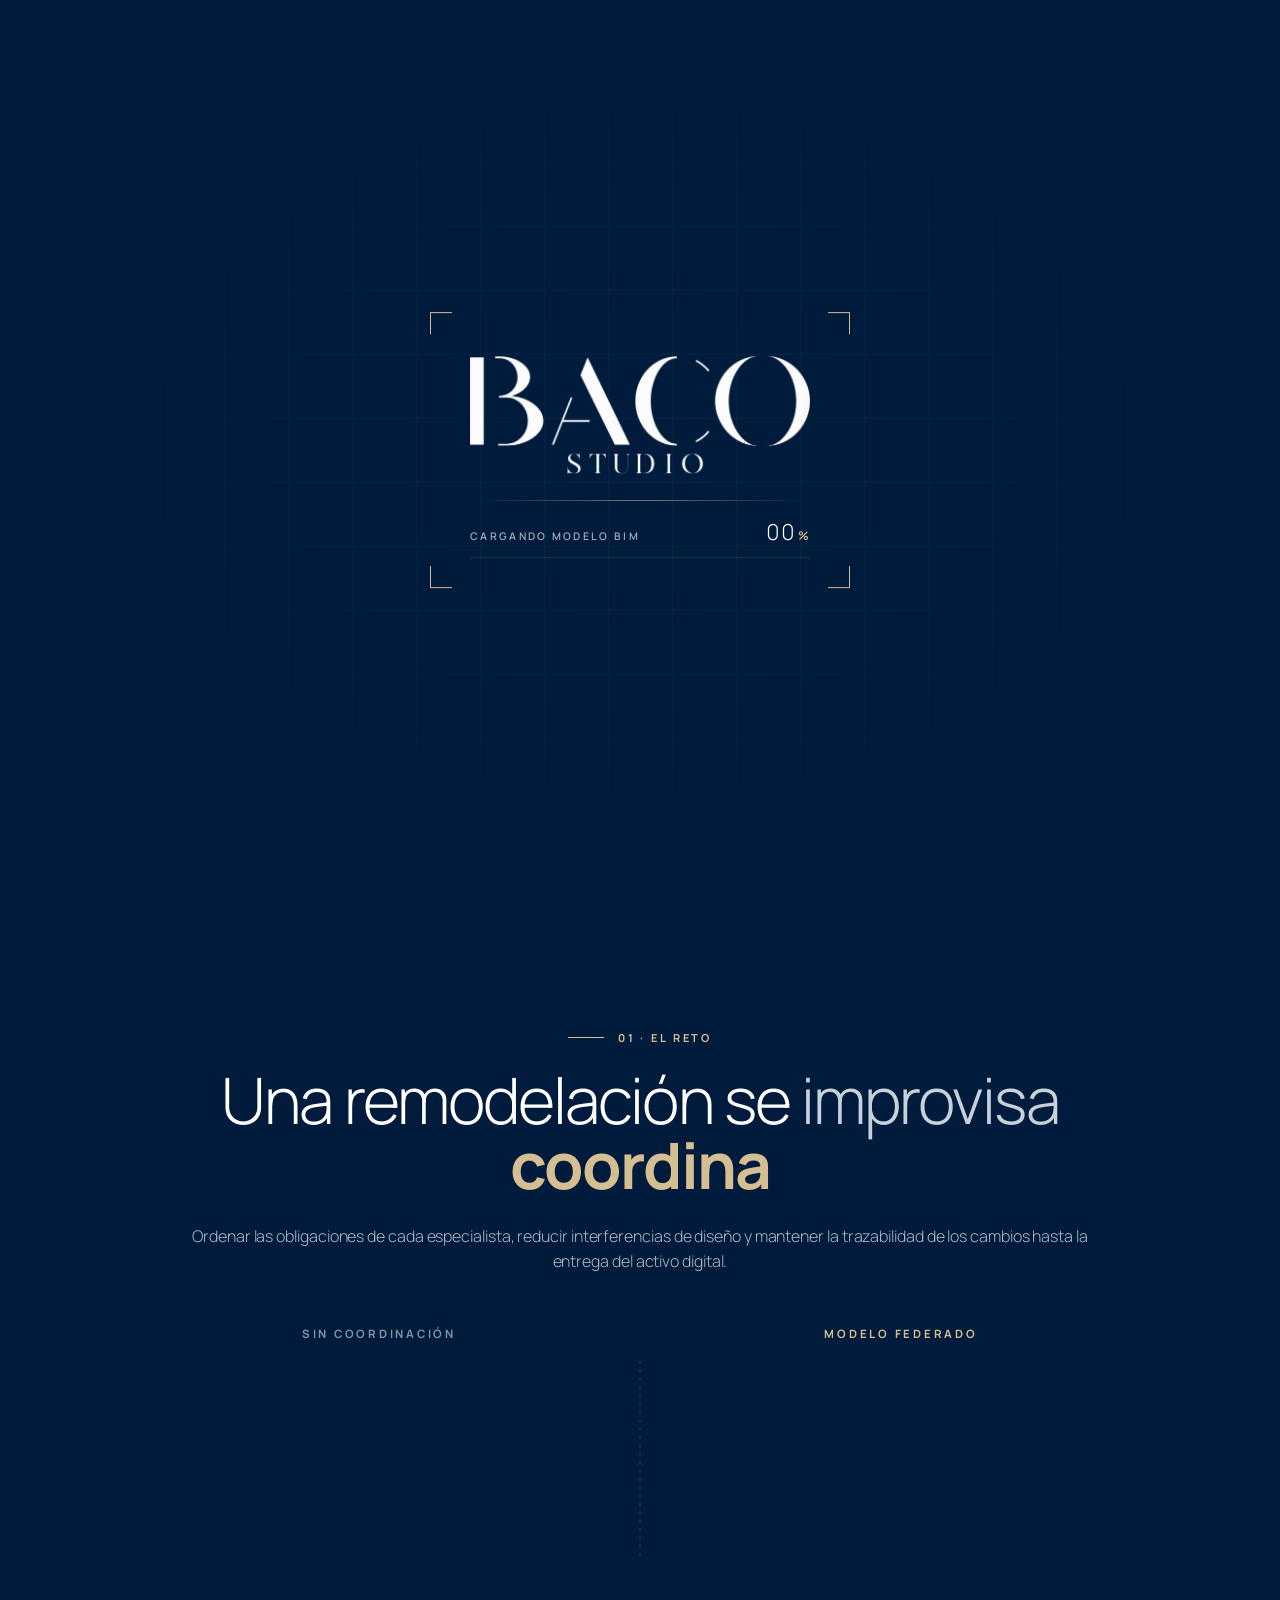
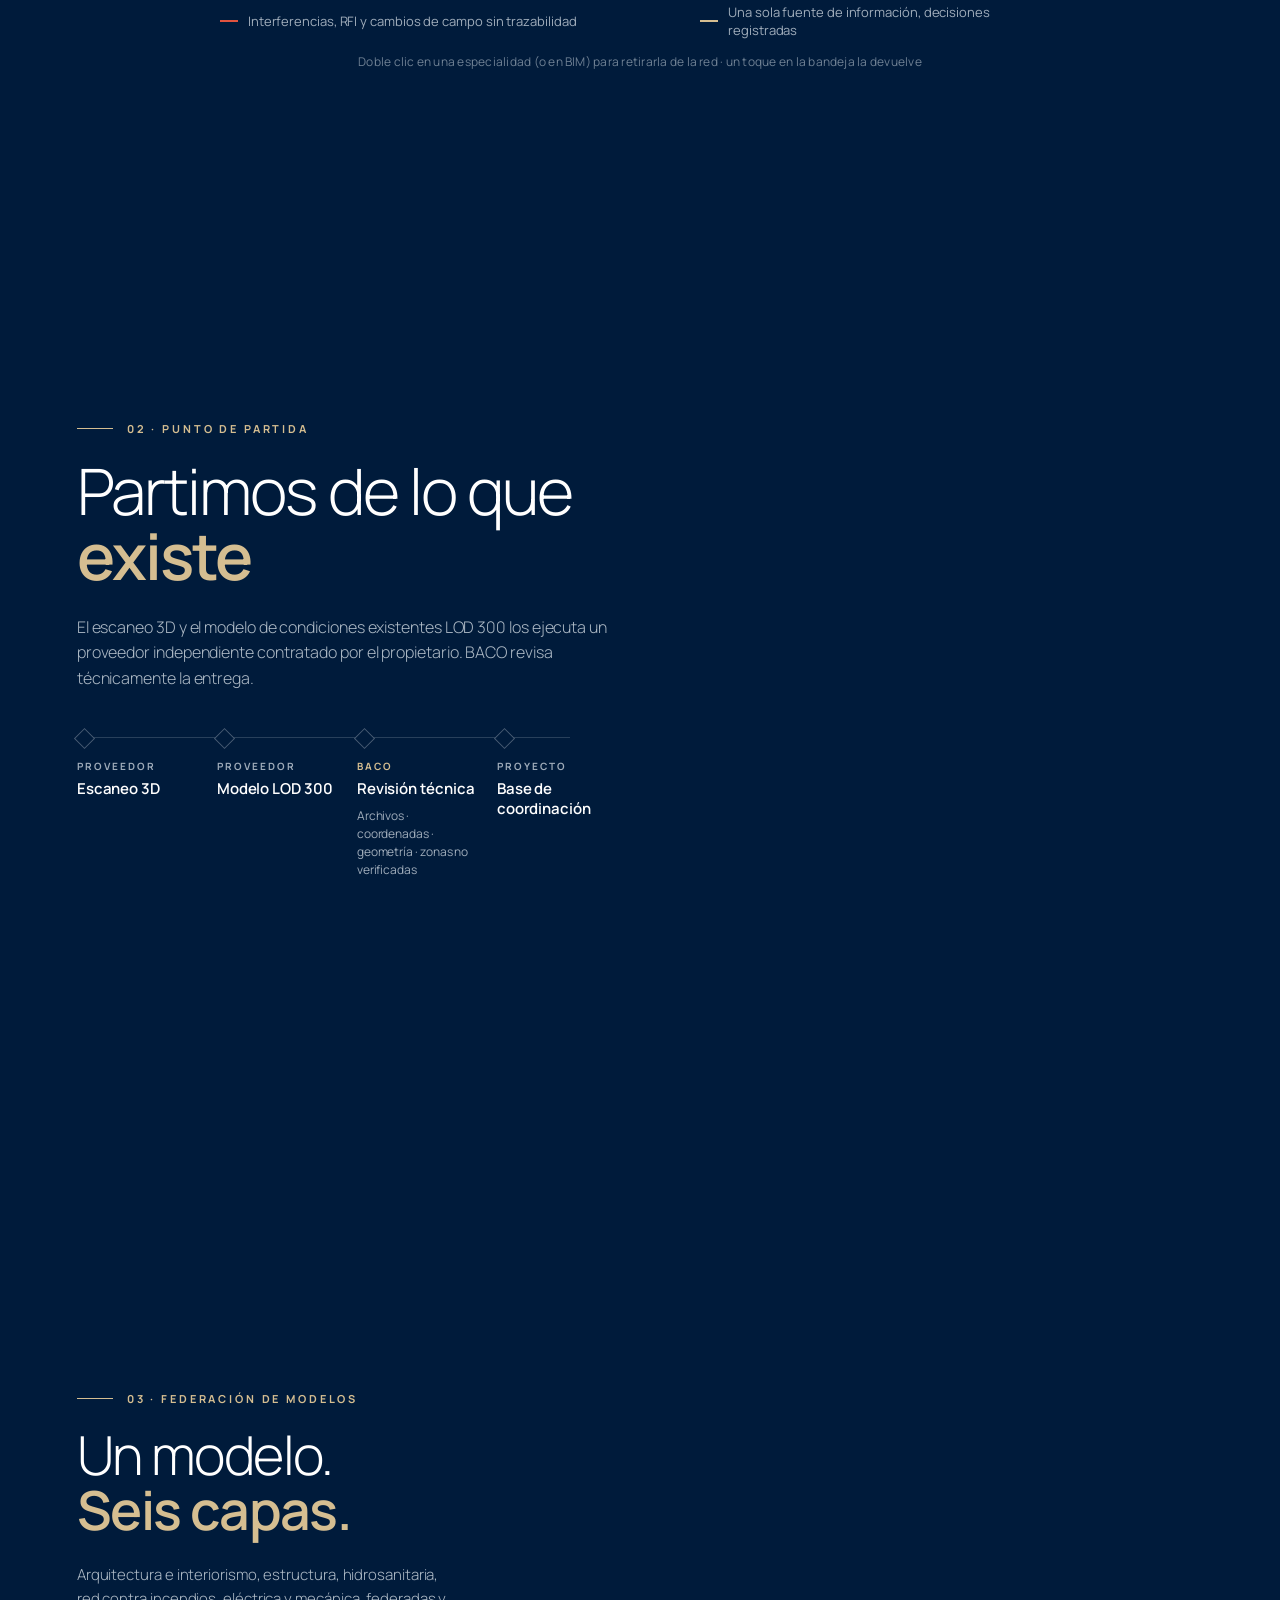
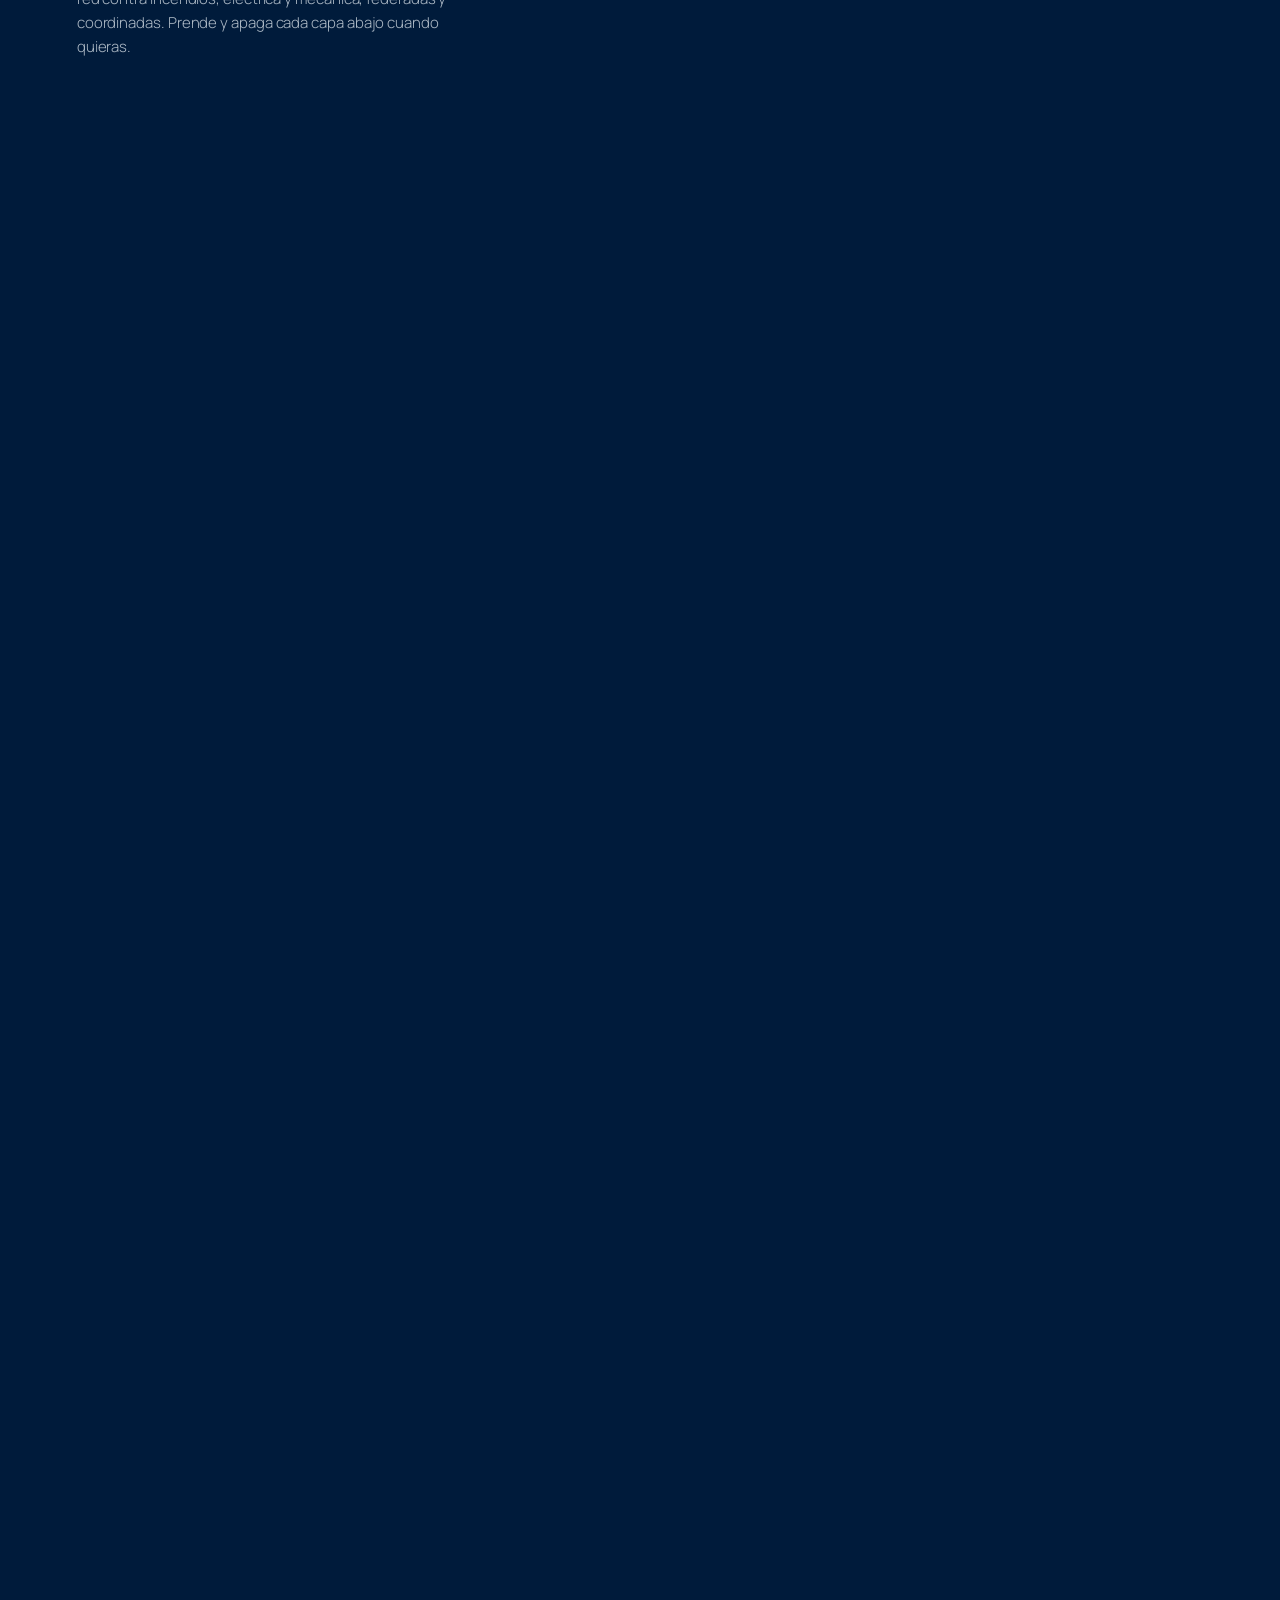
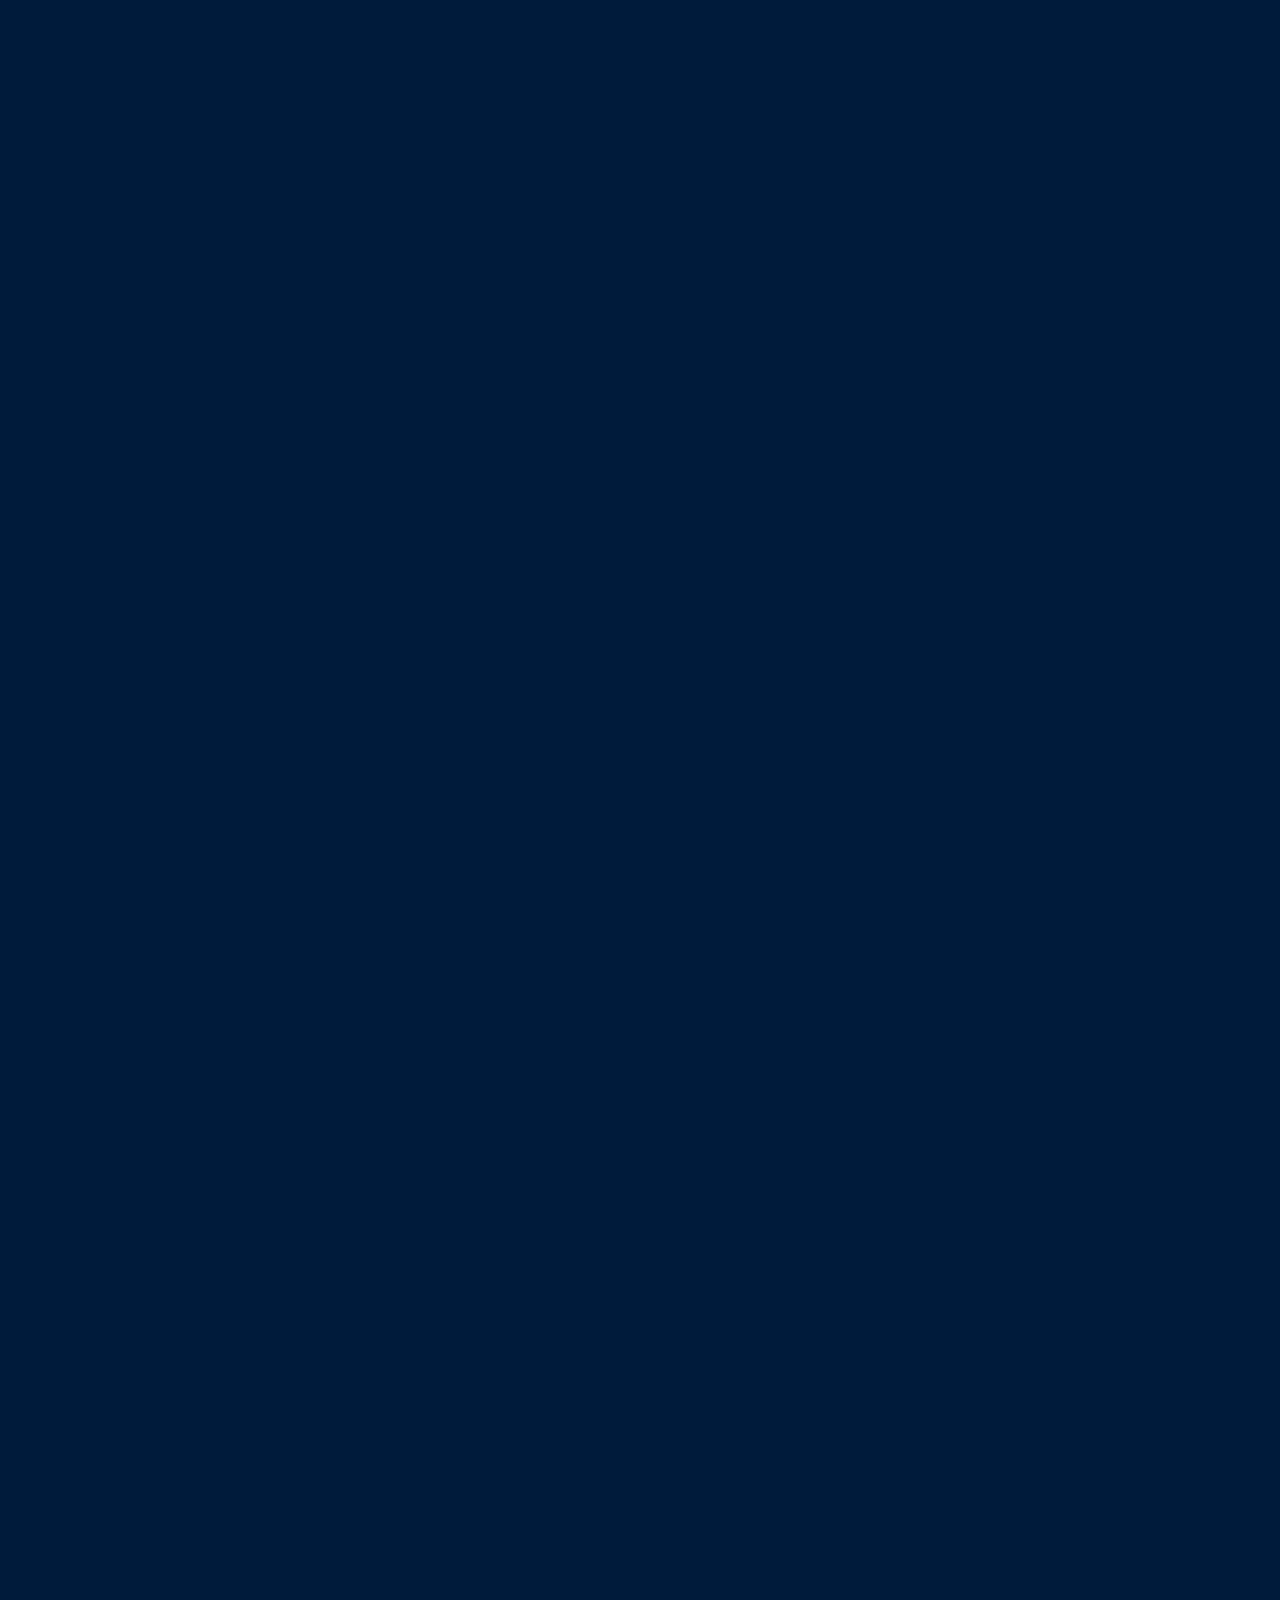
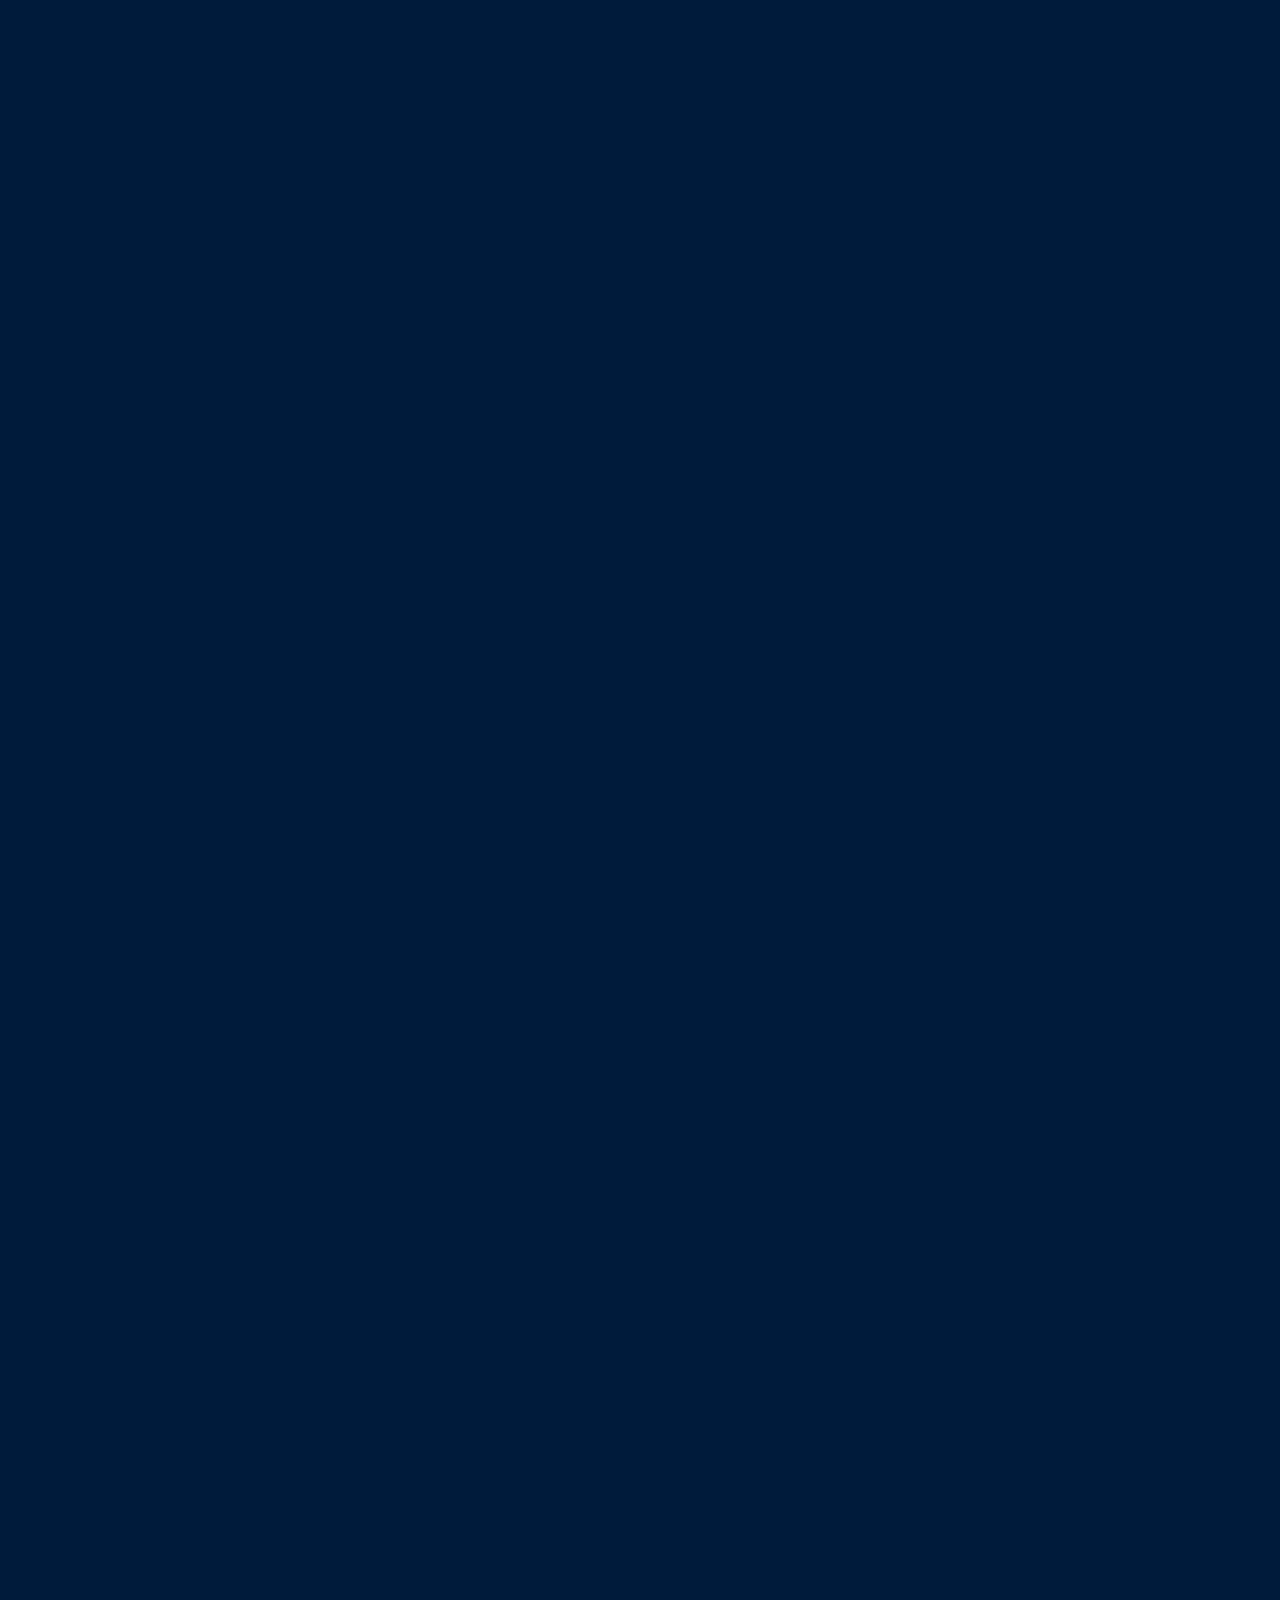
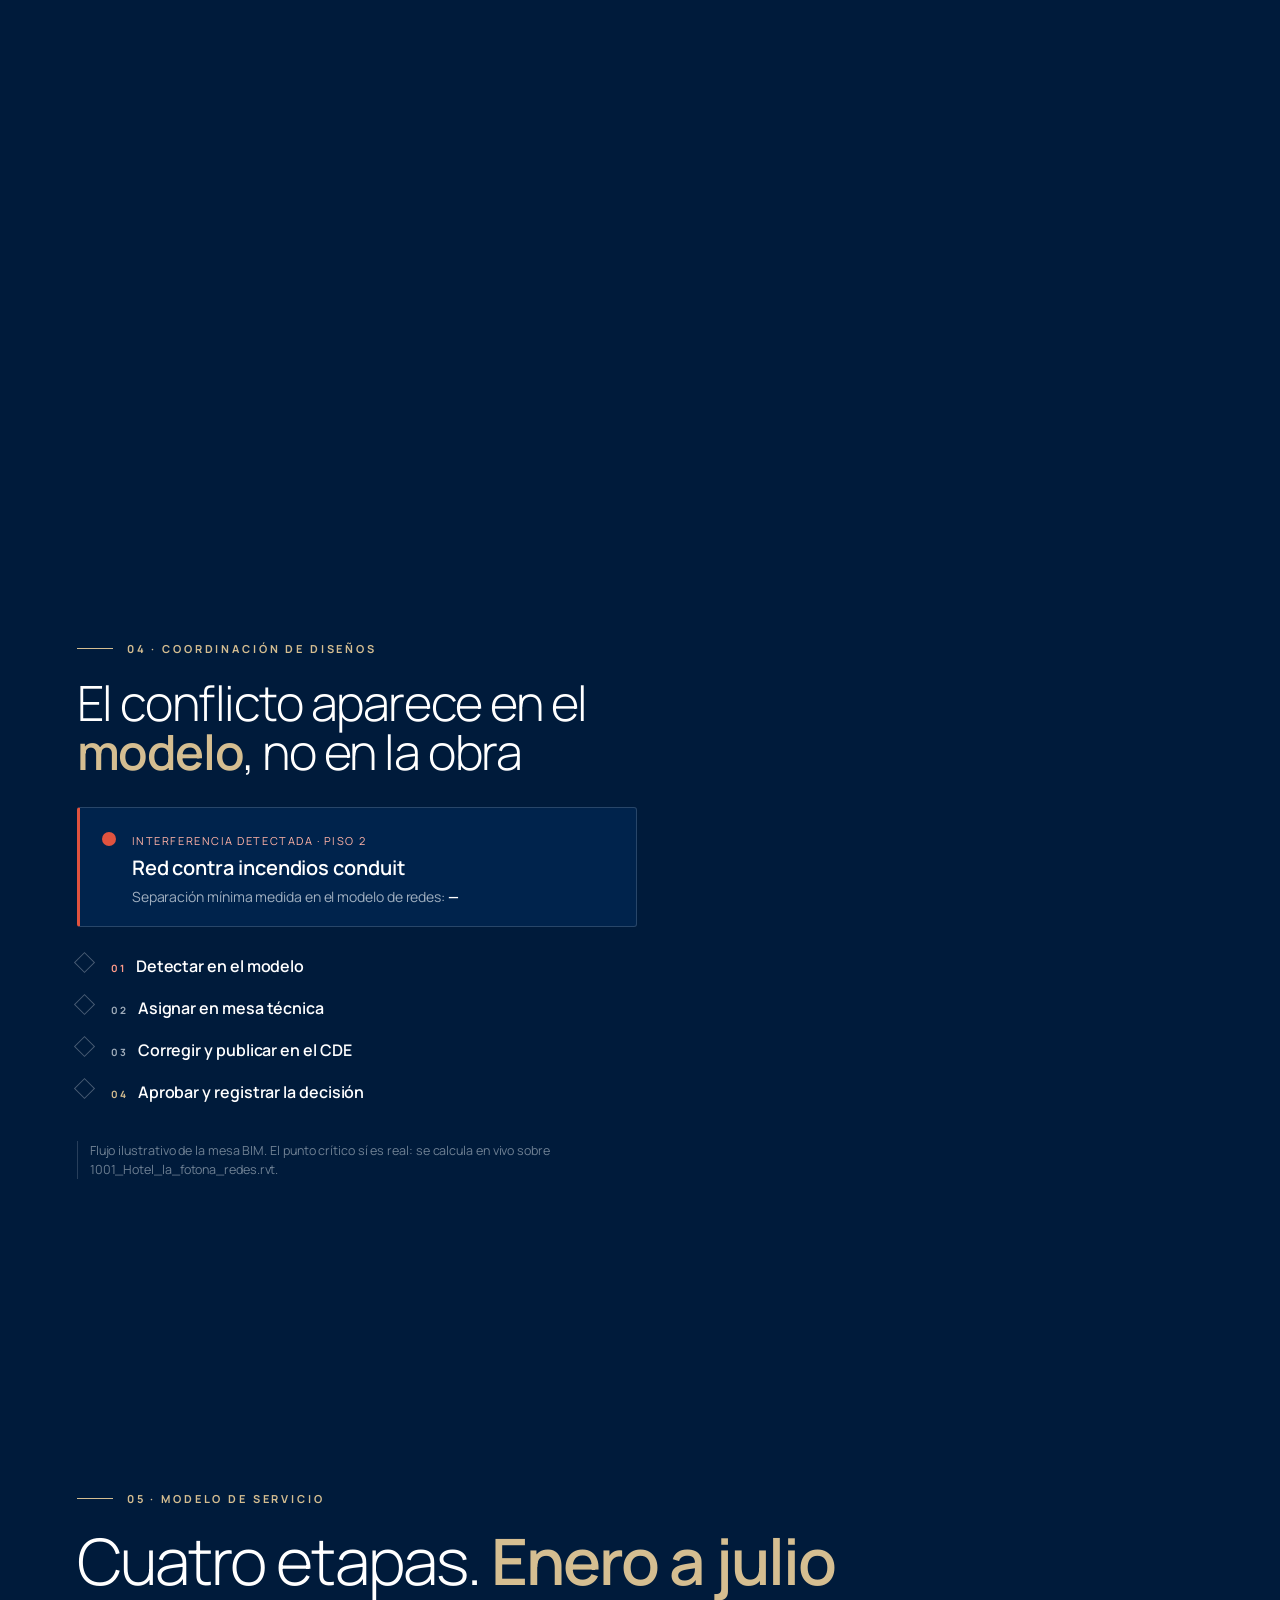
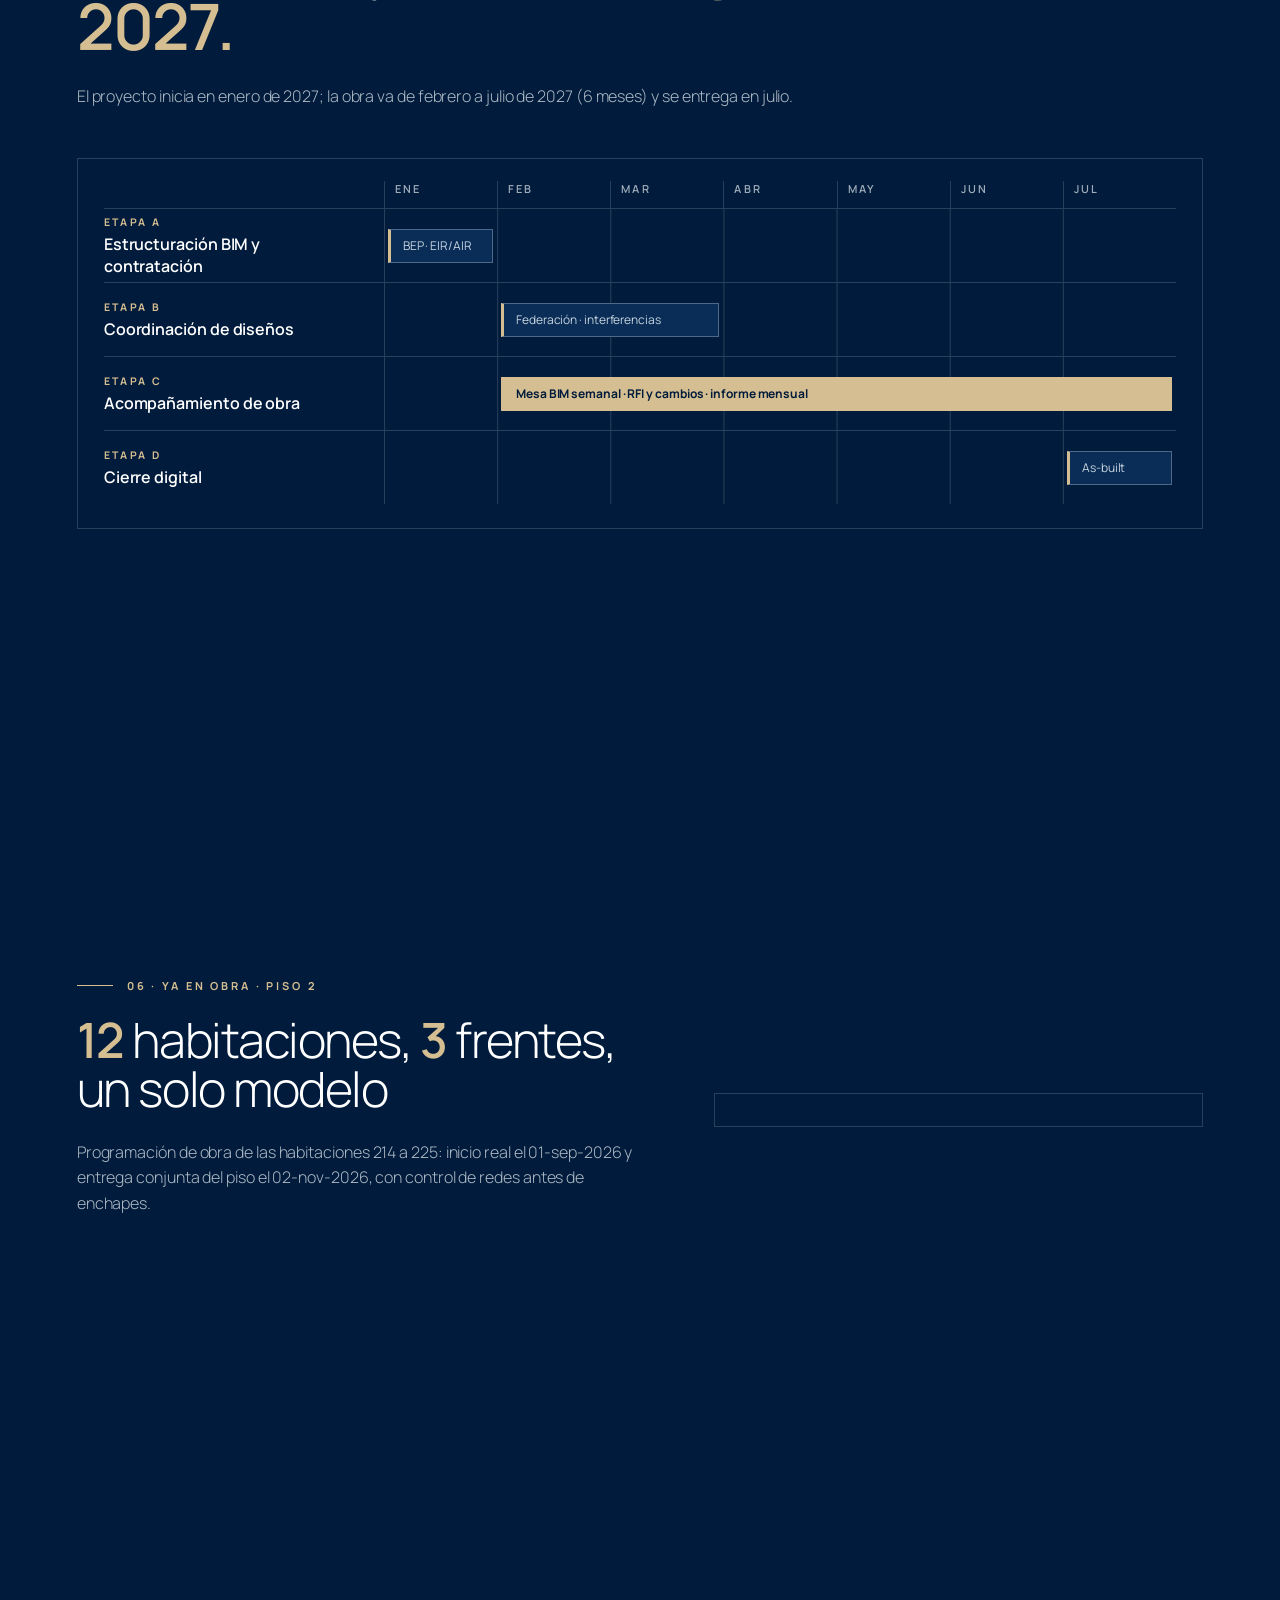
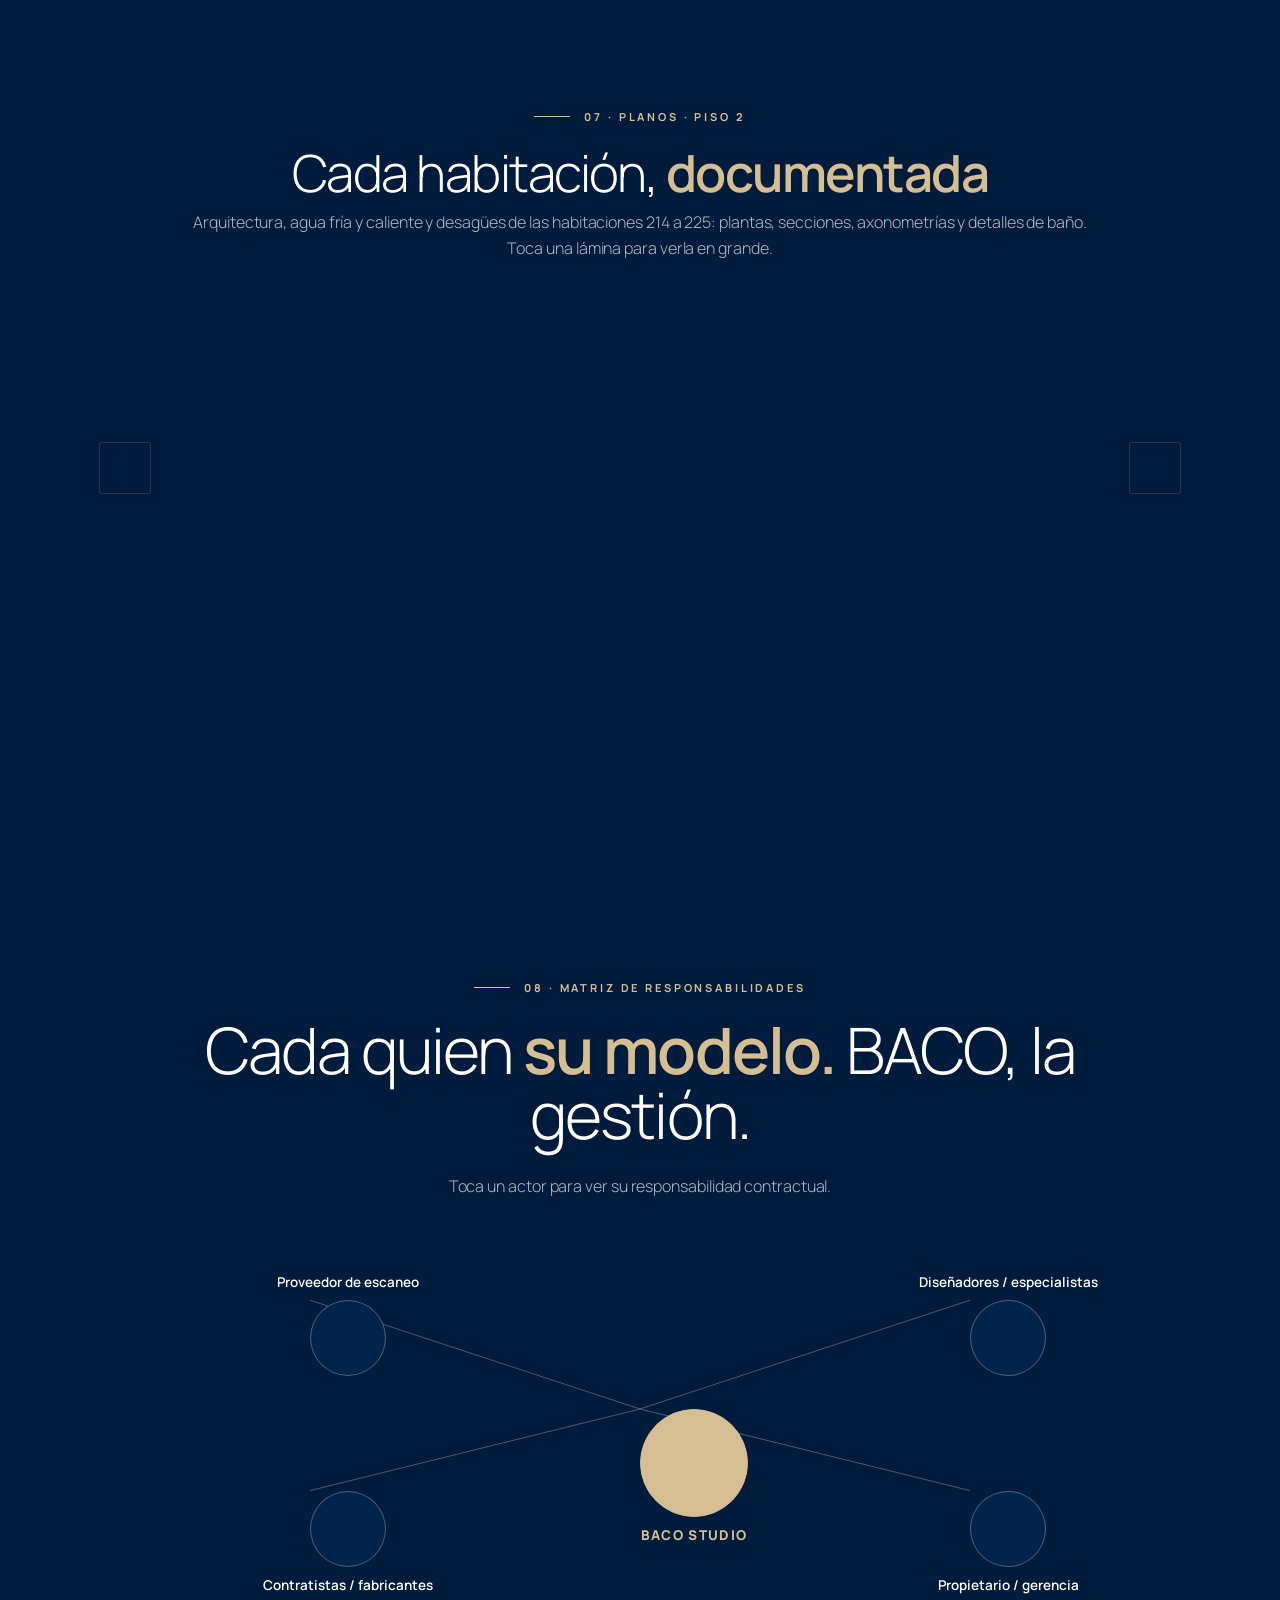
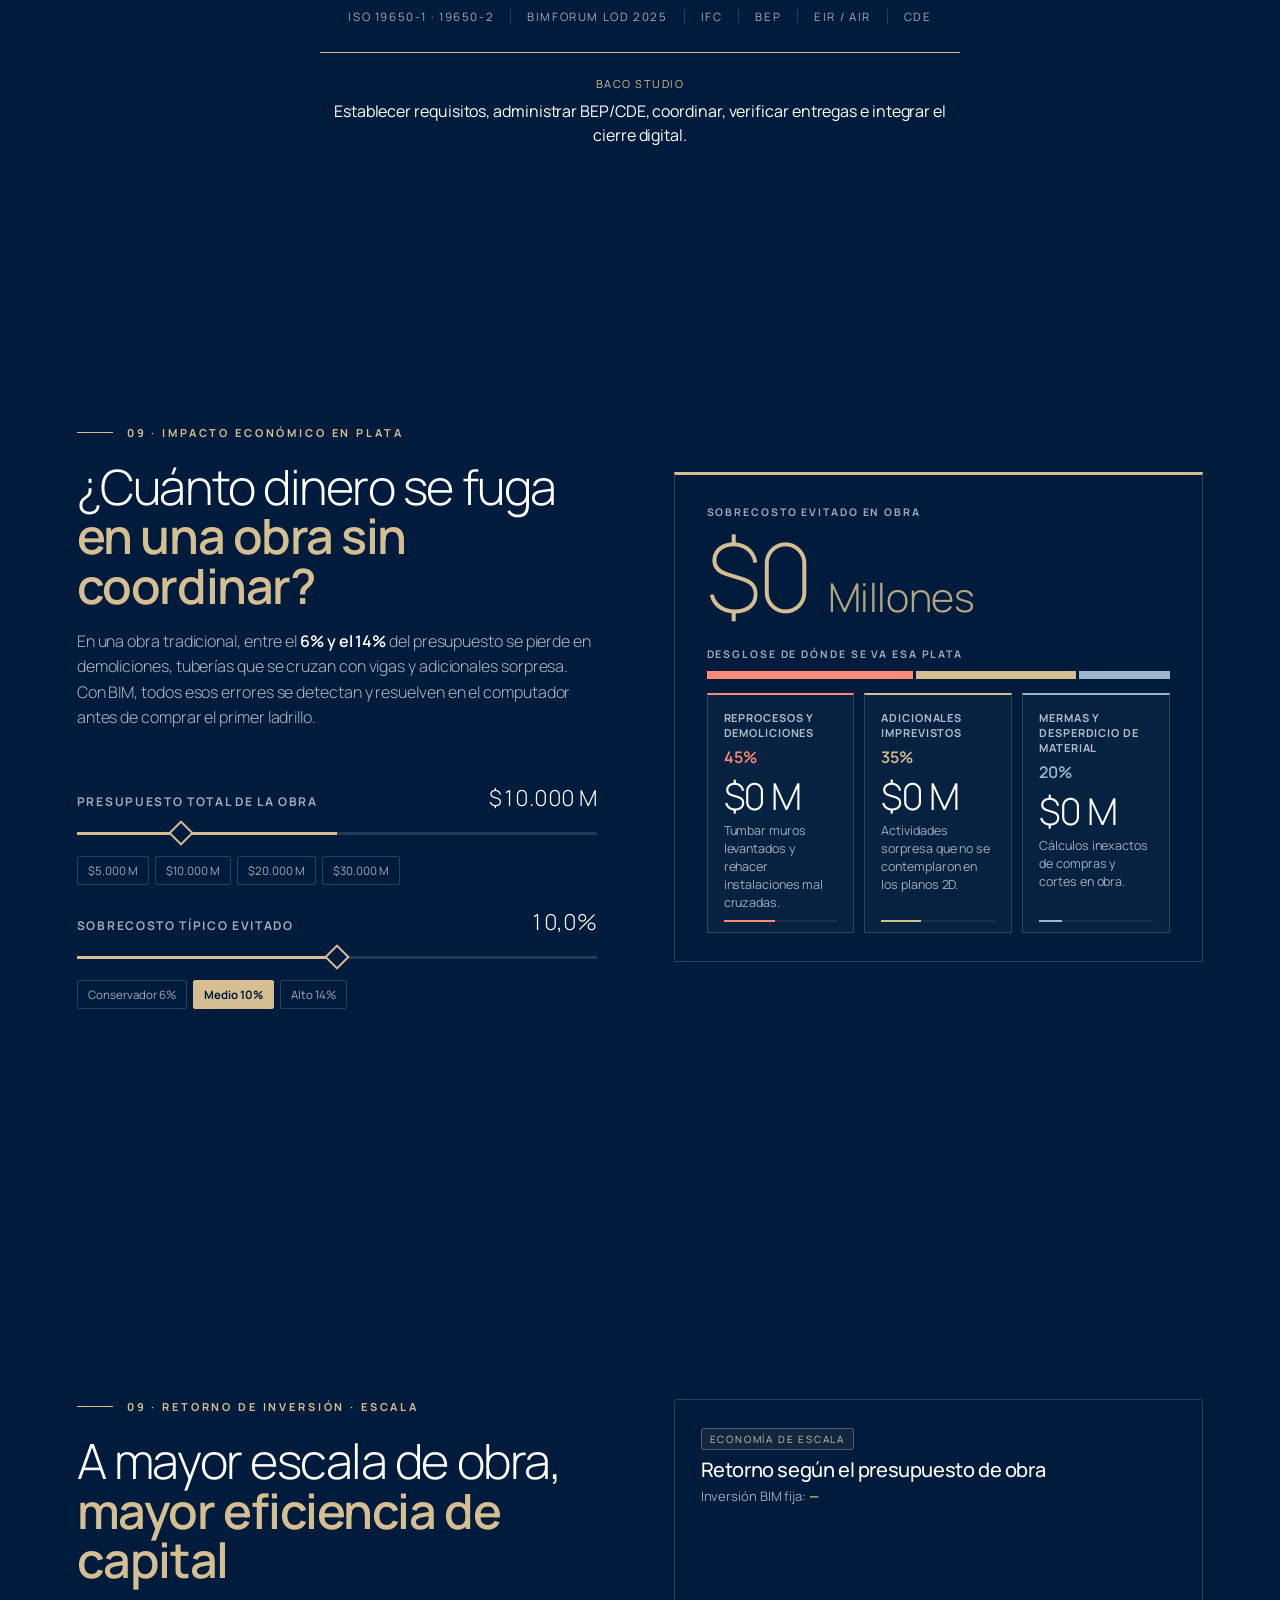
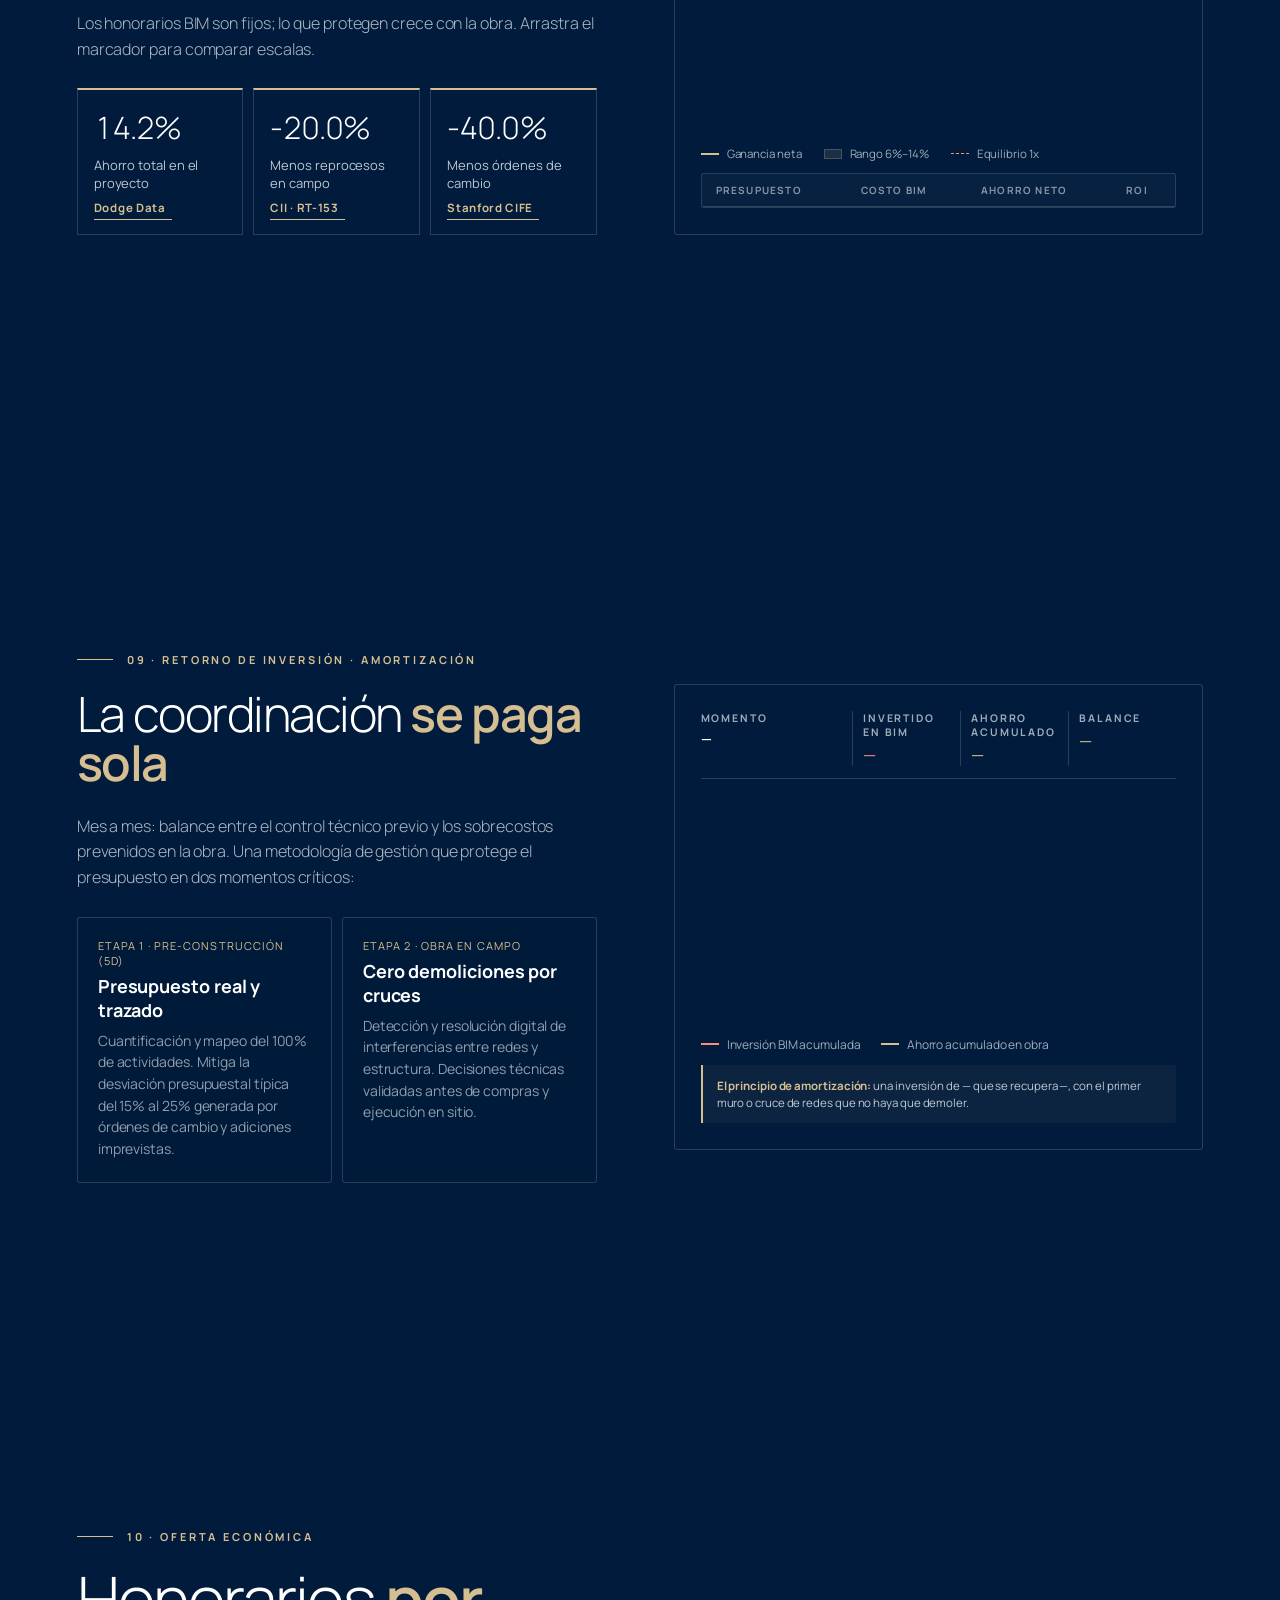
==== commit 19050c09: "09.3: texto nuevo (la coordinación se paga sola), sin botón, dos tarjetas de etapa más legibles Co-A" ====
--- a/docs/index.html
+++ b/docs/index.html
@@ -8,8 +8,8 @@
 <link rel="preconnect" href="https://fonts.googleapis.com" />
 <link rel="preconnect" href="https://fonts.gstatic.com" crossorigin />
 <link href="https://fonts.googleapis.com/css2?family=Manrope:wght@200;300;400;500;600;700;800&display=swap" rel="stylesheet" />
-  <script type="module" crossorigin src="./assets/index-NjvOonkh.js"></script>
-  <link rel="stylesheet" crossorigin href="./assets/index-CNfHDRZJ.css">
+  <script type="module" crossorigin src="./assets/index-CgIkf-Vc.js"></script>
+  <link rel="stylesheet" crossorigin href="./assets/index-DgDfqhTU.css">
 </head>
 <body data-modo="cine">
 <div id="glow"><i class="g1"></i><i class="g2"></i><i class="g3"></i></div>
@@ -277,19 +277,18 @@
   <section class="esc izq ancho roi-sec" data-escena="roi3">
     <div class="txt">
       <p class="k" data-a="up">09 · Retorno de inversión · Amortización</p>
-      <h2 data-a="words">La inversión <b>se paga sola</b></h2>
-      <p class="lead" data-a="up">Mes a mes: lo que se paga en BIM frente a lo que se deja de perder en obra. Además, la obra se acorta en <b data-v="dias">—</b> (10% de plazo).</p>
-      <button class="btn oro" id="btnSimular" data-a="pop">Simular la obra <span><i data-i="der"></i></span></button>
+      <h2 data-a="words">La coordinación <b>se paga sola</b></h2>
+      <p class="lead" data-a="up">Mes a mes: balance entre el control técnico previo y los sobrecostos prevenidos en la obra. Una metodología de gestión que protege el presupuesto en dos momentos críticos:</p>
       <div class="roi-etapas-box" data-a="stagger">
         <div class="roi-etapa">
           <small>Etapa 1 · Pre-construcción (5D)</small>
           <b>Presupuesto real y trazado</b>
-          <p>Mapeo del 100% de actividades. Evita el desangre típico del 15% al 25% en órdenes de cambio y adicionales.</p>
+          <p>Cuantificación y mapeo del 100% de actividades. Mitiga la desviación presupuestal típica del 15% al 25% generada por órdenes de cambio y adiciones imprevistas.</p>
         </div>
         <div class="roi-etapa">
           <small>Etapa 2 · Obra en campo</small>
           <b>Cero demoliciones por cruces</b>
-          <p>Eliminación de interferencias MEP vs estructura. Decisiones tomadas en modelo antes de comprar o demoler.</p>
+          <p>Detección y resolución digital de interferencias entre redes y estructura. Decisiones técnicas validadas antes de compras y ejecución en sitio.</p>
         </div>
       </div>
     </div>
--- a/docs/assets/index-DgDfqhTU.css
+++ b/docs/assets/index-DgDfqhTU.css
@@ -0,0 +1 @@
+:root{--azul: #00234C;--blanco: #FFFFFF;--oro: #D5BE91;--gris: #DCE5EC;--noche: #101D2C;--txt2: rgba(220, 229, 236, .72);--linea: rgba(220, 229, 236, .14);--vidrio: rgba(220, 229, 236, .055);--rojo: #e0533f;color-scheme:dark}*{box-sizing:border-box;margin:0;padding:0}html{background:var(--noche)}body{background:var(--noche);color:var(--blanco);font-family:Manrope,system-ui,sans-serif;font-weight:400;-webkit-font-smoothing:antialiased;overflow-x:hidden}b,strong{font-weight:700}button{font:inherit;color:inherit;cursor:pointer;background:none;border:0}a{color:inherit}#glow{position:fixed;top:0;right:0;bottom:0;left:0;z-index:0;overflow:hidden;pointer-events:none;background:radial-gradient(120% 90% at 50% 120%,#00234c,#101d2c 60%)}#glow i{position:absolute;border-radius:50%;filter:blur(90px);opacity:.55;will-change:transform}#glow .g1{width:55vw;height:55vw;right:-18vw;top:-22vw;background:radial-gradient(circle,rgba(213,190,145,.55),transparent 65%);animation:flota1 22s ease-in-out infinite alternate}#glow .g2{width:70vw;height:70vw;left:-30vw;bottom:-35vw;background:radial-gradient(circle,rgba(36,96,170,.75),transparent 65%);animation:flota2 26s ease-in-out infinite alternate}#glow .g3{width:30vw;height:30vw;left:40vw;top:30vh;background:radial-gradient(circle,rgba(0,35,76,.9),transparent 70%);animation:flota1 30s ease-in-out infinite alternate-reverse}@keyframes flota1{to{transform:translate(-8vw,10vh) scale(1.15)}}@keyframes flota2{to{transform:translate(10vw,-8vh) scale(.9)}}#gl{position:fixed;top:0;right:0;bottom:0;left:0;width:100vw;height:100vh;z-index:1;display:block}#velo{position:fixed;top:0;right:0;bottom:0;left:0;z-index:2;pointer-events:none;background:linear-gradient(90deg,#101d2cd1,#101d2c59 42%,#101d2c00 62%);transition:opacity .8s}body[data-velo=centro] #velo{background:radial-gradient(70% 60% at 50% 50%,#101d2cc7,#101d2c40)}body[data-modo=libre] #velo{opacity:0}#etiquetas{position:fixed;top:0;right:0;bottom:0;left:0;z-index:3;pointer-events:none}.etq{position:absolute;transform:translate(-50%,-100%);padding:6px 12px;border-radius:99px;font-size:12px;font-weight:600;background:#e0533feb;color:#fff;white-space:nowrap;box-shadow:0 0 24px #e0533f99;transition:opacity .3s}#top{position:fixed;top:0;left:0;right:0;z-index:20;display:flex;align-items:center;gap:24px;padding:14px 28px}.marca{display:flex;align-items:center;gap:10px;text-decoration:none}.marca img{width:38px;height:38px;filter:invert(1);opacity:.95}.marca span{font-size:13px;letter-spacing:.24em;font-weight:300}.marca b{font-weight:700}.ruta{font-size:12px;letter-spacing:.14em;text-transform:uppercase;color:var(--txt2)}.ruta i{color:var(--oro);font-style:normal;margin:0 6px}.btn-explorar{margin-left:auto;padding:10px 18px;border-radius:99px;font-size:13px;font-weight:600;background:var(--vidrio);border:1px solid var(--linea);-webkit-backdrop-filter:blur(14px);backdrop-filter:blur(14px);transition:color .3s,background .3s,border-color .3s,box-shadow .3s}.btn-explorar:hover{background:var(--oro);color:var(--noche);border-color:var(--oro)}#barra{position:absolute;left:0;right:0;bottom:0;height:2px;background:#dce5ec0f}#barra i{display:block;height:100%;width:0;background:linear-gradient(90deg,var(--oro),#fff);box-shadow:0 0 12px var(--oro)}.glass{position:relative;background:linear-gradient(160deg,#dce5ec1c,#dce5ec08);border:1px solid var(--linea);border-radius:22px;backdrop-filter:blur(18px) saturate(1.2);-webkit-backdrop-filter:blur(18px) saturate(1.2);box-shadow:0 30px 80px -30px #000000a6,inset 0 1px #ffffff1f}.chip{display:inline-flex;align-items:center;gap:8px;padding:9px 16px;border-radius:99px;font-size:13px;font-weight:500;background:#dce5ec12;border:1px solid var(--linea);-webkit-backdrop-filter:blur(12px);backdrop-filter:blur(12px);white-space:nowrap}.chip.c-rojo{border-color:#e0533f99;color:#ffb3a6}.chip.c-oro{border-color:#d5be9199;color:var(--oro)}main{position:relative;z-index:5}.esc{position:relative;min-height:100vh;padding:120px 6vw;display:flex;align-items:center}.esc .txt{max-width:560px;position:relative;z-index:2}.esc.centro{justify-content:center;text-align:center;flex-direction:column}.esc.centro .txt{max-width:900px}.esc.ancho{flex-wrap:wrap;gap:48px 6vw;align-content:center}.k{font-size:12px;letter-spacing:.22em;text-transform:uppercase;color:var(--oro);font-weight:600;margin-bottom:22px}h1,h2{font-weight:200;letter-spacing:-.035em;line-height:.98}h1{font-size:clamp(52px,8.4vw,128px)}h2{font-size:clamp(38px,5vw,74px)}[data-escena=critico] h2,[data-escena=obra] h2{font-size:clamp(34px,3.8vw,58px)}h1 b,h2 b{font-weight:700;color:var(--oro)}.lead{margin-top:26px;font-size:clamp(16px,1.25vw,19px);line-height:1.6;color:var(--txt2);font-weight:300}.nota{margin-top:18px;font-size:12.5px;line-height:1.55;color:#dce5ec80}.mini{font-size:12px;color:var(--txt2);letter-spacing:.04em}.w{display:inline-block;will-change:transform,filter,opacity}.hero .txt{max-width:720px}.stats{display:flex;gap:14px;margin-top:40px;flex-wrap:wrap;perspective:900px}.stat{padding:18px 22px 16px;min-width:160px}.stat small{display:block;font-size:11px;letter-spacing:.14em;text-transform:uppercase;color:var(--txt2);margin-bottom:8px}.stat b{font-size:34px;font-weight:300;letter-spacing:-.02em}.scroll-hint{margin-top:48px;font-size:12px;letter-spacing:.12em;text-transform:uppercase;color:var(--txt2);display:flex;align-items:center;gap:12px}.scroll-hint span{width:22px;height:34px;border:1px solid var(--linea);border-radius:12px;position:relative}.scroll-hint span:after{content:"";position:absolute;left:50%;top:7px;width:3px;height:7px;margin-left:-1.5px;border-radius:2px;background:var(--oro);animation:rueda 1.8s infinite}@keyframes rueda{0%{opacity:0;transform:translateY(0)}30%{opacity:1}to{opacity:0;transform:translateY(12px)}}.tachado{position:relative}.strike{position:relative;display:inline-block;color:#dce5ece6}.strike:after{content:"";position:absolute;left:-4%;right:-4%;top:54%;height:4px;background:var(--rojo);border-radius:2px;transform:scaleX(var(--s, 0));transform-origin:left;box-shadow:0 0 18px var(--rojo)}.nueva{display:inline-block;font-weight:700;color:var(--oro)}.nube-chips{position:relative;width:min(1100px,100%);height:220px;margin-top:40px}.nube-chips .chip{position:absolute;left:50%;top:50%}.leyendo{margin-top:34px;padding:24px 26px;max-width:460px}.leyendo .pct{display:block;font-size:54px;font-weight:200;letter-spacing:-.03em;margin:6px 0 12px}.leyendo .barra{height:6px;border-radius:6px;background:#dce5ec1a;overflow:hidden}.leyendo .barra i{display:block;height:100%;width:0;border-radius:6px;background:linear-gradient(90deg,#2c6fc0,var(--oro));box-shadow:0 0 14px #d5be9199}.checks{display:flex;flex-wrap:wrap;gap:8px;margin-top:16px}.checks span{font-size:12px;padding:6px 11px;border-radius:99px;background:#d5be911a;color:var(--oro);border:1px solid rgba(213,190,145,.25);opacity:.25;transition:opacity .4s}.checks span.ok{opacity:1}.capas-sec{display:block;padding:0;height:640vh}.capas-sec .pin{position:sticky;top:0;height:100vh;display:flex;align-items:center;padding:100px 6vw 120px;gap:4vw}.pasos{list-style:none;margin-top:30px;display:grid;gap:6px}.pasos li{display:flex;align-items:center;gap:12px;font-size:14px;color:#dce5ec73;padding:7px 0;transition:color .4s,background .4s,border-color .4s,box-shadow .4s;cursor:pointer}.pasos li i{width:10px;height:10px;border-radius:50%;background:var(--c);opacity:.35;transition:color .4s,background .4s,border-color .4s,box-shadow .4s;flex:none}.pasos li .t{flex:1}.pasos li .p{width:80px;height:2px;background:#dce5ec1a;border-radius:2px;overflow:hidden}.pasos li .p b{display:block;height:100%;width:0;background:var(--c)}.pasos li.on{color:#fff;font-weight:600}.pasos li.on i{opacity:1;box-shadow:0 0 14px var(--c);transform:scale(1.3)}.tarjetas-capa{position:relative;margin-left:auto;width:min(380px,34vw);height:420px;perspective:1100px;align-self:flex-end}.tcapa{position:absolute;inset:0 0 auto 0;padding:26px;opacity:0;visibility:hidden}.tcapa .num{font-size:12px;letter-spacing:.18em;color:var(--txt2)}.tcapa h3{font-size:34px;font-weight:300;letter-spacing:-.02em;margin:8px 0 14px;display:flex;align-items:center;gap:12px}.tcapa h3 i{width:14px;height:14px;border-radius:50%;background:var(--c);box-shadow:0 0 18px var(--c)}.tcapa p{font-size:14px;line-height:1.55;color:var(--txt2)}.tcapa ul{list-style:none;margin-top:16px;display:grid;gap:8px}.tcapa li{display:flex;justify-content:space-between;font-size:13px;padding:9px 12px;border-radius:12px;background:#dce5ec0d}.tcapa li b{color:var(--c);font-weight:600}.alerta{display:flex;gap:16px;align-items:flex-start;padding:20px 22px;margin-top:30px;border-color:#e0533f73}.alerta .punto{width:14px;height:14px;margin-top:4px;border-radius:50%;background:var(--rojo);box-shadow:0 0 #e0533fb3;animation:pulso 1.6s infinite;flex:none}@keyframes pulso{to{box-shadow:0 0 0 18px #e0533f00}}.alerta small{font-size:11px;letter-spacing:.14em;text-transform:uppercase;color:#ffb3a6}.alerta b{display:block;font-size:20px;font-weight:600;margin:4px 0 6px}.alerta p{font-size:14px;color:var(--txt2)}.alerta strong{color:#fff}.chat{display:grid;gap:10px;margin-top:18px}.msg{display:flex;gap:12px;align-items:center;padding:12px 16px 12px 12px;border-radius:18px;max-width:470px}.msg.der{margin-left:40px}.msg i{width:36px;height:36px;border-radius:50%;display:grid;place-items:center;font-style:normal;font-size:10.5px;font-weight:700;letter-spacing:.05em;background:var(--azul);border:1px solid var(--oro);color:var(--oro);flex:none}.msg p{font-size:14px;line-height:1.45}.etapas{display:grid;grid-template-columns:repeat(4,1fr);gap:16px;width:100%;perspective:1400px}.etapa{padding:24px 22px 22px;min-height:300px;display:flex;flex-direction:column;transform-style:preserve-3d}.etapa .letra{font-size:64px;font-weight:200;line-height:1;color:var(--oro)}.etapa small{position:absolute;top:26px;right:22px;font-size:12px;padding:5px 10px;border-radius:99px;border:1px solid var(--linea);color:var(--txt2)}.etapa h3{font-size:20px;font-weight:600;margin:18px 0 10px;letter-spacing:-.01em}.etapa p{font-size:14px;line-height:1.55;color:var(--txt2);flex:1}.etapa em{font-style:normal;margin-top:16px;font-size:12px;color:var(--oro);padding-top:12px;border-top:1px solid var(--linea)}.frentes{display:grid;gap:10px;margin-top:26px}.frente{display:flex;align-items:center;gap:12px;padding:12px 14px;border-radius:16px}.frente b{font-size:12px;letter-spacing:.1em;text-transform:uppercase;color:var(--oro);width:70px;flex:none}.frente .habs{display:flex;gap:6px;flex-wrap:wrap}.frente .habs span{font-size:13px;padding:5px 10px;border-radius:10px;background:#dce5ec12}.frente .habs em{font-style:normal;color:var(--txt2);align-self:center}.linea{flex:1;min-width:320px;max-width:560px;padding:26px 26px 18px;margin-left:auto}.eje{position:relative;padding-left:28px}.eje:before{content:"";position:absolute;left:7px;top:6px;bottom:6px;width:2px;background:#dce5ec1a}.eje .traz{position:absolute;left:7px;top:6px;width:2px;height:0;background:linear-gradient(var(--oro),#2c6fc0);box-shadow:0 0 10px var(--oro)}.hito{position:relative;padding:0 0 16px}.hito:before{content:"";position:absolute;left:-26px;top:4px;width:12px;height:12px;border-radius:50%;background:var(--noche);border:2px solid var(--oro)}.hito time{font-size:11px;letter-spacing:.12em;text-transform:uppercase;color:var(--oro)}.hito b{display:block;font-size:15px;font-weight:600;margin:2px 0 3px}.hito p{font-size:12.5px;color:var(--txt2);line-height:1.45}.renders{display:flex;gap:12px;margin-top:28px}.renders figure{flex:1;padding:6px;border-radius:18px;overflow:hidden}.renders img{display:block;width:100%;aspect-ratio:4/3;object-fit:cover;border-radius:13px}.renders figcaption{font-size:11.5px;color:var(--txt2);padding:8px 6px 2px}.hab-frame{flex:1;min-width:340px;height:min(72vh,640px);padding:0;overflow:hidden;margin-left:auto}#hab{display:block;width:100%;height:100%;cursor:grab;touch-action:none}#hab:active{cursor:grabbing}.hab-carga{position:absolute;top:0;right:0;bottom:0;left:0;display:grid;place-content:center;justify-items:center;gap:14px;font-size:13px;color:var(--txt2);transition:opacity .6s}.hab-carga span{width:34px;height:34px;border-radius:50%;border:2px solid var(--linea);border-top-color:var(--oro);animation:gira 1s linear infinite}.hab-carga.fin{opacity:0;pointer-events:none}@keyframes gira{to{transform:rotate(360deg)}}.hab-tags{position:absolute;left:16px;bottom:16px;display:flex;gap:8px;flex-wrap:wrap}.actores{position:relative;width:min(1100px,100%);height:320px;margin-top:30px;perspective:1000px}.actores>*{position:absolute;left:50%;top:50%}.actor{padding:16px 24px;border-radius:99px;font-size:16px;font-weight:600;transition:background .3s,border-color .3s,box-shadow .3s}.actor:hover,.actor.on{border-color:var(--oro);box-shadow:0 0 40px -6px #d5be918c}.actor.oro{background:linear-gradient(120deg,#d5be9159,#d5be911f);border-color:var(--oro);color:#fff}.chip.s{font-size:12px;color:var(--txt2)}.resp{max-width:640px;padding:20px 26px;margin-top:18px;text-align:left}.resp small{font-size:11px;letter-spacing:.14em;text-transform:uppercase;color:var(--oro)}.resp p{font-size:16px;margin-top:6px;line-height:1.5}.seg{display:inline-flex;padding:4px;border-radius:99px;background:var(--vidrio);border:1px solid var(--linea);margin-top:30px}.seg button{padding:10px 18px;border-radius:99px;font-size:14px;font-weight:600;color:var(--txt2);transition:color .3s,background .3s,border-color .3s,box-shadow .3s}.seg button.on{background:var(--oro);color:var(--noche)}.rango{display:block;margin-top:22px;font-size:13px;color:var(--txt2)}.rango b{color:#fff;margin-left:8px}.rango input{display:block;width:100%;max-width:420px;margin-top:10px;accent-color:var(--oro)}.total{margin-top:22px;padding:22px 26px;max-width:460px}.total small{font-size:11px;letter-spacing:.14em;text-transform:uppercase;color:var(--txt2)}.total b{display:block;font-size:clamp(40px,4.4vw,62px);font-weight:200;letter-spacing:-.03em;margin:4px 0}.total p{font-size:14px;color:var(--txt2)}.total strong{color:var(--oro)}.grafico{flex:1;min-width:340px;max-width:640px;padding:26px;margin-left:auto}.barras{display:grid;gap:12px;margin-bottom:22px}.barra-et{display:grid;grid-template-columns:34px 1fr 110px;align-items:center;gap:12px;font-size:13px}.barra-et b{color:var(--oro);font-size:18px;font-weight:300}.barra-et .t{height:10px;border-radius:6px;background:#dce5ec12;overflow:hidden}.barra-et .t i{display:block;height:100%;width:0;border-radius:6px;background:linear-gradient(90deg,#2c6fc0,var(--oro))}.barra-et span{text-align:right;color:var(--txt2);font-variant-numeric:tabular-nums}#curva{width:100%;height:220px;overflow:visible}#curva text{fill:#dce5ec8c;font-size:11px;font-family:Manrope,sans-serif}.cierre .logo-cierre{width:120px;filter:invert(1) drop-shadow(0 0 30px rgba(213,190,145,.7));margin:0 auto 28px;display:block}.ctas{display:flex;gap:12px;justify-content:center;margin-top:34px;flex-wrap:wrap}.btn{padding:15px 26px;border-radius:99px;font-size:15px;font-weight:600;text-decoration:none;background:var(--vidrio);border:1px solid var(--linea);-webkit-backdrop-filter:blur(14px);backdrop-filter:blur(14px);transition:color .3s,background .3s,border-color .3s,box-shadow .3s}.btn.oro{background:var(--oro);color:var(--noche);border-color:var(--oro)}.btn:hover{transform:translateY(-2px);box-shadow:0 14px 40px -10px #d5be9199}.pie{margin-top:60px;font-size:12px;line-height:1.7;color:#dce5ec73}#dock{position:fixed;left:50%;bottom:20px;transform:translate(-50%);z-index:30;display:flex;align-items:center;gap:6px;padding:7px 8px 7px 18px;border-radius:99px;max-width:calc(100vw - 32px);background:#101d2c9e;border:1px solid var(--linea);backdrop-filter:blur(20px) saturate(1.3);-webkit-backdrop-filter:blur(20px) saturate(1.3);box-shadow:0 20px 60px -20px #000c}.dock-t{font-size:11px;letter-spacing:.18em;text-transform:uppercase;color:var(--oro);margin-right:6px;font-weight:600}#capas{display:flex;gap:4px;overflow-x:auto;scrollbar-width:none}.capa{display:flex;align-items:center;gap:8px;padding:9px 14px;border-radius:99px;font-size:13px;font-weight:500;white-space:nowrap;color:#dce5ec80;transition:color .3s,background .3s}.capa i{width:9px;height:9px;border-radius:50%;border:1.5px solid var(--c);transition:color .3s,background .3s,border-color .3s,box-shadow .3s}.capa.on{color:#fff;background:#dce5ec14}.capa.on i{background:var(--c);box-shadow:0 0 10px var(--c)}.capa:hover{color:#fff}.dock-sep,#vistasLibres{display:none}body[data-modo=libre] .dock-sep{display:block;width:1px;height:24px;background:var(--linea);margin:0 4px}body[data-modo=libre] #vistasLibres{display:flex;gap:4px}#vistasLibres button{padding:9px 13px;border-radius:99px;font-size:13px;color:var(--txt2);white-space:nowrap}#vistasLibres button:hover{color:#fff;background:#dce5ec14}#vistasLibres .salir{background:var(--oro);color:var(--noche);font-weight:600}body[data-modo=libre] main,body[data-modo=libre] .btn-explorar,body[data-modo=libre] .ruta{opacity:0;pointer-events:none}main{transition:opacity .6s}body[data-modo=libre] #gl{z-index:6}#ficha{position:fixed;right:20px;top:80px;z-index:30;width:280px;padding:18px 20px;border-radius:18px;font-size:13px;background:#101d2cbf;border:1px solid var(--linea);-webkit-backdrop-filter:blur(18px);backdrop-filter:blur(18px);opacity:0;transform:translateY(10px);pointer-events:none;transition:color .4s,background .4s,border-color .4s,box-shadow .4s}#ficha.on{opacity:1;transform:none}#ficha h4{font-size:15px;margin-bottom:10px;color:var(--oro)}#ficha dl{display:grid;grid-template-columns:auto 1fr;gap:6px 12px}#ficha dt{color:var(--txt2)}#cargando{position:fixed;top:0;right:0;bottom:0;left:0;z-index:50;display:grid;place-content:center;justify-items:center;gap:18px;background:var(--noche);transition:opacity 1s,visibility 1s}#cargando img{width:84px;filter:invert(1);animation:late 2s ease-in-out infinite}#cargando span{font-size:12px;letter-spacing:.2em;text-transform:uppercase;color:var(--txt2)}#cargando i{width:200px;height:2px;background:#dce5ec1a}#cargando i b{display:block;height:100%;width:0;background:var(--oro);transition:width .3s}#cargando.fin{opacity:0;visibility:hidden}@keyframes late{50%{opacity:.5;transform:scale(.95)}}@media (max-width: 900px){#top{padding:12px 16px;gap:12px}.ruta,.marca span{display:none}.esc{padding:96px 16px 120px;align-items:flex-end}.esc.centro{align-items:center}#velo,body[data-velo=centro] #velo{background:linear-gradient(0deg,#101d2ceb,#101d2c8c 55%,#101d2c26)}.capas-sec .pin{padding:90px 16px 110px;flex-direction:column;justify-content:flex-end;align-items:stretch}.capas-sec .lead{display:none}.tarjetas-capa{width:100%;height:230px;margin:0}.tcapa ul{display:none}.etapas{grid-template-columns:1fr 1fr}.etapa{min-height:0}.linea,.grafico,.hab-frame{min-width:0;width:100%;margin-left:0}.hab-frame{height:60vh}.stats .stat{min-width:0;flex:1;padding:14px}.stat b{font-size:24px}.nube-chips,.actores{height:300px}.msg.der{margin-left:20px}#dock{bottom:12px;padding-left:12px}.dock-t{display:none}}@media (max-width: 520px){.etapas{grid-template-columns:1fr}.renders{display:none}}@media (prefers-reduced-motion: reduce){#glow i{animation:none}}.planos{gap:0}.carrusel{position:relative;width:100%;max-width:1400px;height:min(52vh,480px);margin-top:34px;perspective:1600px}.pista{position:absolute;top:0;right:0;bottom:0;left:0;transform-style:preserve-3d;touch-action:pan-y;-webkit-user-select:none;user-select:none}.lamina{position:absolute;left:50%;top:50%;width:min(620px,74vw);margin-left:calc(min(620px,74vw)/-2);aspect-ratio:3969 / 2835;transform:translateY(-50%);background:#fff;border-radius:10px;overflow:hidden;cursor:pointer;box-shadow:0 40px 90px -30px #000000d9,0 0 0 1px #ffffff14}.lamina img{width:100%;height:100%;object-fit:cover;display:block;background:#f4f4f2;pointer-events:none}.lamina figcaption{position:absolute;left:10px;bottom:10px;display:flex;gap:8px;align-items:center;padding:6px 12px 6px 6px;border-radius:99px;font-size:12px;color:#fff;background:#101d2cd1;-webkit-backdrop-filter:blur(8px);backdrop-filter:blur(8px);opacity:0;transform:translateY(8px);transition:color .4s,background .4s,border-color .4s,box-shadow .4s}.lamina figcaption b{background:var(--oro);color:var(--noche);border-radius:99px;padding:3px 8px}.lamina.on figcaption{opacity:1;transform:none}.lamina.on{box-shadow:0 50px 110px -30px #000000e6,0 0 0 1px #d5be9199,0 0 60px -10px #d5be9159}.flecha{position:absolute;top:50%;left:2%;z-index:200;width:52px;height:52px;margin-top:-26px;border-radius:50%;font-size:30px;line-height:1;background:#101d2c99;border:1px solid var(--linea);-webkit-backdrop-filter:blur(12px);backdrop-filter:blur(12px);transition:color .3s,background .3s,border-color .3s,box-shadow .3s}.flecha.der{left:auto;right:2%}.flecha:hover{background:var(--oro);color:var(--noche)}.info-lamina{display:flex;align-items:center;gap:16px;padding:12px 18px;border-radius:99px;margin-top:26px;font-size:14px}.info-lamina b{color:var(--oro)}.info-lamina span{color:var(--txt2)}.info-lamina .num{font-variant-numeric:tabular-nums}.info-lamina a{text-decoration:none;font-weight:600;padding:5px 12px;border-radius:99px;border:1px solid var(--linea)}.info-lamina a:hover{background:var(--oro);color:var(--noche)}.habs-carrusel{display:flex;gap:6px;flex-wrap:wrap;justify-content:center;margin-top:14px;max-width:760px}.habs-carrusel button{font-size:13px;padding:7px 12px;border-radius:10px;color:var(--txt2);border:1px solid transparent;transition:color .3s,background .3s,border-color .3s,box-shadow .3s}.habs-carrusel button:hover{color:#fff}.habs-carrusel button.on{color:var(--noche);background:var(--oro);font-weight:700}#lightbox{position:fixed;top:0;right:0;bottom:0;left:0;z-index:60;display:none;flex-direction:column;padding:18px;background:#0a121ce6;-webkit-backdrop-filter:blur(10px);backdrop-filter:blur(10px)}#lightbox.on{display:flex}.lb-top{display:flex;align-items:center;gap:16px;padding:4px 6px 14px;font-size:14px}.lb-top b{color:var(--oro)}.lb-top span{color:var(--txt2)}.lb-top a{margin-left:auto;text-decoration:none;font-weight:600;padding:8px 14px;border-radius:99px;border:1px solid var(--linea)}.lb-x{width:40px;height:40px;border-radius:50%;background:var(--oro);color:var(--noche);font-weight:700}.lb-img{flex:1;overflow:hidden;border-radius:12px;background:#fff;display:grid;place-items:center}.lb-img img{max-width:100%;max-height:100%;cursor:zoom-in}@media (max-width: 900px){.carrusel{height:34vh}.flecha{display:none}.info-lamina{flex-wrap:wrap;justify-content:center;border-radius:18px;gap:8px 12px}.lb-top span{display:none}.esc{align-items:flex-start;padding-top:92px}#top{background:linear-gradient(180deg,#101d2cf2,#101d2c00)}}.glass{--gx: 50%;--gy: -20%;transform-style:preserve-3d}.glass:after{content:"";position:absolute;top:0;right:0;bottom:0;left:0;border-radius:inherit;pointer-events:none;background:radial-gradient(420px circle at var(--gx) var(--gy),rgba(213,190,145,.16),transparent 60%)}.carrusel{height:min(44vh,420px);margin-top:26px}.planos{padding-bottom:110px}.pasos li i{transition:opacity .4s,transform .4s,box-shadow .4s}#ficha{transition:opacity .4s,transform .4s}.planos{padding-top:90px}.planos h2{font-size:clamp(34px,4vw,60px)}.planos .lead{margin-top:12px}.planos .carrusel{margin-top:8px;height:min(40vh,380px)}.planos .info-lamina{margin-top:14px}.tabs-planos{display:flex;gap:6px;padding:5px;margin-top:18px;border-radius:99px;background:var(--vidrio);border:1px solid var(--linea);-webkit-backdrop-filter:blur(14px);backdrop-filter:blur(14px);flex-wrap:wrap;justify-content:center}.tabs-planos button{display:flex;align-items:center;gap:8px;padding:9px 16px;border-radius:99px;font-size:14px;font-weight:600;color:var(--txt2);transition:color .3s,background .3s,box-shadow .3s}.tabs-planos button i{width:9px;height:9px;border-radius:50%;background:var(--c);box-shadow:0 0 10px var(--c)}.tabs-planos button small{font-size:11px;opacity:.6;font-weight:500}.tabs-planos button.on{background:#dce5ec1a;color:#fff;box-shadow:inset 0 0 0 1px var(--c)}.lamina figcaption b{background:var(--c, var(--oro))}.hero{align-items:center;padding-bottom:170px}.hero h1{font-size:clamp(54px,7.2vw,116px)}.badge{display:inline-flex;align-items:center;gap:10px;padding:8px 16px 8px 12px;border-radius:99px;font-size:12px;letter-spacing:.08em;color:var(--txt2);background:#d5be9114;border:1px solid rgba(213,190,145,.3);margin-bottom:26px;-webkit-backdrop-filter:blur(10px);backdrop-filter:blur(10px)}.badge i{width:8px;height:8px;border-radius:50%;background:var(--oro);animation:pulsoOro 1.8s infinite}@keyframes pulsoOro{0%{box-shadow:0 0 #d5be91b3}to{box-shadow:0 0 0 10px #d5be9100}}.rota{margin-top:22px;font-size:clamp(20px,1.8vw,28px);font-weight:300;color:var(--gris)}.rota span{display:inline-block;font-weight:600;color:var(--oro)}.hero .lead{margin-top:14px;max-width:560px}.ctas-hero{display:flex;gap:12px;margin-top:30px;flex-wrap:wrap}.ctas-hero .btn span{display:inline-block;margin-left:6px;animation:baja 1.6s ease-in-out infinite}@keyframes baja{50%{transform:translateY(4px)}}.hero .stats{margin-top:28px}.hero .stat{padding:14px 18px 12px;min-width:140px}.hero .stat b{font-size:26px}.flotantes{position:absolute;top:0;right:0;bottom:0;left:0;pointer-events:none;z-index:1}.fl{position:absolute;will-change:transform}.fl1{right:5vw;top:15vh}.fl2{right:27vw;top:19vh}.fl3{right:7vw;top:57vh}.fl4{right:31vw;top:63vh}.flt{animation:flotar 6s ease-in-out infinite}.fl2 .flt{animation-duration:7.5s;animation-delay:-2s}.fl3 .flt{animation-duration:5.5s;animation-delay:-1s}.fl4 .flt{animation-duration:8s;animation-delay:-3s}@keyframes flotar{50%{transform:translateY(-14px)}}.fcard{padding:14px 18px;border-radius:18px;pointer-events:auto;font-size:13px;min-width:200px}.fcard small{display:block;font-size:10.5px;letter-spacing:.14em;text-transform:uppercase;color:var(--txt2);margin-bottom:6px}.fcard b{font-size:17px;font-weight:600}.fcard em{font-style:normal;color:var(--oro);margin:0 4px}.mini-barra{height:4px;border-radius:4px;background:#dce5ec1a;margin:10px 0 8px;overflow:hidden}.mini-barra i{display:block;height:100%;width:0;background:linear-gradient(90deg,#2c6fc0,var(--oro));animation:llenar 4s ease-in-out infinite}@keyframes llenar{0%{width:0}60%,to{width:100%}}.fcard .ok{font-size:11.5px;color:var(--oro)}.dots{list-style:none;display:grid;grid-template-columns:repeat(3,auto);gap:8px 14px}.dots li{display:flex;align-items:center;gap:6px;font-size:12.5px}.dots li:before{content:"";width:8px;height:8px;border-radius:50%;background:var(--c);box-shadow:0 0 10px var(--c);animation:titila 2.4s ease-in-out infinite}.dots li:nth-child(2):before{animation-delay:.4s}.dots li:nth-child(3):before{animation-delay:.8s}.dots li:nth-child(4):before{animation-delay:1.2s}.dots li:nth-child(5):before{animation-delay:1.6s}.dots li:nth-child(6):before{animation-delay:2s}@keyframes titila{50%{opacity:.3}}.alerta-mini{display:flex;gap:12px;align-items:center;border-color:#e0533f80}.alerta-mini .punto{width:11px;height:11px;border-radius:50%;background:var(--rojo);animation:pulso 1.6s infinite;flex:none}.alerta-mini b{font-size:14.5px}.marquee{position:absolute;left:0;right:0;bottom:96px;overflow:hidden;z-index:2;-webkit-mask-image:linear-gradient(90deg,transparent,#000 12%,#000 88%,transparent);mask-image:linear-gradient(90deg,transparent,#000 12%,#000 88%,transparent)}.marquee .track{display:flex;gap:10px;width:max-content;animation:desliza 40s linear infinite}.marquee span{padding:9px 18px;border-radius:99px;font-size:13px;color:var(--txt2);background:#dce5ec0d;border:1px solid var(--linea);white-space:nowrap}.marquee span b{color:var(--oro);font-weight:600;margin-right:6px}@keyframes desliza{to{transform:translate(-50%)}}.hero .scroll-hint{position:absolute;left:6vw;bottom:150px;margin:0}@media (max-width: 1100px){.fl2,.fl4{display:none}}@media (max-width: 900px){.flotantes{display:none}.hero{padding-bottom:170px}.marquee{bottom:80px}.hero .scroll-hint{display:none}.hero .stat{min-width:0}.badge{font-size:10.5px}}@media (prefers-reduced-motion: reduce){.marquee .track,.flt{animation:none}}.lamina{--lw: min(600px, 74vw, calc(min(40vh, 380px)*1.36) );width:var(--lw);margin-left:calc(var(--lw) / -2)}@media (max-width: 900px){.lamina{--lw: min(74vw, 46.24vh )}}.hero{height:100vh;min-height:760px;padding-top:96px}.hero h1{font-size:clamp(50px,6.4vw,104px)}.hero .scroll-hint{display:none}.marquee{bottom:92px}@media (max-width: 900px){.hero{height:auto;min-height:100vh}}.hero{display:flex;flex-direction:column;justify-content:center;align-items:flex-start;height:auto;min-height:100vh;padding:clamp(104px,14vh,130px) 6vw 118px}.hero .txt{max-width:min(760px,52vw)}.hero .badge{margin-bottom:clamp(14px,2.6vh,26px)}.hero h1{font-size:clamp(44px,min(6.2vw,10.5vh),108px)}.hero .rota{margin-top:clamp(10px,2vh,22px);font-size:clamp(18px,min(1.7vw,3vh),28px)}.hero .lead{margin-top:clamp(8px,1.4vh,14px);font-size:clamp(15px,min(1.15vw,2.1vh),18px);max-width:540px}.hero .ctas-hero{margin-top:clamp(16px,3vh,30px)}.hero .stats{margin-top:clamp(14px,2.6vh,26px)}.hero .stat{padding:12px 16px 10px;min-width:130px}.hero .stat b{font-size:clamp(20px,2.8vh,26px)}.hero .marquee{position:relative;bottom:auto;left:auto;right:auto;width:100vw;margin:clamp(22px,4vh,40px) 0 0 -6vw}.fl1{right:4vw;top:max(120px,16vh)}.fl2{right:24vw;top:max(150px,20vh)}.fl3{right:5vw;top:54vh}.fl4{right:27vw;top:60vh}@media (max-width: 1280px){.fl2,.fl4{display:none}}@media (max-height: 760px){.hero .lead,.fl4{display:none}}@media (max-width: 900px){.hero{padding:96px 16px 110px;justify-content:flex-start}.hero .txt{max-width:100%}.hero .marquee{margin-left:-16px}}#top:before{content:"";position:absolute;top:0;right:0;bottom:-34px;left:0;z-index:-1;pointer-events:none;background:linear-gradient(180deg,#101d2cf0,#101d2cc7 55%,#101d2c00);backdrop-filter:blur(12px);-webkit-backdrop-filter:blur(12px);-webkit-mask-image:linear-gradient(#000 55%,transparent);mask-image:linear-gradient(#000 55%,transparent)}#top{isolation:isolate}body[data-modo=libre] #top:before{opacity:.6}.cierre .txt:before{content:"";position:absolute;top:-70px;right:-140px;bottom:-70px;left:-140px;z-index:-1;pointer-events:none;background:radial-gradient(closest-side,rgba(16,29,44,.88),rgba(16,29,44,.55) 60%,transparent)}.cierre .logo-cierre{width:130px;mix-blend-mode:screen;filter:invert(1) brightness(1.5) drop-shadow(0 0 24px rgba(213,190,145,.6))}.ico{width:1.15em;height:1.15em;flex:none;vertical-align:-.18em}.ico path,.ico circle{stroke-dasharray:1;stroke-dashoffset:0}:is(.chip,.capa,.btn,.actor,.checks span,.etapa,.fcard,.flecha,.tabs-planos button,.lb-x,.info-lamina a,#vistasLibres button):hover .ico :is(path,circle){animation:trazar .9s ease-out}@keyframes trazar{0%{stroke-dashoffset:1}to{stroke-dashoffset:0}}.chip .ico{color:var(--oro)}.chip.c-rojo .ico{color:#ff8a77}.chip.s .ico{color:var(--txt2)}.mini .ico,.fcard small .ico{color:var(--oro);margin-right:6px}.fcard em .ico,.alerta b .ico,.alerta-mini b .ico{color:var(--oro);vertical-align:-.2em}.checks span{display:inline-flex;align-items:center;gap:6px}.checks span.ok:before{content:none}.checks span .ico{width:14px;height:14px}.etapa .et-ico{position:absolute;top:64px;right:22px;width:46px;height:46px;display:grid;place-items:center;border-radius:14px;color:var(--oro);background:#d5be9114;border:1px solid rgba(213,190,145,.25);transition:background .4s,box-shadow .4s}.etapa .et-ico .ico{width:24px;height:24px}.etapa:hover .et-ico{background:#d5be9133;box-shadow:0 0 30px -4px #d5be9199}.actor{display:inline-flex;align-items:center;gap:10px}.actor .ico{color:var(--oro);width:20px;height:20px}.actor.oro .ico{color:#fff}.capa .ico{width:15px;height:15px;color:var(--c);opacity:.55;transition:opacity .3s}.capa.on .ico{opacity:1;filter:drop-shadow(0 0 6px var(--c))}.capa i{display:none}.flecha{display:grid;place-items:center}.flecha .ico{width:24px;height:24px}.btn .ico,.salir .ico,.info-lamina a .ico,.lb-top a .ico{width:15px;height:15px;vertical-align:-.15em}.lb-x{display:grid;place-items:center}.frente .habs em .ico{width:14px;height:14px;color:var(--oro)}.ctas-hero .btn span{display:inline-flex;vertical-align:middle}#chispas{position:fixed;top:0;right:0;bottom:0;left:0;width:100vw;height:100vh;z-index:90;pointer-events:none}#halo{position:fixed;left:0;top:0;z-index:89;width:300px;height:300px;margin:-150px 0 0 -150px;border-radius:50%;pointer-events:none;background:radial-gradient(circle,rgba(213,190,145,.2),rgba(213,190,145,.06) 40%,transparent 70%);mix-blend-mode:screen;transition:width .4s,height .4s,margin .4s}#punto{position:fixed;left:0;top:0;z-index:91;width:8px;height:8px;margin:-4px 0 0 -4px;border-radius:50%;pointer-events:none;background:#fff;box-shadow:0 0 12px 3px #d5be91e6;transition:width .3s,height .3s,margin .3s,background .3s}body.cursor-sobre #punto{width:36px;height:36px;margin:-18px 0 0 -18px;background:transparent;border:1.5px solid var(--oro);box-shadow:0 0 18px #d5be9199,inset 0 0 10px #d5be9166}body.cursor-sobre #halo{width:420px;height:420px;margin:-210px 0 0 -210px}:where(.btn,.chip,.capa,.tabs-planos button,.seg button,.btn-explorar){position:relative}:is(.btn,.chip,.capa,.glass,.tabs-planos button,.seg button,.btn-explorar):before{content:"";position:absolute;top:0;right:0;bottom:0;left:0;border-radius:inherit;pointer-events:none;z-index:1;background:linear-gradient(105deg,transparent 35%,rgba(255,244,214,.55) 50%,transparent 65%) no-repeat;background-size:250% 100%;background-position:160% 0;opacity:0}.brilla:before{animation:barrido .9s cubic-bezier(.3,.7,.3,1)}@keyframes barrido{0%{background-position:160% 0;opacity:1}to{background-position:-60% 0;opacity:1}}.glass:hover{border-color:#d5be9173;box-shadow:0 30px 80px -30px #000000a6,inset 0 1px #ffffff24,0 0 40px -12px #d5be9173}.chip{transition:border-color .3s,box-shadow .3s,background .3s}.chip:hover{border-color:var(--oro);box-shadow:0 0 24px -4px #d5be918c;background:#d5be911f}.lamina:hover{box-shadow:0 50px 110px -30px #000000e6,0 0 0 1px #d5be91cc,0 0 70px -6px #d5be9180}#tip3d{position:fixed;left:0;top:0;z-index:40;pointer-events:none;padding:7px 12px;border-radius:10px;font-size:12px;white-space:nowrap;background:#101d2cd9;border:1px solid rgba(213,190,145,.45);color:#fff;-webkit-backdrop-filter:blur(10px);backdrop-filter:blur(10px);opacity:0;transform:translate(16px,16px);transition:opacity .25s}#tip3d b{color:var(--oro);font-weight:600;margin-right:6px}#tip3d.on{opacity:1}@media (hover: none){#tip3d{display:none}}.etapa .letra{display:flex;flex-direction:column}.et-k{font-size:11px;letter-spacing:.2em;text-transform:uppercase;color:var(--txt2);font-weight:600;margin-bottom:2px}.etapa .et-ico{top:78px}.barra-et{grid-template-columns:56px 1fr 120px;align-items:end}.barra-et b{display:flex;flex-direction:column;line-height:1;font-size:24px}.barra-et b small{font-size:9.5px;letter-spacing:.18em;text-transform:uppercase;color:var(--txt2);font-weight:600;margin-bottom:4px}.barra-et .nom em{display:block;font-style:normal;font-size:13px;color:#fff;margin-bottom:6px}.barra-et span{padding-bottom:0;align-self:end}.capas-sec .txt{max-width:min(440px,30vw)}.capas-sec h2{font-size:clamp(38px,4.2vw,66px)}.capas-sec .lead{font-size:15px}.tarjetas-capa{width:min(360px,24vw)}@media (max-width: 900px){.capas-sec .txt{max-width:100%}.tarjetas-capa{width:100%}}html,body{background:#00234c}#glow{background:radial-gradient(120% 90% at 50% 115%,#0b3f80,#00234c 48%,#0b2142)}#velo{background:linear-gradient(90deg,#00234ce6,#00234c99 40%,#00234c2e 64%,#00234c14)}body[data-velo=centro] #velo{background:radial-gradient(75% 65% at 50% 50%,#00234cdb,#00234c73)}#top:before{background:linear-gradient(180deg,#00234cf2,#00234ccc 55%,#00234c00)}#dock{background:#00234cb8}.glass{background:linear-gradient(160deg,#dce5ec21,#00234c59)}@media (max-width: 900px){#velo,body[data-velo=centro] #velo{background:linear-gradient(0deg,#00234cf0,#00234c9e 55%,#00234c33)}}#halo,#punto,#chispas{display:none!important}:is(.btn,.chip,.capa,.glass,.tabs-planos button,.seg button,.btn-explorar):before{background-image:linear-gradient(105deg,transparent 40%,rgba(255,244,214,.22) 50%,transparent 60%)}.logo-cierre-w{display:block}.cierre .logo-cierre{mix-blend-mode:normal;filter:invert(1) drop-shadow(0 0 24px rgba(213,190,145,.55))}#avisoCapa{position:fixed;left:50%;bottom:86px;z-index:40;display:flex;align-items:center;gap:8px;padding:8px 14px;border-radius:99px;font-size:13px;font-weight:600;background:#00234ceb;border:1px solid var(--linea);-webkit-backdrop-filter:blur(12px);backdrop-filter:blur(12px);opacity:0;transform:translate(-50%,10px);transition:opacity .3s,transform .3s;pointer-events:none}#avisoCapa.on{opacity:1;transform:translate(-50%)}#avisoCapa i{width:9px;height:9px;border-radius:50%}@media (max-width: 900px){.esc{min-height:100svh}.capas-sec .pin{height:100svh}.nube-chips,.actores{height:auto;display:flex;flex-wrap:wrap;justify-content:center;gap:8px;margin-top:26px}.nube-chips>*,.actores>*{position:static}.actor{font-size:14px;padding:12px 16px}.resp{margin-top:14px}.capas-sec .pasos{display:none}.capas-sec h2{font-size:40px}.tarjetas-capa{height:170px}.tcapa{padding:18px}.tcapa h3{font-size:26px;margin:4px 0 8px}.tcapa p{font-size:13px}.barra-et{grid-template-columns:44px 1fr;row-gap:4px}.barra-et span{grid-column:2;text-align:left;font-size:12px}.grafico{padding:18px}#curva{height:170px}#dock{padding:6px;gap:2px}#capas{gap:2px;overflow:visible}.capa{font-size:0;gap:0;padding:11px 13px}.capa .ico{width:21px;height:21px;opacity:.45}.capa.on{background:#dce5ec1f}body[data-modo=libre] #dock{flex-wrap:wrap;justify-content:center;border-radius:22px}body[data-modo=libre] .dock-sep{display:none}body[data-modo=libre] #vistasLibres{width:100%;justify-content:center;flex-wrap:wrap}#vistasLibres button{padding:8px 11px;font-size:12.5px}h2{font-size:clamp(32px,9vw,44px)}.lead{font-size:15px}.etapa{padding:20px}}@media (max-width: 900px){.nube-chips .chip{position:static}.nube-chips{width:100%}}html{overflow-x:clip}body{overflow-x:clip;max-width:100%}main,.esc,.planos,.hero{overflow-x:clip}:root{--fondo: #001b3b;--panel: #00234C;--panel2: #0a2d57;--hilo: rgba(220, 229, 236, .18);--hilo2: rgba(220, 229, 236, .32);--r: 3px}html,body{background:var(--fondo)}body{letter-spacing:-.005em}#glow{background:var(--fondo)}#glow i{display:none}#glow:after{content:"";position:absolute;top:0;right:0;bottom:0;left:0;background-image:linear-gradient(rgba(220,229,236,.035) 1px,transparent 1px),linear-gradient(90deg,rgba(220,229,236,.035) 1px,transparent 1px);background-size:80px 80px;-webkit-mask-image:radial-gradient(90% 80% at 30% 50%,#000,transparent);mask-image:radial-gradient(90% 80% at 30% 50%,#000,transparent)}#velo{background:linear-gradient(90deg,#001b3bf5,#001b3bd1 38%,#001b3b33 62%,#001b3b00)}body[data-velo=centro] #velo{background:#001b3bd6}.glass:after,:is(.btn,.chip,.capa,.glass,.tabs-planos button,.seg button,.btn-explorar):before{display:none!important}.glass{background:var(--panel);border:1px solid var(--hilo);border-radius:var(--r);backdrop-filter:none;-webkit-backdrop-filter:none;box-shadow:none}.glass:hover{box-shadow:none;border-color:var(--hilo2)}h1,h2{font-weight:300;letter-spacing:-.03em;line-height:1.02}h1 b,h2 b{font-weight:600;color:var(--oro)}.k{display:flex;align-items:center;gap:14px;font-size:11px;letter-spacing:.26em;font-weight:700}.k:before{content:"";width:36px;height:1px;background:var(--oro);transform-origin:left;animation:k-linea 1.2s cubic-bezier(.2,.8,.2,1) both}@keyframes k-linea{0%{transform:scaleX(0)}}.esc.centro .k{justify-content:center}.lead{color:#dce5ecc7}.nota{color:#dce5ec80;border-left:1px solid var(--hilo);padding-left:12px}.esc.centro .nota{border:0;padding:0}#top:before{background:var(--fondo);backdrop-filter:none;-webkit-backdrop-filter:none;-webkit-mask-image:none;mask-image:none;top:0;right:0;bottom:0;left:0;border-bottom:1px solid var(--hilo)}.btn-explorar{border-radius:var(--r);background:transparent;border:1px solid var(--hilo2);-webkit-backdrop-filter:none;backdrop-filter:none;font-size:12px;letter-spacing:.1em;text-transform:uppercase}#barra i{box-shadow:none;background:var(--oro)}.btn{border-radius:var(--r);background:transparent;border:1px solid var(--hilo2);-webkit-backdrop-filter:none;backdrop-filter:none;font-size:13px;letter-spacing:.08em;text-transform:uppercase;padding:16px 26px;position:relative;overflow:hidden;z-index:0;transition:color .35s,border-color .35s}.btn:after{content:"";position:absolute;top:0;right:0;bottom:0;left:0;z-index:-1;background:var(--oro);transform:scaleX(0);transform-origin:right;transition:transform .45s cubic-bezier(.7,0,.2,1)}.btn:hover{transform:none;box-shadow:none;color:var(--fondo);border-color:var(--oro)}.btn:hover:after{transform:scaleX(1);transform-origin:left}.btn.oro{background:var(--oro);color:var(--fondo)}.btn.oro:after{background:#fff}.chip{border-radius:var(--r);-webkit-backdrop-filter:none;backdrop-filter:none;background:transparent}.badge{border-radius:0;background:transparent;border:0;border-left:2px solid var(--oro);padding:2px 0 2px 12px;-webkit-backdrop-filter:none;backdrop-filter:none;letter-spacing:.14em;text-transform:uppercase;font-size:11px;font-weight:600}.badge i{display:none}.hero .stats{gap:0;border-top:1px solid var(--hilo);padding-top:18px}.hero .stat,.stat{background:none;border:0;border-radius:0;box-shadow:none;padding:0 32px 0 0;margin-right:32px;border-right:1px solid var(--hilo);min-width:0}.hero .stat:last-child{border-right:0;margin-right:0}.stat b{font-weight:300}.marquee span{border-radius:0;background:none;border:0;border-left:1px solid var(--hilo);padding:4px 22px;font-size:12px;letter-spacing:.08em;text-transform:uppercase}.marquee span b{font-weight:700}.diag svg{width:100%;height:auto;overflow:visible}.diag text{font-family:Manrope,sans-serif;fill:#dce5eccc;font-size:13px}.diag .dt{font-size:11px;letter-spacing:.24em;text-transform:uppercase;font-weight:700;text-anchor:middle;fill:#dce5ec99}.diag .dt.oro{fill:var(--oro)}.diag .sep{stroke:var(--hilo);stroke-dasharray:3 5}.diag .ln{fill:none;stroke-width:1.2}.diag .ln.r{stroke:#e0533fbf}.diag .ln.o{stroke:#d5be91d9}.diag .nd rect{fill:var(--panel);stroke:var(--hilo2)}.diag .nd text{font-size:12px;text-anchor:middle;dominant-baseline:middle;fill:#fff;font-weight:600}.diag .nd.c rect{fill:var(--oro);stroke:var(--oro)}.diag .nd.c text{fill:var(--fondo);font-weight:800;letter-spacing:.06em}.diag .pulso-dot{fill:var(--oro)}.diag.dos{width:min(940px,100%);margin-top:44px}.diag figcaption{display:flex;justify-content:space-around;gap:24px;margin-top:18px;font-size:13px;color:var(--txt2)}.diag figcaption span{display:flex;align-items:center;gap:10px;max-width:360px;text-align:left}.diag figcaption i{width:18px;height:2px;flex:none}.diag figcaption i.r{background:var(--rojo)}.diag figcaption i.o{background:var(--oro)}.flujo{list-style:none;display:grid;grid-template-columns:repeat(4,1fr);margin-top:40px;position:relative;max-width:620px}.flujo:before{content:"";position:absolute;left:6px;right:12%;top:6px;height:1px;background:var(--hilo)}.flujo:after{content:"";position:absolute;left:6px;right:12%;top:6px;height:1px;background:var(--oro);transform:scaleX(var(--p, 0));transform-origin:left}.flujo li{position:relative;padding:28px 14px 0 0}.flujo li:before{content:"";position:absolute;left:0;top:0;width:13px;height:13px;background:var(--fondo);border:1px solid var(--hilo2);transform:rotate(45deg) scale(var(--s, 1));transition:background .4s,border-color .4s}.flujo li.on:before{background:var(--panel2);border-color:#fff}.flujo li.oro.on:before{background:var(--oro);border-color:var(--oro)}.flujo li.rojo.on:before{background:var(--rojo);border-color:var(--rojo)}.flujo small{display:block;font-size:10px;letter-spacing:.2em;text-transform:uppercase;color:var(--txt2);font-weight:700}.flujo li.oro small{color:var(--oro)}.flujo li.rojo small{color:#ff9b8a}.flujo b{display:block;font-size:15px;font-weight:600;margin-top:6px;line-height:1.3}.flujo em{display:block;font-style:normal;font-size:12px;color:var(--txt2);margin-top:8px;line-height:1.5}.flujo.vert{grid-template-columns:1fr;gap:0;margin-top:28px}.flujo.vert:before,.flujo.vert:after{left:6px;right:auto;top:8px;bottom:26px;width:1px;height:auto;transform:scaleY(var(--p, 0));transform-origin:top}.flujo.vert li{padding:0 0 20px 34px}.flujo.vert small{display:inline;margin-right:10px}.flujo.vert b{display:inline;font-size:16px}.alerta{background:var(--panel);border:1px solid var(--hilo);border-left:3px solid var(--rojo);border-radius:var(--r);box-shadow:none}[data-escena=etapas] .txt{max-width:760px}.gantt{width:100%;--col: calc((100% - 280px) / 7);position:relative}.g-meses,.g-fila{display:grid;grid-template-columns:280px repeat(7,1fr);align-items:center}.g-meses span{font-size:11px;letter-spacing:.2em;text-transform:uppercase;color:var(--txt2);padding:0 0 12px 10px;border-left:1px solid var(--hilo);font-weight:600}.g-meses span:first-child{border:0}.g-fila{min-height:74px;border-top:1px solid var(--hilo);position:relative}.g-fila:last-child{border-bottom:1px solid var(--hilo)}.g-fila:after{content:"";position:absolute;top:0;right:0;bottom:0;left:280px;pointer-events:none;background-image:linear-gradient(90deg,var(--hilo) 1px,transparent 1px);background-size:calc(100% / 7) 100%}.g-et{padding-right:22px}.g-et small{display:block;font-size:10.5px;letter-spacing:.22em;text-transform:uppercase;color:var(--oro);font-weight:700}.g-et b{display:block;font-size:16px;font-weight:600;margin-top:4px}.g-bar{grid-column:var(--a) / var(--b);height:34px;margin:0 4px;background:var(--panel2);border:1px solid var(--hilo2);border-left:3px solid var(--oro);display:flex;align-items:center;padding:0 12px;overflow:hidden;position:relative;z-index:1;transform-origin:left;font-style:normal}.g-fila.obra .g-bar{background:var(--oro);border-color:var(--oro)}.g-bar span{font-size:12px;color:#dce5ece6;white-space:nowrap;overflow:hidden;text-overflow:ellipsis}.g-fila.obra .g-bar span{color:var(--fondo);font-weight:700}.frente{background:none;border:0;border-bottom:1px solid var(--hilo);border-radius:0;box-shadow:none;padding:12px 0}.frente .habs span{border-radius:var(--r);background:var(--panel);border:1px solid var(--hilo);font-variant-numeric:tabular-nums}.linea{background:none;border:0;box-shadow:none;border-left:1px solid var(--hilo);border-radius:0;padding:4px 0 4px 30px}.eje .traz{box-shadow:none;background:var(--oro)}.hito:before{border-radius:0;transform:rotate(45deg);width:10px;height:10px}.tcapa{background:var(--panel);border-radius:var(--r);border-top:3px solid var(--c);box-shadow:none}.tcapa h3 i{border-radius:0;box-shadow:none;transform:rotate(45deg);width:11px;height:11px}.tcapa li{border-radius:0;background:none;border-bottom:1px solid var(--hilo);padding:9px 0}.pasos li i{border-radius:0;transform:rotate(45deg)}.pasos li.on i{box-shadow:none;transform:rotate(45deg) scale(1.2)}.hub{position:relative;width:min(1000px,100%);height:300px;margin-top:40px}.hub-l{position:absolute;top:0;right:0;bottom:0;left:0;width:100%;height:100%}.hub-l path{fill:none;stroke:var(--hilo2);stroke-width:1;vector-effect:non-scaling-stroke}.hub-l path.on{stroke:var(--oro);stroke-width:1.5}.hub .actor{position:absolute;transform:translate(-50%,-50%);border-radius:var(--r);background:var(--panel);border:1px solid var(--hilo2);box-shadow:none;font-size:14px;padding:14px 20px}.hub .actor:hover,.hub .actor.on{border-color:var(--oro);box-shadow:none}.hub .actor.on:not(.oro){background:var(--panel2)}.hub .n0{left:50%;top:50%;padding:20px 30px;font-size:16px;letter-spacing:.08em}.hub .n1{left:17%;top:20%}.hub .n2{left:83%;top:20%}.hub .n3{left:17%;top:80%}.hub .n4{left:83%;top:80%}.actor.oro{background:var(--oro);color:var(--fondo);border-color:var(--oro)}.actor.oro .ico{color:var(--fondo)}.normas{display:flex;flex-wrap:wrap;justify-content:center;gap:0;margin-top:30px;font-size:11.5px;letter-spacing:.14em;text-transform:uppercase;color:var(--txt2)}.normas span{padding:0 16px;border-left:1px solid var(--hilo)}.normas span:first-child{border:0}.resp{background:none;border:0;border-top:1px solid var(--oro);border-radius:0;box-shadow:none;text-align:center;padding:18px 0 0;margin-top:28px}.seg{border-radius:var(--r);background:transparent;border:1px solid var(--hilo2)}.seg button{border-radius:2px;text-transform:uppercase;letter-spacing:.08em;font-size:12px}.total{background:none;border:0;border-top:1px solid var(--hilo);border-bottom:1px solid var(--hilo);border-radius:0;box-shadow:none;padding:20px 0}.grafico{background:var(--panel);border:1px solid var(--hilo);border-radius:var(--r);box-shadow:none}.barra-et .t{border-radius:0;height:8px}.barra-et .t i{border-radius:0;background:var(--oro)}.arbol{display:grid;grid-template-columns:auto 1fr;align-items:center;gap:0;margin-top:36px;max-width:560px}.arbol .raiz{padding:18px 22px;background:var(--oro);color:var(--fondo);border-radius:var(--r);position:relative}.arbol .raiz small{display:block;font-size:10px;letter-spacing:.2em;text-transform:uppercase;font-weight:700;opacity:.75}.arbol .raiz b{font-size:20px;font-weight:700}.arbol ul{list-style:none;position:relative;margin-left:40px;padding-left:26px}.arbol ul:before{content:"";position:absolute;left:0;top:16px;bottom:16px;width:1px;background:var(--oro);transform:scaleY(var(--p, 0));transform-origin:center}.arbol ul:after{content:"";position:absolute;left:-40px;top:50%;width:40px;height:1px;background:var(--oro);transform:scaleX(var(--q, 0));transform-origin:left}.arbol li{position:relative;display:flex;align-items:center;gap:10px;font-size:14px;padding:6px 0}.arbol li:before{content:"";position:absolute;left:-26px;top:50%;width:18px;height:1px;background:var(--hilo2)}.arbol li .ico{color:var(--oro);width:16px;height:16px}.lamina{border-radius:var(--r)}.lamina.on,.lamina:hover{box-shadow:0 0 0 1px var(--oro),0 40px 80px -30px #000c}.lamina figcaption{border-radius:0;background:var(--fondo);-webkit-backdrop-filter:none;backdrop-filter:none}.lamina figcaption b{border-radius:0}.info-lamina{background:none;border:0;border-top:1px solid var(--hilo);border-radius:0;box-shadow:none;padding:14px 0 0}.info-lamina a,.lb-top a{border-radius:var(--r)}.tabs-planos{border-radius:var(--r);background:transparent;-webkit-backdrop-filter:none;backdrop-filter:none;border:0;border-bottom:1px solid var(--hilo);padding:0;gap:0}.tabs-planos button{border-radius:0;text-transform:uppercase;letter-spacing:.1em;font-size:12px;padding:12px 18px;border-bottom:2px solid transparent;margin-bottom:-1px}.tabs-planos button.on{background:none;box-shadow:none;border-bottom-color:var(--c)}.tabs-planos button i{border-radius:0;box-shadow:none;transform:rotate(45deg);width:7px;height:7px}.habs-carrusel button{border-radius:var(--r)}.flecha{border-radius:var(--r);background:var(--fondo);-webkit-backdrop-filter:none;backdrop-filter:none}#lightbox{-webkit-backdrop-filter:none;backdrop-filter:none;background:#00142df7}.lb-x{border-radius:var(--r)}.cierre .txt:before{display:none}.cierre .logo-cierre{filter:invert(1)}#dock{border-radius:var(--r);background:var(--fondo);border:1px solid var(--hilo2);backdrop-filter:none;-webkit-backdrop-filter:none;box-shadow:0 20px 50px -20px #000000b3}.capa{border-radius:2px}.capa.on{background:var(--panel2);box-shadow:inset 0 -2px 0 var(--c)}.capa.on .ico{filter:none}#vistasLibres button{border-radius:2px}#ficha,#tip3d,#avisoCapa{border-radius:var(--r);background:var(--fondo);-webkit-backdrop-filter:none;backdrop-filter:none}.etq{border-radius:2px;box-shadow:none}#cargando{background:var(--fondo)}#cargando i{width:240px;height:1px}@media (max-width: 900px){#velo,body[data-velo=centro] #velo{background:linear-gradient(0deg,#001b3bf7,#001b3bcc 55%,#001b3b4d)}.hero .stat{padding-right:14px;margin-right:14px}.flujo{grid-template-columns:1fr 1fr;row-gap:22px}.flujo:before,.flujo:after{display:none}.diag figcaption{flex-direction:column;align-items:center}.gantt{overflow-x:auto}.g-meses,.g-fila{grid-template-columns:120px repeat(7,minmax(36px,1fr))}.g-fila:after{left:120px}.g-et b{font-size:12.5px}.g-bar span{display:none}.hub{height:auto;display:grid;grid-template-columns:1fr 1fr;gap:8px}.hub-l{display:none}.hub .actor{position:static;transform:none;font-size:13px;padding:12px}.hub .n0{grid-column:1 / -1;order:-1}.arbol{grid-template-columns:1fr}.arbol ul{margin:16px 0 0 18px}.arbol ul:after{display:none}}.frente .habs span{transition:background .5s,color .5s,border-color .5s,transform .5s}.frente .habs span.act{background:var(--oro);color:var(--fondo);border-color:var(--oro);transform:translateY(-3px);font-weight:700}.g-fila.obra .g-bar:after{content:"";position:absolute;top:0;bottom:0;width:60px;left:-60px;background:linear-gradient(90deg,transparent,rgba(255,255,255,.55),transparent);animation:g-luz 3.2s ease-in-out infinite 2s}@keyframes g-luz{to{left:110%}}.eje .traz:after{content:"";position:absolute;left:-3px;bottom:-4px;width:8px;height:8px;background:var(--oro);transform:rotate(45deg)}.flujo li.on:before{animation:nodo-pulso 2.4s ease-out infinite}@keyframes nodo-pulso{0%{box-shadow:0 0 #d5be918c}70%,to{box-shadow:0 0 0 10px #d5be9100}}.flujo li.rojo.on:before{animation-name:nodo-pulso-r}@keyframes nodo-pulso-r{0%{box-shadow:0 0 #e0533f99}70%,to{box-shadow:0 0 0 10px #e0533f00}}.arbol .raiz:after{content:"";position:absolute;top:-6px;right:-6px;bottom:-6px;left:-6px;border:1px solid var(--oro);border-radius:4px;opacity:0;animation:raiz-onda 2.6s ease-out infinite 2s}@keyframes raiz-onda{0%{opacity:.8;transform:scale(1)}to{opacity:0;transform:scale(1.15)}}.hub .n0:after{content:"";position:absolute;top:-8px;right:-8px;bottom:-8px;left:-8px;border:1px solid var(--oro);border-radius:4px;opacity:0;animation:raiz-onda 2.6s ease-out infinite 2s}.hub-l path.on{stroke-dasharray:6 6!important;animation:flujo-linea 1s linear infinite}@keyframes flujo-linea{to{stroke-dashoffset:-12}}.arbol li{transition:color .3s,transform .3s}.arbol li:hover{color:var(--oro);transform:translate(6px)}.g-fila{transition:background .3s}.g-fila:hover{background:#dce5ec0a}.g-fila:hover .g-bar{border-color:var(--oro)}.stat b{display:inline-block}.marquee span b{color:var(--oro)}@media (prefers-reduced-motion: reduce){.g-fila.obra .g-bar:after,.arbol .raiz:after,.hub .n0:after,.flujo li.on:before{animation:none}}.hub .actor{transform:none}.gantt{background:var(--fondo);border:1px solid var(--hilo);padding:22px 26px 24px}.gantt .g-fila:last-child{border-bottom:0}[data-escena=etapas] .txt,[data-escena=obra] .txt,[data-escena=honorarios] .txt{position:relative}@media (max-width: 900px){.gantt{padding:14px}}.linea{background:var(--fondo);border:1px solid var(--hilo);padding:24px 26px 8px 50px}@media (max-width: 900px){.g-meses,.g-fila{grid-template-columns:92px repeat(7,1fr)}.g-fila:after{left:92px}.g-meses span{font-size:9px;letter-spacing:.06em;padding-left:3px}.g-et small{font-size:9px;letter-spacing:.14em}.g-et b{font-size:11.5px}.g-bar{margin:0 2px;padding:0}.diag.dos{margin-top:24px}.diag .nd text{font-size:14px}.diag figcaption{gap:10px}}.diag .nd circle{fill:var(--panel);stroke:var(--c);stroke-width:1.4}.diag .nd text{font-size:12px;font-weight:600;fill:#fff;text-anchor:middle;dominant-baseline:auto}.diag .nd.c circle{fill:var(--oro);stroke:var(--oro)}.diag .nd.c text{fill:var(--oro);font-weight:800;letter-spacing:.04em}.diag .nd .ic{overflow:visible}.diag .nodos-b .nd.c circle{animation:nd-respira 2.4s ease-in-out infinite 2.5s}@keyframes nd-respira{50%{filter:drop-shadow(0 0 10px rgba(213,190,145,.6))}}.hub{height:340px}.hub .actor{width:76px;height:76px;padding:0;border-radius:50%;display:grid;place-items:center;gap:0;background:var(--panel);border:1.4px solid var(--hilo2)}.hub .actor .ico{width:30px;height:30px;color:var(--oro)}.hub .actor span{position:absolute;top:calc(100% + 10px);left:50%;transform:translate(-50%);white-space:nowrap;font-size:13.5px;font-weight:600;letter-spacing:0}.hub .actor:hover,.hub .actor.on{border-color:var(--oro);background:var(--panel2)}.hub .actor.on span{color:var(--oro)}.hub .n0{width:108px;height:108px;padding:0;font-size:14px;background:var(--oro);border-color:var(--oro)}.hub .n0 .ico{width:40px;height:40px;color:var(--fondo)}.hub .n0 span{color:var(--oro);font-weight:800;letter-spacing:.1em}.hub .n0.on span{color:var(--oro)}.hub .n0:after{border-radius:50%}.hub .n1,.hub .n2{top:18%}.hub .n3,.hub .n4{top:74%}@media (max-width: 900px){.hub{display:grid;grid-template-columns:1fr 1fr;gap:34px 8px;justify-items:center;padding-bottom:10px}.hub .actor span{position:static;transform:none;white-space:normal;text-align:center;font-size:12px;margin-top:8px;display:block;width:140px}.hub .actor{width:64px;height:64px;display:flex;flex-direction:column;justify-content:center;align-items:center;overflow:visible}.hub .actor>.ico{flex:none}.hub .n0{width:84px;height:84px}}@media (min-width: 901px){.hub .n1 span,.hub .n2 span{top:auto;bottom:calc(100% + 10px)}}.hub .n0,.hub .n0.on,.hub .n0:hover{background:var(--oro);border-color:var(--oro)}.diag .nd text{paint-order:stroke;stroke:var(--fondo);stroke-width:5px;stroke-linejoin:round}@media (max-width: 900px){.hub .actor,.hub .n0,.hub .n0.on,.hub .n0:hover,.hub .actor:hover,.hub .actor.on{width:auto;height:auto;background:none;border:0;border-radius:0;display:flex;flex-direction:column;align-items:center}.hub .actor>.ico{width:62px;height:62px;padding:17px;border-radius:50%;border:1.4px solid var(--hilo2);background:var(--panel);box-sizing:border-box}.hub .actor.on>.ico{border-color:var(--oro)}.hub .n0>.ico{width:80px;height:80px;padding:20px;background:var(--oro);border-color:var(--oro)}.hub .n0:after{display:none}}@media (max-width: 900px){.hub{height:auto}}.roi-panel{flex:1;min-width:340px;max-width:620px;padding:26px;margin-left:auto;display:flex;flex-direction:column;gap:16px}.roi-header h3{font-size:20px;font-weight:500;margin:6px 0 4px;color:#fff;letter-spacing:-.02em}.roi-header p{font-size:13px;color:#dce5ecb3}.roi-header p b{color:var(--oro)}.roi-tag{display:inline-block;font-size:10px;letter-spacing:.18em;text-transform:uppercase;color:var(--oro);border:1px solid rgba(213,190,145,.35);padding:3px 8px;border-radius:var(--r);background:#d5be9114}.roi-tabla-w{overflow-x:auto;border:1px solid var(--hilo);border-radius:var(--r);background:#001b3b99}.roi-tabla{width:100%;border-collapse:collapse;font-size:12px;text-align:left}.roi-tabla th{padding:10px 14px;font-size:10px;letter-spacing:.12em;text-transform:uppercase;color:#dce5ec99;border-bottom:1px solid var(--hilo);background:#dce5ec08}.roi-tabla td{padding:11px 14px;border-bottom:1px solid var(--hilo);color:#dce5ece6}.roi-tabla tr:last-child td{border-bottom:none}.roi-tabla td.oro{color:var(--oro);font-weight:600;font-variant-numeric:tabular-nums}.roi-tabla tr.destacado{background:#d5be9114}.badge-roi{display:inline-block;padding:2px 7px;font-size:11px;font-weight:700;border-radius:var(--r);background:#dce5ec14;color:#fff;border:1px solid var(--hilo)}.badge-roi.oro{background:var(--oro);color:var(--fondo);border-color:var(--oro)}.roi-etapas-box{display:grid;grid-template-columns:1fr 1fr;gap:10px}.roi-etapa{padding:12px 14px;border:1px solid var(--hilo);border-radius:var(--r);background:#001b3b66}.roi-etapa small{display:block;font-size:10px;letter-spacing:.1em;text-transform:uppercase;color:var(--oro);margin-bottom:4px}.roi-etapa b{display:block;font-size:12.5px;color:#fff;margin-bottom:4px}.roi-etapa p{font-size:11px;line-height:1.45;color:#dce5eca6;margin:0}.roi-pitch{display:flex;align-items:flex-start;gap:10px;padding:12px 14px;border-left:2px solid var(--oro);background:#d5be910f;border-radius:0 var(--r) var(--r) 0}.roi-pitch p{font-size:11.5px;line-height:1.5;color:#dce5ecd9;margin:0}.roi-pitch p strong{color:var(--oro)}@media (max-width: 900px){.roi-panel{width:100%;max-width:100%;margin-left:0;min-width:0;padding:18px 14px}.roi-etapas-box{grid-template-columns:1fr}}@media (max-width: 900px){.hero .stats{flex-wrap:nowrap;padding-top:14px}.hero .stat{flex:1 1 0;padding-right:10px;margin-right:10px}.hero .stat small{font-size:9px;letter-spacing:.1em;margin-bottom:6px}.hero .stat b{font-size:17px;white-space:nowrap}.ctas-hero{flex-direction:column;align-items:stretch}.ctas-hero .btn{text-align:center}.flujo{grid-template-columns:1fr;row-gap:0;margin-top:28px}.flujo:before,.flujo:after{display:block;left:6px;right:auto;top:8px;bottom:26px;width:1px;height:auto;transform:scaleY(var(--p, 0));transform-origin:top}.flujo li{padding:0 0 22px 34px}.flujo em{margin-top:4px}.tabs-planos{flex-wrap:nowrap;overflow-x:auto;justify-content:flex-start;max-width:100%;scrollbar-width:none}.tabs-planos button{flex:none;padding:10px 12px;font-size:11px}.grafico{min-width:0}.arbol .raiz{padding:14px 18px}.arbol li{font-size:13.5px;padding:5px 0}.nota{font-size:12px}.k{font-size:10px;letter-spacing:.2em}.k:before{width:24px}}@media (max-width: 380px){.hero .stat b{font-size:15px}h1{font-size:40px!important}}@media (max-width: 900px){.stats{flex-wrap:nowrap;gap:0;border-top:1px solid var(--hilo);padding-top:14px}.stats .stat{flex:1 1 0;padding:0 10px 0 0;margin-right:10px;border-right:1px solid var(--hilo);min-width:0}.stats .stat:last-child{border-right:0;margin-right:0}.stats .stat small{font-size:9px;letter-spacing:.1em;margin-bottom:6px}.stats .stat b{font-size:22px;white-space:nowrap}.roi-tabla-w{overflow:visible;border:0;background:none}.roi-tabla thead{display:none}.roi-tabla,.roi-tabla tbody{display:block}.roi-tabla tr{display:grid;grid-template-columns:1fr 1fr;gap:10px 14px;padding:14px;margin-bottom:8px;border:1px solid var(--hilo);border-radius:var(--r);background:var(--panel)}.roi-tabla tr.destacado{border-color:var(--oro)}.roi-tabla td{display:block;padding:0;border:0;font-size:13px}.roi-tabla td:before{display:block;font-size:9px;letter-spacing:.14em;text-transform:uppercase;color:var(--txt2);font-weight:700;margin-bottom:3px}.roi-tabla td:nth-child(1):before{content:"Presupuesto"}.roi-tabla td:nth-child(2):before{content:"Costo BIM"}.roi-tabla td:nth-child(3):before{content:"Ahorro neto"}.roi-tabla td:nth-child(4):before{content:"ROI"}.roi-tabla td:nth-child(1) b{font-size:17px}}@media (max-width: 900px){.hero .stats .stat b{font-size:16px}.esc.ancho{flex-wrap:wrap}.esc.ancho>.txt{max-width:100%;width:100%}.roi-panel{flex:1 1 100%}}@media (min-width: 600px) and (max-width: 900px){.roi-tabla tr{grid-template-columns:repeat(4,1fr)}.roi-etapas-box{grid-template-columns:1fr 1fr}}@media (min-width: 600px) and (max-width: 900px){.hero{justify-content:center}.ctas-hero{flex-direction:row}.hero .stats .stat b{font-size:24px}.hero h1{font-size:clamp(56px,9vw,80px)!important}.g-meses,.g-fila{grid-template-columns:150px repeat(7,1fr)}.g-fila:after{left:150px}.g-et b{font-size:13px}}[data-escena=roi] h2{font-size:clamp(34px,min(3.8vw,6.4vh),58px)}.roi-sec .stats{flex-wrap:nowrap;margin-top:clamp(18px,3vh,34px)}.roi-sec .stat{padding-right:24px;margin-right:24px}.roi-sec .stat b{font-size:clamp(26px,3.6vh,34px)}[data-escena=roi] .lead{margin-top:clamp(12px,2vh,26px)}.roi-sec .txt{max-width:520px}.calc{display:grid;gap:22px;margin-top:28px}.ctrl label{display:flex;justify-content:space-between;align-items:baseline;gap:12px;font-size:12px;letter-spacing:.14em;text-transform:uppercase;color:var(--txt2);font-weight:700}.ctrl label b{font-size:22px;letter-spacing:-.01em;text-transform:none;color:#fff;font-weight:300;font-variant-numeric:tabular-nums}.ctrl input[type=range]{-webkit-appearance:none;-moz-appearance:none;appearance:none;width:100%;height:28px;margin-top:6px;background:transparent;cursor:pointer;--f: 50%}.ctrl input[type=range]::-webkit-slider-runnable-track{height:3px;background:linear-gradient(90deg,var(--oro) var(--f),rgba(220,229,236,.16) var(--f))}.ctrl input[type=range]::-moz-range-track{height:3px;background:#dce5ec29}.ctrl input[type=range]::-moz-range-progress{height:3px;background:var(--oro)}.ctrl input[type=range]::-webkit-slider-thumb{-webkit-appearance:none;width:18px;height:18px;margin-top:-7.5px;background:var(--fondo);border:2px solid var(--oro);transform:rotate(45deg);transition:transform .2s,background .2s}.ctrl input[type=range]::-moz-range-thumb{width:14px;height:14px;background:var(--fondo);border:2px solid var(--oro);border-radius:0;transform:rotate(45deg)}.ctrl input[type=range]:active::-webkit-slider-thumb{background:var(--oro);transform:rotate(45deg) scale(1.25)}.atajos,.chips-esc{display:flex;flex-wrap:wrap;gap:6px;margin-top:4px}.atajos button,.chips-esc button{font-size:11.5px;padding:6px 10px;border:1px solid var(--hilo);border-radius:2px;color:var(--txt2);transition:color .25s,border-color .25s,background .25s}.atajos button:hover,.chips-esc button:hover{color:#fff;border-color:var(--hilo2)}.chips-esc button.on{background:var(--oro);border-color:var(--oro);color:var(--fondo);font-weight:700}.fila-ctrl{display:flex;flex-wrap:wrap;align-items:center;gap:8px;margin-top:10px}.seg.chico{margin-top:0;padding:3px}.seg.chico button{padding:7px 11px;font-size:11px}.iva{display:flex;align-items:center;gap:6px;font-size:12px;color:var(--txt2);letter-spacing:.08em;cursor:pointer}.iva input{accent-color:var(--oro);width:15px;height:15px}.roi-res{flex:1;min-width:340px;max-width:640px;margin-left:auto;background:var(--fondo);border:1px solid var(--hilo);border-top:3px solid var(--oro);padding:24px 26px 18px}.res-top small,.res-kpis small,.lectura small{display:block;font-size:10.5px;letter-spacing:.18em;text-transform:uppercase;color:var(--txt2);font-weight:700}.res-top .big{display:block;font-size:clamp(44px,min(5vw,8vh),74px);font-weight:200;letter-spacing:-.035em;line-height:1.05;color:var(--oro);font-variant-numeric:tabular-nums;margin:4px 0 8px}.res-top .big.neg,.lectura .neg{color:#ff8a77}.res-top p{font-size:14px;line-height:1.55;color:var(--txt2)}.res-top p b{color:#fff;font-weight:600}.res-top p b.oro{color:var(--oro)}.res-kpis{display:grid;grid-template-columns:repeat(4,1fr);margin:18px 0 6px;border-top:1px solid var(--hilo);border-bottom:1px solid var(--hilo)}.res-kpis>div{padding:12px 10px 12px 12px;border-right:1px solid var(--hilo)}.res-kpis>div:first-child{padding-left:0}.res-kpis>div:last-child{border-right:0}.res-kpis b{display:block;font-size:22px;font-weight:300;margin:4px 0 2px;font-variant-numeric:tabular-nums;white-space:nowrap}.res-kpis em{font-style:normal;font-size:11.5px;color:var(--txt2)}#cascada{width:100%;height:auto;margin-top:8px;overflow:visible}#cascada .eje{stroke:var(--hilo2)}#cascada .guia{stroke:#dce5ec4d;stroke-dasharray:3 4}#cascada .b-a{fill:#d5be9147;stroke:var(--oro)}#cascada .b-i{fill:#e0533f4d;stroke:#ff8a77}#cascada .b-n{fill:var(--oro)}#cascada text{font-family:Manrope,sans-serif}#cascada .cv{font-size:15px;fill:#fff;font-weight:600}#cascada .cv.neg{fill:#ff8a77}#cascada .cv.oro{fill:var(--oro)}#cascada .ce{font-size:11px;fill:var(--txt2);letter-spacing:.14em;text-transform:uppercase;font-weight:700}#cascada .ce.oro{fill:var(--oro)}.formula{font-size:11.5px;color:#dce5ec80;line-height:1.5;margin-top:10px;border-top:1px solid var(--hilo);padding-top:10px}.roi-sec .roi-panel{background:var(--fondo);border:1px solid var(--hilo);border-radius:var(--r);box-shadow:none;max-width:680px}#curvaRoi,#amort{width:100%;height:auto;overflow:visible;touch-action:pan-y}#curvaRoi{cursor:ew-resize}#curvaRoi text,#amort text{font-family:Manrope,sans-serif}#curvaRoi .grid,#amort .grid{stroke:#dce5ec14}#curvaRoi .cx,#amort .cx{font-size:10.5px;fill:#dce5ec8c}#curvaRoi .cx.rojo{fill:#ff8a77}#curvaRoi .banda{fill:#d5be911f;stroke:#d5be9140}#curvaRoi .equilibrio{stroke:#ff8a77;stroke-dasharray:4 5}#curvaRoi .linea-s{fill:none;stroke:var(--oro);stroke-width:2.6}.marcador .m-l{stroke:#ffffff80;stroke-dasharray:2 4}.marcador .m-c{fill:var(--fondo);stroke:var(--oro);stroke-width:2.5}.m-box{fill:var(--panel);stroke:var(--oro)}.m-t1{font-size:13px;font-weight:700;fill:#fff}.m-t2{font-size:11px;fill:var(--oro)}#amort .zona-obra{fill:#d5be910a}#amort .area-ah{fill:#d5be911a}#amort .l-inv{fill:none;stroke:#ff8a77;stroke-width:2}#amort .l-ah{fill:none;stroke:var(--oro);stroke-width:2.6}#amort .pay-c{fill:var(--oro)}#amort .pay-onda{fill:none;stroke:var(--oro);animation:onda-pay 1.8s ease-out infinite;transform-box:fill-box;transform-origin:center}@keyframes onda-pay{0%{transform:scale(1);opacity:.9}to{transform:scale(3.2);opacity:0}}#amort .c-l{stroke:#fff;stroke-width:1}#amort .c-ah{fill:var(--oro)}#amort .c-inv{fill:#ff8a77}.lectura{display:grid;grid-template-columns:1.4fr 1fr 1fr 1fr;border-bottom:1px solid var(--hilo);padding-bottom:12px;margin-bottom:6px}.lectura>div{padding:0 10px;border-left:1px solid var(--hilo)}.lectura>div:first-child{padding-left:0;border:0}.lectura b{display:block;font-size:17px;font-weight:400;margin-top:4px;font-variant-numeric:tabular-nums;white-space:nowrap}.lectura .oro{color:var(--oro)}#aMes{font-size:14px;font-weight:600;white-space:normal}.leyenda-a{display:flex;gap:20px;font-size:12px;color:var(--txt2);margin-top:4px}.leyenda-a span{display:flex;align-items:center;gap:8px}.leyenda-a i{width:18px;height:2px}.leyenda-a .li{background:#ff8a77}.leyenda-a .la{background:var(--oro)}#tablaRoi td small{display:block;font-size:11px;color:var(--txt2);font-weight:400}#btnSimular,[data-escena=roi3] .roi-etapas-box{margin-top:26px}.roi-sec h2{font-size:clamp(34px,min(3.8vw,6.4vh),58px)}@media (max-width: 1200px){.res-kpis{grid-template-columns:repeat(2,1fr)}.res-kpis>div:nth-child(2){border-right:0}.res-kpis>div:nth-child(3){padding-left:0}.res-kpis>div:nth-child(-n+2){border-bottom:1px solid var(--hilo)}}@media (max-width: 900px){.roi-res,.roi-sec .roi-panel{min-width:0;width:100%;max-width:100%;margin-left:0;padding:18px 14px}.res-top .big{font-size:46px}.res-kpis b{font-size:19px}.lectura{grid-template-columns:1fr 1fr;row-gap:10px}.lectura>div:nth-child(3){padding-left:0;border:0}.ctrl label b{font-size:19px}}.demo-tag{display:inline-flex;align-items:center;gap:10px;margin-top:22px;font-size:11px;letter-spacing:.14em;text-transform:uppercase;color:var(--oro);font-weight:700;opacity:0;visibility:hidden}.demo-tag i{width:8px;height:8px;background:var(--oro);transform:rotate(45deg);animation:demo-latido 1.2s ease-in-out infinite}@keyframes demo-latido{50%{opacity:.25;transform:rotate(45deg) scale(.7)}}.calc{margin-top:14px}#curvaRoi .linea-flujo,#amort .l-flujo{fill:none;stroke:#fff;stroke-width:2.6;stroke-dasharray:2 22;stroke-linecap:round;opacity:.75;animation:flujo-l 1.4s linear infinite}@keyframes flujo-l{to{stroke-dashoffset:-24}}#cascada .guia{animation:flujo-l 1s linear infinite;stroke-dasharray:3 4}#cascada .b-n{animation:neto-respira 2.6s ease-in-out infinite}@keyframes neto-respira{50%{filter:drop-shadow(0 0 14px rgba(213,190,145,.55))}}#cascada .b-a{fill:url(#gA)}.marcador .m-c{animation:m-late 1.6s ease-in-out infinite;transform-box:fill-box;transform-origin:center}@keyframes m-late{50%{stroke-width:5}}#aBal{display:inline-block;transform-origin:left center;transition:color .4s}#aBal:not(.neg){color:var(--oro)}.res-top .big{transition:color .4s}.ctrl label b{transition:color .3s}.chips-esc button.on,.seg button.on{animation:chip-on .5s cubic-bezier(.2,.9,.3,1.4)}@keyframes chip-on{0%{transform:scale(.88)}}@media (prefers-reduced-motion: reduce){#curvaRoi .linea-flujo,#amort .l-flujo,#cascada .guia,#cascada .b-n,.marcador .m-c,.demo-tag i{animation:none}}#dock{opacity:0;visibility:hidden;pointer-events:none;transform:translate(-50%) translateY(28px) scale(.96);transition:opacity .5s ease,transform .6s cubic-bezier(.2,.8,.2,1),visibility 0s linear .6s}body.dock-on #dock,body[data-modo=libre] #dock{opacity:1;visibility:visible;pointer-events:auto;transform:translate(-50%);transition:opacity .5s ease,transform .6s cubic-bezier(.2,.8,.2,1),visibility 0s}.diag .nd-pos.toca{cursor:pointer}.diag .nd-pos.toca:hover circle{stroke-width:2.4;filter:drop-shadow(0 0 8px var(--c))}.diag .nd-pos.fuera circle{stroke-dasharray:3 3}.diag svg{touch-action:manipulation;user-select:none;-webkit-user-select:none}.diag figcaption .cnt{margin-left:8px;font-weight:700;color:var(--oro);white-space:nowrap;font-variant-numeric:tabular-nums}.diag .diag-hint{margin-top:14px;text-align:center;font-size:12px;letter-spacing:.02em;color:#dce5ec80}@media (max-width: 900px){.diag figcaption span{flex-wrap:wrap}.diag figcaption .cnt{flex-basis:100%;margin-left:28px}}#cascada .b-a{fill:#dce5ec29;stroke:#dce5ec8c}#cascada .zona{fill:transparent;cursor:help}#cascada rect{transition:opacity .3s}#cascada[data-foco] rect.b-a,#cascada[data-foco] rect.b-i,#cascada[data-foco] rect.b-n{opacity:.35}#cascada[data-foco="0"] rect[data-t="0"],#cascada[data-foco="1"] rect[data-t="1"],#cascada[data-foco="2"] rect[data-t="2"]{opacity:1}.cas-wrap{position:relative}#casTip{position:absolute;left:0;top:0;z-index:5;width:250px;transform:translate(-50%,calc(-100% - 14px));pointer-events:none;opacity:0;visibility:hidden;background:#001b3b;border:1px solid var(--hilo2);border-top:2px solid var(--oro);padding:11px 13px;font-size:12.5px;line-height:1.5;color:var(--txt2);box-shadow:0 16px 40px -14px #000c}#casTip b{display:block;margin-bottom:4px;font-size:10.5px;letter-spacing:.16em;text-transform:uppercase;color:#fff}#casTip b.t1{color:#ff8a77}#casTip b.t2{color:var(--oro)}#casTip[data-i="0"]{border-top-color:#dce5ec99}#casTip[data-i="1"]{border-top-color:#ff8a77}.res-kpis em{font-style:normal;line-height:1.4}.roi-sec .lead b{color:#fff;font-weight:600}@media (min-width: 901px){.res-kpis small{min-height:2.7em}}.marca img{width:auto;height:42px;filter:none;opacity:1}.cierre .logo-cierre{width:min(260px,60vw);height:auto;filter:drop-shadow(0 0 24px rgba(213,190,145,.35));mix-blend-mode:normal}#cargando img{width:170px;height:auto;filter:none}@media (max-width: 900px){.marca img{height:34px}}#cargando{display:block;background:none;transition:none}#cargando.fin{opacity:1;visibility:visible}body.cargando .marca img{opacity:0}#cargando .c-panel{position:absolute;left:0;right:0;height:50.5%;background:var(--fondo)}#cargando .c-panel.arriba{top:0}#cargando .c-panel.abajo{bottom:0}#cargando .c-grid{position:absolute;top:0;right:0;bottom:0;left:0;pointer-events:none;background-image:linear-gradient(rgba(220,229,236,.05) 1px,transparent 1px),linear-gradient(90deg,rgba(220,229,236,.05) 1px,transparent 1px);background-size:64px 64px;background-position:center;-webkit-mask-image:radial-gradient(ellipse at center,#000 0%,transparent 70%);mask-image:radial-gradient(ellipse at center,#000 0%,transparent 70%);animation:c-in 1.6s ease both,c-grid 14s linear infinite}#cargando .c-junta{position:absolute;left:0;right:0;top:50%;height:1px;background:linear-gradient(90deg,transparent,var(--oro),transparent);opacity:0;box-shadow:0 0 18px #d5be91cc}#cargando .c-centro{position:absolute;left:50%;top:50%;transform:translate(-50%,-50%);width:min(420px,78vw);padding:44px 40px 30px;display:grid;justify-items:center}#cargando .c-esq{position:absolute;width:22px;height:22px;border:0 solid var(--oro);animation:c-esq .7s cubic-bezier(.2,.8,.2,1) both .9s}#cargando .c-esq.a{left:0;top:0;border-width:1px 0 0 1px;transform-origin:0 0}#cargando .c-esq.b{right:0;top:0;border-width:1px 1px 0 0;transform-origin:100% 0}#cargando .c-esq.c{left:0;bottom:0;border-width:0 0 1px 1px;transform-origin:0 100%}#cargando .c-esq.d{right:0;bottom:0;border-width:0 1px 1px 0;transform-origin:100% 100%}#cargando .c-logo{position:relative;width:100%;will-change:transform}#cargando .c-logo img{display:block;width:100%;height:auto;filter:none;animation:c-revela 1.4s cubic-bezier(.65,0,.35,1) both .3s}#cargando .c-brillo{position:absolute;top:0;right:0;bottom:0;left:0;pointer-events:none;background:linear-gradient(105deg,#d5be9100 36%,#d5be91 46%,#f6e8c8,#d5be91 54%,#d5be9100 64%);background-size:260% 100%;-webkit-mask-size:100% 100%;mask-size:100% 100%;-webkit-mask-repeat:no-repeat;mask-repeat:no-repeat;animation:c-brillo 2.6s cubic-bezier(.45,0,.2,1) infinite 1.7s;background-position:160% 0}#cargando .c-scan{position:absolute;top:-14%;bottom:-14%;left:0;width:2px;background:var(--oro);box-shadow:0 0 14px 2px #d5be91d9,0 0 50px 8px #d5be9140;animation:c-scan 1.4s cubic-bezier(.65,0,.35,1) both .3s}#cargando .c-linea{display:block;width:100%;height:1px;margin:26px 0 16px;background:linear-gradient(90deg,transparent,rgba(213,190,145,.7),transparent);transform-origin:center;animation:c-linea 1s cubic-bezier(.2,.8,.2,1) both 1.2s}#cargando .c-info{width:100%;display:flex;justify-content:space-between;align-items:baseline;gap:12px;animation:c-sube .7s ease both 1.4s}#cargando .c-info span{white-space:nowrap;font-size:10.5px;letter-spacing:.22em;text-transform:uppercase;color:var(--txt2);font-weight:600}#cargando .c-info .c-pct{font-size:12px;letter-spacing:.08em;color:var(--oro)}#cargando .c-info .c-pct b{font-size:22px;font-weight:300;font-variant-numeric:tabular-nums;color:#fff;margin-right:2px}#cargando .c-barra{display:block;width:100%;height:1px;margin-top:10px;background:#dce5ec1f;animation:c-sube .7s ease both 1.5s}#cargando .c-barra b{display:block;height:100%;width:100%;background:var(--oro);transform:scaleX(0);transform-origin:0 50%;box-shadow:0 0 10px #d5be91b3}@keyframes c-in{0%{opacity:0}}@keyframes c-grid{to{background-position:calc(50% + 64px) calc(50% + 64px)}}@keyframes c-revela{0%{clip-path:inset(0 100% 0 0)}to{clip-path:inset(0 0 0 0)}}@keyframes c-scan{0%{left:0;opacity:0}8%{opacity:1}88%{opacity:1}to{left:100%;opacity:0}}@keyframes c-brillo{0%{background-position:160% 0}55%,to{background-position:-60% 0}}@keyframes c-esq{0%{transform:scale(0);opacity:0}}@keyframes c-linea{0%{transform:scaleX(0);opacity:0}}@keyframes c-sube{0%{opacity:0;transform:translateY(10px)}}@media (max-width: 900px){#cargando .c-centro{padding:34px 26px 24px}#cargando .c-info span:first-child{font-size:9.5px;letter-spacing:.16em}}@media (prefers-reduced-motion: reduce){#cargando *{animation-duration:.01s!important;animation-iteration-count:1!important}}#cargando .c-brillo{width:auto;height:auto}#cargando .c-scan{height:auto}#cargando .c-junta{width:auto}.diag .dt.roto{fill:#ff8a77}.diag figcaption .cnt.roto{color:#ff8a77!important}.fuentes{display:grid;grid-template-columns:repeat(3,1fr);gap:10px;margin-top:26px;max-width:640px}.fuente{display:flex;flex-direction:column;gap:6px;padding:16px 16px 14px;text-decoration:none;color:inherit;background:var(--fondo);border:1px solid var(--hilo);border-top:2px solid var(--oro);transition:border-color .3s,background .3s}.fuente:hover{background:var(--panel2, #00234C);border-color:#d5be9199}.fuente b{font-size:clamp(26px,2.4vw,34px);font-weight:300;letter-spacing:-.03em;color:#fff;font-variant-numeric:tabular-nums}.fuente span{font-size:13px;line-height:1.4;color:#dce5ecd9;flex:1}.fuente small{font-size:10.5px;line-height:1.45;color:var(--oro);letter-spacing:.02em}.fuente small .ico{width:11px;height:11px;vertical-align:-1px;margin-left:2px}#curvaRoi .eje-t{font-size:10px;letter-spacing:.16em;text-transform:uppercase;fill:#dce5ec99;font-weight:700}#curvaRoi .m-t1{font-size:13px;font-weight:700}#curvaRoi .m-t2{font-size:10.5px}.esc-ley{list-style:none;display:flex;flex-wrap:wrap;gap:6px 18px;font-size:11.5px;color:var(--txt2);margin-top:-6px}.esc-ley li{display:flex;align-items:center;gap:8px}.esc-ley i{width:18px;height:0;flex:none}.esc-ley .l-eq{border-top:1.5px dashed #ff8a77}.esc-ley .l-cur{border-top:2.5px solid var(--oro)}.esc-ley .l-ban{height:10px;background:#d5be911f;border:1px solid rgba(213,190,145,.25)}.roi-tabla td small{display:block;color:var(--txt2);font-size:11px;margin-top:2px}.tabla-nota{font-size:11.5px;line-height:1.5;color:var(--txt2);margin-top:-6px}.tabla-nota b{color:var(--oro);font-weight:600}@media (max-width: 900px){.fuentes{grid-template-columns:1fr}.fuente{display:grid;grid-template-columns:auto 1fr;column-gap:14px;align-items:baseline}.fuente b{grid-row:span 2;font-size:28px}.esc-ley{font-size:11px}}@media (min-width: 901px){.roi-tabla td:first-child{white-space:nowrap}.roi-tabla td,.roi-tabla th{padding-top:9px;padding-bottom:9px}.roi-sec .roi-panel{gap:12px}}.fuente{cursor:pointer}.fuente small{display:flex;flex-direction:column;gap:8px}.fuente small em{font-style:normal;color:#dce5ecb3}.fuente small u{display:inline-flex;align-self:flex-start;align-items:center;gap:6px;padding-bottom:2px;text-decoration:none;border-bottom:1px solid var(--oro);font-size:10.5px;font-weight:700;letter-spacing:.14em;text-transform:uppercase;color:var(--oro);transition:color .3s,border-color .3s}.fuente small u .ico{width:12px;height:12px;margin:0}.fuente:hover small u{color:#fff;border-color:#fff}.fuente:hover small em{color:#fff}.roi-res.fuga{max-width:720px;padding:30px 32px 28px}.fuga .fuga-big{font-size:clamp(64px,min(7.4vw,12vh),118px);line-height:1;margin:10px 0 14px;white-space:nowrap}.fuga .fuga-big em{font-style:normal;font-size:.42em;letter-spacing:-.01em;font-weight:300;color:#d5be91d9}.fuga .res-top p{font-size:15px}.fuga-t{display:block;margin:24px 0 10px;font-size:10.5px;letter-spacing:.18em;text-transform:uppercase;color:var(--txt2);font-weight:700}.fuga-barra{display:flex;height:8px;gap:3px}.fuga-barra i{display:block;height:100%;transform-origin:0 50%}.fuga-barra .g0{flex:45;background:#ff8a77}.fuga-barra .g1{flex:35;background:var(--oro)}.fuga-barra .g2{flex:20;background:#9fb6cc}.gastos{display:grid;grid-template-columns:repeat(3,1fr);gap:10px;margin-top:14px}.gasto{position:relative;display:flex;flex-direction:column;gap:8px;padding:16px 16px 20px;background:#dce5ec08;border:1px solid var(--hilo);border-top:2px solid var(--c)}.gasto.g0{--c: #ff8a77}.gasto.g1{--c: #D5BE91}.gasto.g2{--c: #9fb6cc}.gasto small{font-size:11px;letter-spacing:.08em;text-transform:uppercase;font-weight:700;color:#dce5eccc;line-height:1.35}.gasto small em{font-style:normal;color:var(--c);margin-left:4px}.gasto b{font-size:clamp(32px,2.9vw,46px);font-weight:300;letter-spacing:-.03em;color:#fff;font-variant-numeric:tabular-nums;line-height:1}.gasto p{font-size:12.5px;line-height:1.45;color:var(--txt2)}.gasto-l{position:absolute;left:16px;right:16px;bottom:10px;height:2px;background:#dce5ec14}.gasto-l i{display:block;height:100%;background:var(--c);transform-origin:0 50%}.gasto.g0 .gasto-l i{width:45%}.gasto.g1 .gasto-l i{width:35%}.gasto.g2 .gasto-l i{width:20%}@media (max-width: 900px){.roi-res.fuga{padding:20px 16px}.fuga .fuga-big{font-size:clamp(48px,15vw,72px)}.gastos{grid-template-columns:1fr}.gasto{display:grid;grid-template-columns:1fr auto;align-items:baseline;column-gap:12px}.gasto small{grid-column:1}.gasto b{grid-column:2;grid-row:1 / span 2;font-size:34px}.gasto p{grid-column:1}}.gasto small em{display:block;margin:6px 0 0;font-size:16px;letter-spacing:0;font-weight:600}@media (max-width: 900px){.gasto small em{display:inline;margin-left:6px;font-size:13px}}.fuente{gap:8px}.fuente span{flex:1}.fuente small u{letter-spacing:.06em;text-transform:none;font-size:11.5px}.esc-ley{gap:6px 22px}.roi-etapas-box{margin-top:26px}.roi-etapa{padding:20px 20px 22px}.roi-etapa small{font-size:11px}.roi-etapa b{font-size:18px;margin:6px 0 8px;display:block}.roi-etapa p{font-size:14px;line-height:1.55}
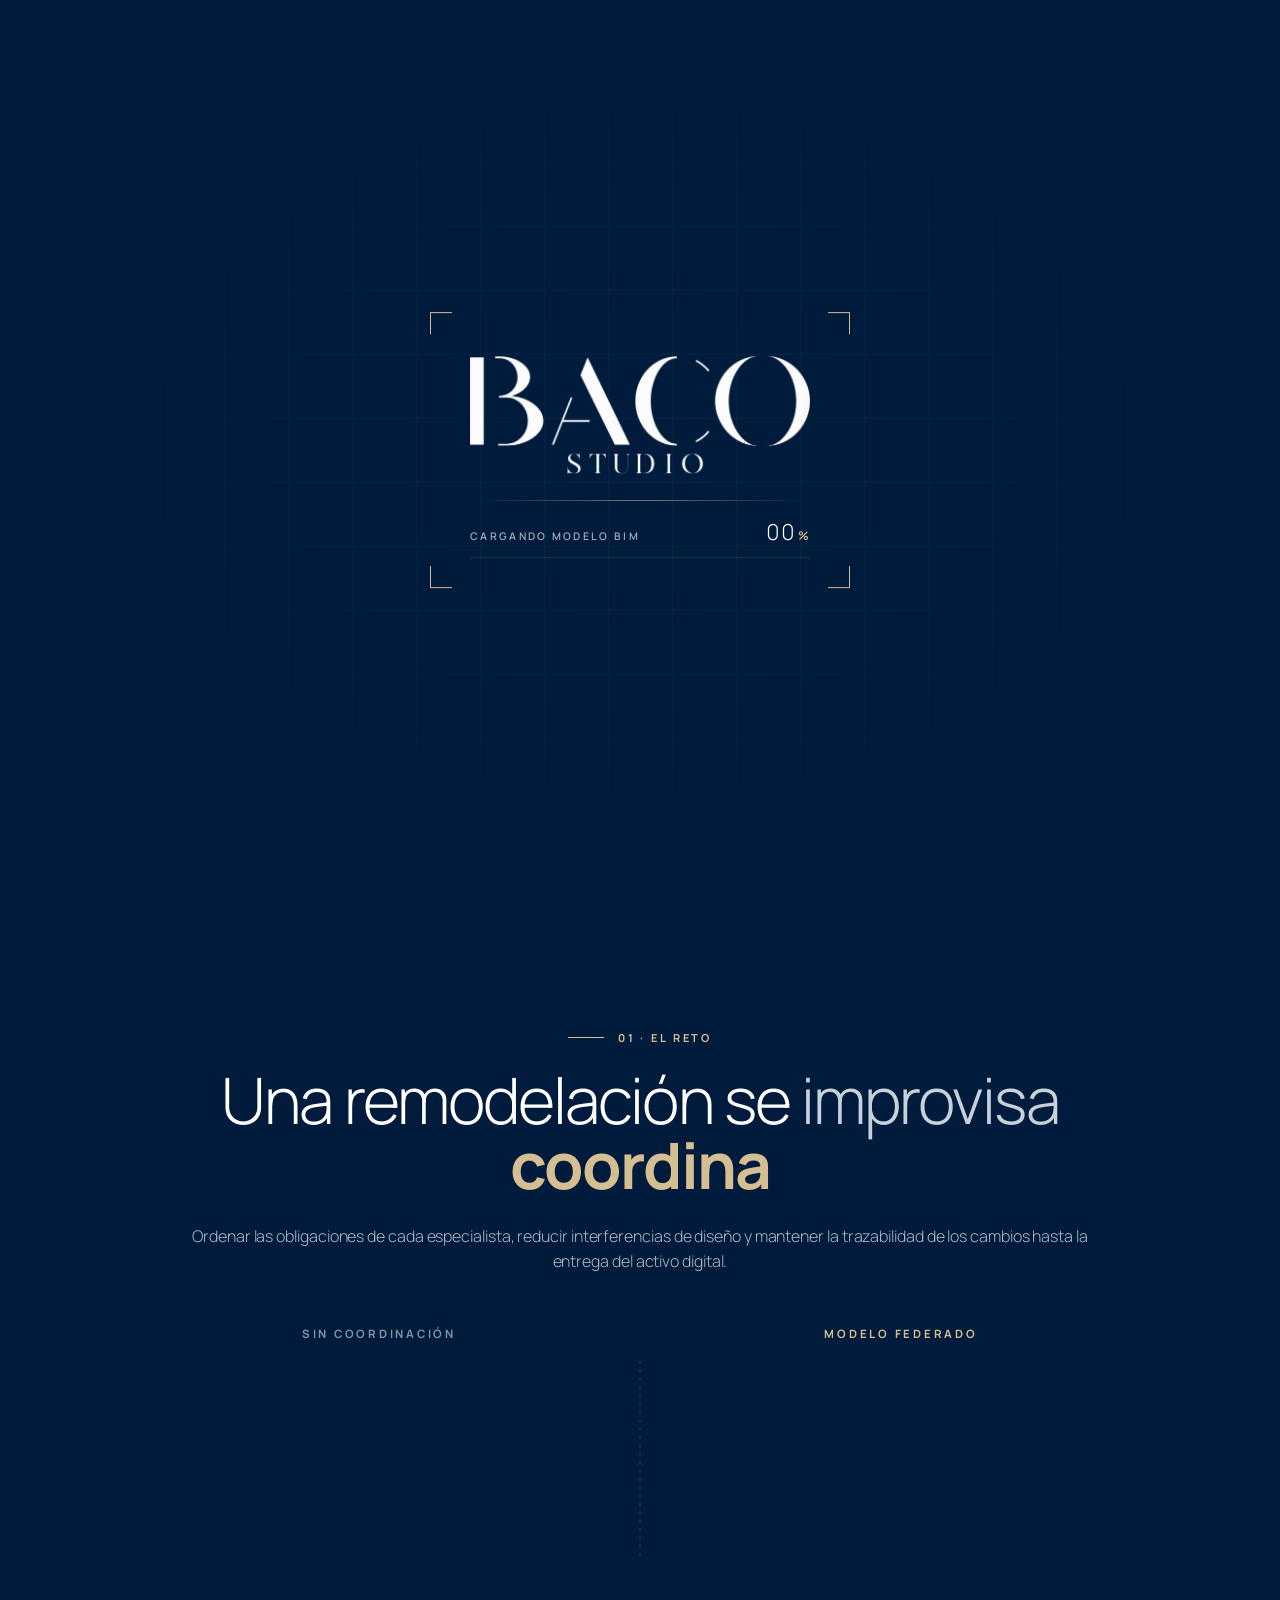
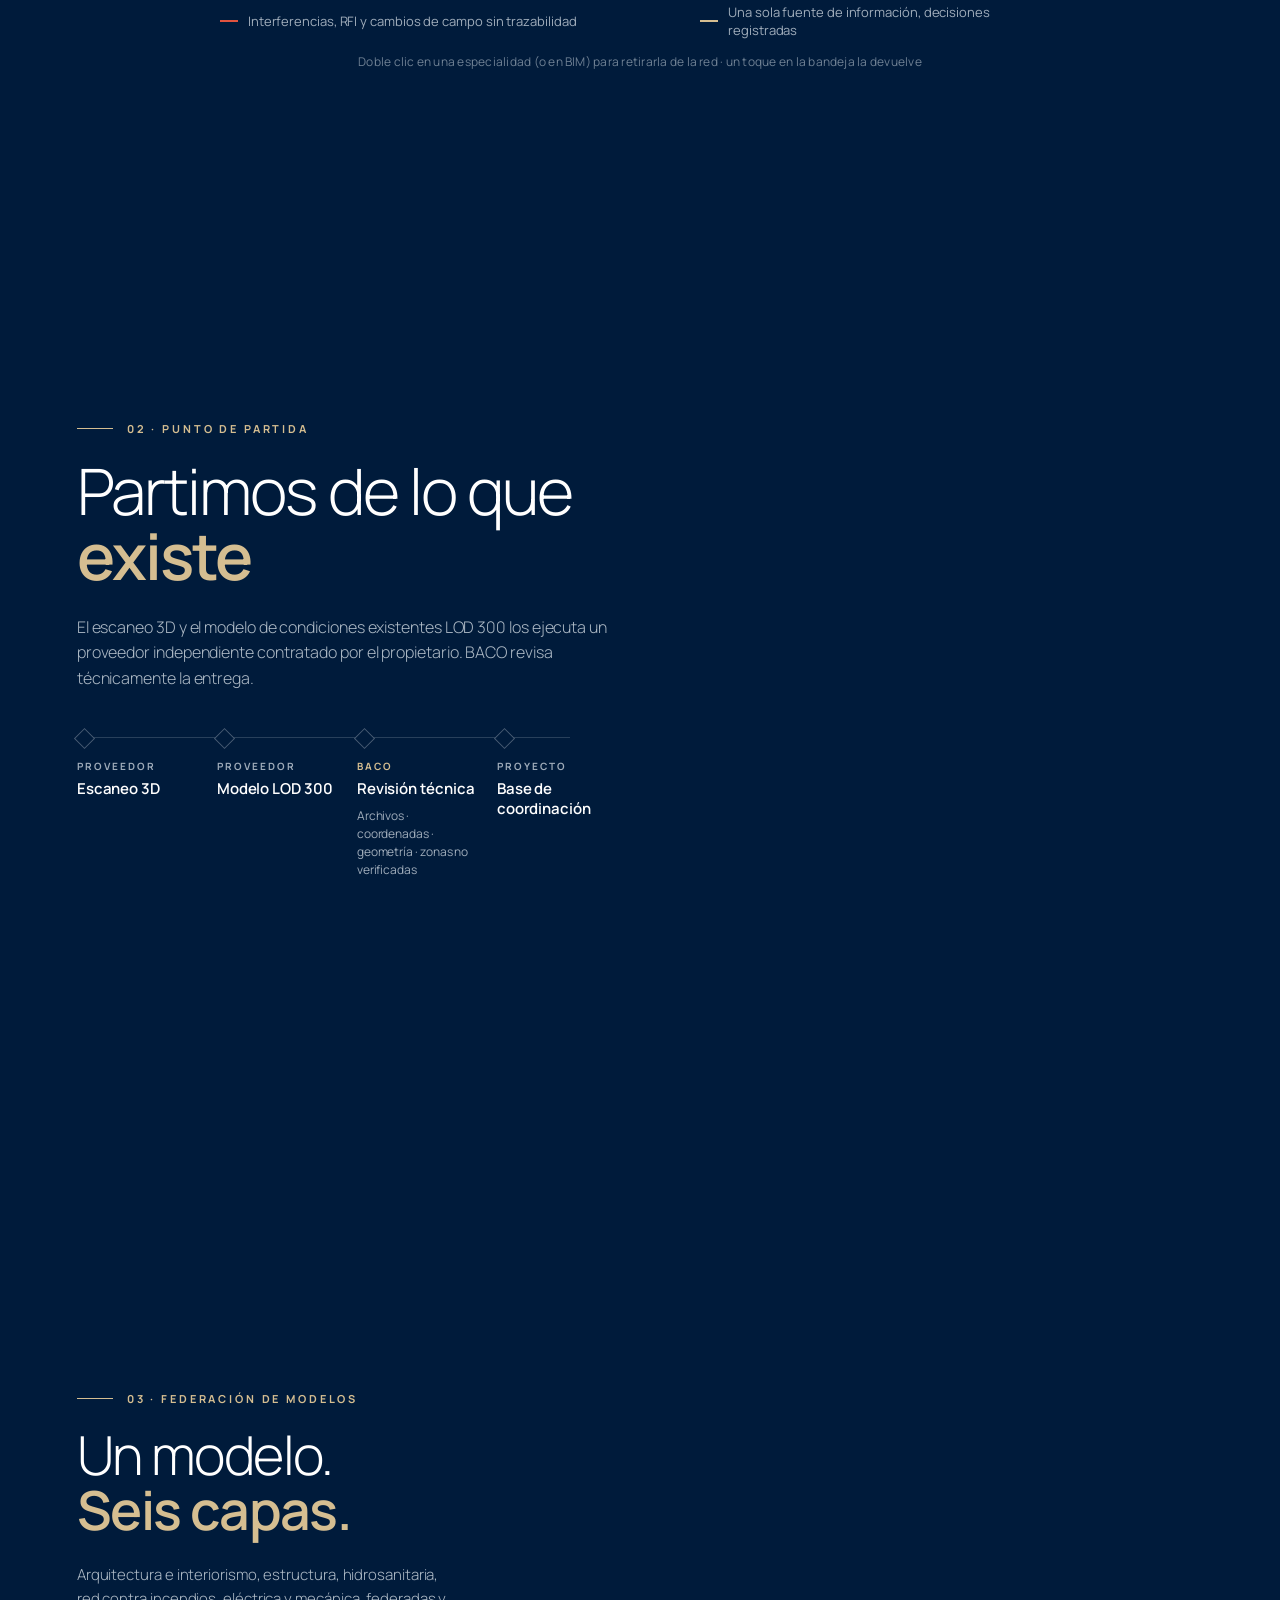
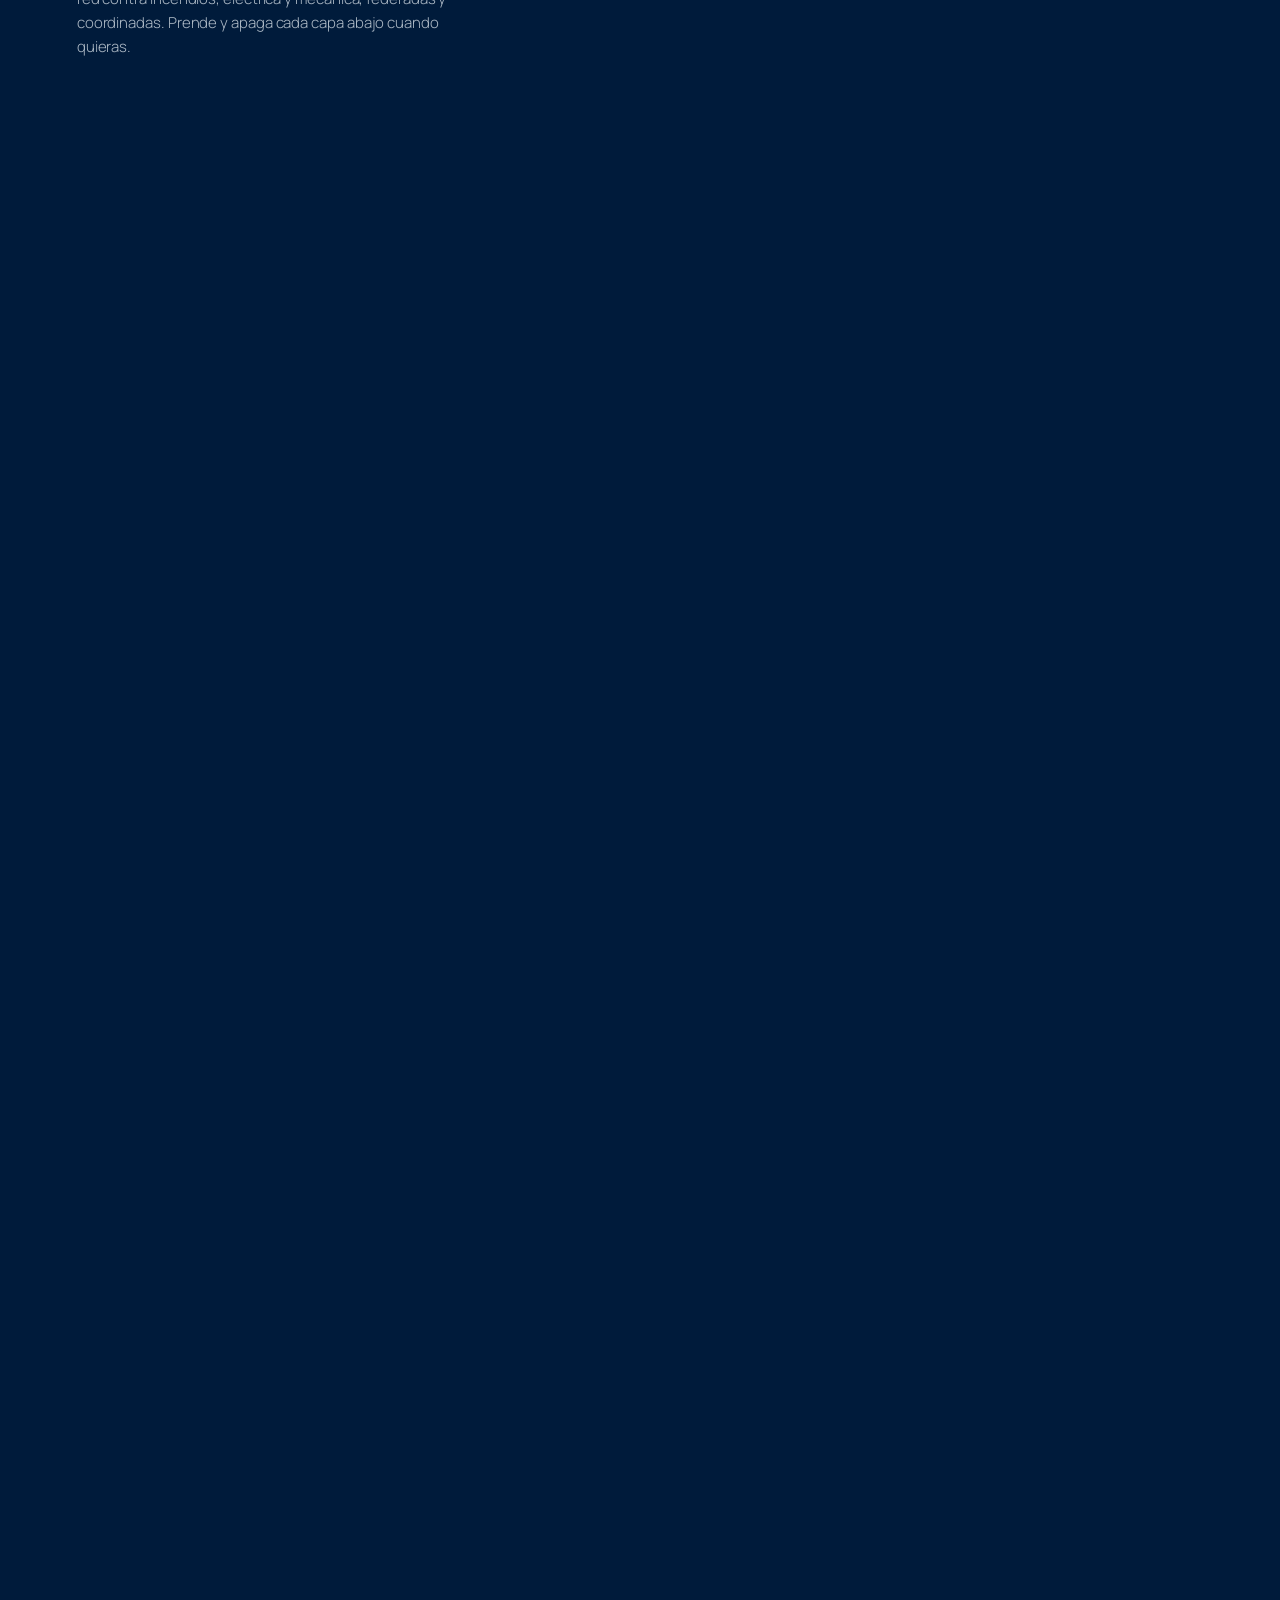
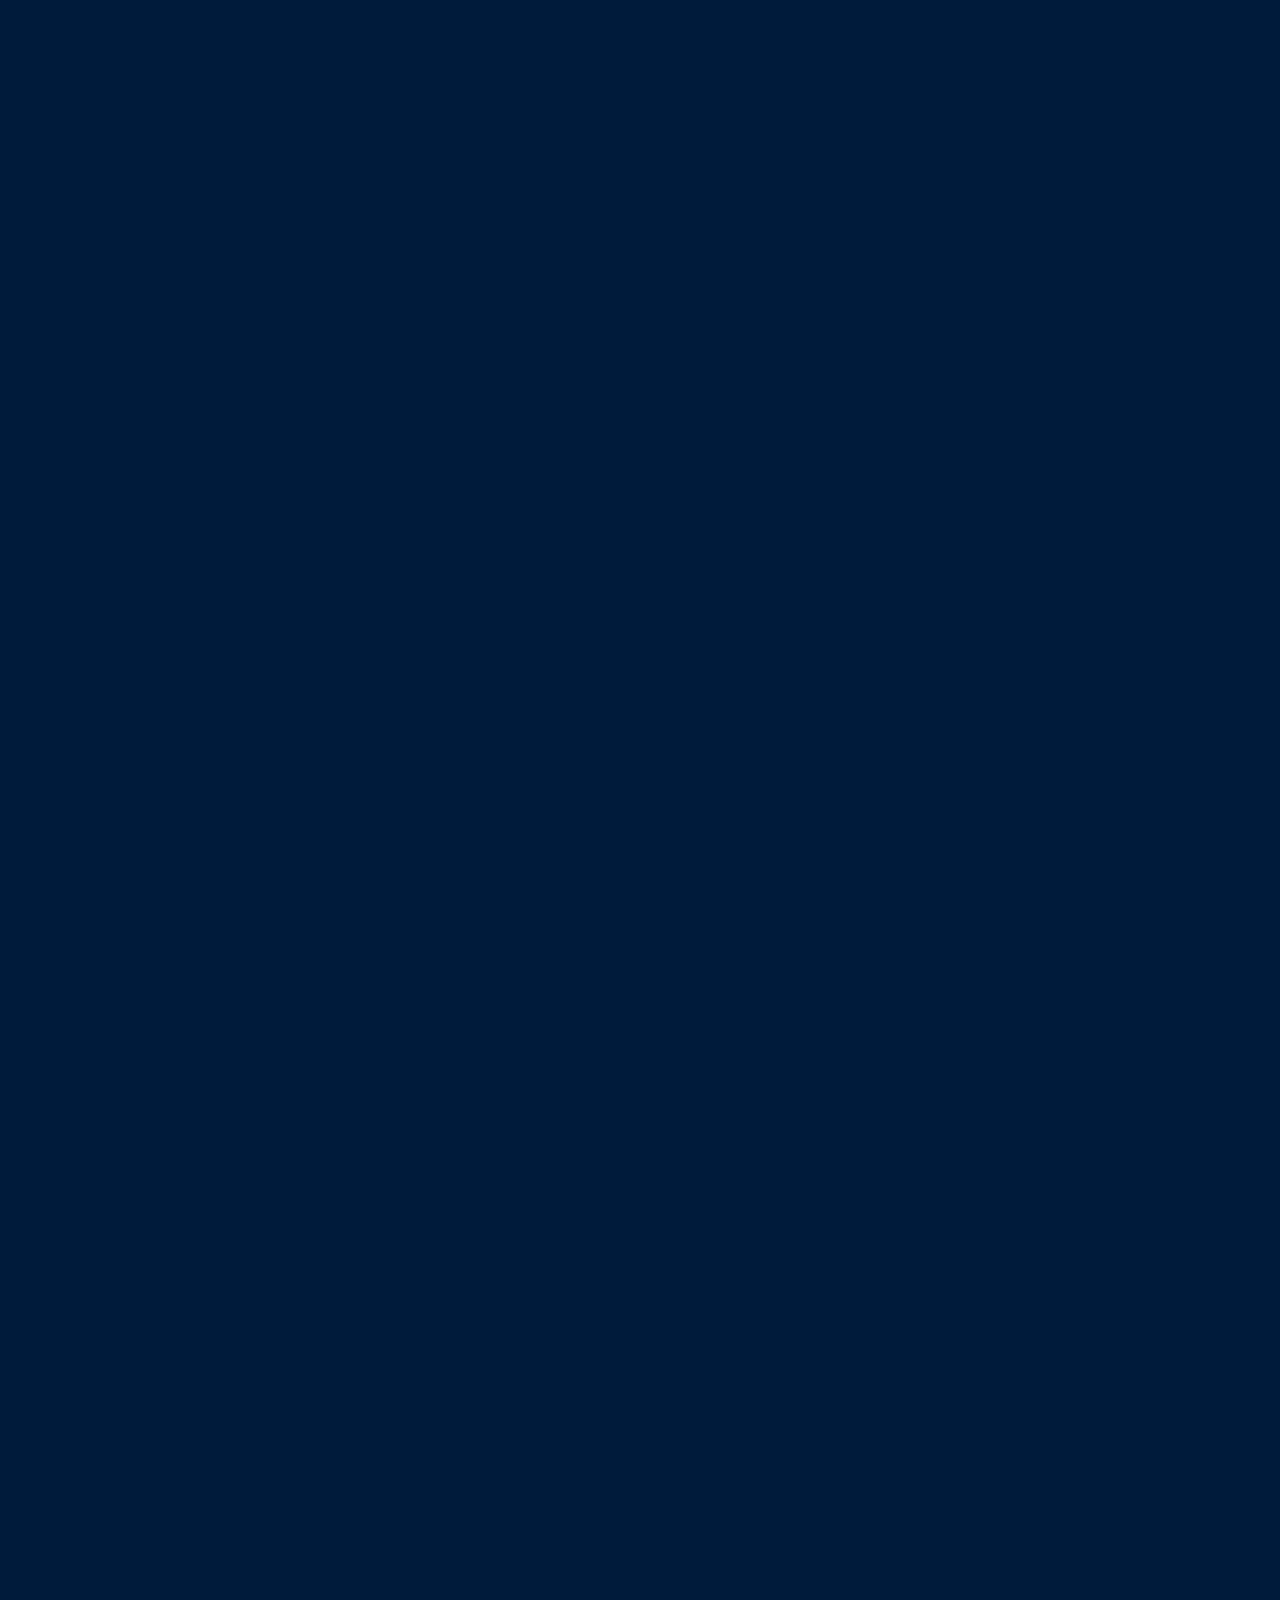
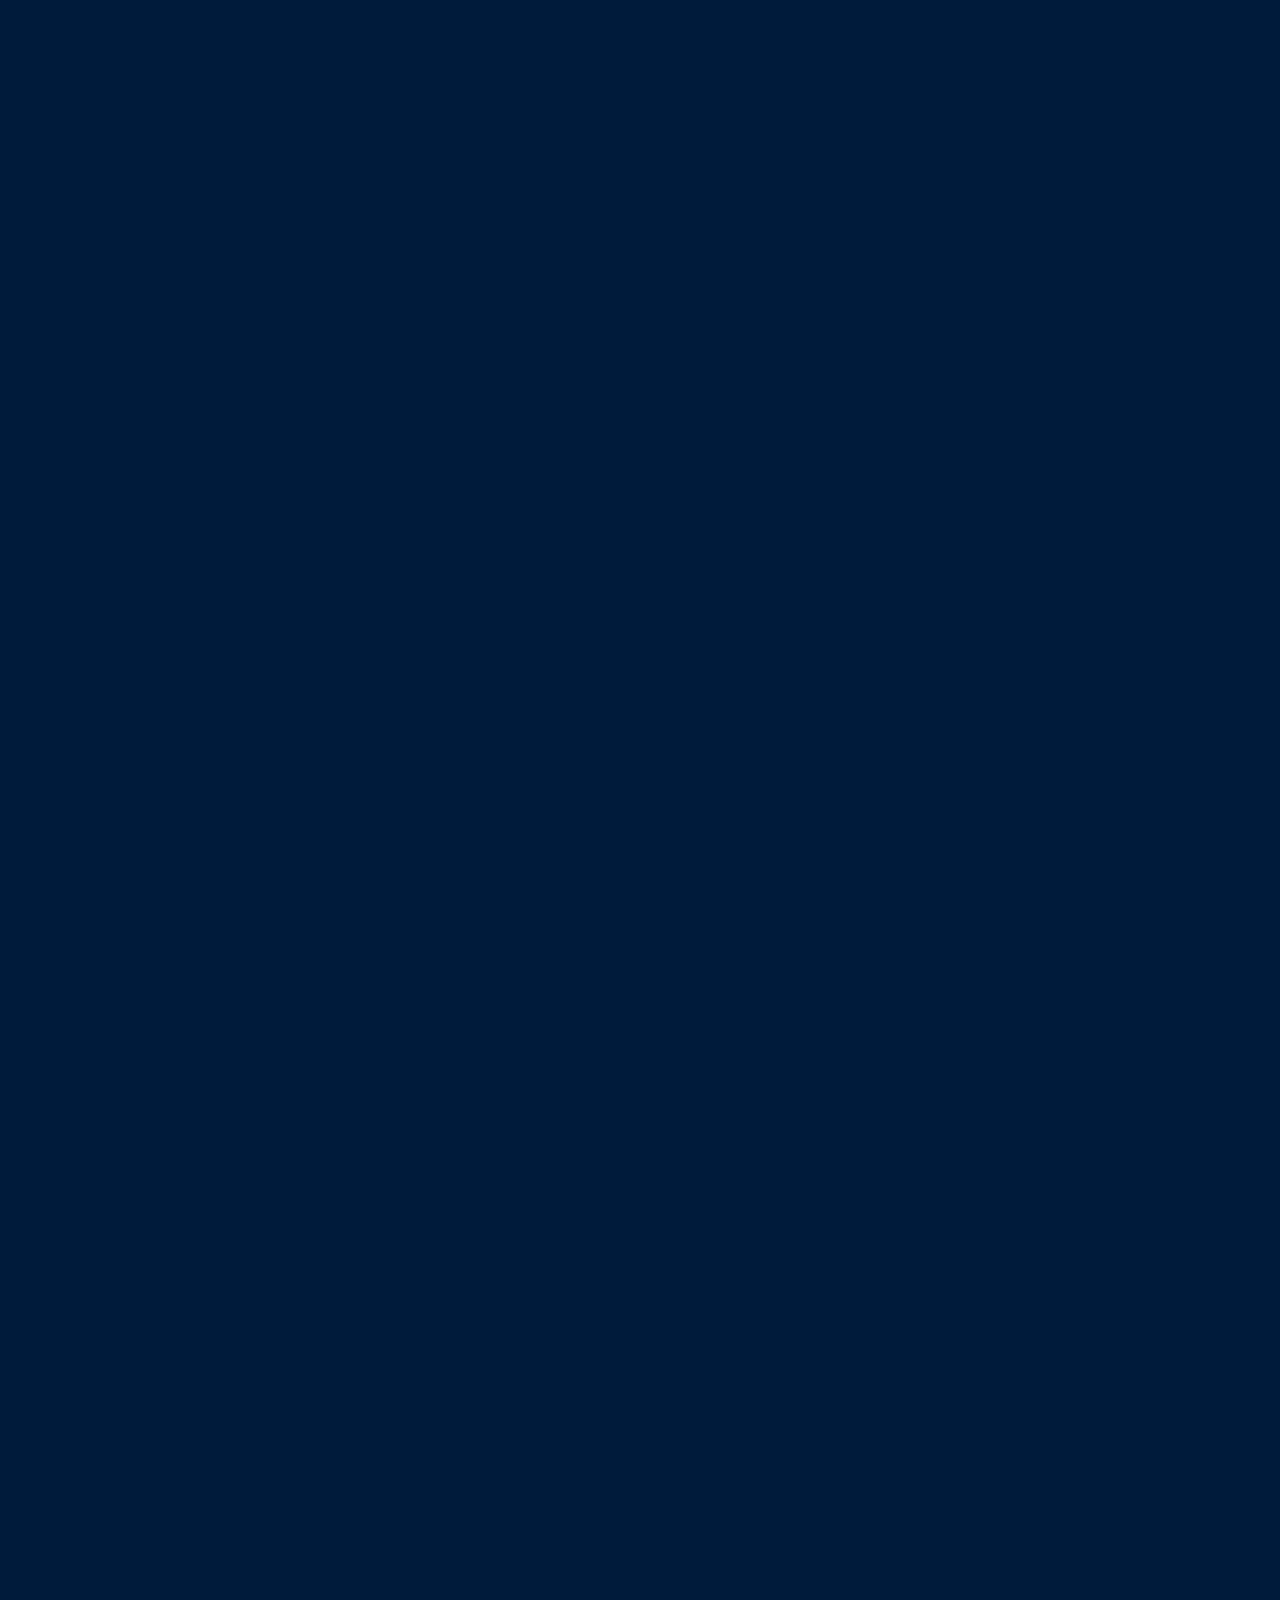
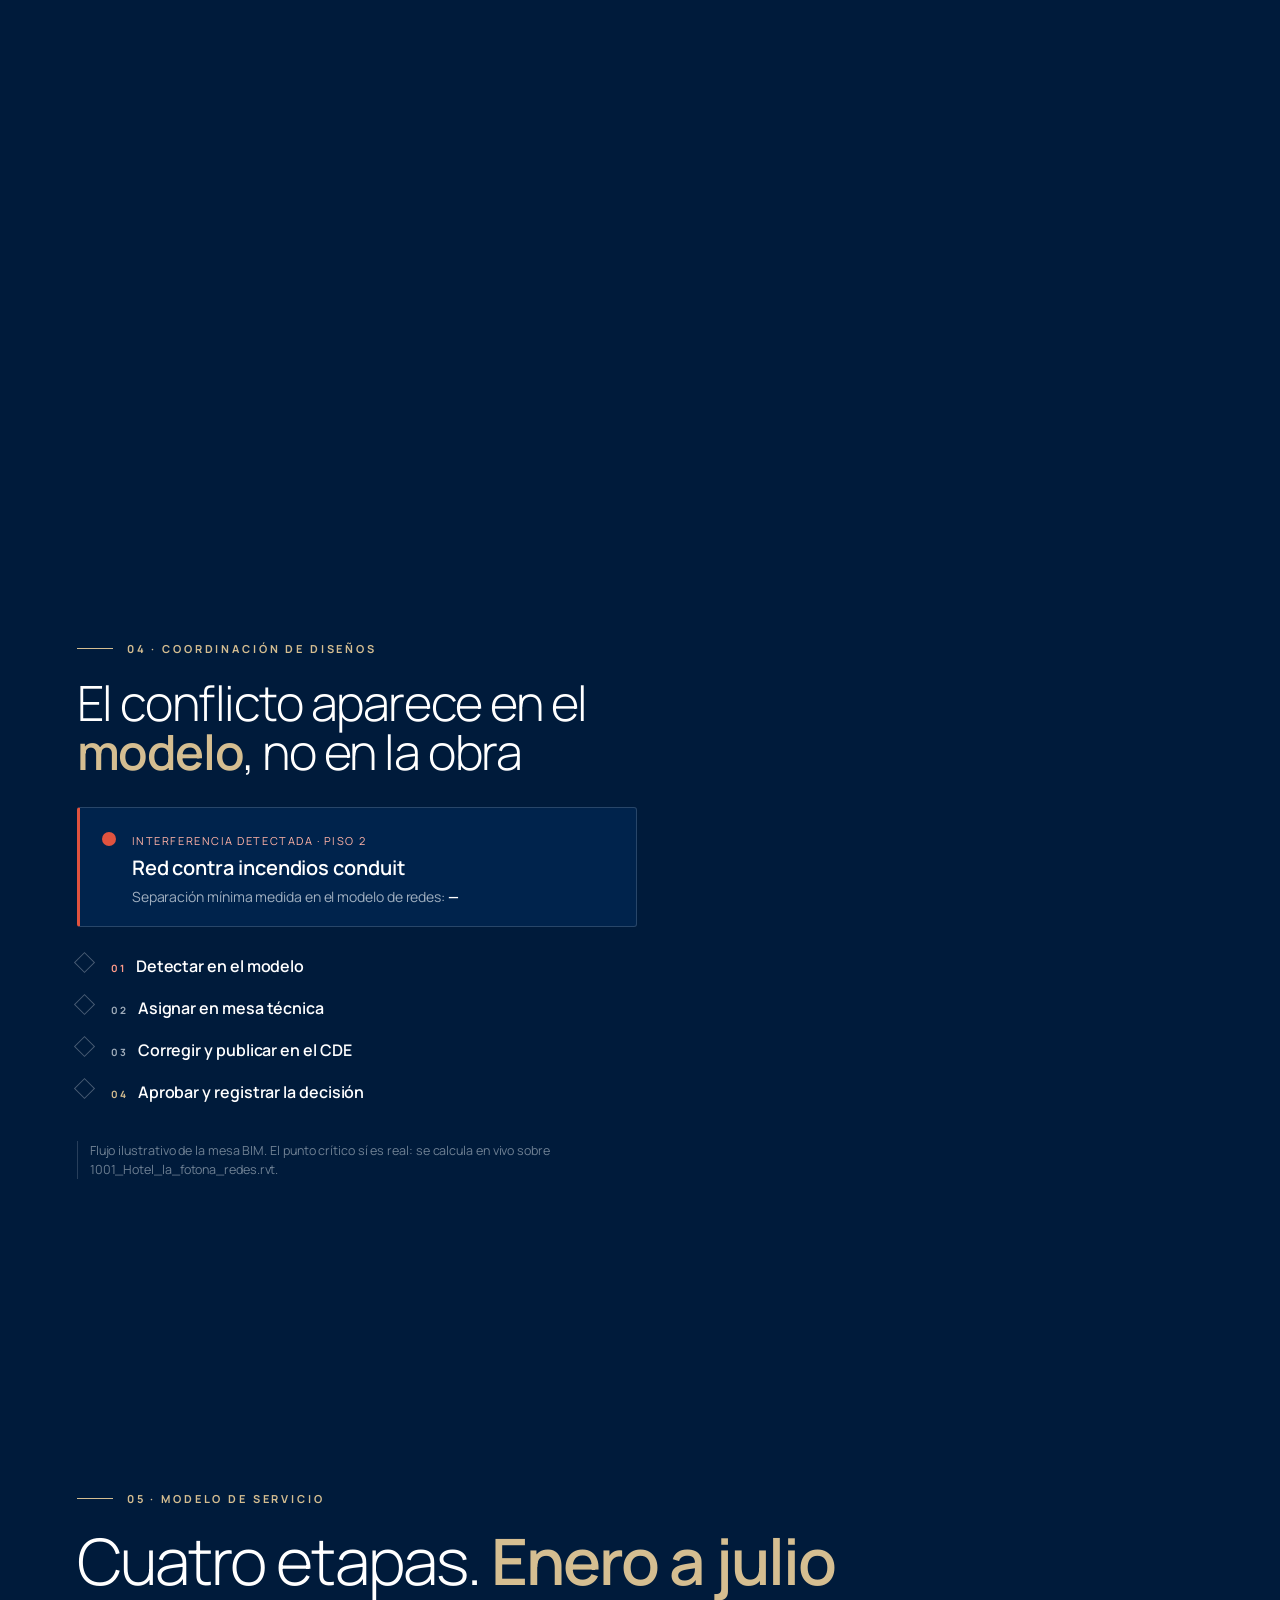
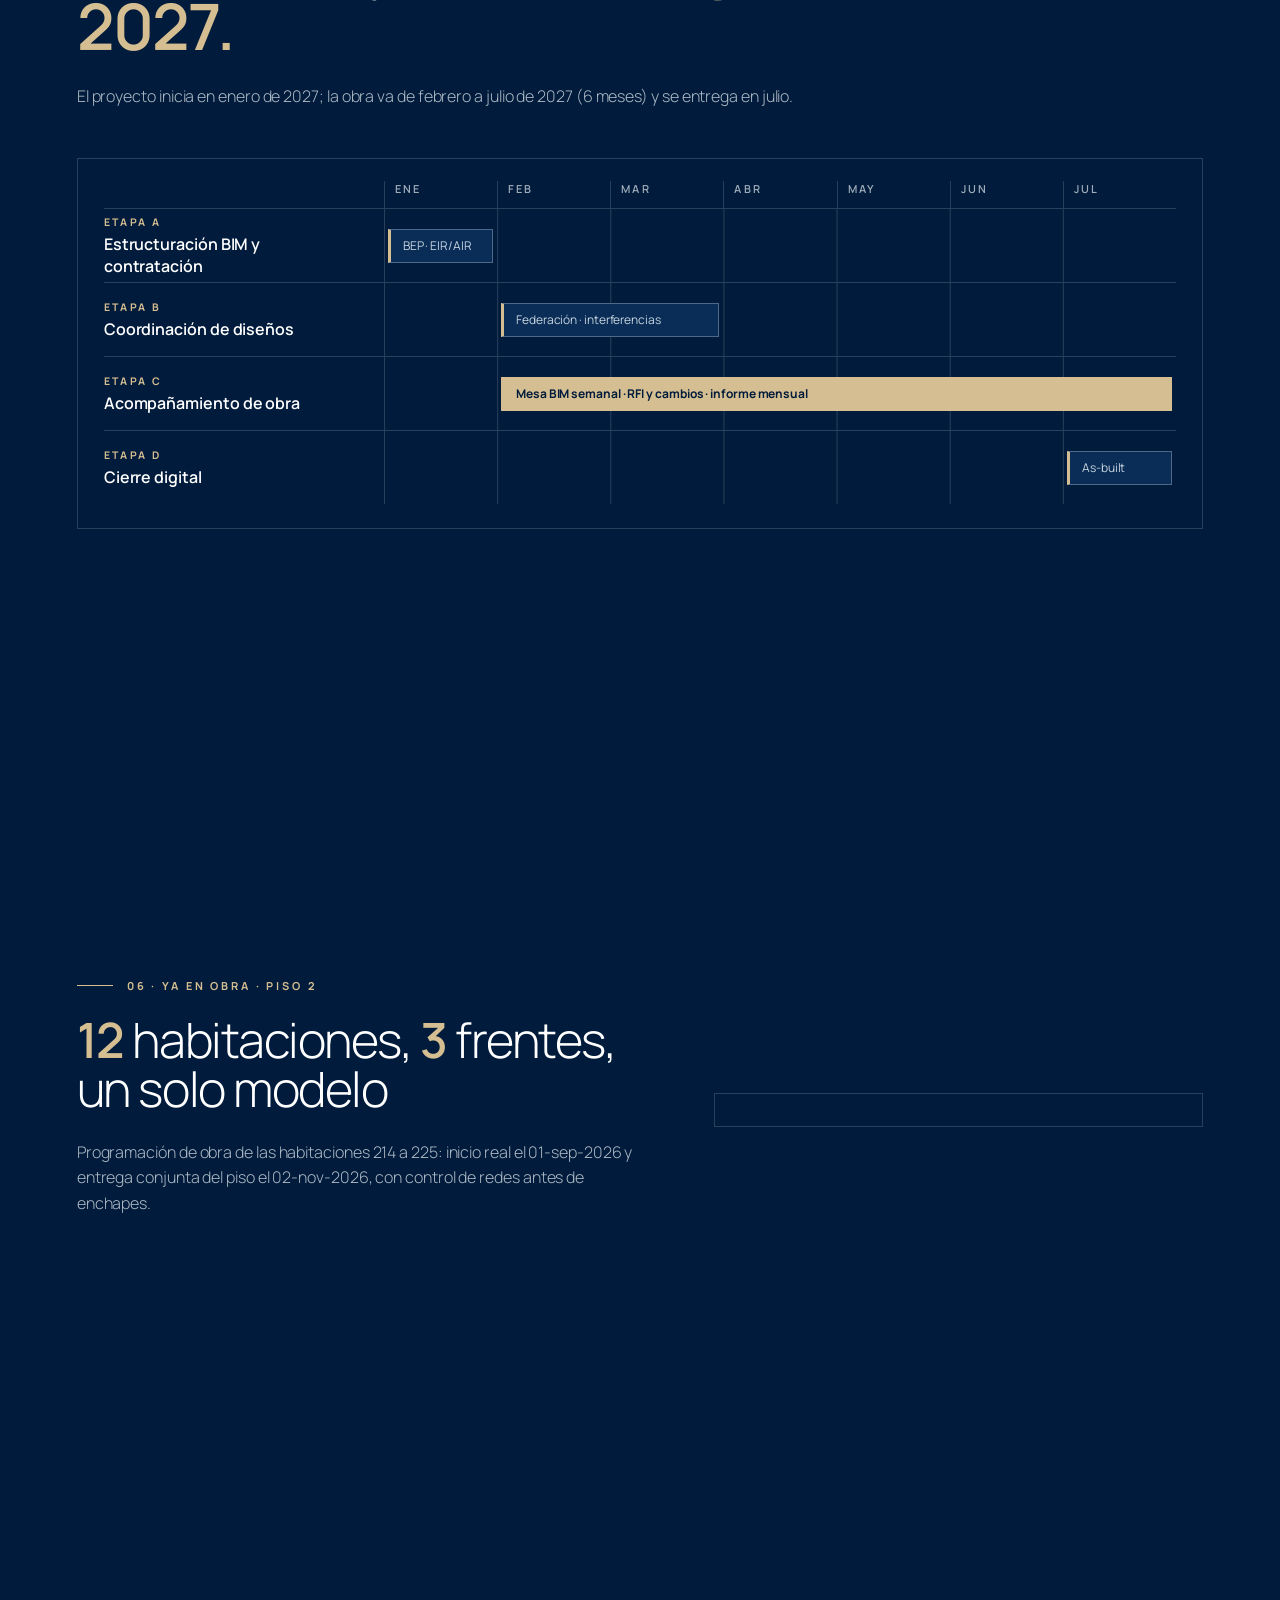
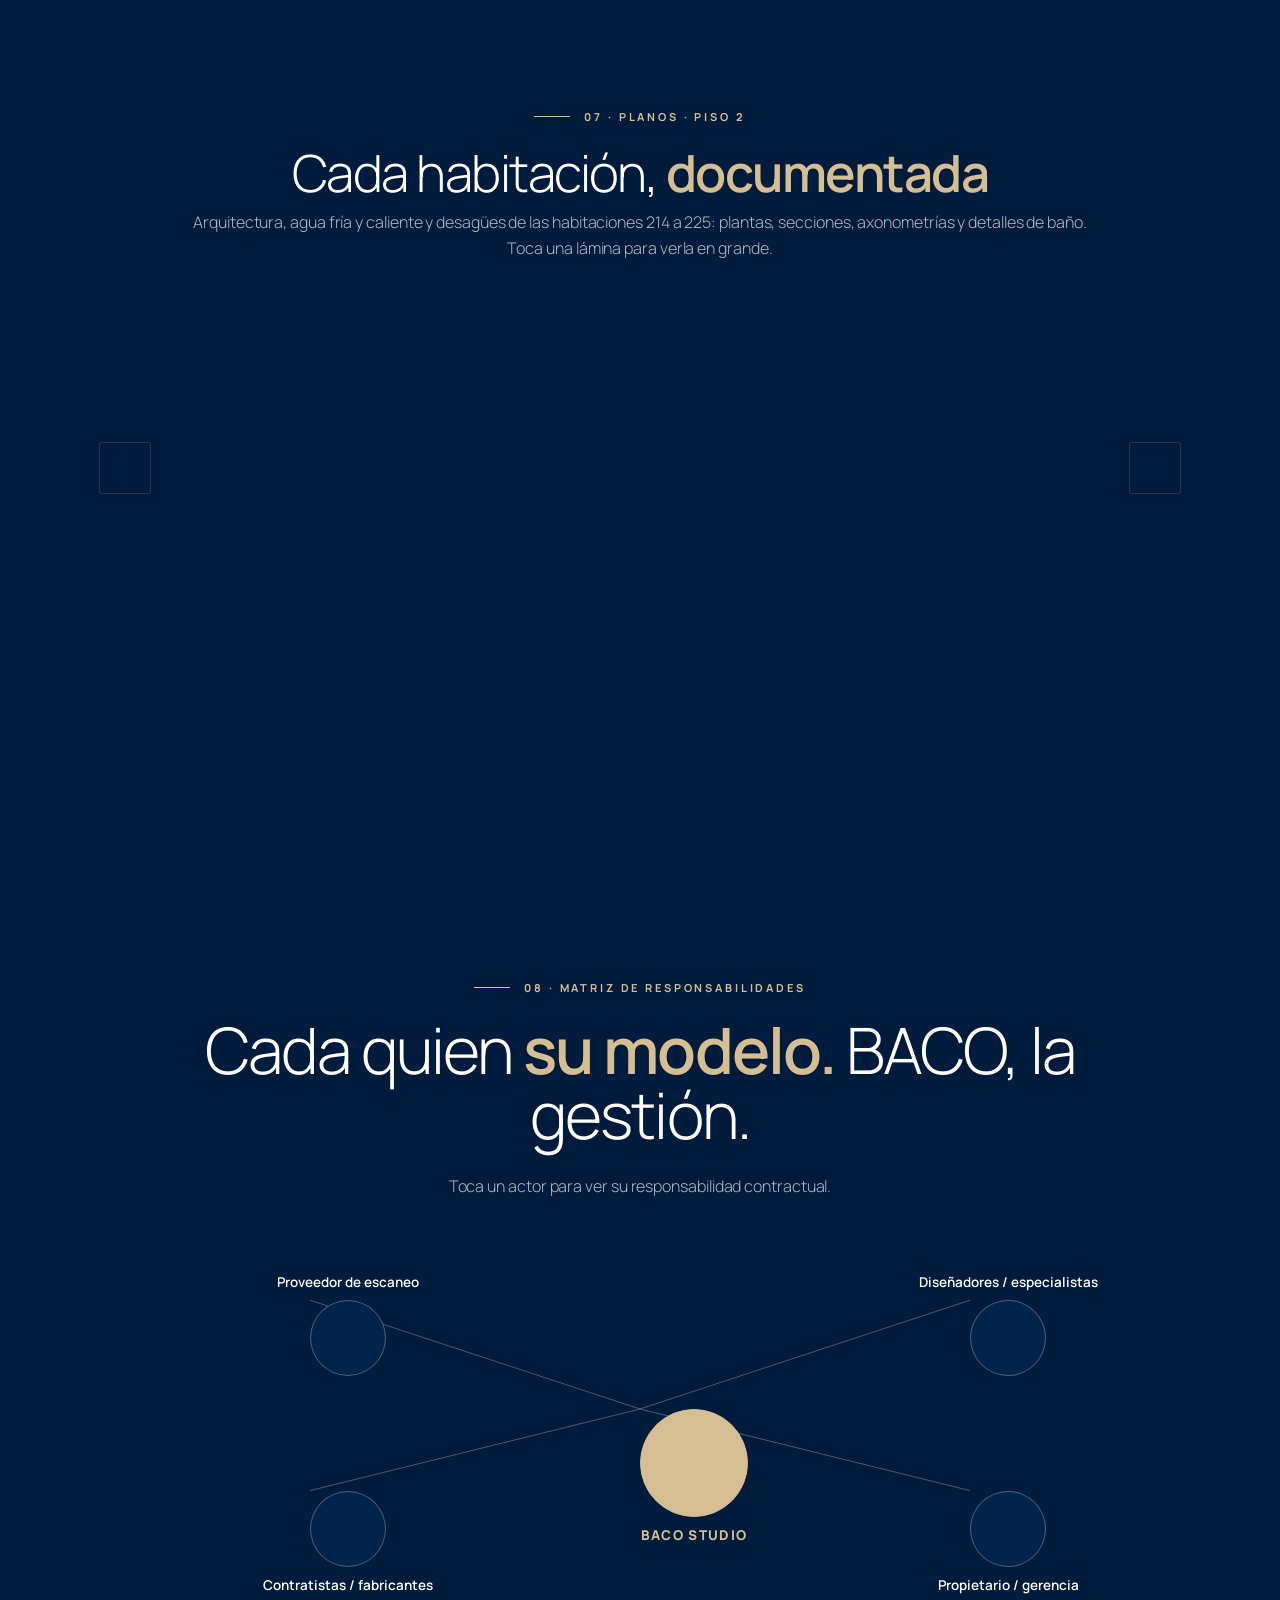
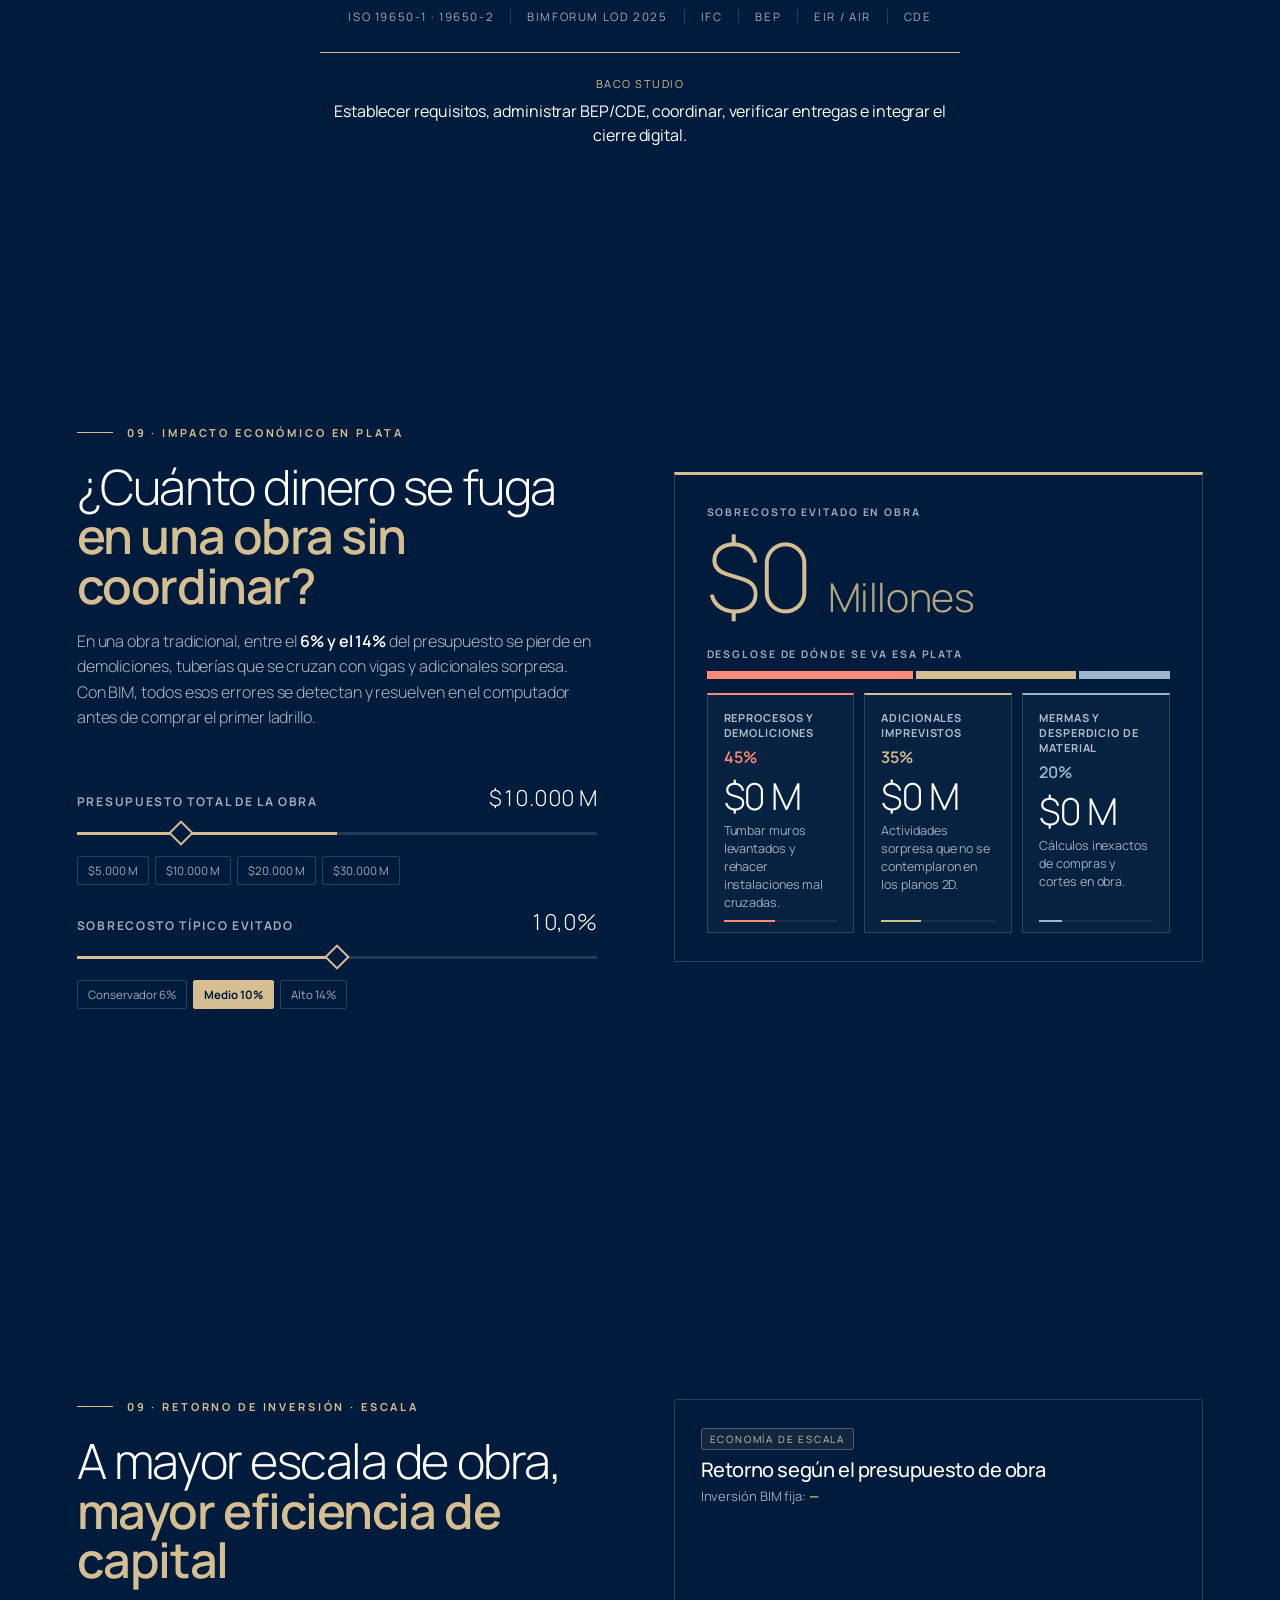
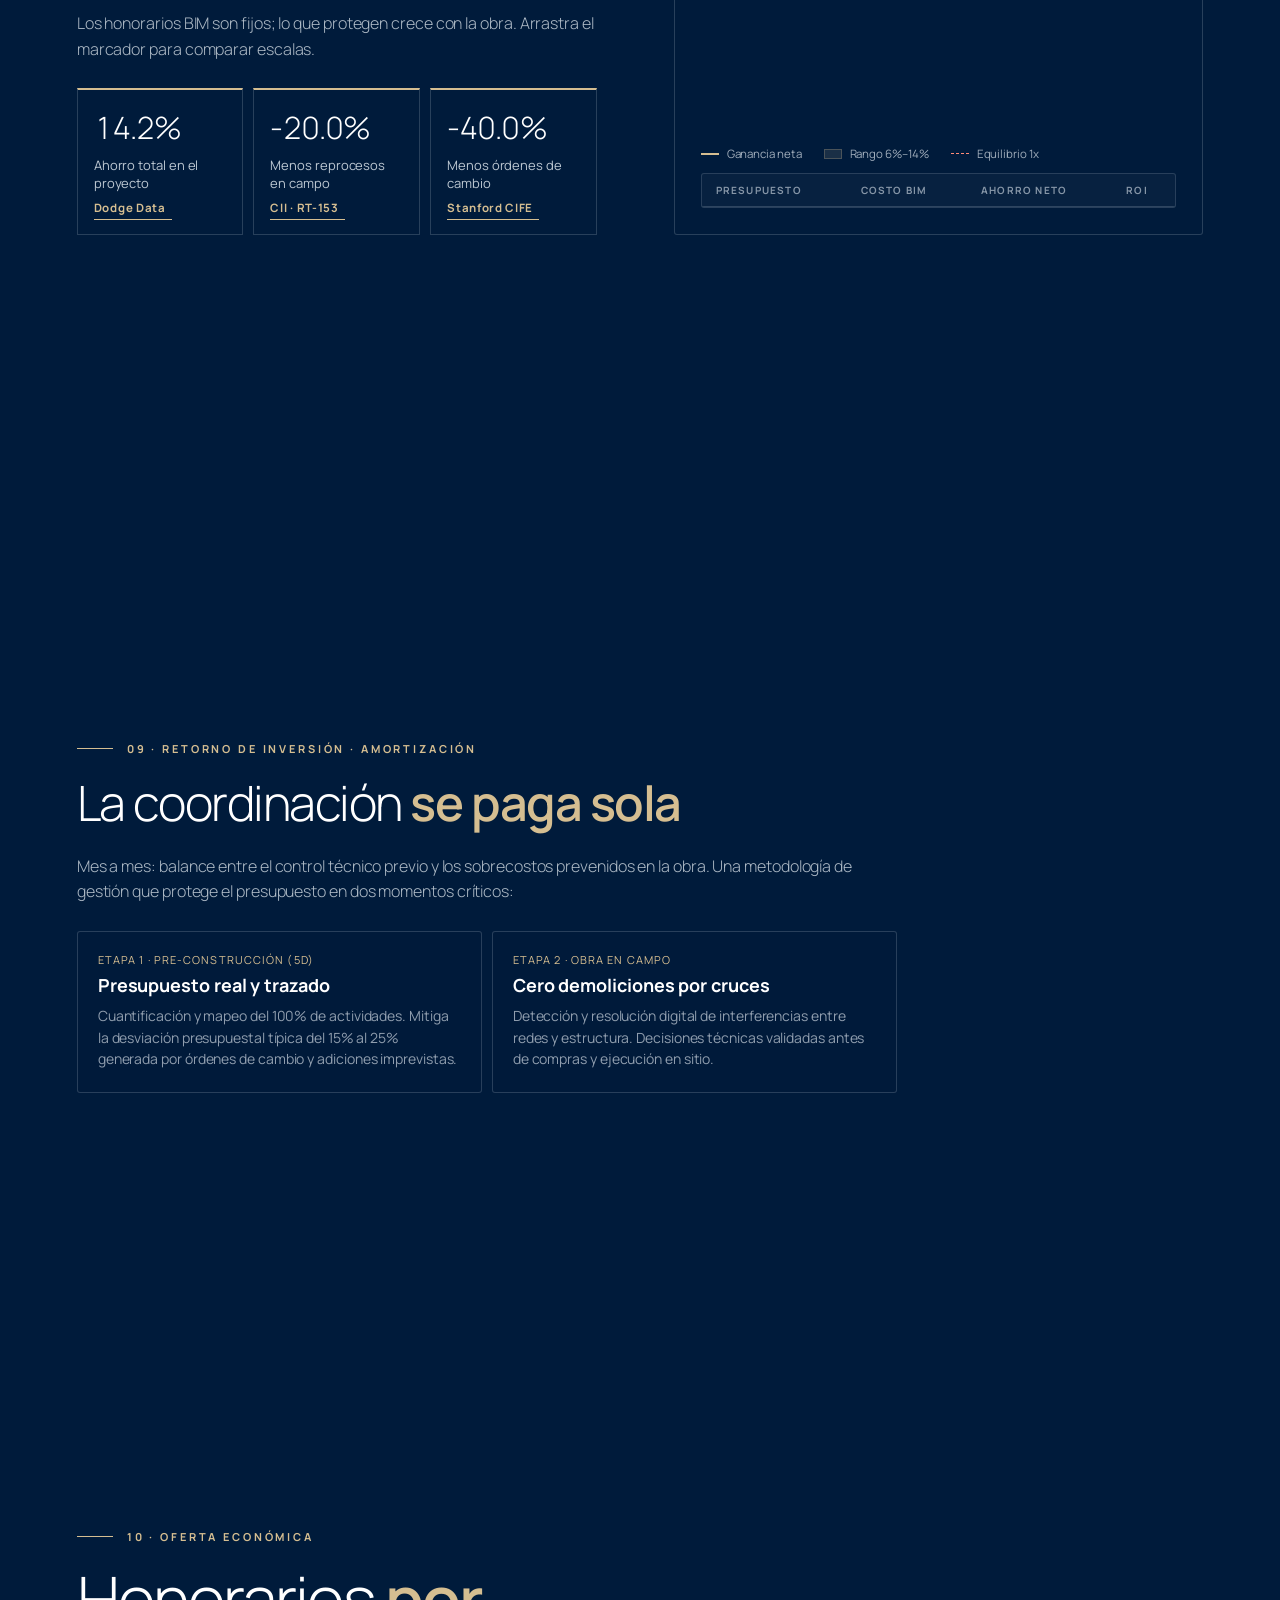
==== commit a783d435: "09.3: quitar panel de amortización (cifras, gráfica, leyenda y nota) Co-Authored-By: Claude Opus 5.5" ====
--- a/docs/index.html
+++ b/docs/index.html
@@ -8,8 +8,8 @@
 <link rel="preconnect" href="https://fonts.googleapis.com" />
 <link rel="preconnect" href="https://fonts.gstatic.com" crossorigin />
 <link href="https://fonts.googleapis.com/css2?family=Manrope:wght@200;300;400;500;600;700;800&display=swap" rel="stylesheet" />
-  <script type="module" crossorigin src="./assets/index-CgIkf-Vc.js"></script>
-  <link rel="stylesheet" crossorigin href="./assets/index-DgDfqhTU.css">
+  <script type="module" crossorigin src="./assets/index-BQNxChIR.js"></script>
+  <link rel="stylesheet" crossorigin href="./assets/index-Cri_sLtr.css">
 </head>
 <body data-modo="cine">
 <div id="glow"><i class="g1"></i><i class="g2"></i><i class="g3"></i></div>
@@ -292,19 +292,6 @@
         </div>
       </div>
     </div>
-    <div class="roi-panel" data-a="fly">
-      <div class="lectura">
-        <div><small>Momento</small><b id="aMes">—</b></div>
-        <div><small>Invertido en BIM</small><b id="aInv" class="neg">—</b></div>
-        <div><small>Ahorro acumulado</small><b id="aAh" class="oro">—</b></div>
-        <div><small>Balance</small><b id="aBal">—</b></div>
-      </div>
-      <svg id="amort" viewBox="0 0 640 300" aria-label="Inversión acumulada frente a ahorro acumulado"></svg>
-      <div class="leyenda-a"><span><i class="li"></i>Inversión BIM acumulada</span><span><i class="la"></i>Ahorro acumulado en obra</span></div>
-      <div class="roi-pitch">
-        <p><strong>El principio de amortización:</strong> una inversión de <span data-v="inv">—</span> que se recupera <span data-v="pay">—</span>, con el primer muro o cruce de redes que no haya que demoler.</p>
-      </div>
-    </div>
   </section>
 
   <!-- 10 HONORARIOS -->
--- a/docs/assets/index-Cri_sLtr.css
+++ b/docs/assets/index-Cri_sLtr.css
@@ -0,0 +1 @@
+:root{--azul: #00234C;--blanco: #FFFFFF;--oro: #D5BE91;--gris: #DCE5EC;--noche: #101D2C;--txt2: rgba(220, 229, 236, .72);--linea: rgba(220, 229, 236, .14);--vidrio: rgba(220, 229, 236, .055);--rojo: #e0533f;color-scheme:dark}*{box-sizing:border-box;margin:0;padding:0}html{background:var(--noche)}body{background:var(--noche);color:var(--blanco);font-family:Manrope,system-ui,sans-serif;font-weight:400;-webkit-font-smoothing:antialiased;overflow-x:hidden}b,strong{font-weight:700}button{font:inherit;color:inherit;cursor:pointer;background:none;border:0}a{color:inherit}#glow{position:fixed;top:0;right:0;bottom:0;left:0;z-index:0;overflow:hidden;pointer-events:none;background:radial-gradient(120% 90% at 50% 120%,#00234c,#101d2c 60%)}#glow i{position:absolute;border-radius:50%;filter:blur(90px);opacity:.55;will-change:transform}#glow .g1{width:55vw;height:55vw;right:-18vw;top:-22vw;background:radial-gradient(circle,rgba(213,190,145,.55),transparent 65%);animation:flota1 22s ease-in-out infinite alternate}#glow .g2{width:70vw;height:70vw;left:-30vw;bottom:-35vw;background:radial-gradient(circle,rgba(36,96,170,.75),transparent 65%);animation:flota2 26s ease-in-out infinite alternate}#glow .g3{width:30vw;height:30vw;left:40vw;top:30vh;background:radial-gradient(circle,rgba(0,35,76,.9),transparent 70%);animation:flota1 30s ease-in-out infinite alternate-reverse}@keyframes flota1{to{transform:translate(-8vw,10vh) scale(1.15)}}@keyframes flota2{to{transform:translate(10vw,-8vh) scale(.9)}}#gl{position:fixed;top:0;right:0;bottom:0;left:0;width:100vw;height:100vh;z-index:1;display:block}#velo{position:fixed;top:0;right:0;bottom:0;left:0;z-index:2;pointer-events:none;background:linear-gradient(90deg,#101d2cd1,#101d2c59 42%,#101d2c00 62%);transition:opacity .8s}body[data-velo=centro] #velo{background:radial-gradient(70% 60% at 50% 50%,#101d2cc7,#101d2c40)}body[data-modo=libre] #velo{opacity:0}#etiquetas{position:fixed;top:0;right:0;bottom:0;left:0;z-index:3;pointer-events:none}.etq{position:absolute;transform:translate(-50%,-100%);padding:6px 12px;border-radius:99px;font-size:12px;font-weight:600;background:#e0533feb;color:#fff;white-space:nowrap;box-shadow:0 0 24px #e0533f99;transition:opacity .3s}#top{position:fixed;top:0;left:0;right:0;z-index:20;display:flex;align-items:center;gap:24px;padding:14px 28px}.marca{display:flex;align-items:center;gap:10px;text-decoration:none}.marca img{width:38px;height:38px;filter:invert(1);opacity:.95}.marca span{font-size:13px;letter-spacing:.24em;font-weight:300}.marca b{font-weight:700}.ruta{font-size:12px;letter-spacing:.14em;text-transform:uppercase;color:var(--txt2)}.ruta i{color:var(--oro);font-style:normal;margin:0 6px}.btn-explorar{margin-left:auto;padding:10px 18px;border-radius:99px;font-size:13px;font-weight:600;background:var(--vidrio);border:1px solid var(--linea);-webkit-backdrop-filter:blur(14px);backdrop-filter:blur(14px);transition:color .3s,background .3s,border-color .3s,box-shadow .3s}.btn-explorar:hover{background:var(--oro);color:var(--noche);border-color:var(--oro)}#barra{position:absolute;left:0;right:0;bottom:0;height:2px;background:#dce5ec0f}#barra i{display:block;height:100%;width:0;background:linear-gradient(90deg,var(--oro),#fff);box-shadow:0 0 12px var(--oro)}.glass{position:relative;background:linear-gradient(160deg,#dce5ec1c,#dce5ec08);border:1px solid var(--linea);border-radius:22px;backdrop-filter:blur(18px) saturate(1.2);-webkit-backdrop-filter:blur(18px) saturate(1.2);box-shadow:0 30px 80px -30px #000000a6,inset 0 1px #ffffff1f}.chip{display:inline-flex;align-items:center;gap:8px;padding:9px 16px;border-radius:99px;font-size:13px;font-weight:500;background:#dce5ec12;border:1px solid var(--linea);-webkit-backdrop-filter:blur(12px);backdrop-filter:blur(12px);white-space:nowrap}.chip.c-rojo{border-color:#e0533f99;color:#ffb3a6}.chip.c-oro{border-color:#d5be9199;color:var(--oro)}main{position:relative;z-index:5}.esc{position:relative;min-height:100vh;padding:120px 6vw;display:flex;align-items:center}.esc .txt{max-width:560px;position:relative;z-index:2}.esc.centro{justify-content:center;text-align:center;flex-direction:column}.esc.centro .txt{max-width:900px}.esc.ancho{flex-wrap:wrap;gap:48px 6vw;align-content:center}.k{font-size:12px;letter-spacing:.22em;text-transform:uppercase;color:var(--oro);font-weight:600;margin-bottom:22px}h1,h2{font-weight:200;letter-spacing:-.035em;line-height:.98}h1{font-size:clamp(52px,8.4vw,128px)}h2{font-size:clamp(38px,5vw,74px)}[data-escena=critico] h2,[data-escena=obra] h2{font-size:clamp(34px,3.8vw,58px)}h1 b,h2 b{font-weight:700;color:var(--oro)}.lead{margin-top:26px;font-size:clamp(16px,1.25vw,19px);line-height:1.6;color:var(--txt2);font-weight:300}.nota{margin-top:18px;font-size:12.5px;line-height:1.55;color:#dce5ec80}.mini{font-size:12px;color:var(--txt2);letter-spacing:.04em}.w{display:inline-block;will-change:transform,filter,opacity}.hero .txt{max-width:720px}.stats{display:flex;gap:14px;margin-top:40px;flex-wrap:wrap;perspective:900px}.stat{padding:18px 22px 16px;min-width:160px}.stat small{display:block;font-size:11px;letter-spacing:.14em;text-transform:uppercase;color:var(--txt2);margin-bottom:8px}.stat b{font-size:34px;font-weight:300;letter-spacing:-.02em}.scroll-hint{margin-top:48px;font-size:12px;letter-spacing:.12em;text-transform:uppercase;color:var(--txt2);display:flex;align-items:center;gap:12px}.scroll-hint span{width:22px;height:34px;border:1px solid var(--linea);border-radius:12px;position:relative}.scroll-hint span:after{content:"";position:absolute;left:50%;top:7px;width:3px;height:7px;margin-left:-1.5px;border-radius:2px;background:var(--oro);animation:rueda 1.8s infinite}@keyframes rueda{0%{opacity:0;transform:translateY(0)}30%{opacity:1}to{opacity:0;transform:translateY(12px)}}.tachado{position:relative}.strike{position:relative;display:inline-block;color:#dce5ece6}.strike:after{content:"";position:absolute;left:-4%;right:-4%;top:54%;height:4px;background:var(--rojo);border-radius:2px;transform:scaleX(var(--s, 0));transform-origin:left;box-shadow:0 0 18px var(--rojo)}.nueva{display:inline-block;font-weight:700;color:var(--oro)}.nube-chips{position:relative;width:min(1100px,100%);height:220px;margin-top:40px}.nube-chips .chip{position:absolute;left:50%;top:50%}.leyendo{margin-top:34px;padding:24px 26px;max-width:460px}.leyendo .pct{display:block;font-size:54px;font-weight:200;letter-spacing:-.03em;margin:6px 0 12px}.leyendo .barra{height:6px;border-radius:6px;background:#dce5ec1a;overflow:hidden}.leyendo .barra i{display:block;height:100%;width:0;border-radius:6px;background:linear-gradient(90deg,#2c6fc0,var(--oro));box-shadow:0 0 14px #d5be9199}.checks{display:flex;flex-wrap:wrap;gap:8px;margin-top:16px}.checks span{font-size:12px;padding:6px 11px;border-radius:99px;background:#d5be911a;color:var(--oro);border:1px solid rgba(213,190,145,.25);opacity:.25;transition:opacity .4s}.checks span.ok{opacity:1}.capas-sec{display:block;padding:0;height:640vh}.capas-sec .pin{position:sticky;top:0;height:100vh;display:flex;align-items:center;padding:100px 6vw 120px;gap:4vw}.pasos{list-style:none;margin-top:30px;display:grid;gap:6px}.pasos li{display:flex;align-items:center;gap:12px;font-size:14px;color:#dce5ec73;padding:7px 0;transition:color .4s,background .4s,border-color .4s,box-shadow .4s;cursor:pointer}.pasos li i{width:10px;height:10px;border-radius:50%;background:var(--c);opacity:.35;transition:color .4s,background .4s,border-color .4s,box-shadow .4s;flex:none}.pasos li .t{flex:1}.pasos li .p{width:80px;height:2px;background:#dce5ec1a;border-radius:2px;overflow:hidden}.pasos li .p b{display:block;height:100%;width:0;background:var(--c)}.pasos li.on{color:#fff;font-weight:600}.pasos li.on i{opacity:1;box-shadow:0 0 14px var(--c);transform:scale(1.3)}.tarjetas-capa{position:relative;margin-left:auto;width:min(380px,34vw);height:420px;perspective:1100px;align-self:flex-end}.tcapa{position:absolute;inset:0 0 auto 0;padding:26px;opacity:0;visibility:hidden}.tcapa .num{font-size:12px;letter-spacing:.18em;color:var(--txt2)}.tcapa h3{font-size:34px;font-weight:300;letter-spacing:-.02em;margin:8px 0 14px;display:flex;align-items:center;gap:12px}.tcapa h3 i{width:14px;height:14px;border-radius:50%;background:var(--c);box-shadow:0 0 18px var(--c)}.tcapa p{font-size:14px;line-height:1.55;color:var(--txt2)}.tcapa ul{list-style:none;margin-top:16px;display:grid;gap:8px}.tcapa li{display:flex;justify-content:space-between;font-size:13px;padding:9px 12px;border-radius:12px;background:#dce5ec0d}.tcapa li b{color:var(--c);font-weight:600}.alerta{display:flex;gap:16px;align-items:flex-start;padding:20px 22px;margin-top:30px;border-color:#e0533f73}.alerta .punto{width:14px;height:14px;margin-top:4px;border-radius:50%;background:var(--rojo);box-shadow:0 0 #e0533fb3;animation:pulso 1.6s infinite;flex:none}@keyframes pulso{to{box-shadow:0 0 0 18px #e0533f00}}.alerta small{font-size:11px;letter-spacing:.14em;text-transform:uppercase;color:#ffb3a6}.alerta b{display:block;font-size:20px;font-weight:600;margin:4px 0 6px}.alerta p{font-size:14px;color:var(--txt2)}.alerta strong{color:#fff}.chat{display:grid;gap:10px;margin-top:18px}.msg{display:flex;gap:12px;align-items:center;padding:12px 16px 12px 12px;border-radius:18px;max-width:470px}.msg.der{margin-left:40px}.msg i{width:36px;height:36px;border-radius:50%;display:grid;place-items:center;font-style:normal;font-size:10.5px;font-weight:700;letter-spacing:.05em;background:var(--azul);border:1px solid var(--oro);color:var(--oro);flex:none}.msg p{font-size:14px;line-height:1.45}.etapas{display:grid;grid-template-columns:repeat(4,1fr);gap:16px;width:100%;perspective:1400px}.etapa{padding:24px 22px 22px;min-height:300px;display:flex;flex-direction:column;transform-style:preserve-3d}.etapa .letra{font-size:64px;font-weight:200;line-height:1;color:var(--oro)}.etapa small{position:absolute;top:26px;right:22px;font-size:12px;padding:5px 10px;border-radius:99px;border:1px solid var(--linea);color:var(--txt2)}.etapa h3{font-size:20px;font-weight:600;margin:18px 0 10px;letter-spacing:-.01em}.etapa p{font-size:14px;line-height:1.55;color:var(--txt2);flex:1}.etapa em{font-style:normal;margin-top:16px;font-size:12px;color:var(--oro);padding-top:12px;border-top:1px solid var(--linea)}.frentes{display:grid;gap:10px;margin-top:26px}.frente{display:flex;align-items:center;gap:12px;padding:12px 14px;border-radius:16px}.frente b{font-size:12px;letter-spacing:.1em;text-transform:uppercase;color:var(--oro);width:70px;flex:none}.frente .habs{display:flex;gap:6px;flex-wrap:wrap}.frente .habs span{font-size:13px;padding:5px 10px;border-radius:10px;background:#dce5ec12}.frente .habs em{font-style:normal;color:var(--txt2);align-self:center}.linea{flex:1;min-width:320px;max-width:560px;padding:26px 26px 18px;margin-left:auto}.eje{position:relative;padding-left:28px}.eje:before{content:"";position:absolute;left:7px;top:6px;bottom:6px;width:2px;background:#dce5ec1a}.eje .traz{position:absolute;left:7px;top:6px;width:2px;height:0;background:linear-gradient(var(--oro),#2c6fc0);box-shadow:0 0 10px var(--oro)}.hito{position:relative;padding:0 0 16px}.hito:before{content:"";position:absolute;left:-26px;top:4px;width:12px;height:12px;border-radius:50%;background:var(--noche);border:2px solid var(--oro)}.hito time{font-size:11px;letter-spacing:.12em;text-transform:uppercase;color:var(--oro)}.hito b{display:block;font-size:15px;font-weight:600;margin:2px 0 3px}.hito p{font-size:12.5px;color:var(--txt2);line-height:1.45}.renders{display:flex;gap:12px;margin-top:28px}.renders figure{flex:1;padding:6px;border-radius:18px;overflow:hidden}.renders img{display:block;width:100%;aspect-ratio:4/3;object-fit:cover;border-radius:13px}.renders figcaption{font-size:11.5px;color:var(--txt2);padding:8px 6px 2px}.hab-frame{flex:1;min-width:340px;height:min(72vh,640px);padding:0;overflow:hidden;margin-left:auto}#hab{display:block;width:100%;height:100%;cursor:grab;touch-action:none}#hab:active{cursor:grabbing}.hab-carga{position:absolute;top:0;right:0;bottom:0;left:0;display:grid;place-content:center;justify-items:center;gap:14px;font-size:13px;color:var(--txt2);transition:opacity .6s}.hab-carga span{width:34px;height:34px;border-radius:50%;border:2px solid var(--linea);border-top-color:var(--oro);animation:gira 1s linear infinite}.hab-carga.fin{opacity:0;pointer-events:none}@keyframes gira{to{transform:rotate(360deg)}}.hab-tags{position:absolute;left:16px;bottom:16px;display:flex;gap:8px;flex-wrap:wrap}.actores{position:relative;width:min(1100px,100%);height:320px;margin-top:30px;perspective:1000px}.actores>*{position:absolute;left:50%;top:50%}.actor{padding:16px 24px;border-radius:99px;font-size:16px;font-weight:600;transition:background .3s,border-color .3s,box-shadow .3s}.actor:hover,.actor.on{border-color:var(--oro);box-shadow:0 0 40px -6px #d5be918c}.actor.oro{background:linear-gradient(120deg,#d5be9159,#d5be911f);border-color:var(--oro);color:#fff}.chip.s{font-size:12px;color:var(--txt2)}.resp{max-width:640px;padding:20px 26px;margin-top:18px;text-align:left}.resp small{font-size:11px;letter-spacing:.14em;text-transform:uppercase;color:var(--oro)}.resp p{font-size:16px;margin-top:6px;line-height:1.5}.seg{display:inline-flex;padding:4px;border-radius:99px;background:var(--vidrio);border:1px solid var(--linea);margin-top:30px}.seg button{padding:10px 18px;border-radius:99px;font-size:14px;font-weight:600;color:var(--txt2);transition:color .3s,background .3s,border-color .3s,box-shadow .3s}.seg button.on{background:var(--oro);color:var(--noche)}.rango{display:block;margin-top:22px;font-size:13px;color:var(--txt2)}.rango b{color:#fff;margin-left:8px}.rango input{display:block;width:100%;max-width:420px;margin-top:10px;accent-color:var(--oro)}.total{margin-top:22px;padding:22px 26px;max-width:460px}.total small{font-size:11px;letter-spacing:.14em;text-transform:uppercase;color:var(--txt2)}.total b{display:block;font-size:clamp(40px,4.4vw,62px);font-weight:200;letter-spacing:-.03em;margin:4px 0}.total p{font-size:14px;color:var(--txt2)}.total strong{color:var(--oro)}.grafico{flex:1;min-width:340px;max-width:640px;padding:26px;margin-left:auto}.barras{display:grid;gap:12px;margin-bottom:22px}.barra-et{display:grid;grid-template-columns:34px 1fr 110px;align-items:center;gap:12px;font-size:13px}.barra-et b{color:var(--oro);font-size:18px;font-weight:300}.barra-et .t{height:10px;border-radius:6px;background:#dce5ec12;overflow:hidden}.barra-et .t i{display:block;height:100%;width:0;border-radius:6px;background:linear-gradient(90deg,#2c6fc0,var(--oro))}.barra-et span{text-align:right;color:var(--txt2);font-variant-numeric:tabular-nums}#curva{width:100%;height:220px;overflow:visible}#curva text{fill:#dce5ec8c;font-size:11px;font-family:Manrope,sans-serif}.cierre .logo-cierre{width:120px;filter:invert(1) drop-shadow(0 0 30px rgba(213,190,145,.7));margin:0 auto 28px;display:block}.ctas{display:flex;gap:12px;justify-content:center;margin-top:34px;flex-wrap:wrap}.btn{padding:15px 26px;border-radius:99px;font-size:15px;font-weight:600;text-decoration:none;background:var(--vidrio);border:1px solid var(--linea);-webkit-backdrop-filter:blur(14px);backdrop-filter:blur(14px);transition:color .3s,background .3s,border-color .3s,box-shadow .3s}.btn.oro{background:var(--oro);color:var(--noche);border-color:var(--oro)}.btn:hover{transform:translateY(-2px);box-shadow:0 14px 40px -10px #d5be9199}.pie{margin-top:60px;font-size:12px;line-height:1.7;color:#dce5ec73}#dock{position:fixed;left:50%;bottom:20px;transform:translate(-50%);z-index:30;display:flex;align-items:center;gap:6px;padding:7px 8px 7px 18px;border-radius:99px;max-width:calc(100vw - 32px);background:#101d2c9e;border:1px solid var(--linea);backdrop-filter:blur(20px) saturate(1.3);-webkit-backdrop-filter:blur(20px) saturate(1.3);box-shadow:0 20px 60px -20px #000c}.dock-t{font-size:11px;letter-spacing:.18em;text-transform:uppercase;color:var(--oro);margin-right:6px;font-weight:600}#capas{display:flex;gap:4px;overflow-x:auto;scrollbar-width:none}.capa{display:flex;align-items:center;gap:8px;padding:9px 14px;border-radius:99px;font-size:13px;font-weight:500;white-space:nowrap;color:#dce5ec80;transition:color .3s,background .3s}.capa i{width:9px;height:9px;border-radius:50%;border:1.5px solid var(--c);transition:color .3s,background .3s,border-color .3s,box-shadow .3s}.capa.on{color:#fff;background:#dce5ec14}.capa.on i{background:var(--c);box-shadow:0 0 10px var(--c)}.capa:hover{color:#fff}.dock-sep,#vistasLibres{display:none}body[data-modo=libre] .dock-sep{display:block;width:1px;height:24px;background:var(--linea);margin:0 4px}body[data-modo=libre] #vistasLibres{display:flex;gap:4px}#vistasLibres button{padding:9px 13px;border-radius:99px;font-size:13px;color:var(--txt2);white-space:nowrap}#vistasLibres button:hover{color:#fff;background:#dce5ec14}#vistasLibres .salir{background:var(--oro);color:var(--noche);font-weight:600}body[data-modo=libre] main,body[data-modo=libre] .btn-explorar,body[data-modo=libre] .ruta{opacity:0;pointer-events:none}main{transition:opacity .6s}body[data-modo=libre] #gl{z-index:6}#ficha{position:fixed;right:20px;top:80px;z-index:30;width:280px;padding:18px 20px;border-radius:18px;font-size:13px;background:#101d2cbf;border:1px solid var(--linea);-webkit-backdrop-filter:blur(18px);backdrop-filter:blur(18px);opacity:0;transform:translateY(10px);pointer-events:none;transition:color .4s,background .4s,border-color .4s,box-shadow .4s}#ficha.on{opacity:1;transform:none}#ficha h4{font-size:15px;margin-bottom:10px;color:var(--oro)}#ficha dl{display:grid;grid-template-columns:auto 1fr;gap:6px 12px}#ficha dt{color:var(--txt2)}#cargando{position:fixed;top:0;right:0;bottom:0;left:0;z-index:50;display:grid;place-content:center;justify-items:center;gap:18px;background:var(--noche);transition:opacity 1s,visibility 1s}#cargando img{width:84px;filter:invert(1);animation:late 2s ease-in-out infinite}#cargando span{font-size:12px;letter-spacing:.2em;text-transform:uppercase;color:var(--txt2)}#cargando i{width:200px;height:2px;background:#dce5ec1a}#cargando i b{display:block;height:100%;width:0;background:var(--oro);transition:width .3s}#cargando.fin{opacity:0;visibility:hidden}@keyframes late{50%{opacity:.5;transform:scale(.95)}}@media (max-width: 900px){#top{padding:12px 16px;gap:12px}.ruta,.marca span{display:none}.esc{padding:96px 16px 120px;align-items:flex-end}.esc.centro{align-items:center}#velo,body[data-velo=centro] #velo{background:linear-gradient(0deg,#101d2ceb,#101d2c8c 55%,#101d2c26)}.capas-sec .pin{padding:90px 16px 110px;flex-direction:column;justify-content:flex-end;align-items:stretch}.capas-sec .lead{display:none}.tarjetas-capa{width:100%;height:230px;margin:0}.tcapa ul{display:none}.etapas{grid-template-columns:1fr 1fr}.etapa{min-height:0}.linea,.grafico,.hab-frame{min-width:0;width:100%;margin-left:0}.hab-frame{height:60vh}.stats .stat{min-width:0;flex:1;padding:14px}.stat b{font-size:24px}.nube-chips,.actores{height:300px}.msg.der{margin-left:20px}#dock{bottom:12px;padding-left:12px}.dock-t{display:none}}@media (max-width: 520px){.etapas{grid-template-columns:1fr}.renders{display:none}}@media (prefers-reduced-motion: reduce){#glow i{animation:none}}.planos{gap:0}.carrusel{position:relative;width:100%;max-width:1400px;height:min(52vh,480px);margin-top:34px;perspective:1600px}.pista{position:absolute;top:0;right:0;bottom:0;left:0;transform-style:preserve-3d;touch-action:pan-y;-webkit-user-select:none;user-select:none}.lamina{position:absolute;left:50%;top:50%;width:min(620px,74vw);margin-left:calc(min(620px,74vw)/-2);aspect-ratio:3969 / 2835;transform:translateY(-50%);background:#fff;border-radius:10px;overflow:hidden;cursor:pointer;box-shadow:0 40px 90px -30px #000000d9,0 0 0 1px #ffffff14}.lamina img{width:100%;height:100%;object-fit:cover;display:block;background:#f4f4f2;pointer-events:none}.lamina figcaption{position:absolute;left:10px;bottom:10px;display:flex;gap:8px;align-items:center;padding:6px 12px 6px 6px;border-radius:99px;font-size:12px;color:#fff;background:#101d2cd1;-webkit-backdrop-filter:blur(8px);backdrop-filter:blur(8px);opacity:0;transform:translateY(8px);transition:color .4s,background .4s,border-color .4s,box-shadow .4s}.lamina figcaption b{background:var(--oro);color:var(--noche);border-radius:99px;padding:3px 8px}.lamina.on figcaption{opacity:1;transform:none}.lamina.on{box-shadow:0 50px 110px -30px #000000e6,0 0 0 1px #d5be9199,0 0 60px -10px #d5be9159}.flecha{position:absolute;top:50%;left:2%;z-index:200;width:52px;height:52px;margin-top:-26px;border-radius:50%;font-size:30px;line-height:1;background:#101d2c99;border:1px solid var(--linea);-webkit-backdrop-filter:blur(12px);backdrop-filter:blur(12px);transition:color .3s,background .3s,border-color .3s,box-shadow .3s}.flecha.der{left:auto;right:2%}.flecha:hover{background:var(--oro);color:var(--noche)}.info-lamina{display:flex;align-items:center;gap:16px;padding:12px 18px;border-radius:99px;margin-top:26px;font-size:14px}.info-lamina b{color:var(--oro)}.info-lamina span{color:var(--txt2)}.info-lamina .num{font-variant-numeric:tabular-nums}.info-lamina a{text-decoration:none;font-weight:600;padding:5px 12px;border-radius:99px;border:1px solid var(--linea)}.info-lamina a:hover{background:var(--oro);color:var(--noche)}.habs-carrusel{display:flex;gap:6px;flex-wrap:wrap;justify-content:center;margin-top:14px;max-width:760px}.habs-carrusel button{font-size:13px;padding:7px 12px;border-radius:10px;color:var(--txt2);border:1px solid transparent;transition:color .3s,background .3s,border-color .3s,box-shadow .3s}.habs-carrusel button:hover{color:#fff}.habs-carrusel button.on{color:var(--noche);background:var(--oro);font-weight:700}#lightbox{position:fixed;top:0;right:0;bottom:0;left:0;z-index:60;display:none;flex-direction:column;padding:18px;background:#0a121ce6;-webkit-backdrop-filter:blur(10px);backdrop-filter:blur(10px)}#lightbox.on{display:flex}.lb-top{display:flex;align-items:center;gap:16px;padding:4px 6px 14px;font-size:14px}.lb-top b{color:var(--oro)}.lb-top span{color:var(--txt2)}.lb-top a{margin-left:auto;text-decoration:none;font-weight:600;padding:8px 14px;border-radius:99px;border:1px solid var(--linea)}.lb-x{width:40px;height:40px;border-radius:50%;background:var(--oro);color:var(--noche);font-weight:700}.lb-img{flex:1;overflow:hidden;border-radius:12px;background:#fff;display:grid;place-items:center}.lb-img img{max-width:100%;max-height:100%;cursor:zoom-in}@media (max-width: 900px){.carrusel{height:34vh}.flecha{display:none}.info-lamina{flex-wrap:wrap;justify-content:center;border-radius:18px;gap:8px 12px}.lb-top span{display:none}.esc{align-items:flex-start;padding-top:92px}#top{background:linear-gradient(180deg,#101d2cf2,#101d2c00)}}.glass{--gx: 50%;--gy: -20%;transform-style:preserve-3d}.glass:after{content:"";position:absolute;top:0;right:0;bottom:0;left:0;border-radius:inherit;pointer-events:none;background:radial-gradient(420px circle at var(--gx) var(--gy),rgba(213,190,145,.16),transparent 60%)}.carrusel{height:min(44vh,420px);margin-top:26px}.planos{padding-bottom:110px}.pasos li i{transition:opacity .4s,transform .4s,box-shadow .4s}#ficha{transition:opacity .4s,transform .4s}.planos{padding-top:90px}.planos h2{font-size:clamp(34px,4vw,60px)}.planos .lead{margin-top:12px}.planos .carrusel{margin-top:8px;height:min(40vh,380px)}.planos .info-lamina{margin-top:14px}.tabs-planos{display:flex;gap:6px;padding:5px;margin-top:18px;border-radius:99px;background:var(--vidrio);border:1px solid var(--linea);-webkit-backdrop-filter:blur(14px);backdrop-filter:blur(14px);flex-wrap:wrap;justify-content:center}.tabs-planos button{display:flex;align-items:center;gap:8px;padding:9px 16px;border-radius:99px;font-size:14px;font-weight:600;color:var(--txt2);transition:color .3s,background .3s,box-shadow .3s}.tabs-planos button i{width:9px;height:9px;border-radius:50%;background:var(--c);box-shadow:0 0 10px var(--c)}.tabs-planos button small{font-size:11px;opacity:.6;font-weight:500}.tabs-planos button.on{background:#dce5ec1a;color:#fff;box-shadow:inset 0 0 0 1px var(--c)}.lamina figcaption b{background:var(--c, var(--oro))}.hero{align-items:center;padding-bottom:170px}.hero h1{font-size:clamp(54px,7.2vw,116px)}.badge{display:inline-flex;align-items:center;gap:10px;padding:8px 16px 8px 12px;border-radius:99px;font-size:12px;letter-spacing:.08em;color:var(--txt2);background:#d5be9114;border:1px solid rgba(213,190,145,.3);margin-bottom:26px;-webkit-backdrop-filter:blur(10px);backdrop-filter:blur(10px)}.badge i{width:8px;height:8px;border-radius:50%;background:var(--oro);animation:pulsoOro 1.8s infinite}@keyframes pulsoOro{0%{box-shadow:0 0 #d5be91b3}to{box-shadow:0 0 0 10px #d5be9100}}.rota{margin-top:22px;font-size:clamp(20px,1.8vw,28px);font-weight:300;color:var(--gris)}.rota span{display:inline-block;font-weight:600;color:var(--oro)}.hero .lead{margin-top:14px;max-width:560px}.ctas-hero{display:flex;gap:12px;margin-top:30px;flex-wrap:wrap}.ctas-hero .btn span{display:inline-block;margin-left:6px;animation:baja 1.6s ease-in-out infinite}@keyframes baja{50%{transform:translateY(4px)}}.hero .stats{margin-top:28px}.hero .stat{padding:14px 18px 12px;min-width:140px}.hero .stat b{font-size:26px}.flotantes{position:absolute;top:0;right:0;bottom:0;left:0;pointer-events:none;z-index:1}.fl{position:absolute;will-change:transform}.fl1{right:5vw;top:15vh}.fl2{right:27vw;top:19vh}.fl3{right:7vw;top:57vh}.fl4{right:31vw;top:63vh}.flt{animation:flotar 6s ease-in-out infinite}.fl2 .flt{animation-duration:7.5s;animation-delay:-2s}.fl3 .flt{animation-duration:5.5s;animation-delay:-1s}.fl4 .flt{animation-duration:8s;animation-delay:-3s}@keyframes flotar{50%{transform:translateY(-14px)}}.fcard{padding:14px 18px;border-radius:18px;pointer-events:auto;font-size:13px;min-width:200px}.fcard small{display:block;font-size:10.5px;letter-spacing:.14em;text-transform:uppercase;color:var(--txt2);margin-bottom:6px}.fcard b{font-size:17px;font-weight:600}.fcard em{font-style:normal;color:var(--oro);margin:0 4px}.mini-barra{height:4px;border-radius:4px;background:#dce5ec1a;margin:10px 0 8px;overflow:hidden}.mini-barra i{display:block;height:100%;width:0;background:linear-gradient(90deg,#2c6fc0,var(--oro));animation:llenar 4s ease-in-out infinite}@keyframes llenar{0%{width:0}60%,to{width:100%}}.fcard .ok{font-size:11.5px;color:var(--oro)}.dots{list-style:none;display:grid;grid-template-columns:repeat(3,auto);gap:8px 14px}.dots li{display:flex;align-items:center;gap:6px;font-size:12.5px}.dots li:before{content:"";width:8px;height:8px;border-radius:50%;background:var(--c);box-shadow:0 0 10px var(--c);animation:titila 2.4s ease-in-out infinite}.dots li:nth-child(2):before{animation-delay:.4s}.dots li:nth-child(3):before{animation-delay:.8s}.dots li:nth-child(4):before{animation-delay:1.2s}.dots li:nth-child(5):before{animation-delay:1.6s}.dots li:nth-child(6):before{animation-delay:2s}@keyframes titila{50%{opacity:.3}}.alerta-mini{display:flex;gap:12px;align-items:center;border-color:#e0533f80}.alerta-mini .punto{width:11px;height:11px;border-radius:50%;background:var(--rojo);animation:pulso 1.6s infinite;flex:none}.alerta-mini b{font-size:14.5px}.marquee{position:absolute;left:0;right:0;bottom:96px;overflow:hidden;z-index:2;-webkit-mask-image:linear-gradient(90deg,transparent,#000 12%,#000 88%,transparent);mask-image:linear-gradient(90deg,transparent,#000 12%,#000 88%,transparent)}.marquee .track{display:flex;gap:10px;width:max-content;animation:desliza 40s linear infinite}.marquee span{padding:9px 18px;border-radius:99px;font-size:13px;color:var(--txt2);background:#dce5ec0d;border:1px solid var(--linea);white-space:nowrap}.marquee span b{color:var(--oro);font-weight:600;margin-right:6px}@keyframes desliza{to{transform:translate(-50%)}}.hero .scroll-hint{position:absolute;left:6vw;bottom:150px;margin:0}@media (max-width: 1100px){.fl2,.fl4{display:none}}@media (max-width: 900px){.flotantes{display:none}.hero{padding-bottom:170px}.marquee{bottom:80px}.hero .scroll-hint{display:none}.hero .stat{min-width:0}.badge{font-size:10.5px}}@media (prefers-reduced-motion: reduce){.marquee .track,.flt{animation:none}}.lamina{--lw: min(600px, 74vw, calc(min(40vh, 380px)*1.36) );width:var(--lw);margin-left:calc(var(--lw) / -2)}@media (max-width: 900px){.lamina{--lw: min(74vw, 46.24vh )}}.hero{height:100vh;min-height:760px;padding-top:96px}.hero h1{font-size:clamp(50px,6.4vw,104px)}.hero .scroll-hint{display:none}.marquee{bottom:92px}@media (max-width: 900px){.hero{height:auto;min-height:100vh}}.hero{display:flex;flex-direction:column;justify-content:center;align-items:flex-start;height:auto;min-height:100vh;padding:clamp(104px,14vh,130px) 6vw 118px}.hero .txt{max-width:min(760px,52vw)}.hero .badge{margin-bottom:clamp(14px,2.6vh,26px)}.hero h1{font-size:clamp(44px,min(6.2vw,10.5vh),108px)}.hero .rota{margin-top:clamp(10px,2vh,22px);font-size:clamp(18px,min(1.7vw,3vh),28px)}.hero .lead{margin-top:clamp(8px,1.4vh,14px);font-size:clamp(15px,min(1.15vw,2.1vh),18px);max-width:540px}.hero .ctas-hero{margin-top:clamp(16px,3vh,30px)}.hero .stats{margin-top:clamp(14px,2.6vh,26px)}.hero .stat{padding:12px 16px 10px;min-width:130px}.hero .stat b{font-size:clamp(20px,2.8vh,26px)}.hero .marquee{position:relative;bottom:auto;left:auto;right:auto;width:100vw;margin:clamp(22px,4vh,40px) 0 0 -6vw}.fl1{right:4vw;top:max(120px,16vh)}.fl2{right:24vw;top:max(150px,20vh)}.fl3{right:5vw;top:54vh}.fl4{right:27vw;top:60vh}@media (max-width: 1280px){.fl2,.fl4{display:none}}@media (max-height: 760px){.hero .lead,.fl4{display:none}}@media (max-width: 900px){.hero{padding:96px 16px 110px;justify-content:flex-start}.hero .txt{max-width:100%}.hero .marquee{margin-left:-16px}}#top:before{content:"";position:absolute;top:0;right:0;bottom:-34px;left:0;z-index:-1;pointer-events:none;background:linear-gradient(180deg,#101d2cf0,#101d2cc7 55%,#101d2c00);backdrop-filter:blur(12px);-webkit-backdrop-filter:blur(12px);-webkit-mask-image:linear-gradient(#000 55%,transparent);mask-image:linear-gradient(#000 55%,transparent)}#top{isolation:isolate}body[data-modo=libre] #top:before{opacity:.6}.cierre .txt:before{content:"";position:absolute;top:-70px;right:-140px;bottom:-70px;left:-140px;z-index:-1;pointer-events:none;background:radial-gradient(closest-side,rgba(16,29,44,.88),rgba(16,29,44,.55) 60%,transparent)}.cierre .logo-cierre{width:130px;mix-blend-mode:screen;filter:invert(1) brightness(1.5) drop-shadow(0 0 24px rgba(213,190,145,.6))}.ico{width:1.15em;height:1.15em;flex:none;vertical-align:-.18em}.ico path,.ico circle{stroke-dasharray:1;stroke-dashoffset:0}:is(.chip,.capa,.btn,.actor,.checks span,.etapa,.fcard,.flecha,.tabs-planos button,.lb-x,.info-lamina a,#vistasLibres button):hover .ico :is(path,circle){animation:trazar .9s ease-out}@keyframes trazar{0%{stroke-dashoffset:1}to{stroke-dashoffset:0}}.chip .ico{color:var(--oro)}.chip.c-rojo .ico{color:#ff8a77}.chip.s .ico{color:var(--txt2)}.mini .ico,.fcard small .ico{color:var(--oro);margin-right:6px}.fcard em .ico,.alerta b .ico,.alerta-mini b .ico{color:var(--oro);vertical-align:-.2em}.checks span{display:inline-flex;align-items:center;gap:6px}.checks span.ok:before{content:none}.checks span .ico{width:14px;height:14px}.etapa .et-ico{position:absolute;top:64px;right:22px;width:46px;height:46px;display:grid;place-items:center;border-radius:14px;color:var(--oro);background:#d5be9114;border:1px solid rgba(213,190,145,.25);transition:background .4s,box-shadow .4s}.etapa .et-ico .ico{width:24px;height:24px}.etapa:hover .et-ico{background:#d5be9133;box-shadow:0 0 30px -4px #d5be9199}.actor{display:inline-flex;align-items:center;gap:10px}.actor .ico{color:var(--oro);width:20px;height:20px}.actor.oro .ico{color:#fff}.capa .ico{width:15px;height:15px;color:var(--c);opacity:.55;transition:opacity .3s}.capa.on .ico{opacity:1;filter:drop-shadow(0 0 6px var(--c))}.capa i{display:none}.flecha{display:grid;place-items:center}.flecha .ico{width:24px;height:24px}.btn .ico,.salir .ico,.info-lamina a .ico,.lb-top a .ico{width:15px;height:15px;vertical-align:-.15em}.lb-x{display:grid;place-items:center}.frente .habs em .ico{width:14px;height:14px;color:var(--oro)}.ctas-hero .btn span{display:inline-flex;vertical-align:middle}#chispas{position:fixed;top:0;right:0;bottom:0;left:0;width:100vw;height:100vh;z-index:90;pointer-events:none}#halo{position:fixed;left:0;top:0;z-index:89;width:300px;height:300px;margin:-150px 0 0 -150px;border-radius:50%;pointer-events:none;background:radial-gradient(circle,rgba(213,190,145,.2),rgba(213,190,145,.06) 40%,transparent 70%);mix-blend-mode:screen;transition:width .4s,height .4s,margin .4s}#punto{position:fixed;left:0;top:0;z-index:91;width:8px;height:8px;margin:-4px 0 0 -4px;border-radius:50%;pointer-events:none;background:#fff;box-shadow:0 0 12px 3px #d5be91e6;transition:width .3s,height .3s,margin .3s,background .3s}body.cursor-sobre #punto{width:36px;height:36px;margin:-18px 0 0 -18px;background:transparent;border:1.5px solid var(--oro);box-shadow:0 0 18px #d5be9199,inset 0 0 10px #d5be9166}body.cursor-sobre #halo{width:420px;height:420px;margin:-210px 0 0 -210px}:where(.btn,.chip,.capa,.tabs-planos button,.seg button,.btn-explorar){position:relative}:is(.btn,.chip,.capa,.glass,.tabs-planos button,.seg button,.btn-explorar):before{content:"";position:absolute;top:0;right:0;bottom:0;left:0;border-radius:inherit;pointer-events:none;z-index:1;background:linear-gradient(105deg,transparent 35%,rgba(255,244,214,.55) 50%,transparent 65%) no-repeat;background-size:250% 100%;background-position:160% 0;opacity:0}.brilla:before{animation:barrido .9s cubic-bezier(.3,.7,.3,1)}@keyframes barrido{0%{background-position:160% 0;opacity:1}to{background-position:-60% 0;opacity:1}}.glass:hover{border-color:#d5be9173;box-shadow:0 30px 80px -30px #000000a6,inset 0 1px #ffffff24,0 0 40px -12px #d5be9173}.chip{transition:border-color .3s,box-shadow .3s,background .3s}.chip:hover{border-color:var(--oro);box-shadow:0 0 24px -4px #d5be918c;background:#d5be911f}.lamina:hover{box-shadow:0 50px 110px -30px #000000e6,0 0 0 1px #d5be91cc,0 0 70px -6px #d5be9180}#tip3d{position:fixed;left:0;top:0;z-index:40;pointer-events:none;padding:7px 12px;border-radius:10px;font-size:12px;white-space:nowrap;background:#101d2cd9;border:1px solid rgba(213,190,145,.45);color:#fff;-webkit-backdrop-filter:blur(10px);backdrop-filter:blur(10px);opacity:0;transform:translate(16px,16px);transition:opacity .25s}#tip3d b{color:var(--oro);font-weight:600;margin-right:6px}#tip3d.on{opacity:1}@media (hover: none){#tip3d{display:none}}.etapa .letra{display:flex;flex-direction:column}.et-k{font-size:11px;letter-spacing:.2em;text-transform:uppercase;color:var(--txt2);font-weight:600;margin-bottom:2px}.etapa .et-ico{top:78px}.barra-et{grid-template-columns:56px 1fr 120px;align-items:end}.barra-et b{display:flex;flex-direction:column;line-height:1;font-size:24px}.barra-et b small{font-size:9.5px;letter-spacing:.18em;text-transform:uppercase;color:var(--txt2);font-weight:600;margin-bottom:4px}.barra-et .nom em{display:block;font-style:normal;font-size:13px;color:#fff;margin-bottom:6px}.barra-et span{padding-bottom:0;align-self:end}.capas-sec .txt{max-width:min(440px,30vw)}.capas-sec h2{font-size:clamp(38px,4.2vw,66px)}.capas-sec .lead{font-size:15px}.tarjetas-capa{width:min(360px,24vw)}@media (max-width: 900px){.capas-sec .txt{max-width:100%}.tarjetas-capa{width:100%}}html,body{background:#00234c}#glow{background:radial-gradient(120% 90% at 50% 115%,#0b3f80,#00234c 48%,#0b2142)}#velo{background:linear-gradient(90deg,#00234ce6,#00234c99 40%,#00234c2e 64%,#00234c14)}body[data-velo=centro] #velo{background:radial-gradient(75% 65% at 50% 50%,#00234cdb,#00234c73)}#top:before{background:linear-gradient(180deg,#00234cf2,#00234ccc 55%,#00234c00)}#dock{background:#00234cb8}.glass{background:linear-gradient(160deg,#dce5ec21,#00234c59)}@media (max-width: 900px){#velo,body[data-velo=centro] #velo{background:linear-gradient(0deg,#00234cf0,#00234c9e 55%,#00234c33)}}#halo,#punto,#chispas{display:none!important}:is(.btn,.chip,.capa,.glass,.tabs-planos button,.seg button,.btn-explorar):before{background-image:linear-gradient(105deg,transparent 40%,rgba(255,244,214,.22) 50%,transparent 60%)}.logo-cierre-w{display:block}.cierre .logo-cierre{mix-blend-mode:normal;filter:invert(1) drop-shadow(0 0 24px rgba(213,190,145,.55))}#avisoCapa{position:fixed;left:50%;bottom:86px;z-index:40;display:flex;align-items:center;gap:8px;padding:8px 14px;border-radius:99px;font-size:13px;font-weight:600;background:#00234ceb;border:1px solid var(--linea);-webkit-backdrop-filter:blur(12px);backdrop-filter:blur(12px);opacity:0;transform:translate(-50%,10px);transition:opacity .3s,transform .3s;pointer-events:none}#avisoCapa.on{opacity:1;transform:translate(-50%)}#avisoCapa i{width:9px;height:9px;border-radius:50%}@media (max-width: 900px){.esc{min-height:100svh}.capas-sec .pin{height:100svh}.nube-chips,.actores{height:auto;display:flex;flex-wrap:wrap;justify-content:center;gap:8px;margin-top:26px}.nube-chips>*,.actores>*{position:static}.actor{font-size:14px;padding:12px 16px}.resp{margin-top:14px}.capas-sec .pasos{display:none}.capas-sec h2{font-size:40px}.tarjetas-capa{height:170px}.tcapa{padding:18px}.tcapa h3{font-size:26px;margin:4px 0 8px}.tcapa p{font-size:13px}.barra-et{grid-template-columns:44px 1fr;row-gap:4px}.barra-et span{grid-column:2;text-align:left;font-size:12px}.grafico{padding:18px}#curva{height:170px}#dock{padding:6px;gap:2px}#capas{gap:2px;overflow:visible}.capa{font-size:0;gap:0;padding:11px 13px}.capa .ico{width:21px;height:21px;opacity:.45}.capa.on{background:#dce5ec1f}body[data-modo=libre] #dock{flex-wrap:wrap;justify-content:center;border-radius:22px}body[data-modo=libre] .dock-sep{display:none}body[data-modo=libre] #vistasLibres{width:100%;justify-content:center;flex-wrap:wrap}#vistasLibres button{padding:8px 11px;font-size:12.5px}h2{font-size:clamp(32px,9vw,44px)}.lead{font-size:15px}.etapa{padding:20px}}@media (max-width: 900px){.nube-chips .chip{position:static}.nube-chips{width:100%}}html{overflow-x:clip}body{overflow-x:clip;max-width:100%}main,.esc,.planos,.hero{overflow-x:clip}:root{--fondo: #001b3b;--panel: #00234C;--panel2: #0a2d57;--hilo: rgba(220, 229, 236, .18);--hilo2: rgba(220, 229, 236, .32);--r: 3px}html,body{background:var(--fondo)}body{letter-spacing:-.005em}#glow{background:var(--fondo)}#glow i{display:none}#glow:after{content:"";position:absolute;top:0;right:0;bottom:0;left:0;background-image:linear-gradient(rgba(220,229,236,.035) 1px,transparent 1px),linear-gradient(90deg,rgba(220,229,236,.035) 1px,transparent 1px);background-size:80px 80px;-webkit-mask-image:radial-gradient(90% 80% at 30% 50%,#000,transparent);mask-image:radial-gradient(90% 80% at 30% 50%,#000,transparent)}#velo{background:linear-gradient(90deg,#001b3bf5,#001b3bd1 38%,#001b3b33 62%,#001b3b00)}body[data-velo=centro] #velo{background:#001b3bd6}.glass:after,:is(.btn,.chip,.capa,.glass,.tabs-planos button,.seg button,.btn-explorar):before{display:none!important}.glass{background:var(--panel);border:1px solid var(--hilo);border-radius:var(--r);backdrop-filter:none;-webkit-backdrop-filter:none;box-shadow:none}.glass:hover{box-shadow:none;border-color:var(--hilo2)}h1,h2{font-weight:300;letter-spacing:-.03em;line-height:1.02}h1 b,h2 b{font-weight:600;color:var(--oro)}.k{display:flex;align-items:center;gap:14px;font-size:11px;letter-spacing:.26em;font-weight:700}.k:before{content:"";width:36px;height:1px;background:var(--oro);transform-origin:left;animation:k-linea 1.2s cubic-bezier(.2,.8,.2,1) both}@keyframes k-linea{0%{transform:scaleX(0)}}.esc.centro .k{justify-content:center}.lead{color:#dce5ecc7}.nota{color:#dce5ec80;border-left:1px solid var(--hilo);padding-left:12px}.esc.centro .nota{border:0;padding:0}#top:before{background:var(--fondo);backdrop-filter:none;-webkit-backdrop-filter:none;-webkit-mask-image:none;mask-image:none;top:0;right:0;bottom:0;left:0;border-bottom:1px solid var(--hilo)}.btn-explorar{border-radius:var(--r);background:transparent;border:1px solid var(--hilo2);-webkit-backdrop-filter:none;backdrop-filter:none;font-size:12px;letter-spacing:.1em;text-transform:uppercase}#barra i{box-shadow:none;background:var(--oro)}.btn{border-radius:var(--r);background:transparent;border:1px solid var(--hilo2);-webkit-backdrop-filter:none;backdrop-filter:none;font-size:13px;letter-spacing:.08em;text-transform:uppercase;padding:16px 26px;position:relative;overflow:hidden;z-index:0;transition:color .35s,border-color .35s}.btn:after{content:"";position:absolute;top:0;right:0;bottom:0;left:0;z-index:-1;background:var(--oro);transform:scaleX(0);transform-origin:right;transition:transform .45s cubic-bezier(.7,0,.2,1)}.btn:hover{transform:none;box-shadow:none;color:var(--fondo);border-color:var(--oro)}.btn:hover:after{transform:scaleX(1);transform-origin:left}.btn.oro{background:var(--oro);color:var(--fondo)}.btn.oro:after{background:#fff}.chip{border-radius:var(--r);-webkit-backdrop-filter:none;backdrop-filter:none;background:transparent}.badge{border-radius:0;background:transparent;border:0;border-left:2px solid var(--oro);padding:2px 0 2px 12px;-webkit-backdrop-filter:none;backdrop-filter:none;letter-spacing:.14em;text-transform:uppercase;font-size:11px;font-weight:600}.badge i{display:none}.hero .stats{gap:0;border-top:1px solid var(--hilo);padding-top:18px}.hero .stat,.stat{background:none;border:0;border-radius:0;box-shadow:none;padding:0 32px 0 0;margin-right:32px;border-right:1px solid var(--hilo);min-width:0}.hero .stat:last-child{border-right:0;margin-right:0}.stat b{font-weight:300}.marquee span{border-radius:0;background:none;border:0;border-left:1px solid var(--hilo);padding:4px 22px;font-size:12px;letter-spacing:.08em;text-transform:uppercase}.marquee span b{font-weight:700}.diag svg{width:100%;height:auto;overflow:visible}.diag text{font-family:Manrope,sans-serif;fill:#dce5eccc;font-size:13px}.diag .dt{font-size:11px;letter-spacing:.24em;text-transform:uppercase;font-weight:700;text-anchor:middle;fill:#dce5ec99}.diag .dt.oro{fill:var(--oro)}.diag .sep{stroke:var(--hilo);stroke-dasharray:3 5}.diag .ln{fill:none;stroke-width:1.2}.diag .ln.r{stroke:#e0533fbf}.diag .ln.o{stroke:#d5be91d9}.diag .nd rect{fill:var(--panel);stroke:var(--hilo2)}.diag .nd text{font-size:12px;text-anchor:middle;dominant-baseline:middle;fill:#fff;font-weight:600}.diag .nd.c rect{fill:var(--oro);stroke:var(--oro)}.diag .nd.c text{fill:var(--fondo);font-weight:800;letter-spacing:.06em}.diag .pulso-dot{fill:var(--oro)}.diag.dos{width:min(940px,100%);margin-top:44px}.diag figcaption{display:flex;justify-content:space-around;gap:24px;margin-top:18px;font-size:13px;color:var(--txt2)}.diag figcaption span{display:flex;align-items:center;gap:10px;max-width:360px;text-align:left}.diag figcaption i{width:18px;height:2px;flex:none}.diag figcaption i.r{background:var(--rojo)}.diag figcaption i.o{background:var(--oro)}.flujo{list-style:none;display:grid;grid-template-columns:repeat(4,1fr);margin-top:40px;position:relative;max-width:620px}.flujo:before{content:"";position:absolute;left:6px;right:12%;top:6px;height:1px;background:var(--hilo)}.flujo:after{content:"";position:absolute;left:6px;right:12%;top:6px;height:1px;background:var(--oro);transform:scaleX(var(--p, 0));transform-origin:left}.flujo li{position:relative;padding:28px 14px 0 0}.flujo li:before{content:"";position:absolute;left:0;top:0;width:13px;height:13px;background:var(--fondo);border:1px solid var(--hilo2);transform:rotate(45deg) scale(var(--s, 1));transition:background .4s,border-color .4s}.flujo li.on:before{background:var(--panel2);border-color:#fff}.flujo li.oro.on:before{background:var(--oro);border-color:var(--oro)}.flujo li.rojo.on:before{background:var(--rojo);border-color:var(--rojo)}.flujo small{display:block;font-size:10px;letter-spacing:.2em;text-transform:uppercase;color:var(--txt2);font-weight:700}.flujo li.oro small{color:var(--oro)}.flujo li.rojo small{color:#ff9b8a}.flujo b{display:block;font-size:15px;font-weight:600;margin-top:6px;line-height:1.3}.flujo em{display:block;font-style:normal;font-size:12px;color:var(--txt2);margin-top:8px;line-height:1.5}.flujo.vert{grid-template-columns:1fr;gap:0;margin-top:28px}.flujo.vert:before,.flujo.vert:after{left:6px;right:auto;top:8px;bottom:26px;width:1px;height:auto;transform:scaleY(var(--p, 0));transform-origin:top}.flujo.vert li{padding:0 0 20px 34px}.flujo.vert small{display:inline;margin-right:10px}.flujo.vert b{display:inline;font-size:16px}.alerta{background:var(--panel);border:1px solid var(--hilo);border-left:3px solid var(--rojo);border-radius:var(--r);box-shadow:none}[data-escena=etapas] .txt{max-width:760px}.gantt{width:100%;--col: calc((100% - 280px) / 7);position:relative}.g-meses,.g-fila{display:grid;grid-template-columns:280px repeat(7,1fr);align-items:center}.g-meses span{font-size:11px;letter-spacing:.2em;text-transform:uppercase;color:var(--txt2);padding:0 0 12px 10px;border-left:1px solid var(--hilo);font-weight:600}.g-meses span:first-child{border:0}.g-fila{min-height:74px;border-top:1px solid var(--hilo);position:relative}.g-fila:last-child{border-bottom:1px solid var(--hilo)}.g-fila:after{content:"";position:absolute;top:0;right:0;bottom:0;left:280px;pointer-events:none;background-image:linear-gradient(90deg,var(--hilo) 1px,transparent 1px);background-size:calc(100% / 7) 100%}.g-et{padding-right:22px}.g-et small{display:block;font-size:10.5px;letter-spacing:.22em;text-transform:uppercase;color:var(--oro);font-weight:700}.g-et b{display:block;font-size:16px;font-weight:600;margin-top:4px}.g-bar{grid-column:var(--a) / var(--b);height:34px;margin:0 4px;background:var(--panel2);border:1px solid var(--hilo2);border-left:3px solid var(--oro);display:flex;align-items:center;padding:0 12px;overflow:hidden;position:relative;z-index:1;transform-origin:left;font-style:normal}.g-fila.obra .g-bar{background:var(--oro);border-color:var(--oro)}.g-bar span{font-size:12px;color:#dce5ece6;white-space:nowrap;overflow:hidden;text-overflow:ellipsis}.g-fila.obra .g-bar span{color:var(--fondo);font-weight:700}.frente{background:none;border:0;border-bottom:1px solid var(--hilo);border-radius:0;box-shadow:none;padding:12px 0}.frente .habs span{border-radius:var(--r);background:var(--panel);border:1px solid var(--hilo);font-variant-numeric:tabular-nums}.linea{background:none;border:0;box-shadow:none;border-left:1px solid var(--hilo);border-radius:0;padding:4px 0 4px 30px}.eje .traz{box-shadow:none;background:var(--oro)}.hito:before{border-radius:0;transform:rotate(45deg);width:10px;height:10px}.tcapa{background:var(--panel);border-radius:var(--r);border-top:3px solid var(--c);box-shadow:none}.tcapa h3 i{border-radius:0;box-shadow:none;transform:rotate(45deg);width:11px;height:11px}.tcapa li{border-radius:0;background:none;border-bottom:1px solid var(--hilo);padding:9px 0}.pasos li i{border-radius:0;transform:rotate(45deg)}.pasos li.on i{box-shadow:none;transform:rotate(45deg) scale(1.2)}.hub{position:relative;width:min(1000px,100%);height:300px;margin-top:40px}.hub-l{position:absolute;top:0;right:0;bottom:0;left:0;width:100%;height:100%}.hub-l path{fill:none;stroke:var(--hilo2);stroke-width:1;vector-effect:non-scaling-stroke}.hub-l path.on{stroke:var(--oro);stroke-width:1.5}.hub .actor{position:absolute;transform:translate(-50%,-50%);border-radius:var(--r);background:var(--panel);border:1px solid var(--hilo2);box-shadow:none;font-size:14px;padding:14px 20px}.hub .actor:hover,.hub .actor.on{border-color:var(--oro);box-shadow:none}.hub .actor.on:not(.oro){background:var(--panel2)}.hub .n0{left:50%;top:50%;padding:20px 30px;font-size:16px;letter-spacing:.08em}.hub .n1{left:17%;top:20%}.hub .n2{left:83%;top:20%}.hub .n3{left:17%;top:80%}.hub .n4{left:83%;top:80%}.actor.oro{background:var(--oro);color:var(--fondo);border-color:var(--oro)}.actor.oro .ico{color:var(--fondo)}.normas{display:flex;flex-wrap:wrap;justify-content:center;gap:0;margin-top:30px;font-size:11.5px;letter-spacing:.14em;text-transform:uppercase;color:var(--txt2)}.normas span{padding:0 16px;border-left:1px solid var(--hilo)}.normas span:first-child{border:0}.resp{background:none;border:0;border-top:1px solid var(--oro);border-radius:0;box-shadow:none;text-align:center;padding:18px 0 0;margin-top:28px}.seg{border-radius:var(--r);background:transparent;border:1px solid var(--hilo2)}.seg button{border-radius:2px;text-transform:uppercase;letter-spacing:.08em;font-size:12px}.total{background:none;border:0;border-top:1px solid var(--hilo);border-bottom:1px solid var(--hilo);border-radius:0;box-shadow:none;padding:20px 0}.grafico{background:var(--panel);border:1px solid var(--hilo);border-radius:var(--r);box-shadow:none}.barra-et .t{border-radius:0;height:8px}.barra-et .t i{border-radius:0;background:var(--oro)}.arbol{display:grid;grid-template-columns:auto 1fr;align-items:center;gap:0;margin-top:36px;max-width:560px}.arbol .raiz{padding:18px 22px;background:var(--oro);color:var(--fondo);border-radius:var(--r);position:relative}.arbol .raiz small{display:block;font-size:10px;letter-spacing:.2em;text-transform:uppercase;font-weight:700;opacity:.75}.arbol .raiz b{font-size:20px;font-weight:700}.arbol ul{list-style:none;position:relative;margin-left:40px;padding-left:26px}.arbol ul:before{content:"";position:absolute;left:0;top:16px;bottom:16px;width:1px;background:var(--oro);transform:scaleY(var(--p, 0));transform-origin:center}.arbol ul:after{content:"";position:absolute;left:-40px;top:50%;width:40px;height:1px;background:var(--oro);transform:scaleX(var(--q, 0));transform-origin:left}.arbol li{position:relative;display:flex;align-items:center;gap:10px;font-size:14px;padding:6px 0}.arbol li:before{content:"";position:absolute;left:-26px;top:50%;width:18px;height:1px;background:var(--hilo2)}.arbol li .ico{color:var(--oro);width:16px;height:16px}.lamina{border-radius:var(--r)}.lamina.on,.lamina:hover{box-shadow:0 0 0 1px var(--oro),0 40px 80px -30px #000c}.lamina figcaption{border-radius:0;background:var(--fondo);-webkit-backdrop-filter:none;backdrop-filter:none}.lamina figcaption b{border-radius:0}.info-lamina{background:none;border:0;border-top:1px solid var(--hilo);border-radius:0;box-shadow:none;padding:14px 0 0}.info-lamina a,.lb-top a{border-radius:var(--r)}.tabs-planos{border-radius:var(--r);background:transparent;-webkit-backdrop-filter:none;backdrop-filter:none;border:0;border-bottom:1px solid var(--hilo);padding:0;gap:0}.tabs-planos button{border-radius:0;text-transform:uppercase;letter-spacing:.1em;font-size:12px;padding:12px 18px;border-bottom:2px solid transparent;margin-bottom:-1px}.tabs-planos button.on{background:none;box-shadow:none;border-bottom-color:var(--c)}.tabs-planos button i{border-radius:0;box-shadow:none;transform:rotate(45deg);width:7px;height:7px}.habs-carrusel button{border-radius:var(--r)}.flecha{border-radius:var(--r);background:var(--fondo);-webkit-backdrop-filter:none;backdrop-filter:none}#lightbox{-webkit-backdrop-filter:none;backdrop-filter:none;background:#00142df7}.lb-x{border-radius:var(--r)}.cierre .txt:before{display:none}.cierre .logo-cierre{filter:invert(1)}#dock{border-radius:var(--r);background:var(--fondo);border:1px solid var(--hilo2);backdrop-filter:none;-webkit-backdrop-filter:none;box-shadow:0 20px 50px -20px #000000b3}.capa{border-radius:2px}.capa.on{background:var(--panel2);box-shadow:inset 0 -2px 0 var(--c)}.capa.on .ico{filter:none}#vistasLibres button{border-radius:2px}#ficha,#tip3d,#avisoCapa{border-radius:var(--r);background:var(--fondo);-webkit-backdrop-filter:none;backdrop-filter:none}.etq{border-radius:2px;box-shadow:none}#cargando{background:var(--fondo)}#cargando i{width:240px;height:1px}@media (max-width: 900px){#velo,body[data-velo=centro] #velo{background:linear-gradient(0deg,#001b3bf7,#001b3bcc 55%,#001b3b4d)}.hero .stat{padding-right:14px;margin-right:14px}.flujo{grid-template-columns:1fr 1fr;row-gap:22px}.flujo:before,.flujo:after{display:none}.diag figcaption{flex-direction:column;align-items:center}.gantt{overflow-x:auto}.g-meses,.g-fila{grid-template-columns:120px repeat(7,minmax(36px,1fr))}.g-fila:after{left:120px}.g-et b{font-size:12.5px}.g-bar span{display:none}.hub{height:auto;display:grid;grid-template-columns:1fr 1fr;gap:8px}.hub-l{display:none}.hub .actor{position:static;transform:none;font-size:13px;padding:12px}.hub .n0{grid-column:1 / -1;order:-1}.arbol{grid-template-columns:1fr}.arbol ul{margin:16px 0 0 18px}.arbol ul:after{display:none}}.frente .habs span{transition:background .5s,color .5s,border-color .5s,transform .5s}.frente .habs span.act{background:var(--oro);color:var(--fondo);border-color:var(--oro);transform:translateY(-3px);font-weight:700}.g-fila.obra .g-bar:after{content:"";position:absolute;top:0;bottom:0;width:60px;left:-60px;background:linear-gradient(90deg,transparent,rgba(255,255,255,.55),transparent);animation:g-luz 3.2s ease-in-out infinite 2s}@keyframes g-luz{to{left:110%}}.eje .traz:after{content:"";position:absolute;left:-3px;bottom:-4px;width:8px;height:8px;background:var(--oro);transform:rotate(45deg)}.flujo li.on:before{animation:nodo-pulso 2.4s ease-out infinite}@keyframes nodo-pulso{0%{box-shadow:0 0 #d5be918c}70%,to{box-shadow:0 0 0 10px #d5be9100}}.flujo li.rojo.on:before{animation-name:nodo-pulso-r}@keyframes nodo-pulso-r{0%{box-shadow:0 0 #e0533f99}70%,to{box-shadow:0 0 0 10px #e0533f00}}.arbol .raiz:after{content:"";position:absolute;top:-6px;right:-6px;bottom:-6px;left:-6px;border:1px solid var(--oro);border-radius:4px;opacity:0;animation:raiz-onda 2.6s ease-out infinite 2s}@keyframes raiz-onda{0%{opacity:.8;transform:scale(1)}to{opacity:0;transform:scale(1.15)}}.hub .n0:after{content:"";position:absolute;top:-8px;right:-8px;bottom:-8px;left:-8px;border:1px solid var(--oro);border-radius:4px;opacity:0;animation:raiz-onda 2.6s ease-out infinite 2s}.hub-l path.on{stroke-dasharray:6 6!important;animation:flujo-linea 1s linear infinite}@keyframes flujo-linea{to{stroke-dashoffset:-12}}.arbol li{transition:color .3s,transform .3s}.arbol li:hover{color:var(--oro);transform:translate(6px)}.g-fila{transition:background .3s}.g-fila:hover{background:#dce5ec0a}.g-fila:hover .g-bar{border-color:var(--oro)}.stat b{display:inline-block}.marquee span b{color:var(--oro)}@media (prefers-reduced-motion: reduce){.g-fila.obra .g-bar:after,.arbol .raiz:after,.hub .n0:after,.flujo li.on:before{animation:none}}.hub .actor{transform:none}.gantt{background:var(--fondo);border:1px solid var(--hilo);padding:22px 26px 24px}.gantt .g-fila:last-child{border-bottom:0}[data-escena=etapas] .txt,[data-escena=obra] .txt,[data-escena=honorarios] .txt{position:relative}@media (max-width: 900px){.gantt{padding:14px}}.linea{background:var(--fondo);border:1px solid var(--hilo);padding:24px 26px 8px 50px}@media (max-width: 900px){.g-meses,.g-fila{grid-template-columns:92px repeat(7,1fr)}.g-fila:after{left:92px}.g-meses span{font-size:9px;letter-spacing:.06em;padding-left:3px}.g-et small{font-size:9px;letter-spacing:.14em}.g-et b{font-size:11.5px}.g-bar{margin:0 2px;padding:0}.diag.dos{margin-top:24px}.diag .nd text{font-size:14px}.diag figcaption{gap:10px}}.diag .nd circle{fill:var(--panel);stroke:var(--c);stroke-width:1.4}.diag .nd text{font-size:12px;font-weight:600;fill:#fff;text-anchor:middle;dominant-baseline:auto}.diag .nd.c circle{fill:var(--oro);stroke:var(--oro)}.diag .nd.c text{fill:var(--oro);font-weight:800;letter-spacing:.04em}.diag .nd .ic{overflow:visible}.diag .nodos-b .nd.c circle{animation:nd-respira 2.4s ease-in-out infinite 2.5s}@keyframes nd-respira{50%{filter:drop-shadow(0 0 10px rgba(213,190,145,.6))}}.hub{height:340px}.hub .actor{width:76px;height:76px;padding:0;border-radius:50%;display:grid;place-items:center;gap:0;background:var(--panel);border:1.4px solid var(--hilo2)}.hub .actor .ico{width:30px;height:30px;color:var(--oro)}.hub .actor span{position:absolute;top:calc(100% + 10px);left:50%;transform:translate(-50%);white-space:nowrap;font-size:13.5px;font-weight:600;letter-spacing:0}.hub .actor:hover,.hub .actor.on{border-color:var(--oro);background:var(--panel2)}.hub .actor.on span{color:var(--oro)}.hub .n0{width:108px;height:108px;padding:0;font-size:14px;background:var(--oro);border-color:var(--oro)}.hub .n0 .ico{width:40px;height:40px;color:var(--fondo)}.hub .n0 span{color:var(--oro);font-weight:800;letter-spacing:.1em}.hub .n0.on span{color:var(--oro)}.hub .n0:after{border-radius:50%}.hub .n1,.hub .n2{top:18%}.hub .n3,.hub .n4{top:74%}@media (max-width: 900px){.hub{display:grid;grid-template-columns:1fr 1fr;gap:34px 8px;justify-items:center;padding-bottom:10px}.hub .actor span{position:static;transform:none;white-space:normal;text-align:center;font-size:12px;margin-top:8px;display:block;width:140px}.hub .actor{width:64px;height:64px;display:flex;flex-direction:column;justify-content:center;align-items:center;overflow:visible}.hub .actor>.ico{flex:none}.hub .n0{width:84px;height:84px}}@media (min-width: 901px){.hub .n1 span,.hub .n2 span{top:auto;bottom:calc(100% + 10px)}}.hub .n0,.hub .n0.on,.hub .n0:hover{background:var(--oro);border-color:var(--oro)}.diag .nd text{paint-order:stroke;stroke:var(--fondo);stroke-width:5px;stroke-linejoin:round}@media (max-width: 900px){.hub .actor,.hub .n0,.hub .n0.on,.hub .n0:hover,.hub .actor:hover,.hub .actor.on{width:auto;height:auto;background:none;border:0;border-radius:0;display:flex;flex-direction:column;align-items:center}.hub .actor>.ico{width:62px;height:62px;padding:17px;border-radius:50%;border:1.4px solid var(--hilo2);background:var(--panel);box-sizing:border-box}.hub .actor.on>.ico{border-color:var(--oro)}.hub .n0>.ico{width:80px;height:80px;padding:20px;background:var(--oro);border-color:var(--oro)}.hub .n0:after{display:none}}@media (max-width: 900px){.hub{height:auto}}.roi-panel{flex:1;min-width:340px;max-width:620px;padding:26px;margin-left:auto;display:flex;flex-direction:column;gap:16px}.roi-header h3{font-size:20px;font-weight:500;margin:6px 0 4px;color:#fff;letter-spacing:-.02em}.roi-header p{font-size:13px;color:#dce5ecb3}.roi-header p b{color:var(--oro)}.roi-tag{display:inline-block;font-size:10px;letter-spacing:.18em;text-transform:uppercase;color:var(--oro);border:1px solid rgba(213,190,145,.35);padding:3px 8px;border-radius:var(--r);background:#d5be9114}.roi-tabla-w{overflow-x:auto;border:1px solid var(--hilo);border-radius:var(--r);background:#001b3b99}.roi-tabla{width:100%;border-collapse:collapse;font-size:12px;text-align:left}.roi-tabla th{padding:10px 14px;font-size:10px;letter-spacing:.12em;text-transform:uppercase;color:#dce5ec99;border-bottom:1px solid var(--hilo);background:#dce5ec08}.roi-tabla td{padding:11px 14px;border-bottom:1px solid var(--hilo);color:#dce5ece6}.roi-tabla tr:last-child td{border-bottom:none}.roi-tabla td.oro{color:var(--oro);font-weight:600;font-variant-numeric:tabular-nums}.roi-tabla tr.destacado{background:#d5be9114}.badge-roi{display:inline-block;padding:2px 7px;font-size:11px;font-weight:700;border-radius:var(--r);background:#dce5ec14;color:#fff;border:1px solid var(--hilo)}.badge-roi.oro{background:var(--oro);color:var(--fondo);border-color:var(--oro)}.roi-etapas-box{display:grid;grid-template-columns:1fr 1fr;gap:10px}.roi-etapa{padding:12px 14px;border:1px solid var(--hilo);border-radius:var(--r);background:#001b3b66}.roi-etapa small{display:block;font-size:10px;letter-spacing:.1em;text-transform:uppercase;color:var(--oro);margin-bottom:4px}.roi-etapa b{display:block;font-size:12.5px;color:#fff;margin-bottom:4px}.roi-etapa p{font-size:11px;line-height:1.45;color:#dce5eca6;margin:0}.roi-pitch{display:flex;align-items:flex-start;gap:10px;padding:12px 14px;border-left:2px solid var(--oro);background:#d5be910f;border-radius:0 var(--r) var(--r) 0}.roi-pitch p{font-size:11.5px;line-height:1.5;color:#dce5ecd9;margin:0}.roi-pitch p strong{color:var(--oro)}@media (max-width: 900px){.roi-panel{width:100%;max-width:100%;margin-left:0;min-width:0;padding:18px 14px}.roi-etapas-box{grid-template-columns:1fr}}@media (max-width: 900px){.hero .stats{flex-wrap:nowrap;padding-top:14px}.hero .stat{flex:1 1 0;padding-right:10px;margin-right:10px}.hero .stat small{font-size:9px;letter-spacing:.1em;margin-bottom:6px}.hero .stat b{font-size:17px;white-space:nowrap}.ctas-hero{flex-direction:column;align-items:stretch}.ctas-hero .btn{text-align:center}.flujo{grid-template-columns:1fr;row-gap:0;margin-top:28px}.flujo:before,.flujo:after{display:block;left:6px;right:auto;top:8px;bottom:26px;width:1px;height:auto;transform:scaleY(var(--p, 0));transform-origin:top}.flujo li{padding:0 0 22px 34px}.flujo em{margin-top:4px}.tabs-planos{flex-wrap:nowrap;overflow-x:auto;justify-content:flex-start;max-width:100%;scrollbar-width:none}.tabs-planos button{flex:none;padding:10px 12px;font-size:11px}.grafico{min-width:0}.arbol .raiz{padding:14px 18px}.arbol li{font-size:13.5px;padding:5px 0}.nota{font-size:12px}.k{font-size:10px;letter-spacing:.2em}.k:before{width:24px}}@media (max-width: 380px){.hero .stat b{font-size:15px}h1{font-size:40px!important}}@media (max-width: 900px){.stats{flex-wrap:nowrap;gap:0;border-top:1px solid var(--hilo);padding-top:14px}.stats .stat{flex:1 1 0;padding:0 10px 0 0;margin-right:10px;border-right:1px solid var(--hilo);min-width:0}.stats .stat:last-child{border-right:0;margin-right:0}.stats .stat small{font-size:9px;letter-spacing:.1em;margin-bottom:6px}.stats .stat b{font-size:22px;white-space:nowrap}.roi-tabla-w{overflow:visible;border:0;background:none}.roi-tabla thead{display:none}.roi-tabla,.roi-tabla tbody{display:block}.roi-tabla tr{display:grid;grid-template-columns:1fr 1fr;gap:10px 14px;padding:14px;margin-bottom:8px;border:1px solid var(--hilo);border-radius:var(--r);background:var(--panel)}.roi-tabla tr.destacado{border-color:var(--oro)}.roi-tabla td{display:block;padding:0;border:0;font-size:13px}.roi-tabla td:before{display:block;font-size:9px;letter-spacing:.14em;text-transform:uppercase;color:var(--txt2);font-weight:700;margin-bottom:3px}.roi-tabla td:nth-child(1):before{content:"Presupuesto"}.roi-tabla td:nth-child(2):before{content:"Costo BIM"}.roi-tabla td:nth-child(3):before{content:"Ahorro neto"}.roi-tabla td:nth-child(4):before{content:"ROI"}.roi-tabla td:nth-child(1) b{font-size:17px}}@media (max-width: 900px){.hero .stats .stat b{font-size:16px}.esc.ancho{flex-wrap:wrap}.esc.ancho>.txt{max-width:100%;width:100%}.roi-panel{flex:1 1 100%}}@media (min-width: 600px) and (max-width: 900px){.roi-tabla tr{grid-template-columns:repeat(4,1fr)}.roi-etapas-box{grid-template-columns:1fr 1fr}}@media (min-width: 600px) and (max-width: 900px){.hero{justify-content:center}.ctas-hero{flex-direction:row}.hero .stats .stat b{font-size:24px}.hero h1{font-size:clamp(56px,9vw,80px)!important}.g-meses,.g-fila{grid-template-columns:150px repeat(7,1fr)}.g-fila:after{left:150px}.g-et b{font-size:13px}}[data-escena=roi] h2{font-size:clamp(34px,min(3.8vw,6.4vh),58px)}.roi-sec .stats{flex-wrap:nowrap;margin-top:clamp(18px,3vh,34px)}.roi-sec .stat{padding-right:24px;margin-right:24px}.roi-sec .stat b{font-size:clamp(26px,3.6vh,34px)}[data-escena=roi] .lead{margin-top:clamp(12px,2vh,26px)}.roi-sec .txt{max-width:520px}.calc{display:grid;gap:22px;margin-top:28px}.ctrl label{display:flex;justify-content:space-between;align-items:baseline;gap:12px;font-size:12px;letter-spacing:.14em;text-transform:uppercase;color:var(--txt2);font-weight:700}.ctrl label b{font-size:22px;letter-spacing:-.01em;text-transform:none;color:#fff;font-weight:300;font-variant-numeric:tabular-nums}.ctrl input[type=range]{-webkit-appearance:none;-moz-appearance:none;appearance:none;width:100%;height:28px;margin-top:6px;background:transparent;cursor:pointer;--f: 50%}.ctrl input[type=range]::-webkit-slider-runnable-track{height:3px;background:linear-gradient(90deg,var(--oro) var(--f),rgba(220,229,236,.16) var(--f))}.ctrl input[type=range]::-moz-range-track{height:3px;background:#dce5ec29}.ctrl input[type=range]::-moz-range-progress{height:3px;background:var(--oro)}.ctrl input[type=range]::-webkit-slider-thumb{-webkit-appearance:none;width:18px;height:18px;margin-top:-7.5px;background:var(--fondo);border:2px solid var(--oro);transform:rotate(45deg);transition:transform .2s,background .2s}.ctrl input[type=range]::-moz-range-thumb{width:14px;height:14px;background:var(--fondo);border:2px solid var(--oro);border-radius:0;transform:rotate(45deg)}.ctrl input[type=range]:active::-webkit-slider-thumb{background:var(--oro);transform:rotate(45deg) scale(1.25)}.atajos,.chips-esc{display:flex;flex-wrap:wrap;gap:6px;margin-top:4px}.atajos button,.chips-esc button{font-size:11.5px;padding:6px 10px;border:1px solid var(--hilo);border-radius:2px;color:var(--txt2);transition:color .25s,border-color .25s,background .25s}.atajos button:hover,.chips-esc button:hover{color:#fff;border-color:var(--hilo2)}.chips-esc button.on{background:var(--oro);border-color:var(--oro);color:var(--fondo);font-weight:700}.fila-ctrl{display:flex;flex-wrap:wrap;align-items:center;gap:8px;margin-top:10px}.seg.chico{margin-top:0;padding:3px}.seg.chico button{padding:7px 11px;font-size:11px}.iva{display:flex;align-items:center;gap:6px;font-size:12px;color:var(--txt2);letter-spacing:.08em;cursor:pointer}.iva input{accent-color:var(--oro);width:15px;height:15px}.roi-res{flex:1;min-width:340px;max-width:640px;margin-left:auto;background:var(--fondo);border:1px solid var(--hilo);border-top:3px solid var(--oro);padding:24px 26px 18px}.res-top small,.res-kpis small,.lectura small{display:block;font-size:10.5px;letter-spacing:.18em;text-transform:uppercase;color:var(--txt2);font-weight:700}.res-top .big{display:block;font-size:clamp(44px,min(5vw,8vh),74px);font-weight:200;letter-spacing:-.035em;line-height:1.05;color:var(--oro);font-variant-numeric:tabular-nums;margin:4px 0 8px}.res-top .big.neg,.lectura .neg{color:#ff8a77}.res-top p{font-size:14px;line-height:1.55;color:var(--txt2)}.res-top p b{color:#fff;font-weight:600}.res-top p b.oro{color:var(--oro)}.res-kpis{display:grid;grid-template-columns:repeat(4,1fr);margin:18px 0 6px;border-top:1px solid var(--hilo);border-bottom:1px solid var(--hilo)}.res-kpis>div{padding:12px 10px 12px 12px;border-right:1px solid var(--hilo)}.res-kpis>div:first-child{padding-left:0}.res-kpis>div:last-child{border-right:0}.res-kpis b{display:block;font-size:22px;font-weight:300;margin:4px 0 2px;font-variant-numeric:tabular-nums;white-space:nowrap}.res-kpis em{font-style:normal;font-size:11.5px;color:var(--txt2)}#cascada{width:100%;height:auto;margin-top:8px;overflow:visible}#cascada .eje{stroke:var(--hilo2)}#cascada .guia{stroke:#dce5ec4d;stroke-dasharray:3 4}#cascada .b-a{fill:#d5be9147;stroke:var(--oro)}#cascada .b-i{fill:#e0533f4d;stroke:#ff8a77}#cascada .b-n{fill:var(--oro)}#cascada text{font-family:Manrope,sans-serif}#cascada .cv{font-size:15px;fill:#fff;font-weight:600}#cascada .cv.neg{fill:#ff8a77}#cascada .cv.oro{fill:var(--oro)}#cascada .ce{font-size:11px;fill:var(--txt2);letter-spacing:.14em;text-transform:uppercase;font-weight:700}#cascada .ce.oro{fill:var(--oro)}.formula{font-size:11.5px;color:#dce5ec80;line-height:1.5;margin-top:10px;border-top:1px solid var(--hilo);padding-top:10px}.roi-sec .roi-panel{background:var(--fondo);border:1px solid var(--hilo);border-radius:var(--r);box-shadow:none;max-width:680px}#curvaRoi,#amort{width:100%;height:auto;overflow:visible;touch-action:pan-y}#curvaRoi{cursor:ew-resize}#curvaRoi text,#amort text{font-family:Manrope,sans-serif}#curvaRoi .grid,#amort .grid{stroke:#dce5ec14}#curvaRoi .cx,#amort .cx{font-size:10.5px;fill:#dce5ec8c}#curvaRoi .cx.rojo{fill:#ff8a77}#curvaRoi .banda{fill:#d5be911f;stroke:#d5be9140}#curvaRoi .equilibrio{stroke:#ff8a77;stroke-dasharray:4 5}#curvaRoi .linea-s{fill:none;stroke:var(--oro);stroke-width:2.6}.marcador .m-l{stroke:#ffffff80;stroke-dasharray:2 4}.marcador .m-c{fill:var(--fondo);stroke:var(--oro);stroke-width:2.5}.m-box{fill:var(--panel);stroke:var(--oro)}.m-t1{font-size:13px;font-weight:700;fill:#fff}.m-t2{font-size:11px;fill:var(--oro)}#amort .zona-obra{fill:#d5be910a}#amort .area-ah{fill:#d5be911a}#amort .l-inv{fill:none;stroke:#ff8a77;stroke-width:2}#amort .l-ah{fill:none;stroke:var(--oro);stroke-width:2.6}#amort .pay-c{fill:var(--oro)}#amort .pay-onda{fill:none;stroke:var(--oro);animation:onda-pay 1.8s ease-out infinite;transform-box:fill-box;transform-origin:center}@keyframes onda-pay{0%{transform:scale(1);opacity:.9}to{transform:scale(3.2);opacity:0}}#amort .c-l{stroke:#fff;stroke-width:1}#amort .c-ah{fill:var(--oro)}#amort .c-inv{fill:#ff8a77}.lectura{display:grid;grid-template-columns:1.4fr 1fr 1fr 1fr;border-bottom:1px solid var(--hilo);padding-bottom:12px;margin-bottom:6px}.lectura>div{padding:0 10px;border-left:1px solid var(--hilo)}.lectura>div:first-child{padding-left:0;border:0}.lectura b{display:block;font-size:17px;font-weight:400;margin-top:4px;font-variant-numeric:tabular-nums;white-space:nowrap}.lectura .oro{color:var(--oro)}#aMes{font-size:14px;font-weight:600;white-space:normal}.leyenda-a{display:flex;gap:20px;font-size:12px;color:var(--txt2);margin-top:4px}.leyenda-a span{display:flex;align-items:center;gap:8px}.leyenda-a i{width:18px;height:2px}.leyenda-a .li{background:#ff8a77}.leyenda-a .la{background:var(--oro)}#tablaRoi td small{display:block;font-size:11px;color:var(--txt2);font-weight:400}#btnSimular,[data-escena=roi3] .roi-etapas-box{margin-top:26px}.roi-sec h2{font-size:clamp(34px,min(3.8vw,6.4vh),58px)}@media (max-width: 1200px){.res-kpis{grid-template-columns:repeat(2,1fr)}.res-kpis>div:nth-child(2){border-right:0}.res-kpis>div:nth-child(3){padding-left:0}.res-kpis>div:nth-child(-n+2){border-bottom:1px solid var(--hilo)}}@media (max-width: 900px){.roi-res,.roi-sec .roi-panel{min-width:0;width:100%;max-width:100%;margin-left:0;padding:18px 14px}.res-top .big{font-size:46px}.res-kpis b{font-size:19px}.lectura{grid-template-columns:1fr 1fr;row-gap:10px}.lectura>div:nth-child(3){padding-left:0;border:0}.ctrl label b{font-size:19px}}.demo-tag{display:inline-flex;align-items:center;gap:10px;margin-top:22px;font-size:11px;letter-spacing:.14em;text-transform:uppercase;color:var(--oro);font-weight:700;opacity:0;visibility:hidden}.demo-tag i{width:8px;height:8px;background:var(--oro);transform:rotate(45deg);animation:demo-latido 1.2s ease-in-out infinite}@keyframes demo-latido{50%{opacity:.25;transform:rotate(45deg) scale(.7)}}.calc{margin-top:14px}#curvaRoi .linea-flujo,#amort .l-flujo{fill:none;stroke:#fff;stroke-width:2.6;stroke-dasharray:2 22;stroke-linecap:round;opacity:.75;animation:flujo-l 1.4s linear infinite}@keyframes flujo-l{to{stroke-dashoffset:-24}}#cascada .guia{animation:flujo-l 1s linear infinite;stroke-dasharray:3 4}#cascada .b-n{animation:neto-respira 2.6s ease-in-out infinite}@keyframes neto-respira{50%{filter:drop-shadow(0 0 14px rgba(213,190,145,.55))}}#cascada .b-a{fill:url(#gA)}.marcador .m-c{animation:m-late 1.6s ease-in-out infinite;transform-box:fill-box;transform-origin:center}@keyframes m-late{50%{stroke-width:5}}#aBal{display:inline-block;transform-origin:left center;transition:color .4s}#aBal:not(.neg){color:var(--oro)}.res-top .big{transition:color .4s}.ctrl label b{transition:color .3s}.chips-esc button.on,.seg button.on{animation:chip-on .5s cubic-bezier(.2,.9,.3,1.4)}@keyframes chip-on{0%{transform:scale(.88)}}@media (prefers-reduced-motion: reduce){#curvaRoi .linea-flujo,#amort .l-flujo,#cascada .guia,#cascada .b-n,.marcador .m-c,.demo-tag i{animation:none}}#dock{opacity:0;visibility:hidden;pointer-events:none;transform:translate(-50%) translateY(28px) scale(.96);transition:opacity .5s ease,transform .6s cubic-bezier(.2,.8,.2,1),visibility 0s linear .6s}body.dock-on #dock,body[data-modo=libre] #dock{opacity:1;visibility:visible;pointer-events:auto;transform:translate(-50%);transition:opacity .5s ease,transform .6s cubic-bezier(.2,.8,.2,1),visibility 0s}.diag .nd-pos.toca{cursor:pointer}.diag .nd-pos.toca:hover circle{stroke-width:2.4;filter:drop-shadow(0 0 8px var(--c))}.diag .nd-pos.fuera circle{stroke-dasharray:3 3}.diag svg{touch-action:manipulation;user-select:none;-webkit-user-select:none}.diag figcaption .cnt{margin-left:8px;font-weight:700;color:var(--oro);white-space:nowrap;font-variant-numeric:tabular-nums}.diag .diag-hint{margin-top:14px;text-align:center;font-size:12px;letter-spacing:.02em;color:#dce5ec80}@media (max-width: 900px){.diag figcaption span{flex-wrap:wrap}.diag figcaption .cnt{flex-basis:100%;margin-left:28px}}#cascada .b-a{fill:#dce5ec29;stroke:#dce5ec8c}#cascada .zona{fill:transparent;cursor:help}#cascada rect{transition:opacity .3s}#cascada[data-foco] rect.b-a,#cascada[data-foco] rect.b-i,#cascada[data-foco] rect.b-n{opacity:.35}#cascada[data-foco="0"] rect[data-t="0"],#cascada[data-foco="1"] rect[data-t="1"],#cascada[data-foco="2"] rect[data-t="2"]{opacity:1}.cas-wrap{position:relative}#casTip{position:absolute;left:0;top:0;z-index:5;width:250px;transform:translate(-50%,calc(-100% - 14px));pointer-events:none;opacity:0;visibility:hidden;background:#001b3b;border:1px solid var(--hilo2);border-top:2px solid var(--oro);padding:11px 13px;font-size:12.5px;line-height:1.5;color:var(--txt2);box-shadow:0 16px 40px -14px #000c}#casTip b{display:block;margin-bottom:4px;font-size:10.5px;letter-spacing:.16em;text-transform:uppercase;color:#fff}#casTip b.t1{color:#ff8a77}#casTip b.t2{color:var(--oro)}#casTip[data-i="0"]{border-top-color:#dce5ec99}#casTip[data-i="1"]{border-top-color:#ff8a77}.res-kpis em{font-style:normal;line-height:1.4}.roi-sec .lead b{color:#fff;font-weight:600}@media (min-width: 901px){.res-kpis small{min-height:2.7em}}.marca img{width:auto;height:42px;filter:none;opacity:1}.cierre .logo-cierre{width:min(260px,60vw);height:auto;filter:drop-shadow(0 0 24px rgba(213,190,145,.35));mix-blend-mode:normal}#cargando img{width:170px;height:auto;filter:none}@media (max-width: 900px){.marca img{height:34px}}#cargando{display:block;background:none;transition:none}#cargando.fin{opacity:1;visibility:visible}body.cargando .marca img{opacity:0}#cargando .c-panel{position:absolute;left:0;right:0;height:50.5%;background:var(--fondo)}#cargando .c-panel.arriba{top:0}#cargando .c-panel.abajo{bottom:0}#cargando .c-grid{position:absolute;top:0;right:0;bottom:0;left:0;pointer-events:none;background-image:linear-gradient(rgba(220,229,236,.05) 1px,transparent 1px),linear-gradient(90deg,rgba(220,229,236,.05) 1px,transparent 1px);background-size:64px 64px;background-position:center;-webkit-mask-image:radial-gradient(ellipse at center,#000 0%,transparent 70%);mask-image:radial-gradient(ellipse at center,#000 0%,transparent 70%);animation:c-in 1.6s ease both,c-grid 14s linear infinite}#cargando .c-junta{position:absolute;left:0;right:0;top:50%;height:1px;background:linear-gradient(90deg,transparent,var(--oro),transparent);opacity:0;box-shadow:0 0 18px #d5be91cc}#cargando .c-centro{position:absolute;left:50%;top:50%;transform:translate(-50%,-50%);width:min(420px,78vw);padding:44px 40px 30px;display:grid;justify-items:center}#cargando .c-esq{position:absolute;width:22px;height:22px;border:0 solid var(--oro);animation:c-esq .7s cubic-bezier(.2,.8,.2,1) both .9s}#cargando .c-esq.a{left:0;top:0;border-width:1px 0 0 1px;transform-origin:0 0}#cargando .c-esq.b{right:0;top:0;border-width:1px 1px 0 0;transform-origin:100% 0}#cargando .c-esq.c{left:0;bottom:0;border-width:0 0 1px 1px;transform-origin:0 100%}#cargando .c-esq.d{right:0;bottom:0;border-width:0 1px 1px 0;transform-origin:100% 100%}#cargando .c-logo{position:relative;width:100%;will-change:transform}#cargando .c-logo img{display:block;width:100%;height:auto;filter:none;animation:c-revela 1.4s cubic-bezier(.65,0,.35,1) both .3s}#cargando .c-brillo{position:absolute;top:0;right:0;bottom:0;left:0;pointer-events:none;background:linear-gradient(105deg,#d5be9100 36%,#d5be91 46%,#f6e8c8,#d5be91 54%,#d5be9100 64%);background-size:260% 100%;-webkit-mask-size:100% 100%;mask-size:100% 100%;-webkit-mask-repeat:no-repeat;mask-repeat:no-repeat;animation:c-brillo 2.6s cubic-bezier(.45,0,.2,1) infinite 1.7s;background-position:160% 0}#cargando .c-scan{position:absolute;top:-14%;bottom:-14%;left:0;width:2px;background:var(--oro);box-shadow:0 0 14px 2px #d5be91d9,0 0 50px 8px #d5be9140;animation:c-scan 1.4s cubic-bezier(.65,0,.35,1) both .3s}#cargando .c-linea{display:block;width:100%;height:1px;margin:26px 0 16px;background:linear-gradient(90deg,transparent,rgba(213,190,145,.7),transparent);transform-origin:center;animation:c-linea 1s cubic-bezier(.2,.8,.2,1) both 1.2s}#cargando .c-info{width:100%;display:flex;justify-content:space-between;align-items:baseline;gap:12px;animation:c-sube .7s ease both 1.4s}#cargando .c-info span{white-space:nowrap;font-size:10.5px;letter-spacing:.22em;text-transform:uppercase;color:var(--txt2);font-weight:600}#cargando .c-info .c-pct{font-size:12px;letter-spacing:.08em;color:var(--oro)}#cargando .c-info .c-pct b{font-size:22px;font-weight:300;font-variant-numeric:tabular-nums;color:#fff;margin-right:2px}#cargando .c-barra{display:block;width:100%;height:1px;margin-top:10px;background:#dce5ec1f;animation:c-sube .7s ease both 1.5s}#cargando .c-barra b{display:block;height:100%;width:100%;background:var(--oro);transform:scaleX(0);transform-origin:0 50%;box-shadow:0 0 10px #d5be91b3}@keyframes c-in{0%{opacity:0}}@keyframes c-grid{to{background-position:calc(50% + 64px) calc(50% + 64px)}}@keyframes c-revela{0%{clip-path:inset(0 100% 0 0)}to{clip-path:inset(0 0 0 0)}}@keyframes c-scan{0%{left:0;opacity:0}8%{opacity:1}88%{opacity:1}to{left:100%;opacity:0}}@keyframes c-brillo{0%{background-position:160% 0}55%,to{background-position:-60% 0}}@keyframes c-esq{0%{transform:scale(0);opacity:0}}@keyframes c-linea{0%{transform:scaleX(0);opacity:0}}@keyframes c-sube{0%{opacity:0;transform:translateY(10px)}}@media (max-width: 900px){#cargando .c-centro{padding:34px 26px 24px}#cargando .c-info span:first-child{font-size:9.5px;letter-spacing:.16em}}@media (prefers-reduced-motion: reduce){#cargando *{animation-duration:.01s!important;animation-iteration-count:1!important}}#cargando .c-brillo{width:auto;height:auto}#cargando .c-scan{height:auto}#cargando .c-junta{width:auto}.diag .dt.roto{fill:#ff8a77}.diag figcaption .cnt.roto{color:#ff8a77!important}.fuentes{display:grid;grid-template-columns:repeat(3,1fr);gap:10px;margin-top:26px;max-width:640px}.fuente{display:flex;flex-direction:column;gap:6px;padding:16px 16px 14px;text-decoration:none;color:inherit;background:var(--fondo);border:1px solid var(--hilo);border-top:2px solid var(--oro);transition:border-color .3s,background .3s}.fuente:hover{background:var(--panel2, #00234C);border-color:#d5be9199}.fuente b{font-size:clamp(26px,2.4vw,34px);font-weight:300;letter-spacing:-.03em;color:#fff;font-variant-numeric:tabular-nums}.fuente span{font-size:13px;line-height:1.4;color:#dce5ecd9;flex:1}.fuente small{font-size:10.5px;line-height:1.45;color:var(--oro);letter-spacing:.02em}.fuente small .ico{width:11px;height:11px;vertical-align:-1px;margin-left:2px}#curvaRoi .eje-t{font-size:10px;letter-spacing:.16em;text-transform:uppercase;fill:#dce5ec99;font-weight:700}#curvaRoi .m-t1{font-size:13px;font-weight:700}#curvaRoi .m-t2{font-size:10.5px}.esc-ley{list-style:none;display:flex;flex-wrap:wrap;gap:6px 18px;font-size:11.5px;color:var(--txt2);margin-top:-6px}.esc-ley li{display:flex;align-items:center;gap:8px}.esc-ley i{width:18px;height:0;flex:none}.esc-ley .l-eq{border-top:1.5px dashed #ff8a77}.esc-ley .l-cur{border-top:2.5px solid var(--oro)}.esc-ley .l-ban{height:10px;background:#d5be911f;border:1px solid rgba(213,190,145,.25)}.roi-tabla td small{display:block;color:var(--txt2);font-size:11px;margin-top:2px}.tabla-nota{font-size:11.5px;line-height:1.5;color:var(--txt2);margin-top:-6px}.tabla-nota b{color:var(--oro);font-weight:600}@media (max-width: 900px){.fuentes{grid-template-columns:1fr}.fuente{display:grid;grid-template-columns:auto 1fr;column-gap:14px;align-items:baseline}.fuente b{grid-row:span 2;font-size:28px}.esc-ley{font-size:11px}}@media (min-width: 901px){.roi-tabla td:first-child{white-space:nowrap}.roi-tabla td,.roi-tabla th{padding-top:9px;padding-bottom:9px}.roi-sec .roi-panel{gap:12px}}.fuente{cursor:pointer}.fuente small{display:flex;flex-direction:column;gap:8px}.fuente small em{font-style:normal;color:#dce5ecb3}.fuente small u{display:inline-flex;align-self:flex-start;align-items:center;gap:6px;padding-bottom:2px;text-decoration:none;border-bottom:1px solid var(--oro);font-size:10.5px;font-weight:700;letter-spacing:.14em;text-transform:uppercase;color:var(--oro);transition:color .3s,border-color .3s}.fuente small u .ico{width:12px;height:12px;margin:0}.fuente:hover small u{color:#fff;border-color:#fff}.fuente:hover small em{color:#fff}.roi-res.fuga{max-width:720px;padding:30px 32px 28px}.fuga .fuga-big{font-size:clamp(64px,min(7.4vw,12vh),118px);line-height:1;margin:10px 0 14px;white-space:nowrap}.fuga .fuga-big em{font-style:normal;font-size:.42em;letter-spacing:-.01em;font-weight:300;color:#d5be91d9}.fuga .res-top p{font-size:15px}.fuga-t{display:block;margin:24px 0 10px;font-size:10.5px;letter-spacing:.18em;text-transform:uppercase;color:var(--txt2);font-weight:700}.fuga-barra{display:flex;height:8px;gap:3px}.fuga-barra i{display:block;height:100%;transform-origin:0 50%}.fuga-barra .g0{flex:45;background:#ff8a77}.fuga-barra .g1{flex:35;background:var(--oro)}.fuga-barra .g2{flex:20;background:#9fb6cc}.gastos{display:grid;grid-template-columns:repeat(3,1fr);gap:10px;margin-top:14px}.gasto{position:relative;display:flex;flex-direction:column;gap:8px;padding:16px 16px 20px;background:#dce5ec08;border:1px solid var(--hilo);border-top:2px solid var(--c)}.gasto.g0{--c: #ff8a77}.gasto.g1{--c: #D5BE91}.gasto.g2{--c: #9fb6cc}.gasto small{font-size:11px;letter-spacing:.08em;text-transform:uppercase;font-weight:700;color:#dce5eccc;line-height:1.35}.gasto small em{font-style:normal;color:var(--c);margin-left:4px}.gasto b{font-size:clamp(32px,2.9vw,46px);font-weight:300;letter-spacing:-.03em;color:#fff;font-variant-numeric:tabular-nums;line-height:1}.gasto p{font-size:12.5px;line-height:1.45;color:var(--txt2)}.gasto-l{position:absolute;left:16px;right:16px;bottom:10px;height:2px;background:#dce5ec14}.gasto-l i{display:block;height:100%;background:var(--c);transform-origin:0 50%}.gasto.g0 .gasto-l i{width:45%}.gasto.g1 .gasto-l i{width:35%}.gasto.g2 .gasto-l i{width:20%}@media (max-width: 900px){.roi-res.fuga{padding:20px 16px}.fuga .fuga-big{font-size:clamp(48px,15vw,72px)}.gastos{grid-template-columns:1fr}.gasto{display:grid;grid-template-columns:1fr auto;align-items:baseline;column-gap:12px}.gasto small{grid-column:1}.gasto b{grid-column:2;grid-row:1 / span 2;font-size:34px}.gasto p{grid-column:1}}.gasto small em{display:block;margin:6px 0 0;font-size:16px;letter-spacing:0;font-weight:600}@media (max-width: 900px){.gasto small em{display:inline;margin-left:6px;font-size:13px}}.fuente{gap:8px}.fuente span{flex:1}.fuente small u{letter-spacing:.06em;text-transform:none;font-size:11.5px}.esc-ley{gap:6px 22px}.roi-etapas-box{margin-top:26px}.roi-etapa{padding:20px 20px 22px}.roi-etapa small{font-size:11px}.roi-etapa b{font-size:18px;margin:6px 0 8px;display:block}.roi-etapa p{font-size:14px;line-height:1.55}[data-escena=roi3] .txt{max-width:820px}
